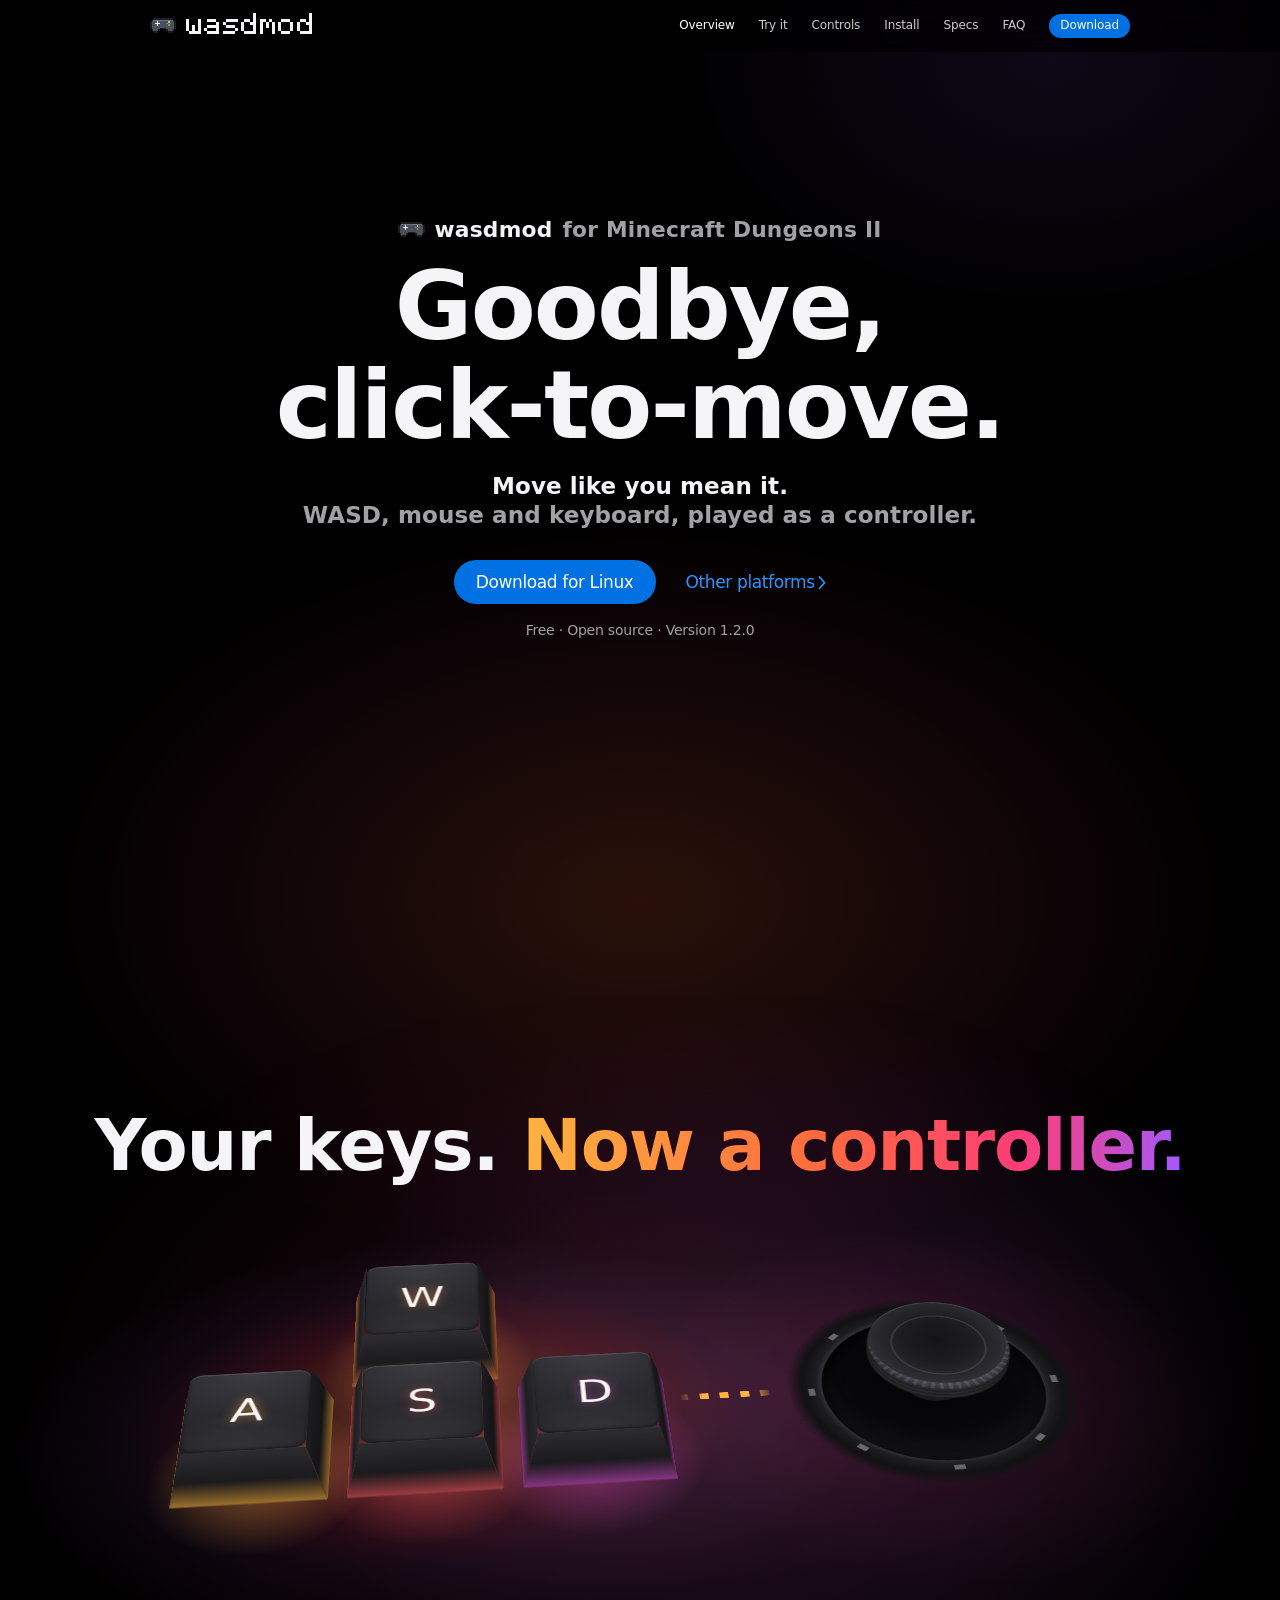
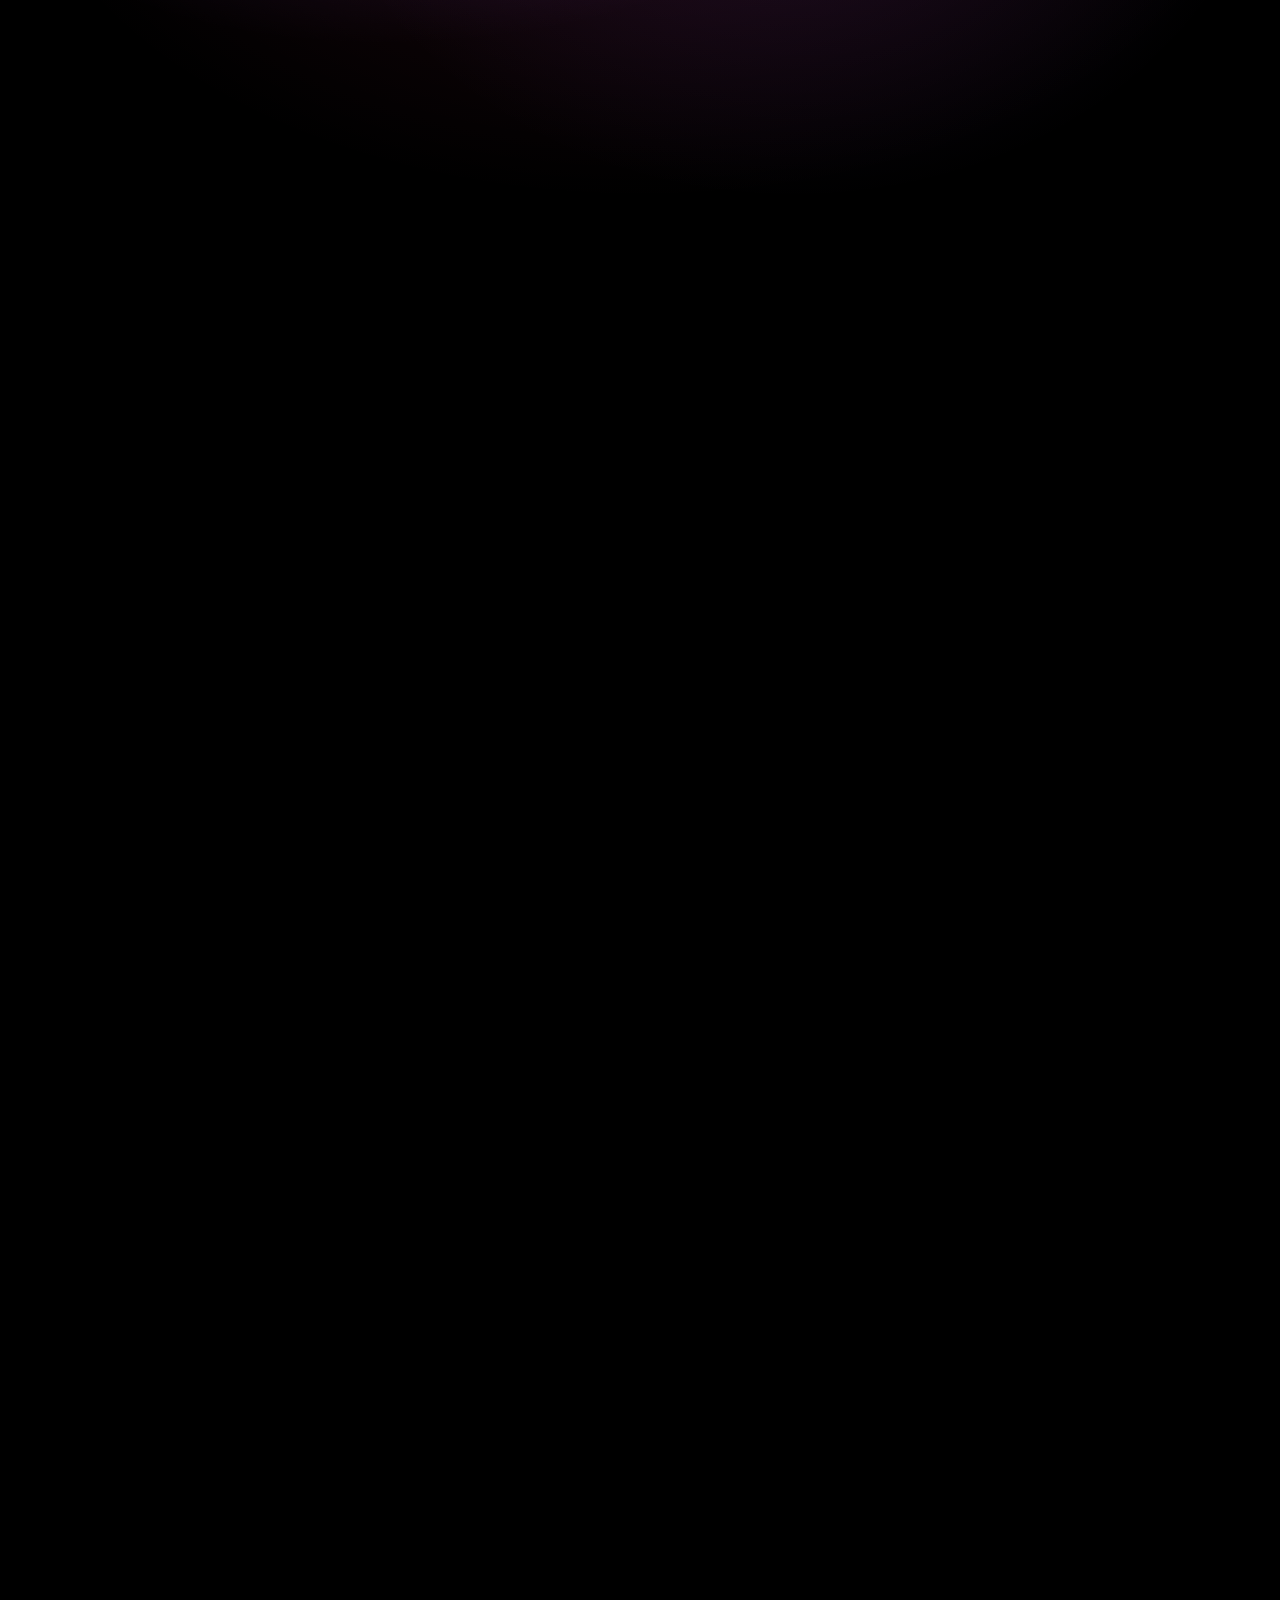
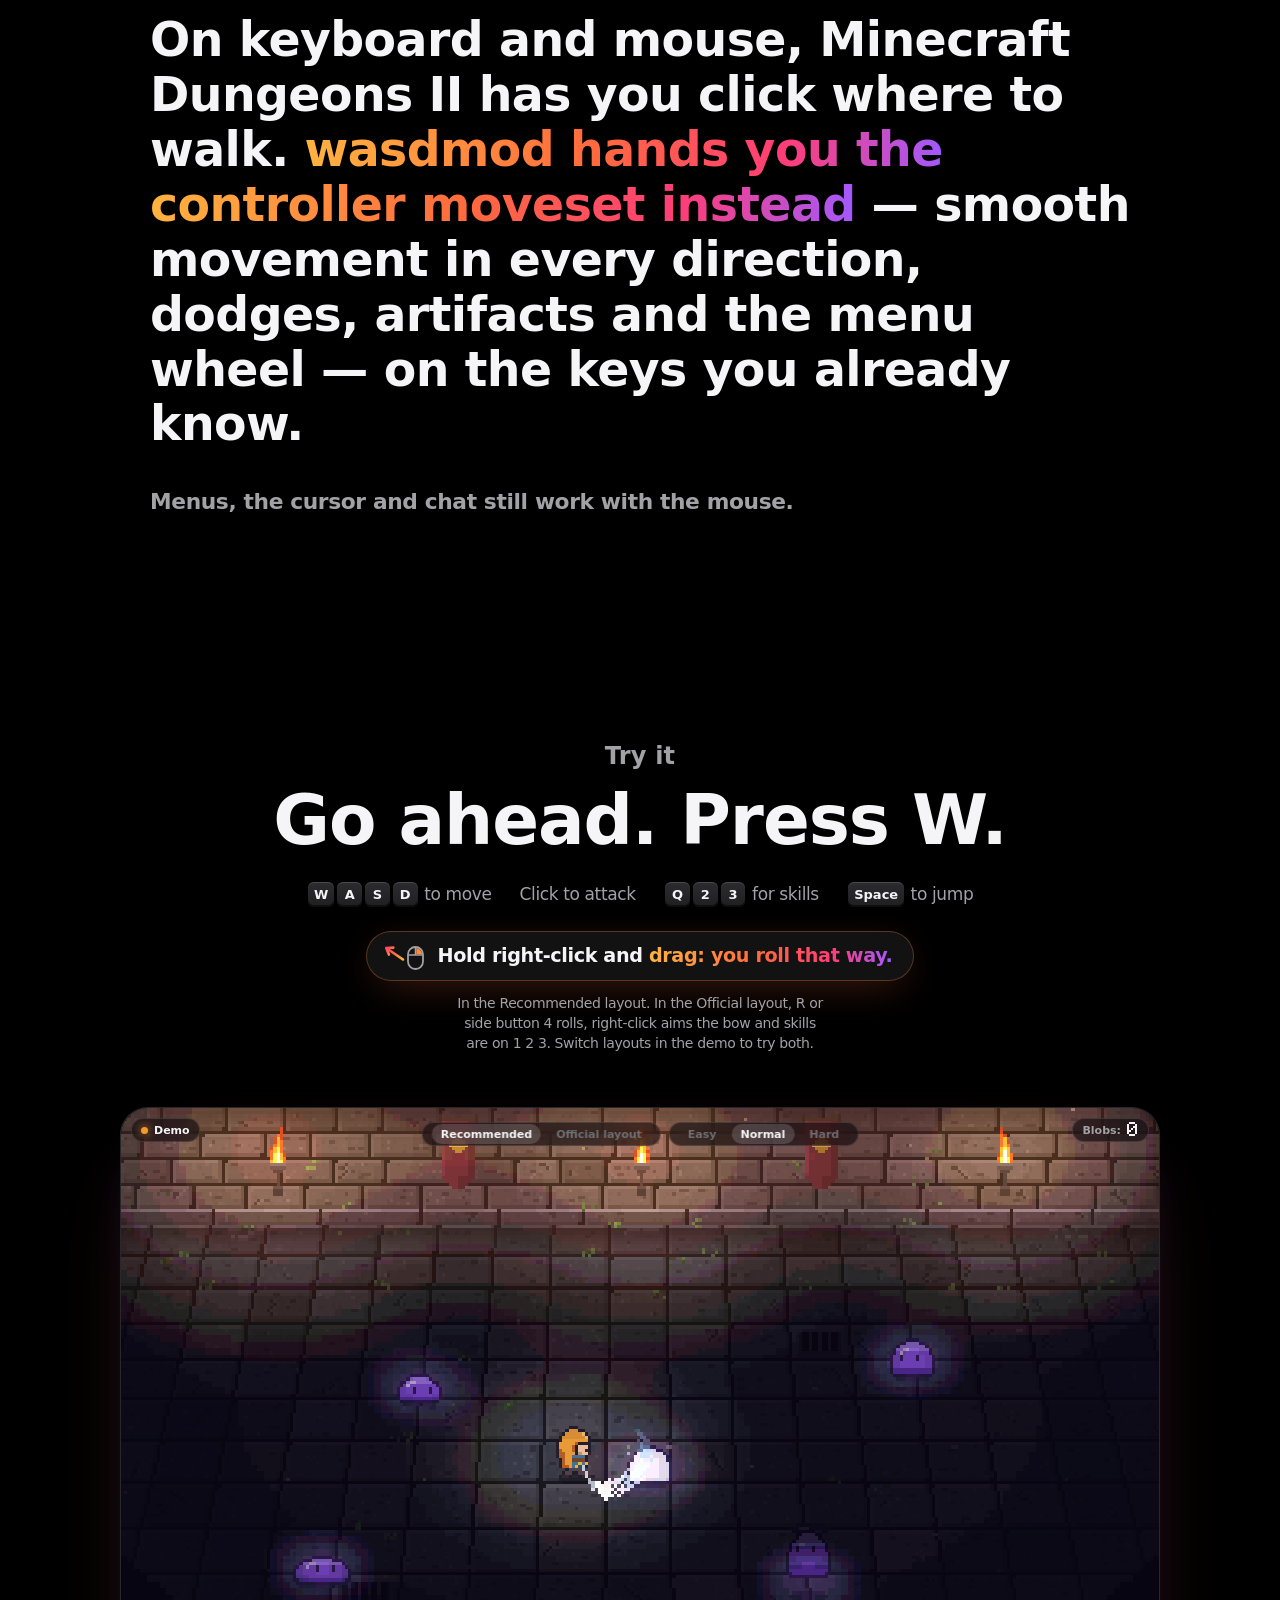
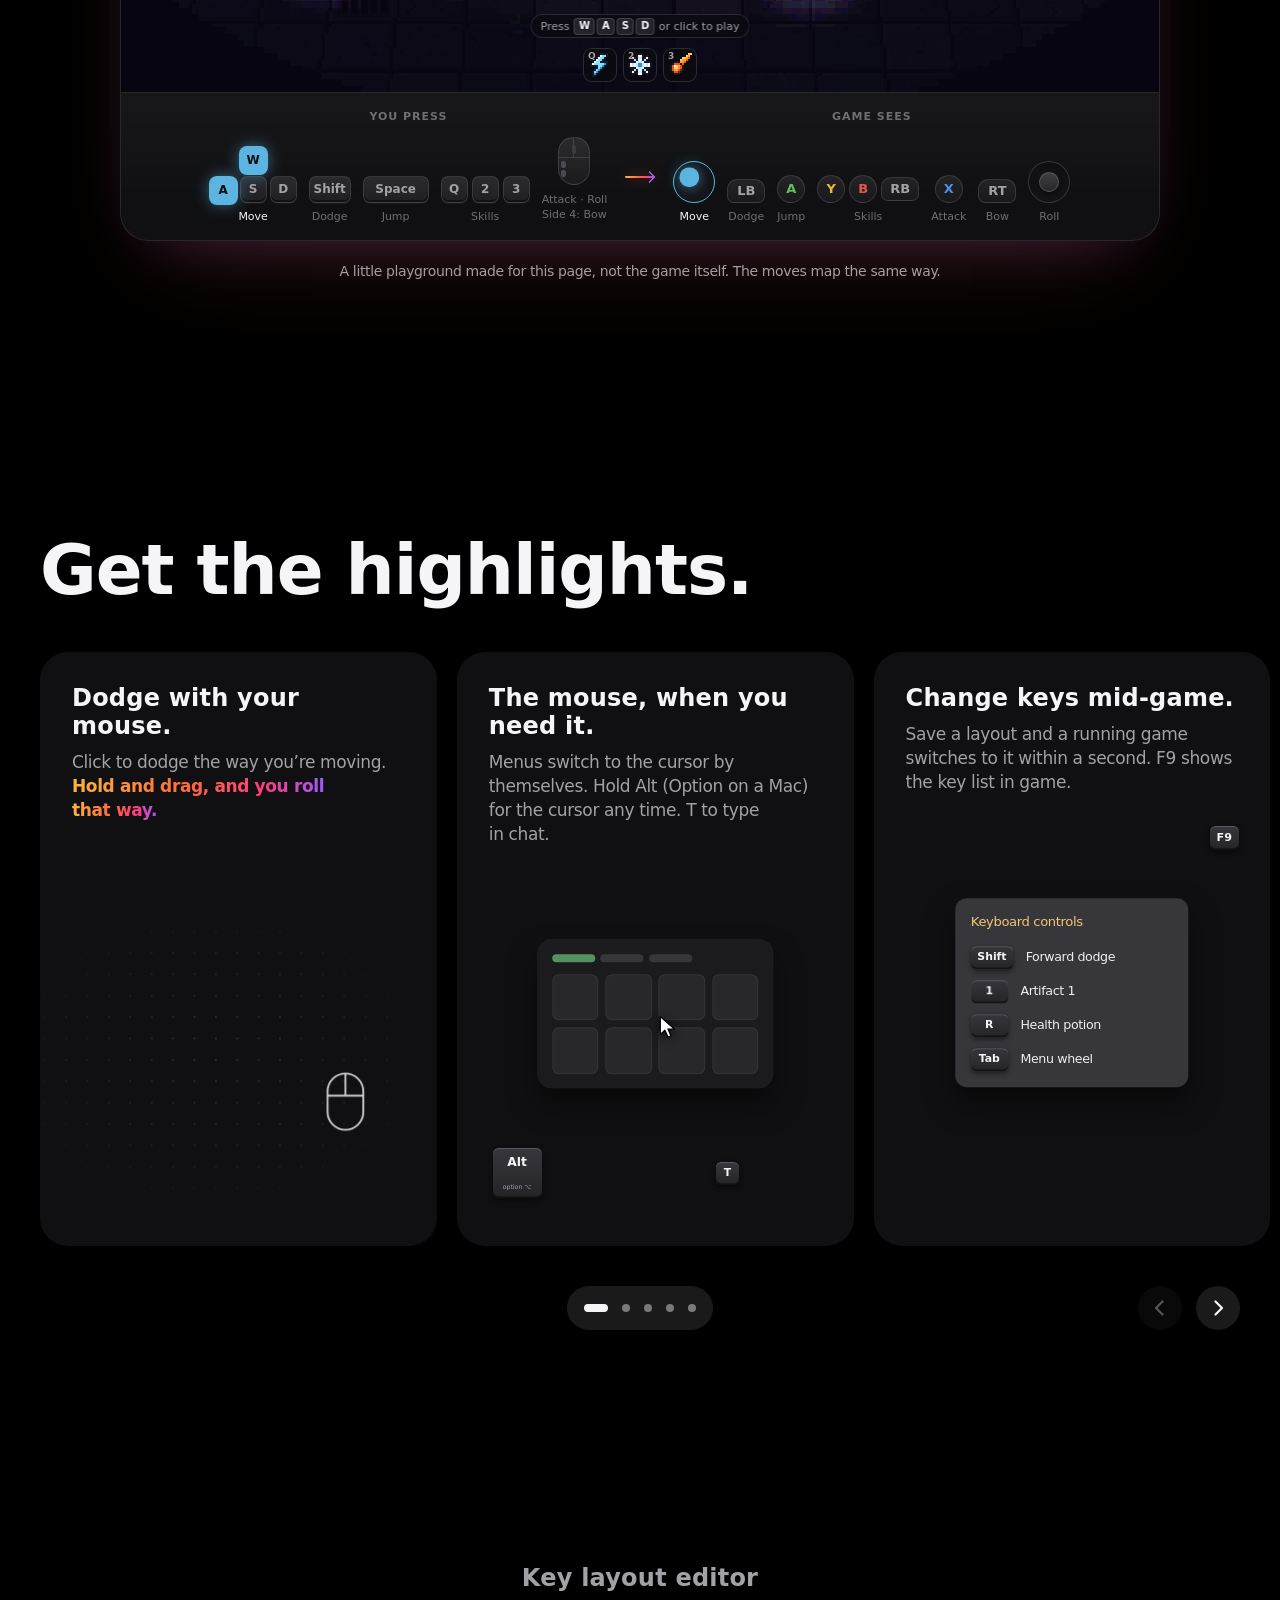
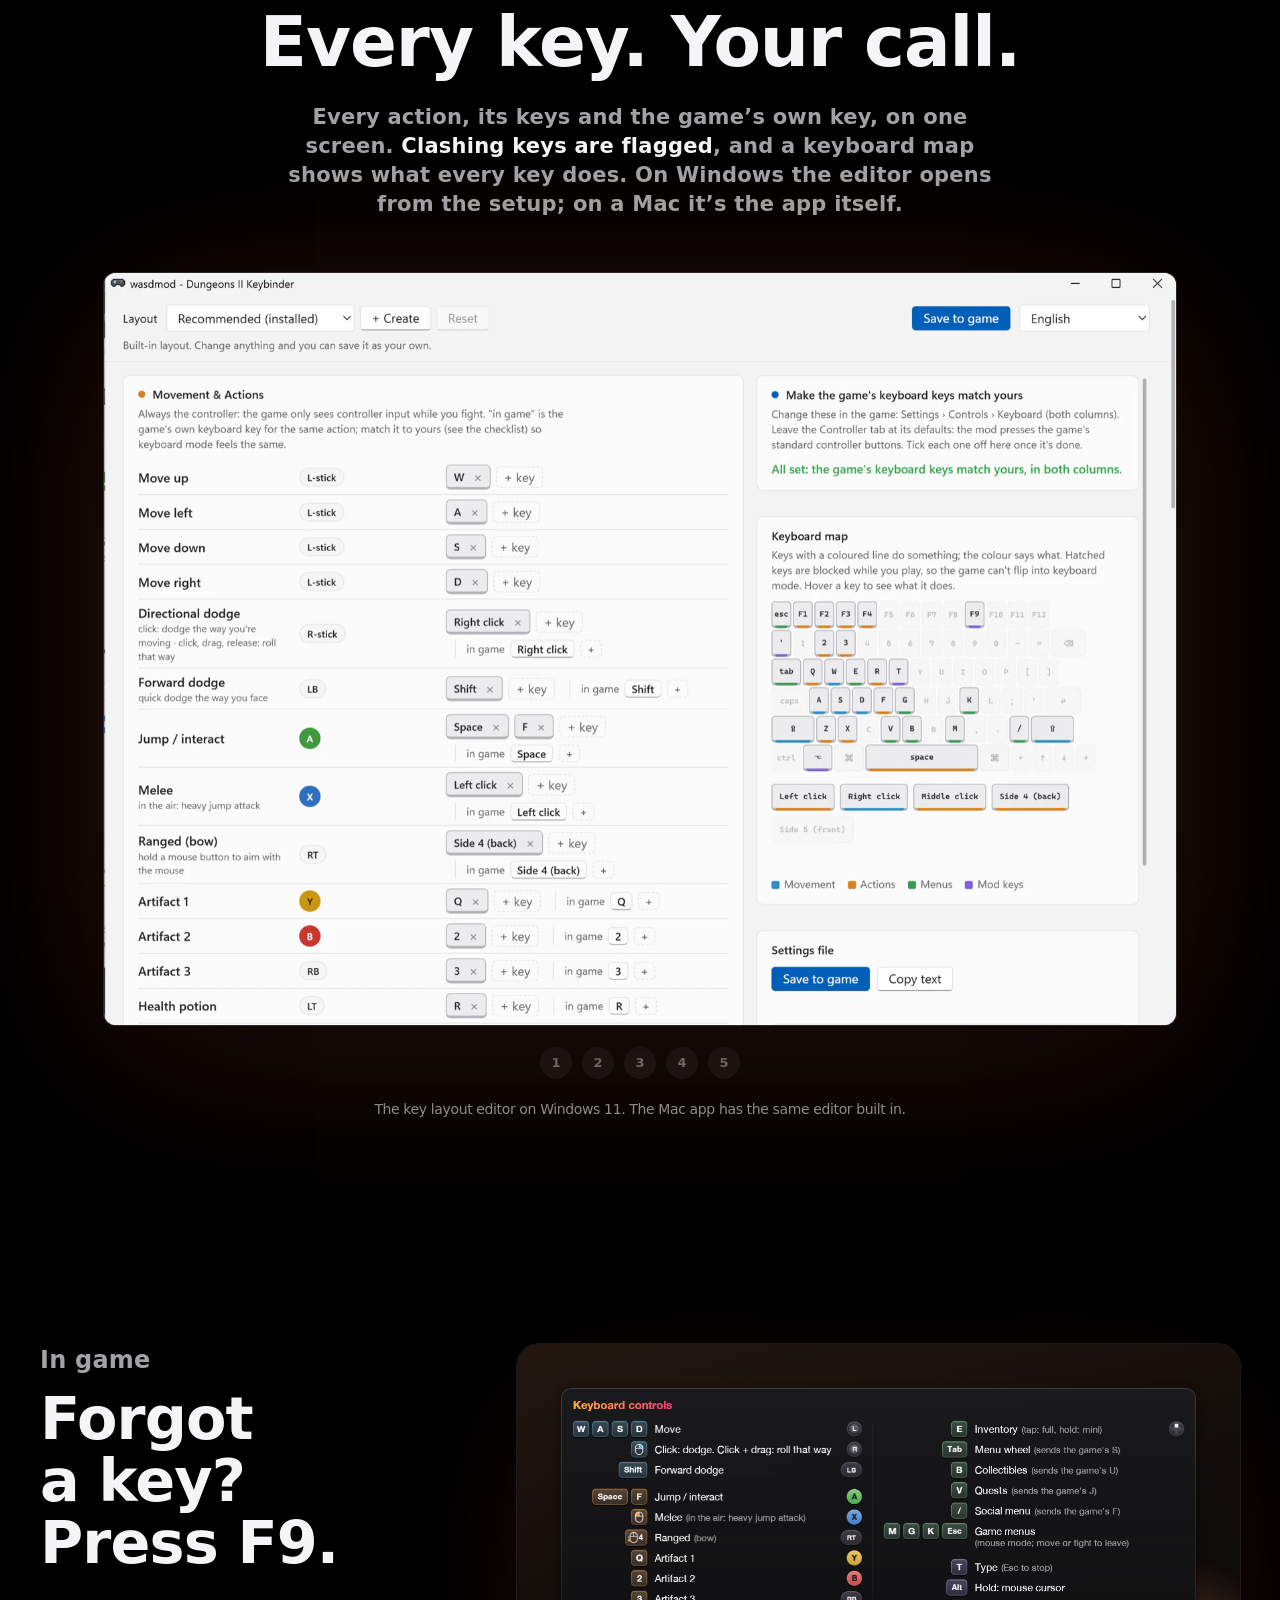
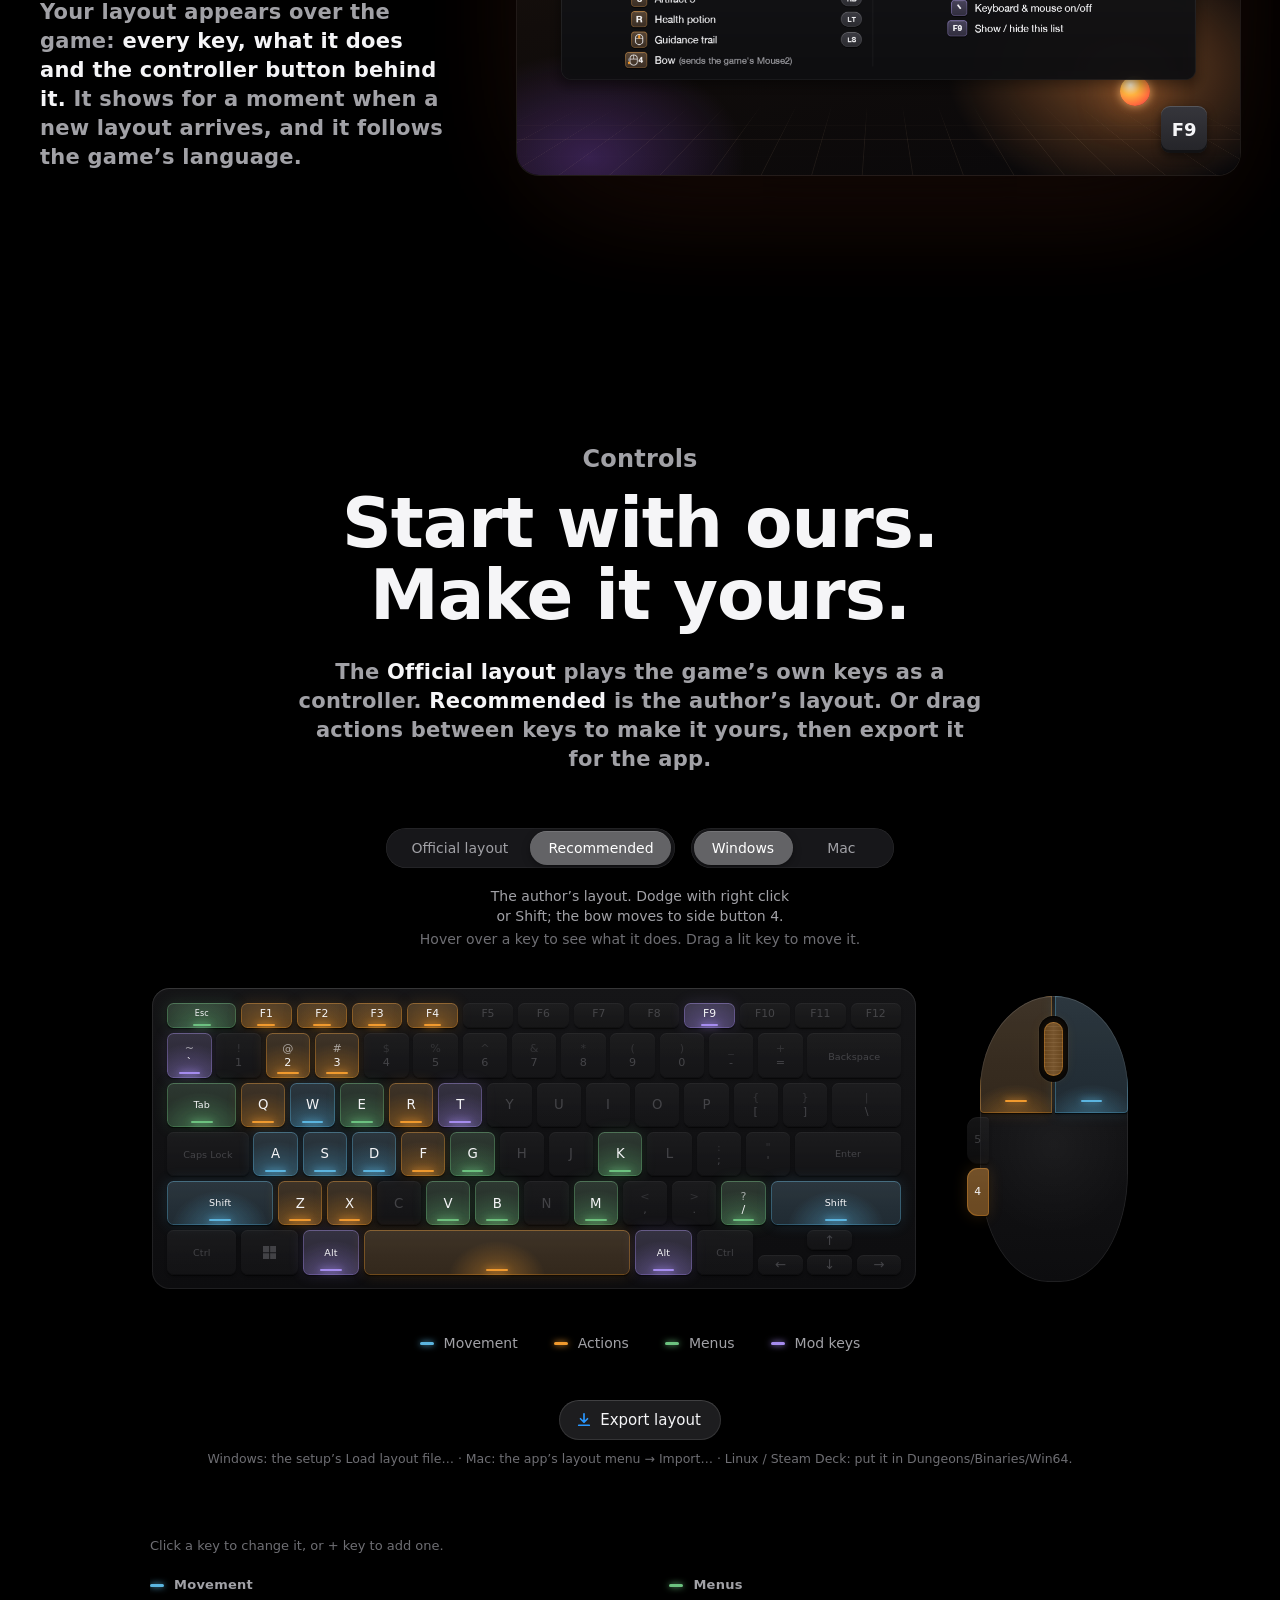
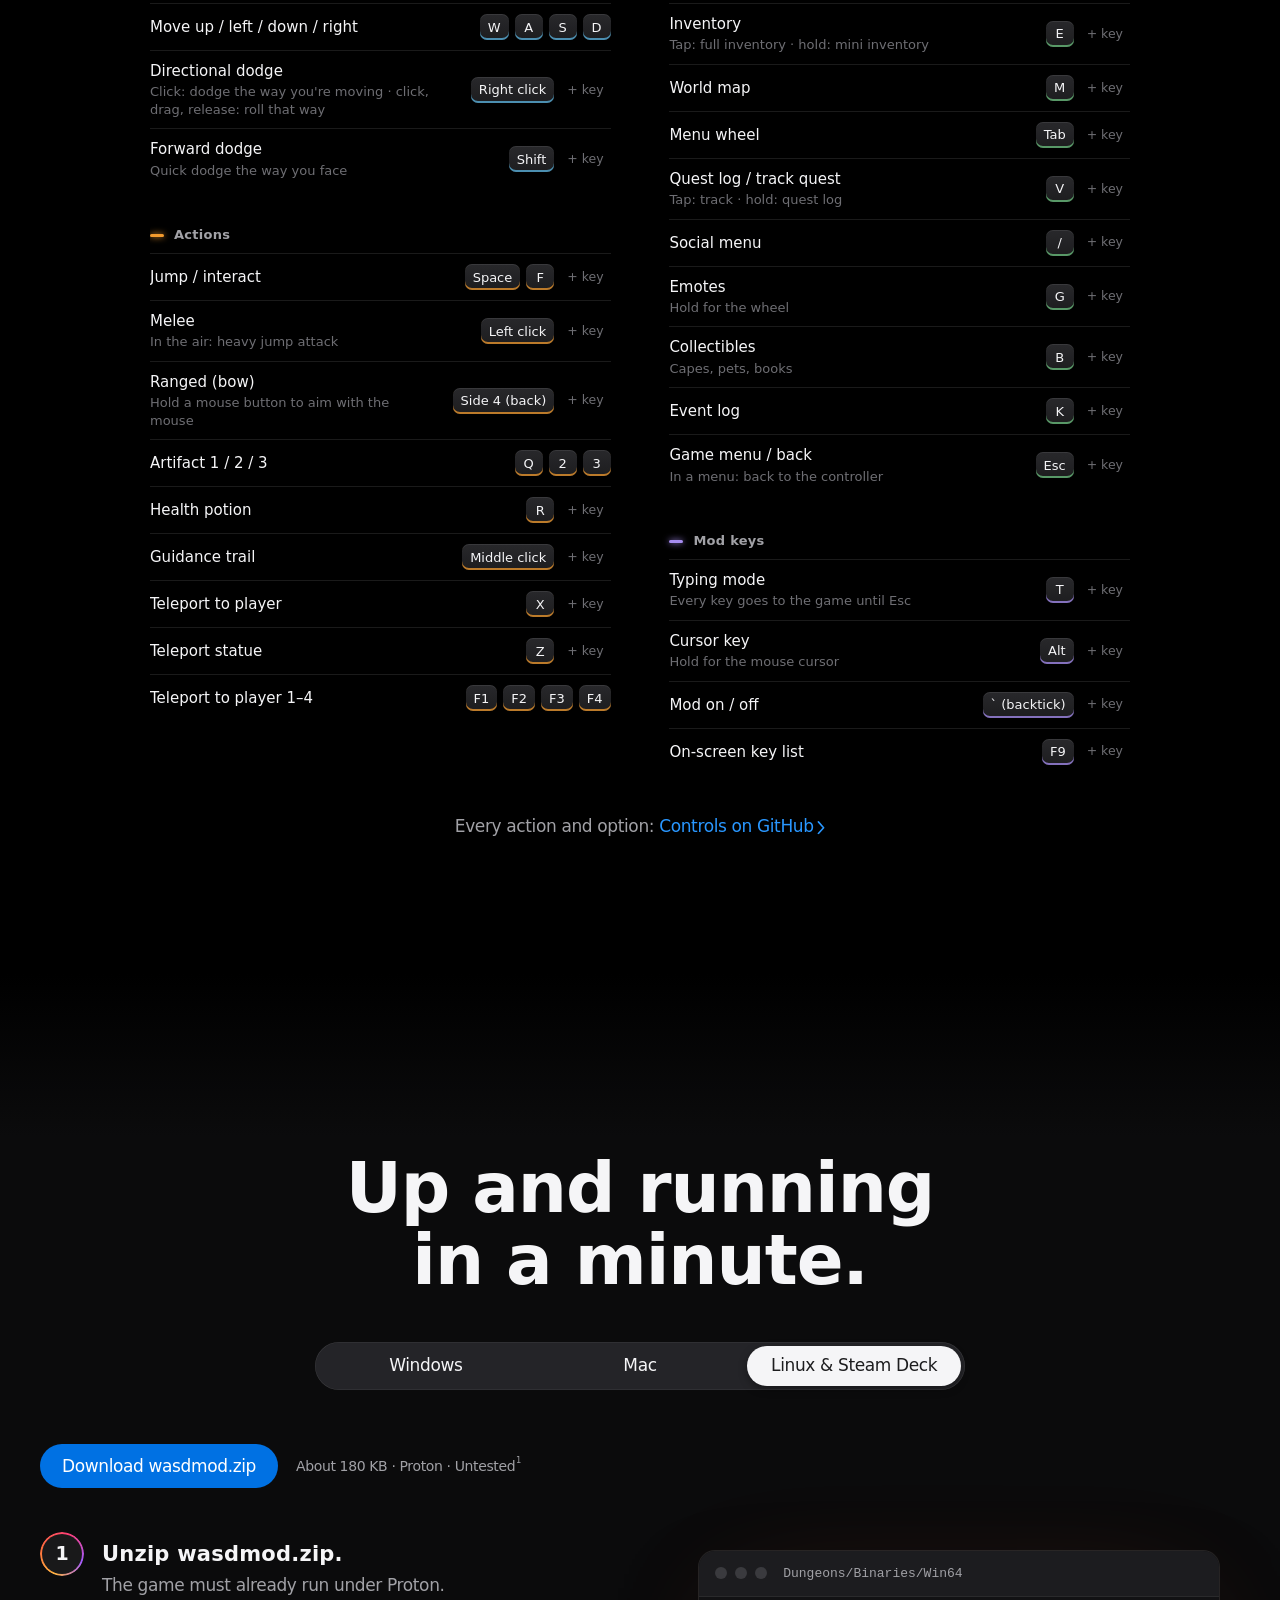
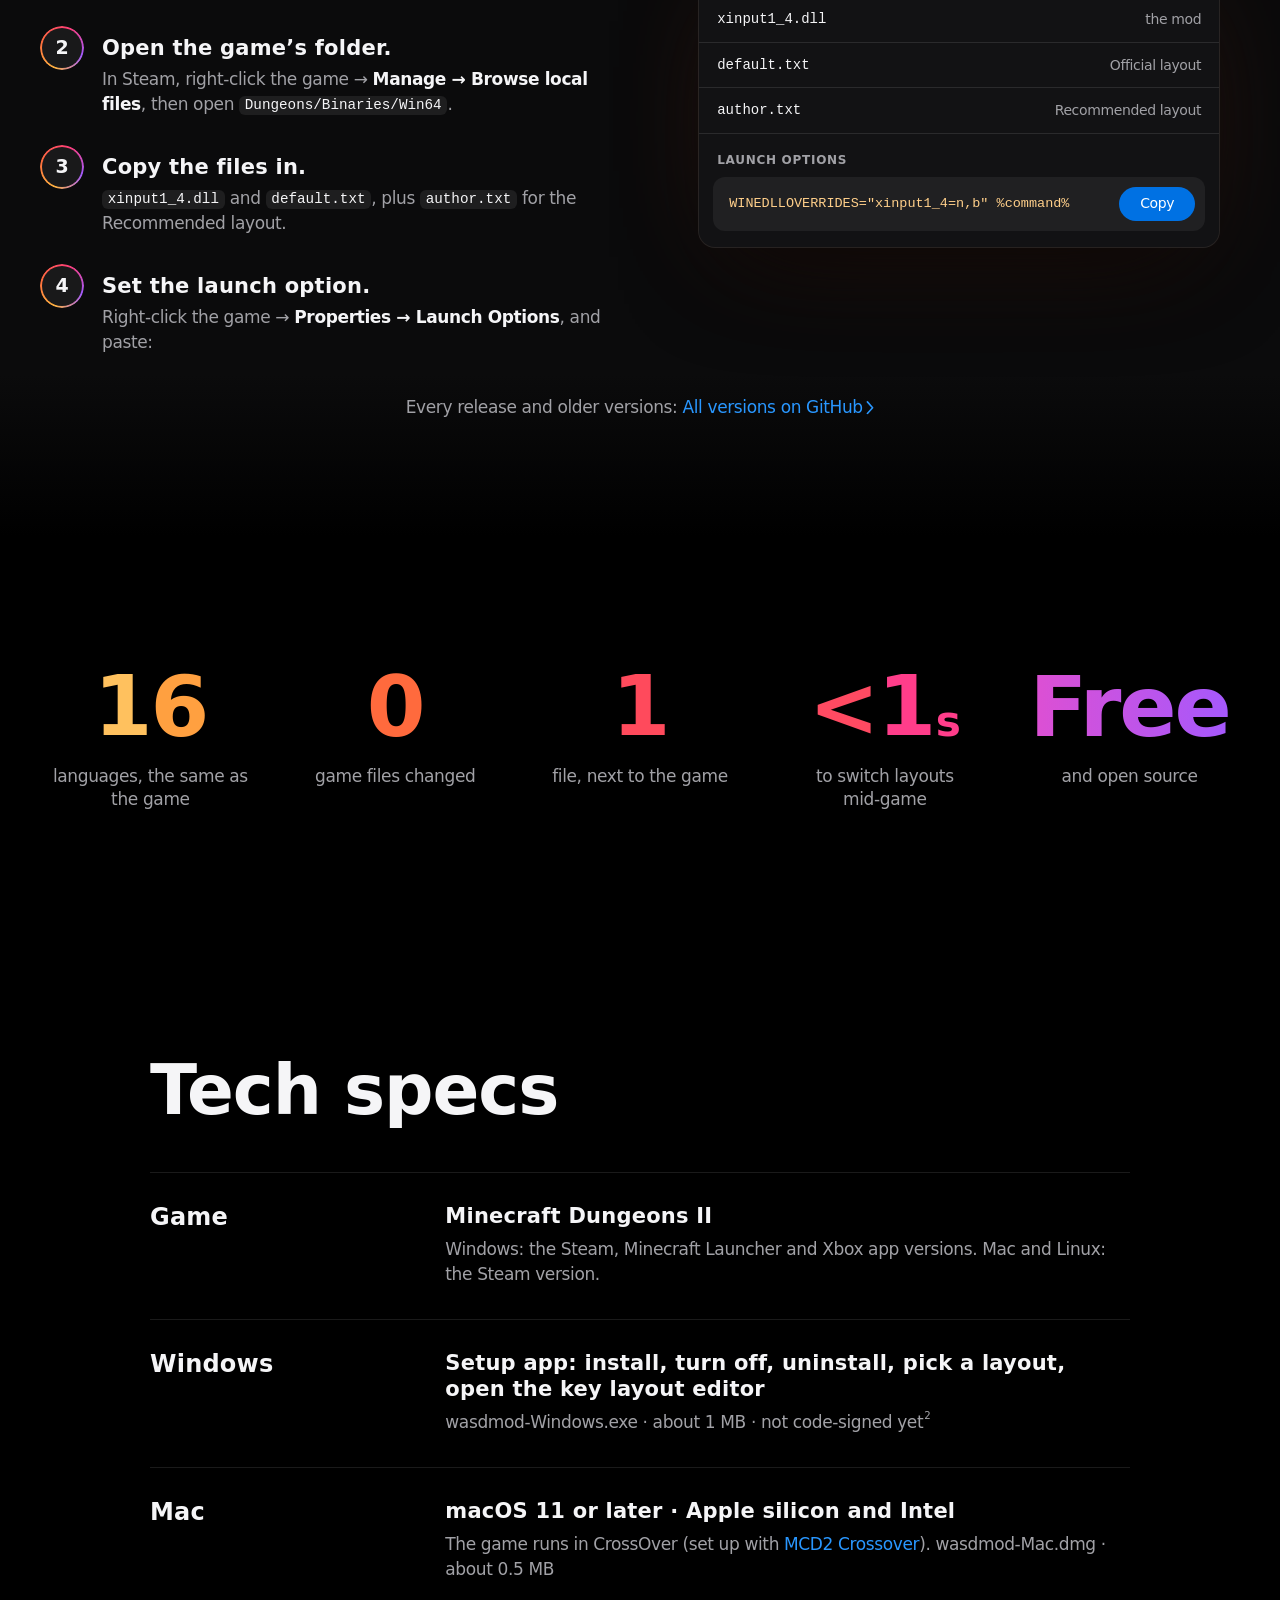
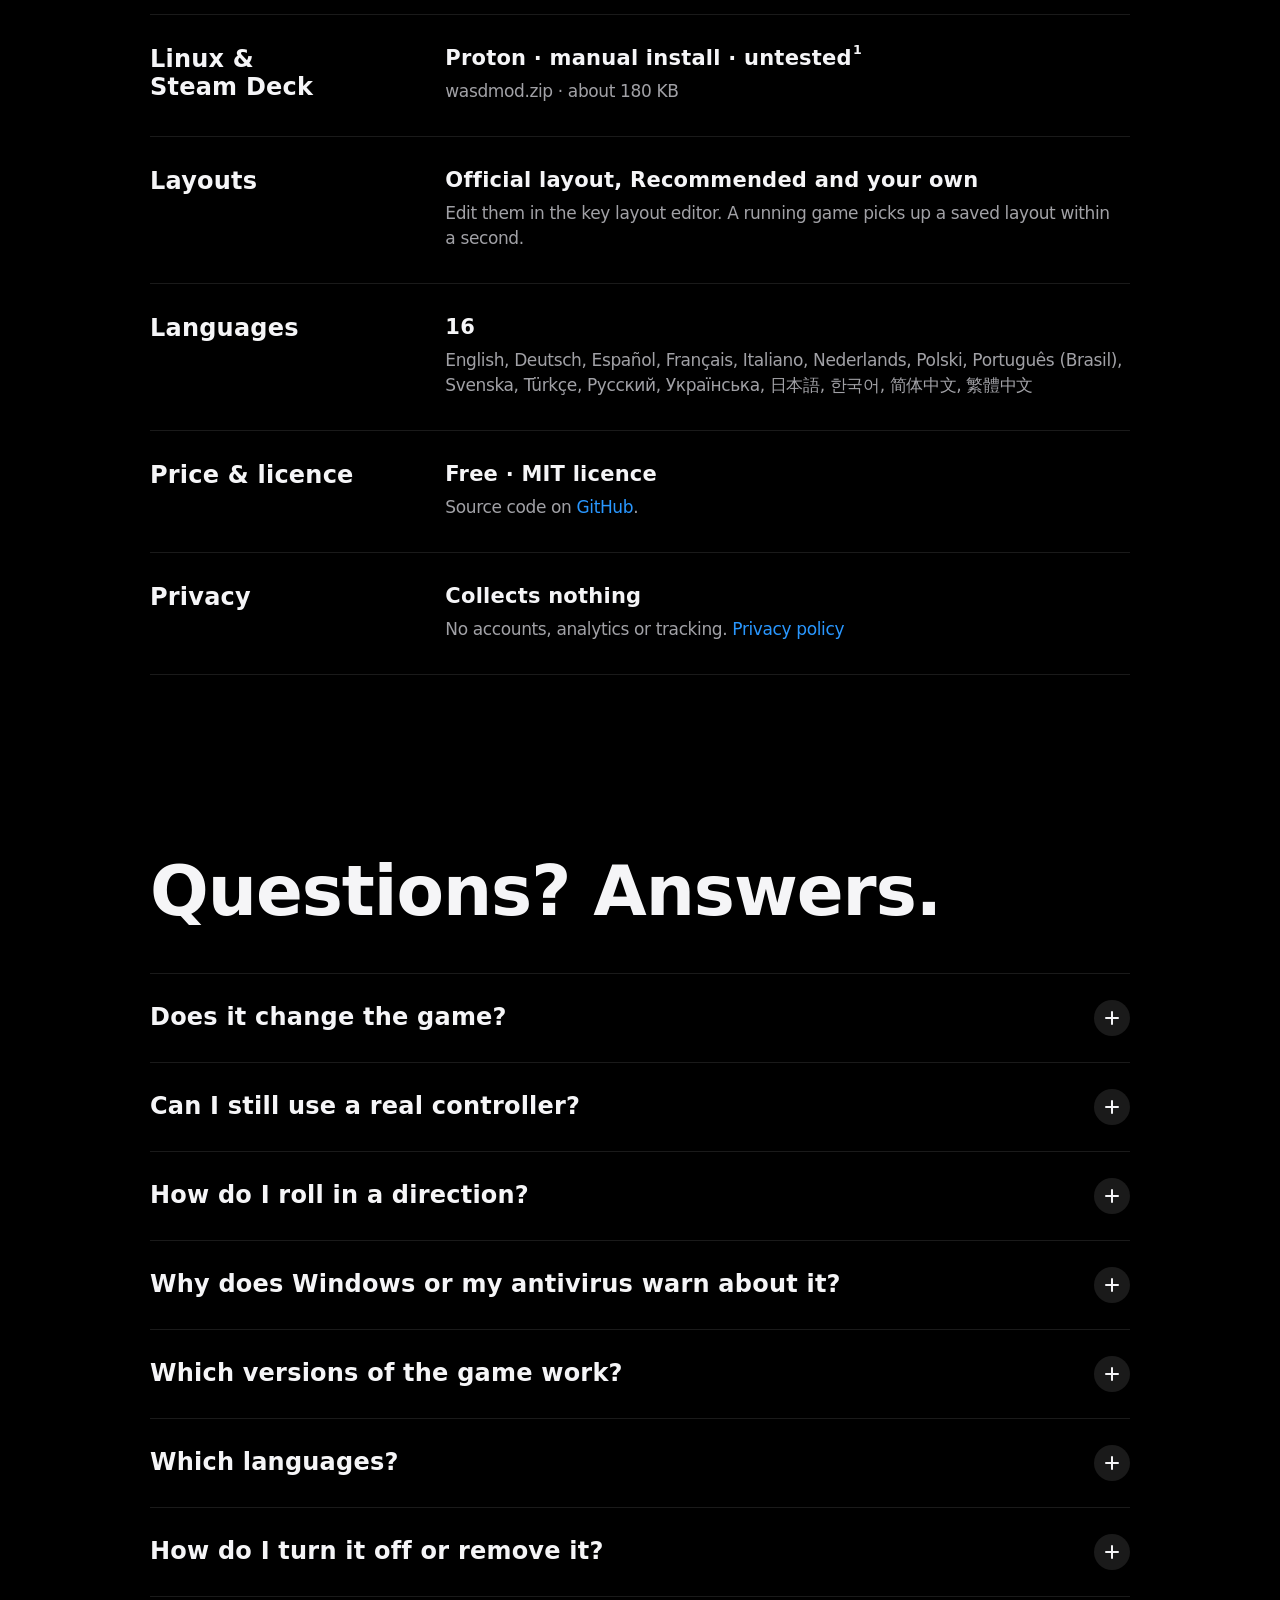
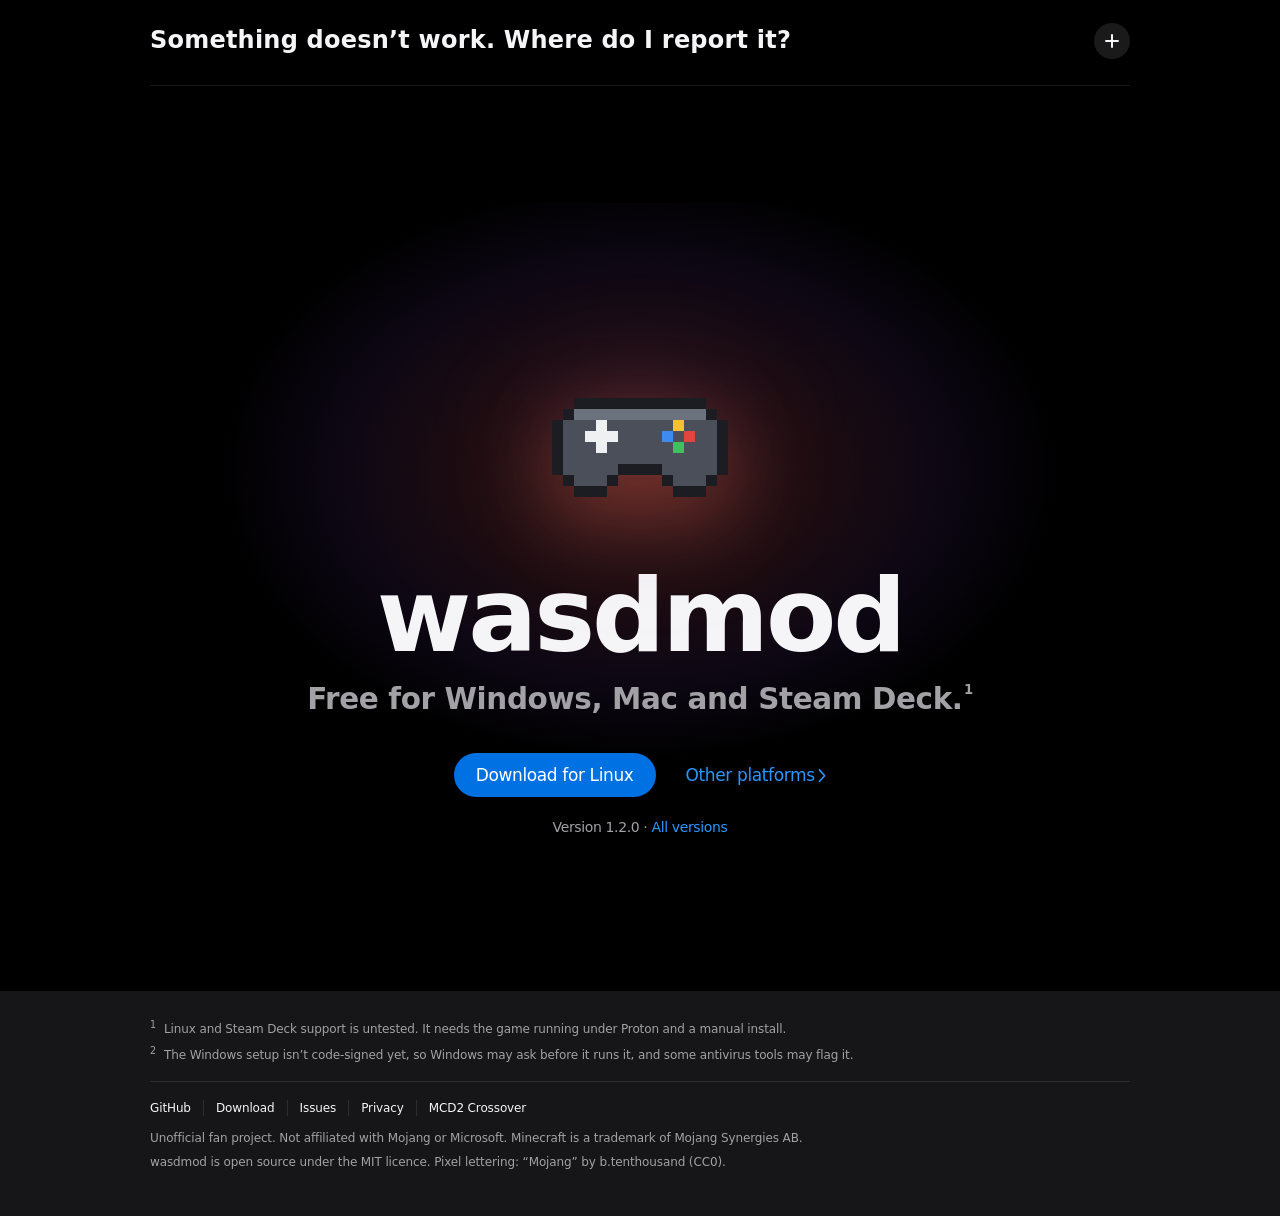
==== index.html @ 36e53a6d "Product page redesign: scroll scenes, playable demo, interactive key map New hero and pinned keys-an" ====
<!doctype html>
<html lang="en" class="no-js">
<head>
<meta charset="utf-8">
<meta name="viewport" content="width=device-width, initial-scale=1, viewport-fit=cover">
<title>WASD controls for Minecraft Dungeons II – wasdmod</title>
<meta name="description" content="Play Minecraft Dungeons II (Dungeons 2) with WASD, mouse and keyboard instead of click-to-move. wasdmod turns your keys into a virtual controller. Free and open source for Windows, Mac (CrossOver) and Linux / Steam Deck.">
<link rel="canonical" href="https://wanzho.github.io/wasd/">
<meta property="og:type" content="website">
<meta property="og:site_name" content="wasdmod">
<meta property="og:title" content="wasdmod – WASD controls for Minecraft Dungeons II">
<meta property="og:description" content="Move like you mean it. Play with WASD, mouse and keyboard, as a controller, instead of click-to-move. Free and open source for Windows, Mac and Steam Deck.">
<meta property="og:url" content="https://wanzho.github.io/wasd/">
<meta property="og:image" content="https://wanzho.github.io/wasd/og.png">
<meta property="og:image:width" content="1200">
<meta property="og:image:height" content="630">
<meta property="og:image:alt" content="Glowing W, A, S and D keycaps and an analog stick beside the words: Goodbye, click-to-move. Move like you mean it: WASD controls for Minecraft Dungeons II.">
<meta name="twitter:card" content="summary_large_image">
<meta name="twitter:title" content="wasdmod – WASD controls for Minecraft Dungeons II">
<meta name="twitter:description" content="Play with WASD, mouse and keyboard, as a controller, instead of click-to-move. Free and open source.">
<meta name="twitter:image" content="https://wanzho.github.io/wasd/og.png">
<link rel="icon" type="image/png" href="favicon.png">
<link rel="apple-touch-icon" href="icon-192.png">
<meta name="theme-color" content="#000000">
<meta name="color-scheme" content="dark">
<link rel="preload" href="pixel.ttf" as="font" type="font/ttf" crossorigin>
<link rel="stylesheet" href="style.css">
<link rel="stylesheet" href="demo.css">
<link rel="stylesheet" href="keymap.css">
<script>
  (function (d) {
    d.classList.remove('no-js'); d.classList.add('js');
    if (!window.matchMedia || !matchMedia('(prefers-reduced-motion: reduce)').matches) d.classList.add('motion');
    // if site.js can't run, show everything without the scroll scenes
    setTimeout(function () { if (!window.__wasdSite) d.classList.remove('motion'); }, 3000);
  })(document.documentElement);
</script>
<script src="site.js" defer></script>
<script src="demo.js" defer></script>
<script src="keybinder-core.js" defer></script>
<script src="keymap.js" defer></script>
<script type="application/ld+json">
{
  "@context": "https://schema.org",
  "@type": "SoftwareApplication",
  "name": "wasdmod",
  "alternateName": "WASD controls for Minecraft Dungeons II",
  "description": "WASD, mouse and keyboard controls for Minecraft Dungeons II, played as a virtual controller instead of click-to-move.",
  "operatingSystem": "Windows, macOS 11 or later (CrossOver), Linux and Steam Deck (Proton)",
  "applicationCategory": "GameApplication",
  "softwareVersion": "1.2.0",
  "inLanguage": ["en", "de", "es", "fr", "it", "nl", "pl", "pt-BR", "sv", "tr", "ru", "uk", "ja", "ko", "zh-Hans", "zh-Hant"],
  "license": "https://opensource.org/licenses/MIT",
  "url": "https://wanzho.github.io/wasd/",
  "image": "https://wanzho.github.io/wasd/og.png",
  "screenshot": "https://wanzho.github.io/wasd/editor-windows.webp",
  "downloadUrl": "https://github.com/Wanzho/mcd2-wasd/releases/latest",
  "codeRepository": "https://github.com/Wanzho/mcd2-wasd",
  "isAccessibleForFree": true,
  "offers": { "@type": "Offer", "price": "0", "priceCurrency": "USD" }
}
</script>
</head>
<body>

<a class="skip" href="#main">Skip to content</a>

<!-- Local nav -->
<nav class="localnav" id="localnav" aria-label="wasdmod">
  <div class="ln-inner">
    <a class="ln-brand" href="#top" aria-label="wasdmod, back to top">
      <img src="icon-192.png" alt="" width="26" height="26">
      <span>wasdmod</span>
    </a>
    <div class="ln-menu" id="ln-menu">
      <ul class="ln-links">
        <li><a href="#overview">Overview</a></li>
        <li><a href="#try">Try it</a></li>
        <li><a href="#controls">Controls</a></li>
        <li><a href="#install">Install</a></li>
        <li><a href="#specs">Specs</a></li>
        <li><a href="#faq">FAQ</a></li>
      </ul>
    </div>
    <button class="ln-toggle" type="button" aria-expanded="false" aria-controls="ln-menu" aria-label="Show sections">
      <svg viewBox="0 0 18 18" width="18" height="18" aria-hidden="true"><path d="M3.5 6.75 9 12.25l5.5-5.5" fill="none" stroke="currentColor" stroke-width="1.6" stroke-linecap="round" stroke-linejoin="round"/></svg>
    </button>
    <a class="ln-cta" data-dl href="https://github.com/Wanzho/mcd2-wasd/releases/latest/download/wasdmod-Windows.exe">Download</a>
  </div>
</nav>

<main id="main">

  <!-- 1 · Hero: the words first, then keys and stick together -->
  <section class="hero" id="overview" aria-labelledby="hero-title" data-section>
    <div class="hero-intro">
      <div class="hero-atmos" aria-hidden="true"></div>
      <div class="hero-copy">
        <p class="hero-eyebrow"><img src="icon-192.png" alt="" width="28" height="28">wasdmod <span>for Minecraft Dungeons&nbsp;II</span></p>
        <h1 id="hero-title">Goodbye, click&#8209;to&#8209;move.</h1>
        <p class="hero-sub"><span class="hero-sub-lead">Move like you mean&nbsp;it.</span><br>WASD, mouse and keyboard, played as a controller.</p>
        <div class="cta-row">
          <a class="btn btn-primary" data-dl href="https://github.com/Wanzho/mcd2-wasd/releases/latest/download/wasdmod-Windows.exe"><span data-dl-label>Download for Windows</span></a>
          <a class="link-chev" href="#install">Other platforms</a>
        </div>
        <p class="hero-fine">Free · Open source · <span data-version>Version 1.2.0</span></p>
      </div>
    </div>

    <div class="show" id="show">
      <div class="show-pin">
      <h2 class="show-title reveal">Your keys. <span class="grad-text">Now a&nbsp;controller.</span></h2>
      <div class="show-stage" aria-hidden="true">
        <div class="rig">
          <div class="rig-float">
            <div class="board">
              <i class="board-glow"></i>
              <i class="board-trail"></i>
              <div class="key" data-key="w" style="--rim:#ff8a3d">
                <i class="key-glow"></i>
                <div class="key-body">
                  <i class="kf kf-w"></i><i class="kf kf-e"></i><i class="kf kf-s"></i>
                  <i class="kf kf-top"><b>W</b><b class="lit">W</b></i>
                </div>
              </div>
              <div class="key" data-key="a" style="--rim:#ffb340">
                <i class="key-glow"></i>
                <div class="key-body">
                  <i class="kf kf-w"></i><i class="kf kf-e"></i><i class="kf kf-s"></i>
                  <i class="kf kf-top"><b>A</b><b class="lit">A</b></i>
                </div>
              </div>
              <div class="key" data-key="s" style="--rim:#ff5a5f">
                <i class="key-glow"></i>
                <div class="key-body">
                  <i class="kf kf-w"></i><i class="kf kf-e"></i><i class="kf kf-s"></i>
                  <i class="kf kf-top"><b>S</b><b class="lit">S</b></i>
                </div>
              </div>
              <div class="key" data-key="d" style="--rim:#d94fd0">
                <i class="key-glow"></i>
                <div class="key-body">
                  <i class="kf kf-w"></i><i class="kf kf-e"></i><i class="kf kf-s"></i>
                  <i class="kf kf-top"><b>D</b><b class="lit">D</b></i>
                </div>
              </div>
              <div class="stick">
                <i class="st-glow"></i>
                <i class="st-halo"></i>
                <i class="st-plate"></i>
                <i class="st-well"></i>
                <i class="st-arc"></i>
                <i class="st-ticks"></i>
                <i class="st-disc" style="--z:.5em;--f:.12"></i>
                <i class="st-disc" style="--z:.85em;--f:.2"></i>
                <i class="st-disc" style="--z:1.2em;--f:.29"></i>
                <i class="st-disc" style="--z:1.55em;--f:.37"></i>
                <i class="st-disc" style="--z:1.9em;--f:.45"></i>
                <i class="st-disc" style="--z:2.25em;--f:.54"></i>
                <i class="st-disc" style="--z:2.6em;--f:.62"></i>
                <i class="st-disc" style="--z:2.95em;--f:.7"></i>
                <i class="st-rim" style="--z:3.35em;--f:.96"></i>
                <i class="st-rim" style="--z:3.65em;--f:.98"></i>
                <i class="st-rim" style="--z:3.95em;--f:1"></i>
                <i class="st-cap"></i>
              </div>
            </div>
          </div>
        </div>
      </div>
      <p class="show-prompt" aria-hidden="true"><b>Your turn.</b> <span class="sp-keys">Press <kbd data-k="w">W</kbd><kbd data-k="a">A</kbd><kbd data-k="s">S</kbd><kbd data-k="d">D</kbd></span><span class="sp-touch">Tap the keys.</span></p>
      </div>
    </div>
  </section>

  <!-- 2 · Statement -->
  <section class="statement" aria-label="What wasdmod does">
    <div class="container">
      <p class="statement-text" data-words>On keyboard and mouse, Minecraft Dungeons&nbsp;II has you click where to walk. <span class="em">wasdmod hands you the controller moveset instead</span> — smooth movement in every direction, dodges, artifacts and the menu wheel — on the keys you already know.</p>
      <p class="statement-foot reveal">Menus, the cursor and chat still work with the mouse.</p>
    </div>
  </section>

  <!-- 3 · Try it -->
  <section class="try" id="try" aria-labelledby="try-title" data-section>
    <div class="container section-head">
      <p class="eyebrow reveal">Try it</p>
      <h2 class="headline reveal" id="try-title">Go ahead. Press&nbsp;W.</h2>
      <p class="try-keys reveal"><span><kbd>W</kbd><kbd>A</kbd><kbd>S</kbd><kbd>D</kbd> to move</span><span>Click to attack</span><span><kbd>Q</kbd><kbd>2</kbd><kbd>3</kbd> for skills</span><span><kbd class="wide">Space</kbd> to jump</span></p>
      <p class="drag-tip reveal"><svg class="drag-glyph" viewBox="0 0 46 30" width="46" height="30" aria-hidden="true"><defs><linearGradient id="dragGrad" x1="1" y1="1" x2="0" y2="0"><stop offset="0" stop-color="#ffb340"/><stop offset=".55" stop-color="#ff6a3d"/><stop offset="1" stop-color="#ff3d77"/></linearGradient></defs><path d="M23 18.5 6.5 7.2" fill="none" stroke="url(#dragGrad)" stroke-width="2.6" stroke-linecap="round"/><path d="M8.9 13.6 6.2 7 13.3 6.6" fill="none" stroke="url(#dragGrad)" stroke-width="2.6" stroke-linecap="round" stroke-linejoin="round"/><rect x="28" y="6" width="15" height="22" rx="7.5" fill="none" stroke="currentColor" stroke-width="1.8"/><path d="M35.5 6.6V14M28.4 14h14.2" fill="none" stroke="currentColor" stroke-width="1.6"/><path d="M36.3 6.9c3.3.6 5.6 3 5.9 6.3h-5.9Z" fill="#ff8a3d"/></svg><span>Hold right&#8209;click and <span class="drag-em">drag: you roll that&nbsp;way.</span></span></p>
      <p class="drag-fine reveal">In the Recommended layout. In the Official layout, R or side button&nbsp;4 rolls, right&#8209;click aims the bow and skills are on 1&nbsp;2&nbsp;3. Switch layouts in the demo to try&nbsp;both.</p>
    </div>
    <div class="demo-wrap">
      <div class="demo-frame">
        <div id="demo"></div>
        <noscript><p class="noscript-note">The playground needs JavaScript.</p></noscript>
      </div>
      <p class="demo-note">A little playground made for this page, not the game itself. The moves map the same way.</p>
    </div>
  </section>

  <!-- 4 · Highlights -->
  <section class="highlights" id="highlights" aria-labelledby="hl-title">
      <div class="hl-head container-wide">
        <h2 class="headline reveal" id="hl-title">Get the highlights.</h2>
      </div>
      <div class="hl-viewport" tabindex="0" role="region" aria-label="Highlights">
        <ul class="hl-track" id="hl-track">

          <li class="hl-card">
            <div class="hl-art art-dodge" aria-hidden="true">
              <div class="ad-stage">
                <i class="ad-floor"></i>
                <svg class="ad-lines" viewBox="0 0 360 260" width="360" height="260"><defs><linearGradient id="adGrad" x1="1" y1="1" x2="0" y2="0"><stop offset="0" stop-color="#ffb340"/><stop offset=".55" stop-color="#ff6a3d"/><stop offset="1" stop-color="#ff3d77"/></linearGradient></defs><path class="ad-aim" d="M125 190 36.5 128" pathLength="100"/><path class="ad-head" d="M35.4 138.9 28.4 122.3 46.4 123.3"/><rect class="ad-was" x="271" y="168.5" width="42" height="63" rx="21"/></svg>
                <i class="ad-g g3"><i class="ad-orb"></i></i><i class="ad-g g2"><i class="ad-orb"></i></i><i class="ad-g g1"><i class="ad-orb"></i></i><i class="ad-g g0"><i class="ad-orb"></i></i>
                <svg class="ad-mouse" viewBox="0 0 48 72" width="42" height="63">
                  <path class="rb" d="M25 3.2 C 36 4, 44 11, 44.6 24 L 44.6 29 L 25 29 Z"/>
                  <rect x="3" y="3" width="42" height="66" rx="21" fill="none" stroke="currentColor" stroke-width="2.2"/>
                  <path d="M24 3.5 V 29 M 3.4 29 H 44.6" fill="none" stroke="currentColor" stroke-width="2.2"/>
                </svg>
                <span class="ad-label l1">Click: dodge</span>
                <span class="ad-label l2">Hold and drag&nbsp;↖</span>
                <span class="ad-label l3">You roll that way&nbsp;↖</span>
              </div>
            </div>
            <div class="hl-copy">
              <h3>Dodge with your mouse.</h3>
              <p>Click to dodge the way you’re moving. <span class="drag-em">Hold and drag, and you roll that&nbsp;way.</span></p>
            </div>
          </li>

          <li class="hl-card">
            <div class="hl-art art-cursor" aria-hidden="true">
              <div class="ac-menu">
                <div class="ac-tabs"><i></i><i></i><i></i></div>
                <div class="ac-grid"><i></i><i></i><i></i><i></i><i></i><i class="hot"></i><i></i><i></i></div>
              </div>
              <svg class="ac-pointer" viewBox="0 0 24 24" width="26" height="26"><path d="M5 2.5 L 5 19.5 L 9.4 15.4 L 12.4 22 L 15.2 20.8 L 12.3 14.3 L 18.4 14.3 Z" fill="#fff" stroke="#000" stroke-width="1.2" stroke-linejoin="round"/></svg>
              <span class="kcap ac-alt"><b>Alt</b><small>option ⌥</small></span>
              <span class="ac-chat"><span class="kcap sm">T</span><span class="ac-bubble">Typing<i>.</i><i>.</i><i>.</i></span></span>
            </div>
            <div class="hl-copy">
              <h3>The mouse, when you need it.</h3>
              <p>Menus switch to the cursor by themselves. Hold Alt (Option on a Mac) for the cursor any time. T to type in&nbsp;chat.</p>
            </div>
          </li>

          <li class="hl-card">
            <div class="hl-art art-swap" aria-hidden="true">
              <div class="as-list">
                <p class="as-title">Keyboard controls</p>
                <p class="as-row"><span class="kcap sm">Shift</span><span>Forward dodge</span></p>
                <p class="as-row hot"><span class="kcap sm flip"><b class="f1">1</b><b class="f2">Q</b></span><span>Artifact 1</span></p>
                <p class="as-row"><span class="kcap sm">R</span><span>Health potion</span></p>
                <p class="as-row"><span class="kcap sm">Tab</span><span>Menu wheel</span></p>
              </div>
              <span class="as-toast"><svg viewBox="0 0 16 16" width="14" height="14"><path d="M3.5 8.5 6.6 11.4 12.6 4.8" fill="none" stroke="currentColor" stroke-width="2" stroke-linecap="round" stroke-linejoin="round"/></svg>Saved to game · live</span>
              <span class="kcap as-f9">F9</span>
            </div>
            <div class="hl-copy">
              <h3>Change keys mid&#8209;game.</h3>
              <p>Save a layout and a running game switches to it within a second. F9 shows the key list in&nbsp;game.</p>
            </div>
          </li>

          <li class="hl-card">
            <div class="hl-art art-sync" aria-hidden="true">
              <div class="sy-table">
                <p class="sy-head"><span></span><span>Yours</span><span>Game</span></p>
                <p class="sy-row r1"><span>Artifact 1</span><span class="kcap sm">Q</span><span class="kcap sm flip"><b class="f1">1</b><b class="f2">Q</b></span></p>
                <p class="sy-row r2"><span>Health potion</span><span class="kcap sm">R</span><span class="kcap sm flip"><b class="f1">E</b><b class="f2">R</b></span></p>
                <p class="sy-row r3"><span>Inventory</span><span class="kcap sm">E</span><span class="kcap sm flip"><b class="f1">I</b><b class="f2">E</b></span></p>
              </div>
              <p class="sy-status"><span class="bad">3 keys differ</span><span class="good"><svg viewBox="0 0 16 16" width="14" height="14"><path d="M3.5 8.5 6.6 11.4 12.6 4.8" fill="none" stroke="currentColor" stroke-width="2" stroke-linecap="round" stroke-linejoin="round"/></svg>All set: the game’s keys match</span></p>
            </div>
            <div class="hl-copy">
              <h3>In sync with the game.</h3>
              <p>The apps read the game’s own keyboard settings and can set them to your keys, so menus and fights use the same&nbsp;keys.</p>
            </div>
          </li>

          <li class="hl-card">
            <div class="hl-art art-file" aria-hidden="true">
              <div class="af-win">
                <p class="af-bar"><svg viewBox="0 0 20 16" width="16" height="13"><path d="M1.5 3.2c0-.9.7-1.7 1.7-1.7h4.2l1.8 2h7.6c.9 0 1.7.8 1.7 1.7v7.6c0 .9-.8 1.7-1.7 1.7H3.2c-1 0-1.7-.8-1.7-1.7Z" fill="currentColor"/></svg>Dungeons › Binaries › Win64</p>
                <ul class="af-list">
                  <li><i class="ico"></i>Dungeons-Win64-Shipping.exe</li>
                  <li class="mod"><i class="ico"></i>xinput1_4.dll<em>wasdmod</em></li>
                  <li class="cfg"><i class="ico"></i>default.txt<em>your keys</em></li>
                </ul>
              </div>
              <div class="af-toggle"><span class="kcap sm">`</span><span class="af-switch"><i></i></span><span class="af-state"><b class="on">On</b><b class="off">Off</b></span></div>
            </div>
            <div class="hl-copy">
              <h3>Nothing in the game changes.</h3>
              <p>One file sits next to the game. Backtick (`) turns it off and on, the app uninstalls it in a click, and real controllers keep&nbsp;working.</p>
            </div>
          </li>

          <li class="hl-card">
            <div class="hl-art art-lang" aria-hidden="true">
              <div class="al-window">
                <ul class="al-list">
                  <li>English</li><li>Deutsch</li><li>Español</li><li>Français</li><li>Italiano</li><li>Nederlands</li><li>Polski</li><li>Português (Brasil)</li><li>Svenska</li><li>Türkçe</li><li>Русский</li><li>Українська</li><li>日本語</li><li>한국어</li><li>简体中文</li><li>繁體中文</li>
                  <li>English</li><li>Deutsch</li><li>Español</li><li>Français</li><li>Italiano</li><li>Nederlands</li><li>Polski</li><li>Português (Brasil)</li><li>Svenska</li><li>Türkçe</li><li>Русский</li><li>Українська</li><li>日本語</li><li>한국어</li><li>简体中文</li><li>繁體中文</li>
                </ul>
              </div>
              <p class="al-count"><b>16</b> languages</p>
            </div>
            <div class="hl-copy">
              <h3>16 languages.</h3>
              <p>The apps, the editor and the in&#8209;game key list speak the same languages as the&nbsp;game.</p>
            </div>
          </li>

        </ul>
      </div>
      <div class="hl-controls container-wide">
        <div class="hl-dots" role="group" aria-label="Go to a highlight"></div>
        <div class="hl-arrows">
          <button class="hl-arrow" type="button" data-dir="-1" aria-controls="hl-track" aria-label="Previous highlights"><svg viewBox="0 0 36 36" width="36" height="36" aria-hidden="true"><path d="M20.5 11.5 14 18l6.5 6.5" fill="none" stroke="currentColor" stroke-width="2.2" stroke-linecap="round" stroke-linejoin="round"/></svg></button>
          <button class="hl-arrow" type="button" data-dir="1" aria-controls="hl-track" aria-label="Next highlights"><svg viewBox="0 0 36 36" width="36" height="36" aria-hidden="true"><path d="M15.5 11.5 22 18l-6.5 6.5" fill="none" stroke="currentColor" stroke-width="2.2" stroke-linecap="round" stroke-linejoin="round"/></svg></button>
        </div>
      </div>
  </section>

  <!-- 5 · Editor -->
  <section class="editor" id="editor" aria-labelledby="editor-title">
    <div class="editor-inner">
      <div class="editor-head container">
        <p class="eyebrow reveal">Key layout editor</p>
        <h2 class="headline reveal" id="editor-title">Every key. Your&nbsp;call.</h2>
        <p class="lede reveal">Every action, its keys and the game’s own key, on one screen. <strong>Clashing keys are flagged</strong>, and a keyboard map shows what every key does. On Windows the editor opens from the setup; on a Mac it’s the app&nbsp;itself.</p>
      </div>
      <figure class="editor-figure">
        <div class="editor-frame">
          <div class="editor-shot">
            <img src="editor-windows.webp" width="1600" height="1122" loading="lazy" alt="The wasdmod key layout editor in its own window on Windows 11: each action with its keys and the game’s own key, a checklist saying the game’s keys match, and a keyboard map" decoding="async">
            <div class="rings" aria-hidden="true"></div>
          </div>
          <ol class="callouts">
            <li data-box="1.4 3.6 35.2 5.4" data-at="below" style="--lx:1.4%;--ly:10.6%"><span class="cn">1</span>Pick the Official layout, Recommended or one of your&nbsp;own.</li>
            <li data-box="30.9 24.3 27.8 28.6" data-at="right" style="--lx:59.6%;--ly:27%"><span class="cn">2</span>Click a key to change it. Add a second with +&nbsp;key.</li>
            <li data-box="61.4 23.6 34.6 5" data-at="left" style="--lx:59.4%;--ly:22.4%"><span class="cn">3</span>Checks that the game’s own keyboard settings match&nbsp;yours.</li>
            <li data-box="60.9 32.3 35.8 52.4" data-at="left" style="--lx:59.4%;--ly:50%"><span class="cn">4</span>A keyboard map shows what every key does, colour by&nbsp;colour.</li>
            <li data-box="75.1 4.1 10.1 3.8" data-at="below-end" style="--lx:85.2%;--ly:10.4%"><span class="cn">5</span>Save to game. A running game switches within a&nbsp;second.</li>
          </ol>
        </div>
        <div class="callout-dots" role="group" aria-label="Show an editor feature"></div>
        <figcaption>The key layout editor on Windows&nbsp;11. The Mac app has the same editor built&nbsp;in.</figcaption>
      </figure>
    </div>
  </section>

  <!-- 6 · F9 key list -->
  <section class="keylist" aria-labelledby="kl-title">
    <div class="kl-grid container-wide">
      <div class="kl-copy">
        <p class="eyebrow reveal">In game</p>
        <h2 class="headline reveal" id="kl-title">Forgot a key? Press&nbsp;F9.</h2>
        <p class="lede reveal">Your layout appears over the game: <strong>every key, what it does and the controller button behind it.</strong> It shows for a moment when a new layout arrives, and it follows the game’s&nbsp;language.</p>
      </div>
      <figure class="kl-figure">
        <div class="kl-scene">
          <div class="kl-shot">
            <img src="keylist.webp" width="1240" height="603" alt="The on-screen key list in game: each key, the action it does and the controller button it presses, such as Shift for Forward dodge (LB) and Tab for the menu wheel" loading="lazy" decoding="async">
          </div>
          <button class="kl-f9" type="button" aria-pressed="true" aria-label="Key list (F9)"><span class="kcap" aria-hidden="true"><b>F9</b></span></button>
        </div>
      </figure>
    </div>
  </section>

  <!-- 7 · Controls -->
  <section class="controls" id="controls" aria-labelledby="controls-title" data-section>
    <div class="container section-head">
      <p class="eyebrow reveal">Controls</p>
      <h2 class="headline reveal" id="controls-title">Start with ours. Make it&nbsp;yours.</h2>
      <p class="lede reveal">The <strong>Official layout</strong> plays the game’s own keys as a controller. <strong>Recommended</strong> is the author’s layout. Or drag actions between keys to make it yours, then export it for the&nbsp;app.</p>
    </div>
    <div class="keymap-wrap">
      <div id="keymap"></div>
      <noscript><p class="noscript-note">The interactive key map needs JavaScript. Every control is listed on <a href="https://github.com/Wanzho/mcd2-wasd#controls">GitHub</a>.</p></noscript>
    </div>
    <p class="section-fine container">Every action and option: <a class="link-chev" href="https://github.com/Wanzho/mcd2-wasd#controls">Controls on GitHub</a></p>
  </section>

  <!-- 8 · Install -->
  <section class="install" id="install" aria-labelledby="install-title" data-section>
    <div class="container section-head">
      <p class="eyebrow reveal">Install</p>
      <h2 class="headline reveal" id="install-title">Up and running in a&nbsp;minute.</h2>
    </div>

    <div class="seg-wrap reveal">
      <div class="seg" role="tablist" aria-label="Choose your system">
        <span class="seg-thumb" aria-hidden="true"></span>
        <button class="seg-btn" role="tab" type="button" id="tab-win" aria-controls="panel-win" aria-selected="true" data-os="win">Windows</button>
        <button class="seg-btn" role="tab" type="button" id="tab-mac" aria-controls="panel-mac" aria-selected="false" tabindex="-1" data-os="mac">Mac</button>
        <button class="seg-btn" role="tab" type="button" id="tab-linux" aria-controls="panel-linux" aria-selected="false" tabindex="-1" data-os="linux"><span class="long">Linux &amp; Steam Deck</span><span class="short">Linux · Deck</span></button>
      </div>
    </div>

    <div class="panels container-wide">

      <div class="panel" role="tabpanel" id="panel-win" aria-labelledby="tab-win" tabindex="0">
        <div class="panel-copy">
          <div class="panel-dl">
            <a class="btn btn-primary" href="https://github.com/Wanzho/mcd2-wasd/releases/latest/download/wasdmod-Windows.exe">Download wasdmod&#8209;Windows.exe</a>
            <span class="dl-meta">About 1&nbsp;MB · Steam, Minecraft Launcher and Xbox&nbsp;app</span>
          </div>
          <ol class="steps">
            <li><span class="n">1</span><div><h3>Close the game, run the setup.</h3><p>Open <strong>wasdmod&#8209;Windows.exe</strong>.</p></div></li>
            <li><span class="n">2</span><div><h3>If Windows warns you.</h3><p>“Windows protected your PC”: click <strong>More info → Run anyway</strong>. The setup isn’t code&#8209;signed yet.<sup><a href="#fn2" aria-label="Footnote 2">2</a></sup></p></div></li>
            <li><span class="n">3</span><div><h3>Click Install.</h3><p>It finds the game in Steam or XboxGames by itself. If it doesn’t, click <strong>Browse…</strong> and pick <code>Dungeons&#8209;Win64&#8209;Shipping.exe</code>.</p></div></li>
            <li><span class="n">4</span><div><h3>Pick a layout. Play.</h3><p>Choose the <strong>Official layout</strong> or <strong>Recommended</strong> under Key layout, then start the game.</p></div></li>
          </ol>
        </div>
        <figure class="panel-shot shot-win">
          <img src="setup-windows.webp" width="889" height="1000" alt="The wasdmod setup on Windows 11: installed and up to date, the game folder, Turn off and Uninstall, the key layout choice and Record logs" loading="lazy" decoding="async">
        </figure>
      </div>

      <div class="panel" role="tabpanel" id="panel-mac" aria-labelledby="tab-mac" tabindex="0" hidden>
        <div class="panel-copy">
          <div class="panel-dl">
            <a class="btn btn-primary" href="https://github.com/Wanzho/mcd2-wasd/releases/latest/download/wasdmod-Mac.dmg">Download wasdmod&#8209;Mac.dmg</a>
            <span class="dl-meta">About 0.5&nbsp;MB · macOS&nbsp;11 or later · Apple silicon and Intel</span>
          </div>
          <ol class="steps">
            <li><span class="n">1</span><div><h3>Get the game running in CrossOver.</h3><p><a href="https://wanzho.github.io/mcd2-crossover/">MCD2 Crossover</a> sets that up, including Steam start&#8209;up and Microsoft sign&#8209;in.</p></div></li>
            <li><span class="n">2</span><div><h3>Drag wasdmod into Applications.</h3><p>Open <strong>wasdmod&#8209;Mac.dmg</strong> and drag the app across.</p></div></li>
            <li><span class="n">3</span><div><h3>Open it.</h3><p>If macOS blocks it: <strong>System Settings → Privacy &amp; Security → Open Anyway</strong>.</p></div></li>
            <li><span class="n">4</span><div><h3>Quit the game. Click Install.</h3><p>Then start the game. Install also sets up CrossOver for wasdmod, for Dungeons&nbsp;II only.</p></div></li>
          </ol>
        </div>
        <figure class="panel-shot shot-mac">
          <img src="mac-app.webp" width="1200" height="891" alt="The wasdmod app on a Mac: install at the top, the key layout editor below" loading="lazy" decoding="async">
        </figure>
      </div>

      <div class="panel" role="tabpanel" id="panel-linux" aria-labelledby="tab-linux" tabindex="0" hidden>
        <div class="panel-copy">
          <div class="panel-dl">
            <a class="btn btn-primary" href="https://github.com/Wanzho/mcd2-wasd/releases/latest/download/wasdmod.zip">Download wasdmod.zip</a>
            <span class="dl-meta">About 180&nbsp;KB · Proton · Untested<sup><a href="#fn1" aria-label="Footnote 1">1</a></sup></span>
          </div>
          <ol class="steps">
            <li><span class="n">1</span><div><h3>Unzip wasdmod.zip.</h3><p>The game must already run under Proton.</p></div></li>
            <li><span class="n">2</span><div><h3>Open the game’s folder.</h3><p>In Steam, right&#8209;click the game → <strong>Manage → Browse local files</strong>, then open <code>Dungeons/Binaries/Win64</code>.</p></div></li>
            <li><span class="n">3</span><div><h3>Copy the files in.</h3><p><code>xinput1_4.dll</code> and <code>default.txt</code>, plus <code>author.txt</code> for the Recommended layout.</p></div></li>
            <li><span class="n">4</span><div><h3>Set the launch option.</h3><p>Right&#8209;click the game → <strong>Properties → Launch Options</strong>, and paste:</p></div></li>
          </ol>
        </div>
        <div class="panel-shot shot-linux">
          <div class="term">
            <p class="term-bar"><i></i><i></i><i></i><span>Dungeons/Binaries/Win64</span></p>
            <ul class="term-files">
              <li><span class="f">xinput1_4.dll</span><span class="d">the mod</span></li>
              <li><span class="f">default.txt</span><span class="d">Official layout</span></li>
              <li><span class="f">author.txt</span><span class="d">Recommended layout</span></li>
            </ul>
            <p class="term-label" id="launch-label">Launch Options</p>
            <div class="codebox">
              <code id="launch-opt">WINEDLLOVERRIDES="xinput1_4=n,b" %command%</code>
              <button class="copy-btn" type="button" data-copy="#launch-opt" aria-describedby="launch-label"><span class="c-idle">Copy</span><span class="c-done" aria-hidden="true">Copied</span></button>
            </div>
          </div>
        </div>
      </div>

    </div>
    <p class="section-fine container">Every release and older versions: <a class="link-chev" href="https://github.com/Wanzho/mcd2-wasd/releases">All versions on GitHub</a></p>
  </section>

  <!-- 9 · Numbers -->
  <section class="numbers" aria-label="wasdmod in numbers">
    <ul class="num-grid container-wide">
      <li class="num"><b class="num-big" data-roll="16">16</b><span>languages, the same as the game</span></li>
      <li class="num"><b class="num-big" data-roll="0">0</b><span>game files changed</span></li>
      <li class="num"><b class="num-big" data-roll="1">1</b><span>file, next to the game</span></li>
      <li class="num"><b class="num-big" data-roll="&lt;1" data-sr="Under 1 second">&lt;1<small>s</small></b><span>to switch layouts mid&#8209;game</span></li>
      <li class="num"><b class="num-big num-free">Free</b><span>and open source</span></li>
    </ul>
  </section>

  <!-- 10 · Specs -->
  <section class="specs" id="specs" aria-labelledby="specs-title" data-section>
    <div class="container">
      <h2 class="headline reveal" id="specs-title">Tech specs</h2>
      <dl class="spec-table">
        <div class="spec-row reveal">
          <dt>Game</dt>
          <dd><p>Minecraft Dungeons&nbsp;II</p><p class="sub">Windows: the Steam, Minecraft Launcher and Xbox app versions. Mac and Linux: the Steam&nbsp;version.</p></dd>
        </div>
        <div class="spec-row reveal">
          <dt>Windows</dt>
          <dd><p>Setup app: install, turn off, uninstall, pick a layout, open the key layout&nbsp;editor</p><p class="sub">wasdmod&#8209;Windows.exe · about 1&nbsp;MB · not code&#8209;signed yet<sup><a href="#fn2" aria-label="Footnote 2">2</a></sup></p></dd>
        </div>
        <div class="spec-row reveal">
          <dt>Mac</dt>
          <dd><p>macOS&nbsp;11 or later · Apple silicon and Intel</p><p class="sub">The game runs in CrossOver (set up with <a href="https://wanzho.github.io/mcd2-crossover/">MCD2 Crossover</a>). wasdmod&#8209;Mac.dmg · about 0.5&nbsp;MB</p></dd>
        </div>
        <div class="spec-row reveal">
          <dt>Linux &amp; Steam&nbsp;Deck</dt>
          <dd><p>Proton · manual install · untested<sup><a href="#fn1" aria-label="Footnote 1">1</a></sup></p><p class="sub">wasdmod.zip · about 180&nbsp;KB</p></dd>
        </div>
        <div class="spec-row reveal">
          <dt>Layouts</dt>
          <dd><p>Official layout, Recommended and your own</p><p class="sub">Edit them in the key layout editor. A running game picks up a saved layout within a&nbsp;second.</p></dd>
        </div>
        <div class="spec-row reveal">
          <dt>Languages</dt>
          <dd><p>16</p><p class="sub">English, Deutsch, Español, Français, Italiano, Nederlands, Polski, Português (Brasil), Svenska, Türkçe, Русский, Українська, 日本語, 한국어, 简体中文, 繁體中文</p></dd>
        </div>
        <div class="spec-row reveal">
          <dt>Price &amp; licence</dt>
          <dd><p>Free · MIT licence</p><p class="sub">Source code on <a href="https://github.com/Wanzho/mcd2-wasd">GitHub</a>.</p></dd>
        </div>
        <div class="spec-row reveal">
          <dt>Privacy</dt>
          <dd><p>Collects nothing</p><p class="sub">No accounts, analytics or tracking. <a href="privacy.html">Privacy policy</a></p></dd>
        </div>
      </dl>
    </div>
  </section>

  <!-- 11 · FAQ -->
  <section class="faq" id="faq" aria-labelledby="faq-title" data-section>
    <div class="container">
      <h2 class="headline reveal" id="faq-title">Questions? Answers.</h2>
      <div class="faq-list">
        <details class="faq-item">
          <summary><span>Does it change the game?</span><i class="pm" aria-hidden="true"></i></summary>
          <div class="faq-a"><p>No. The game’s files stay as they are; wasdmod only adds its own file next to them. It reads your keyboard and mouse and presents them as an Xbox controller. Steam’s “Verify integrity of game files” doesn’t touch it.</p></div>
        </details>
        <details class="faq-item">
          <summary><span>Can I still use a real controller?</span><i class="pm" aria-hidden="true"></i></summary>
          <div class="faq-a"><p>Yes. Real controllers keep working alongside it.</p></div>
        </details>
        <details class="faq-item">
          <summary><span>How do I roll in a direction?</span><i class="pm" aria-hidden="true"></i></summary>
          <div class="faq-a"><p>Click the dodge button to dodge the way you’re moving. <span class="drag-em">Hold it and drag the mouse, and you roll the way you&nbsp;drag.</span> The dodge button is right&#8209;click in the Recommended layout, and R or side button&nbsp;4 in the Official layout.</p></div>
        </details>
        <details class="faq-item">
          <summary><span>Why does Windows or my antivirus warn about it?</span><i class="pm" aria-hidden="true"></i></summary>
          <div class="faq-a"><p>The exe isn’t code&#8209;signed yet, and a program that reads the keyboard and presses controller buttons looks like other input tools. It’s open source, so you can read the code or build it yourself.</p></div>
        </details>
        <details class="faq-item">
          <summary><span>Which versions of the game work?</span><i class="pm" aria-hidden="true"></i></summary>
          <div class="faq-a"><p>Steam, and the Minecraft Launcher and Xbox app versions on Windows. On a Mac and Linux, the Steam version (set up with MCD2 Crossover on a Mac, or Proton on Linux); Linux is untested.</p></div>
        </details>
        <details class="faq-item">
          <summary><span>Which languages?</span><i class="pm" aria-hidden="true"></i></summary>
          <div class="faq-a"><p>The same 16 as the game: English, Deutsch, Español, Français, Italiano, Nederlands, Polski, Português (Brasil), Svenska, Türkçe, Русский, Українська, 日本語, 한국어, 简体中文 and 繁體中文. The in&#8209;game key list follows the game’s language.</p></div>
        </details>
        <details class="faq-item">
          <summary><span>How do I turn it off or remove it?</span><i class="pm" aria-hidden="true"></i></summary>
          <div class="faq-a"><p>In a running game, press backtick (`) to turn it off and on. In the app, <strong>Turn Off</strong> keeps your layouts and starts the game without wasdmod until you turn it back on; <strong>Uninstall</strong> removes it for good.</p></div>
        </details>
        <details class="faq-item">
          <summary><span>Something doesn’t work. Where do I report it?</span><i class="pm" aria-hidden="true"></i></summary>
          <div class="faq-a"><p>Click <strong>Record Logs</strong> in the app, play until it happens, then <strong>Stop &amp; Save Logs</strong> and attach the file to <a href="https://github.com/Wanzho/mcd2-wasd/issues/new">an issue on GitHub</a>. Nothing you type is recorded.</p></div>
        </details>
      </div>
    </div>
  </section>

  <!-- 12 · Final call to action -->
  <section class="final" aria-labelledby="final-title">
    <div class="final-inner container">
      <div class="final-icon reveal"><img src="icon-512.png" alt="" width="168" height="168" loading="lazy"></div>
      <h2 class="final-title reveal" id="final-title">wasdmod</h2>
      <p class="final-sub reveal">Free for Windows, Mac and Steam&nbsp;Deck.<sup><a href="#fn1" aria-label="Footnote 1">1</a></sup></p>
      <div class="cta-row reveal">
        <a class="btn btn-primary" data-dl href="https://github.com/Wanzho/mcd2-wasd/releases/latest/download/wasdmod-Windows.exe"><span data-dl-label>Download for Windows</span></a>
        <a class="link-chev" href="#install">Other platforms</a>
      </div>
      <p class="final-fine reveal"><span data-version>Version 1.2.0</span> · <a href="https://github.com/Wanzho/mcd2-wasd/releases">All versions</a></p>
    </div>
  </section>

</main>

<footer class="footer">
  <div class="container">
    <ol class="footnotes">
      <li id="fn1">Linux and Steam Deck support is untested. It needs the game running under Proton and a manual install.</li>
      <li id="fn2">The Windows setup isn’t code&#8209;signed yet, so Windows may ask before it runs it, and some antivirus tools may flag it.</li>
    </ol>
    <nav class="footer-links" aria-label="Links">
      <a href="https://github.com/Wanzho/mcd2-wasd">GitHub</a>
      <a href="https://github.com/Wanzho/mcd2-wasd/releases/latest">Download</a>
      <a href="https://github.com/Wanzho/mcd2-wasd/issues">Issues</a>
      <a href="privacy.html">Privacy</a>
      <a href="https://wanzho.github.io/mcd2-crossover/">MCD2 Crossover</a>
    </nav>
    <p class="legal">Unofficial fan project. Not affiliated with Mojang or Microsoft. Minecraft is a trademark of Mojang Synergies&nbsp;AB.</p>
    <p class="legal">wasdmod is open source under the MIT licence. Pixel lettering: “Mojang” by b.tenthousand&nbsp;(CC0).</p>
  </div>
</footer>

</body>
</html>
---- style.css ----
/* wasdmod — shared styles for index.html and privacy.html */

/* "Mojang" by b.tenthousand (CC0). Small brand accents only. */
@font-face { font-family: "Pixel"; src: url("pixel.ttf") format("truetype"); font-display: swap; }

:root {
  color-scheme: dark;
  --bg: #000;
  --surface: #101012;
  --surface-2: #161618;
  --surface-3: #1d1d1f;
  --hairline: rgba(255, 255, 255, .1);
  --text: #f5f5f7;
  --text-2: #a1a1a6;
  --text-3: #6e6e73;
  --link: #2997ff;
  --blue: #0071e3;
  --warm-1: #ffb340;
  --warm-2: #ff6a3d;
  --warm-3: #ff3d77;
  --violet: #a259ff;
  --grad: linear-gradient(90deg, #ffb340, #ff6a3d 45%, #ff3d77 75%, #a259ff);
  /* key categories, same as the app's editor */
  --move: #5bb5e0;
  --action: #f19a2e;
  --menu: #6cc27f;
  --mod: #a68cf0;
  /* controller face buttons */
  --pad-a: #5cbf5c;
  --pad-b: #e0584f;
  --pad-x: #4f8fe0;
  --pad-y: #e8b83a;
  --font: -apple-system, BlinkMacSystemFont, "SF Pro Display", "SF Pro Text", "Segoe UI Variable Display", "Segoe UI", system-ui, Roboto, "Helvetica Neue", Arial, sans-serif;
  --mono: ui-monospace, "SF Mono", "Cascadia Mono", Consolas, Menlo, monospace;
  --pixel: "Pixel", ui-monospace, monospace;
  --radius-l: 28px;
  --radius-m: 18px;
  --radius-s: 12px;
}

/* ------------------------------------------------------------------ */
/* Page-level tokens (not shared with the demo / key map)              */
/* ------------------------------------------------------------------ */
:root {
  --nav-h: 52px;
  --gutter: 22px;
  --ease: cubic-bezier(.22, .8, .24, 1);
  --ease-io: cubic-bezier(.65, 0, .35, 1);
  --w-text: 980px;
  --w-wide: 1200px;
}
@media (max-width: 734px) { :root { --nav-h: 48px; --gutter: 20px; } }

/* ------------------------------------------------------------------ */
/* Base                                                                */
/* ------------------------------------------------------------------ */
*, *::before, *::after { box-sizing: border-box; }
html {
  background: var(--bg);
  color: var(--text);
  -webkit-text-size-adjust: 100%;
  text-size-adjust: 100%;
  scroll-padding-top: calc(var(--nav-h) + 12px);
}
@media (prefers-reduced-motion: no-preference) { html { scroll-behavior: smooth; } }
body {
  margin: 0;
  min-height: 100vh;
  background: var(--bg);
  color: var(--text);
  font: 400 17px/1.47 var(--font);
  letter-spacing: -.022em;
  -webkit-font-smoothing: antialiased;
  -moz-osx-font-smoothing: grayscale;
  font-synthesis-weight: none;
  text-rendering: optimizeLegibility;
}
main { display: block; overflow-x: clip; }
img, svg, video, canvas { max-width: 100%; }
img { height: auto; }
h1, h2, h3, h4, p, ol, ul, dl, dd, figure { margin: 0; }
ul, ol { padding: 0; list-style: none; }
a { color: var(--link); text-decoration: none; }
a:hover { text-decoration: underline; }
strong, b { font-weight: 600; }
button { font: inherit; color: inherit; letter-spacing: inherit; }
sup { font-size: .6em; line-height: 0; vertical-align: .9em; margin-left: .1em; }
sup a { color: inherit; }
.final-sub sup, .hero-sub sup { font-size: .45em; vertical-align: 1.1em; }
code { font-family: var(--mono); font-size: .88em; letter-spacing: 0; padding: .1em .4em; border-radius: 6px; background: rgba(255, 255, 255, .08); color: var(--text); white-space: nowrap; }
kbd {
  display: inline-grid;
  place-items: center;
  min-width: 1.9em;
  height: 1.9em;
  padding: 0 .45em;
  margin: 0 .12em;
  border-radius: .45em;
  font: 600 .74em/1 var(--font);
  letter-spacing: 0;
  color: var(--text);
  background: linear-gradient(#2c2c30, #1f1f22);
  box-shadow: inset 0 1px 0 rgba(255, 255, 255, .14), inset 0 -2px 0 rgba(0, 0, 0, .55), 0 1px 0 rgba(0, 0, 0, .6);
  vertical-align: .08em;
  transition: transform .12s var(--ease), background-color .12s, color .12s, box-shadow .12s;
}
kbd.wide { min-width: 4.2em; }
::selection { background: rgba(255, 106, 61, .45); color: #fff; }
:focus-visible { outline: 3px solid rgba(41, 151, 255, .9); outline-offset: 3px; border-radius: 6px; }
[hidden] { display: none !important; }
.sr { position: absolute !important; width: 1px; height: 1px; margin: -1px; padding: 0; overflow: hidden; clip: rect(0 0 0 0); clip-path: inset(50%); white-space: nowrap; border: 0; }

.skip {
  position: fixed;
  top: 10px;
  left: 50%;
  z-index: 1000;
  padding: 10px 18px;
  border-radius: 980px;
  background: var(--blue);
  color: #fff;
  font-size: 14px;
  transform: translate(-50%, -160%);
  transition: transform .25s var(--ease);
}
.skip:focus { transform: translate(-50%, 0); text-decoration: none; }

.container { width: min(var(--w-text), 100% - 2 * var(--gutter)); margin-inline: auto; }
.container-wide { width: min(var(--w-wide), 100% - 2 * var(--gutter)); margin-inline: auto; }

/* ------------------------------------------------------------------ */
/* Type                                                                */
/* ------------------------------------------------------------------ */
.eyebrow {
  font-size: 24px;
  line-height: 1.17;
  font-weight: 600;
  letter-spacing: .009em;
  color: var(--text-2);
  margin-bottom: 14px;
}
.headline {
  font-size: clamp(40px, 5.4vw, 80px);
  line-height: 1.05;
  font-weight: 600;
  letter-spacing: -.015em;
  text-wrap: balance;
}
.lede {
  font-size: 21px;
  line-height: 1.381;
  font-weight: 600;
  letter-spacing: .011em;
  color: var(--text-2);
  max-width: 34em;
  text-wrap: pretty;
}
.lede strong { color: var(--text); }
.section-head { text-align: center; }
.section-head .lede { margin: 26px auto 0; }
.grad-text {
  background: var(--grad);
  -webkit-background-clip: text;
  background-clip: text;
  color: transparent;
  -webkit-box-decoration-break: clone;
  box-decoration-break: clone;
}
.section-fine { margin-top: 40px; text-align: center; font-size: 17px; color: var(--text-2); }

@media (max-width: 1068px) {
  .eyebrow { font-size: 21px; }
  .lede { font-size: 19px; line-height: 1.42; }
}
@media (max-width: 734px) {
  .eyebrow { font-size: 19px; margin-bottom: 10px; }
  .lede { font-size: 17px; line-height: 1.47; letter-spacing: -.01em; }
  .section-head .lede { margin-top: 18px; }
}

/* ------------------------------------------------------------------ */
/* Buttons and links                                                   */
/* ------------------------------------------------------------------ */
.btn {
  display: inline-flex;
  align-items: center;
  justify-content: center;
  gap: 8px;
  min-height: 44px;
  padding: 11px 22px;
  border-radius: 980px;
  border: 0;
  font-size: 17px;
  line-height: 1.18;
  font-weight: 400;
  letter-spacing: -.022em;
  white-space: nowrap;
  cursor: pointer;
  transition: background-color .2s, transform .2s var(--ease), box-shadow .3s;
}
.btn:hover { text-decoration: none; }
.btn:active { transform: scale(.97); }
.btn-primary { background: var(--blue); color: #fff; }
.btn-primary:hover { background: #0077ed; }
.btn-primary:focus-visible { outline: 3px solid rgba(41, 151, 255, .7); outline-offset: 3px; border-radius: 980px; }

.link-chev {
  display: inline-flex;
  align-items: center;
  gap: .18em;
  color: var(--link);
  font-size: 17px;
  white-space: nowrap;
}
.link-chev::after {
  content: "";
  width: .5em;
  height: .82em;
  background: currentColor;
  -webkit-mask: url("data:image/svg+xml,%3Csvg xmlns='http://www.w3.org/2000/svg' viewBox='0 0 8 14'%3E%3Cpath d='M1.4 1.2 6.6 7l-5.2 5.8' fill='none' stroke='%23000' stroke-width='1.6' stroke-linecap='round' stroke-linejoin='round'/%3E%3C/svg%3E") center / contain no-repeat;
  mask: url("data:image/svg+xml,%3Csvg xmlns='http://www.w3.org/2000/svg' viewBox='0 0 8 14'%3E%3Cpath d='M1.4 1.2 6.6 7l-5.2 5.8' fill='none' stroke='%23000' stroke-width='1.6' stroke-linecap='round' stroke-linejoin='round'/%3E%3C/svg%3E") center / contain no-repeat;
  transform: translateY(.04em);
}
.cta-row { display: flex; flex-wrap: wrap; align-items: center; justify-content: center; gap: 14px 30px; }

/* ------------------------------------------------------------------ */
/* Local nav                                                           */
/* ------------------------------------------------------------------ */
.localnav {
  position: fixed;
  inset: 0 0 auto 0;
  z-index: 100;
  height: var(--nav-h);
  color: var(--text);
}
.localnav::before {
  content: "";
  position: absolute;
  inset: 0;
  z-index: -1;
  background: rgba(0, 0, 0, .72);
  -webkit-backdrop-filter: saturate(180%) blur(20px);
  backdrop-filter: saturate(180%) blur(20px);
  box-shadow: inset 0 -1px 0 transparent;
  transition: background-color .5s, box-shadow .5s;
}
.localnav.is-scrolled::before { background: rgba(22, 22, 23, .8); box-shadow: inset 0 -1px 0 var(--hairline); }
.ln-inner {
  position: relative;
  display: flex;
  align-items: center;
  gap: 24px;
  height: 100%;
  width: min(var(--w-text), 100% - 2 * var(--gutter));
  margin-inline: auto;
}
.ln-brand {
  display: inline-flex;
  align-items: center;
  gap: 10px;
  margin-right: auto;
  color: var(--text);
  font: 400 24px/1 var(--pixel);
  letter-spacing: .02em;
  white-space: nowrap;
}
.ln-brand span { transform: translateY(-1px); }
.ln-brand:hover { text-decoration: none; }
.ln-brand img { width: 26px; height: 26px; image-rendering: pixelated; }
.ln-links { display: flex; align-items: center; gap: 24px; }
.ln-links a {
  display: block;
  padding: 4px 0;
  font-size: 12px;
  line-height: 1.33;
  letter-spacing: -.01em;
  color: rgba(255, 255, 255, .8);
  transition: color .2s;
}
.ln-links a:hover { color: #fff; text-decoration: none; }
.ln-links a[aria-current="true"] { color: #fff; }
.ln-cta {
  display: inline-flex;
  align-items: center;
  min-height: 24px;
  padding: 4px 11px;
  border-radius: 980px;
  background: var(--blue);
  color: #fff;
  font-size: 12px;
  line-height: 1.33;
  letter-spacing: -.01em;
  white-space: nowrap;
  transition: background-color .2s;
}
.ln-cta:hover { background: #0077ed; text-decoration: none; }
.ln-toggle {
  display: none;
  width: 32px;
  height: 32px;
  margin-right: -8px;
  padding: 0;
  border: 0;
  border-radius: 50%;
  background: none;
  color: rgba(255, 255, 255, .8);
  cursor: pointer;
}
.ln-toggle svg { display: block; margin: auto; transition: transform .35s var(--ease); }
.ln-toggle[aria-expanded="true"] svg { transform: rotate(180deg); }

@media (max-width: 734px) {
  .ln-inner { gap: 14px; }
  .ln-brand { font-size: 24px; }
  .ln-toggle { display: block; order: 2; }
  .ln-cta { order: 3; }
  .ln-menu {
    position: absolute;
    top: 100%;
    left: calc(-1 * var(--gutter));
    right: calc(-1 * var(--gutter));
    padding: 4px var(--gutter) 22px;
    background: rgba(22, 22, 23, .92);
    -webkit-backdrop-filter: saturate(180%) blur(20px);
    backdrop-filter: saturate(180%) blur(20px);
    box-shadow: 0 1px 0 var(--hairline);
    visibility: hidden;
    opacity: 0;
    transform: translateY(-8px);
    transition: opacity .3s var(--ease), transform .3s var(--ease), visibility 0s .3s;
  }
  .localnav.is-open .ln-menu { visibility: visible; opacity: 1; transform: none; transition: opacity .3s var(--ease), transform .3s var(--ease); }
  .localnav.is-open::before { background: rgba(22, 22, 23, .92); }
  .ln-links { flex-direction: column; align-items: stretch; gap: 0; }
  .ln-links li + li { border-top: 1px solid var(--hairline); }
  .ln-links a { padding: 13px 0; font-size: 17px; color: var(--text); }
}

/* ------------------------------------------------------------------ */
/* Hero: the words first, then keys and stick together                 */
/* ------------------------------------------------------------------ */
.hero { position: relative; background: #000; }

/* first screen: only the words, centred */
.hero-intro {
  position: relative;
  display: flex;
  align-items: center;
  justify-content: center;
  min-height: 100vh;
  min-height: 100svh;
  padding: calc(var(--nav-h) + 40px) 0 clamp(72px, 15vh, 170px);
  isolation: isolate;
}
.hero-atmos {
  /* runs 60vh past the first screen and fades out well before its own edges, so there's no seam */
  position: absolute;
  z-index: -1;
  top: 0;
  left: 0;
  right: 0;
  bottom: -60vh;
  pointer-events: none;
  background:
    radial-gradient(64% 36% at 50% 62.5%, rgba(255, 106, 61, .16), rgba(255, 61, 119, .05) 52%, transparent 74%),
    radial-gradient(42% 26% at 82% 4%, rgba(162, 89, 255, .09), transparent 72%);
}
.hero-copy { position: relative; width: min(1120px, 100% - 2 * var(--gutter)); text-align: center; }
.hero-eyebrow {
  display: inline-flex;
  flex-wrap: wrap;
  justify-content: center;
  align-items: center;
  gap: 4px 10px;
  margin-bottom: clamp(10px, 1.6vh, 18px);
  font-size: clamp(19px, 1.7vw, 24px);
  line-height: 1.2;
  font-weight: 600;
  letter-spacing: .009em;
  color: var(--text);
}
.hero-eyebrow img { width: 1.2em; height: 1.2em; image-rendering: pixelated; }
.hero-eyebrow span { color: var(--text-2); font-weight: 600; }
.hero h1 {
  font-size: clamp(44px, min(7.4vw, 11.8vh), 104px);
  line-height: 1.04;
  font-weight: 600;
  letter-spacing: -.02em;
  text-wrap: balance;
}
.hero-sub {
  max-width: 31em;
  margin: clamp(12px, 2vh, 22px) auto 0;
  font-size: clamp(19px, min(1.8vw, 3vh), 27px);
  line-height: 1.24;
  font-weight: 600;
  letter-spacing: .004em;
  color: var(--text-2);
  text-wrap: balance;
}
.hero-sub-lead { color: var(--text); }
.hero .cta-row { margin-top: clamp(20px, 3.4vh, 34px); }
.hero-fine { margin-top: 16px; font-size: 14px; line-height: 1.43; letter-spacing: -.016em; color: var(--text-2); }

/* the show: keys and stick appear together, play once, then it's your turn */
.show { position: relative; isolation: isolate; text-align: center; }
.show-pin { position: relative; padding: clamp(24px, 5vh, 64px) 0 clamp(100px, 14vh, 170px); }
.show-pin::before {
  /* the glow fades to nothing at the block's edges, so it never shows a seam */
  content: "";
  position: absolute;
  z-index: -1;
  inset: 0;
  pointer-events: none;
  background:
    radial-gradient(closest-side at 62% 55%, rgba(162, 89, 255, .13), transparent),
    radial-gradient(closest-side at 50% 55%, rgba(255, 106, 61, .17), rgba(255, 61, 119, .06) 50%, transparent);
}
/* pinned: the block holds still for a few scrolls while the demo plays (it's on a timer, not on the scroll) */
@media (min-height: 520px) {
  .motion .show { height: 240vh; }
  .motion .show-pin {
    position: sticky;
    top: 0;
    display: flex;
    flex-direction: column;
    justify-content: center;
    height: 100vh;
    height: 100svh;
    padding: var(--nav-h) 0 clamp(12px, 3vh, 40px);
  }
}
.show-title {
  width: min(1100px, 100% - 2 * var(--gutter));
  margin: 0 auto;
  font-size: clamp(40px, min(5.6vw, 9vh), 80px);
  line-height: 1.05;
  font-weight: 600;
  letter-spacing: -.018em;
  text-wrap: balance;
}
.show-stage {
  /* every size in the product is in em, so it all scales with this */
  position: relative;
  display: grid;
  place-items: center;
  font-size: clamp(6px, min(1vw, 1.55vh), 19px);
  font-size: clamp(6px, min(1vw, 1.55svh), 19px);
  height: 29em;
  margin: clamp(8px, 2vh, 28px) auto 0;
  pointer-events: none;
}
.rig { width: 69.4em; height: 23.8em; perspective: 150em; perspective-origin: 50% 30%; transform: translateY(1.2em); }
.rig-float { width: 100%; height: 100%; transform-style: preserve-3d; animation: rig-float 7s ease-in-out infinite; }
@keyframes rig-float { 0%, 100% { transform: translateY(0); } 50% { transform: translateY(-.7em); } }
.board {
  position: relative;
  width: 69.4em;
  height: 23.8em;
  transform-style: preserve-3d;
  transform: rotateX(52deg) rotateZ(-5deg);
}
.board-glow {
  position: absolute;
  left: -14em; top: -12em;
  width: 66em; height: 48em;
  border-radius: 50%;
  background: radial-gradient(closest-side, rgba(255, 140, 70, .34), rgba(255, 70, 110, .14) 46%, rgba(162, 89, 255, .05) 70%, transparent);
  animation: breathe 5s ease-in-out infinite;
}
@keyframes breathe { 0%, 100% { opacity: .8; } 50% { opacity: 1; } }
.board-trail {
  position: absolute;
  left: 37.8em;
  top: 11.55em;
  width: 7.4em;
  height: .7em;
  overflow: hidden;
  border-radius: 1em;
  transform-origin: 0 50%;
  transform: translateZ(.3em) scaleX(var(--tr, 1));
  transition: transform .7s var(--ease) .55s;
  -webkit-mask: linear-gradient(90deg, transparent, #000 25%, #000 75%, transparent);
  mask: linear-gradient(90deg, transparent, #000 25%, #000 75%, transparent);
}
.board-trail::before {
  content: "";
  position: absolute;
  inset: 0 0 0 -1.6em;
  background: repeating-linear-gradient(90deg, #ffb340 0 .7em, transparent .7em 1.6em);
  animation: trail .7s linear infinite;
}
@keyframes trail { to { transform: translateX(1.6em); } }
@keyframes trail-v { to { transform: translateY(1.6em); } }

/* keycaps: 11.2em square, 4em tall, 1.2em sculpt, floating 2.6em over the light */
.key { position: absolute; width: 11.2em; height: 11.2em; transform-style: preserve-3d; pointer-events: auto; cursor: pointer; -webkit-tap-highlight-color: transparent; touch-action: manipulation; }
.key[data-key="w"] { left: 12.6em; top: 0; }
.key[data-key="a"] { left: 0; top: 12.6em; }
.key[data-key="s"] { left: 12.6em; top: 12.6em; }
.key[data-key="d"] { left: 25.2em; top: 12.6em; }
.key i, .key b { display: block; }
.key-glow {
  position: absolute;
  inset: -3.6em;
  border-radius: 50%;
  background: radial-gradient(closest-side, var(--rim), transparent);
  opacity: .42;
  transform: translateZ(.1em) scale(.9);
  transition: opacity .3s var(--ease), transform .4s var(--ease);
}
.key.is-down .key-glow { opacity: 1; transform: translateZ(.1em) scale(1.12); transition-duration: .12s, .2s; }
.key-body {
  position: absolute;
  inset: 0;
  transform-style: preserve-3d;
  transform: translateZ(2.6em);
  transition: transform .2s cubic-bezier(.3, .7, .3, 1.25);
}
.key.is-down .key-body { transform: translateZ(.5em); transition: transform .08s ease-out; }
.kf { position: absolute; -webkit-backface-visibility: hidden; backface-visibility: hidden; }
.kf-s {
  left: 0; bottom: 0;
  width: 11.2em; height: 4.18em;
  transform-origin: 50% 100%;
  transform: rotateX(-73.3deg);
  clip-path: polygon(1.2em 0, calc(100% - 1.2em) 0, 100% 100%, 0 100%);
  background:
    linear-gradient(to bottom, transparent 55%, var(--rim) 130%),
    linear-gradient(to bottom, #2c2c31, #19191c 60%, #121214);
}
.kf-w {
  left: 0; top: 0;
  width: 4.18em; height: 11.2em;
  transform-origin: 0 50%;
  transform: rotateY(-73.3deg);
  clip-path: polygon(0 0, 100% 1.2em, 100% calc(100% - 1.2em), 0 100%);
  background:
    linear-gradient(to left, transparent 55%, var(--rim) 140%),
    linear-gradient(to left, #2a2a2f, #151517);
}
.kf-e {
  right: 0; top: 0;
  width: 4.18em; height: 11.2em;
  transform-origin: 100% 50%;
  transform: rotateY(73.3deg);
  clip-path: polygon(0 1.2em, 100% 0, 100% 100%, 0 calc(100% - 1.2em));
  background:
    linear-gradient(to right, transparent 55%, var(--rim) 140%),
    linear-gradient(to right, #1d1d21, #0d0d0f);
}
.kf-top {
  left: 1.2em; top: 1.2em;
  width: 8.8em; height: 8.8em;
  border-radius: .9em;
  transform: translateZ(4em);
  background:
    radial-gradient(120% 90% at 50% 105%, rgba(255, 255, 255, .07), transparent 60%),
    radial-gradient(140% 120% at 50% 0%, #3c3c42 0%, #2b2b30 46%, #222226 100%);
  box-shadow: inset 0 .14em 0 rgba(255, 255, 255, .13), inset 0 -.18em .3em rgba(0, 0, 0, .4);
}
.kf-top b {
  position: absolute;
  inset: 0;
  display: grid;
  place-items: center;
  font: 500 3.5em/1 var(--font);
  letter-spacing: 0;
  color: #fbf6f2;
  text-shadow: 0 0 .25em color-mix(in srgb, var(--rim) 55%, transparent);
}
.kf-top b.lit {
  color: #fff;
  text-shadow: 0 0 .12em var(--rim), 0 0 .4em var(--rim), 0 0 1em var(--rim);
  opacity: 0;
  transition: opacity .35s var(--ease);
}
.key.is-down b.lit { opacity: 1; transition-duration: .1s; }

/* analog stick: --px / --py push it (-1 to 1); the knob travels most of the way to the rim and tilts */
.stick {
  position: absolute;
  left: 46.4em;
  top: .4em;
  width: 23em;
  height: 23em;
  transform-style: preserve-3d;
  --px: 0;
  --py: 0;
  --mag: 0;
  --ang: 0deg;
  --travel: 7.4em;
  --tilt: 24deg;
}
.stick > i { position: absolute; left: 50%; top: 50%; display: block; border-radius: 50%; }
.st-glow {
  width: 44em; height: 44em; margin: -22em;
  background: radial-gradient(closest-side, rgba(162, 89, 255, .3), rgba(255, 61, 119, .1) 46%, transparent);
  opacity: calc(.55 + .45 * var(--mag));
}
.st-halo {
  width: 34em; height: 34em; margin: -17em;
  background: conic-gradient(from -64deg, transparent 0deg, rgba(255, 138, 61, .5) 40deg, rgba(255, 214, 140, .75) 64deg, rgba(255, 90, 95, .5) 88deg, transparent 128deg);
  -webkit-mask: radial-gradient(closest-side, transparent 52%, #000 66%, rgba(0, 0, 0, .5) 82%, transparent 100%);
  mask: radial-gradient(closest-side, transparent 52%, #000 66%, rgba(0, 0, 0, .5) 82%, transparent 100%);
  transform: translateZ(.05em) rotate(var(--ang));
  opacity: var(--mag);
}
.st-plate {
  width: 23em; height: 23em; margin: -11.5em;
  background: radial-gradient(closest-side, transparent 73%, #34343a 75.5%, #1e1e22 80%, #111113 90%, rgba(17, 17, 19, 0) 100%);
}
.st-well {
  width: 17.6em; height: 17.6em; margin: -8.8em;
  background: radial-gradient(circle at 50% 38%, #020203 0%, #08080a 55%, #18181b 86%, #26262b 100%);
  box-shadow: inset 0 .5em 1.4em rgba(0, 0, 0, .95);
}
.st-arc {
  width: 17.6em; height: 17.6em; margin: -8.8em;
  background: conic-gradient(from -46deg, transparent 0deg, #ff8a3d 34deg, #ffd27a 46deg, #ff5a5f 58deg, transparent 92deg);
  -webkit-mask: radial-gradient(closest-side, transparent 82%, #000 87%, #000 97%, transparent 100%);
  mask: radial-gradient(closest-side, transparent 82%, #000 87%, #000 97%, transparent 100%);
  transform: translateZ(.15em) rotate(var(--ang));
  opacity: var(--mag);
  filter: drop-shadow(0 0 .6em #ff6a3d);
}
.st-ticks {
  width: 20.4em; height: 20.4em; margin: -10.2em;
  background: repeating-conic-gradient(from -2.5deg, rgba(255, 255, 255, .34) 0 5deg, transparent 5deg 45deg);
  -webkit-mask: radial-gradient(closest-side, transparent 92%, #000 93%, #000 97%, transparent 98%);
  mask: radial-gradient(closest-side, transparent 92%, #000 93%, #000 97%, transparent 98%);
  transform: translateZ(.1em);
}
.st-disc {
  width: 4.8em; height: 4.8em; margin: -2.4em;
  background: radial-gradient(circle at 45% 38%, #2e2e33, #18181b 78%);
  transform: translate3d(calc(var(--px) * var(--travel) * var(--f)), calc(var(--py) * var(--travel) * var(--f)), var(--z));
}
.st-rim {
  width: 11em; height: 11em; margin: -5.5em;
  background: radial-gradient(closest-side, #1a1a1d 88%, #2a2a2f 96%, #1a1a1d);
  transform: translate3d(calc(var(--px) * var(--travel) * var(--f)), calc(var(--py) * var(--travel) * var(--f)), var(--z)) rotateX(calc(var(--py) * var(--tilt) * -1)) rotateY(calc(var(--px) * var(--tilt)));
}
.st-cap {
  width: 11em; height: 11em; margin: -5.5em;
  transform: translate3d(calc(var(--px) * var(--travel)), calc(var(--py) * var(--travel)), 4.2em) rotateX(calc(var(--py) * var(--tilt) * -1)) rotateY(calc(var(--px) * var(--tilt)));
  background:
    radial-gradient(closest-side, transparent 64%, rgba(255, 255, 255, .14) 66%, transparent 68.5%),
    radial-gradient(circle at 50% 44%, #151518 0%, #1d1d21 34%, #2a2a2f 58%, #2f2f35 64.5%, transparent 65%),
    repeating-conic-gradient(rgba(255, 255, 255, .1) 0 3deg, transparent 3deg 7.5deg),
    radial-gradient(closest-side, #2c2c32 0%, #34343b 70%, #44444c 90%, #2b2b30 100%);
  -webkit-mask: radial-gradient(closest-side, #000 98.5%, transparent);
  mask: radial-gradient(closest-side, #000 98.5%, transparent);
  box-shadow: inset 0 .16em 0 rgba(255, 255, 255, .12);
}

/* "Your turn." */
.show-prompt {
  display: flex;
  flex-wrap: wrap;
  justify-content: center;
  align-items: center;
  gap: 6px 12px;
  width: min(980px, 100% - 2 * var(--gutter));
  margin: clamp(4px, 1.5vh, 16px) auto 0;
  font-size: clamp(19px, 1.7vw, 24px);
  line-height: 1.3;
  font-weight: 600;
  letter-spacing: .004em;
  color: var(--text-2);
}
.show-prompt b { color: var(--text); font-weight: 600; }
.sp-keys { display: inline-flex; align-items: center; gap: .3em; white-space: nowrap; }
.sp-keys kbd { font-size: .62em; min-width: 2.3em; height: 2.3em; margin: 0; }
.sp-keys kbd:first-of-type { margin-left: .25em; }
.sp-keys kbd.on { background: linear-gradient(#ffb340, #ff6a3d); color: #1a0d05; transform: translateY(1px); box-shadow: 0 0 18px rgba(255, 106, 61, .6); }
.sp-touch { display: none; }
.no-js .show-prompt { display: none; }
@media (hover: none) and (pointer: coarse) {
  .sp-keys { display: none; }
  .sp-touch { display: inline; }
}

/* motion: the reveal and the one-time demo (site.js adds .is-in, then .is-prompt) */
.motion .show-stage { opacity: 0; transform: translateY(70px) scale(.94); transition: opacity .7s var(--ease), transform 1s var(--ease); }
.motion .show.is-in .show-stage { opacity: 1; transform: none; }
.motion .show.is-in .key { animation: key-in 1s cubic-bezier(.25, 1.35, .4, 1) both; }
.motion .show.is-in .key[data-key="w"] { animation-delay: .1s; }
.motion .show.is-in .key[data-key="a"] { animation-delay: .16s; }
.motion .show.is-in .key[data-key="s"] { animation-delay: .22s; }
.motion .show.is-in .key[data-key="d"] { animation-delay: .28s; }
@keyframes key-in { from { transform: translateZ(-7em); } to { transform: none; } }
.motion .show.is-in .stick { animation: stick-in 1.1s cubic-bezier(.2, .9, .25, 1.12) .18s both; }
@keyframes stick-in { from { transform: translateZ(-10em) scale(.5); } to { transform: none; } }
.motion .show:not(.is-in) .board-trail { --tr: 0; }
.motion .show-prompt { opacity: 0; transform: translateY(14px); transition: opacity .6s var(--ease), transform .8s var(--ease); }
.motion .show.is-prompt .show-prompt { opacity: 1; transform: none; }
/* until the visitor tries it, the key letters glow in a slow wave */
.show.is-prompt:not(.is-touched) .key b.lit { animation: invite 3.2s ease-in-out infinite; }
.show.is-prompt:not(.is-touched) .key[data-key="a"] b.lit { animation-delay: .2s; }
.show.is-prompt:not(.is-touched) .key[data-key="s"] b.lit { animation-delay: .4s; }
.show.is-prompt:not(.is-touched) .key[data-key="d"] b.lit { animation-delay: .6s; }
@keyframes invite { 0%, 100% { opacity: 0; } 25% { opacity: .55; } 50% { opacity: 0; } }

/* intro words rise once on load (transform only, so the first paint is never blank) */
.motion .hero-copy > * { animation: rise 1.1s var(--ease) both; }
.motion .hero-copy > :nth-child(2) { animation-delay: .08s; }
.motion .hero-copy > :nth-child(3) { animation-delay: .16s; }
.motion .hero-copy > :nth-child(4) { animation-delay: .24s; }
.motion .hero-copy > :nth-child(5) { animation-delay: .3s; }
@keyframes rise { from { transform: translateY(26px); } to { transform: none; } }

/* phones and portrait tablets: the stick sits under the keys */
@media (max-width: 734px), (max-aspect-ratio: 4/5) {
  .show-stage { font-size: clamp(5px, min(2.25vw, 1.1vh), 13px); font-size: clamp(5px, min(2.25vw, 1.05svh), 13px); height: 47em; }
  .rig { width: 36.4em; height: 54.8em; transform: translateY(-.5em); }
  .board { width: 36.4em; height: 54.8em; }
  .stick { left: 6.7em; top: 31.8em; }
  .board-glow { left: -16em; top: -8em; width: 68em; height: 46em; }
  .board-trail {
    left: 17.85em; top: 24.6em; width: .7em; height: 6.6em;
    transform-origin: 50% 0;
    transform: translateZ(.3em) scaleY(var(--tr, 1));
    -webkit-mask: linear-gradient(transparent, #000 25%, #000 75%, transparent);
    mask: linear-gradient(transparent, #000 25%, #000 75%, transparent);
  }
  .board-trail::before { inset: -1.6em 0 0 0; background: repeating-linear-gradient(180deg, #ffb340 0 .7em, transparent .7em 1.6em); animation-name: trail-v; }
}
@media (max-width: 734px) {
  .hero-eyebrow { font-size: 17px; gap: 4px 8px; }
  .hero h1 { font-size: clamp(40px, 12vw, 56px); }
  .hero-sub { font-size: 19px; max-width: 20em; }
  .hero .cta-row { flex-direction: column; gap: 16px; }
}

/* ------------------------------------------------------------------ */
/* Reveals                                                             */
/* ------------------------------------------------------------------ */
.motion .reveal {
  opacity: 0;
  transform: translateY(34px);
  transition: opacity 1s var(--ease), transform 1.2s var(--ease);
  transition-delay: var(--rd, 0s);
}
.motion .reveal.in { opacity: 1; transform: none; }

/* ------------------------------------------------------------------ */
/* Statement (word-by-word highlight)                                  */
/* ------------------------------------------------------------------ */
.statement { position: relative; padding: clamp(110px, 17vh, 200px) 0 clamp(90px, 13vh, 150px); }
.statement-text {
  max-width: 22em;
  font-size: clamp(28px, 3.7vw, 54px);
  line-height: 1.16;
  font-weight: 600;
  letter-spacing: -.012em;
  color: var(--text);
  text-wrap: pretty;
}
.statement-text .em {
  background: var(--grad);
  -webkit-background-clip: text;
  background-clip: text;
  color: transparent;
  -webkit-box-decoration-break: clone;
  box-decoration-break: clone;
}
.statement-text .w { color: #424245; transition: color .5s ease calc(var(--wi, 0) * 42ms); }
.statement-text.is-lit .w { color: var(--text); }
.statement-text.is-lit .em .w { color: transparent; }
.statement-foot { margin-top: clamp(28px, 4vh, 44px); font-size: clamp(19px, 1.7vw, 24px); line-height: 1.3; font-weight: 600; color: var(--text-2); }

/* ------------------------------------------------------------------ */
/* Try it                                                              */
/* ------------------------------------------------------------------ */
.try { position: relative; padding: clamp(80px, 12vh, 140px) 0 clamp(110px, 15vh, 170px); }
.try-keys {
  display: flex;
  flex-wrap: wrap;
  justify-content: center;
  gap: 10px 28px;
  margin-top: 26px;
  font-size: 17px;
  color: var(--text-2);
}
.try-keys > span { white-space: nowrap; }
.try-keys kbd { font-size: 13px; }
.demo-wrap { width: min(1040px, 100% - 2 * var(--gutter)); margin: clamp(40px, 6vh, 64px) auto 0; }
.drag-tip {
  display: flex;
  align-items: center;
  gap: 12px;
  width: fit-content;
  max-width: 100%;
  margin: 24px auto 0;
  padding: 10px 22px 10px 14px;
  border-radius: 980px;
  background: rgba(255, 255, 255, .07);
  box-shadow: inset 0 0 0 1px rgba(255, 138, 61, .3), 0 10px 40px -12px rgba(255, 106, 61, .35);
  font-size: clamp(17px, 1.5vw, 21px);
  line-height: 1.3;
  font-weight: 600;
  text-align: left;
  color: var(--text);
}
.drag-glyph { flex: none; width: 46px; height: 30px; color: var(--text-2); }
.drag-fine { max-width: 36em; margin: 12px auto 0; font-size: 14px; line-height: 1.43; color: var(--text-2); text-wrap: balance; }
.drag-em {
  font-weight: 600;
  background: var(--grad);
  -webkit-background-clip: text;
  background-clip: text;
  color: transparent;
  -webkit-box-decoration-break: clone;
  box-decoration-break: clone;
}
.demo-frame { transform-origin: 50% 20%; }
.motion .demo-frame { opacity: .2; transform: translateY(56px) scale(.9); transition: opacity .9s var(--ease), transform 1.2s var(--ease); }
.motion .demo-frame.is-in { opacity: 1; transform: none; }
.demo-note { margin-top: 20px; text-align: center; font-size: 14px; color: var(--text-2); }
.noscript-note { padding: 48px 24px; border-radius: var(--radius-l); background: var(--surface); text-align: center; font-size: 17px; color: var(--text-2); }

/* ------------------------------------------------------------------ */
/* Highlights: a carousel (swipe or scroll sideways, arrows, dots)     */
/* ------------------------------------------------------------------ */
.highlights {
  --hl-pad: max(var(--gutter), (100% - var(--w-wide)) / 2);
  position: relative;
  padding: clamp(90px, 13vh, 160px) 0 clamp(90px, 12vh, 140px);
}
.hl-head { margin-bottom: clamp(30px, 4.6vh, 52px); }
.hl-viewport {
  overflow-x: auto;
  overflow-y: hidden;
  scroll-snap-type: x mandatory;
  scroll-padding-inline: var(--hl-pad);
  overscroll-behavior-x: contain;
  scrollbar-width: none;
  -webkit-overflow-scrolling: touch;
}
.hl-viewport::-webkit-scrollbar { display: none; }
.hl-viewport:focus-visible { outline: 3px solid rgba(41, 151, 255, .9); outline-offset: -3px; border-radius: var(--radius-l); }
.hl-track {
  position: relative;
  display: flex;
  gap: 20px;
  width: max-content;
  padding: 4px var(--hl-pad) 8px;
}
.hl-card {
  position: relative;
  flex: none;
  display: flex;
  flex-direction: column;
  width: clamp(290px, 31vw, 440px);
  height: clamp(500px, 66vh, 620px);
  border-radius: var(--radius-l);
  background: var(--surface);
  overflow: hidden;
  scroll-snap-align: start;
  isolation: isolate;
}
.hl-copy { position: relative; z-index: 2; padding: 32px 32px 0; }
.hl-copy h3 { font-size: 24px; line-height: 1.17; font-weight: 600; letter-spacing: .009em; }
.hl-copy p { margin-top: 10px; font-size: 17px; line-height: 1.42; color: var(--text-2); }
.hl-card .hl-art { order: 2; }
.hl-art { position: relative; flex: 1; min-height: 0; font-size: clamp(8.6px, .76vw, 11px); overflow: hidden; }
.hl-controls {
  display: grid;
  grid-template-columns: 1fr auto 1fr;
  align-items: center;
  gap: 12px;
  margin-top: clamp(22px, 3.6vh, 36px);
}
.hl-dots {
  grid-column: 2;
  display: flex;
  align-items: center;
  min-height: 44px;
  padding: 0 10px;
  border-radius: 980px;
  background: rgba(255, 255, 255, .1);
}
.hl-dot { position: relative; width: 22px; height: 44px; padding: 0; border: 0; background: none; cursor: pointer; }
.hl-dot::before {
  content: "";
  position: absolute;
  left: 50%;
  top: 50%;
  width: 8px;
  height: 8px;
  margin: -4px 0 0 -4px;
  border-radius: 4px;
  background: rgba(255, 255, 255, .42);
  transition: width .35s var(--ease), margin .35s var(--ease), background-color .3s;
}
.hl-dot:hover::before { background: rgba(255, 255, 255, .75); }
.hl-dot[aria-current="true"]::before { width: 24px; margin-left: -12px; background: var(--text); }
.hl-dot[aria-current="true"] { width: 38px; }
.hl-dot:focus-visible { outline-offset: -6px; border-radius: 12px; }
.hl-arrows { grid-column: 3; justify-self: end; display: flex; gap: 14px; }
.hl-arrow {
  display: grid;
  place-items: center;
  width: 44px;
  height: 44px;
  padding: 0;
  border: 0;
  border-radius: 50%;
  background: rgba(255, 255, 255, .1);
  color: var(--text);
  cursor: pointer;
  transition: background-color .2s, opacity .2s, transform .2s var(--ease);
}
.hl-arrow:hover:not(:disabled) { background: rgba(255, 255, 255, .18); }
.hl-arrow:active:not(:disabled) { transform: scale(.94); }
.hl-arrow:disabled { opacity: .35; cursor: default; }
.hl-arrow:focus-visible { border-radius: 50%; }
.no-js .hl-controls { display: none; }
.js .hl-card .hl-art * { animation-play-state: paused !important; }
.js .hl-card.is-inview .hl-art * { animation-play-state: running !important; }

/* small keycap used in the illustrations */
.kcap {
  position: relative;
  display: inline-grid;
  place-items: center;
  min-width: 2.15em;
  height: 2.15em;
  padding: 0 .6em;
  border-radius: .5em;
  font: 600 1.3em/1 var(--font);
  letter-spacing: 0;
  color: var(--text);
  white-space: nowrap;
  background: linear-gradient(#36363c, #242428);
  box-shadow: inset 0 1px 0 rgba(255, 255, 255, .16), inset 0 -.16em 0 rgba(0, 0, 0, .5), 0 .2em .5em rgba(0, 0, 0, .5);
}
.kcap.sm { font-size: 1.12em; }
.kcap small { display: block; font-size: .56em; font-weight: 500; color: var(--text-2); margin-top: .25em; }
.kcap.flip { padding: 0; min-width: 2.15em; perspective: 12em; background: none; box-shadow: none; }
.kcap.flip b {
  position: absolute;
  inset: 0;
  display: grid;
  place-items: center;
  border-radius: inherit;
  font-weight: 600;
  background: linear-gradient(#36363c, #242428);
  box-shadow: inset 0 1px 0 rgba(255, 255, 255, .16), inset 0 -.16em 0 rgba(0, 0, 0, .5);
  -webkit-backface-visibility: hidden;
  backface-visibility: hidden;
}
.kcap.flip .f2 { transform: rotateX(180deg); background: linear-gradient(#ffb340, #ff6a3d); color: #1e0f05; }

/* 1 · dodge with the mouse: click to dodge, hold and drag to roll that way (8 s loop) */
.art-dodge .ad-stage { position: absolute; left: 50%; top: 50%; width: 36em; height: 26em; margin: -13em 0 0 -18em; }
.art-dodge .ad-floor {
  position: absolute;
  inset: -3em;
  background: radial-gradient(rgba(255, 255, 255, .13) 1px, transparent 1.4px) 0 0 / 2.2em 2.2em;
  -webkit-mask: radial-gradient(58% 58% at 45% 58%, #000, transparent);
  mask: radial-gradient(58% 58% at 45% 58%, #000, transparent);
}
.art-dodge .ad-lines { position: absolute; inset: 0; width: 100%; height: 100%; overflow: visible; }
.art-dodge .ad-aim { fill: none; stroke: url(#adGrad); stroke-width: 3.4; stroke-linecap: round; stroke-dasharray: 100; stroke-dashoffset: 100; opacity: 0; animation: ad-aim 8s infinite both; }
.art-dodge .ad-head { fill: none; stroke: #ff3d77; stroke-width: 3.4; stroke-linecap: round; stroke-linejoin: round; opacity: 0; animation: ad-head 8s infinite both; }
.art-dodge .ad-was { fill: none; stroke: rgba(255, 255, 255, .38); stroke-width: 1.6; stroke-dasharray: 4 5; opacity: 0; animation: ad-was 8s infinite both; }
.art-dodge .ad-g { position: absolute; inset: 0; }
.art-dodge .g1 { opacity: .42; }
.art-dodge .g2 { opacity: .24; }
.art-dodge .g3 { opacity: .12; }
.art-dodge .ad-orb {
  position: absolute;
  left: 0;
  top: 0;
  width: 3.2em;
  height: 3.2em;
  margin: -1.6em;
  border-radius: 50%;
  background: radial-gradient(circle at 35% 30%, #fff3d6, #ffb340 35%, #ff6a3d 70%, #c2305a);
  box-shadow: 0 0 2.4em rgba(255, 140, 60, .7), 0 0 .6em rgba(255, 190, 120, .8);
  animation: ad-orb 8s infinite both;
}
.art-dodge .g1 .ad-orb, .art-dodge .g2 .ad-orb, .art-dodge .g3 .ad-orb { box-shadow: none; filter: blur(1px); }
.art-dodge .g1 .ad-orb { animation-delay: .04s; }
.art-dodge .g2 .ad-orb { animation-delay: .08s; }
.art-dodge .g3 .ad-orb { animation-delay: .12s; }
.art-dodge .ad-mouse {
  position: absolute;
  left: 29em;
  top: 20em;
  width: 4.2em;
  height: 6.3em;
  margin: -3.15em 0 0 -2.1em;
  color: rgba(255, 255, 255, .78);
  overflow: visible;
  animation: ad-mouse 8s infinite both;
}
.art-dodge .ad-mouse .rb { fill: #ff6a3d; opacity: 0; animation: ad-rb 8s infinite both; }
.art-dodge .ad-label {
  position: absolute;
  padding: .45em .9em;
  border-radius: 2em;
  font-size: 1.25em;
  font-weight: 600;
  white-space: nowrap;
  color: #1e0f05;
  background: linear-gradient(90deg, #ffb340, #ff6a3d);
  opacity: 0;
}
.art-dodge .l1 { left: 64.4%; top: 53%; animation: ad-l1 8s infinite both; }
.art-dodge .l2 { left: 52%; top: 39.5%; animation: ad-l2 8s infinite both; }
.art-dodge .l3 { left: 3%; top: 27%; background: linear-gradient(90deg, #ff6a3d, #ff3d77); color: #fff; animation: ad-l3 8s infinite both; }
@keyframes ad-orb {
  0% { transform: translate(21.5em, 19em); opacity: 0; animation-timing-function: linear; }
  3% { transform: translate(21.5em, 19em); opacity: 1; animation-timing-function: linear; }
  10% { transform: translate(18.5em, 19em); opacity: 1; animation-timing-function: cubic-bezier(.15, .9, .3, 1); }
  16% { transform: translate(12.5em, 19em); opacity: 1; }
  64% { transform: translate(12.5em, 19em); opacity: 1; animation-timing-function: cubic-bezier(.2, .8, .25, 1); }
  74% { transform: translate(4.31em, 13.26em); opacity: 1; }
  90% { transform: translate(4.31em, 13.26em); opacity: 1; }
  95% { transform: translate(4.31em, 13.26em); opacity: 0; }
  100% { transform: translate(21.5em, 19em); opacity: 0; }
}
@keyframes ad-mouse {
  0%, 36% { transform: none; opacity: 1; animation-timing-function: cubic-bezier(.45, 0, .25, 1); }
  56%, 90% { transform: translate(-5.4em, -3.79em); opacity: 1; }
  94% { transform: translate(-5.4em, -3.79em); opacity: 0; }
  96% { transform: none; opacity: 0; }
  100% { transform: none; opacity: 1; }
}
@keyframes ad-rb { 0%, 9.9% { opacity: 0; } 10%, 14% { opacity: 1; } 15%, 33.9% { opacity: 0; } 34%, 63.9% { opacity: 1; } 64%, 100% { opacity: 0; } }
@keyframes ad-aim {
  0%, 35.9% { stroke-dashoffset: 100; opacity: 0; }
  36% { stroke-dashoffset: 100; opacity: 1; animation-timing-function: cubic-bezier(.45, 0, .25, 1); }
  56%, 90% { stroke-dashoffset: 0; opacity: 1; }
  95% { stroke-dashoffset: 0; opacity: 0; }
  96%, 100% { stroke-dashoffset: 100; opacity: 0; }
}
@keyframes ad-head { 0%, 54% { opacity: 0; } 57%, 90% { opacity: 1; } 95%, 100% { opacity: 0; } }
@keyframes ad-was { 0%, 35% { opacity: 0; } 40%, 64% { opacity: 1; } 70%, 100% { opacity: 0; } }
@keyframes ad-l1 { 0%, 9% { opacity: 0; transform: translateY(.4em); } 11%, 28% { opacity: 1; transform: none; } 31%, 100% { opacity: 0; transform: none; } }
@keyframes ad-l2 { 0%, 36% { opacity: 0; transform: translateY(.4em); } 39%, 63% { opacity: 1; transform: none; } 66%, 100% { opacity: 0; transform: none; } }
@keyframes ad-l3 { 0%, 65% { opacity: 0; transform: translateY(.4em); } 68%, 90% { opacity: 1; transform: none; } 94%, 100% { opacity: 0; transform: none; } }

/* 2 · the mouse, when you need it */
.art-cursor .ac-menu {
  position: absolute;
  left: 50%;
  top: 42%;
  width: 24em;
  padding: 1.4em;
  border-radius: 1.4em;
  background: #1b1b1e;
  box-shadow: 0 0 0 1px rgba(255, 255, 255, .08), 0 1.6em 3em rgba(0, 0, 0, .5);
  transform: translate(-50%, -50%);
}
.art-cursor .ac-tabs { display: flex; gap: .6em; margin-bottom: 1.2em; }
.art-cursor .ac-tabs i { display: block; height: .9em; width: 4.4em; border-radius: 1em; background: rgba(255, 255, 255, .12); }
.art-cursor .ac-tabs i:first-child { background: rgba(108, 194, 127, .7); }
.art-cursor .ac-grid { display: grid; grid-template-columns: repeat(4, 1fr); gap: .7em; }
.art-cursor .ac-grid i { display: block; aspect-ratio: 1; border-radius: .7em; background: rgba(255, 255, 255, .06); box-shadow: inset 0 0 0 1px rgba(255, 255, 255, .06); }
.art-cursor .ac-grid i.hot { animation: ac-hot 6s infinite; }
@keyframes ac-hot {
  0%, 31% { background: rgba(255, 255, 255, .06); box-shadow: inset 0 0 0 1px rgba(255, 255, 255, .06); }
  34%, 62% { background: rgba(108, 194, 127, .28); box-shadow: inset 0 0 0 2px #6cc27f; }
  70%, 100% { background: rgba(255, 255, 255, .06); box-shadow: inset 0 0 0 1px rgba(255, 255, 255, .06); }
}
.art-cursor .ac-pointer {
  position: absolute;
  left: 50%;
  top: 42%;
  width: 2.6em;
  height: 2.6em;
  filter: drop-shadow(0 .3em .5em rgba(0, 0, 0, .6));
  animation: ac-pointer 6s infinite;
}
@keyframes ac-pointer {
  0%, 8% { opacity: 0; transform: translate(9em, 8em); }
  12% { opacity: 1; transform: translate(9em, 8em); animation-timing-function: cubic-bezier(.4, 0, .2, 1); }
  30% { opacity: 1; transform: translate(4.2em, 2.6em) scale(1); }
  33% { transform: translate(4.2em, 2.6em) scale(.85); }
  36%, 58% { opacity: 1; transform: translate(4.2em, 2.6em) scale(1); }
  64%, 100% { opacity: 0; transform: translate(4.2em, 2.6em); }
}
.art-cursor .ac-alt {
  position: absolute;
  left: 9%;
  bottom: 12%;
  min-width: 4.4em;
  height: 4.4em;
  font-size: 1.15em;
  flex-direction: column;
  animation: ac-alt 6s infinite;
}
.art-cursor .ac-alt b { display: block; font-size: 1.1em; }
@keyframes ac-alt {
  0%, 6% { transform: none; color: var(--text); background: linear-gradient(#36363c, #242428); }
  9%, 58% { transform: translateY(.18em); color: #fff; background: linear-gradient(#a68cf0, #7f63d8); }
  62%, 100% { transform: none; color: var(--text); background: linear-gradient(#36363c, #242428); }
}
.art-cursor .ac-chat { position: absolute; right: 9%; bottom: 14%; display: flex; align-items: center; gap: .7em; }
.art-cursor .ac-chat .kcap { animation: ac-t 6s infinite; }
@keyframes ac-t {
  0%, 66% { transform: none; background: linear-gradient(#36363c, #242428); }
  68%, 74% { transform: translateY(.18em); background: linear-gradient(#a68cf0, #7f63d8); }
  77%, 100% { transform: none; background: linear-gradient(#36363c, #242428); }
}
.art-cursor .ac-bubble {
  padding: .6em 1em;
  border-radius: 1.2em 1.2em 1.2em .3em;
  font-size: 1.25em;
  font-weight: 500;
  color: var(--text);
  background: #2a2a2e;
  opacity: 0;
  animation: ac-bubble 6s infinite;
}
.art-cursor .ac-bubble i { font-style: normal; animation: ac-dot 1s infinite; }
.art-cursor .ac-bubble i:nth-child(2) { animation-delay: .15s; }
.art-cursor .ac-bubble i:nth-child(3) { animation-delay: .3s; }
@keyframes ac-bubble { 0%, 70% { opacity: 0; transform: translateX(-.5em); } 74%, 94% { opacity: 1; transform: none; } 98%, 100% { opacity: 0; } }
@keyframes ac-dot { 0%, 100% { opacity: .25; } 40% { opacity: 1; } }

/* 3 · change keys mid-game */
.art-swap .as-list {
  position: absolute;
  left: 50%;
  top: 44%;
  width: 24em;
  padding: 1.5em 1.6em 1.1em;
  border-radius: 1.2em;
  background: rgba(58, 58, 63, .92);
  box-shadow: 0 1.6em 3em rgba(0, 0, 0, .5);
  transform: translate(-50%, -50%);
  animation: as-list 7s var(--ease) infinite;
}
@keyframes as-list {
  0%, 3% { opacity: 0; transform: translate(-50%, -46%) scale(.96); }
  10%, 88% { opacity: 1; transform: translate(-50%, -50%); }
  95%, 100% { opacity: 0; transform: translate(-50%, -50%) scale(.98); }
}
.art-swap .as-title { margin-bottom: .7em; font-size: 1.35em; font-weight: 500; color: #f0c674; }
.art-swap .as-row { display: flex; align-items: center; gap: 1em; padding: .42em .5em; margin: 0 -.5em; border-radius: .6em; font-size: 1.3em; color: #eee; }
.art-swap .as-row .kcap { font-size: .86em; min-width: 3.4em; }
.art-swap .as-row.hot { animation: as-hot 7s infinite; }
@keyframes as-hot { 0%, 26% { background: transparent; } 30%, 70% { background: rgba(255, 179, 64, .16); } 76%, 100% { background: transparent; } }
.art-swap .flip .f1 { animation: flip-a 7s var(--ease) infinite; }
.art-swap .flip .f2 { animation: flip-b 7s var(--ease) infinite; }
@keyframes flip-a { 0%, 34% { transform: rotateX(0); } 42%, 90% { transform: rotateX(-180deg); } 96%, 100% { transform: rotateX(0); } }
@keyframes flip-b { 0%, 34% { transform: rotateX(180deg); } 42%, 90% { transform: rotateX(0); } 96%, 100% { transform: rotateX(180deg); } }
.art-swap .as-toast {
  position: absolute;
  left: 50%;
  bottom: 9%;
  display: inline-flex;
  align-items: center;
  gap: .5em;
  padding: .7em 1.2em;
  border-radius: 2em;
  font-size: 1.25em;
  font-weight: 600;
  white-space: nowrap;
  color: #0c2a14;
  background: #6cc27f;
  box-shadow: 0 .8em 2em rgba(108, 194, 127, .3);
  transform: translateX(-50%);
  opacity: 0;
  animation: as-toast 7s var(--ease) infinite;
}
.art-swap .as-toast svg { width: 1.1em; height: 1.1em; }
@keyframes as-toast {
  0%, 44% { opacity: 0; transform: translate(-50%, 1em); }
  49%, 80% { opacity: 1; transform: translate(-50%, 0); }
  86%, 100% { opacity: 0; transform: translate(-50%, 0); }
}
.art-swap .as-f9 { position: absolute; right: 8%; top: 7%; font-size: 1.15em; animation: as-f9 7s infinite; }
@keyframes as-f9 {
  0%, 1% { transform: none; background: linear-gradient(#36363c, #242428); }
  3%, 7% { transform: translateY(.18em); background: linear-gradient(#a68cf0, #7f63d8); }
  10%, 100% { transform: none; background: linear-gradient(#36363c, #242428); }
}

/* 4 · in sync with the game */
.art-sync .sy-table {
  position: absolute;
  left: 50%;
  top: 40%;
  width: 26em;
  padding: 1em 1.4em;
  border-radius: 1.2em;
  background: #1b1b1e;
  box-shadow: 0 0 0 1px rgba(255, 255, 255, .08), 0 1.6em 3em rgba(0, 0, 0, .5);
  transform: translate(-50%, -50%);
}
.art-sync .sy-head, .art-sync .sy-row { display: grid; grid-template-columns: 1fr 4.6em 4.6em; align-items: center; justify-items: center; gap: .6em; }
.art-sync .sy-head { padding: .2em 0 .7em; font-size: 1.1em; font-weight: 600; color: var(--text-3); text-transform: uppercase; letter-spacing: .06em; }
.art-sync .sy-row { padding: .65em 0; border-top: 1px solid rgba(255, 255, 255, .07); font-size: 1.3em; }
.art-sync .sy-row > span:first-child { justify-self: start; color: var(--text); }
.art-sync .sy-row .kcap { font-size: .9em; }
.art-sync .sy-row.r1 .f1 { animation: sync-a 7s var(--ease) infinite; animation-delay: 0s; }
.art-sync .sy-row.r1 .f2 { animation: sync-b 7s var(--ease) infinite; animation-delay: 0s; }
.art-sync .sy-row.r2 .f1 { animation: sync-a 7s var(--ease) infinite; animation-delay: .5s; }
.art-sync .sy-row.r2 .f2 { animation: sync-b 7s var(--ease) infinite; animation-delay: .5s; }
.art-sync .sy-row.r3 .f1 { animation: sync-a 7s var(--ease) infinite; animation-delay: 1s; }
.art-sync .sy-row.r3 .f2 { animation: sync-b 7s var(--ease) infinite; animation-delay: 1s; }
.art-sync .kcap.flip .f1 { background: linear-gradient(#5a2a2a, #3d1c1c); color: #ffb4ad; box-shadow: inset 0 0 0 1px rgba(224, 88, 79, .5); }
.art-sync .kcap.flip .f2 { background: linear-gradient(#2d5a39, #1d3d26); color: #c8f2d2; box-shadow: inset 0 0 0 1px rgba(108, 194, 127, .55); }
@keyframes sync-a { 0%, 22% { transform: rotateX(0); } 30%, 86% { transform: rotateX(-180deg); } 93%, 100% { transform: rotateX(0); } }
@keyframes sync-b { 0%, 22% { transform: rotateX(180deg); } 30%, 86% { transform: rotateX(0); } 93%, 100% { transform: rotateX(180deg); } }
.art-sync .sy-status { position: absolute; left: 0; right: 0; bottom: 12%; display: grid; justify-items: center; font-size: 1.3em; font-weight: 600; }
.art-sync .sy-status > span { grid-area: 1 / 1; display: inline-flex; align-items: center; gap: .45em; padding: .55em 1.1em; border-radius: 2em; white-space: nowrap; }
.art-sync .sy-status .bad { color: #ffb4ad; background: rgba(224, 88, 79, .16); animation: sy-bad 7s infinite; }
.art-sync .sy-status .good { color: #8fe0a2; background: rgba(108, 194, 127, .16); opacity: 0; animation: sy-good 7s infinite; }
.art-sync .sy-status svg { width: 1.1em; height: 1.1em; }
@keyframes sy-bad { 0%, 40% { opacity: 1; transform: none; } 45%, 92% { opacity: 0; transform: translateY(-.4em); } 97%, 100% { opacity: 1; transform: none; } }
@keyframes sy-good { 0%, 42% { opacity: 0; transform: translateY(.4em); } 48%, 88% { opacity: 1; transform: none; } 93%, 100% { opacity: 0; } }

/* 5 · nothing in the game changes */
.art-file .af-win {
  position: absolute;
  left: 50%;
  top: 40%;
  width: 27em;
  border-radius: 1.2em;
  background: #1b1b1e;
  box-shadow: 0 0 0 1px rgba(255, 255, 255, .08), 0 1.6em 3em rgba(0, 0, 0, .5);
  transform: translate(-50%, -50%);
  overflow: hidden;
}
.art-file .af-bar { display: flex; align-items: center; gap: .6em; padding: .85em 1.2em; font-size: 1.15em; color: var(--text-2); background: rgba(255, 255, 255, .05); }
.art-file .af-bar svg { width: 1.3em; height: 1.1em; color: #e8b83a; }
.art-file .af-list { padding: .5em .7em .8em; }
.art-file .af-list li { position: relative; display: flex; align-items: center; gap: .7em; padding: .6em .6em; border-radius: .6em; font-size: 1.22em; color: var(--text-2); white-space: nowrap; }
.art-file .af-list .ico { width: 1.15em; height: 1.35em; border-radius: .2em; background: rgba(255, 255, 255, .18); flex: none; }
.art-file .af-list em { margin-left: auto; font-style: normal; font-size: .82em; font-weight: 600; padding: .25em .7em; border-radius: 1em; }
.art-file .af-list .mod { color: var(--text); background: rgba(255, 106, 61, .14); animation: af-mod 6s infinite; }
.art-file .af-list .mod .ico { background: linear-gradient(#ffb340, #ff6a3d); }
.art-file .af-list .mod em { color: #1e0f05; background: linear-gradient(90deg, #ffb340, #ff6a3d); }
.art-file .af-list .cfg em { color: var(--text-2); background: rgba(255, 255, 255, .08); }
@keyframes af-mod { 0%, 40% { opacity: 1; } 46%, 84% { opacity: .38; } 90%, 100% { opacity: 1; } }
.art-file .af-toggle { position: absolute; left: 0; right: 0; bottom: 11%; display: flex; justify-content: center; align-items: center; gap: 1em; font-size: 1.3em; }
.art-file .af-toggle .kcap { font-size: 1em; animation: af-key 6s infinite; }
@keyframes af-key {
  0%, 38% { transform: none; background: linear-gradient(#36363c, #242428); }
  40%, 45% { transform: translateY(.18em); background: linear-gradient(#a68cf0, #7f63d8); }
  48%, 84% { transform: none; background: linear-gradient(#36363c, #242428); }
  86%, 91% { transform: translateY(.18em); background: linear-gradient(#a68cf0, #7f63d8); }
  94%, 100% { transform: none; background: linear-gradient(#36363c, #242428); }
}
.art-file .af-switch { position: relative; width: 3.6em; height: 2.1em; border-radius: 2em; background: #34c759; animation: af-sw 6s infinite; }
.art-file .af-switch i { position: absolute; left: .2em; top: .2em; width: 1.7em; height: 1.7em; border-radius: 50%; background: #fff; box-shadow: 0 .1em .3em rgba(0, 0, 0, .4); transform: translateX(1.5em); animation: af-knob 6s var(--ease) infinite; }
@keyframes af-sw { 0%, 42% { background: #34c759; } 45%, 87% { background: #3a3a3e; } 90%, 100% { background: #34c759; } }
@keyframes af-knob { 0%, 42% { transform: translateX(1.5em); } 46%, 87% { transform: none; } 91%, 100% { transform: translateX(1.5em); } }
.art-file .af-state { display: grid; min-width: 2.2em; font-weight: 600; }
.art-file .af-state b { grid-area: 1 / 1; }
.art-file .af-state .on { color: #8fe0a2; animation: af-on 6s infinite; }
.art-file .af-state .off { color: var(--text-3); opacity: 0; animation: af-off 6s infinite; }
@keyframes af-on { 0%, 42% { opacity: 1; } 45%, 87% { opacity: 0; } 90%, 100% { opacity: 1; } }
@keyframes af-off { 0%, 42% { opacity: 0; } 45%, 87% { opacity: 1; } 90%, 100% { opacity: 0; } }

/* 6 · 16 languages */
.art-lang .al-window {
  position: absolute;
  left: 50%;
  top: 45%;
  width: 22em;
  height: 23em;
  transform: translate(-50%, -50%);
  overflow: hidden;
  -webkit-mask: linear-gradient(transparent, #000 30%, #000 70%, transparent);
  mask: linear-gradient(transparent, #000 30%, #000 70%, transparent);
}
.art-lang .al-window::before {
  content: "";
  position: absolute;
  left: 0;
  right: 0;
  top: 50%;
  height: 3.6em;
  margin-top: -1.8em;
  border-radius: 1em;
  background: rgba(255, 255, 255, .08);
}
.art-lang .al-list { position: relative; animation: al-scroll 32s linear infinite; }
.art-lang .al-list li { display: grid; place-items: center; height: 1.895em; font-size: 1.9em; font-weight: 600; letter-spacing: -.01em; color: var(--text); }
@keyframes al-scroll { from { transform: translateY(0); } to { transform: translateY(-50%); } }
.art-lang .al-count { position: absolute; left: 0; right: 0; bottom: 6%; text-align: center; font-size: 1.4em; font-weight: 600; color: var(--text-2); }
.art-lang .al-count b { font-weight: 600; background: var(--grad); -webkit-background-clip: text; background-clip: text; color: transparent; }

@media (max-width: 734px) {
  .drag-tip { border-radius: 22px; padding: 12px 18px 12px 14px; }
  .hl-controls { gap: 8px; }
  .hl-arrows { gap: 8px; }
  .hl-arrow { width: 38px; height: 38px; }
  .hl-card { width: min(84vw, 360px); height: 500px; }
  .hl-copy { padding: 28px 26px 0; }
  .hl-copy h3 { font-size: 21px; }
  .hl-art { font-size: 8.6px; }
  .hl-track { gap: 14px; }
}

/* ------------------------------------------------------------------ */
/* Editor showcase (pinned zoom + callouts)                            */
/* ------------------------------------------------------------------ */
.editor { position: relative; padding: clamp(100px, 14vh, 160px) 0 clamp(80px, 10vh, 120px); }
.editor-head { text-align: center; }
.editor-head .lede { margin: 24px auto 0; }
.editor-figure { --shot-w: min(1120px, 100vw - 2 * var(--gutter), (100vh - var(--nav-h) - 96px) * 1.426); width: var(--shot-w); margin: clamp(40px, 6vh, 64px) auto 0; }
.editor-frame { position: relative; transform-origin: 50% 0; }
.editor-shot {
  position: relative;
  border-radius: 12px;
  overflow: hidden;
  background: #f3f3f3;
  box-shadow: 0 0 0 1px rgba(255, 255, 255, .14), 0 50px 120px -30px rgba(0, 0, 0, .9), 0 30px 160px -40px rgba(255, 106, 61, .38);
}
.editor-shot img { display: block; width: 100%; transform-origin: 0 0; }
.editor-figure figcaption { margin-top: 20px; text-align: center; font-size: 14px; line-height: 1.43; color: var(--text-2); }
.rings { position: absolute; inset: 0; pointer-events: none; }
.ring { position: absolute; inset: 0; opacity: 0; transition: opacity .5s var(--ease); }
.ring.on { opacity: 1; }
.ring i { position: absolute; display: block; background: rgba(0, 0, 0, .58); }
.ring b { position: absolute; display: block; border-radius: 6px; box-shadow: 0 0 0 2px #ff8a3d, 0 0 26px 4px rgba(255, 106, 61, .5); }
.callouts { counter-reset: none; }
.callouts li { display: flex; align-items: flex-start; gap: 10px; }
.cn {
  flex: none;
  display: grid;
  place-items: center;
  width: 22px;
  height: 22px;
  margin-top: -1px;
  border-radius: 50%;
  font-size: 12px;
  font-weight: 700;
  letter-spacing: 0;
  color: #1e0f05;
  background: linear-gradient(135deg, #ffb340, #ff6a3d);
}
/* static list (reduced motion / no JS) */
html:not(.motion) .callouts { display: grid; gap: 14px; margin-top: 28px; }
html:not(.motion) .callouts li { font-size: 17px; color: var(--text-2); }

/* motion: the screenshot zooms in once it's in view, then the callouts take turns (site.js) */
.motion .editor-frame { opacity: .3; transform: translateY(60px) scale(.84); transition: opacity 1s var(--ease), transform 1.3s var(--ease); }
.motion .editor-figure.is-in .editor-frame { opacity: 1; transform: none; }
.motion .callouts { position: absolute; inset: 0; pointer-events: none; }
.motion .callouts li {
  position: absolute;
  left: var(--lx);
  top: var(--ly);
  width: max-content;
  max-width: 250px;
  padding: 11px 16px 12px 12px;
  border-radius: 14px;
  font-size: 15px;
  line-height: 1.34;
  font-weight: 600;
  letter-spacing: -.01em;
  color: var(--text);
  background: rgba(30, 30, 32, .9);
  -webkit-backdrop-filter: blur(18px) saturate(1.6);
  backdrop-filter: blur(18px) saturate(1.6);
  box-shadow: 0 0 0 1px rgba(255, 255, 255, .12), 0 20px 40px rgba(0, 0, 0, .45);
  opacity: 0;
  transform: translateY(10px) scale(.97);
  transition: opacity .45s var(--ease), transform .6s var(--ease);
}
.motion .callouts li[data-at="left"], .motion .callouts li[data-at="below-end"] { translate: -100% 0; }
.motion .callouts li.on { opacity: 1; transform: none; }
.callout-dots { display: flex; justify-content: center; gap: 10px; margin-top: 22px; }
.callout-dot {
  display: grid;
  place-items: center;
  width: 32px;
  height: 32px;
  padding: 0;
  border: 0;
  border-radius: 50%;
  font-size: 13px;
  font-weight: 700;
  letter-spacing: 0;
  color: var(--text-2);
  background: rgba(255, 255, 255, .08);
  cursor: pointer;
  transition: background-color .25s, color .25s, transform .2s var(--ease);
}
.callout-dot:hover { background: rgba(255, 255, 255, .16); color: var(--text); }
.callout-dot[aria-pressed="true"] { color: #1e0f05; background: linear-gradient(135deg, #ffb340, #ff6a3d); }
.callout-dot:active { transform: scale(.94); }
.callout-dot:focus-visible { border-radius: 50%; }
html:not(.motion) .callout-dots { display: none; }

@media (max-width: 734px) {
  .editor-figure { --shot-w: calc(100vw - 2 * var(--gutter)); }
  .motion .editor-shot img { transition: transform .9s var(--ease); }
  .motion .rings { display: none; }
  .motion .callouts { position: relative; inset: auto; display: grid; margin-top: 18px; min-height: 72px; }
  .motion .callouts li {
    position: relative;
    left: auto;
    top: auto;
    grid-area: 1 / 1;
    width: auto;
    max-width: none;
    padding: 0;
    font-size: 17px;
    line-height: 1.4;
    background: none;
    -webkit-backdrop-filter: none;
    backdrop-filter: none;
    box-shadow: none;
    translate: none !important;
  }
  .motion .callouts .cn { width: 24px; height: 24px; margin-top: 0; }
}

/* ------------------------------------------------------------------ */
/* Key list (F9)                                                       */
/* ------------------------------------------------------------------ */
.keylist { position: relative; padding: clamp(110px, 15vh, 180px) 0; }
.kl-grid { display: grid; grid-template-columns: minmax(0, 4fr) minmax(0, 7fr); gap: clamp(40px, 5vw, 80px); align-items: center; }
.kl-copy .headline { font-size: clamp(40px, 4.6vw, 64px); }
.kl-copy .lede { margin-top: 24px; }
/* an abstract "game screen" for the overlay to sit on (no game art) */
.kl-scene {
  position: relative;
  padding: 6% 6% 13% 6%;
  border-radius: 22px;
  overflow: hidden;
  isolation: isolate;
  background:
    radial-gradient(34% 40% at 84% 76%, rgba(255, 150, 70, .42), transparent 72%),
    radial-gradient(30% 34% at 10% 96%, rgba(162, 89, 255, .28), transparent 72%),
    linear-gradient(165deg, #23170f 0%, #120d0b 46%, #09080a 100%);
  box-shadow: 0 0 0 1px rgba(255, 255, 255, .09), 0 50px 120px -40px rgba(0, 0, 0, .95), 0 40px 140px -50px rgba(255, 106, 61, .3);
}
.kl-scene::before {
  content: "";
  position: absolute;
  z-index: -1;
  left: -30%;
  right: -30%;
  bottom: -6%;
  height: 74%;
  background:
    repeating-linear-gradient(90deg, rgba(255, 210, 160, .07) 0 1px, transparent 1px 56px),
    repeating-linear-gradient(0deg, rgba(255, 210, 160, .07) 0 1px, transparent 1px 56px);
  transform: perspective(480px) rotateX(62deg);
  transform-origin: 50% 100%;
  -webkit-mask: linear-gradient(transparent, #000 45%);
  mask: linear-gradient(transparent, #000 45%);
}
.kl-scene::after {
  content: "";
  position: absolute;
  z-index: -1;
  right: 12.5%;
  bottom: 16%;
  width: 30px;
  height: 30px;
  border-radius: 50%;
  background: radial-gradient(circle at 35% 30%, #fff3d6, #ffb340 35%, #ff6a3d 70%, #c2305a);
  box-shadow: 0 0 40px rgba(255, 140, 60, .75), 0 0 10px rgba(255, 190, 120, .8);
}
.kl-shot {
  position: relative;
  margin: -2.4%; /* the picture's own transparent edge, which holds its shadow */
  transform-origin: 0 0;
  transition: opacity .4s var(--ease), transform .5s var(--ease);
}
.kl-shot img { display: block; width: 100%; }
.motion .kl-scene:not(.is-shown) .kl-shot { opacity: 0; transform: scale(.96); }
.kl-f9 {
  position: absolute;
  z-index: 2;
  right: 4.5%;
  bottom: 5%;
  padding: 0;
  border: 0;
  background: none;
  font-size: 18px;
  cursor: pointer;
  border-radius: 12px;
}
.kl-f9 .kcap { min-width: 2.6em; height: 2.6em; font-size: 1em; transition: transform .1s, background .2s, box-shadow .2s; }
.kl-f9:hover .kcap { box-shadow: inset 0 1px 0 rgba(255, 255, 255, .2), inset 0 -.16em 0 rgba(0, 0, 0, .5), 0 0 0 1px rgba(255, 255, 255, .25), 0 .4em 1em rgba(0, 0, 0, .5); }
.kl-f9.is-press .kcap, .kl-f9:active .kcap { transform: translateY(3px); background: linear-gradient(#a68cf0, #7f63d8); }
.kl-f9[aria-pressed="false"] .kcap { box-shadow: inset 0 1px 0 rgba(255, 255, 255, .16), inset 0 -.16em 0 rgba(0, 0, 0, .5), 0 0 0 2px rgba(166, 140, 240, .7), 0 0 24px rgba(166, 140, 240, .45); }

@media (max-width: 1068px) {
  .kl-grid { grid-template-columns: minmax(0, 1fr); }
  .kl-copy { text-align: center; }
  .kl-copy .lede { margin-inline: auto; }
  .kl-figure { width: min(640px, 100%); margin: 0 auto; }
}
@media (max-width: 734px) {
  .kl-scene { padding: 5% 9% 17% 5%; border-radius: 18px; }
  .kl-scene::after { width: 22px; height: 22px; right: 22%; bottom: 7%; }
  .kl-f9 { font-size: 15px; right: 4%; bottom: 3.5%; }
}

/* ------------------------------------------------------------------ */
/* Controls (key map)                                                  */
/* ------------------------------------------------------------------ */
.controls { position: relative; padding: clamp(110px, 15vh, 180px) 0; }
.keymap-wrap { width: min(980px, 100% - 2 * var(--gutter)); margin: clamp(40px, 6vh, 64px) auto 0; }

/* ------------------------------------------------------------------ */
/* Install                                                             */
/* ------------------------------------------------------------------ */
.install { position: relative; padding: clamp(110px, 15vh, 180px) 0 clamp(100px, 13vh, 150px); background: linear-gradient(#000, #0b0b0c 14%, #0b0b0c 86%, #000); }
.seg-wrap { display: flex; justify-content: center; margin-top: clamp(32px, 5vh, 48px); padding-inline: var(--gutter); }
.seg {
  position: relative;
  display: grid;
  grid-template-columns: repeat(3, minmax(0, 1fr));
  padding: 4px;
  border-radius: 980px;
  background: rgba(118, 118, 128, .24);
  box-shadow: inset 0 0 0 .5px var(--hairline);
}
.seg-thumb {
  position: absolute;
  top: 4px;
  bottom: 4px;
  left: 4px;
  width: calc((100% - 8px) / 3);
  border-radius: 980px;
  background: #f5f5f7;
  box-shadow: 0 3px 8px rgba(0, 0, 0, .35);
  transform: translateX(calc(var(--seg-i, 0) * 100%));
  transition: transform .5s var(--ease), width .5s var(--ease);
}
/* site.js measures the selected button, so the tabs may size to their labels */
.seg.is-measured .seg-thumb { left: 0; width: var(--seg-w); transform: translateX(var(--seg-x)); }
.seg-btn {
  position: relative;
  z-index: 1;
  min-height: 40px;
  padding: 8px 24px;
  border: 0;
  border-radius: 980px;
  background: none;
  font-size: 17px;
  line-height: 1.2;
  white-space: nowrap;
  color: var(--text);
  cursor: pointer;
  transition: color .35s var(--ease);
}
.seg-btn[aria-selected="true"] { color: #1d1d1f; }
.seg-btn:focus-visible { outline-offset: 1px; border-radius: 980px; }
.seg-btn .short { display: none; }
.no-js .seg-wrap { display: none; }
.no-js .panel[hidden] { display: grid !important; margin-top: 96px; }
.panels { margin-top: clamp(44px, 6vh, 72px); }
.panel { display: grid; grid-template-columns: minmax(0, 1fr) minmax(0, 1fr); gap: clamp(36px, 6vw, 96px); align-items: center; }
.panel:focus-visible { outline-offset: 12px; border-radius: 20px; }
.panel-dl { display: flex; flex-wrap: wrap; align-items: center; gap: 14px 18px; }
.dl-meta { font-size: 14px; line-height: 1.43; color: var(--text-2); }
.steps { display: grid; gap: 28px; margin-top: 44px; }
.steps li { display: grid; grid-template-columns: 44px minmax(0, 1fr); gap: 18px; align-items: start; }
.steps .n {
  position: relative;
  display: grid;
  place-items: center;
  width: 44px;
  height: 44px;
  border-radius: 50%;
  font-size: 19px;
  font-weight: 600;
  letter-spacing: 0;
  color: var(--text);
  background: rgba(255, 255, 255, .06);
}
.steps .n::before {
  content: "";
  position: absolute;
  inset: 0;
  border-radius: 50%;
  padding: 2px;
  background: conic-gradient(from 200deg, #ffb340, #ff6a3d, #ff3d77, #a259ff, #ffb340);
  -webkit-mask: linear-gradient(#000 0 0) content-box exclude, linear-gradient(#000 0 0);
  mask: linear-gradient(#000 0 0) content-box exclude, linear-gradient(#000 0 0);
  -webkit-mask-composite: xor;
}
.steps h3 { padding-top: 9px; font-size: 21px; line-height: 1.24; font-weight: 600; letter-spacing: .011em; }
.steps p { margin-top: 6px; font-size: 17px; line-height: 1.47; color: var(--text-2); }
.steps p strong { color: var(--text); font-weight: 600; }
.steps code { font-size: .84em; white-space: normal; overflow-wrap: anywhere; }
.motion .panel .steps li { opacity: 0; transform: translateY(18px); transition: opacity .6s var(--ease), transform .7s var(--ease); transition-delay: calc(var(--si, 0) * 90ms + 120ms); }
.motion .panel .steps .n { transform: scale(.4) rotate(-90deg); transition: transform .8s cubic-bezier(.2, 1.4, .3, 1); transition-delay: calc(var(--si, 0) * 90ms + 200ms); }
.motion .panel.is-in .steps li { opacity: 1; transform: none; }
.motion .panel.is-in .steps .n { transform: none; }
.panel-shot { display: flex; justify-content: center; }
.panel-shot img { display: block; border-radius: 12px; box-shadow: 0 0 0 1px rgba(255, 255, 255, .12), 0 40px 100px -30px rgba(0, 0, 0, .9), 0 20px 120px -40px rgba(41, 151, 255, .3); }
.shot-win img { width: min(440px, 100%); }
.shot-mac img { width: 100%; border-radius: 12px; }
.motion .panel .panel-shot { opacity: 0; transform: translateY(26px) scale(.98); transition: opacity .8s var(--ease) .1s, transform 1s var(--ease) .1s; }
.motion .panel.is-in .panel-shot { opacity: 1; transform: none; }

.term {
  width: 100%;
  max-width: 520px;
  border-radius: 16px;
  overflow: hidden;
  background: #121214;
  box-shadow: 0 0 0 1px rgba(255, 255, 255, .1), 0 40px 100px -30px rgba(0, 0, 0, .9), 0 20px 120px -40px rgba(255, 106, 61, .25);
}
.term-bar { display: flex; align-items: center; gap: 8px; padding: 13px 16px; background: #1c1c1f; font-size: 13px; color: var(--text-2); }
.term-bar i { width: 12px; height: 12px; border-radius: 50%; background: #3a3a3e; }
.term-bar span { margin-left: 8px; font-family: var(--mono); letter-spacing: 0; }
.term-files li { display: flex; justify-content: space-between; gap: 16px; padding: 12px 18px; border-top: 1px solid var(--hairline); font-size: 14px; }
.term-files .f { font-family: var(--mono); letter-spacing: 0; color: var(--text); }
.term-files .d { color: var(--text-2); }
.term-label { padding: 18px 18px 8px; border-top: 1px solid var(--hairline); font-size: 12px; font-weight: 600; letter-spacing: .06em; text-transform: uppercase; color: var(--text-2); }
.codebox { display: flex; align-items: center; gap: 12px; margin: 0 14px 16px; padding: 10px 10px 10px 16px; border-radius: 12px; background: rgba(255, 255, 255, .06); }
.codebox code { flex: 1; min-width: 0; padding: 0; background: none; color: #ffcf8a; font-size: 13.5px; line-height: 1.5; white-space: normal; overflow-wrap: anywhere; }
.copy-btn {
  position: relative;
  flex: none;
  display: grid;
  min-width: 76px;
  min-height: 34px;
  padding: 6px 14px;
  border: 0;
  border-radius: 980px;
  background: var(--blue);
  color: #fff;
  font-size: 14px;
  cursor: pointer;
  transition: background-color .2s, transform .15s;
}
.copy-btn:hover { background: #0077ed; }
.copy-btn:active { transform: scale(.96); }
.copy-btn > span { grid-area: 1 / 1; transition: opacity .25s, transform .3s var(--ease); }
.copy-btn .c-done { opacity: 0; transform: translateY(6px); }
.copy-btn.is-done { background: #248a3d; }
.copy-btn.is-done .c-idle { opacity: 0; transform: translateY(-6px); }
.copy-btn.is-done .c-done { opacity: 1; transform: none; }

@media (max-width: 1068px) {
  .panel { grid-template-columns: minmax(0, 1fr); }
  .panel-copy { max-width: 640px; margin: 0 auto; width: 100%; }
  .panel-shot { order: 2; }
}
@media (max-width: 734px) {
  .seg-btn { padding: 8px 14px; font-size: 15px; }
  .seg.is-measured { grid-template-columns: repeat(3, auto); }
  .seg-btn .long { display: none; }
  .seg-btn .short { display: inline; }
  .steps { gap: 24px; margin-top: 36px; }
  .steps li { grid-template-columns: 36px minmax(0, 1fr); gap: 14px; }
  .steps .n { width: 36px; height: 36px; font-size: 17px; }
  .steps h3 { padding-top: 6px; font-size: 19px; }
  .panel-dl .btn { width: 100%; }
}

/* ------------------------------------------------------------------ */
/* Numbers                                                             */
/* ------------------------------------------------------------------ */
.numbers { position: relative; padding: clamp(100px, 14vh, 170px) 0; }
.num-grid { display: grid; grid-template-columns: repeat(5, minmax(0, 1fr)); gap: 48px 24px; text-align: center; }
.num-big {
  display: block;
  font-size: clamp(56px, 6.6vw, 96px);
  line-height: 1.05;
  font-weight: 600;
  letter-spacing: -.025em;
  font-variant-numeric: tabular-nums;
  color: var(--c1);
}
.num-big.num-free { background: linear-gradient(90deg, var(--c1), var(--c2)); -webkit-background-clip: text; background-clip: text; -webkit-text-fill-color: transparent; }
.num-big small { font-size: .5em; font-weight: 600; letter-spacing: 0; margin-left: .04em; }
.num:nth-child(1) { --c1: #ffc15e; --c2: #ffa040; }
.num:nth-child(2) { --c1: #ff9442; --c2: #ff6a3d; }
.num:nth-child(3) { --c1: #ff6a3d; --c2: #ff4a5c; }
.num:nth-child(4) { --c1: #ff4a62; --c2: #ff3d8a; }
.num:nth-child(5) { --c1: #e14fd0; --c2: #a259ff; }
.num > span { display: block; max-width: 12em; margin: 14px auto 0; font-size: 17px; line-height: 1.35; color: var(--text-2); }
/* odometer digits (built by site.js) */
.odo { display: inline-flex; height: 1.05em; overflow: hidden; vertical-align: top; }
.odo-col { display: block; transform: translateY(0); }
.odo-col > span { display: block; height: 1.05em; }
.odo > :last-child, .num-big small { color: var(--c2); }
.num.is-rolled .odo-col { transform: translateY(calc(var(--to) * -1.05em)); transition: transform 1.9s cubic-bezier(.16, .84, .24, 1); transition-delay: calc(var(--ci, 0) * 120ms + var(--ni, 0) * 110ms); }
.num-free { animation: none; }
.num.is-rolled .num-free { animation: shimmer 2.6s var(--ease) .7s 1 both; }
@keyframes shimmer { from { filter: brightness(1); } 40% { filter: brightness(1.5); } to { filter: brightness(1); } }

@media (max-width: 1068px) {
  .num-grid { grid-template-columns: repeat(3, minmax(0, 1fr)); }
}
@media (max-width: 734px) {
  .num-grid { grid-template-columns: repeat(2, minmax(0, 1fr)); gap: 40px 16px; }
  .num:last-child { grid-column: 1 / -1; }
  .num > span { font-size: 15px; }
}

/* ------------------------------------------------------------------ */
/* Tech specs                                                          */
/* ------------------------------------------------------------------ */
.specs { position: relative; padding: clamp(100px, 13vh, 160px) 0 clamp(70px, 9vh, 110px); }
.spec-table { margin-top: clamp(36px, 5vh, 56px); border-bottom: 1px solid var(--hairline); }
.spec-row { display: grid; grid-template-columns: minmax(0, 1fr) minmax(0, 2.6fr); gap: 12px 32px; padding: 30px 0 32px; border-top: 1px solid var(--hairline); }
.spec-row dt { font-size: 24px; line-height: 1.17; font-weight: 600; letter-spacing: .009em; }
.spec-row dd { margin: 0; }
.spec-row dd > p:first-child { font-size: 21px; line-height: 1.24; font-weight: 600; letter-spacing: .011em; }
.spec-row dd .sub { margin-top: 8px; font-size: 17px; line-height: 1.47; color: var(--text-2); }
@media (max-width: 734px) {
  .spec-row { grid-template-columns: minmax(0, 1fr); padding: 24px 0 26px; }
  .spec-row dt { font-size: 21px; color: var(--text-2); }
  .spec-row dd > p:first-child { font-size: 19px; }
}

/* ------------------------------------------------------------------ */
/* FAQ                                                                 */
/* ------------------------------------------------------------------ */
.faq { position: relative; padding: clamp(80px, 11vh, 140px) 0 clamp(100px, 13vh, 160px); }
.faq-list { margin-top: clamp(36px, 5vh, 56px); border-bottom: 1px solid var(--hairline); }
.faq-item { border-top: 1px solid var(--hairline); }
.faq-item summary {
  display: flex;
  align-items: center;
  justify-content: space-between;
  gap: 24px;
  padding: 26px 0;
  list-style: none;
  cursor: pointer;
  font-size: 24px;
  line-height: 1.17;
  font-weight: 600;
  letter-spacing: .009em;
  border-radius: 8px;
  transition: color .2s;
}
.faq-item summary::-webkit-details-marker { display: none; }
.faq-item summary:hover { color: #fff; }
.faq-item summary:hover .pm { background: rgba(255, 255, 255, .16); }
.pm { position: relative; flex: none; width: 36px; height: 36px; border-radius: 50%; background: rgba(255, 255, 255, .1); transition: background-color .2s, transform .4s var(--ease); }
.pm::before, .pm::after { content: ""; position: absolute; left: 50%; top: 50%; width: 14px; height: 2px; margin: -1px 0 0 -7px; border-radius: 2px; background: currentColor; transition: transform .4s var(--ease); }
.pm::after { transform: rotate(90deg); }
.faq-item[open] .pm { transform: rotate(180deg); }
.faq-item[open] .pm::after { transform: rotate(0deg); }
.faq-a { overflow: hidden; }
.faq-a p { max-width: 44em; padding: 0 56px 30px 0; font-size: 19px; line-height: 1.47; color: var(--text-2); }
.faq-a p strong { color: var(--text); }
@media (max-width: 734px) {
  .faq-item summary { font-size: 19px; padding: 22px 0; }
  .pm { width: 30px; height: 30px; }
  .faq-a p { padding-right: 0; font-size: 17px; }
}

/* ------------------------------------------------------------------ */
/* Final call to action                                                */
/* ------------------------------------------------------------------ */
.final { position: relative; padding: clamp(120px, 18vh, 220px) 0 clamp(120px, 17vh, 200px); text-align: center; overflow: hidden; isolation: isolate; }
.final::before {
  content: "";
  position: absolute;
  z-index: -1;
  left: 50%;
  top: 34%;
  width: min(1100px, 150vw);
  height: 760px;
  margin: -380px 0 0 calc(min(1100px, 150vw) / -2);
  border-radius: 50%;
  background: radial-gradient(closest-side, rgba(255, 106, 61, .2), rgba(162, 89, 255, .08) 55%, transparent 76%);
}
.final-icon { display: inline-block; }
.final-icon img { display: block; width: clamp(120px, 14vw, 176px); height: auto; image-rendering: pixelated; filter: drop-shadow(0 26px 40px rgba(255, 106, 61, .32)) drop-shadow(0 0 60px rgba(162, 89, 255, .2)); }
.motion .final-icon img { animation: float 6s ease-in-out infinite; }
@keyframes float { 0%, 100% { transform: translateY(0) rotate(-2deg); } 50% { transform: translateY(-14px) rotate(2deg); } }
.final-title { margin-top: 18px; font-size: clamp(56px, 8vw, 112px); line-height: 1; font-weight: 600; letter-spacing: -.03em; }
.final-sub { margin-top: 14px; font-size: clamp(21px, 2.3vw, 32px); line-height: 1.2; font-weight: 600; color: var(--text-2); }
.final .cta-row { margin-top: clamp(28px, 4vh, 40px); }
.final-fine { margin-top: 20px; font-size: 14px; color: var(--text-2); }

/* ------------------------------------------------------------------ */
/* Footer                                                              */
/* ------------------------------------------------------------------ */
.footer { padding: 30px 0 46px; background: var(--surface-2); color: var(--text-2); font-size: 12px; line-height: 1.34; letter-spacing: -.01em; }
.footnotes { display: grid; gap: 10px; padding-bottom: 18px; border-bottom: 1px solid var(--hairline); list-style: none; counter-reset: fn; }
.footnotes li { position: relative; padding-left: 14px; counter-increment: fn; }
.footnotes li::before { content: counter(fn); position: absolute; left: 0; top: -.2em; font-size: .8em; }
.footnotes li:target { color: var(--text); }
.footer-links { display: flex; flex-wrap: wrap; gap: 8px 0; margin: 18px 0 14px; }
.footer-links a { color: var(--text); padding-right: 12px; margin-right: 12px; border-right: 1px solid var(--hairline); }
.footer-links a:last-child { border-right: 0; }
.legal { margin-top: 8px; color: var(--text-2); }

/* ------------------------------------------------------------------ */
/* Reduced motion / no JS: final states, nothing pinned                */
/* ------------------------------------------------------------------ */
@media (prefers-reduced-motion: reduce) {
  *, *::before, *::after { animation-duration: .001ms !important; animation-iteration-count: 1 !important; transition-duration: .001ms !important; scroll-behavior: auto !important; }
  .hl-card .hl-art * { animation: none !important; }
}
html:not(.motion) .art-dodge .ad-orb { transform: translate(4.31em, 13.26em); opacity: 1; }
html:not(.motion) .art-dodge .ad-g:not(.g0) { display: none; }
html:not(.motion) .art-dodge .ad-aim { stroke-dashoffset: 0; opacity: 1; }
html:not(.motion) .art-dodge .ad-head, html:not(.motion) .art-dodge .ad-was, html:not(.motion) .art-dodge .l2, html:not(.motion) .art-dodge .l3 { opacity: 1; transform: none; }
html:not(.motion) .art-dodge .ad-mouse { transform: translate(-5.4em, -3.79em); }
html:not(.motion) .art-dodge .ad-mouse .rb { opacity: 1; }
html:not(.motion) .art-cursor .ac-pointer { transform: translate(4.2em, 2.6em); }
html:not(.motion) .art-cursor .ac-bubble, html:not(.motion) .art-swap .as-toast, html:not(.motion) .art-sync .good { opacity: 1; }
html:not(.motion) .art-sync .bad { opacity: 0; }
html:not(.motion) .kcap.flip .f1 { transform: rotateX(-180deg); }
html:not(.motion) .kcap.flip .f2 { transform: none; }
html:not(.motion) .statement-text .w { color: inherit; transition: none; }
---- demo.css ----
/* wasdmod "Try it" demo (demo.js builds the markup). Everything is scoped under
   #demo and .wd- classes so nothing leaks into the page. */
#demo {
  position: relative;
  width: 100%;
  max-width: 1040px;
  margin: 0 auto;
  color: var(--text, #f5f5f7);
  font-family: var(--font, -apple-system, BlinkMacSystemFont, "SF Pro Text", "Segoe UI", Roboto, Helvetica, Arial, sans-serif);
  letter-spacing: 0;
  -webkit-user-select: none;
  user-select: none;
  -webkit-tap-highlight-color: transparent;
}
#demo *, #demo *::before, #demo *::after { box-sizing: border-box; }

#demo .wd-frame {
  position: relative;
  overflow: hidden;
  isolation: isolate;
  border-radius: var(--radius-l, 28px);
  border: 1px solid var(--hairline, rgba(255, 255, 255, .1));
  background: var(--surface, #101012);
  box-shadow: 0 40px 100px -40px rgba(255, 106, 61, .22), 0 24px 60px -30px rgba(162, 89, 255, .25);
}

/* Game */
#demo .wd-stage { position: relative; background: #07060b; }
#demo .wd-canvas {
  display: block;
  width: 100%;
  height: auto;
  aspect-ratio: 16 / 9;
  image-rendering: -moz-crisp-edges;
  image-rendering: crisp-edges;
  image-rendering: pixelated;
  cursor: crosshair;
  touch-action: pan-y;
  outline: none;
}
#demo.wd-playing .wd-canvas { touch-action: none; }

#demo .wd-pill {
  position: absolute;
  top: 14px;
  display: inline-flex;
  align-items: center;
  gap: 8px;
  height: 28px;
  padding: 0 12px;
  border-radius: 14px;
  font-size: 12px;
  font-weight: 600;
  line-height: 1;
  white-space: nowrap;
  color: var(--text, #f5f5f7);
  background: rgba(12, 11, 16, .62);
  border: 1px solid rgba(255, 255, 255, .12);
  -webkit-backdrop-filter: blur(12px) saturate(1.4);
  backdrop-filter: blur(12px) saturate(1.4);
  pointer-events: none;
}
#demo .wd-badge { left: 14px; }
#demo .wd-score { right: 14px; font-variant-numeric: tabular-nums; }
#demo .wd-score b { font: 400 16px/1 var(--pixel, ui-monospace, Menlo, monospace); color: var(--text, #f5f5f7); }
#demo .wd-score span { color: var(--text-2, #a1a1a6); }
#demo .wd-dot {
  width: 7px;
  height: 7px;
  border-radius: 50%;
  background: var(--action, #f19a2e);
  box-shadow: 0 0 10px var(--action, #f19a2e);
  animation: wd-pulse 1.8s ease-in-out infinite;
}
#demo.wd-playing .wd-dot { background: var(--pad-a, #5cbf5c); box-shadow: 0 0 10px var(--pad-a, #5cbf5c); }
@keyframes wd-pulse { 50% { opacity: .35; } }

#demo .wd-cta {
  position: absolute;
  left: 50%;
  bottom: 62px;
  top: auto;
  transform: translateX(-50%);
  gap: 6px;
  color: var(--text-2, #a1a1a6);
  font-weight: 500;
  transition: opacity .35s ease, transform .35s ease;
}
#demo .wd-cta kbd {
  display: inline-grid;
  place-items: center;
  min-width: 17px;
  height: 17px;
  margin: 0 1px;
  padding: 0 4px;
  border-radius: 4px;
  font: 600 10px/1 var(--font, -apple-system, BlinkMacSystemFont, sans-serif);
  color: var(--text, #f5f5f7);
  background: rgba(255, 255, 255, .1);
  border: 1px solid rgba(255, 255, 255, .14);
  box-shadow: none;
  vertical-align: middle;
  transition: none;
}
#demo .wd-cta .wd-touch { display: none; }
#demo.wd-coarse .wd-cta .wd-touch { display: inline; }
#demo.wd-coarse .wd-cta .wd-desk { display: none; }
#demo.wd-playing .wd-cta { opacity: 0; transform: translate(-50%, 8px); }

/* Skill bar: 1 2 3 with a radial cooldown sweep (demo.js sets --cd from 1 to 0) */
#demo .wd-skills { position: absolute; left: 50%; bottom: 14px; display: flex; gap: 6px; transform: translateX(-50%); pointer-events: none; }
#demo .wd-sk {
  --cd: 0;
  position: relative;
  display: grid;
  place-items: center;
  width: 38px;
  height: 38px;
  overflow: hidden;
  border-radius: 10px;
  background: rgba(12, 11, 16, .66);
  border: 1px solid rgba(255, 255, 255, .14);
  -webkit-backdrop-filter: blur(10px);
  backdrop-filter: blur(10px);
  transition: border-color .12s, box-shadow .12s;
}
#demo .wd-sk canvas { width: 24px; height: 24px; image-rendering: pixelated; }
#demo .wd-sk::after { content: ""; position: absolute; inset: 0; background: conic-gradient(transparent calc((1 - var(--cd)) * 1turn), rgba(4, 3, 8, .74) 0); }
#demo .wd-sk b { position: absolute; left: 4px; top: 3px; z-index: 1; font: 700 9px/1 var(--font, sans-serif); color: var(--text-2, #a1a1a6); }
#demo .wd-sk.on { border-color: var(--c); box-shadow: 0 0 16px -2px var(--c), inset 0 0 0 1px var(--c); }
#demo.wd-coarse .wd-sk { pointer-events: auto; }
#demo .wd-bowsk { display: none; }                  /* touch only: hold to draw, aims itself */
#demo.wd-coarse .wd-bowsk { display: grid; }
/* Drawing the bow: WASD can't move the hero (the mod hands the game the cursor), so they dim */
#demo .wd-move { transition: opacity .15s; }
#demo.wd-aiming .wd-move { opacity: .3; }
#demo.wd-cursor .wd-canvas { cursor: none; }

/* Option pills at the top: key layout (Recommended / Official layout) and how many blobs */
#demo .wd-opts {
  position: absolute;
  top: 14px;
  left: 50%;
  display: flex;
  flex-wrap: wrap;
  justify-content: center;
  gap: 8px;
  width: max-content;
  max-width: calc(100% - 16px);
  transform: translateX(-50%);
}
#demo .wd-opts .wd-pill { position: static; }
#demo.wd-optrow .wd-opts { top: 50px; }
#demo .wd-seg { gap: 2px; padding: 0 3px; pointer-events: auto; }
#demo .wd-seg button {
  height: 22px;
  padding: 0 10px;
  border: 0;
  border-radius: 11px;
  background: none;
  cursor: pointer;
  font: 600 12px/1 var(--font, sans-serif);
  letter-spacing: 0;
  color: var(--text-3, #6e6e73);
  transition: background .15s, color .15s;
}
#demo .wd-seg button:hover { color: var(--text, #f5f5f7); }
#demo .wd-seg button[aria-pressed="true"] { background: rgba(255, 255, 255, .16); color: var(--text, #f5f5f7); }
#demo .wd-seg button:focus-visible { outline: 2px solid var(--link, #2997ff); outline-offset: 1px; }

/* HUD: what you press -> what the game sees */
#demo .wd-hud {
  display: flex;
  align-items: stretch;
  justify-content: center;
  gap: 26px;
  padding: 20px 24px 22px;
  border-top: 1px solid var(--hairline, rgba(255, 255, 255, .1));
  background: linear-gradient(180deg, rgba(255, 255, 255, .03), rgba(255, 255, 255, 0) 70%);
}
/* both groups share one height: titles line up on top, captions along the bottom */
#demo .wd-group { display: flex; flex-direction: column; align-items: center; gap: 12px; min-width: 0; }
#demo .wd-group .wd-row { flex: 1; }
#demo .wd-title {
  font-size: 11px;
  font-weight: 600;
  letter-spacing: .09em;
  text-transform: uppercase;
  color: var(--text-3, #6e6e73);
}
#demo .wd-row { display: flex; flex-wrap: wrap; justify-content: center; align-items: flex-end; gap: 16px; }
#demo .wd-item { display: flex; flex-direction: column; align-items: center; gap: 8px; min-width: 0; }
#demo .wd-cap { font-size: 11px; line-height: 1; color: var(--text-3, #6e6e73); white-space: nowrap; transition: color .12s; }
#demo .wd-item.on .wd-cap { color: var(--text, #f5f5f7); }

#demo .wd-k {
  --c: var(--move, #5bb5e0);
  display: grid;
  place-items: center;
  width: 30px;
  height: 30px;
  border-radius: 8px;
  font-size: 12px;
  font-weight: 600;
  line-height: 1;
  color: var(--text-2, #a1a1a6);
  background: linear-gradient(180deg, #2b2b2f, #1f1f22);
  border: 1px solid rgba(255, 255, 255, .1);
  box-shadow: inset 0 -2px 0 rgba(0, 0, 0, .45), 0 1px 0 rgba(255, 255, 255, .04);
  transition: background .08s, color .08s, box-shadow .08s, transform .08s;
}
#demo .wd-k.wd-act { --c: var(--action, #f19a2e); }
#demo .wd-k.on,
#demo .wd-pb.on {
  color: #0b0b0d;
  background: var(--c);
  border-color: transparent;
  box-shadow: 0 0 0 1px var(--c), 0 0 18px -3px var(--c);
  transform: translateY(1px);
}
#demo .wd-wasd { display: grid; grid-template-columns: repeat(3, 30px); gap: 4px; }
#demo .wd-wasd .wd-w { grid-column: 2; }
#demo .wd-wasd .wd-k:not(.wd-w) { grid-row: 2; }
#demo .wd-shift { width: 50px; }
#demo .wd-space { width: 84px; }
#demo .wd-three { display: flex; align-items: center; gap: 4px; }

#demo .wd-mouse {
  position: relative;
  display: grid;
  grid-template-columns: 1fr 1fr;
  grid-template-rows: 24px 1fr;
  width: 38px;
  height: 56px;
  overflow: hidden;
  border-radius: 19px 19px 20px 20px;
  background: linear-gradient(180deg, #2b2b2f, #1b1b1e);
  border: 1px solid rgba(255, 255, 255, .13);
}
#demo .wd-mouse i { --c: var(--action, #f19a2e); border-bottom: 1px solid rgba(255, 255, 255, .12); transition: background .08s; }
#demo .wd-mouse i:first-child { border-right: 1px solid rgba(255, 255, 255, .12); }
#demo .wd-mouse i.on { background: var(--c); }
#demo .wd-mouse .wd-side { position: absolute; left: 2px; width: 5px; height: 9px; border: 0; border-radius: 2px; background: #4a4a52; }
#demo .wd-mouse .wd-s5 { top: 27px; }               /* side buttons: forward (5) above back (4) */
#demo .wd-mouse .wd-s4 { top: 38px; }
#demo .wd-mitem .wd-cap { line-height: 1.3; text-align: center; }
#demo .wd-mouse::after {
  content: "";
  position: absolute;
  left: 50%;
  top: 7px;
  width: 4px;
  height: 9px;
  margin-left: -2px;
  border-radius: 2px;
  background: #3a3a40;
}

#demo .wd-arrow {
  position: relative;
  flex: none;
  align-self: center;
  width: 46px;
  height: 2px;
  margin-top: 22px;
  border-radius: 2px;
  background: var(--grad, linear-gradient(90deg, #ffb340, #ff6a3d 45%, #ff3d77 75%, #a259ff));
  opacity: .45;
  transition: opacity .15s, box-shadow .15s;
}
#demo .wd-arrow::after {
  content: "";
  position: absolute;
  right: 0;
  top: 50%;
  width: 9px;
  height: 9px;
  border-top: 2px solid #a259ff;
  border-right: 2px solid #a259ff;
  border-radius: 1px;
  transform: translate(-1px, -50%) rotate(45deg);
}
#demo .wd-arrow.on { opacity: 1; box-shadow: 0 0 14px rgba(255, 106, 61, .55); }

#demo .wd-stick {
  --c: var(--move, #5bb5e0);
  position: relative;
  width: 48px;
  height: 48px;
  border-radius: 50%;
  background: radial-gradient(circle, #141416 0 52%, #222226 100%);
  border: 1px solid rgba(255, 255, 255, .13);
  box-shadow: inset 0 2px 8px rgba(0, 0, 0, .6);
  transition: border-color .12s;
}
#demo .wd-stick.wd-rs { --c: var(--action, #f19a2e); }
#demo .wd-stick.on { border-color: var(--c); }
#demo .wd-knob {
  position: absolute;
  left: 50%;
  top: 50%;
  width: 22px;
  height: 22px;
  margin: -11px 0 0 -11px;
  border-radius: 50%;
  background: linear-gradient(180deg, #3d3d43, #27272b);
  border: 1px solid rgba(255, 255, 255, .16);
  box-shadow: 0 2px 5px rgba(0, 0, 0, .55);
  transition: background .1s, box-shadow .1s;
}
#demo .wd-rs .wd-knob { transition: background .1s, box-shadow .1s, transform .09s ease-out; }
#demo .wd-stick.on .wd-knob { background: var(--c); border-color: transparent; box-shadow: 0 0 16px -2px var(--c); }
/* right stick following a roll drag: a lighter tint until the release flick */
#demo .wd-stick.drag { border-color: rgba(241, 154, 46, .5); }
#demo .wd-stick.drag .wd-knob { background: #f8cf96; box-shadow: 0 0 10px -3px var(--c); }

#demo .wd-pb {
  --c: var(--pad-a, #5cbf5c);
  display: grid;
  place-items: center;
  width: 32px;
  height: 32px;
  border-radius: 50%;
  font-size: 14px;
  font-weight: 700;
  line-height: 1;
  color: var(--c);
  background: linear-gradient(180deg, #232326, #19191b);
  border: 1px solid rgba(255, 255, 255, .12);
  transition: background .08s, color .08s, box-shadow .08s, transform .08s;
}
#demo .wd-pb.wd-x { --c: var(--pad-x, #4f8fe0); }
#demo .wd-pb.wd-y { --c: var(--pad-y, #e8b83a); }
#demo .wd-pb.wd-b { --c: var(--pad-b, #e0584f); }
#demo .wd-pb.wd-lb { --c: var(--action, #f19a2e); width: 44px; height: 26px; border-radius: 10px 10px 7px 7px; font-size: 11px; color: var(--text-2, #a1a1a6); }
#demo .wd-pb.wd-lb.on { color: #0b0b0d; }

/* Sizes follow the demo's own width. demo.js measures the HUD with wd-fit (rows on one line) and picks
   full size, wd-narrow (compact keys), wd-stack ("You press" above "Game sees") or wd-two (two lines each);
   wd-small (< 500px) shrinks the overlays, wd-tiny (< 330px) tightens the captions. */
#demo.wd-fit .wd-hud { justify-content: flex-start; overflow: hidden; }
#demo.wd-fit .wd-row { flex-wrap: nowrap; }
#demo.wd-fit .wd-group { min-width: max-content; }
#demo.wd-narrow .wd-hud { gap: 18px; padding: 16px 14px 18px; }
#demo.wd-narrow .wd-row { gap: 12px; }
#demo.wd-narrow .wd-k { width: 27px; height: 27px; border-radius: 7px; }
#demo.wd-narrow .wd-wasd { grid-template-columns: repeat(3, 27px); gap: 3px; }
#demo.wd-narrow .wd-shift { width: 42px; }
#demo.wd-narrow .wd-space { width: 66px; }
#demo.wd-narrow .wd-mouse { width: 32px; height: 48px; grid-template-rows: 20px 1fr; }
#demo.wd-narrow .wd-mouse .wd-s5 { top: 23px; height: 7px; }
#demo.wd-narrow .wd-mouse .wd-s4 { top: 32px; height: 7px; }
#demo.wd-narrow .wd-stick { width: 42px; height: 42px; }
#demo.wd-narrow .wd-knob { width: 20px; height: 20px; margin: -10px 0 0 -10px; }
#demo.wd-narrow .wd-pb { width: 28px; height: 28px; font-size: 13px; }
#demo.wd-narrow .wd-pb.wd-lb { width: 38px; height: 24px; }
#demo.wd-narrow .wd-arrow { width: 30px; }
#demo.wd-narrow .wd-pill { top: 10px; height: 24px; padding: 0 9px; gap: 6px; font-size: 11px; }
#demo.wd-narrow .wd-badge { left: 10px; }
#demo.wd-narrow .wd-score { right: 10px; }
#demo.wd-narrow .wd-cta { top: auto; bottom: 54px; }
#demo.wd-narrow .wd-skills { bottom: 10px; }
#demo.wd-narrow .wd-sk { width: 34px; height: 34px; border-radius: 9px; }
#demo.wd-narrow .wd-seg button { height: 20px; padding: 0 9px; font-size: 11px; }
#demo.wd-narrow.wd-optrow .wd-opts { top: 42px; }
#demo.wd-stack .wd-hud { flex-direction: column; align-items: center; gap: 14px; padding: 16px 10px 18px; }
#demo.wd-stack .wd-group .wd-row { flex: none; }
#demo.wd-stack .wd-arrow { width: 26px; margin: 8px 0; transform: rotate(90deg); }
#demo .wd-br { display: none; }
#demo.wd-two .wd-br { display: block; flex-basis: 100%; height: 0; }   /* two mirrored lines per group */
#demo.wd-two .wd-row { row-gap: 7px; }
#demo.wd-small .wd-frame { border-radius: 20px; }
#demo.wd-small.wd-stack .wd-row { column-gap: 10px; }
#demo.wd-small .wd-pill { top: 8px; height: 22px; padding: 0 8px; gap: 5px; font-size: 10px; border-radius: 11px; }
#demo.wd-small .wd-badge { left: 8px; }
#demo.wd-small .wd-score { right: 8px; }
#demo.wd-small .wd-dot { width: 6px; height: 6px; }
#demo.wd-small .wd-cta { top: auto; bottom: 44px; }
#demo.wd-small .wd-cta kbd { min-width: 15px; height: 15px; font-size: 9px; }
#demo.wd-small .wd-skills { bottom: 7px; gap: 5px; }
#demo.wd-small .wd-sk { width: 30px; height: 30px; border-radius: 8px; }
#demo.wd-small .wd-sk canvas { width: 18px; height: 18px; }
#demo.wd-small .wd-sk b { left: 3px; top: 2px; font-size: 8px; }
#demo.wd-small.wd-optrow .wd-opts { top: 34px; gap: 6px; }
#demo.wd-small .wd-seg { padding: 0 2px; }
#demo.wd-small .wd-seg button { height: 17px; padding: 0 7px; font-size: 10px; }
#demo.wd-small .wd-long { display: none; }
#demo.wd-tiny .wd-row { gap: 9px; }
#demo.wd-tiny.wd-optrow .wd-opts { gap: 4px; }
#demo.wd-tiny .wd-seg button { padding: 0 5px; font-size: 9px; }
#demo.wd-tiny .wd-cap { font-size: 10px; }
@media (prefers-reduced-motion: reduce) {
  #demo *, #demo *::before, #demo *::after { animation: none !important; transition: none !important; }
}
---- keymap.css ----
/* wasdmod key map (markup built by keymap.js). Everything is scoped to #keymap. */
@property --km-c { syntax: "<color>"; inherits: true; initial-value: #6e6e73; }

#keymap { display: block; width: 100%; max-width: 980px; margin-inline: auto; }
#keymap .km {
  container: km / inline-size;
  position: relative;
  overflow-x: clip; /* nothing here (a tooltip, the dragged keycap) can widen the page */
  overflow-clip-margin: 8px;
  color: var(--text, #f5f5f7);
  font-family: var(--font, -apple-system, BlinkMacSystemFont, "SF Pro Text", "Helvetica Neue", "Segoe UI", Roboto, Arial, sans-serif);
  font-size: 15px;
  line-height: 1.4;
  letter-spacing: normal;
  text-align: left;
  -webkit-font-smoothing: antialiased;
  --km-ease: cubic-bezier(.22, .8, .24, 1);
  --km-st: 0ms; /* stagger per key unit of distance from WASD; set while the keys change */
}
#keymap .km.is-static *, #keymap .km.is-static *::before, #keymap .km.is-static *::after { transition: none !important; }
#keymap .km.is-switching { --km-st: 10ms; }
#keymap .km.is-revealing { --km-st: 32ms; }
#keymap [data-cat="move"] { --km-c: var(--move, #5bb5e0); }
#keymap [data-cat="action"] { --km-c: var(--action, #f19a2e); }
#keymap [data-cat="menu"] { --km-c: var(--menu, #6cc27f); }
#keymap [data-cat="mod"] { --km-c: var(--mod, #a68cf0); }

/* ---- Segmented controls ---- */
#keymap .km-bar { display: flex; flex-wrap: wrap; justify-content: center; align-items: center; gap: 12px 16px; }
#keymap .km-lay { display: inline-flex; flex-wrap: wrap; justify-content: center; align-items: center; gap: 4px; max-width: 100%; }
#keymap .km-seg {
  position: relative;
  display: grid;
  grid-auto-flow: column;
  grid-auto-columns: 1fr;
  padding: 3px;
  border-radius: 999px;
  background: rgba(118, 118, 128, .2);
  box-shadow: inset 0 0 0 .5px var(--hairline, rgba(255, 255, 255, .1));
}
#keymap .km-seg [hidden] { display: none; }
#keymap .km-pill { /* placed under the chosen segment by keymap.js (--px, --pw) */
  position: absolute;
  top: 3px;
  bottom: 3px;
  left: 0;
  width: var(--pw, 0);
  border-radius: 999px;
  background: #636366;
  box-shadow: inset 0 .5px 0 rgba(255, 255, 255, .22), 0 3px 8px rgba(0, 0, 0, .3), 0 1px 1px rgba(0, 0, 0, .2);
  transform: translateX(var(--px, 3px));
  transition: transform .45s var(--km-ease), width .45s var(--km-ease);
}
@container km (max-width: 520px) { /* three segments fit a phone: each as wide as its words */
  #keymap .km-seg { grid-auto-columns: auto; }
  #keymap .km-seg button { padding-inline: 14px; }
}
@container km (max-width: 340px) { #keymap .km-seg button { padding-inline: 10px; font-size: 13px; } }
#keymap .km-reset {
  all: unset;
  padding: 8px 10px;
  border-radius: 999px;
  font-size: 14px;
  font-weight: 500;
  color: var(--link, #2997ff);
  cursor: pointer;
  -webkit-tap-highlight-color: transparent;
}
#keymap .km-reset[hidden] { display: none; }
@media (hover: hover) { #keymap .km-reset:hover { text-decoration: underline; } }
#keymap .km-reset:focus-visible { outline: 2px solid var(--blue, #0071e3); outline-offset: 1px; }
#keymap .km-seg button {
  all: unset;
  box-sizing: border-box;
  position: relative;
  padding: 8px 18px;
  border-radius: 999px;
  font-size: 14px;
  font-weight: 500;
  line-height: 18px;
  text-align: center;
  white-space: nowrap;
  color: var(--text-2, #a1a1a6);
  cursor: pointer;
  -webkit-tap-highlight-color: transparent;
  transition: color .3s;
}
#keymap .km-seg button:hover { color: var(--text, #f5f5f7); }
#keymap .km-seg button[aria-checked="true"] { color: #fff; }
#keymap .km-seg button:focus-visible { outline: 2px solid var(--blue, #0071e3); outline-offset: 1px; }
/* pressing the chosen segment squeezes the pill, as on iOS */
#keymap .km-seg:has(button[aria-checked="true"]:active) .km-pill { transform: translateX(var(--px, 3px)) scale(.95); transition-duration: .2s; }
#keymap .km-about {
  max-width: 470px; /* every caption wraps to two balanced lines */
  margin: 18px auto 0;
  padding: 0;
  font-size: 14px;
  font-weight: 400;
  line-height: 1.45;
  letter-spacing: normal;
  text-align: center;
  text-wrap: balance;
  color: var(--text-2, #a1a1a6);
}
#keymap .km-about-s { display: grid; } /* all three captions share one cell, so switching never shifts the page */
#keymap .km-about-s > * { grid-area: 1 / 1; align-self: center; visibility: hidden; }
#keymap .km-about-s > .is-on { visibility: visible; }
@keyframes km-in { from { opacity: 0; transform: translateY(3px); } }
#keymap .km-about-s > .is-in { animation: km-in .45s var(--km-ease); }
#keymap .km-hint { display: block; margin-top: 2px; color: var(--text-3, #6e6e73); }

/* ---- Stage: keyboard, mouse, legend. --u = one key unit, scaled to the column ---- */
#keymap .km-stage {
  --u: 40px;
  --mu: 30px;
  --g: calc(var(--u) * .1);
  display: grid;
  grid-template-columns: 1fr 1fr;
  grid-template-areas: "kb kb" "mouse legend";
  justify-content: center;
  align-items: center;
  gap: 32px clamp(28px, 8cqw, 56px);
  margin-top: clamp(28px, 4cqw, 40px);
}
@supports (width: 1cqw) {
  #keymap .km-stage { --u: max(17px, min(54px, 100cqw / 15.6)); --mu: clamp(22px, calc(var(--u) * 1.15), 34px); }
}
@container km (min-width: 760px) {
  #keymap .km-stage {
    --u: min(54px, 100cqw / 19.9);
    --mu: var(--u);
    grid-template-columns: auto auto;
    grid-template-areas: "kb mouse" "legend legend";
    column-gap: var(--u);
    row-gap: calc(var(--u) * .75);
  }
}
@container km (max-width: 280px) { #keymap .km-kbwrap { overflow-x: auto; } }
@supports not (width: 1cqw) { #keymap .km-kbwrap { overflow-x: auto; } }
#keymap .km-kbwrap { grid-area: kb; max-width: 100%; justify-self: center; }
#keymap .km-deck {
  width: max-content;
  padding: calc(var(--u) * .3);
  border-radius: calc(var(--u) * .36);
  background: linear-gradient(#151517, #0d0d0f);
  box-shadow: inset 0 0 0 1px rgba(255, 255, 255, .075), inset 0 1px 0 rgba(255, 255, 255, .07);
}
#keymap .km-kb {
  position: relative;
  width: calc(15 * var(--u) - var(--g));
  height: calc(var(--rows, 5.62) * var(--u) - var(--g));
  transition: opacity .35s, filter .35s;
}
#keymap .km-deck.is-swap .km-kb { opacity: 0; filter: blur(3px); transition-duration: .15s; }

/* ---- Key caps (and mouse buttons) ---- */
#keymap .km-key {
  all: unset;
  box-sizing: border-box;
  position: absolute;
  z-index: 0;
  left: calc(var(--x) * var(--u));
  top: calc(var(--y) * var(--u));
  width: calc(var(--w) * var(--u) - var(--g));
  height: calc(var(--h) * var(--u) - var(--g));
  display: flex;
  align-items: center;
  justify-content: center;
  border-radius: calc(var(--u) * .13);
  background: linear-gradient(180deg, #262628, var(--surface-3, #1d1d1f) 55%, #19191b);
  box-shadow: inset 0 1px 0 rgba(255, 255, 255, .08), inset 0 -1px 0 rgba(0, 0, 0, .35), 0 1px 0 #000, 0 2px 3px rgba(0, 0, 0, .45);
  color: var(--text-3, #6e6e73);
  font-size: clamp(9px, calc(var(--u) * .27), 14px);
  font-weight: 500;
  line-height: 1;
  white-space: nowrap;
  cursor: default;
  user-select: none;
  -webkit-user-select: none;
  -webkit-tap-highlight-color: transparent;
  opacity: .55;
  --km-dl: calc(var(--d, 0) * var(--km-st));
  transition: opacity .5s var(--km-ease) var(--km-dl), color .5s var(--km-dl), --km-c .5s var(--km-dl), filter .2s, transform .15s;
}
#keymap .km-key * { pointer-events: none; }
#keymap .km-key.is-on { opacity: 1; color: var(--text, #f5f5f7); }
#keymap .km-key::before { /* tinted cap */
  content: "";
  position: absolute;
  inset: 0;
  z-index: -1;
  border-radius: inherit;
  background: rgba(255, 255, 255, .05);
  background:
    radial-gradient(calc(var(--u) * .9) calc(var(--u) * .7) at 50% 108%, color-mix(in srgb, var(--km-c) 42%, transparent), transparent),
    color-mix(in srgb, var(--km-c) 12%, transparent);
  box-shadow: inset 0 0 0 1px color-mix(in srgb, var(--km-c) 34%, transparent), 0 0 calc(var(--u) * .3) color-mix(in srgb, var(--km-c) 16%, transparent);
  opacity: 0;
  transition: opacity .5s var(--km-ease) var(--km-dl);
}
#keymap .km-key::after { /* glowing underline */
  content: "";
  position: absolute;
  left: 50%;
  bottom: calc(var(--u) * .08);
  width: calc(var(--u) * .44);
  height: max(2px, calc(var(--u) * .045));
  margin-left: calc(var(--u) * -.22);
  border-radius: 9px;
  background: var(--km-c);
  box-shadow: 0 0 calc(var(--u) * .16) var(--km-c);
  opacity: 0;
  transform: scaleX(.2);
  transition: opacity .4s var(--km-dl), transform .55s cubic-bezier(.3, 1.5, .5, 1) var(--km-dl);
}
#keymap .km-key.is-on::before, #keymap .km-key.is-on::after { opacity: 1; }
#keymap .km-key.is-on::after { transform: none; }
#keymap .km-key.is-tip { z-index: 1; filter: brightness(1.3); transition-duration: .15s; }
#keymap .km-key:not(.is-on).is-tip { opacity: .9; color: var(--text-2, #a1a1a6); }
@media (hover: hover) { /* touch screens keep :hover after a tap; there the open tooltip (is-tip) lights the key */
  #keymap .km-key:hover { z-index: 1; filter: brightness(1.3); transition-duration: .15s; }
  #keymap .km-key:not(.is-on):hover { opacity: .9; color: var(--text-2, #a1a1a6); }
}
#keymap .km-key:active { transform: translateY(1px) scale(.98); }
#keymap .km-key:focus-visible { z-index: 2; outline: 2px solid var(--blue, #0071e3); outline-offset: 2px; }
/* unlit until the map scrolls into view */
#keymap .km.is-pre .km-key { opacity: .25; color: var(--text-3, #6e6e73); }
#keymap .km.is-pre .km-key::before, #keymap .km.is-pre .km-key::after { opacity: 0; }
#keymap .km.is-pre .km-key::after { transform: scaleX(.2); }
@keyframes km-flash { 35% { filter: brightness(1.9); } }
#keymap .km.is-revealing .km-key.is-on::before { animation: km-flash .9s var(--km-ease) var(--km-dl) both; }
/* legend / list highlight */
#keymap .km.km-hl .km-key { transition-duration: .25s; }
#keymap .km.km-hl .km-key:not(.is-hl) { opacity: .16; }
#keymap .km.km-hl .km-key.is-hl { z-index: 1; filter: brightness(1.25); }
/* a key pressed on your own keyboard */
#keymap .km-key.is-down {
  z-index: 2;
  opacity: 1;
  color: var(--text, #f5f5f7);
  filter: brightness(1.5);
  transform: translateY(calc(var(--u) * .05)) scale(.95);
  transition-duration: .06s;
}
#keymap .km-key.is-down::before {
  opacity: 1;
  box-shadow: inset 0 0 0 1.5px color-mix(in srgb, var(--km-c) 85%, #fff), 0 0 calc(var(--u) * .55) color-mix(in srgb, var(--km-c) 55%, transparent);
  transition-duration: .06s;
}
#keymap .km-key:not(.is-on).is-down { --km-c: #c7c7cc; }

/* moving keys: lit keys can be picked up; the targets light, the rest step back */
#keymap .km-key.is-on:not(.is-fixed) { cursor: grab; }
#keymap .km.is-dragging, #keymap .km.is-dragging .km-key { cursor: grabbing; }
#keymap .km[data-dragcat="move"] { --km-dc: var(--move, #5bb5e0); }
#keymap .km[data-dragcat="action"] { --km-dc: var(--action, #f19a2e); }
#keymap .km[data-dragcat="menu"] { --km-dc: var(--menu, #6cc27f); }
#keymap .km[data-dragcat="mod"] { --km-dc: var(--mod, #a68cf0); }
#keymap .km.is-dragging .km-key { transition-duration: .2s; transition-delay: 0s; }
#keymap .km.is-dragging .km-key.is-nodrop { opacity: .2; }
#keymap .km.is-dragging .km-key:not(.is-nodrop):not(.is-lifted) { outline: 1px solid rgba(255, 255, 255, .14); outline-offset: -1px; }
#keymap .km.is-dragging .km-key.is-lifted { opacity: .3; filter: saturate(.3); outline: 1px dashed rgba(255, 255, 255, .35); outline-offset: -1px; }
#keymap .km.is-dragging .km-key.is-drop {
  z-index: 3;
  opacity: 1;
  filter: brightness(1.35);
  transform: scale(1.07);
  outline: 2px solid var(--km-dc, #fff);
  outline-offset: 2px;
}
#keymap .km.is-dragging .km-mb-l.is-drop, #keymap .km.is-dragging .km-mb-r.is-drop { transform: none; outline-offset: -3px; }
@keyframes km-land { 0% { transform: scale(1.14); filter: brightness(1.8); } 100% { transform: none; filter: none; } }
#keymap .km-key.is-landed { animation: km-land .5s var(--km-ease); }
#keymap .km-mb-l.is-landed, #keymap .km-mb-r.is-landed { animation-name: km-flash; }
/* the keycap that follows the pointer */
#keymap .km-ghost {
  position: absolute;
  left: 0;
  top: 0;
  z-index: 60;
  display: grid;
  justify-items: center;
  gap: 2px;
  min-width: 64px;
  max-width: 220px;
  padding: 9px 14px 10px;
  border-radius: 14px;
  background:
    linear-gradient(color-mix(in srgb, var(--km-c) 22%, transparent), color-mix(in srgb, var(--km-c) 10%, transparent)),
    linear-gradient(180deg, #2c2c2f, #1f1f22);
  box-shadow: inset 0 0 0 1px color-mix(in srgb, var(--km-c) 55%, transparent), inset 0 1px 0 rgba(255, 255, 255, .12),
    0 0 24px color-mix(in srgb, var(--km-c) 30%, transparent), 0 18px 40px rgba(0, 0, 0, .55);
  color: var(--text, #f5f5f7);
  text-align: center;
  pointer-events: none;
}
#keymap .km-ghost:not(.is-on) { display: none; }
#keymap .km-ghost.is-on { animation: km-pop .18s var(--km-ease); }
@keyframes km-pop { from { opacity: 0; scale: .8; } }
#keymap .km-ghost b { font-size: 17px; font-weight: 600; line-height: 1.15; }
#keymap .km-ghost span { font-size: 12.5px; font-weight: 500; line-height: 1.3; color: color-mix(in srgb, var(--km-c) 60%, #fff); }
#keymap .km-ghost i { font-size: 12px; font-style: normal; line-height: 1.3; color: var(--text-2, #a1a1a6); }
#keymap .km-ghost i:empty { display: none; }

/* legends */
#keymap .km-two { display: flex; flex-direction: column; align-items: center; gap: .22em; font-size: .84em; }
#keymap .km-alt { opacity: .6; }
#keymap .km-word { font-size: max(8px, .72em); letter-spacing: .01em; }
#keymap .km-mm { display: flex; flex-direction: column; align-items: center; gap: .32em; }
#keymap .km-mm .km-word { font-size: max(8px, .62em); }
#keymap .km-f { padding-bottom: calc(var(--u) * .06); font-size: clamp(8px, calc(var(--u) * .22), 12px); }
#keymap .km-f::after { /* the short function row: a slimmer bar, clear of the legend */
  bottom: max(1px, calc(var(--u) * .045));
  width: calc(var(--u) * .36);
  height: max(1.5px, calc(var(--u) * .04));
  margin-left: calc(var(--u) * -.18);
}
#keymap .km-logo { display: block; width: 1em; height: 1em; fill: currentColor; }
#keymap .km-short { display: none; }
@container km (max-width: 560px) {
  #keymap .km-full, #keymap .km-alt { display: none; }
  #keymap .km-short { display: inline; }
}

/* ---- Mouse (top view, front up; side buttons on the left) ---- */
#keymap .km-mouse {
  --u: var(--mu);
  grid-area: mouse;
  position: relative;
  justify-self: end;
  width: calc(var(--mu) * 3.3);
  height: calc(var(--mu) * 5.8);
}
#keymap .km-mouse-body {
  position: absolute;
  inset: 0 0 0 calc(var(--mu) * .3);
  border-radius: 50% 50% 46% 46% / 33% 33% 38% 38%;
  overflow: hidden;
  background: radial-gradient(80% 45% at 50% 52%, rgba(255, 255, 255, .045), transparent 70%), linear-gradient(#18181a, #0d0d0f);
}
#keymap .km-mouse-body::before { /* rim, drawn over the buttons */
  content: "";
  position: absolute;
  inset: 0;
  z-index: 2;
  border-radius: inherit;
  box-shadow: inset 0 0 0 1px rgba(255, 255, 255, .08), inset 0 1px 0 rgba(255, 255, 255, .07);
  pointer-events: none;
}
#keymap .km-mouse-body::after { /* wheel slot */
  content: "";
  position: absolute;
  z-index: 1;
  left: calc(50% - var(--mu) * .3);
  top: calc(var(--mu) * .4);
  width: calc(var(--mu) * .6);
  height: calc(var(--mu) * 1.34);
  border-radius: 99px;
  background: #050506;
  box-shadow: inset 0 1px 2px #000, 0 0 0 1px rgba(255, 255, 255, .04);
}
#keymap .km-mb { border-radius: 0; }
#keymap .km-mb-l, #keymap .km-mb-r { top: 0; width: calc(50% - var(--mu) * .03); height: 41%; }
#keymap .km-mb-l { left: 0; border-bottom-left-radius: calc(var(--mu) * .08); }
#keymap .km-mb-r { left: auto; right: 0; border-bottom-right-radius: calc(var(--mu) * .08); }
#keymap .km-mb-l::after, #keymap .km-mb-r::after { bottom: calc(var(--mu) * .22); }
#keymap .km-mb-l:focus-visible, #keymap .km-mb-r:focus-visible { outline-offset: -4px; }
#keymap .km-mb-m {
  z-index: 3;
  left: calc(var(--mu) * 1.6);
  top: calc(var(--mu) * .52);
  width: calc(var(--mu) * .4);
  height: calc(var(--mu) * 1.1);
  border-radius: 99px;
  background: repeating-linear-gradient(180deg, rgba(255, 255, 255, .09) 0 1px, transparent 1px 4px), linear-gradient(90deg, #121214, #2c2c2f 50%, #121214);
}
#keymap .km-mb-s {
  z-index: 3;
  left: calc(var(--mu) * .04);
  width: calc(var(--mu) * .44);
  height: calc(var(--mu) * .96);
  border-radius: calc(var(--mu) * .22) calc(var(--mu) * .08) calc(var(--mu) * .08) calc(var(--mu) * .22);
  font-size: clamp(9px, calc(var(--mu) * .22), 12px);
}
#keymap .km-mb-5 { top: calc(var(--mu) * 2.45); }
#keymap .km-mb-4 { top: calc(var(--mu) * 3.5); }
#keymap .km-mb-m::after, #keymap .km-mb-s::after { display: none; }
#keymap .km-mb-m.is-on::before, #keymap .km-mb-s.is-on::before { background: color-mix(in srgb, var(--km-c) 38%, transparent); }

/* ---- Legend ---- */
#keymap .km-legend { grid-area: legend; justify-self: start; display: flex; flex-direction: column; align-items: flex-start; gap: 2px; }
@container km (min-width: 760px) {
  #keymap .km-mouse { justify-self: center; }
  #keymap .km-legend { justify-self: center; flex-direction: row; flex-wrap: wrap; justify-content: center; align-items: center; gap: 4px 8px; }
}
#keymap .km-leg {
  all: unset;
  box-sizing: border-box;
  display: inline-flex;
  align-items: center;
  gap: 10px;
  padding: 7px 14px;
  border-radius: 999px;
  font-size: 14px;
  font-weight: 500;
  line-height: 20px;
  color: var(--text-2, #a1a1a6);
  cursor: pointer;
  -webkit-tap-highlight-color: transparent;
  transition: color .2s, background-color .2s;
}
#keymap .km-leg[aria-pressed="true"] { color: var(--text, #f5f5f7); background: rgba(255, 255, 255, .07); }
@media (hover: hover) { #keymap .km-leg:hover { color: var(--text, #f5f5f7); background: rgba(255, 255, 255, .07); } }
#keymap .km-leg:focus-visible { outline: 2px solid var(--blue, #0071e3); outline-offset: 2px; }
#keymap .km-sw { flex: none; width: 14px; height: 3px; border-radius: 3px; background: var(--km-c); box-shadow: 0 0 6px var(--km-c); }

/* ---- Export ---- */
#keymap .km-export { display: grid; justify-items: center; gap: 10px; margin-top: clamp(28px, 4cqw, 40px); text-align: center; }
#keymap .km-exp {
  all: unset;
  box-sizing: border-box;
  display: inline-flex;
  align-items: center;
  gap: 8px;
  padding: 10px 20px 10px 17px;
  border-radius: 999px;
  font-size: 15px;
  font-weight: 500;
  line-height: 20px;
  color: var(--text, #f5f5f7);
  background: var(--surface-3, #1d1d1f);
  box-shadow: inset 0 0 0 1px var(--hairline, rgba(255, 255, 255, .1)), inset 0 1px 0 rgba(255, 255, 255, .06);
  cursor: pointer;
  -webkit-tap-highlight-color: transparent;
  transition: background-color .2s, transform .15s;
}
#keymap .km-exp svg { width: 16px; height: 16px; fill: none; stroke: var(--link, #2997ff); stroke-width: 1.7; stroke-linecap: round; stroke-linejoin: round; }
@media (hover: hover) { #keymap .km-exp:hover { background: #2a2a2d; } }
#keymap .km-exp:active { transform: scale(.97); }
#keymap .km-exp:focus-visible { outline: 2px solid var(--blue, #0071e3); outline-offset: 2px; }
#keymap .km-exp.is-done { background: color-mix(in srgb, var(--menu, #6cc27f) 22%, var(--surface-3, #1d1d1f)); }
#keymap .km-exp-note { margin: 0; padding: 0; font-size: 12.5px; line-height: 1.5; letter-spacing: normal; color: var(--text-3, #6e6e73); }
#keymap .km-exp-note span { white-space: nowrap; } /* one line on a desktop; on a phone it breaks between the three */

/* ---- The list of every control: each row's keys, editable ---- */
#keymap .km-list { margin-top: clamp(40px, 7cqw, 72px); }
#keymap .km-more { display: none; }
#keymap .km-list-hint { margin: 0 0 20px; padding: 0; font-size: 13px; line-height: 1.4; letter-spacing: normal; color: var(--text-3, #6e6e73); }
#keymap .km-cols { display: grid; grid-template-columns: 1fr 1fr; gap: 0 clamp(32px, 6cqw, 64px); }
#keymap .km-group + .km-group { margin-top: 36px; }
#keymap .km-gh {
  all: unset;
  display: flex;
  align-items: center;
  gap: 10px;
  margin-bottom: 8px;
  font-size: 13px;
  font-weight: 600;
  line-height: 20px;
  letter-spacing: .02em;
  color: var(--text-2, #a1a1a6);
}
#keymap .km-group dl, #keymap .km-row dt, #keymap .km-row dd { all: unset; }
#keymap .km-group dl { display: block; }
#keymap .km-row {
  display: grid;
  grid-template-columns: minmax(0, 1fr) auto;
  align-items: center;
  column-gap: 16px;
  padding: 10px 0;
  border-top: 1px solid var(--hairline, rgba(255, 255, 255, .1));
  transition: background-color .25s;
}
#keymap .km-row dt { display: block; font-size: 15px; line-height: 1.35; color: var(--text, #f5f5f7); }
#keymap .km-note { display: block; margin-top: 2px; font-size: 13px; line-height: 1.35; color: var(--text-3, #6e6e73); }
#keymap .km-row .km-keys { display: flex; flex-wrap: wrap; justify-content: flex-end; align-items: center; gap: 6px; max-width: 62cqw; }
#keymap .km-row .km-rowmsg { grid-column: 1 / -1; display: block; margin-top: 7px; font-size: 12.5px; line-height: 1.4; color: var(--text-2, #a1a1a6); }
#keymap .km-row .km-rowmsg.is-warn { color: var(--warm-1, #ffb340); }
#keymap .km-row.is-capturing { /* the row listening for a key; a mouse button pressed on it is the answer */
  --km-cb: color-mix(in srgb, var(--blue, #0071e3) 12%, transparent);
  border-top-color: transparent;
  background: var(--km-cb);
  box-shadow: -12px 0 0 var(--km-cb), 12px 0 0 var(--km-cb);
}
#keymap .km-row.is-capturing + .km-row { border-top-color: transparent; }
#keymap .km-cw { position: relative; display: inline-flex; }
#keymap .km-chip, #keymap .km-add {
  all: unset;
  box-sizing: border-box;
  display: inline-flex;
  align-items: center;
  justify-content: center;
  min-width: 28px;
  height: 26px;
  padding: 0 8px;
  border-radius: 7px;
  font-size: 13px;
  font-weight: 500;
  line-height: 1;
  white-space: nowrap;
  cursor: pointer;
  -webkit-tap-highlight-color: transparent;
}
#keymap .km-chip {
  color: var(--text, #f5f5f7);
  background: linear-gradient(#28282b, var(--surface-3, #1d1d1f));
  box-shadow: inset 0 1px 0 rgba(255, 255, 255, .08), inset 0 -2px 0 color-mix(in srgb, var(--km-c) 75%, transparent), 0 1px 0 #000;
  transition: box-shadow .2s, background-color .2s, color .2s;
}
@media (hover: hover) { #keymap .km-chip:hover { background: linear-gradient(#333336, #262629); } }
#keymap .km-chip:focus-visible, #keymap .km-add:focus-visible { outline: 2px solid var(--blue, #0071e3); outline-offset: 2px; }
#keymap .km-row.is-key .km-chip { box-shadow: inset 0 1px 0 rgba(255, 255, 255, .08), inset 0 -2px 0 var(--km-c), 0 0 12px color-mix(in srgb, var(--km-c) 35%, transparent); }
@keyframes km-new { from { background-color: color-mix(in srgb, var(--km-c) 45%, transparent); } }
#keymap .km-row.is-new .km-chip { animation: km-new 1.4s var(--km-ease); }
#keymap .km-add { padding: 0 7px; color: var(--text-3, #6e6e73); font-size: 12.5px; transition: color .2s, background-color .2s; }
@media (hover: hover) { #keymap .km-add:hover { color: var(--text, #f5f5f7); background: rgba(255, 255, 255, .07); } }
#keymap .km-add.is-empty { color: var(--text-2, #a1a1a6); box-shadow: inset 0 0 0 1px rgba(255, 255, 255, .2); }
@keyframes km-listen { 50% { box-shadow: 0 0 0 4px color-mix(in srgb, var(--blue, #0071e3) 25%, transparent), inset 0 0 0 1px var(--link, #2997ff); } }
#keymap .km-chip.is-listening, #keymap .km-add.is-listening {
  min-width: 96px;
  color: var(--link, #2997ff);
  background: color-mix(in srgb, var(--blue, #0071e3) 16%, var(--surface-3, #1d1d1f));
  box-shadow: 0 0 0 0 transparent, inset 0 0 0 1px var(--link, #2997ff);
  animation: km-listen 1.6s ease-in-out infinite;
}
#keymap .km-x { /* remove a key: shown on hover (Delete on a focused key does the same) */
  all: unset;
  position: absolute;
  top: -7px;
  right: -7px;
  display: grid;
  place-items: center;
  width: 17px;
  height: 17px;
  border-radius: 50%;
  font-size: 12px;
  line-height: 1;
  color: var(--text, #f5f5f7);
  background: #48484a;
  box-shadow: 0 0 0 2px var(--bg, #000), 0 2px 4px rgba(0, 0, 0, .4);
  cursor: pointer;
  opacity: 0;
  visibility: hidden;
  transform: scale(.6);
  transition: opacity .15s, transform .2s var(--km-ease), visibility 0s .2s;
}
@media (hover: hover) { #keymap .km-cw:hover .km-x { opacity: 1; visibility: visible; transform: none; transition: opacity .15s, transform .2s var(--km-ease); } }
#keymap .km-row.is-capturing .km-x { opacity: 1; visibility: visible; transform: none; transition: opacity .15s, transform .2s var(--km-ease); }
#keymap .km-chip.is-listening + .km-x { display: none; }
#keymap .km-sr { position: absolute; width: 1px; height: 1px; overflow: hidden; clip-path: inset(50%); white-space: nowrap; }

@container km (max-width: 620px) {
  #keymap .km-cols { grid-template-columns: 1fr; }
  #keymap .km-col + .km-col { margin-top: 36px; }
  #keymap .km-more {
    all: unset;
    box-sizing: border-box;
    display: flex;
    width: 100%;
    align-items: center;
    justify-content: space-between;
    padding: 16px 2px;
    border-top: 1px solid var(--hairline, rgba(255, 255, 255, .1));
    border-bottom: 1px solid var(--hairline, rgba(255, 255, 255, .1));
    font-size: 17px;
    font-weight: 600;
    color: var(--text, #f5f5f7);
    cursor: pointer;
    -webkit-tap-highlight-color: transparent;
  }
  #keymap .km-more:focus-visible { outline: 2px solid var(--blue, #0071e3); outline-offset: 2px; }
  #keymap .km-chev { width: 8px; height: 8px; margin: -4px 6px 0 0; border: solid var(--text-2, #a1a1a6); border-width: 0 1.5px 1.5px 0; transform: rotate(45deg); transition: transform .35s var(--km-ease); }
  #keymap .km-list.is-open .km-chev { transform: translateY(4px) rotate(-135deg); }
  #keymap .km-list-body { display: grid; grid-template-rows: 0fr; visibility: hidden; transition: grid-template-rows .45s var(--km-ease), visibility 0s .45s; }
  #keymap .km-list.is-open .km-list-body { grid-template-rows: 1fr; visibility: visible; transition: grid-template-rows .45s var(--km-ease); }
  #keymap .km-list-body > .km-list-in { min-height: 0; overflow: hidden; }
  #keymap .km-list.is-open .km-list-in { padding-top: 18px; }
  #keymap .km-row .km-keys { max-width: 58cqw; }
}

/* ---- Tooltip ---- */
#keymap .km-tip {
  position: absolute;
  left: 0;
  top: 0;
  z-index: 40;
  box-sizing: border-box;
  width: max-content;
  max-width: min(300px, calc(100vw - 16px));
  padding: 9px 13px 10px;
  border-radius: 12px;
  background: rgba(42, 42, 46, .95);
  -webkit-backdrop-filter: blur(20px) saturate(1.8);
  backdrop-filter: blur(20px) saturate(1.8);
  box-shadow: inset 0 0 0 .5px rgba(255, 255, 255, .16), 0 12px 32px rgba(0, 0, 0, .5), 0 2px 8px rgba(0, 0, 0, .3);
  color: var(--text, #f5f5f7);
  font-size: 14px;
  line-height: 1.35;
  pointer-events: none;
  opacity: 0;
  visibility: hidden;
  transform: translateY(4px) scale(.96);
  transform-origin: var(--ax, 50%) 100%;
  transition: opacity .15s, transform .2s var(--km-ease), visibility 0s .2s;
}
#keymap .km-tip.is-below { transform: translateY(-4px) scale(.96); transform-origin: var(--ax, 50%) 0; }
#keymap .km-tip.is-on { opacity: 1; visibility: visible; transform: none; transition: opacity .15s, transform .2s var(--km-ease); }
#keymap .km-tip.is-on.is-glide { transition: opacity .15s, transform .2s var(--km-ease), left .2s var(--km-ease), top .2s var(--km-ease); }
#keymap .km-tip::after { /* arrow */
  content: "";
  position: absolute;
  top: 100%;
  left: calc(var(--ax, 50%) - 8px);
  width: 16px;
  height: 7px;
  background: inherit;
  clip-path: polygon(0 0, 100% 0, 50% 100%);
}
#keymap .km-tip.is-below::after { top: auto; bottom: 100%; clip-path: polygon(50% 0, 100% 100%, 0 100%); }
#keymap .km-tip-k { font-weight: 600; color: color-mix(in srgb, var(--km-c) 70%, #fff); }
#keymap .km-tip-d { margin-top: 3px; font-size: 12.5px; color: var(--text-2, #a1a1a6); }
#keymap .km-tip-d:empty { display: none; }
#keymap .km-tip.is-muted .km-tip-k { color: #fff; }
#keymap .km-tip.is-muted .km-tip-a { color: var(--text-2, #a1a1a6); }

@media (forced-colors: active) { /* high-contrast modes drop the tints: outline the keys that do something */
  #keymap .km-key { border: 1px solid GrayText; }
  #keymap .km-key.is-on { border: 2px solid Highlight; }
  #keymap .km-pill { background: Highlight; }
}
@media (prefers-reduced-motion: reduce) {
  #keymap .km *, #keymap .km *::before, #keymap .km *::after { transition-duration: 0s !important; transition-delay: 0s !important; animation: none !important; }
}
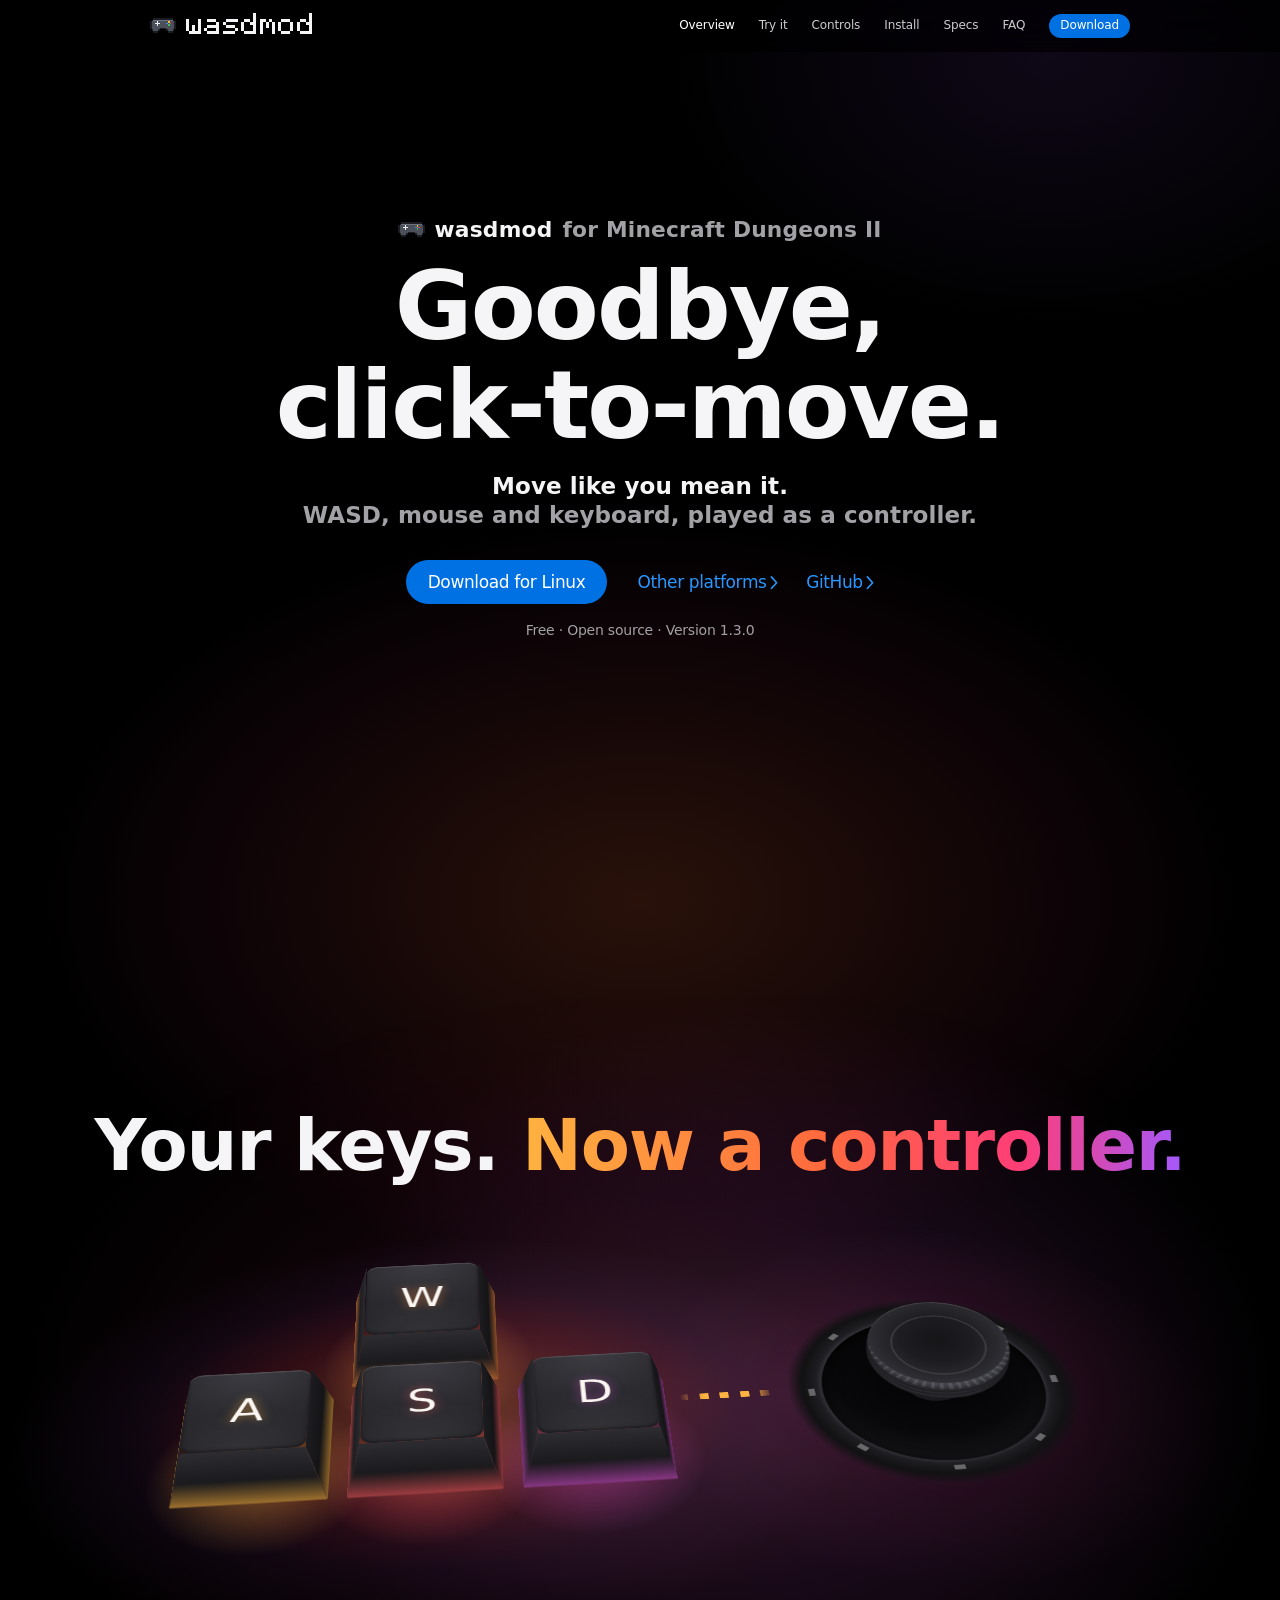
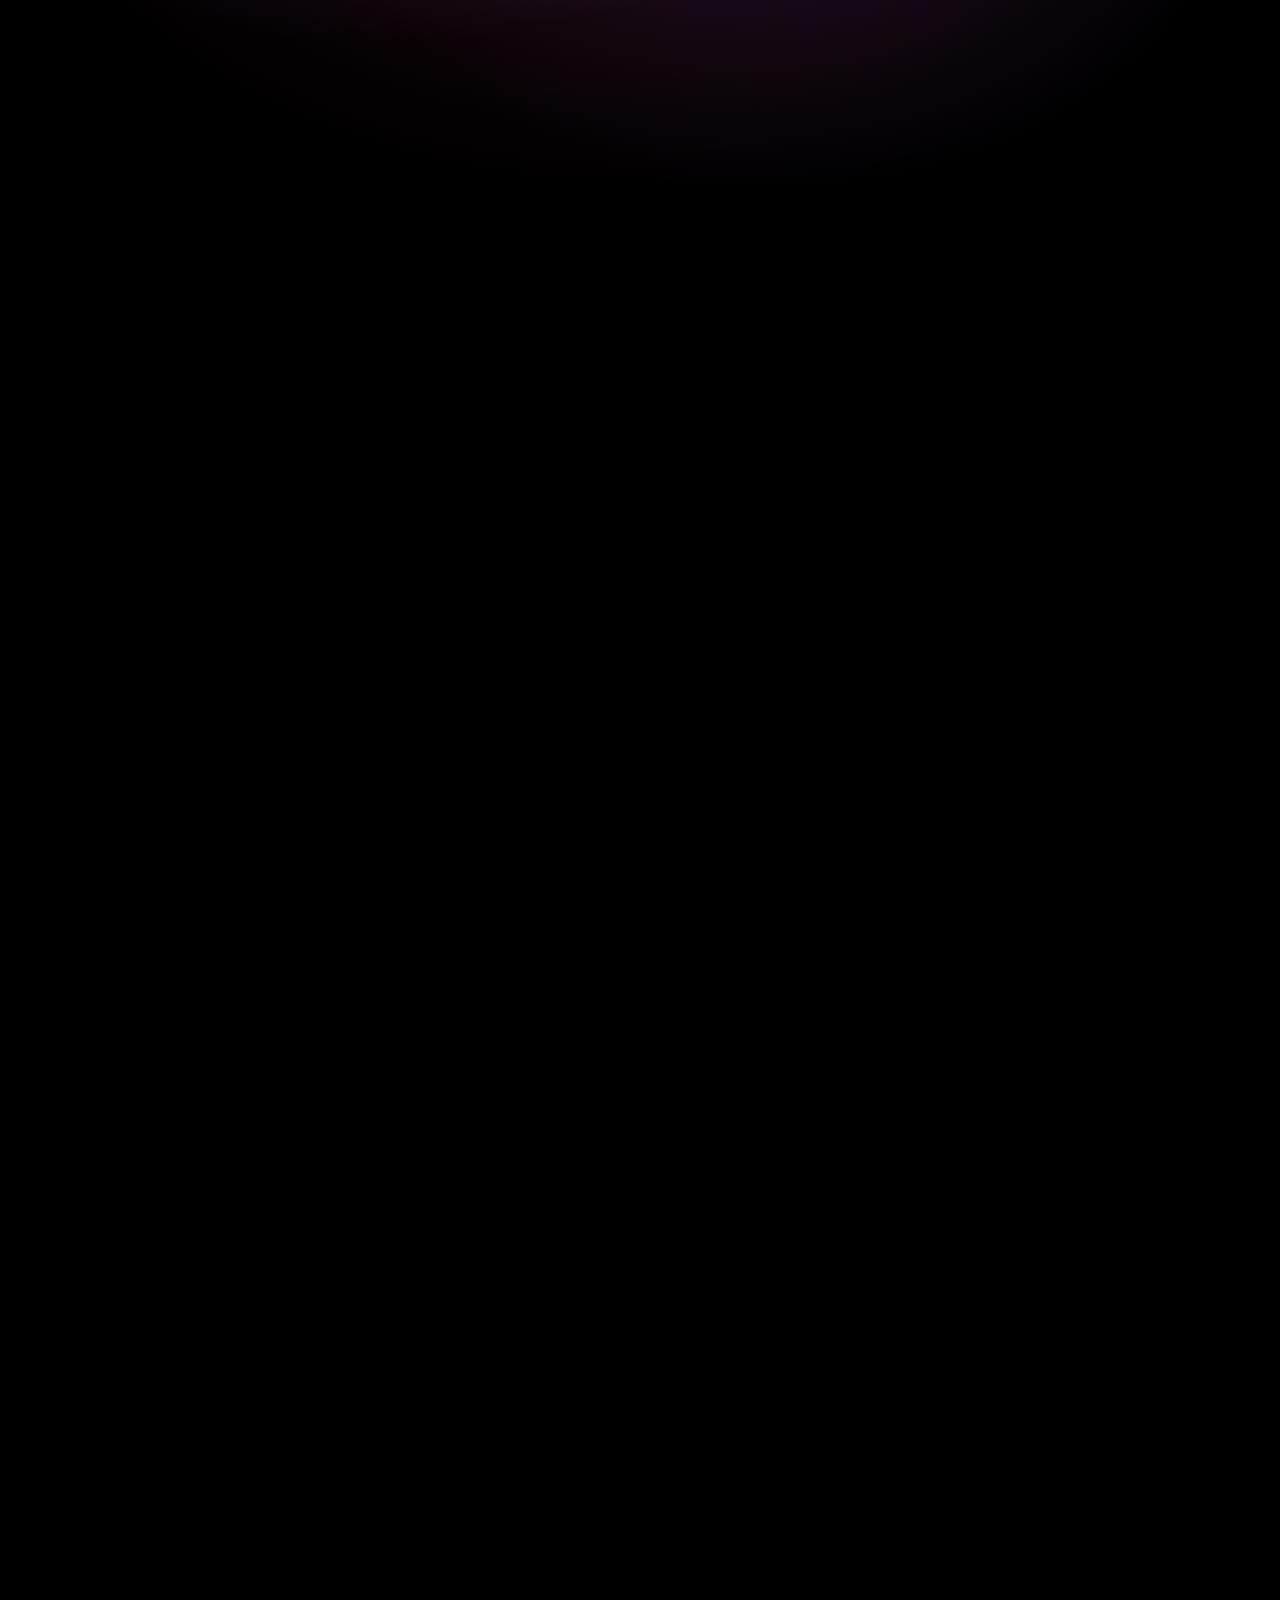
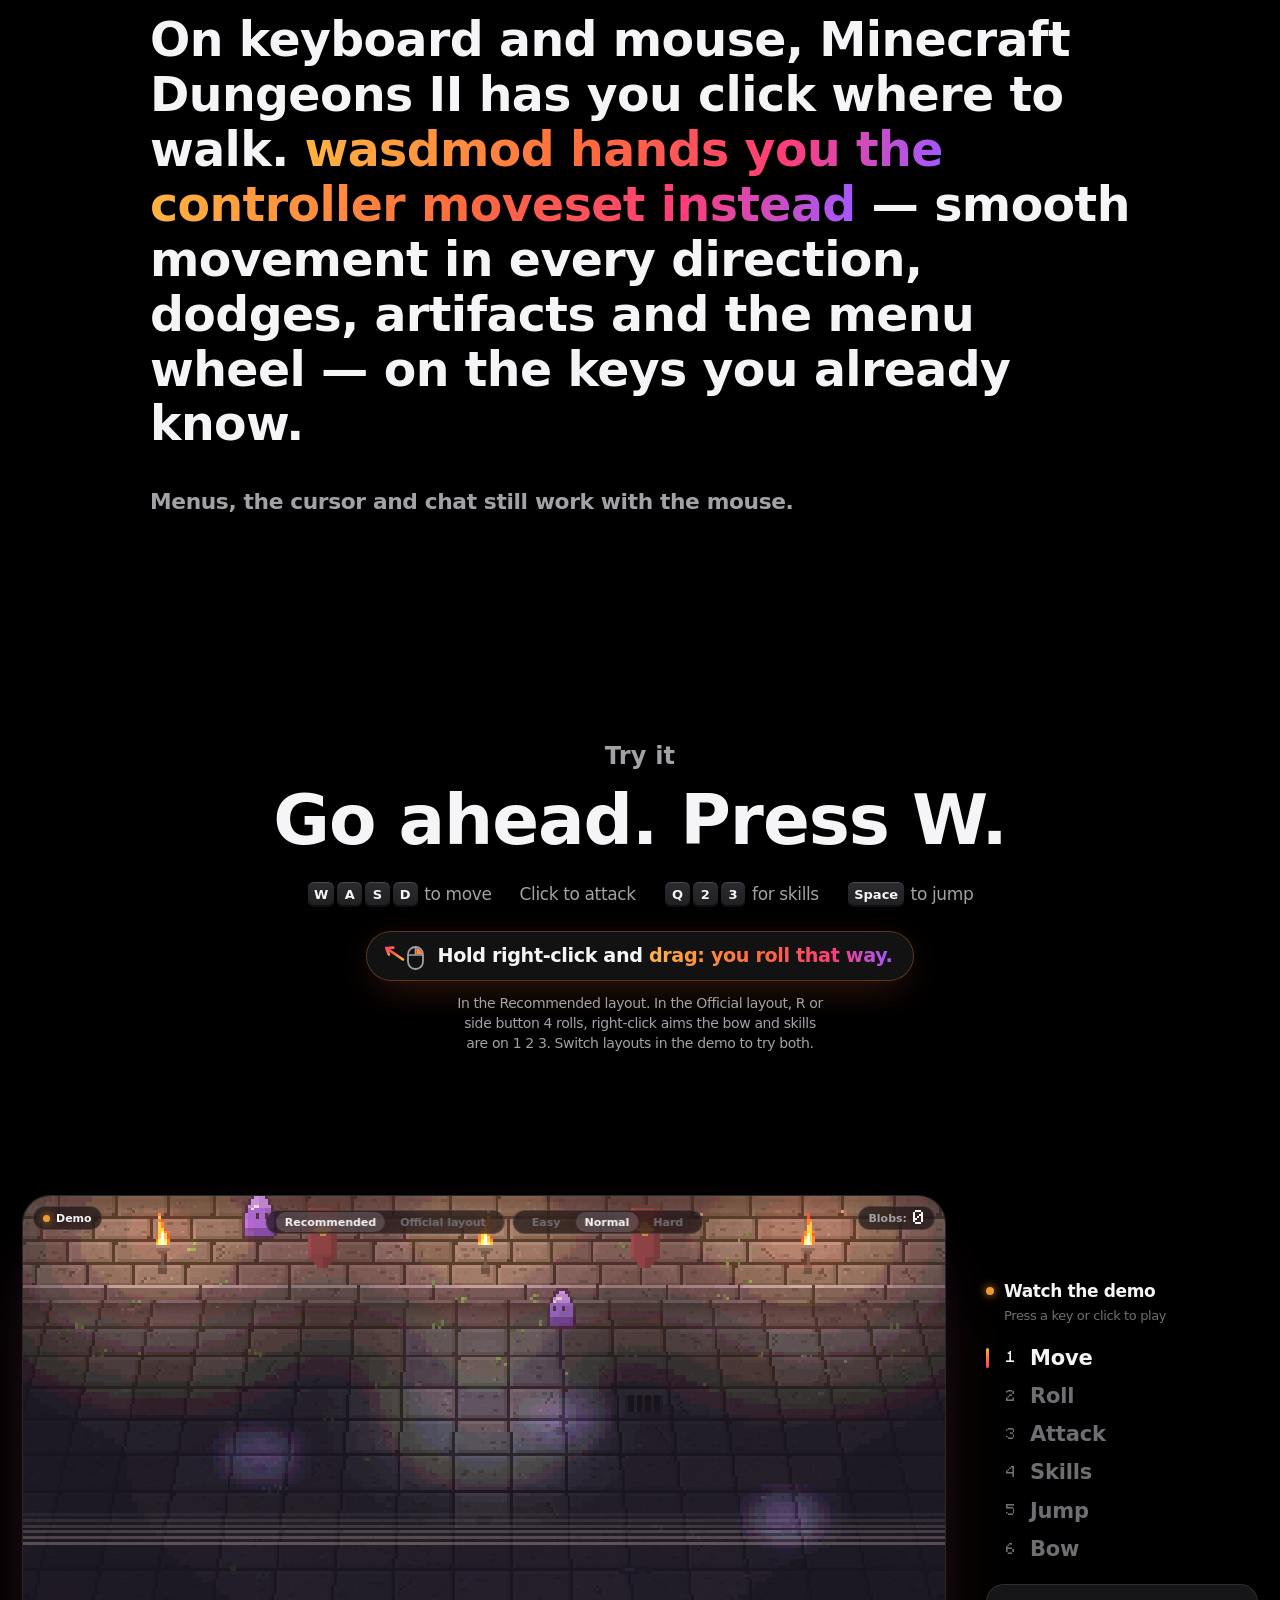
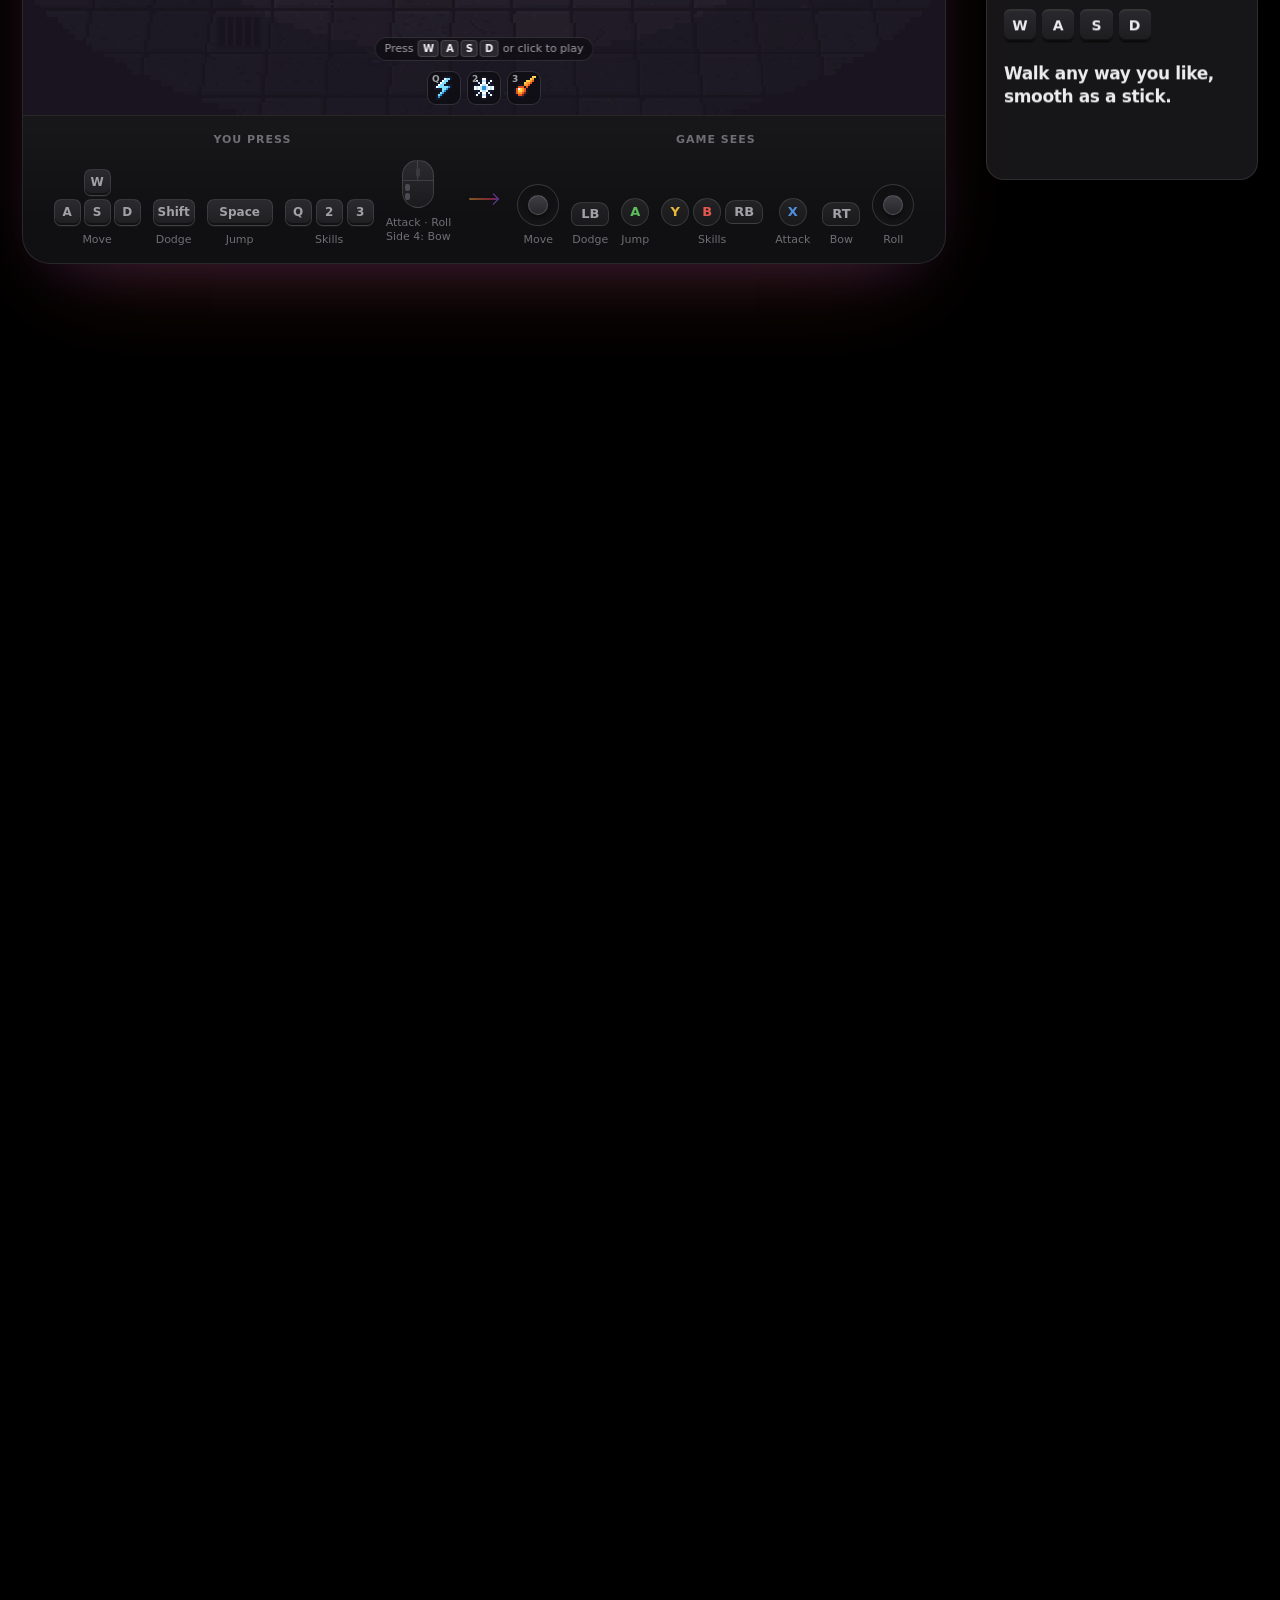
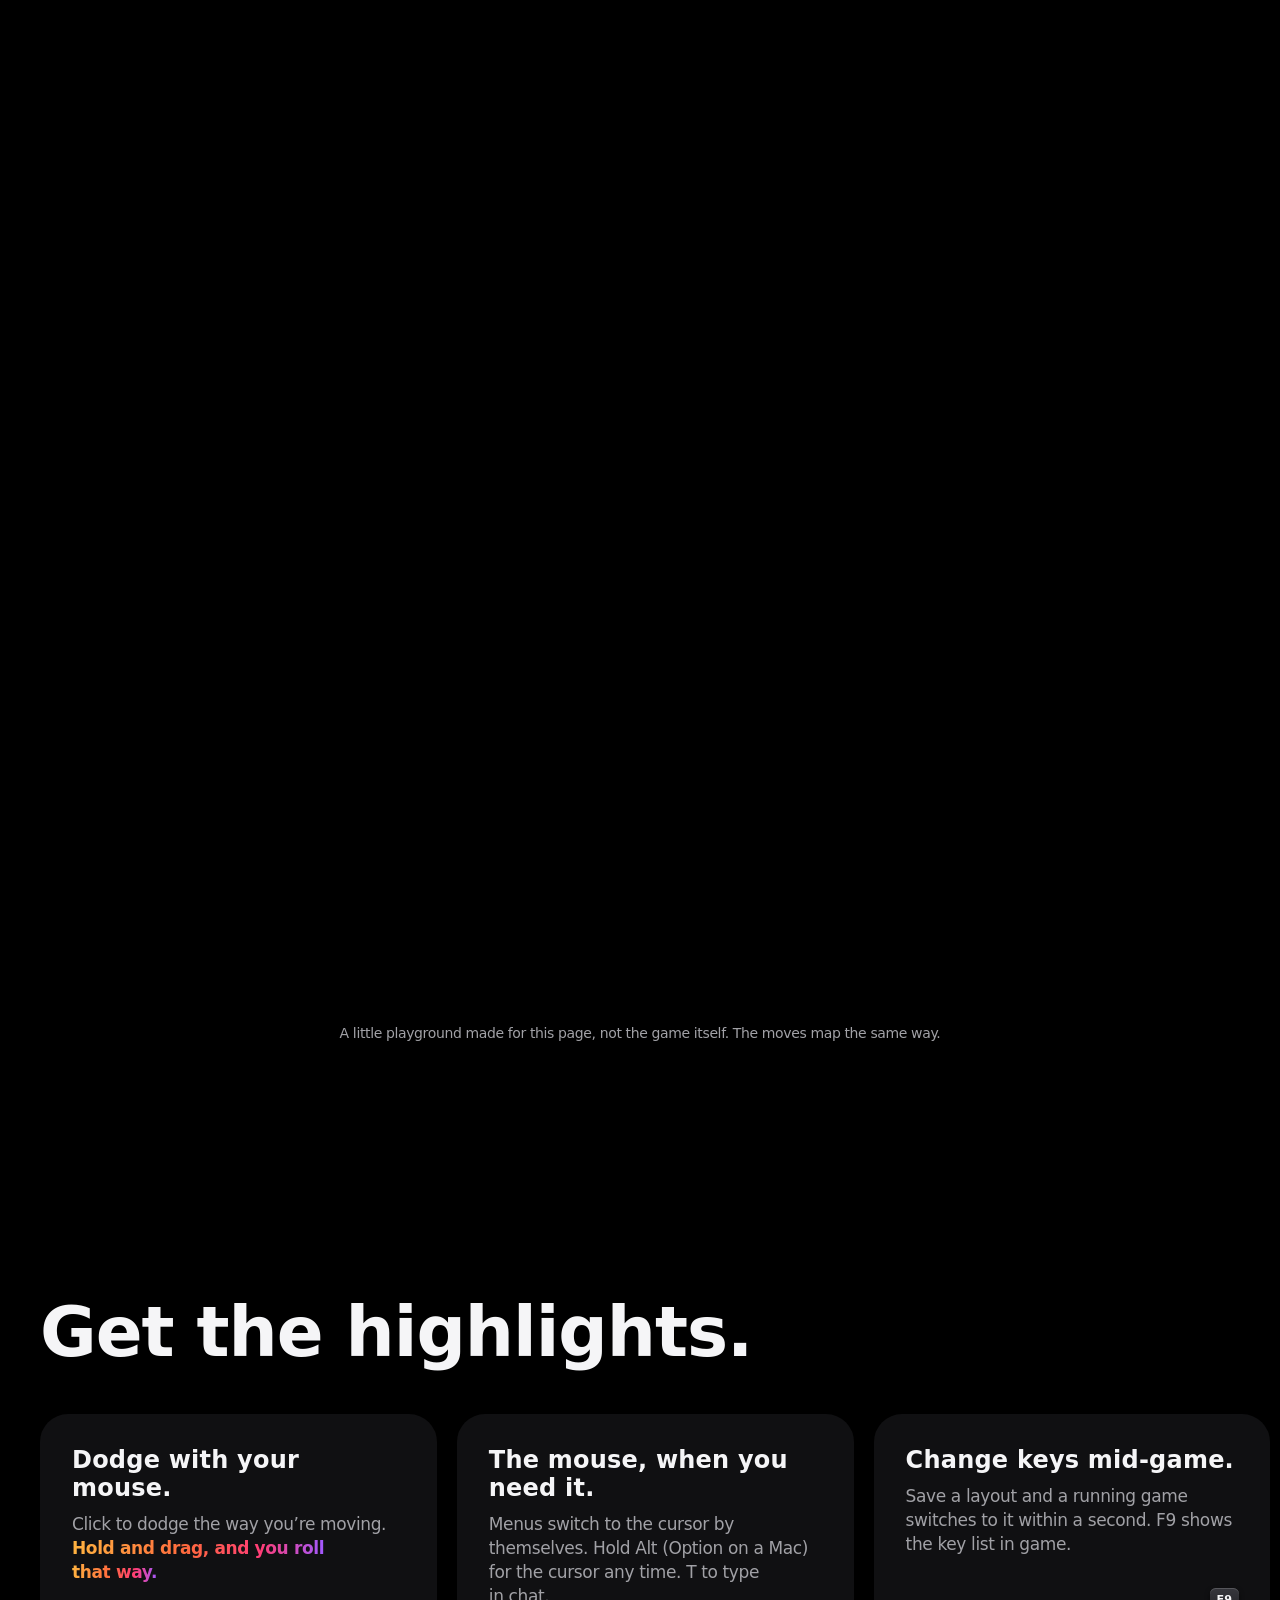
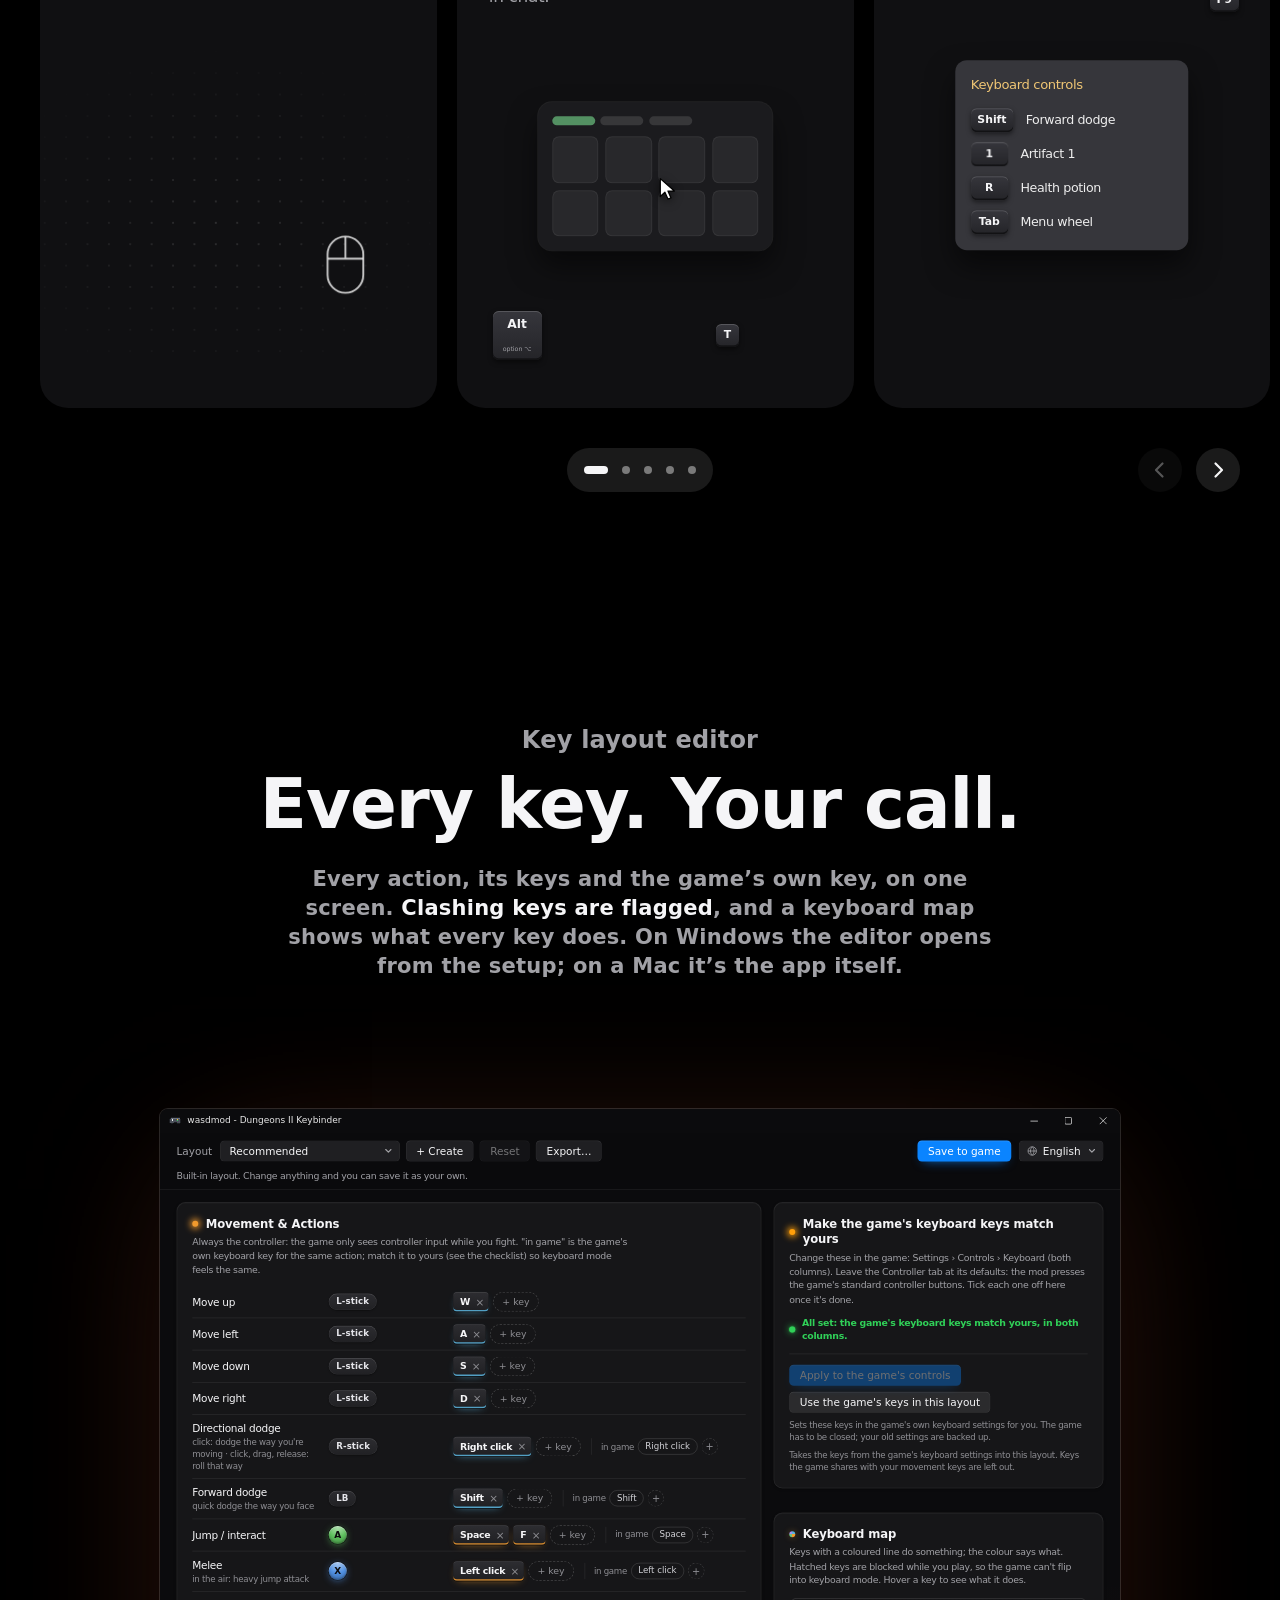
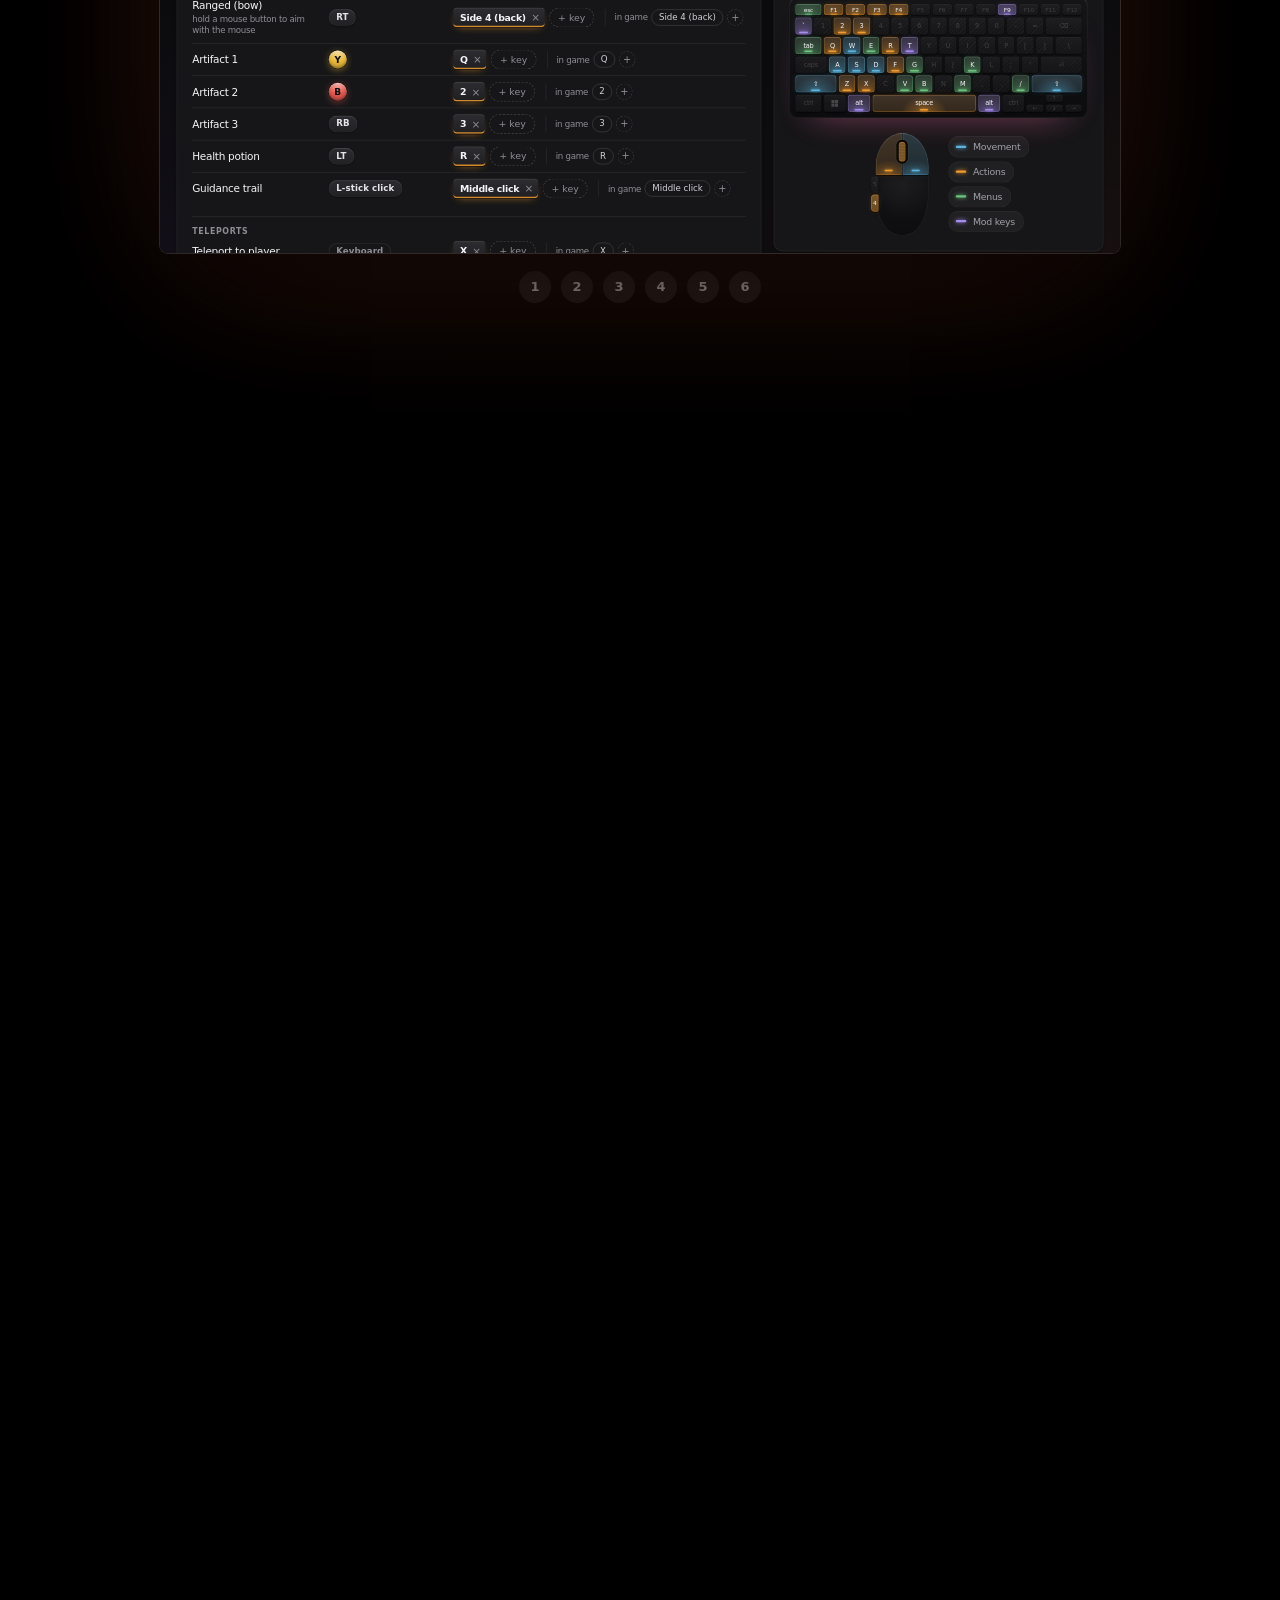
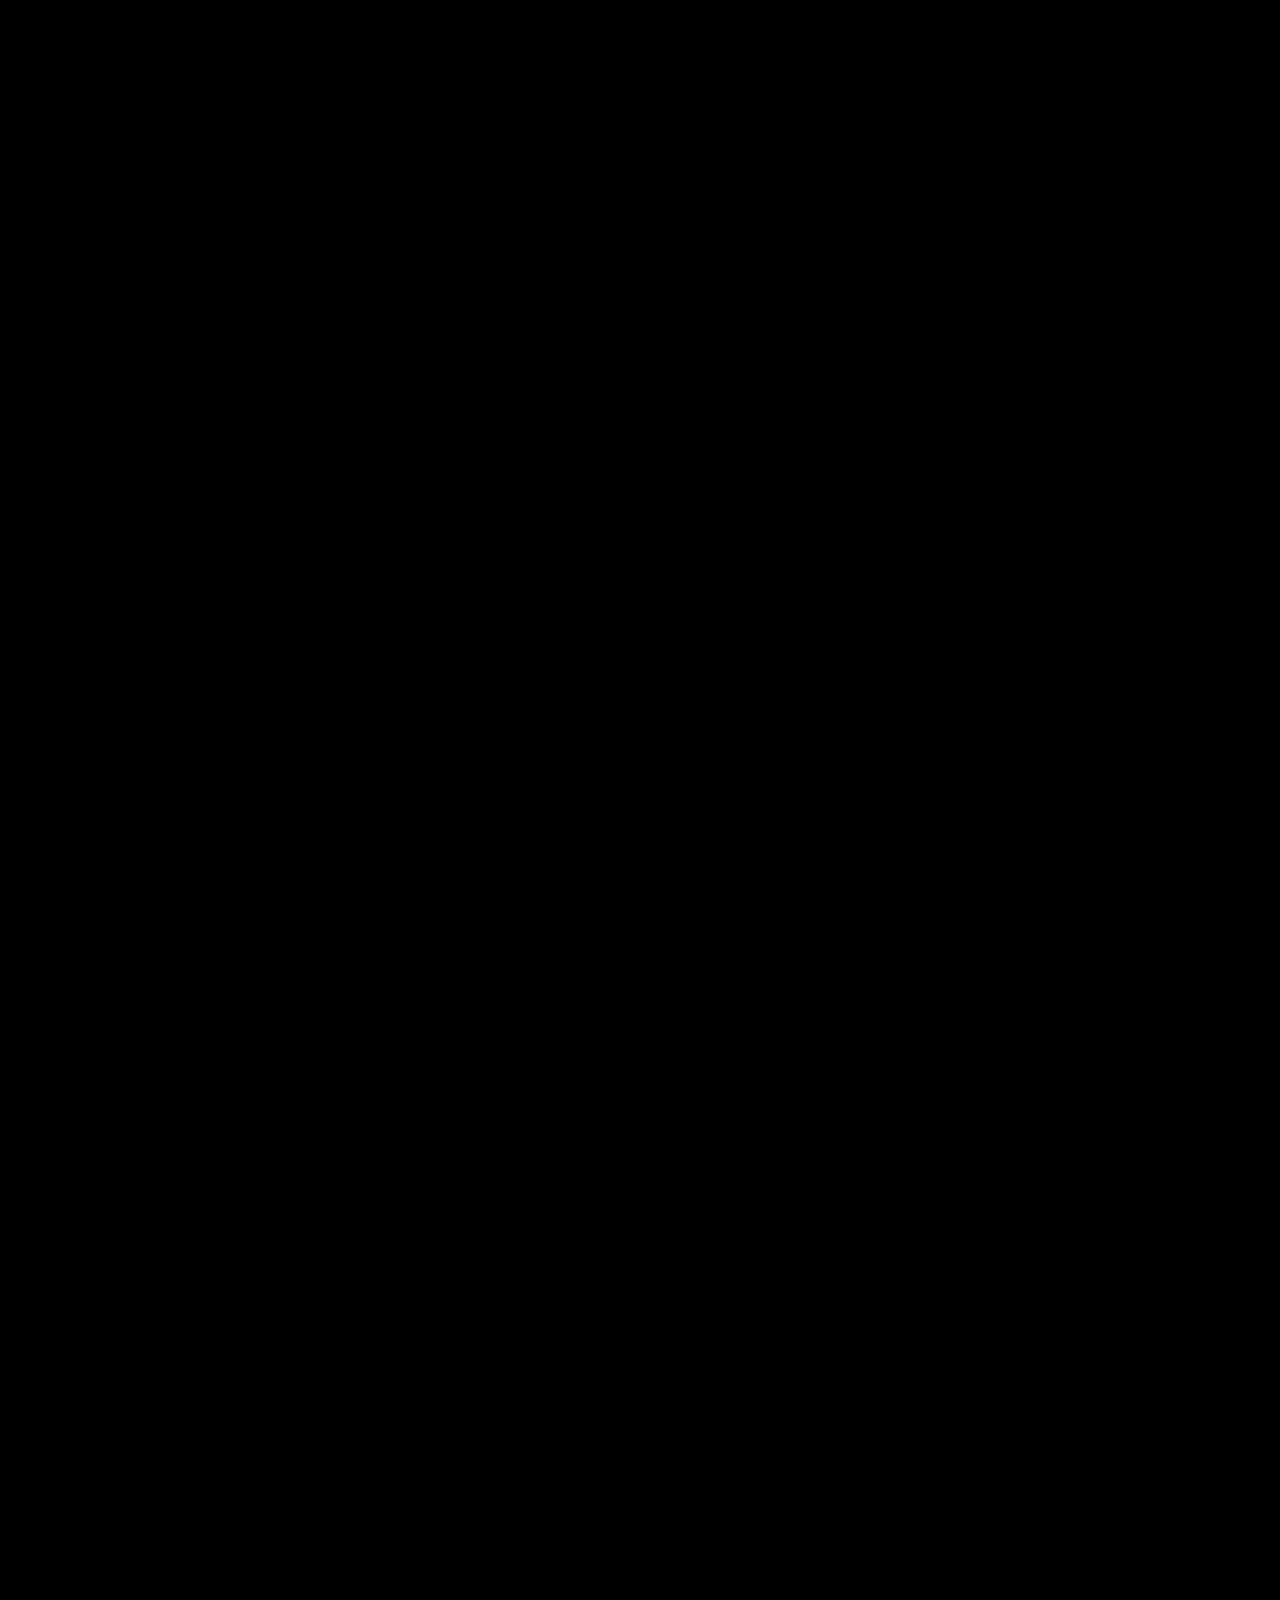
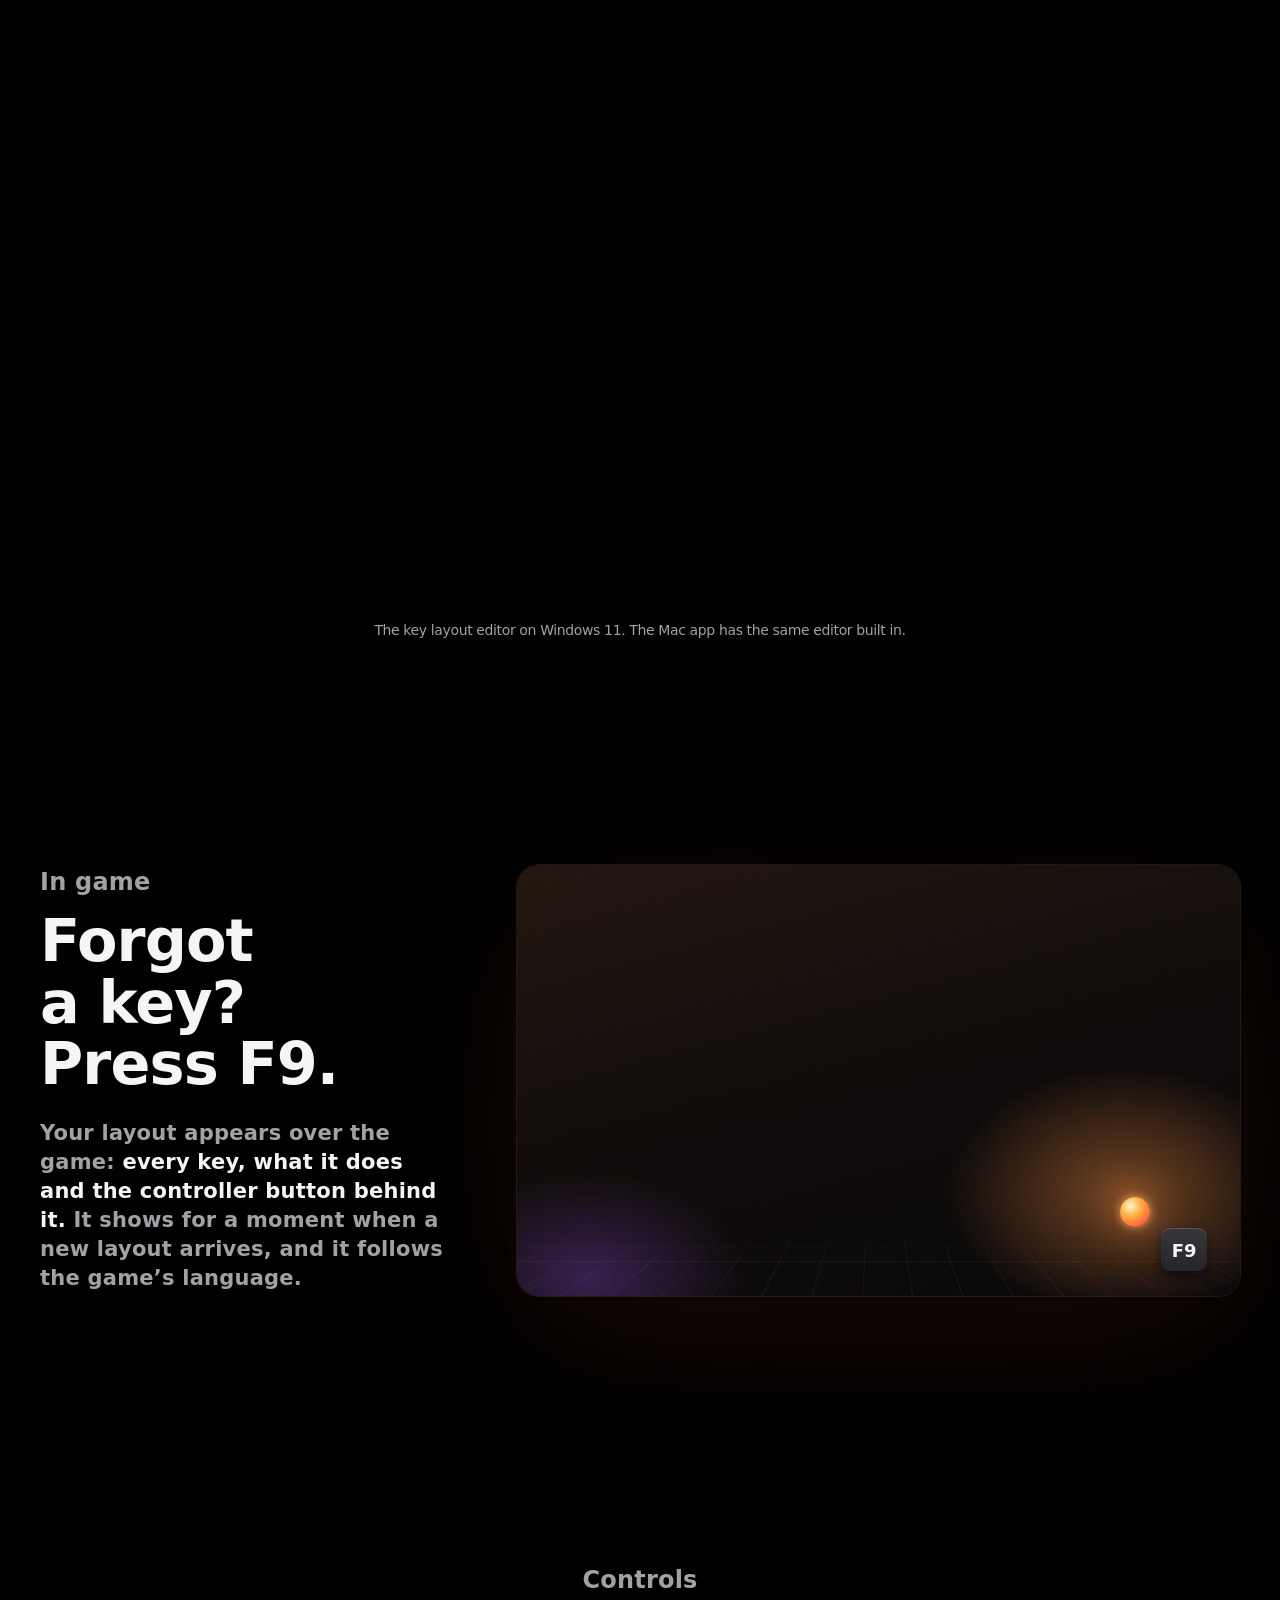
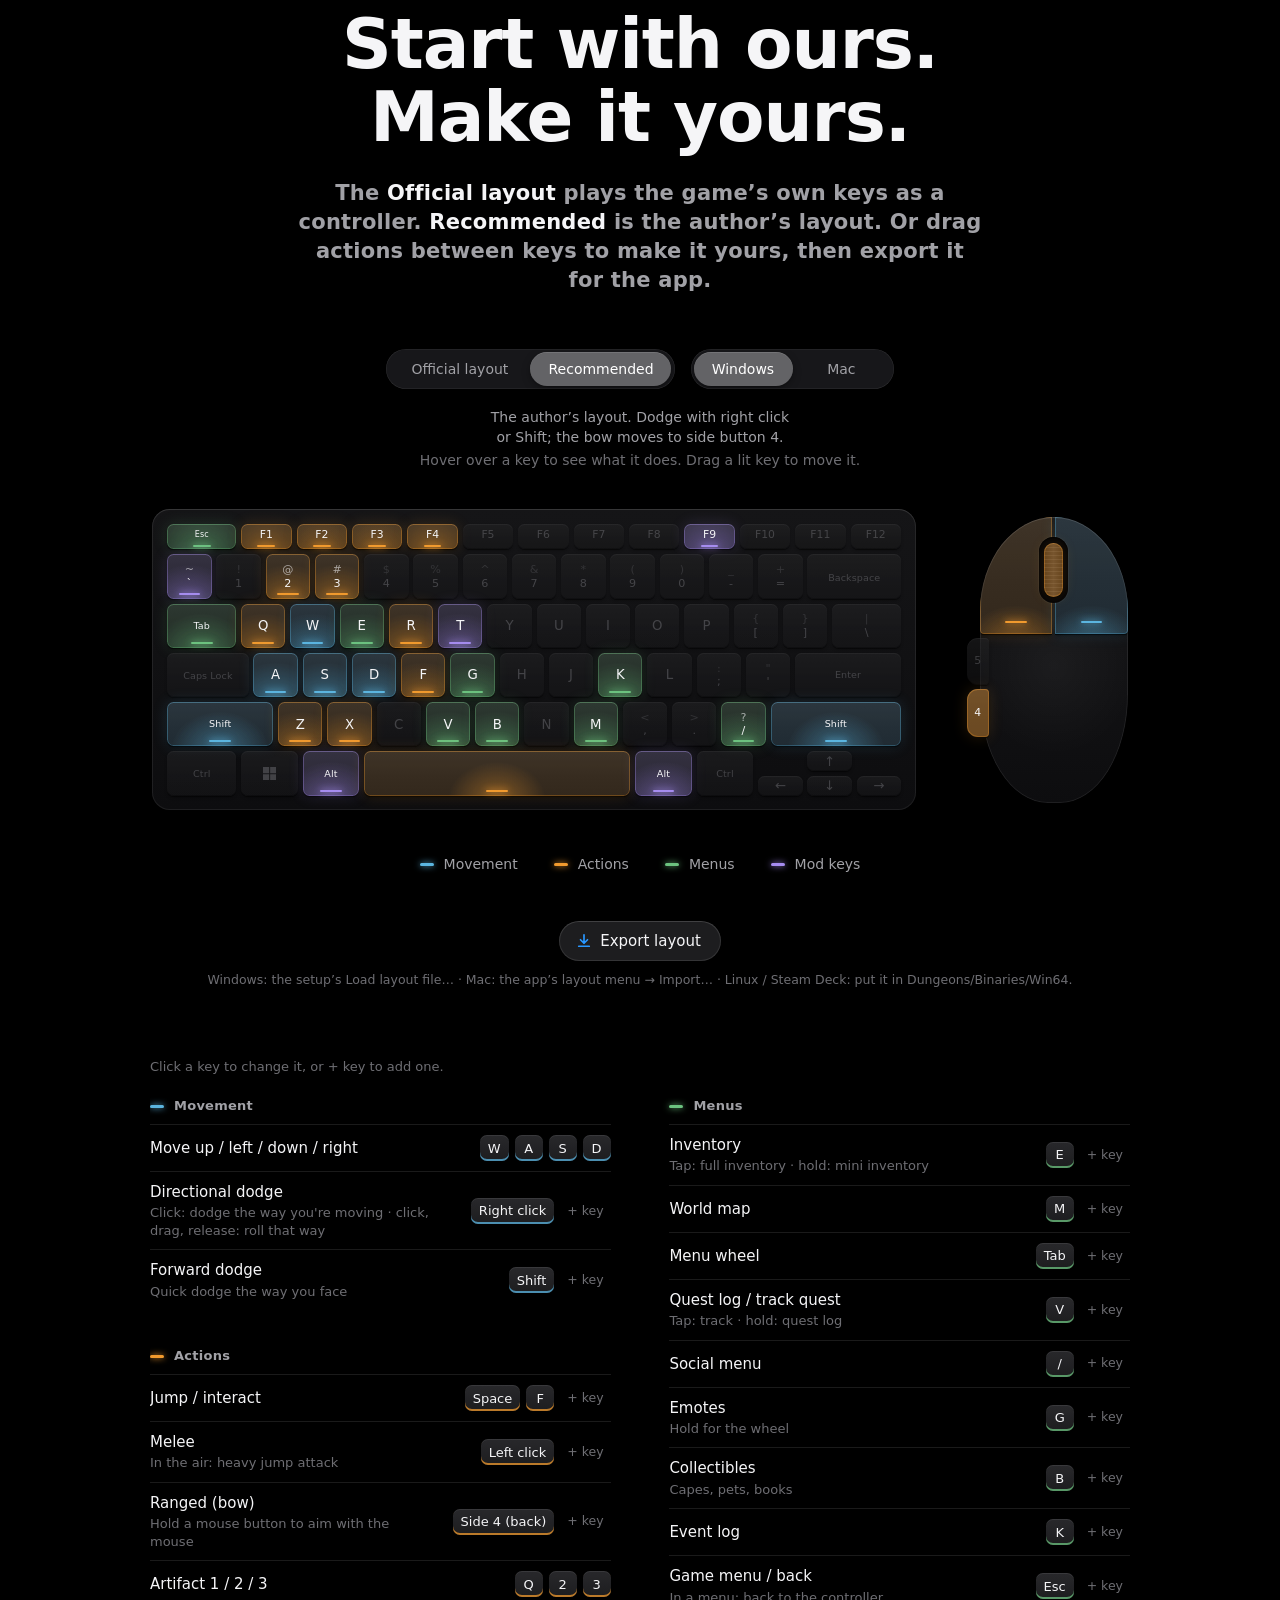
==== commit 857f6a2d: "Scroll tours for the demo and the editor, GitHub link up top, version 1.3.0 Try it pins with an arri" ====
--- a/index.html
+++ b/index.html
@@ -24,9 +24,9 @@
 <meta name="theme-color" content="#000000">
 <meta name="color-scheme" content="dark">
 <link rel="preload" href="pixel.ttf" as="font" type="font/ttf" crossorigin>
-<link rel="stylesheet" href="style.css">
-<link rel="stylesheet" href="demo.css">
-<link rel="stylesheet" href="keymap.css">
+<link rel="stylesheet" href="style.css?v=20261007">
+<link rel="stylesheet" href="demo.css?v=20261007">
+<link rel="stylesheet" href="keymap.css?v=20261007">
 <script>
   (function (d) {
     d.classList.remove('no-js'); d.classList.add('js');
@@ -35,10 +35,10 @@
     setTimeout(function () { if (!window.__wasdSite) d.classList.remove('motion'); }, 3000);
   })(document.documentElement);
 </script>
-<script src="site.js" defer></script>
-<script src="demo.js" defer></script>
-<script src="keybinder-core.js" defer></script>
-<script src="keymap.js" defer></script>
+<script src="site.js?v=20261007" defer></script>
+<script src="demo.js?v=20261007" defer></script>
+<script src="keybinder-core.js?v=20261007" defer></script>
+<script src="keymap.js?v=20261007" defer></script>
 <script type="application/ld+json">
 {
   "@context": "https://schema.org",
@@ -48,12 +48,12 @@
   "description": "WASD, mouse and keyboard controls for Minecraft Dungeons II, played as a virtual controller instead of click-to-move.",
   "operatingSystem": "Windows, macOS 11 or later (CrossOver), Linux and Steam Deck (Proton)",
   "applicationCategory": "GameApplication",
-  "softwareVersion": "1.2.0",
+  "softwareVersion": "1.3.0",
   "inLanguage": ["en", "de", "es", "fr", "it", "nl", "pl", "pt-BR", "sv", "tr", "ru", "uk", "ja", "ko", "zh-Hans", "zh-Hant"],
   "license": "https://opensource.org/licenses/MIT",
   "url": "https://wanzho.github.io/wasd/",
   "image": "https://wanzho.github.io/wasd/og.png",
-  "screenshot": "https://wanzho.github.io/wasd/editor-windows.webp",
+  "screenshot": "https://wanzho.github.io/wasd/editor.webp",
   "downloadUrl": "https://github.com/Wanzho/mcd2-wasd/releases/latest",
   "codeRepository": "https://github.com/Wanzho/mcd2-wasd",
   "isAccessibleForFree": true,
@@ -101,9 +101,9 @@
         <p class="hero-sub"><span class="hero-sub-lead">Move like you mean&nbsp;it.</span><br>WASD, mouse and keyboard, played as a controller.</p>
         <div class="cta-row">
           <a class="btn btn-primary" data-dl href="https://github.com/Wanzho/mcd2-wasd/releases/latest/download/wasdmod-Windows.exe"><span data-dl-label>Download for Windows</span></a>
-          <a class="link-chev" href="#install">Other platforms</a>
-        </div>
-        <p class="hero-fine">Free · Open source · <span data-version>Version 1.2.0</span></p>
+          <span class="cta-links"><a class="link-chev" href="#install">Other platforms</a><a class="link-chev" href="https://github.com/Wanzho/mcd2-wasd">GitHub</a></span>
+        </div>
+        <p class="hero-fine">Free · Open source · <span data-version>Version 1.3.0</span></p>
       </div>
     </div>
 
@@ -181,7 +181,7 @@
     </div>
   </section>
 
-  <!-- 3 · Try it -->
+  <!-- 3 · Try it: where the stage fits the screen it holds still while the scroll walks through the moves (demo.js) -->
   <section class="try" id="try" aria-labelledby="try-title" data-section>
     <div class="container section-head">
       <p class="eyebrow reveal">Try it</p>
@@ -190,13 +190,23 @@
       <p class="drag-tip reveal"><svg class="drag-glyph" viewBox="0 0 46 30" width="46" height="30" aria-hidden="true"><defs><linearGradient id="dragGrad" x1="1" y1="1" x2="0" y2="0"><stop offset="0" stop-color="#ffb340"/><stop offset=".55" stop-color="#ff6a3d"/><stop offset="1" stop-color="#ff3d77"/></linearGradient></defs><path d="M23 18.5 6.5 7.2" fill="none" stroke="url(#dragGrad)" stroke-width="2.6" stroke-linecap="round"/><path d="M8.9 13.6 6.2 7 13.3 6.6" fill="none" stroke="url(#dragGrad)" stroke-width="2.6" stroke-linecap="round" stroke-linejoin="round"/><rect x="28" y="6" width="15" height="22" rx="7.5" fill="none" stroke="currentColor" stroke-width="1.8"/><path d="M35.5 6.6V14M28.4 14h14.2" fill="none" stroke="currentColor" stroke-width="1.6"/><path d="M36.3 6.9c3.3.6 5.6 3 5.9 6.3h-5.9Z" fill="#ff8a3d"/></svg><span>Hold right&#8209;click and <span class="drag-em">drag: you roll that&nbsp;way.</span></span></p>
       <p class="drag-fine reveal">In the Recommended layout. In the Official layout, R or side button&nbsp;4 rolls, right&#8209;click aims the bow and skills are on 1&nbsp;2&nbsp;3. Switch layouts in the demo to try&nbsp;both.</p>
     </div>
-    <div class="demo-wrap">
-      <div class="demo-frame">
-        <div id="demo"></div>
-        <noscript><p class="noscript-note">The playground needs JavaScript.</p></noscript>
-      </div>
-      <p class="demo-note">A little playground made for this page, not the game itself. The moves map the same way.</p>
-    </div>
+    <div class="try-pin">
+      <div class="try-stage">
+        <div class="demo-wrap">
+          <div class="demo-frame">
+            <div id="demo"></div>
+            <noscript><p class="noscript-note">The playground needs JavaScript.</p></noscript>
+          </div>
+          <aside class="try-rail" id="try-rail" aria-label="Moves to try" hidden>
+            <div class="tr-done">
+              <p aria-live="polite"></p>
+              <a class="btn btn-primary" data-dl href="https://github.com/Wanzho/mcd2-wasd/releases/latest/download/wasdmod-Windows.exe"><span data-dl-label>Download for Windows</span></a>
+            </div>
+          </aside>
+        </div>
+      </div>
+    </div>
+    <p class="demo-note container">A little playground made for this page, not the game itself. The moves map the same way.</p>
   </section>
 
   <!-- 4 · Highlights -->
@@ -324,32 +334,43 @@
       </div>
   </section>
 
-  <!-- 5 · Editor -->
+  <!-- 5 · Editor: a live copy of the key layout editor (editor-snap.html), toured step by step as you scroll (editor-tour.js) -->
   <section class="editor" id="editor" aria-labelledby="editor-title">
-    <div class="editor-inner">
-      <div class="editor-head container">
-        <p class="eyebrow reveal">Key layout editor</p>
-        <h2 class="headline reveal" id="editor-title">Every key. Your&nbsp;call.</h2>
-        <p class="lede reveal">Every action, its keys and the game’s own key, on one screen. <strong>Clashing keys are flagged</strong>, and a keyboard map shows what every key does. On Windows the editor opens from the setup; on a Mac it’s the app&nbsp;itself.</p>
-      </div>
-      <figure class="editor-figure">
-        <div class="editor-frame">
-          <div class="editor-shot">
-            <img src="editor-windows.webp" width="1600" height="1122" loading="lazy" alt="The wasdmod key layout editor in its own window on Windows 11: each action with its keys and the game’s own key, a checklist saying the game’s keys match, and a keyboard map" decoding="async">
-            <div class="rings" aria-hidden="true"></div>
-          </div>
-          <ol class="callouts">
-            <li data-box="1.4 3.6 35.2 5.4" data-at="below" style="--lx:1.4%;--ly:10.6%"><span class="cn">1</span>Pick the Official layout, Recommended or one of your&nbsp;own.</li>
-            <li data-box="30.9 24.3 27.8 28.6" data-at="right" style="--lx:59.6%;--ly:27%"><span class="cn">2</span>Click a key to change it. Add a second with +&nbsp;key.</li>
-            <li data-box="61.4 23.6 34.6 5" data-at="left" style="--lx:59.4%;--ly:22.4%"><span class="cn">3</span>Checks that the game’s own keyboard settings match&nbsp;yours.</li>
-            <li data-box="60.9 32.3 35.8 52.4" data-at="left" style="--lx:59.4%;--ly:50%"><span class="cn">4</span>A keyboard map shows what every key does, colour by&nbsp;colour.</li>
-            <li data-box="75.1 4.1 10.1 3.8" data-at="below-end" style="--lx:85.2%;--ly:10.4%"><span class="cn">5</span>Save to game. A running game switches within a&nbsp;second.</li>
-          </ol>
-        </div>
-        <div class="callout-dots" role="group" aria-label="Show an editor feature"></div>
-        <figcaption>The key layout editor on Windows&nbsp;11. The Mac app has the same editor built&nbsp;in.</figcaption>
-      </figure>
-    </div>
+    <div class="editor-head container">
+      <p class="eyebrow reveal">Key layout editor</p>
+      <h2 class="headline reveal" id="editor-title">Every key. Your&nbsp;call.</h2>
+      <p class="lede reveal">Every action, its keys and the game’s own key, on one screen. <strong>Clashing keys are flagged</strong>, and a keyboard map shows what every key does. On Windows the editor opens from the setup; on a Mac it’s the app&nbsp;itself.</p>
+    </div>
+    <figure class="ed-fig">
+      <div class="ed-track">
+        <div class="ed-pin">
+          <div class="ed-stage">
+            <div class="ed-window" role="img" aria-label="The wasdmod key layout editor in its own window on Windows 11: each action with its keys and the game’s own key, a checklist saying the game’s keys match, and a keyboard map">
+              <div class="ed-bar" aria-hidden="true">
+                <img src="icon-192.png" alt="" width="16" height="16">
+                <span class="ed-title">wasdmod - Dungeons II Keybinder</span>
+                <span class="ed-ctl"><svg viewBox="0 0 10 10" width="10" height="10"><path d="M0 5.5h10" fill="none" stroke="currentColor"/></svg><svg viewBox="0 0 10 10" width="10" height="10"><rect x=".5" y=".5" width="9" height="9" rx="1.5" fill="none" stroke="currentColor"/></svg><svg viewBox="0 0 10 10" width="10" height="10"><path d="M.5.5l9 9m0-9-9 9" fill="none" stroke="currentColor"/></svg></span>
+              </div>
+              <div class="ed-view">
+                <noscript><img src="editor.webp" width="1200" height="900" alt="" loading="lazy" decoding="async"></noscript>
+              </div>
+            </div>
+            <div class="ed-cap" aria-hidden="true"><span class="ed-cap-n">1</span><p class="ed-cap-t"></p></div>
+          </div>
+          <div class="ed-dots" role="group" aria-label="Show a step of the tour"></div>
+        </div>
+      </div>
+      <ol class="ed-steps">
+        <li><b>Pick a layout.</b> The Official layout, Recommended or one of your&nbsp;own.</li>
+        <li><b>Change a key.</b> Click + key, then press the key you want. × takes one&nbsp;off.</li>
+        <li><b>Clashes are flagged.</b> A key that does two jobs turns red, and a notice at the top says&nbsp;which.</li>
+        <li><b>The game’s own keys.</b> A checklist shows what to change in the game’s keyboard settings. Apply to the game’s controls does it for&nbsp;you.</li>
+        <li data-try="Press a key to see what it does."><b>Keyboard map.</b> Every key in the colour of what it does: movement, actions, menus and the mod’s own&nbsp;keys.</li>
+        <li><b>Save to game.</b> A running game switches to the new layout within a&nbsp;second.</li>
+      </ol>
+      <figcaption>The key layout editor on Windows&nbsp;11. The Mac app has the same editor built&nbsp;in.</figcaption>
+    </figure>
+    <script src="editor-tour.js?v=20261007" defer></script>
   </section>
 
   <!-- 6 · F9 key list -->
@@ -417,7 +438,7 @@
           </ol>
         </div>
         <figure class="panel-shot shot-win">
-          <img src="setup-windows.webp" width="889" height="1000" alt="The wasdmod setup on Windows 11: installed and up to date, the game folder, Turn off and Uninstall, the key layout choice and Record logs" loading="lazy" decoding="async">
+          <img src="setup-windows.webp" width="931" height="1000" alt="The wasdmod setup on Windows 11: installed and up to date, the game folder, Turn off and Uninstall, the key layout choice and Record logs" loading="lazy" decoding="async">
         </figure>
       </div>
 
@@ -576,7 +597,7 @@
         <a class="btn btn-primary" data-dl href="https://github.com/Wanzho/mcd2-wasd/releases/latest/download/wasdmod-Windows.exe"><span data-dl-label>Download for Windows</span></a>
         <a class="link-chev" href="#install">Other platforms</a>
       </div>
-      <p class="final-fine reveal"><span data-version>Version 1.2.0</span> · <a href="https://github.com/Wanzho/mcd2-wasd/releases">All versions</a></p>
+      <p class="final-fine reveal"><span data-version>Version 1.3.0</span> · <a href="https://github.com/Wanzho/mcd2-wasd/releases">All versions</a></p>
     </div>
   </section>
 
--- a/style.css
+++ b/style.css
@@ -222,6 +222,7 @@
   transform: translateY(.04em);
 }
 .cta-row { display: flex; flex-wrap: wrap; align-items: center; justify-content: center; gap: 14px 30px; }
+.cta-links { display: flex; flex-wrap: wrap; justify-content: center; gap: 10px 28px; }
 
 /* ------------------------------------------------------------------ */
 /* Local nav                                                           */
@@ -1302,36 +1303,115 @@
 }
 
 /* ------------------------------------------------------------------ */
-/* Editor showcase (pinned zoom + callouts)                            */
+/* Editor tour: a live copy of the editor (editor-snap.html), pinned   */
+/* while six steps play, each on its own timer (editor-tour.js)        */
 /* ------------------------------------------------------------------ */
 .editor { position: relative; padding: clamp(100px, 14vh, 160px) 0 clamp(80px, 10vh, 120px); }
 .editor-head { text-align: center; }
 .editor-head .lede { margin: 24px auto 0; }
-.editor-figure { --shot-w: min(1120px, 100vw - 2 * var(--gutter), (100vh - var(--nav-h) - 96px) * 1.426); width: var(--shot-w); margin: clamp(40px, 6vh, 64px) auto 0; }
-.editor-frame { position: relative; transform-origin: 50% 0; }
-.editor-shot {
+.ed-fig { --ed-w: min(1120px, 100vw - 2 * var(--gutter)); --ed-step: 55vh; margin: clamp(40px, 6vh, 64px) 0 0; }
+.ed-pin { position: relative; }
+.ed-stage { position: relative; width: var(--ed-w); margin: 0 auto; }
+.ed-window {
+  container-type: inline-size;
   position: relative;
-  border-radius: 12px;
   overflow: hidden;
-  background: #f3f3f3;
-  box-shadow: 0 0 0 1px rgba(255, 255, 255, .14), 0 50px 120px -30px rgba(0, 0, 0, .9), 0 30px 160px -40px rgba(255, 106, 61, .38);
-}
-.editor-shot img { display: block; width: 100%; transform-origin: 0 0; }
-.editor-figure figcaption { margin-top: 20px; text-align: center; font-size: 14px; line-height: 1.43; color: var(--text-2); }
-.rings { position: absolute; inset: 0; pointer-events: none; }
-.ring { position: absolute; inset: 0; opacity: 0; transition: opacity .5s var(--ease); }
-.ring.on { opacity: 1; }
-.ring i { position: absolute; display: block; background: rgba(0, 0, 0, .58); }
-.ring b { position: absolute; display: block; border-radius: 6px; box-shadow: 0 0 0 2px #ff8a3d, 0 0 26px 4px rgba(255, 106, 61, .5); }
-.callouts { counter-reset: none; }
-.callouts li { display: flex; align-items: flex-start; gap: 10px; }
-.cn {
+  border-radius: 8px;
+  background: #0b0b0d;
+  box-shadow: 0 0 0 1px rgba(255, 255, 255, .14), 0 50px 120px -30px rgba(0, 0, 0, .9), 0 30px 160px -40px rgba(255, 106, 61, .34);
+}
+/* Windows 11's dark title bar; the editor's window takes the page's own colour */
+.ed-bar {
+  display: flex;
+  align-items: center;
+  gap: clamp(5px, .7cqw, 9px);
+  height: clamp(20px, 2.5cqw, 32px);
+  padding-left: clamp(7px, .9cqw, 12px);
+  font: 400 clamp(9px, .94cqw, 12px)/1 "Segoe UI Variable Text", "Segoe UI", var(--font);
+  letter-spacing: 0;
+  color: rgba(255, 255, 255, .9);
+  background: #0b0b0d;
+  -webkit-user-select: none;
+  user-select: none;
+}
+.ed-bar img { width: clamp(10px, 1.25cqw, 16px); height: auto; image-rendering: pixelated; }
+.ed-title { flex: 1; min-width: 0; overflow: hidden; white-space: nowrap; text-overflow: ellipsis; }
+.ed-ctl { display: flex; align-self: stretch; align-items: center; }
+.ed-ctl svg { box-sizing: content-box; width: clamp(7px, .78cqw, 10px); height: auto; padding: 0 clamp(9px, 1.4cqw, 18px); }
+.ed-view { position: relative; aspect-ratio: 4 / 3; overflow: hidden; background: #0b0b0d; }
+.ed-view > img, .ed-view noscript img { display: block; width: 100%; height: 100%; object-fit: cover; }
+/* the copy is laid out at the editor's own 1280 x 960 and scaled to the window (editor-tour.js sets --ed-k) */
+.ed-host {
+  position: absolute;
+  left: 0;
+  top: 0;
+  width: 1280px;
+  height: 960px;
+  transform-origin: 0 0;
+  transform: scale(var(--ed-k, .5));
+  pointer-events: none;
+  opacity: 0;
+  transition: opacity .7s var(--ease);
+}
+.ed-fig.is-live .ed-host { opacity: 1; }
+/* the pointer that clicks through the steps (its tip is the point) */
+.ed-ptr {
+  position: absolute;
+  z-index: 3;
+  left: 0;
+  top: 0;
+  width: 22px;
+  height: 22px;
+  margin: -2px 0 0 -4px;
+  pointer-events: none;
+  opacity: 0;
+  transform: translate(var(--px, 0px), var(--py, 0px));
+  transition-property: opacity, transform;
+  transition-duration: .3s, .55s;
+  transition-timing-function: ease, cubic-bezier(.45, 0, .2, 1);
+  filter: drop-shadow(0 2px 3px rgba(0, 0, 0, .55));
+}
+.ed-ptr.on { opacity: 1; }
+.ed-ptr svg { display: block; width: 100%; height: 100%; transform-origin: 20% 10%; transition: transform .12s; }
+.ed-ptr.down svg { transform: scale(.84); }
+.ed-ptr::after { content: ""; position: absolute; left: -7px; top: -9px; width: 22px; height: 22px; border: 2px solid rgba(255, 255, 255, .85); border-radius: 50%; opacity: 0; }
+.ed-ptr.click::after { animation: ed-ripple .5s ease-out; }
+@keyframes ed-ripple { from { opacity: .9; transform: scale(.3); } to { opacity: 0; transform: scale(1.5); } }
+/* the caption: beside the lit part on wide screens, under the window on narrow ones */
+.ed-cap {
+  position: absolute;
+  z-index: 5;
+  left: 0;
+  top: 0;
+  display: flex;
+  align-items: flex-start;
+  gap: 12px;
+  width: 290px;
+  padding: 15px 18px 16px 14px;
+  border-radius: 16px;
+  font-size: 15px;
+  line-height: 1.4;
+  font-weight: 600;
+  letter-spacing: -.01em;
+  color: var(--text-2);
+  background: rgba(28, 28, 30, .88);
+  -webkit-backdrop-filter: blur(20px) saturate(1.6);
+  backdrop-filter: blur(20px) saturate(1.6);
+  box-shadow: 0 0 0 1px rgba(255, 255, 255, .12), 0 24px 60px rgba(0, 0, 0, .6);
+  pointer-events: none;
+  opacity: 0;
+  transform: translate(var(--cx, 0px), var(--cy, 0px)) translate(var(--co, 0px), var(--cv, 0px));
+  transition: opacity .35s var(--ease), transform .6s var(--ease);
+}
+.ed-cap.on { opacity: 1; transform: translate(var(--cx, 0px), var(--cy, 0px)); }
+.ed-cap-t { min-width: 0; }
+.ed-cap b { display: block; margin-bottom: 3px; font-size: 17px; line-height: 1.3; color: var(--text); }
+.ed-cap-n, .ed-steps li::before {
   flex: none;
   display: grid;
   place-items: center;
-  width: 22px;
-  height: 22px;
-  margin-top: -1px;
+  width: 24px;
+  height: 24px;
   border-radius: 50%;
   font-size: 12px;
   font-weight: 700;
@@ -1339,39 +1419,10 @@
   color: #1e0f05;
   background: linear-gradient(135deg, #ffb340, #ff6a3d);
 }
-/* static list (reduced motion / no JS) */
-html:not(.motion) .callouts { display: grid; gap: 14px; margin-top: 28px; }
-html:not(.motion) .callouts li { font-size: 17px; color: var(--text-2); }
-
-/* motion: the screenshot zooms in once it's in view, then the callouts take turns (site.js) */
-.motion .editor-frame { opacity: .3; transform: translateY(60px) scale(.84); transition: opacity 1s var(--ease), transform 1.3s var(--ease); }
-.motion .editor-figure.is-in .editor-frame { opacity: 1; transform: none; }
-.motion .callouts { position: absolute; inset: 0; pointer-events: none; }
-.motion .callouts li {
-  position: absolute;
-  left: var(--lx);
-  top: var(--ly);
-  width: max-content;
-  max-width: 250px;
-  padding: 11px 16px 12px 12px;
-  border-radius: 14px;
-  font-size: 15px;
-  line-height: 1.34;
-  font-weight: 600;
-  letter-spacing: -.01em;
-  color: var(--text);
-  background: rgba(30, 30, 32, .9);
-  -webkit-backdrop-filter: blur(18px) saturate(1.6);
-  backdrop-filter: blur(18px) saturate(1.6);
-  box-shadow: 0 0 0 1px rgba(255, 255, 255, .12), 0 20px 40px rgba(0, 0, 0, .45);
-  opacity: 0;
-  transform: translateY(10px) scale(.97);
-  transition: opacity .45s var(--ease), transform .6s var(--ease);
-}
-.motion .callouts li[data-at="left"], .motion .callouts li[data-at="below-end"] { translate: -100% 0; }
-.motion .callouts li.on { opacity: 1; transform: none; }
-.callout-dots { display: flex; justify-content: center; gap: 10px; margin-top: 22px; }
-.callout-dot {
+.ed-try { display: block; margin-top: 6px; color: var(--text); }
+.ed-try kbd { font-size: 11px; }
+.ed-dots { display: flex; justify-content: center; gap: 10px; margin-top: 18px; }
+.ed-dot {
   display: grid;
   place-items: center;
   width: 32px;
@@ -1387,35 +1438,61 @@
   cursor: pointer;
   transition: background-color .25s, color .25s, transform .2s var(--ease);
 }
-.callout-dot:hover { background: rgba(255, 255, 255, .16); color: var(--text); }
-.callout-dot[aria-pressed="true"] { color: #1e0f05; background: linear-gradient(135deg, #ffb340, #ff6a3d); }
-.callout-dot:active { transform: scale(.94); }
-.callout-dot:focus-visible { border-radius: 50%; }
-html:not(.motion) .callout-dots { display: none; }
-
-@media (max-width: 734px) {
-  .editor-figure { --shot-w: calc(100vw - 2 * var(--gutter)); }
-  .motion .editor-shot img { transition: transform .9s var(--ease); }
-  .motion .rings { display: none; }
-  .motion .callouts { position: relative; inset: auto; display: grid; margin-top: 18px; min-height: 72px; }
-  .motion .callouts li {
+.ed-dot:hover { background: rgba(255, 255, 255, .16); color: var(--text); }
+.ed-dot[aria-current="step"] { color: #1e0f05; background: linear-gradient(135deg, #ffb340, #ff6a3d); }
+.ed-dot:active { transform: scale(.94); }
+.ed-dot:focus-visible { border-radius: 50%; }
+/* the steps as a list (reduced motion, no JavaScript); screen readers get it in the tour too */
+.ed-steps { display: grid; gap: 14px; width: min(var(--w-text), 100% - 2 * var(--gutter)); margin: 30px auto 0; counter-reset: ed-step; }
+.ed-steps li { position: relative; padding-left: 36px; font-size: 17px; line-height: 1.45; color: var(--text-2); counter-increment: ed-step; }
+.ed-steps li::before { content: counter(ed-step); position: absolute; left: 0; top: 0; }
+.ed-steps b { color: var(--text); }
+.ed-fig figcaption { margin-top: 20px; text-align: center; font-size: 14px; line-height: 1.43; color: var(--text-2); }
+.ed-fig:not(.is-tour) :is(.ed-cap, .ed-dots) { display: none; }
+/* the tour: the window holds still for seven short screens while the steps play */
+.ed-fig.is-tour { --ed-w: min(1120px, 100vw - 2 * var(--gutter), (100vh - var(--nav-h) - 128px) * 4 / 3); }
+@supports (height: 100svh) { .ed-fig.is-tour { --ed-w: min(1120px, 100vw - 2 * var(--gutter), (100svh - var(--nav-h) - 128px) * 4 / 3); } }
+.ed-fig.is-tour .ed-track { height: calc(100vh + 7 * var(--ed-step)); }
+.ed-fig.is-tour .ed-pin {
+  position: sticky;
+  top: 0;
+  display: flex;
+  flex-direction: column;
+  justify-content: center;
+  height: 100vh;
+  height: 100svh;
+  padding: var(--nav-h) 0 10px;
+}
+.ed-fig.is-tour .ed-steps { position: absolute; width: 1px; height: 1px; margin: -1px; padding: 0; overflow: hidden; clip-path: inset(50%); white-space: nowrap; }
+.ed-fig.is-tour .ed-stage { opacity: .3; transform: translateY(60px) scale(.88); transition: opacity 1s var(--ease), transform 1.3s var(--ease); }
+.ed-fig.is-tour.is-in .ed-stage { opacity: 1; transform: none; }
+@media (max-width: 999px) {
+  .ed-fig.is-tour { --ed-w: min(100vw - 2 * var(--gutter), (100vh - var(--nav-h) - 236px) * 4 / 3); }
+  @supports (height: 100svh) { .ed-fig.is-tour { --ed-w: min(100vw - 2 * var(--gutter), (100svh - var(--nav-h) - 236px) * 4 / 3); } }
+  .ed-cap {
     position: relative;
-    left: auto;
-    top: auto;
-    grid-area: 1 / 1;
+    z-index: auto;
     width: auto;
-    max-width: none;
-    padding: 0;
-    font-size: 17px;
-    line-height: 1.4;
+    min-height: 6.4em;
+    margin: 16px 0 0;
+    padding: 0 2px;
+    border-radius: 0;
+    font-size: 16px;
     background: none;
     -webkit-backdrop-filter: none;
     backdrop-filter: none;
     box-shadow: none;
-    translate: none !important;
+    transform: translateY(8px);
   }
-  .motion .callouts .cn { width: 24px; height: 24px; margin-top: 0; }
-}
+  .ed-cap.on { transform: none; }
+  .ed-dots { margin-top: 10px; }
+}
+@media (max-width: 734px) {
+  .ed-fig { --gutter: 16px; --ed-step: 42vh; }
+  .ed-ptr { width: 18px; height: 18px; }
+  .ed-steps li { font-size: 16px; }
+}
+@media (hover: none) and (pointer: coarse) { .ed-try { display: none; } }
 
 /* ------------------------------------------------------------------ */
 /* Key list (F9)                                                       */
--- a/demo.css
+++ b/demo.css
@@ -1,5 +1,6 @@
 /* wasdmod "Try it" demo (demo.js builds the markup). Everything is scoped under
-   #demo and .wd- classes so nothing leaks into the page. */
+   #demo and .wd- classes so nothing leaks into the page, apart from the Try it
+   stage and its move list at the end (.try, .try-rail, .tr-). */
 #demo {
   position: relative;
   width: 100%;
@@ -225,7 +226,7 @@
 #demo .wd-space { width: 84px; }
 #demo .wd-three { display: flex; align-items: center; gap: 4px; }
 
-#demo .wd-mouse {
+:is(#demo, .try-rail) .wd-mouse {
   position: relative;
   display: grid;
   grid-template-columns: 1fr 1fr;
@@ -237,14 +238,14 @@
   background: linear-gradient(180deg, #2b2b2f, #1b1b1e);
   border: 1px solid rgba(255, 255, 255, .13);
 }
-#demo .wd-mouse i { --c: var(--action, #f19a2e); border-bottom: 1px solid rgba(255, 255, 255, .12); transition: background .08s; }
-#demo .wd-mouse i:first-child { border-right: 1px solid rgba(255, 255, 255, .12); }
-#demo .wd-mouse i.on { background: var(--c); }
-#demo .wd-mouse .wd-side { position: absolute; left: 2px; width: 5px; height: 9px; border: 0; border-radius: 2px; background: #4a4a52; }
-#demo .wd-mouse .wd-s5 { top: 27px; }               /* side buttons: forward (5) above back (4) */
-#demo .wd-mouse .wd-s4 { top: 38px; }
+:is(#demo, .try-rail) .wd-mouse i { --c: var(--action, #f19a2e); border-bottom: 1px solid rgba(255, 255, 255, .12); transition: background .08s; }
+:is(#demo, .try-rail) .wd-mouse i:first-child { border-right: 1px solid rgba(255, 255, 255, .12); }
+:is(#demo, .try-rail) .wd-mouse i.on { background: var(--c); }
+:is(#demo, .try-rail) .wd-mouse .wd-side { position: absolute; left: 2px; width: 5px; height: 9px; border: 0; border-radius: 2px; background: #4a4a52; }
+:is(#demo, .try-rail) .wd-mouse .wd-s5 { top: 27px; }               /* side buttons: forward (5) above back (4) */
+:is(#demo, .try-rail) .wd-mouse .wd-s4 { top: 38px; }
 #demo .wd-mitem .wd-cap { line-height: 1.3; text-align: center; }
-#demo .wd-mouse::after {
+:is(#demo, .try-rail) .wd-mouse::after {
   content: "";
   position: absolute;
   left: 50%;
@@ -392,3 +393,94 @@
 @media (prefers-reduced-motion: reduce) {
   #demo *, #demo *::before, #demo *::after { animation: none !important; transition: none !important; }
 }
+
+/* Try it stage. demo.js sets #try.tp-on (move list built) and .tp-pin (the stage fits the screen),
+   #demo.wd-off (screen not on yet) and .wd-lean (no "Game sees", when that lets the stage fit). */
+html.motion .try .demo-frame { opacity: 1; transform: none; transition: none; }   /* demo.js plays its own arrival */
+#demo .wd-frame { transition: transform .9s cubic-bezier(.22, .8, .24, 1); }
+#demo.wd-off .wd-frame { transform: scale(.94); }
+#demo :is(.wd-badge, .wd-score, .wd-opts, .wd-skills, .wd-hud) { transition: opacity .45s ease .3s; }
+#demo.wd-off :is(.wd-badge, .wd-score, .wd-opts, .wd-skills, .wd-cta) { opacity: 0; }
+#demo.wd-off .wd-hud { opacity: .35; }
+#demo.wd-yours .wd-frame { animation: wd-yours .9s ease-out; }
+@keyframes wd-yours { from { outline: 2px solid rgba(255, 150, 70, .9); outline-offset: 0; } to { outline: 2px solid rgba(255, 150, 70, 0); outline-offset: 14px; } }
+#demo.wd-lean .wd-arrow, #demo.wd-lean .wd-arrow + .wd-group { display: none; }
+
+.try.tp-on .demo-wrap { display: grid; grid-template-columns: minmax(0, var(--gw, 1040px)) 272px; justify-content: center; align-items: center; gap: 18px 40px; width: min(1320px, 100% - 2 * var(--gutter)); }
+.motion .try.tp-pin .try-pin { height: 350vh; height: 350svh; }
+.motion .try.tp-pin .try-stage { position: sticky; top: 0; display: flex; flex-direction: column; justify-content: center; height: 100vh; height: 100svh; padding-top: var(--nav-h); }
+.motion .try.tp-pin .demo-wrap { margin: 0 auto; }
+
+/* the move list: a status line, the six moves, a card for the highlighted one */
+.try-rail { min-width: 0; text-align: left; }
+.tr-status { display: flex; flex-wrap: wrap; align-items: center; gap: 2px 10px; font-size: 13px; color: var(--text-3); }
+.tr-dot { width: 8px; height: 8px; border-radius: 50%; background: var(--action); box-shadow: 0 0 10px var(--action); }
+.motion .tr-dot { animation: wd-pulse 1.8s ease-in-out infinite; }
+.tr-say { display: inline-block; font-size: 17px; font-weight: 600; color: var(--text); white-space: nowrap; }
+.tr-sub { flex-basis: 100%; padding-left: 18px; }
+.is-play .tr-dot { background: var(--pad-a); box-shadow: 0 0 10px var(--pad-a); }
+.is-play .tr-say { background: var(--grad); -webkit-background-clip: text; background-clip: text; color: transparent; }
+.tr-list { display: grid; margin-top: 14px; }
+.tr-item { position: relative; display: grid; grid-template-columns: 28px 1fr; align-items: center; width: 100%; padding: 6px 0 6px 16px; border: 0; border-radius: 10px; background: none; font: 600 21px/1.25 var(--font); letter-spacing: -.01em; text-align: left; color: var(--text-3); cursor: pointer; -webkit-tap-highlight-color: transparent; transition: color .35s, background-color .2s, transform .12s; }
+.tr-item:focus-visible { outline-offset: 0; border-radius: 10px; }
+.tr-item:active { transform: scale(.97); }
+@media (hover: hover) { .tr-item:hover { color: var(--text-2); } .is-static .tr-item:hover { background: rgba(255, 255, 255, .04); } }
+.tr-item::before { content: ""; position: absolute; left: 0; top: 9px; bottom: 9px; width: 3px; border-radius: 3px; background: linear-gradient(#ffb340, #ff6a3d 55%, #ff3d77); transform: scaleY(0); transition: transform .45s cubic-bezier(.22, .8, .24, 1); }
+.tr-item.on, .tr-item.on:hover { color: var(--text); }
+.tr-item.on::before { transform: none; }
+.tr-mark { position: relative; display: grid; place-items: center; width: 18px; height: 18px; border-radius: 50%; font: 13px/1 var(--pixel); }
+.done .tr-mark { color: transparent; background: var(--menu); animation: tr-pop .45s cubic-bezier(.3, 1.6, .5, 1); }
+.done .tr-mark::after { content: ""; position: absolute; left: 6.5px; top: 3.5px; width: 4px; height: 8px; border: solid #06200d; border-width: 0 2px 2px 0; transform: rotate(45deg); }
+@keyframes tr-pop { from { transform: scale(.3); } }
+.tr-more { display: none; }
+.tr-card, .tr-done { min-height: 196px; margin-top: 16px; padding: 16px 18px; border-radius: var(--radius-m); background: var(--surface-2); box-shadow: inset 0 0 0 1px var(--hairline); }
+.tr-body { display: grid; align-content: start; gap: 12px; }
+.tr-keys { display: flex; flex-wrap: wrap; align-items: center; gap: 6px; min-height: 50px; }
+.tr-keys kbd { min-width: 2.3em; height: 2.3em; margin: 0; font-size: 14px; }
+.tr-keys kbd.on { background: linear-gradient(#ffb340, #ff6a3d); color: #1a0d05; transform: translateY(1px); box-shadow: 0 0 18px rgba(255, 106, 61, .6); }
+.tr-or { font-size: 13px; color: var(--text-3); }
+.tr-desc { font-size: 17px; line-height: 1.35; font-weight: 600; color: var(--text); text-wrap: pretty; }
+.tr-try { visibility: hidden; margin-top: 12px; font-size: 14px; font-weight: 600; color: var(--action); }
+.tr-try::before { content: "Try it \2192"; }
+.is-play .tr-try { visibility: visible; }
+.tr-card.is-done .tr-try { color: var(--menu); }
+.tr-card.is-done .tr-try::before { content: "Done \2713"; }
+.tr-mouse .tr-hl { background: rgba(241, 154, 46, .38); }
+.tr-mouse i.on { box-shadow: 0 0 12px var(--action); }
+.tr-drag { display: grid; color: var(--text-3); transform: rotate(var(--a, -2.5rad)); transition: transform .1s, color .12s; }
+.tr-drag.on { color: #ff8a3d; }
+.tr-burst { position: absolute; left: 50%; top: 50%; }
+.tr-burst i { position: absolute; left: -2px; top: -2px; width: 4px; height: 4px; animation: tr-bit .7s cubic-bezier(.15, .7, .3, 1) forwards; }
+@keyframes tr-bit { to { transform: translate(var(--x), var(--y)); opacity: 0; } }
+/* all six done: the card gives way to a friendly line and the Download button */
+.tr-done, .is-done .tr-card { display: none; }
+.is-done .tr-done { display: flex; flex-direction: column; justify-content: center; align-items: flex-start; gap: 14px; animation: tr-in .7s cubic-bezier(.22, .8, .24, 1) both; }
+@keyframes tr-in { from { opacity: 0; transform: translateY(12px); } }
+.tr-done p { font-size: 17px; line-height: 1.3; font-weight: 600; text-wrap: balance; }
+.tr-done .btn { animation: tr-glow 2.2s ease-out .4s infinite; }
+@keyframes tr-glow { from { box-shadow: 0 0 0 0 rgba(41, 151, 255, .65); } 70%, to { box-shadow: 0 0 0 16px rgba(41, 151, 255, 0); } }
+/* reduced motion: a plain list of every move with its keys */
+.is-static .tr-card { display: none; }
+.is-static .tr-item { align-items: start; padding: 10px 0; border-radius: 0; font-size: 17px; color: var(--text); border-top: 1px solid var(--hairline); }
+.is-static .tr-item::before { display: none; }
+.is-static .tr-item.on { background: linear-gradient(90deg, rgba(255, 106, 61, .16), transparent 75%); }
+.is-static .tr-more { display: flex; flex-wrap: wrap; grid-column: 2; align-items: center; gap: 6px 12px; margin-top: 8px; }
+.is-static .tr-keys { min-height: 0; }
+.is-static .tr-desc { font-size: 14px; font-weight: 400; color: var(--text-2); }
+/* narrow screens: the list goes under the game, the six moves in one row */
+@media (max-width: 899px) {
+  .try.tp-on .demo-wrap { grid-template-columns: minmax(0, var(--gw, 1040px)); }
+  .tr-status { flex-wrap: nowrap; }
+  .tr-say { font-size: 15px; }
+  .tr-sub { margin-left: auto; padding: 0; text-align: right; }
+  .try-rail:not(.is-static) .tr-list { grid-auto-flow: column; grid-auto-columns: minmax(0, 1fr); margin-top: 10px; padding: 3px; border-radius: 14px; background: rgba(255, 255, 255, .06); }
+  .try-rail:not(.is-static) .tr-item { display: flex; flex-direction: column; align-items: center; gap: 4px; padding: 7px 0 6px; border-radius: 11px; font-size: 12px; }
+  .try-rail:not(.is-static) .tr-item::before { display: none; }
+  .try-rail:not(.is-static) .tr-item.on { background: rgba(255, 255, 255, .14); }
+  .tr-card, .tr-done { min-height: 132px; margin-top: 10px; padding: 12px 14px; }
+  .tr-body { grid-template-columns: auto 1fr; align-items: center; gap: 14px; }
+  .tr-keys { min-height: 44px; }
+  .tr-desc { font-size: 15px; }
+  .tr-try { margin-top: 10px; }
+}
+@media (max-width: 899px) and (hover: hover) { .try-rail:not(.is-static) .tr-item:not(.on):hover { background: rgba(255, 255, 255, .07); } }
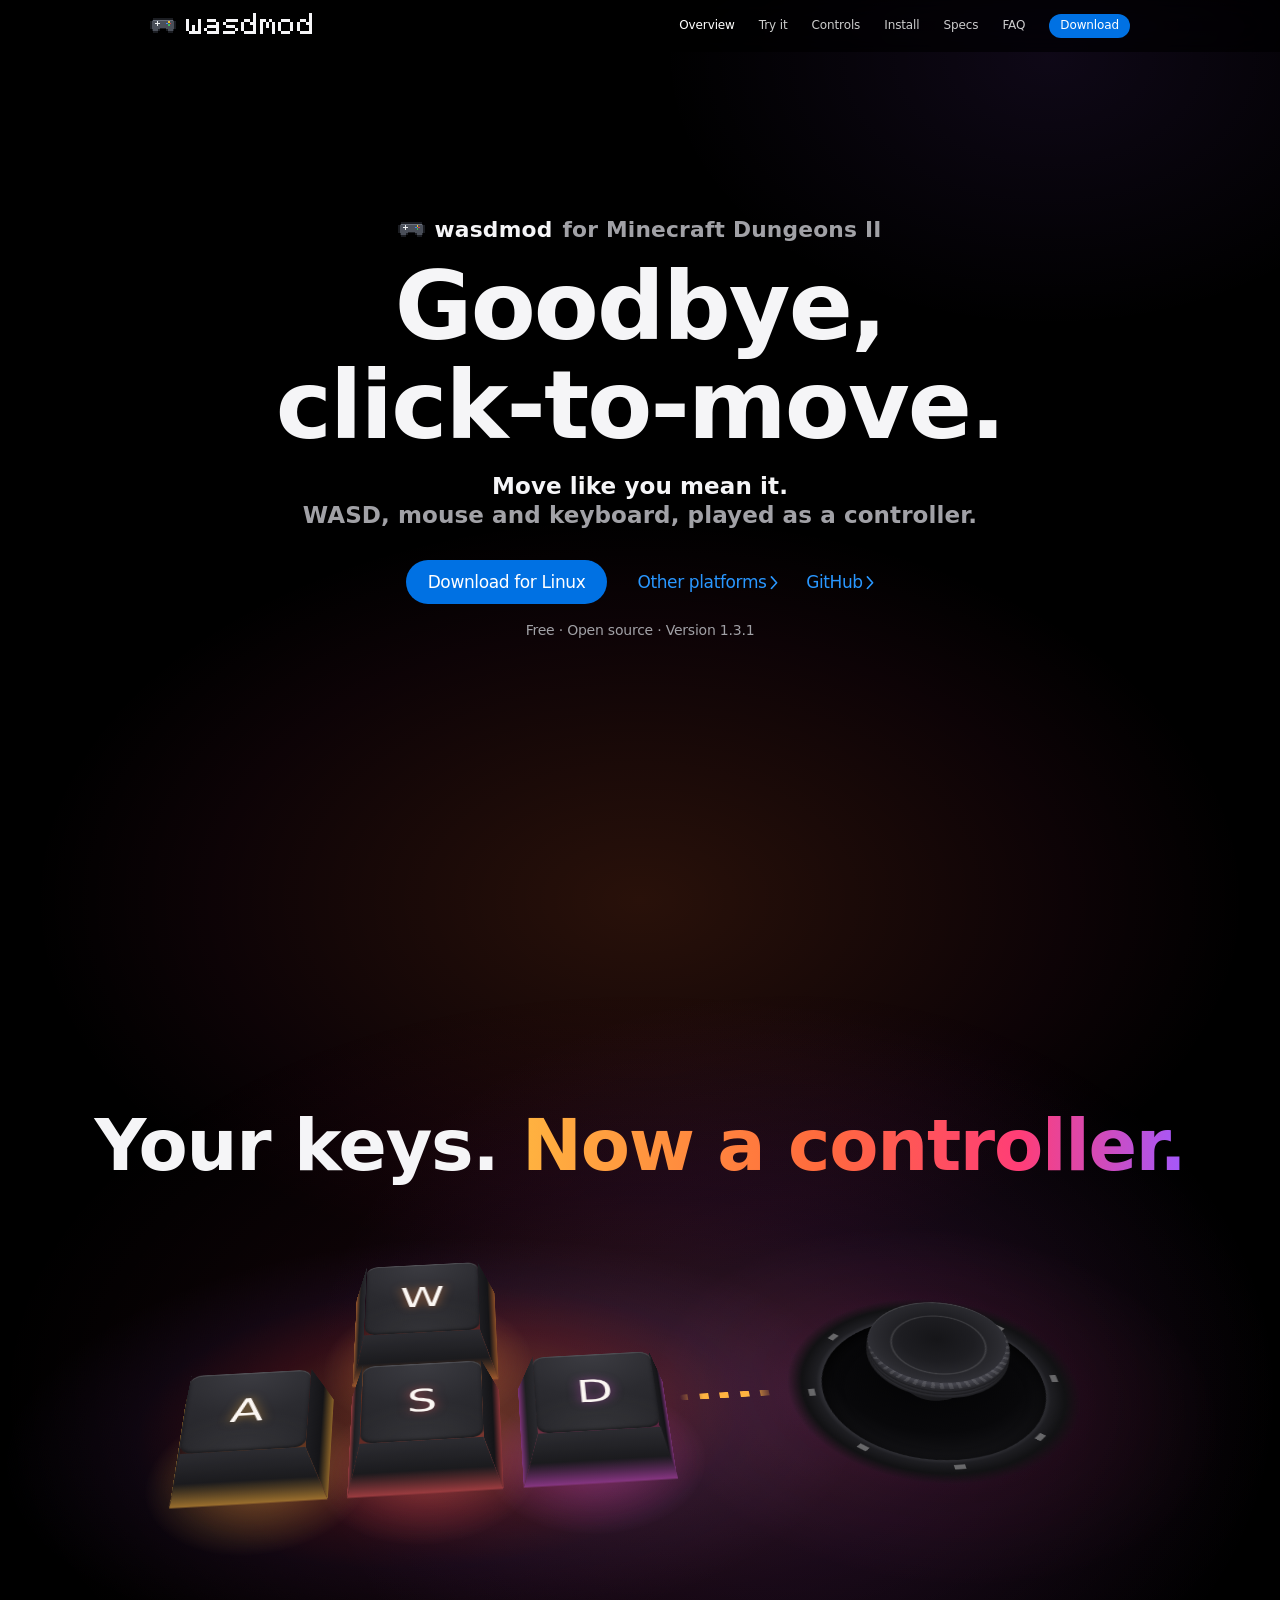
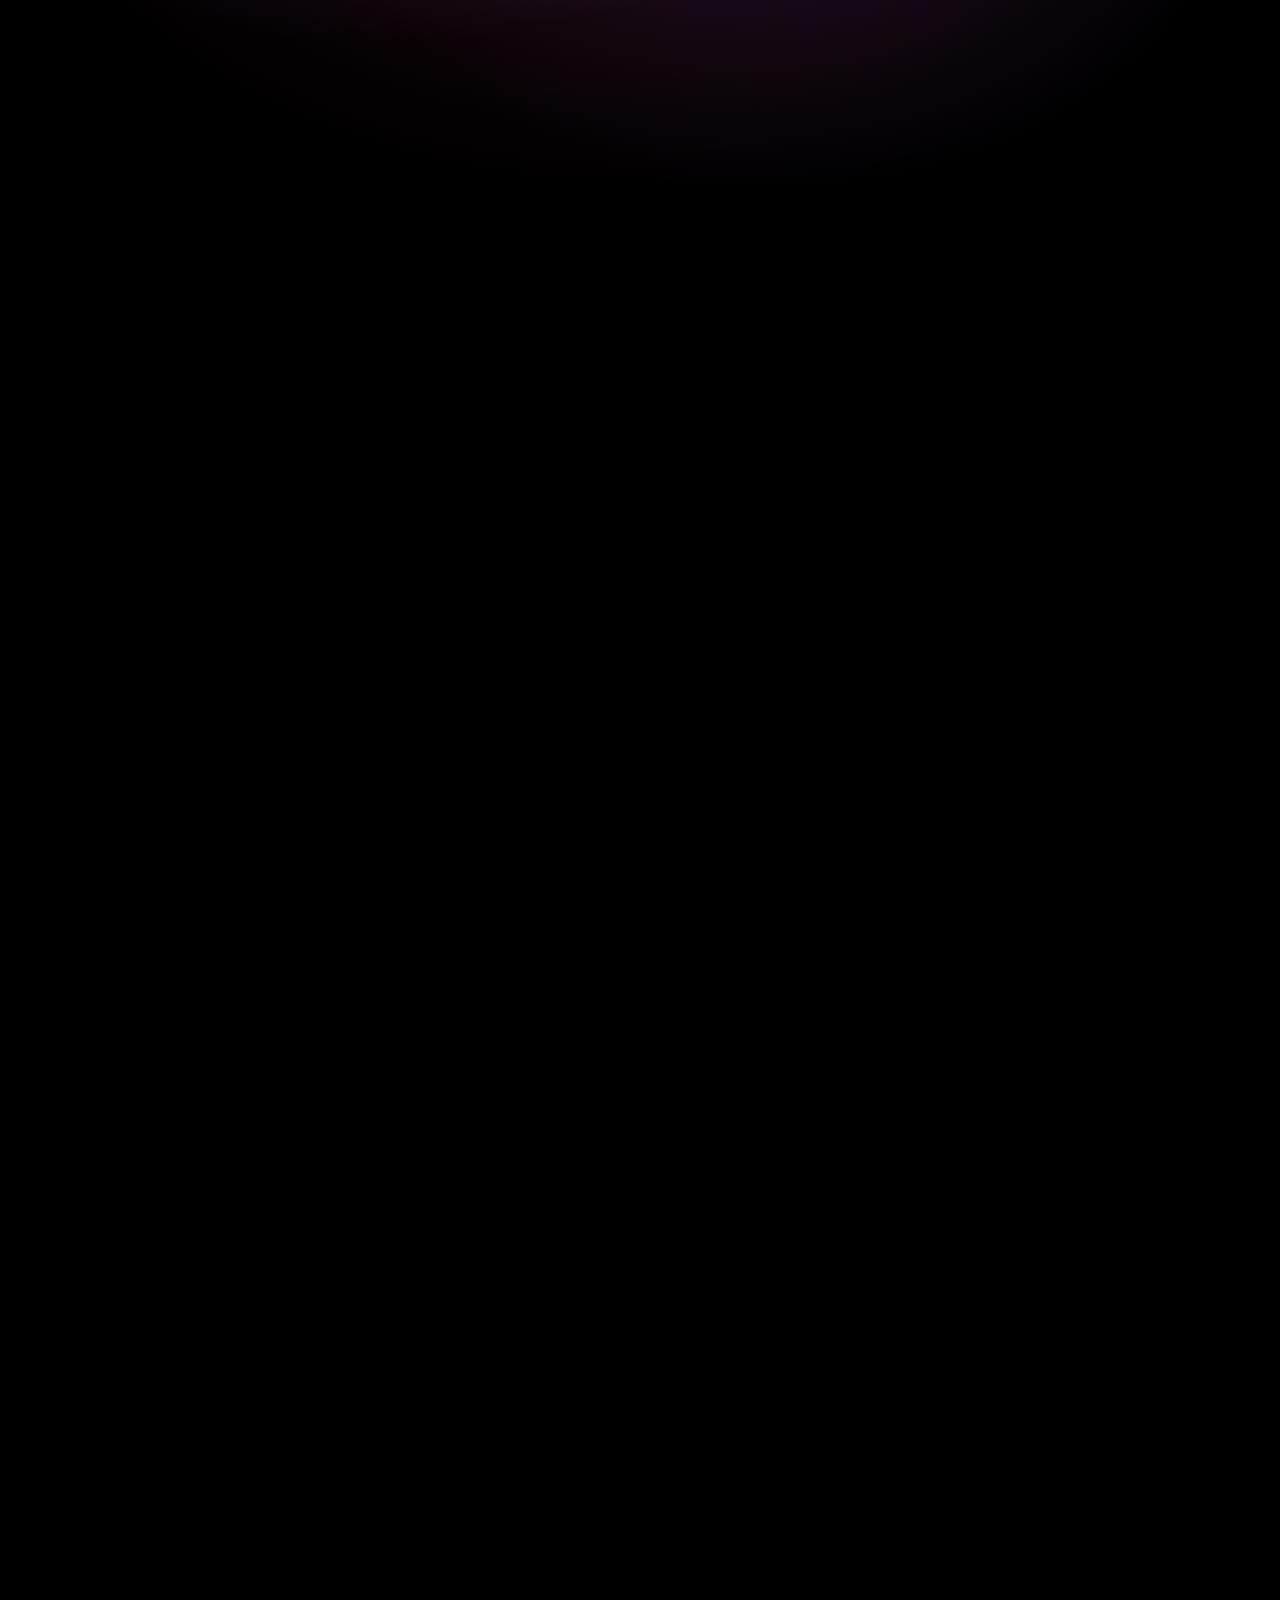
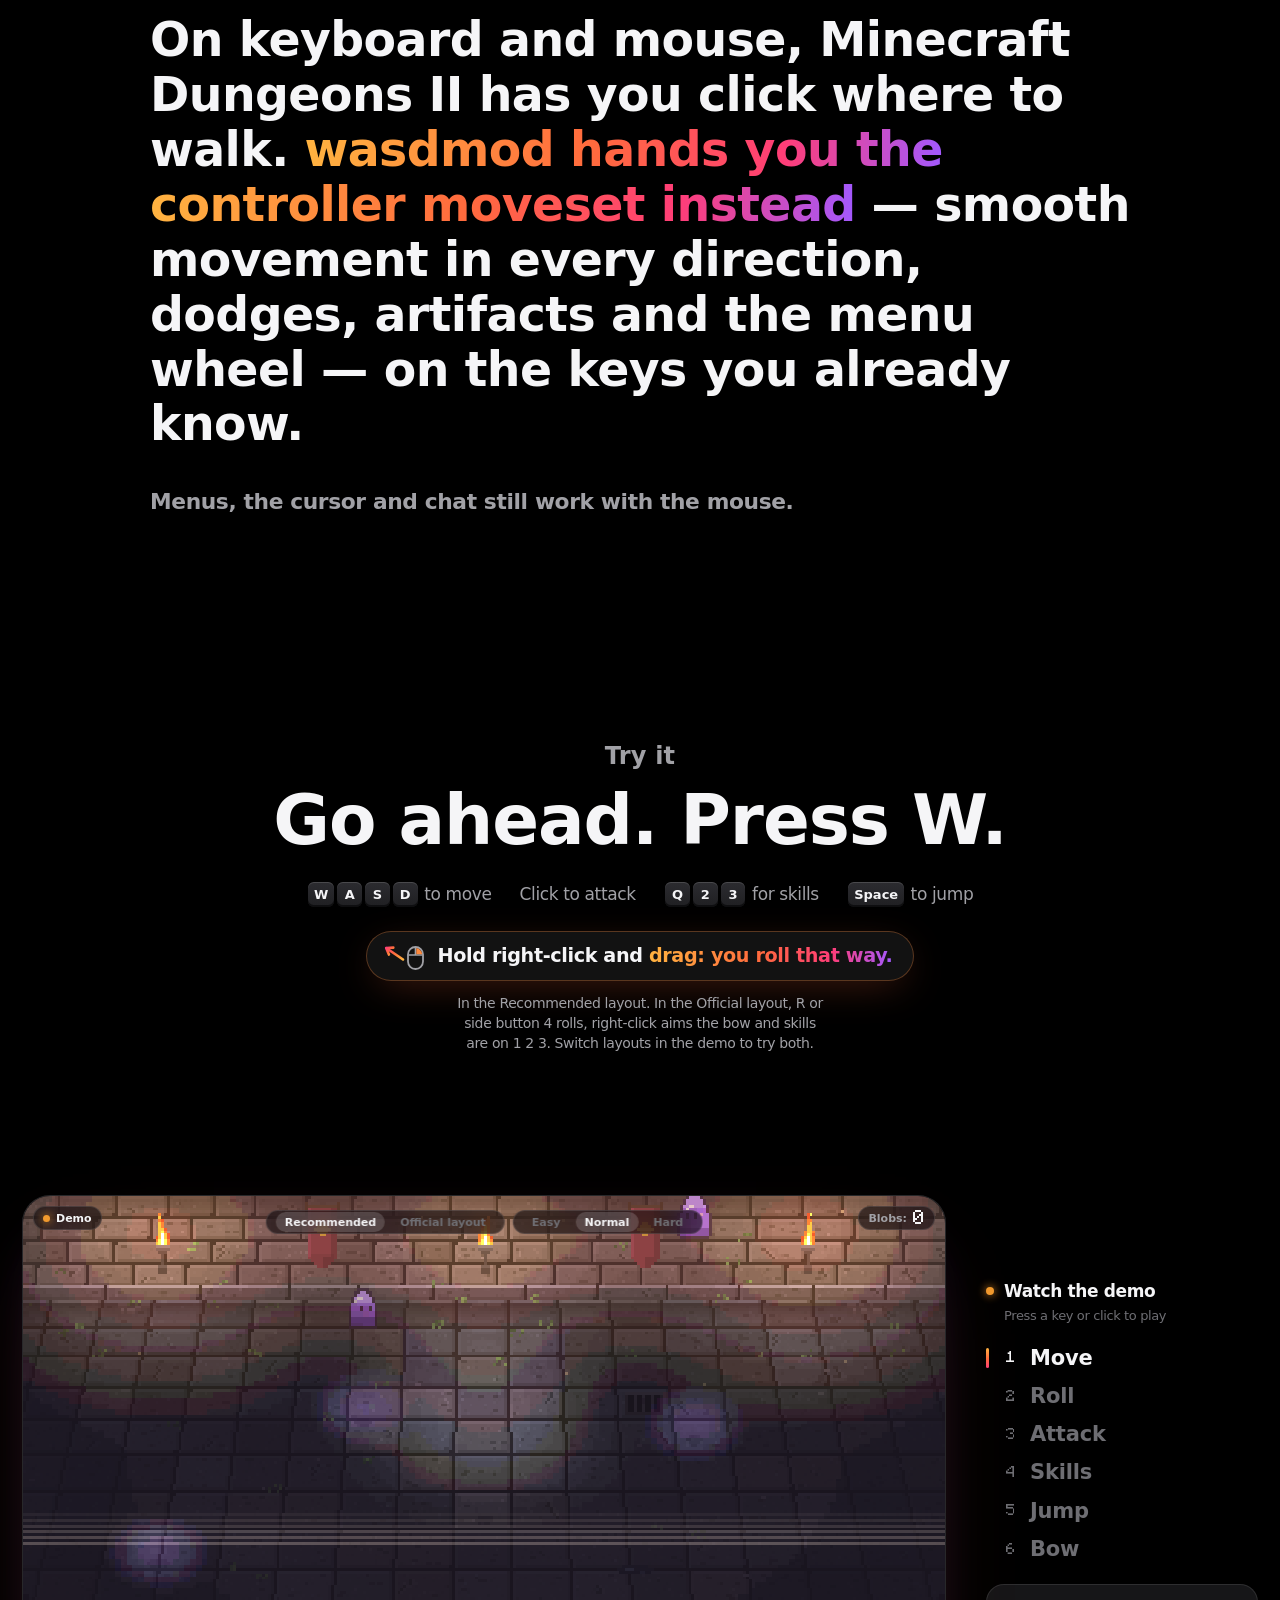
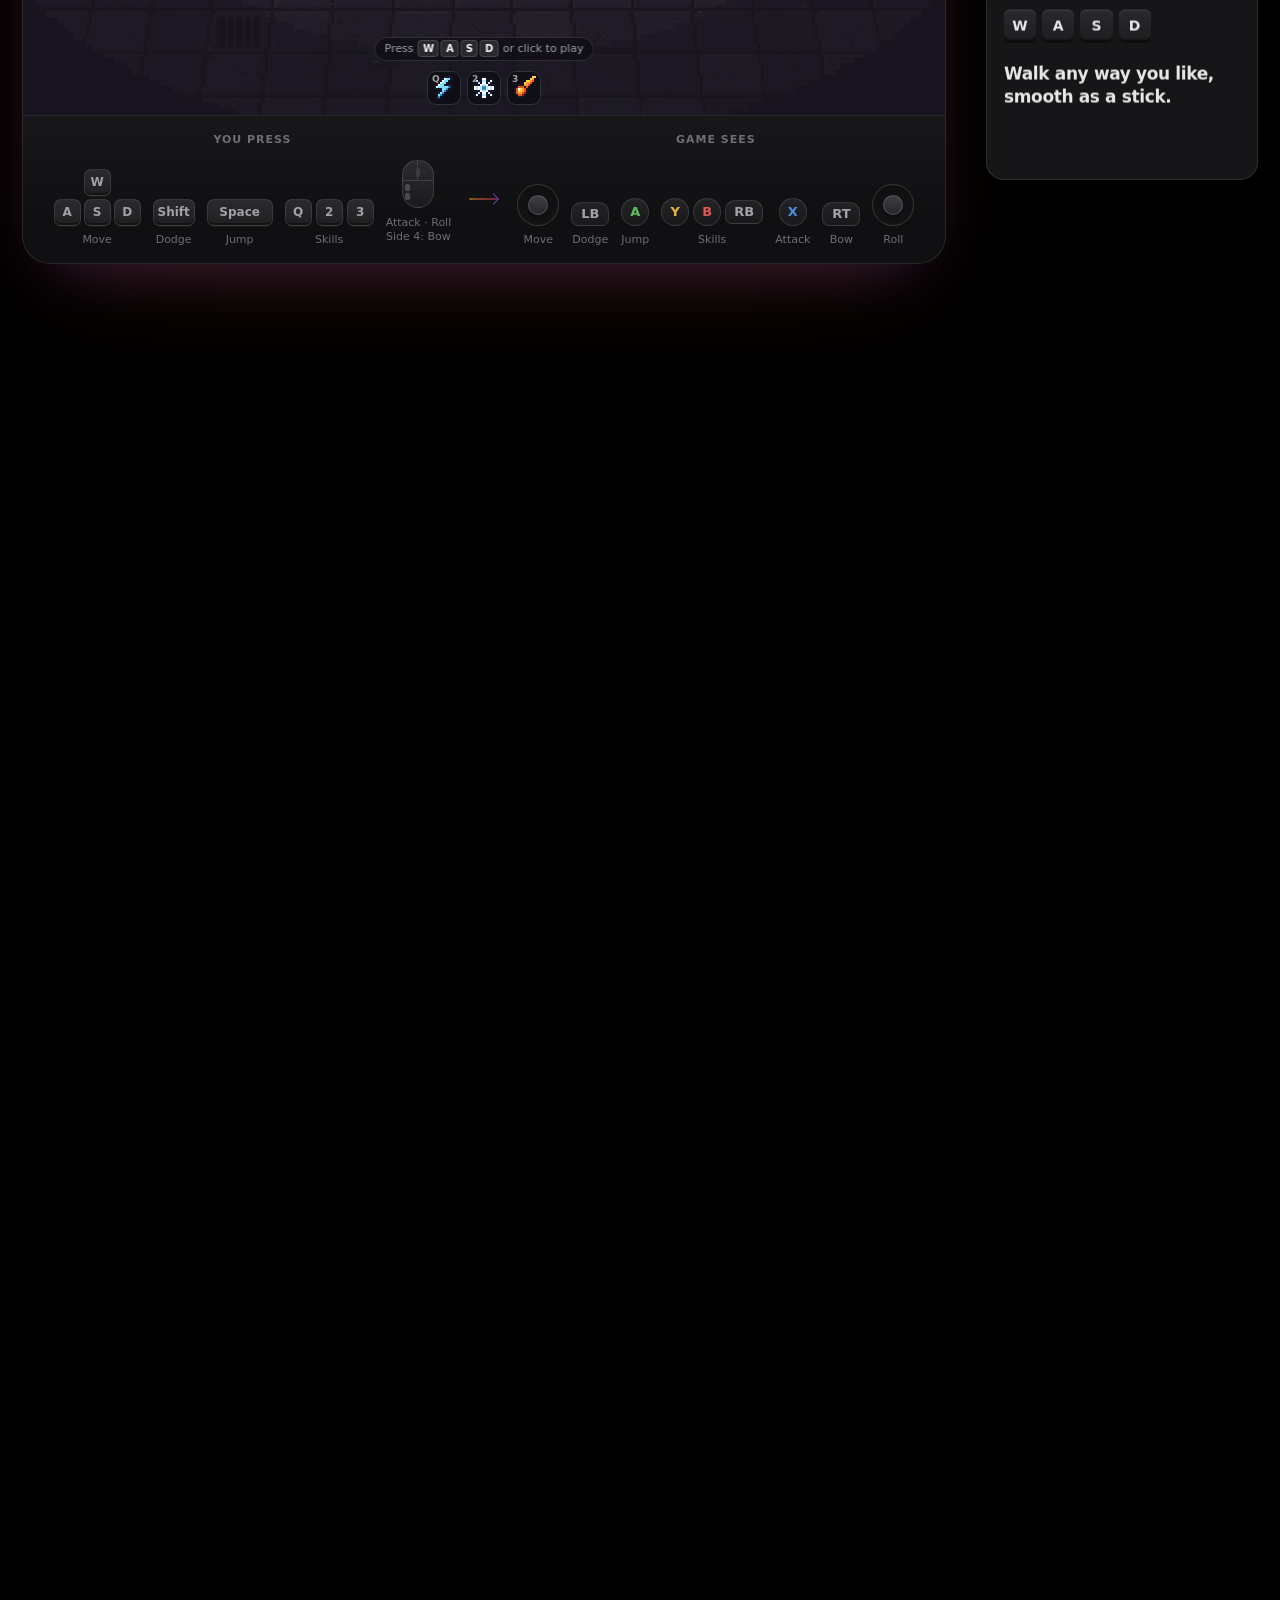
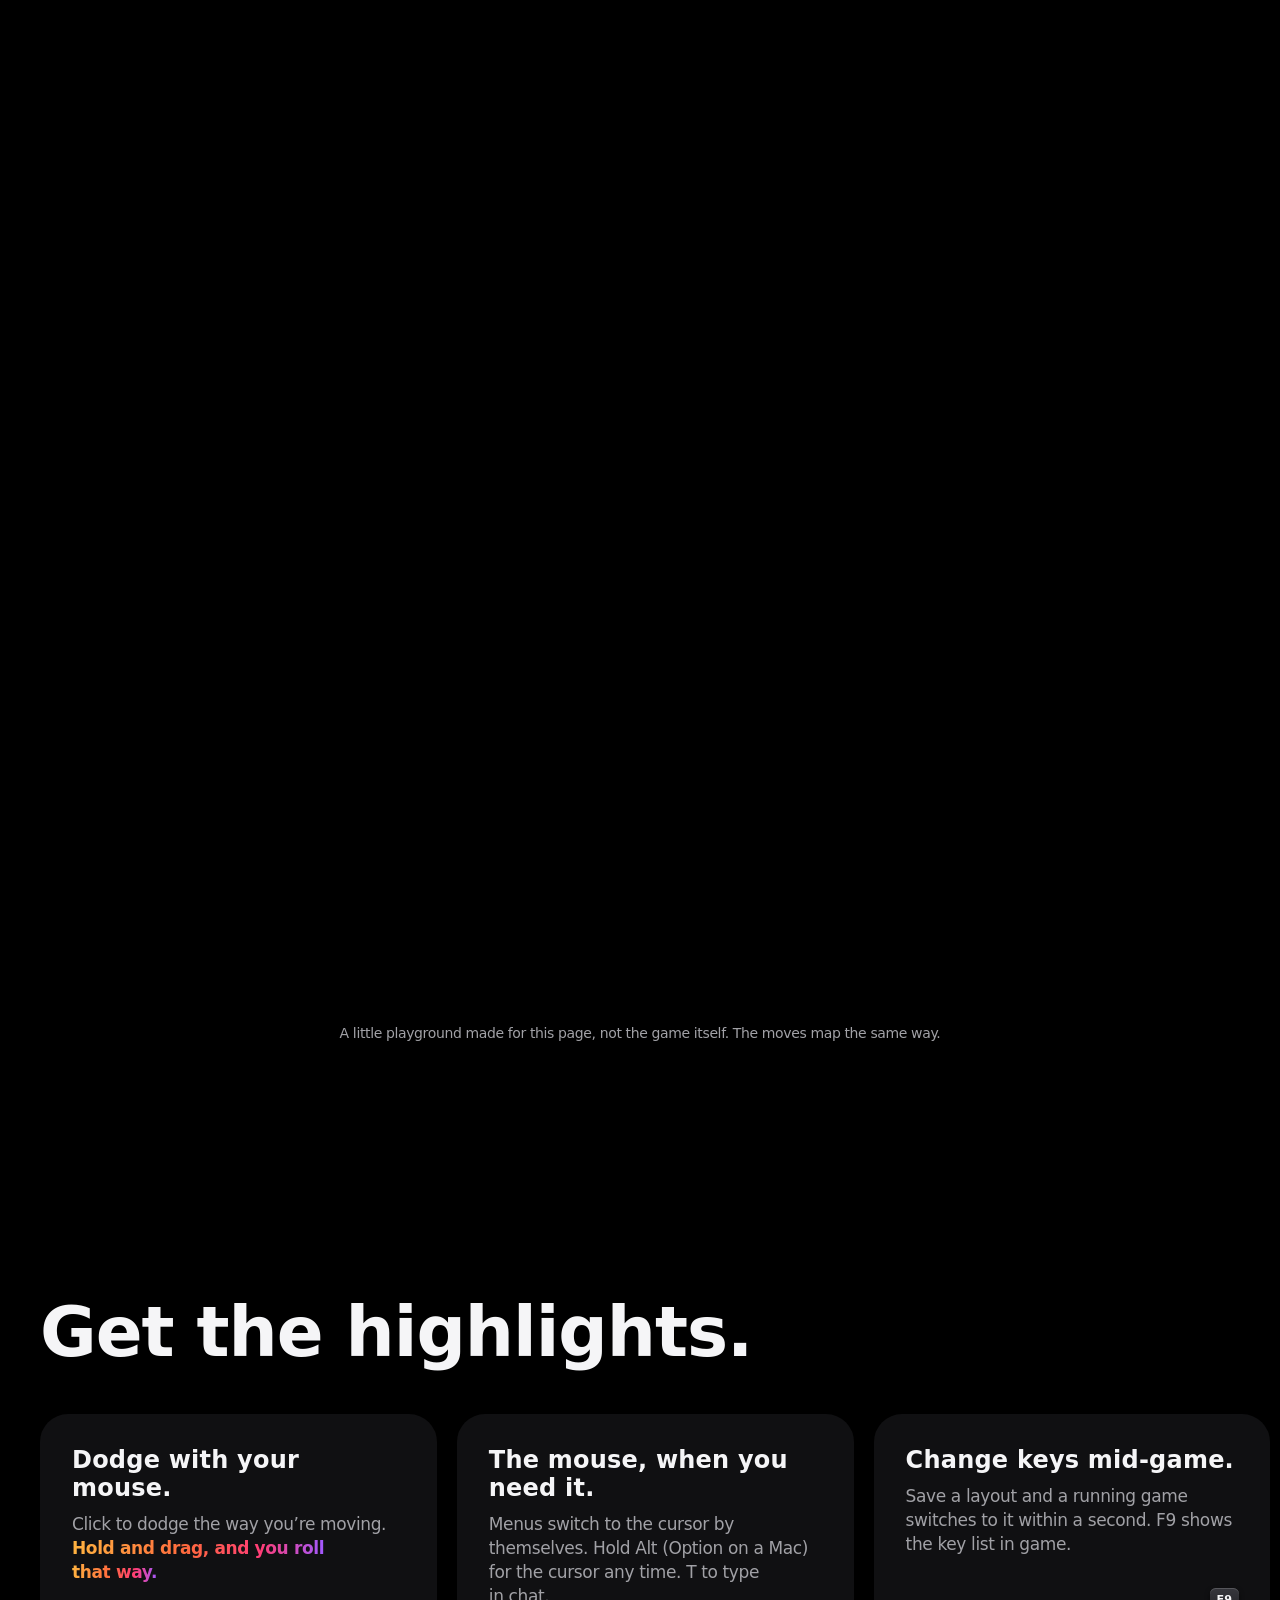
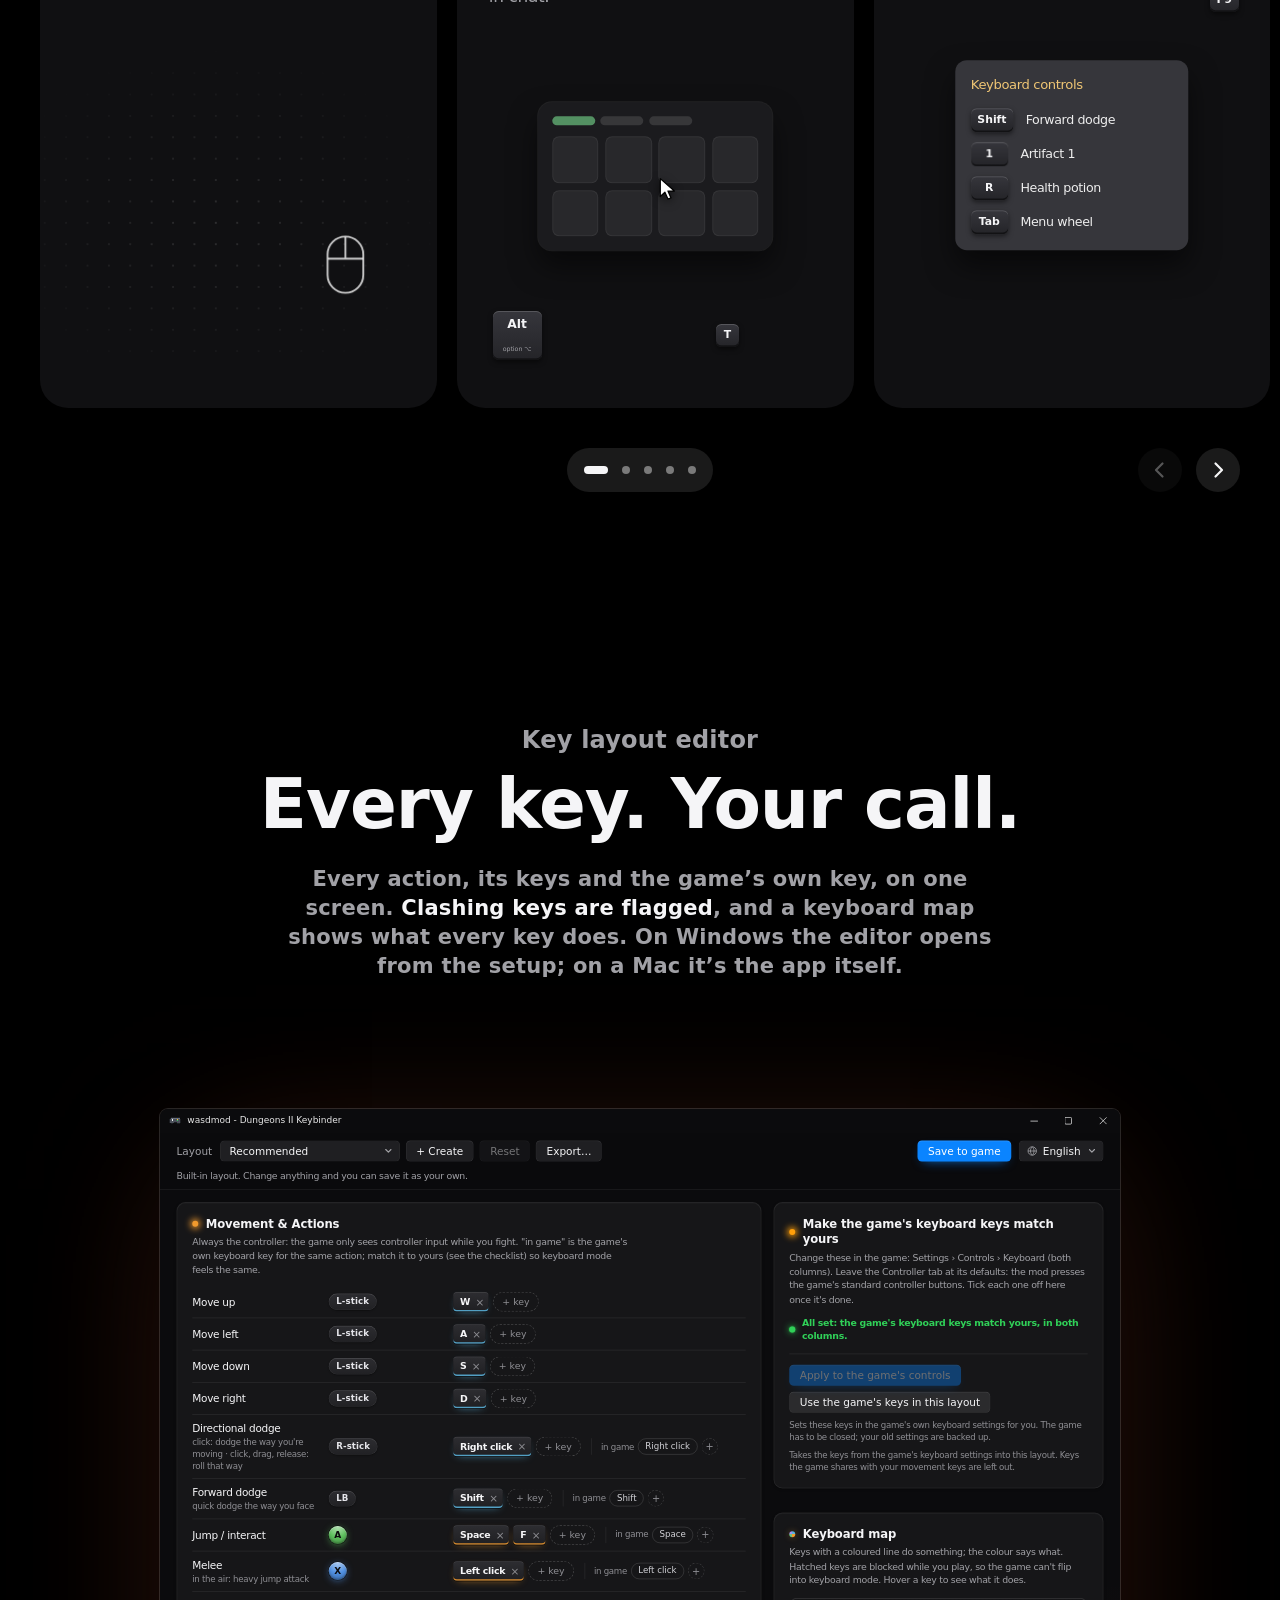
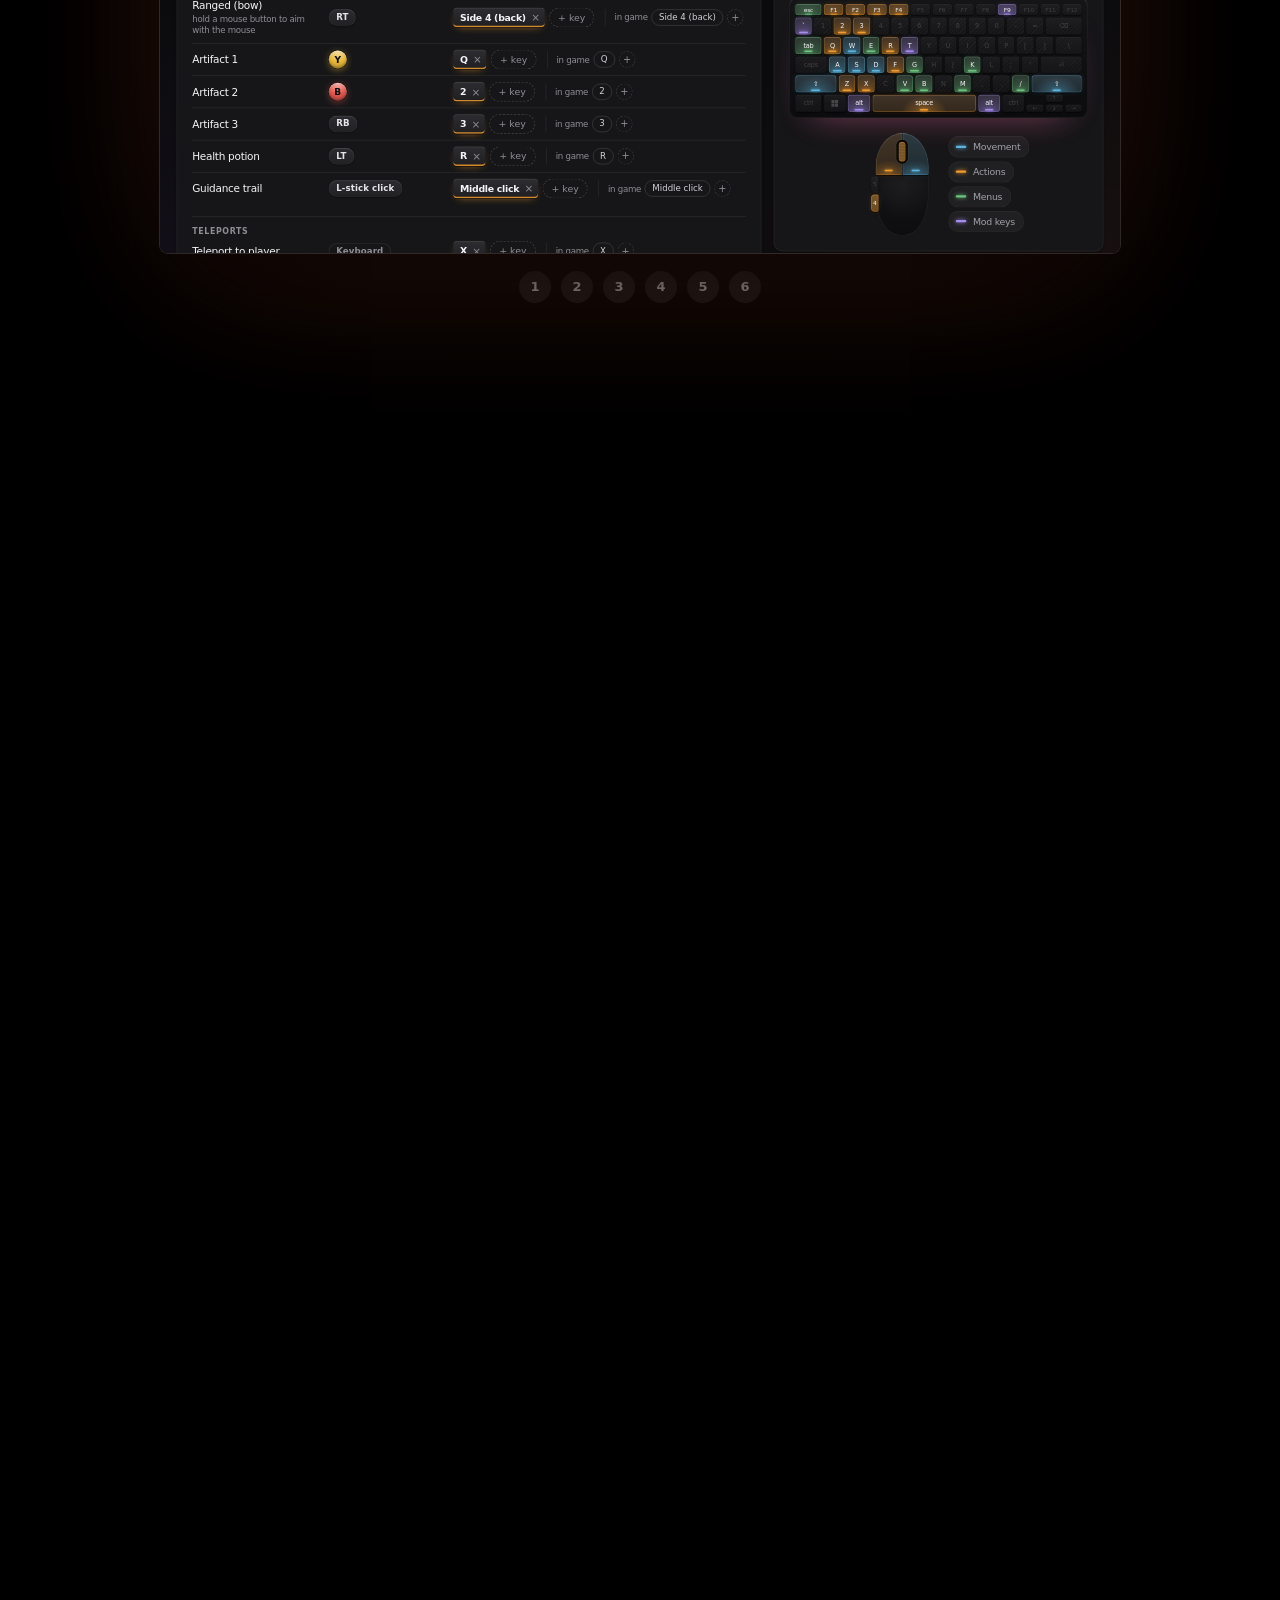
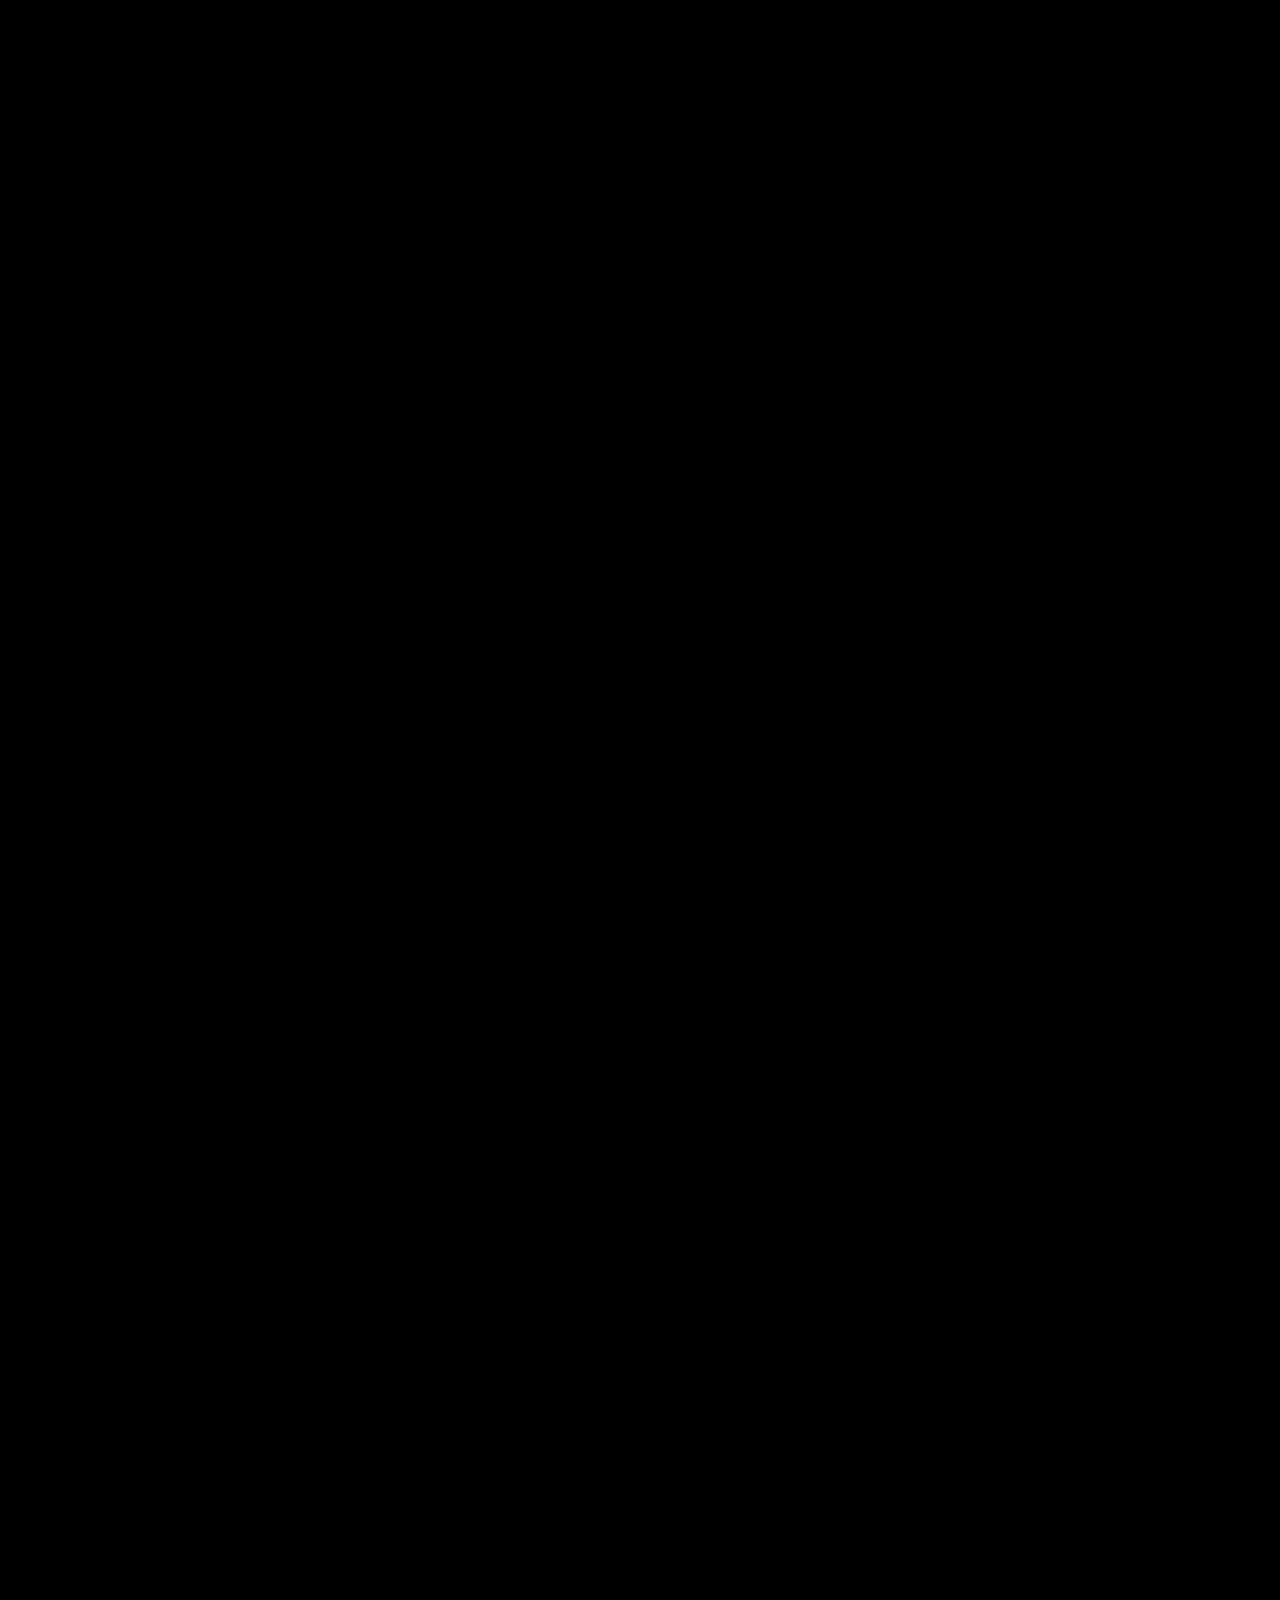
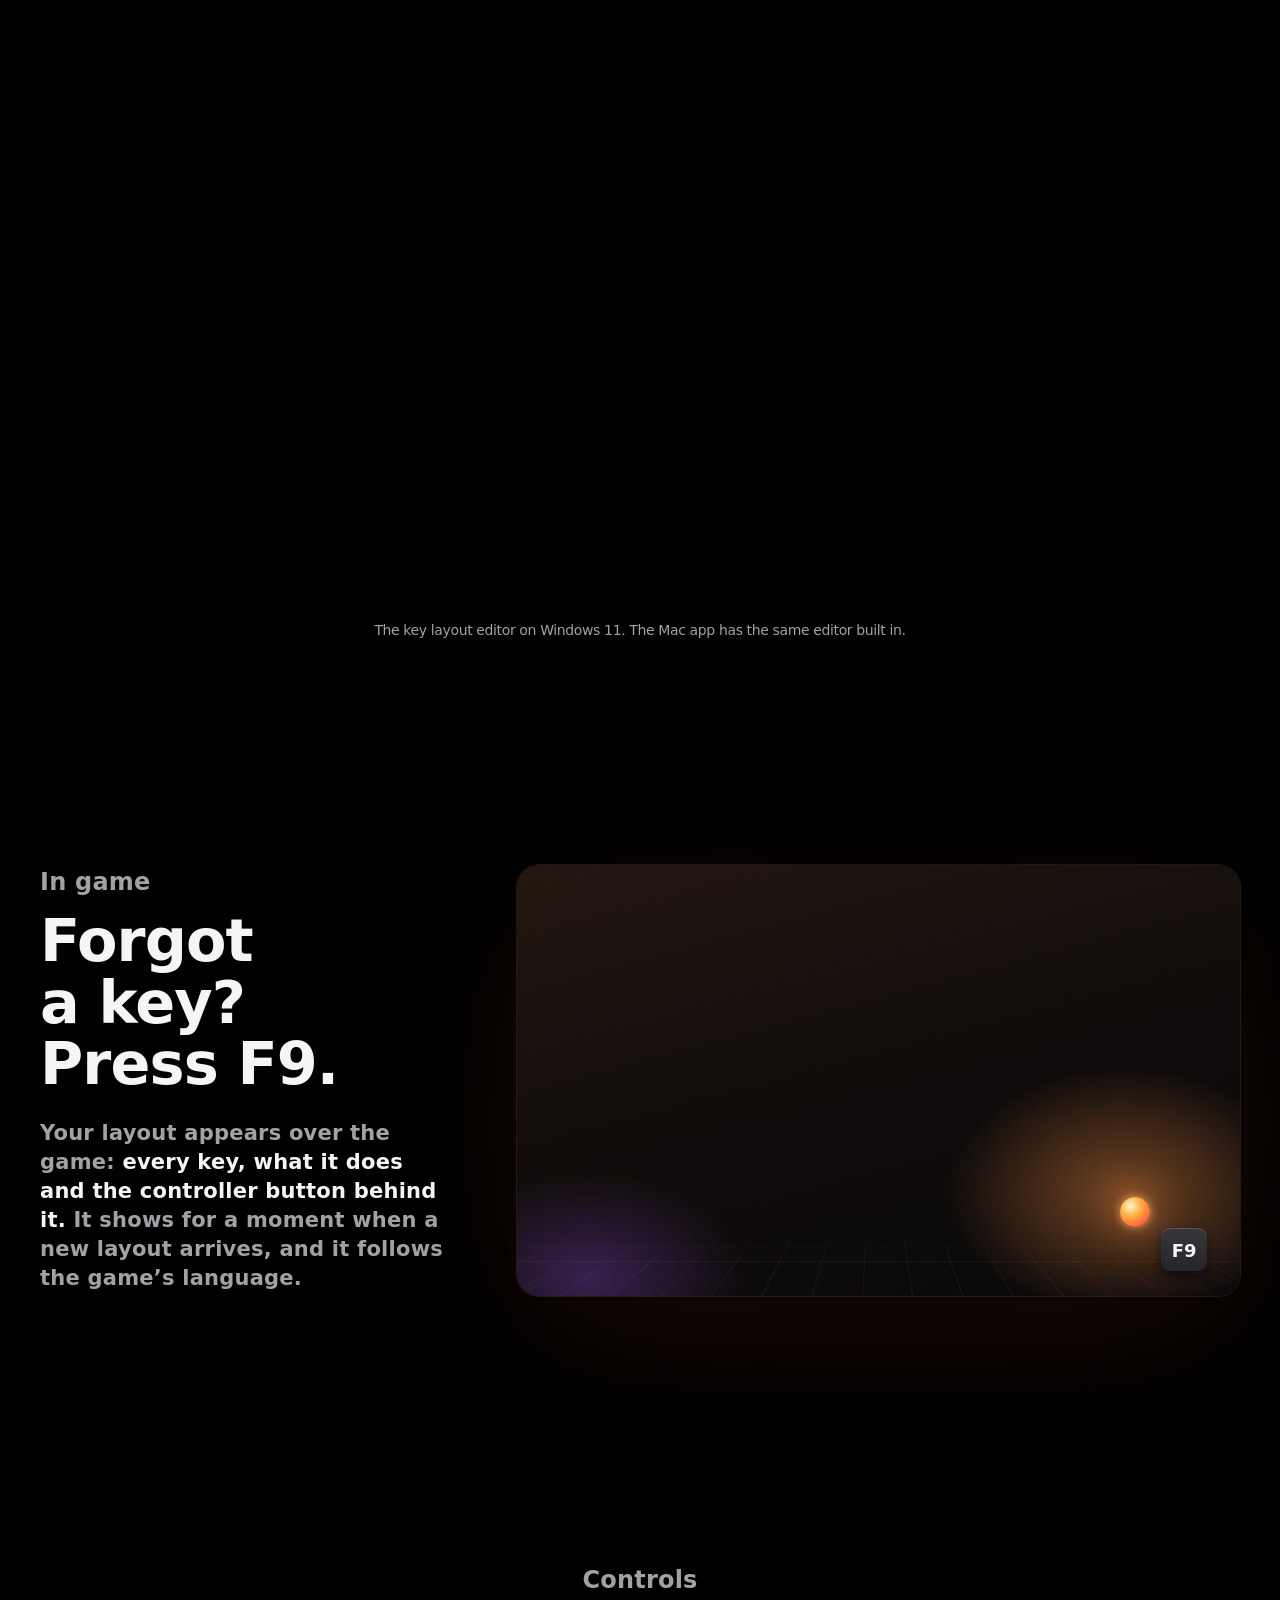
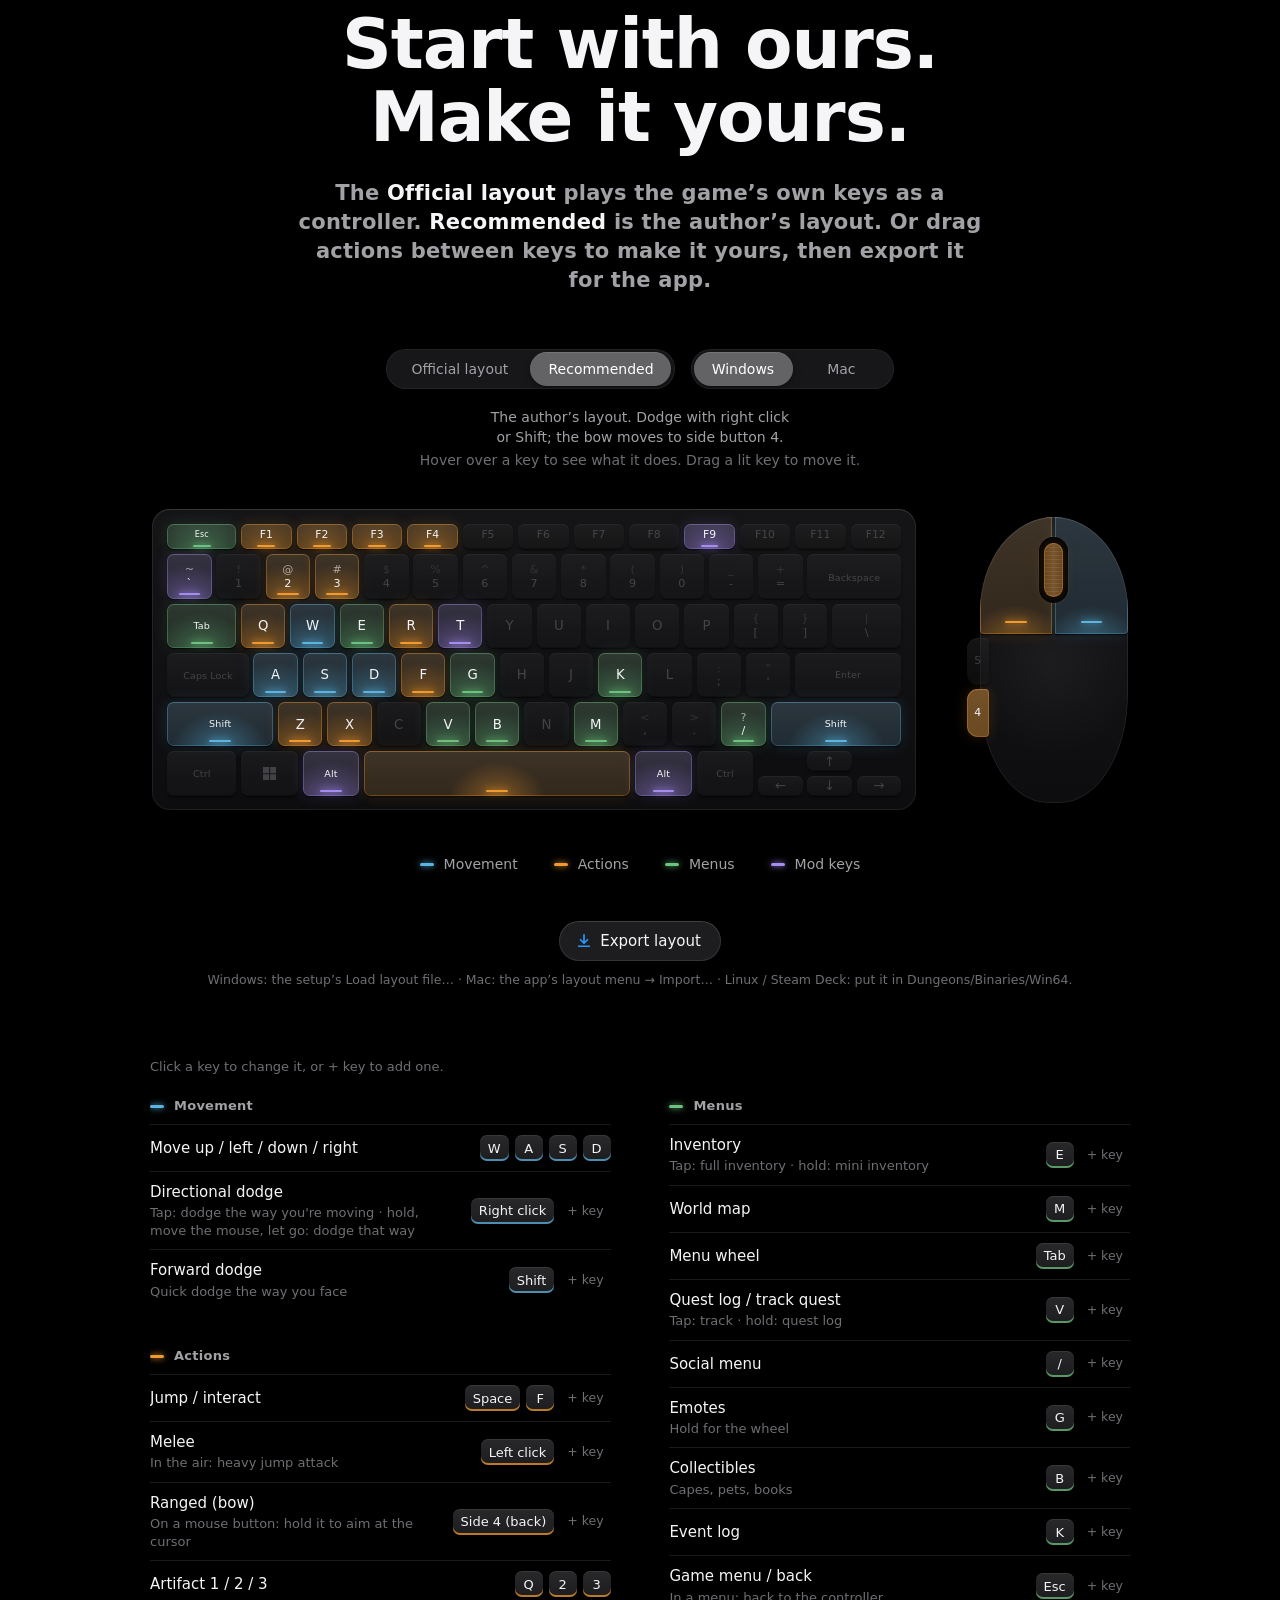
==== commit 511ddfd0: "Key map: the editor's logic from wasdmod 1.3.1 Co-Authored-By: Claude Opus 5.5 <noreply@anthropic.co" ====
--- a/index.html
+++ b/index.html
@@ -37,7 +37,7 @@
 </script>
 <script src="site.js?v=20261007" defer></script>
 <script src="demo.js?v=20261007" defer></script>
-<script src="keybinder-core.js?v=20261007" defer></script>
+<script src="keybinder-core.js?v=20261007b" defer></script>
 <script src="keymap.js?v=20261007" defer></script>
 <script type="application/ld+json">
 {
@@ -48,7 +48,7 @@
   "description": "WASD, mouse and keyboard controls for Minecraft Dungeons II, played as a virtual controller instead of click-to-move.",
   "operatingSystem": "Windows, macOS 11 or later (CrossOver), Linux and Steam Deck (Proton)",
   "applicationCategory": "GameApplication",
-  "softwareVersion": "1.3.0",
+  "softwareVersion": "1.3.1",
   "inLanguage": ["en", "de", "es", "fr", "it", "nl", "pl", "pt-BR", "sv", "tr", "ru", "uk", "ja", "ko", "zh-Hans", "zh-Hant"],
   "license": "https://opensource.org/licenses/MIT",
   "url": "https://wanzho.github.io/wasd/",
@@ -103,7 +103,7 @@
           <a class="btn btn-primary" data-dl href="https://github.com/Wanzho/mcd2-wasd/releases/latest/download/wasdmod-Windows.exe"><span data-dl-label>Download for Windows</span></a>
           <span class="cta-links"><a class="link-chev" href="#install">Other platforms</a><a class="link-chev" href="https://github.com/Wanzho/mcd2-wasd">GitHub</a></span>
         </div>
-        <p class="hero-fine">Free · Open source · <span data-version>Version 1.3.0</span></p>
+        <p class="hero-fine">Free · Open source · <span data-version>Version 1.3.1</span></p>
       </div>
     </div>
 
@@ -597,7 +597,7 @@
         <a class="btn btn-primary" data-dl href="https://github.com/Wanzho/mcd2-wasd/releases/latest/download/wasdmod-Windows.exe"><span data-dl-label>Download for Windows</span></a>
         <a class="link-chev" href="#install">Other platforms</a>
       </div>
-      <p class="final-fine reveal"><span data-version>Version 1.3.0</span> · <a href="https://github.com/Wanzho/mcd2-wasd/releases">All versions</a></p>
+      <p class="final-fine reveal"><span data-version>Version 1.3.1</span> · <a href="https://github.com/Wanzho/mcd2-wasd/releases">All versions</a></p>
     </div>
   </section>
 
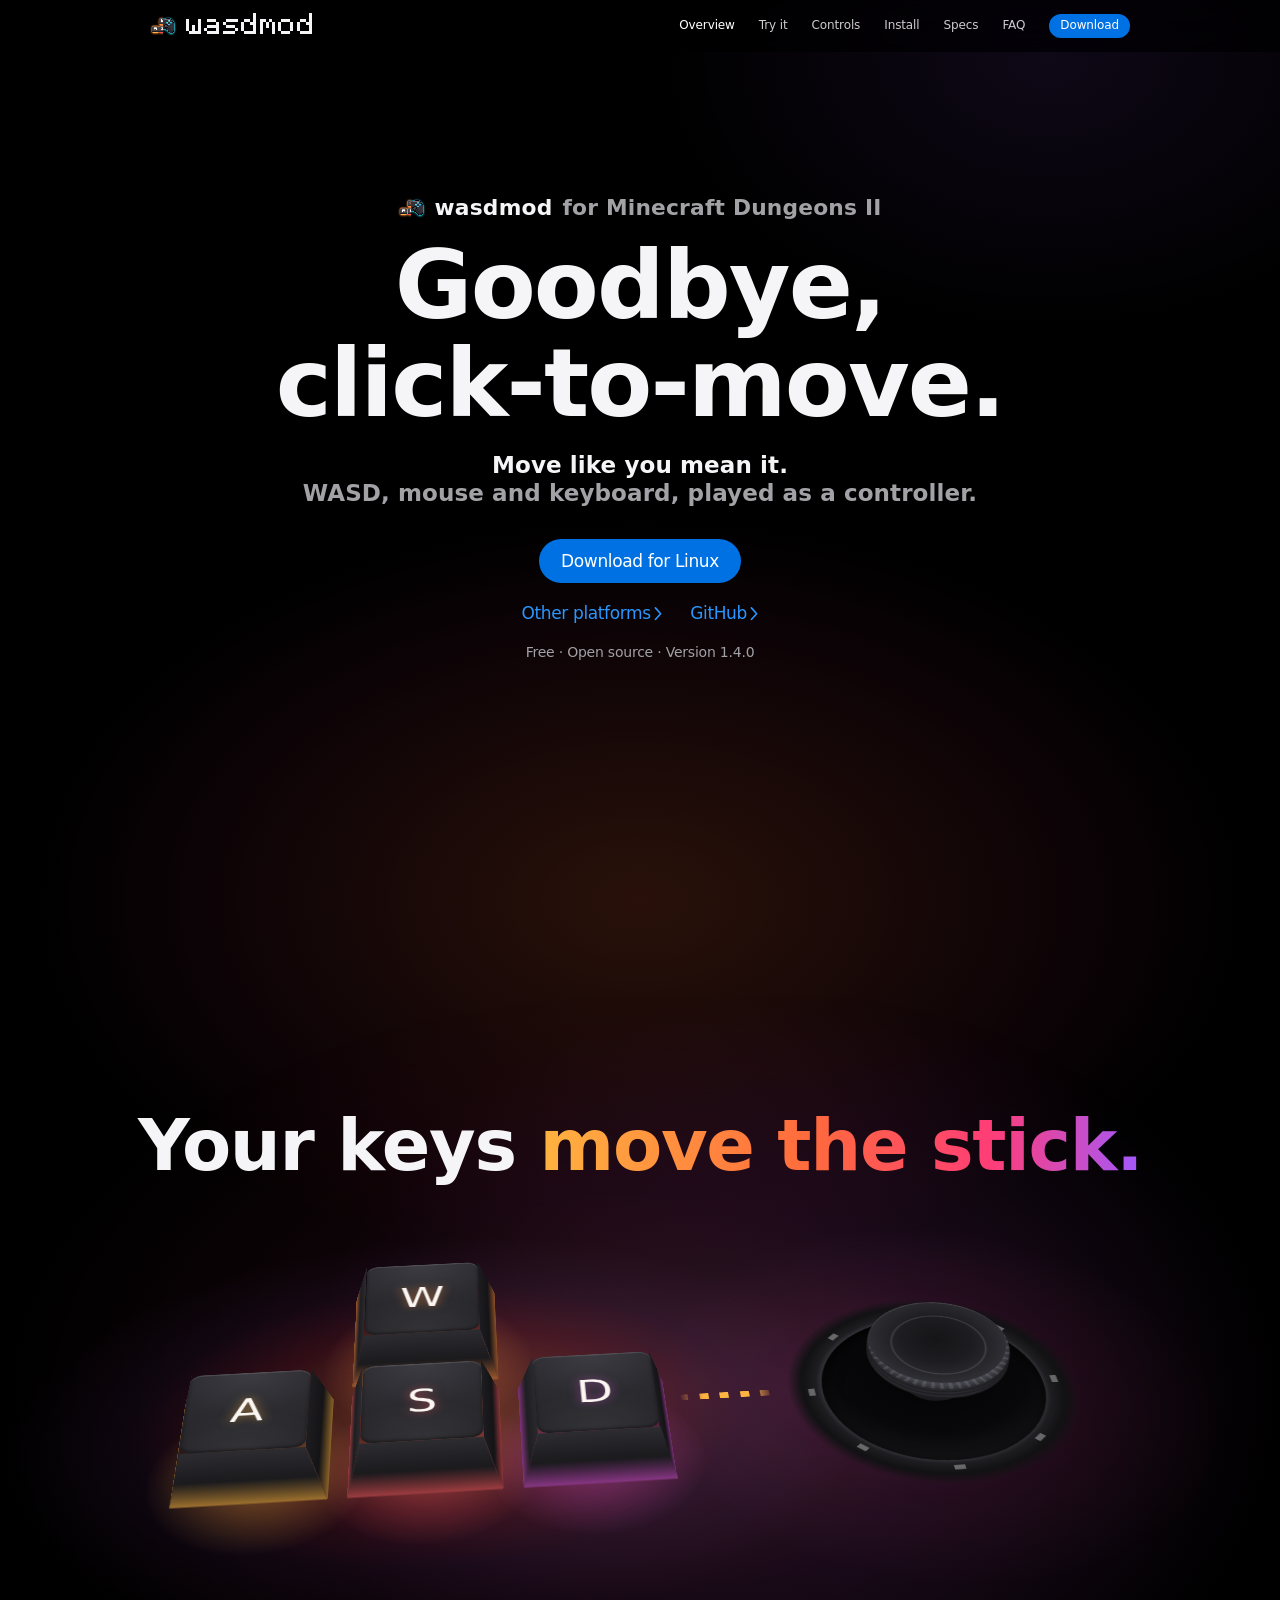
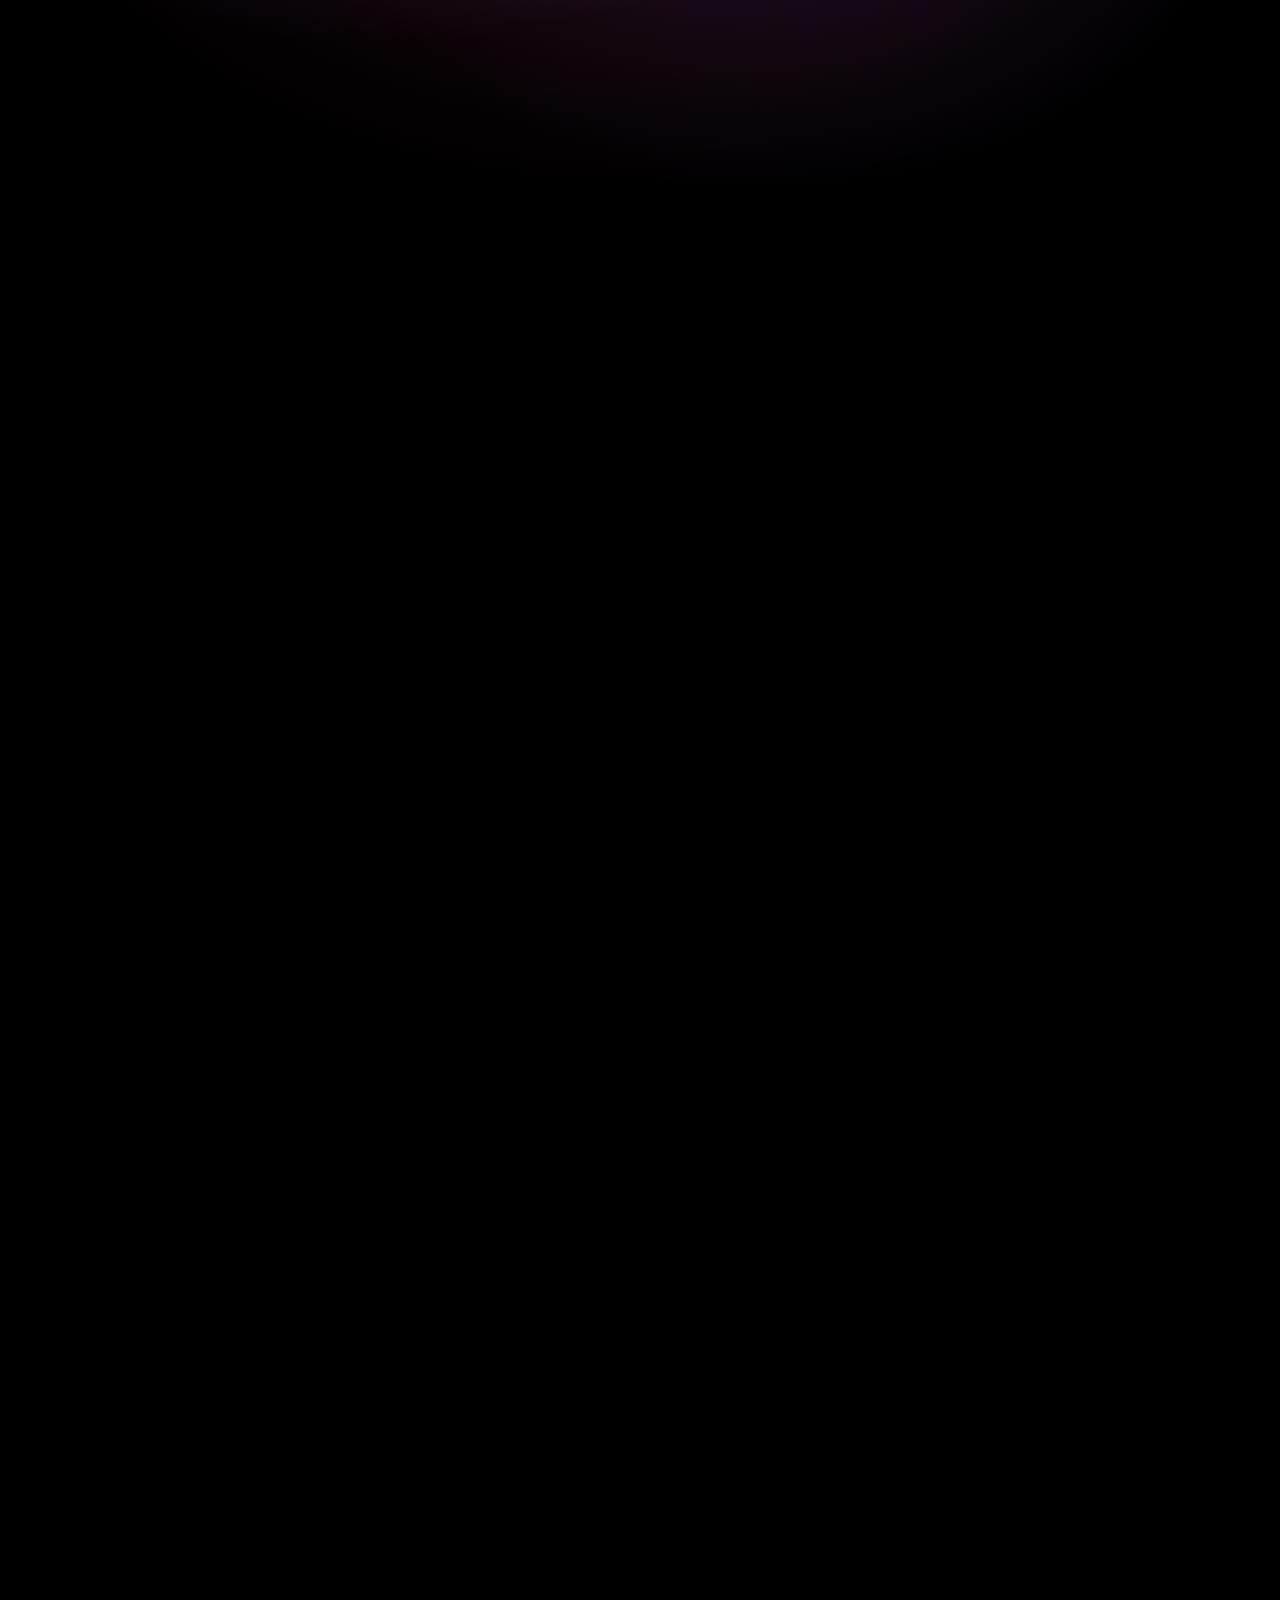
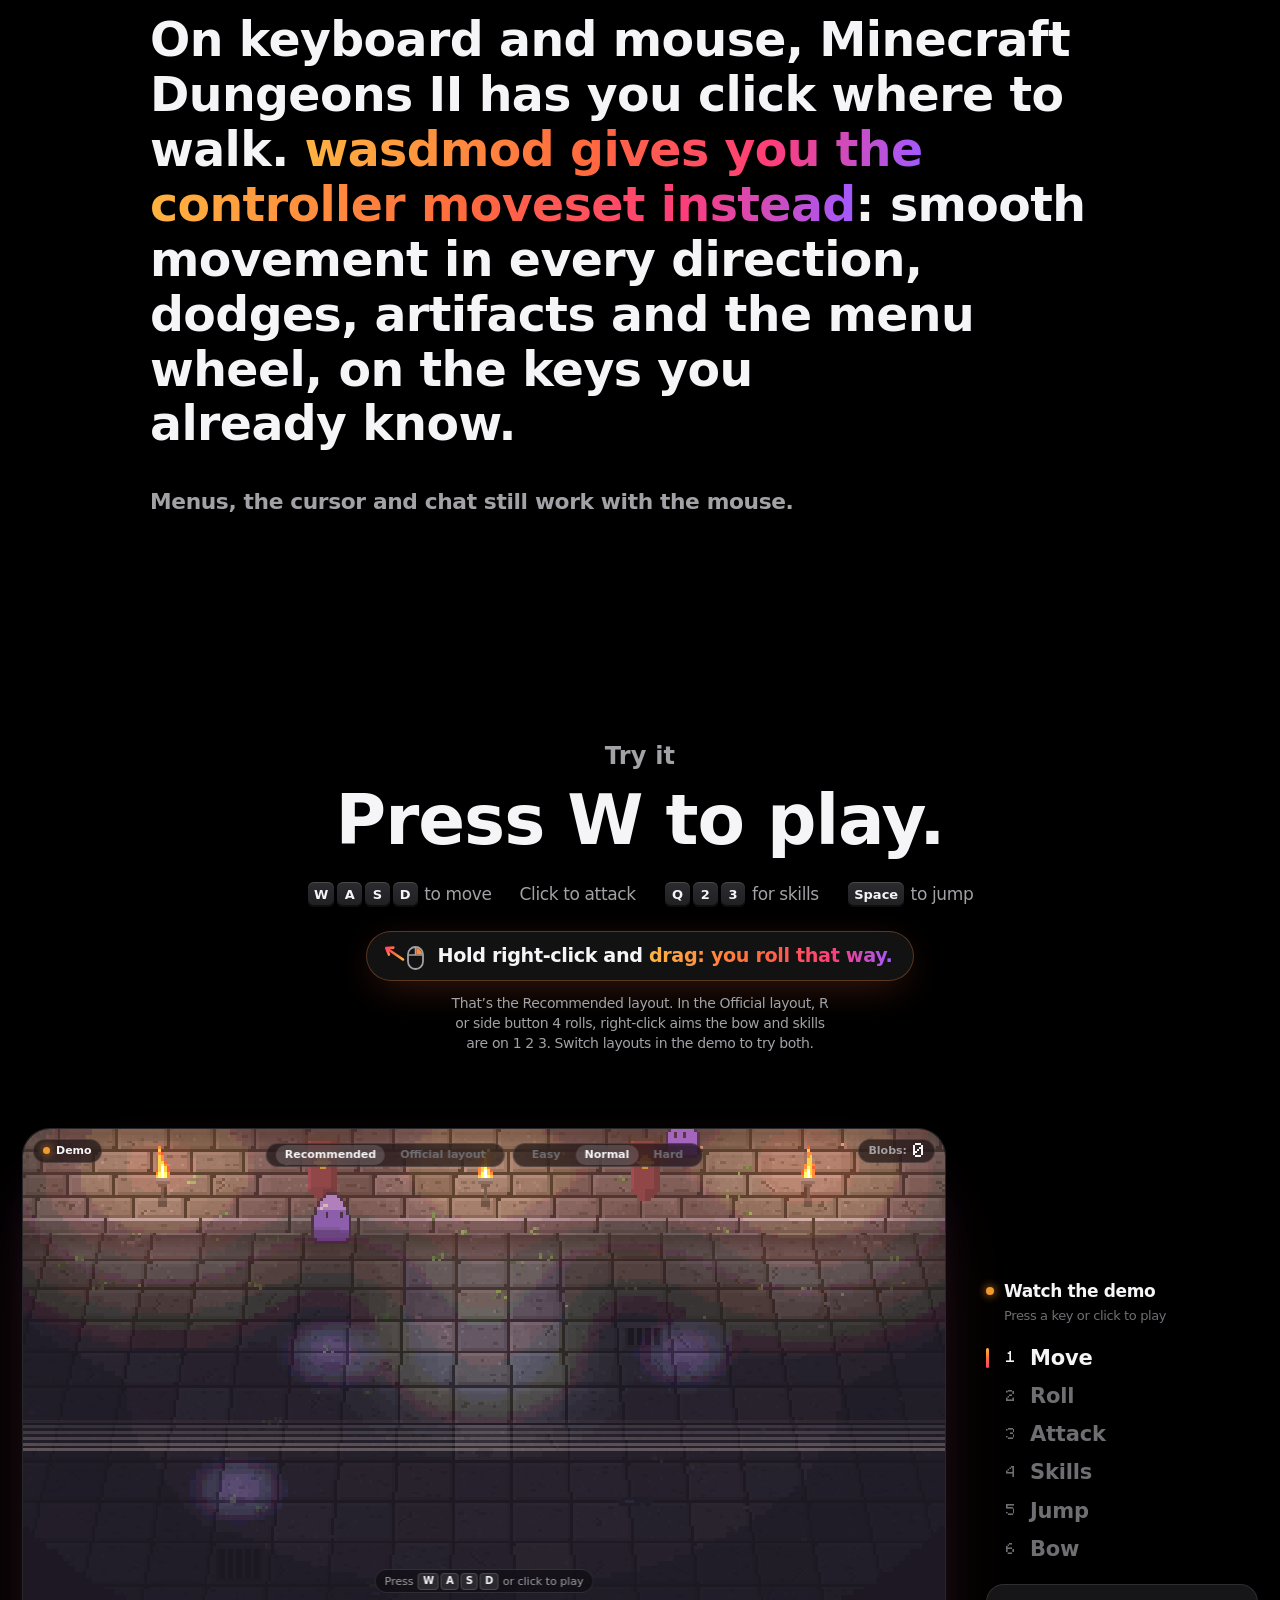
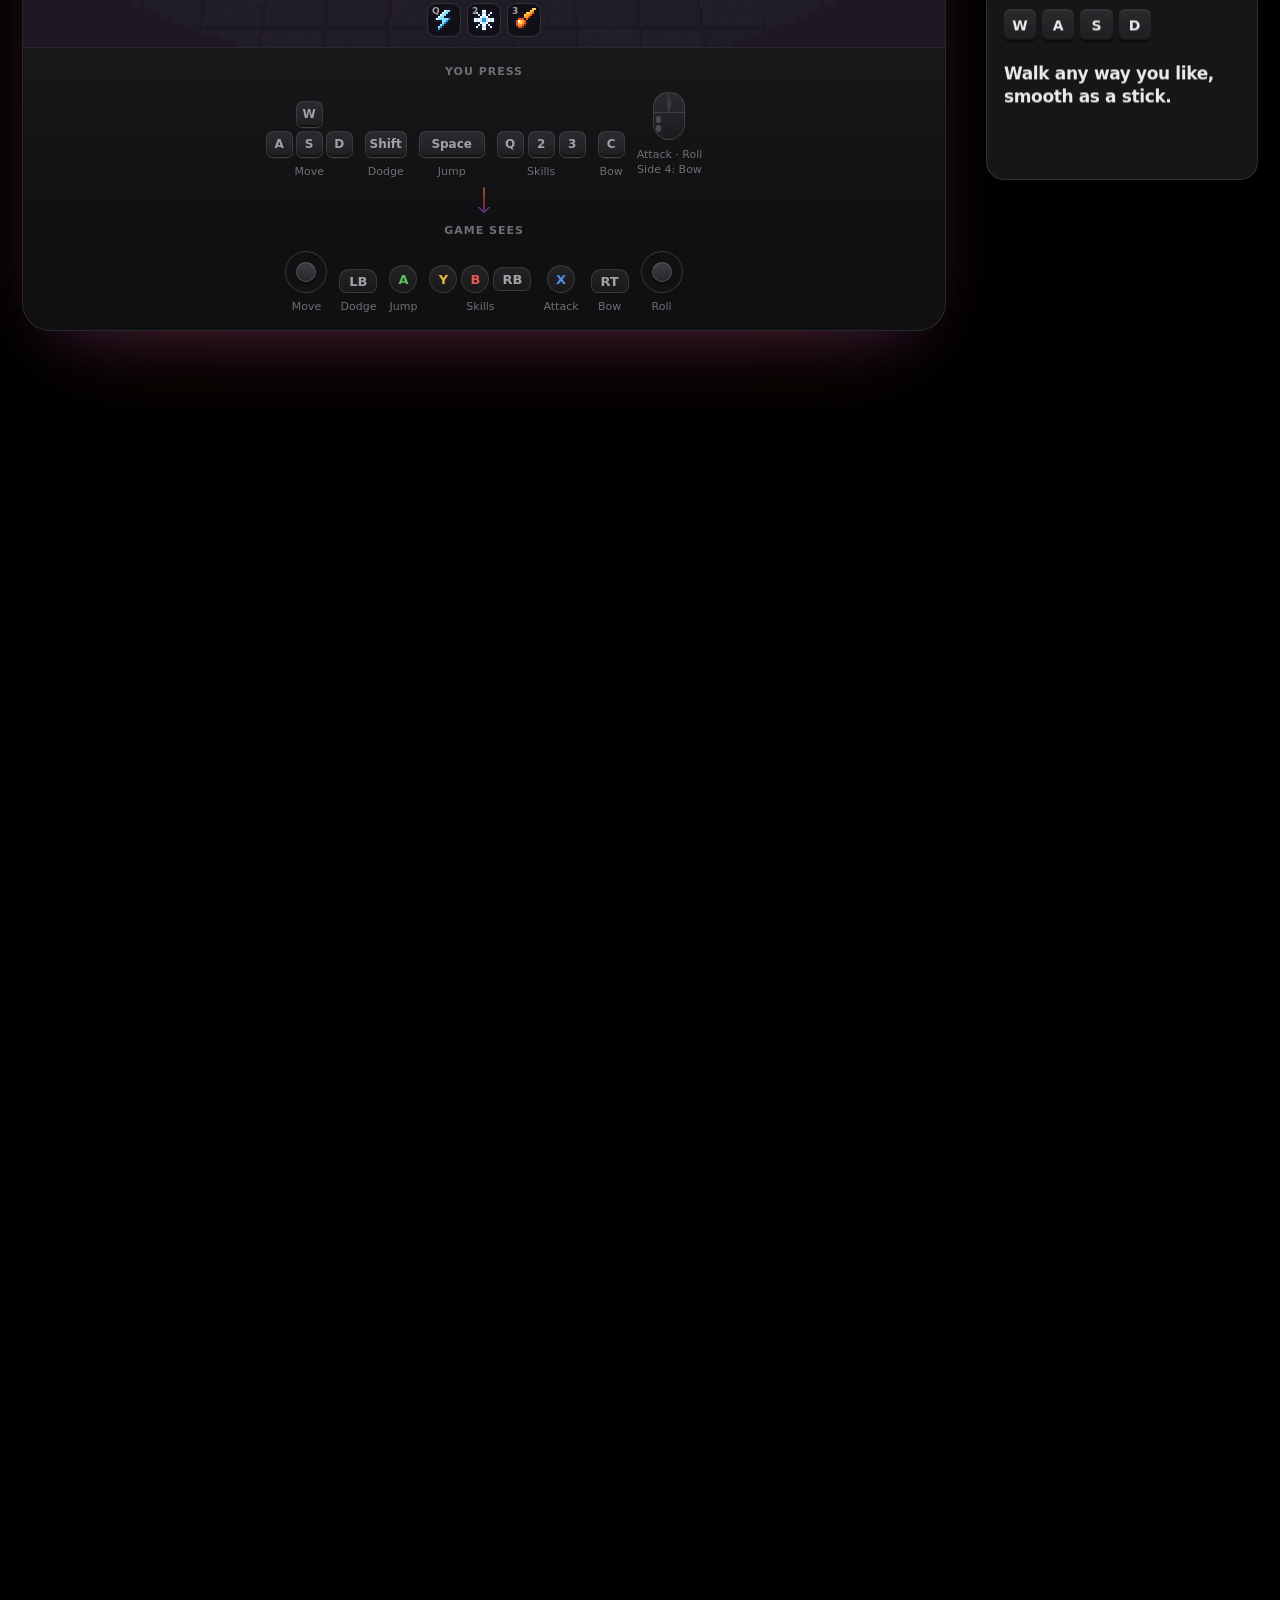
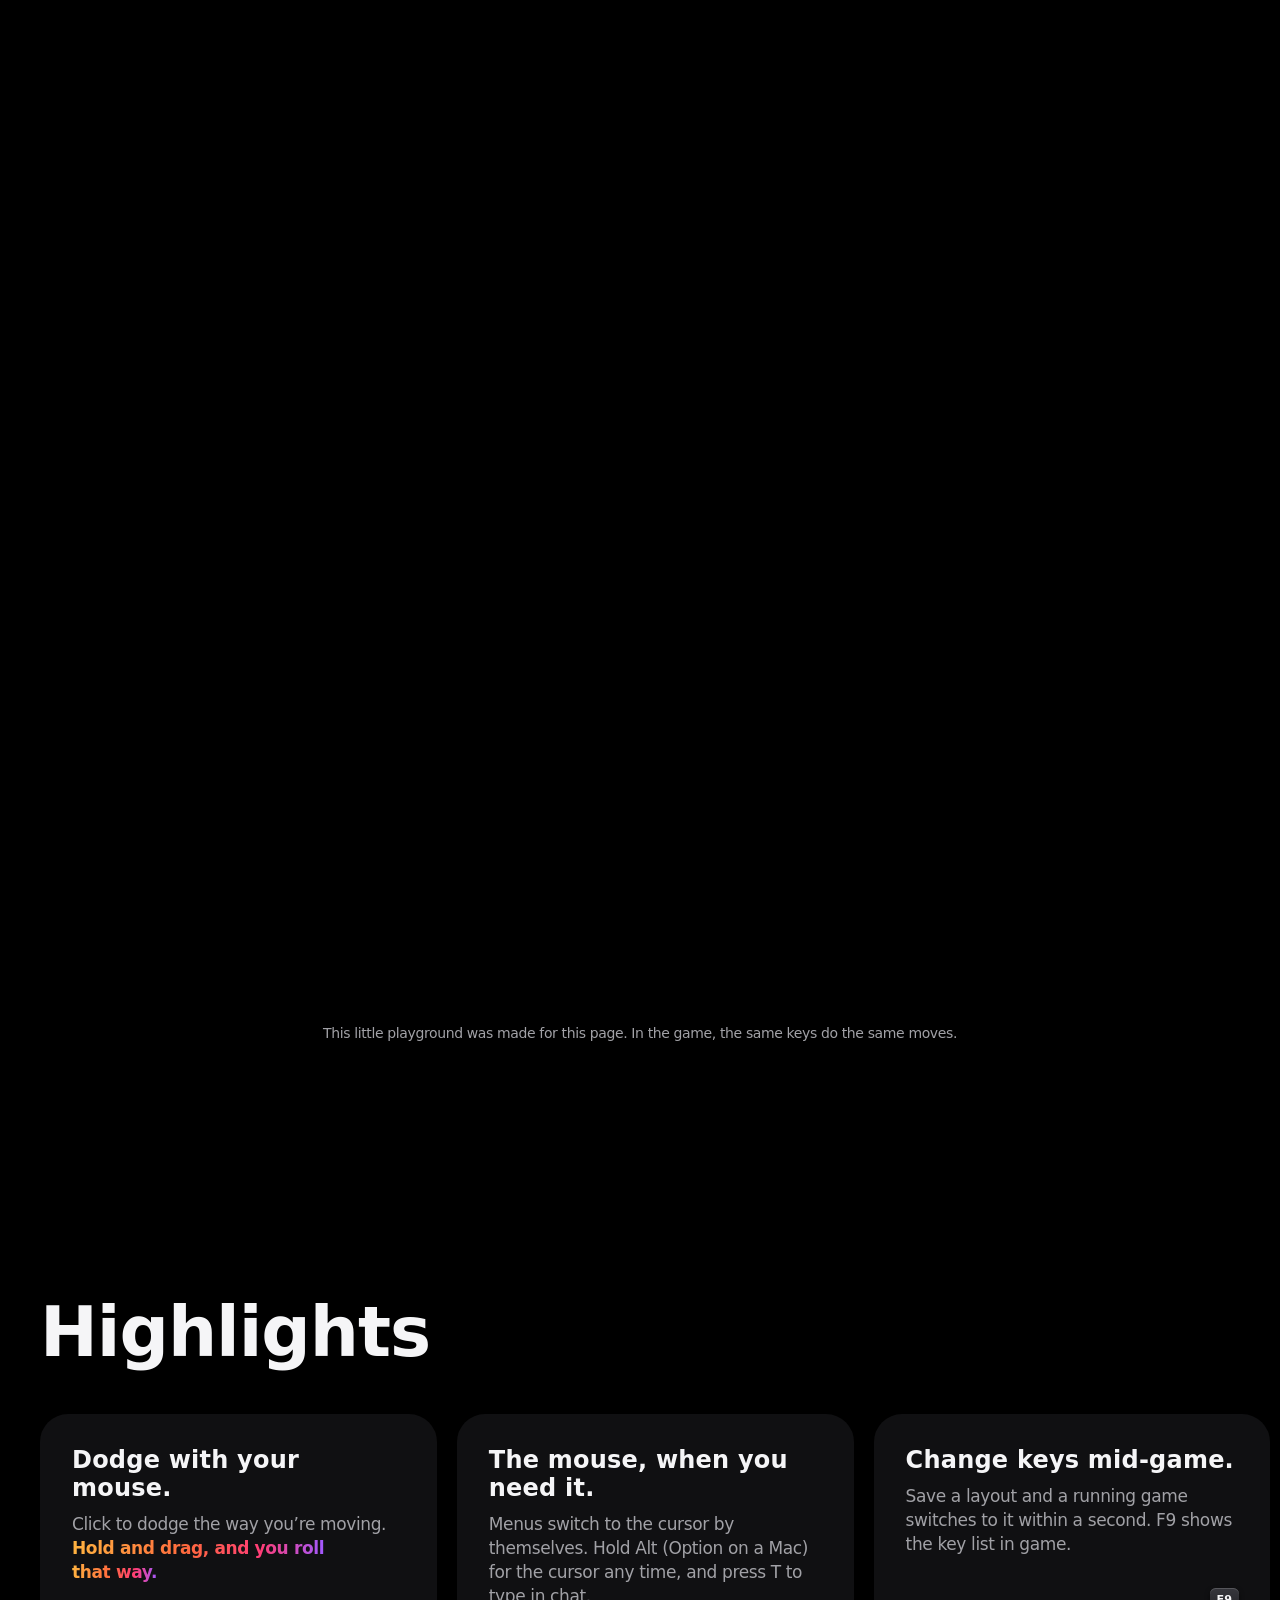
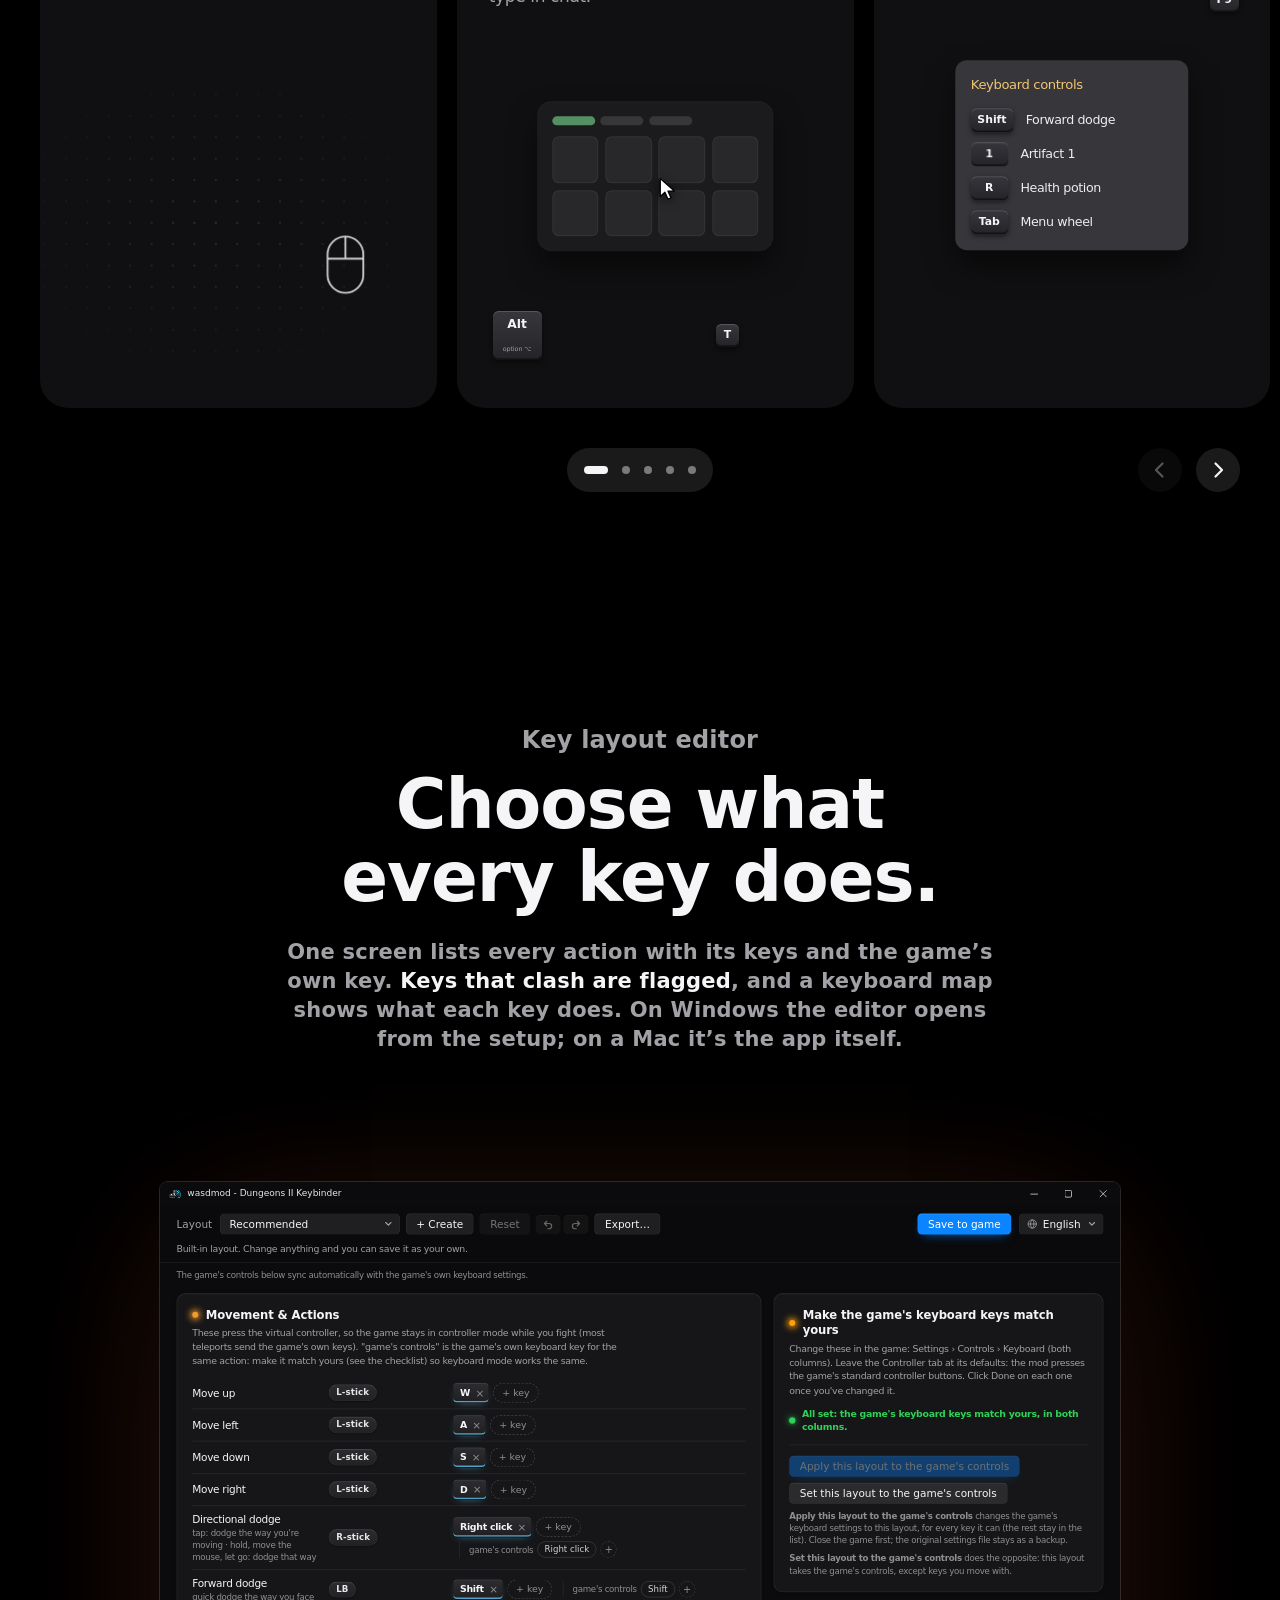
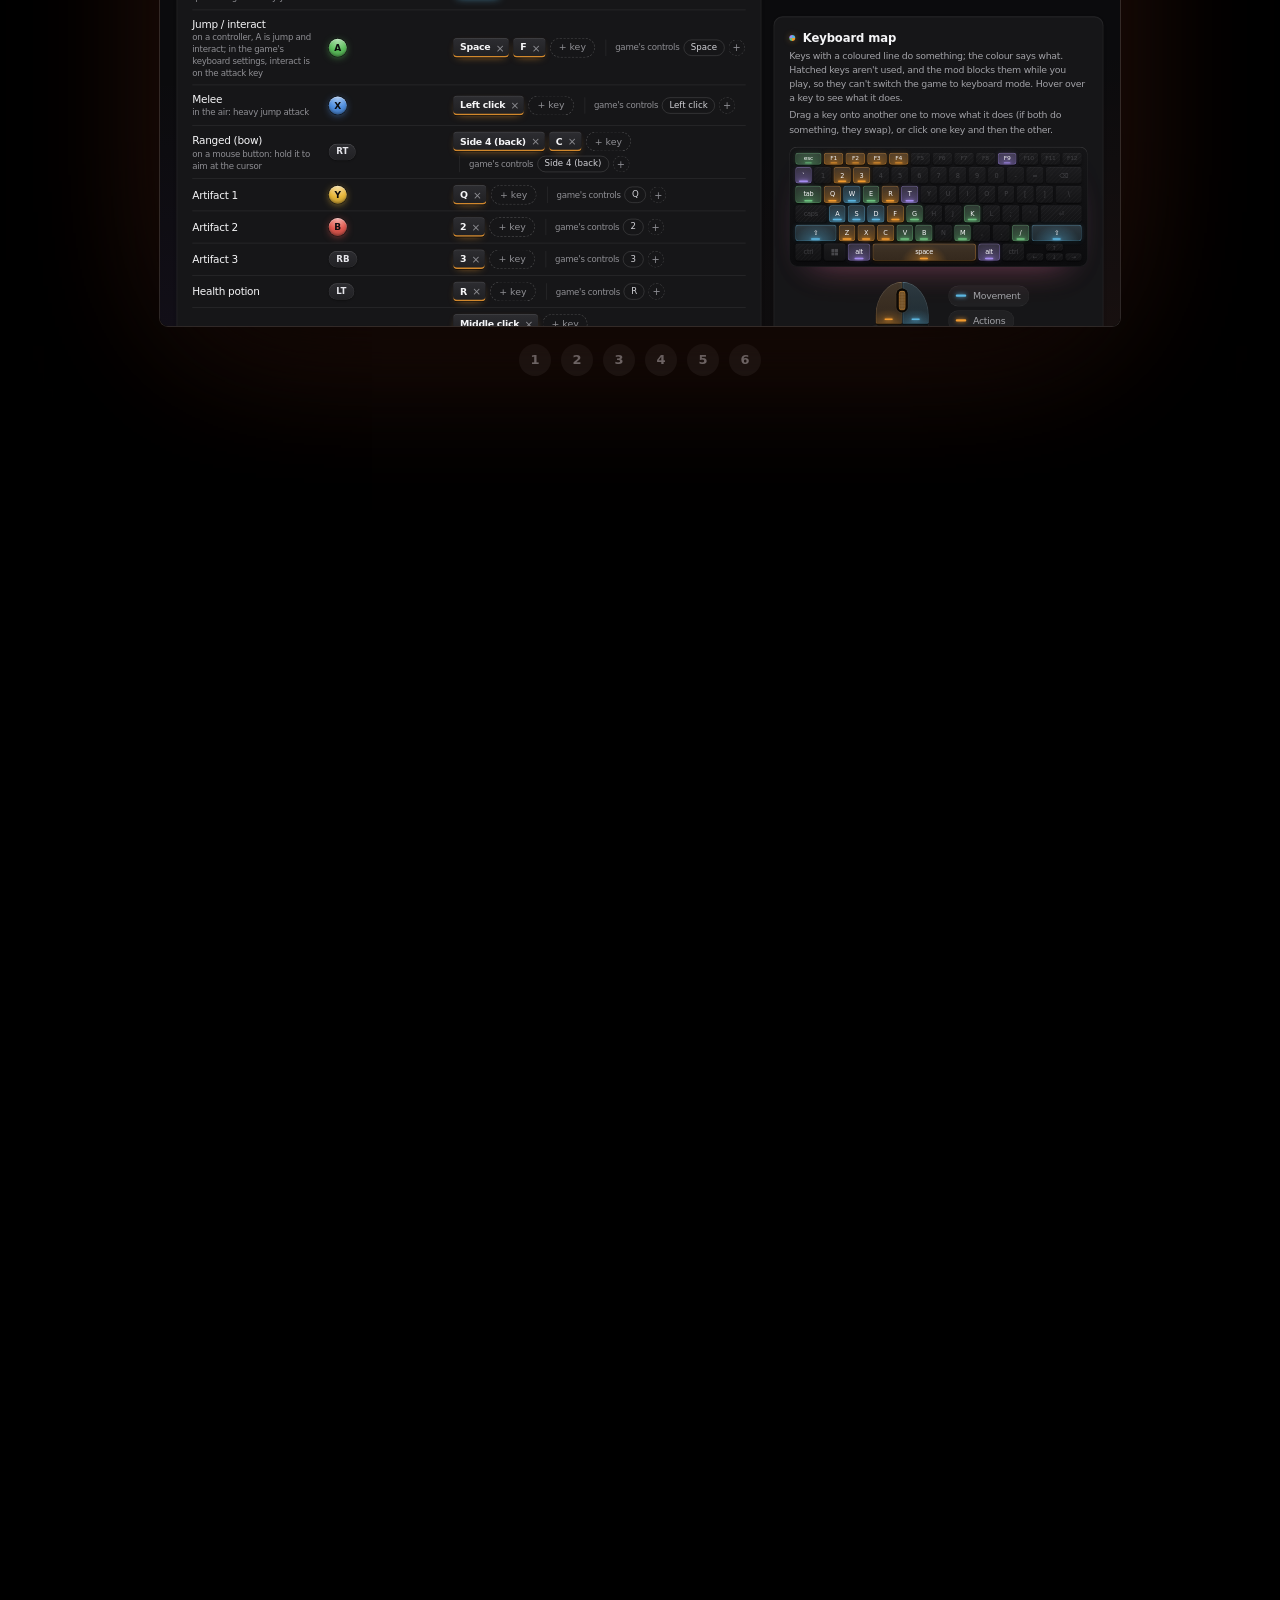
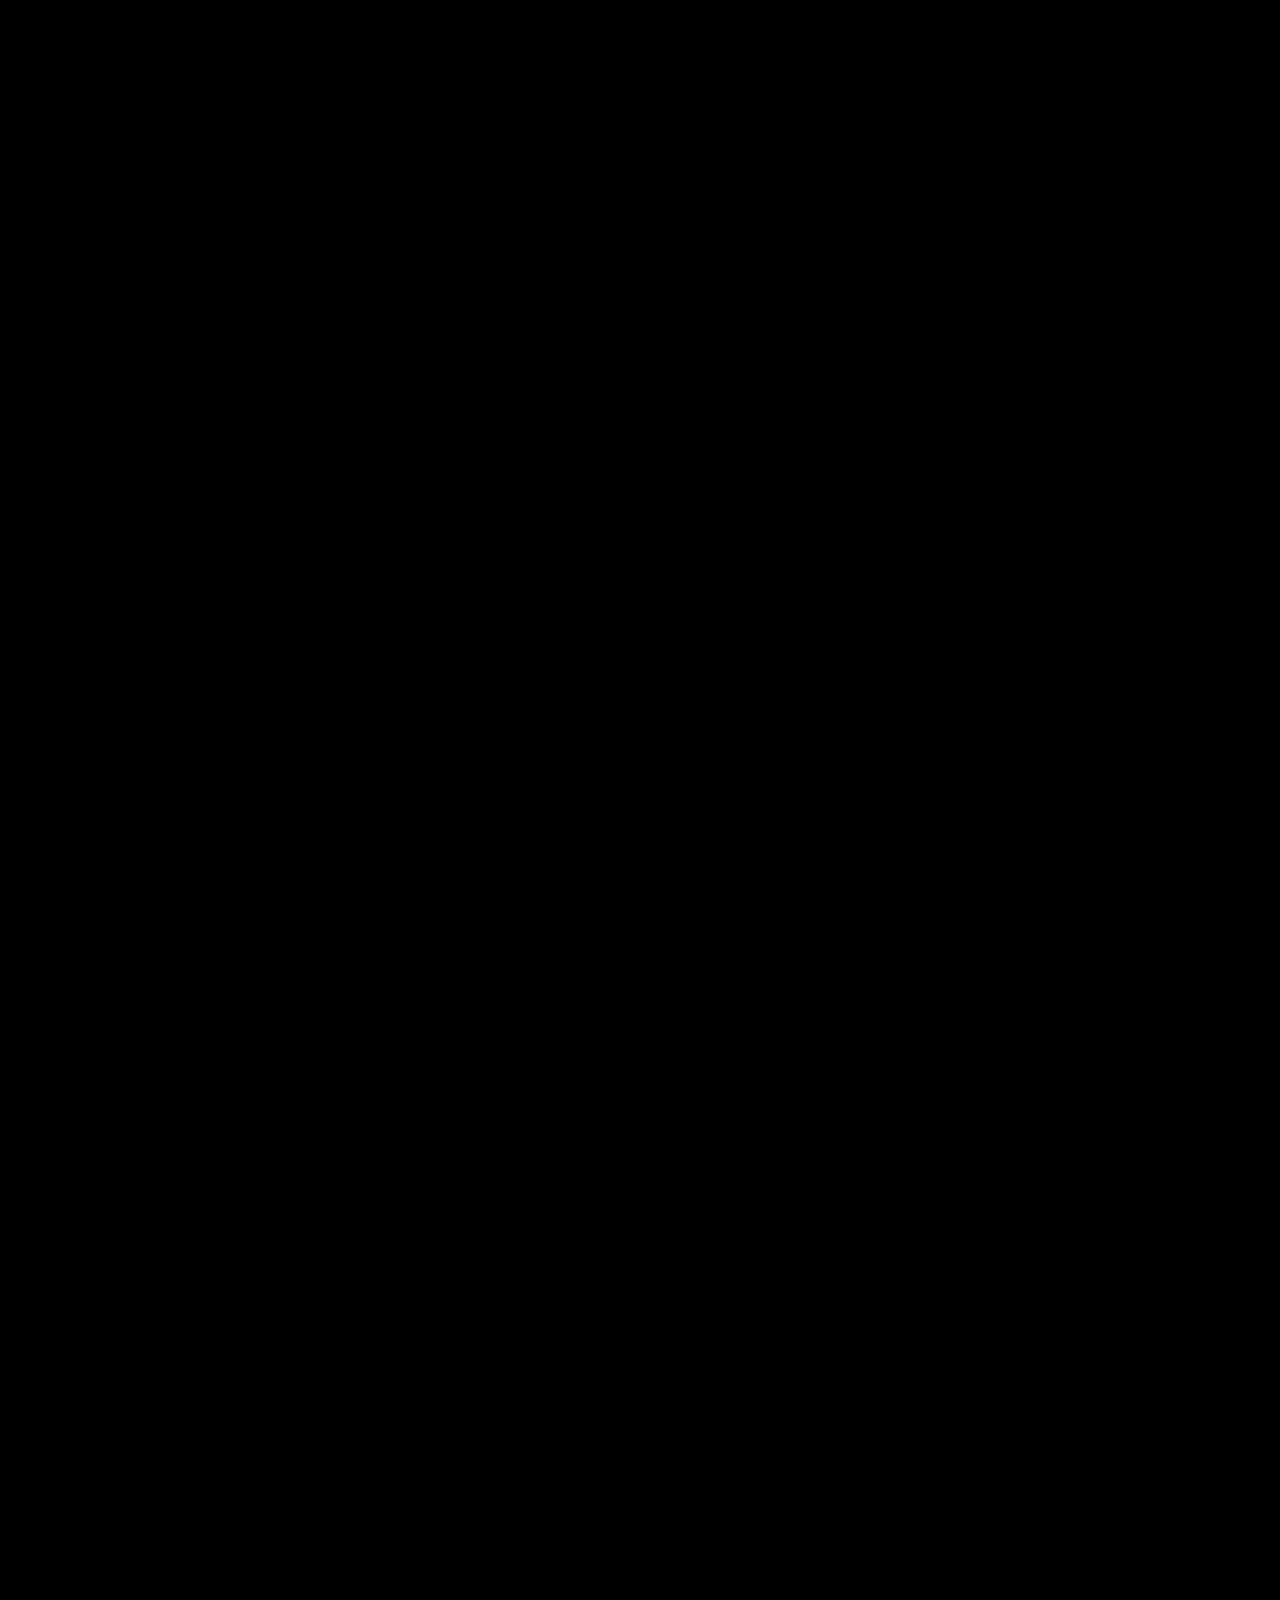
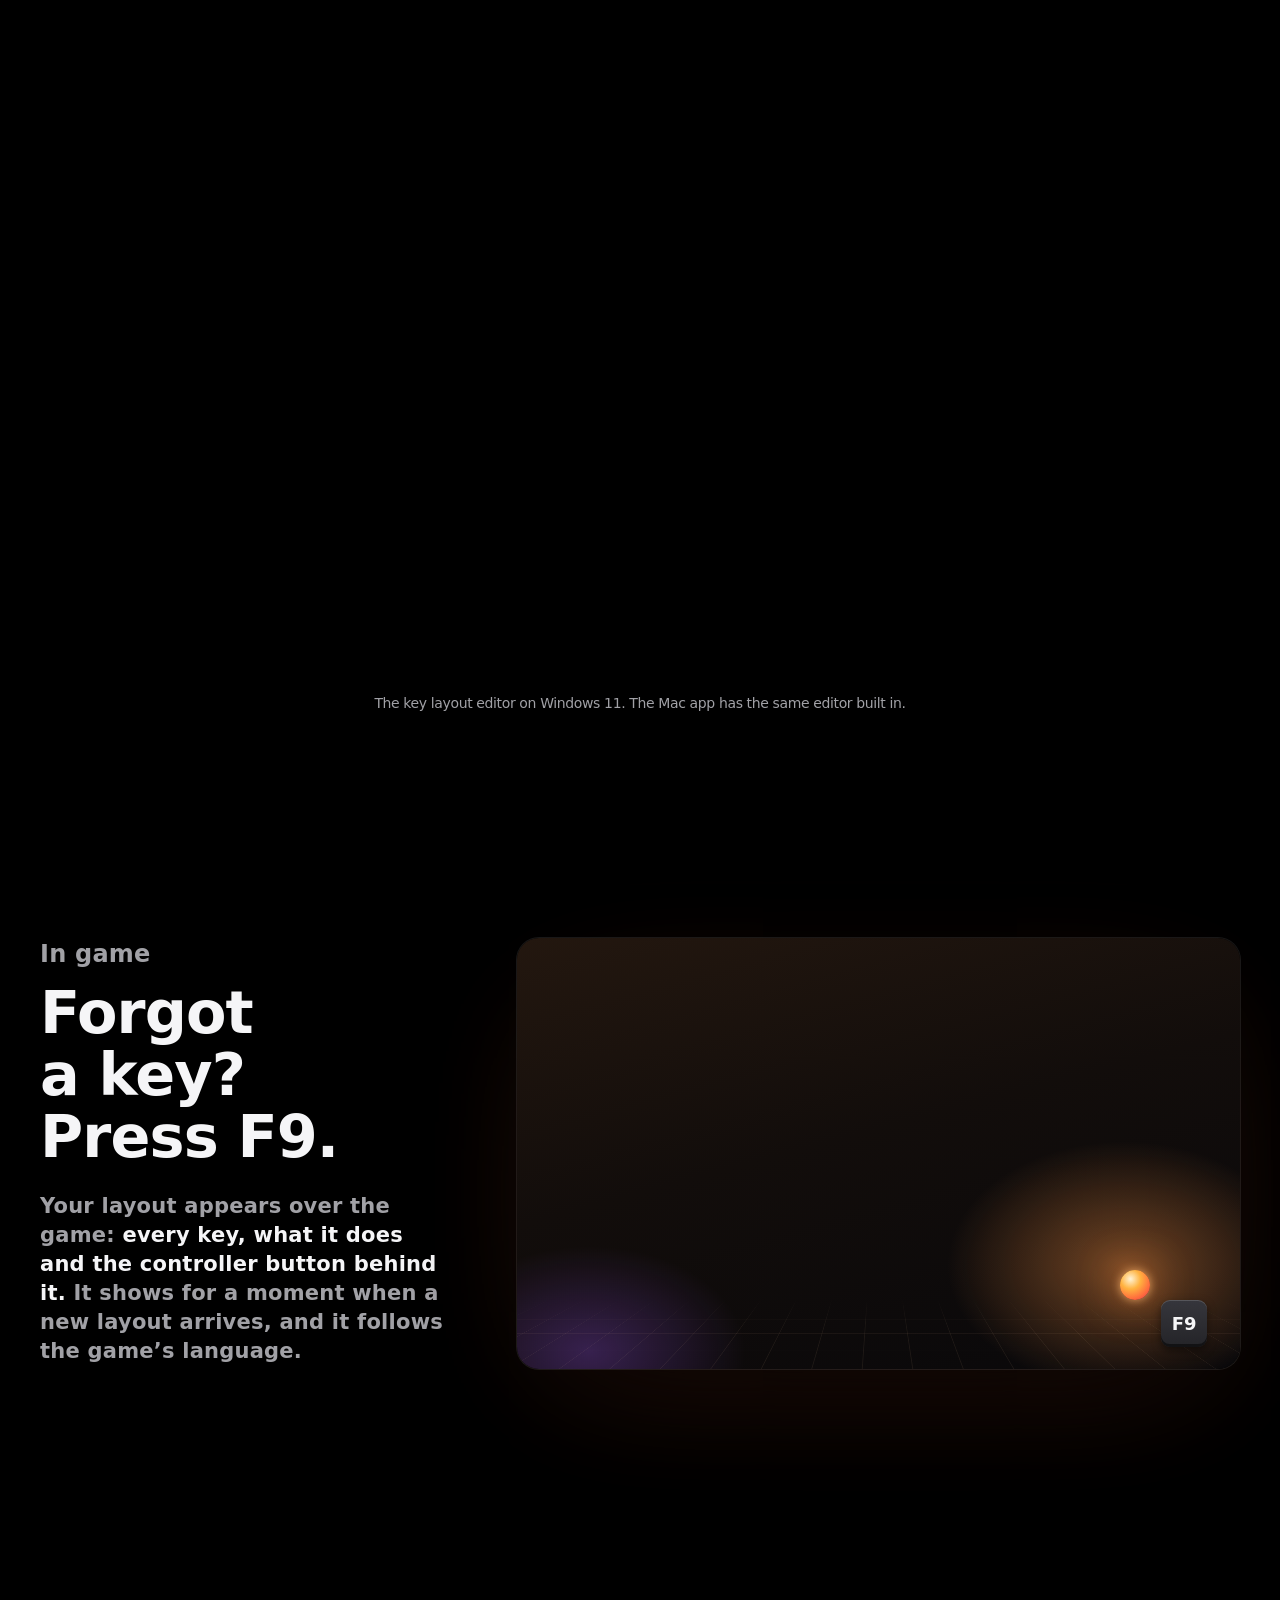
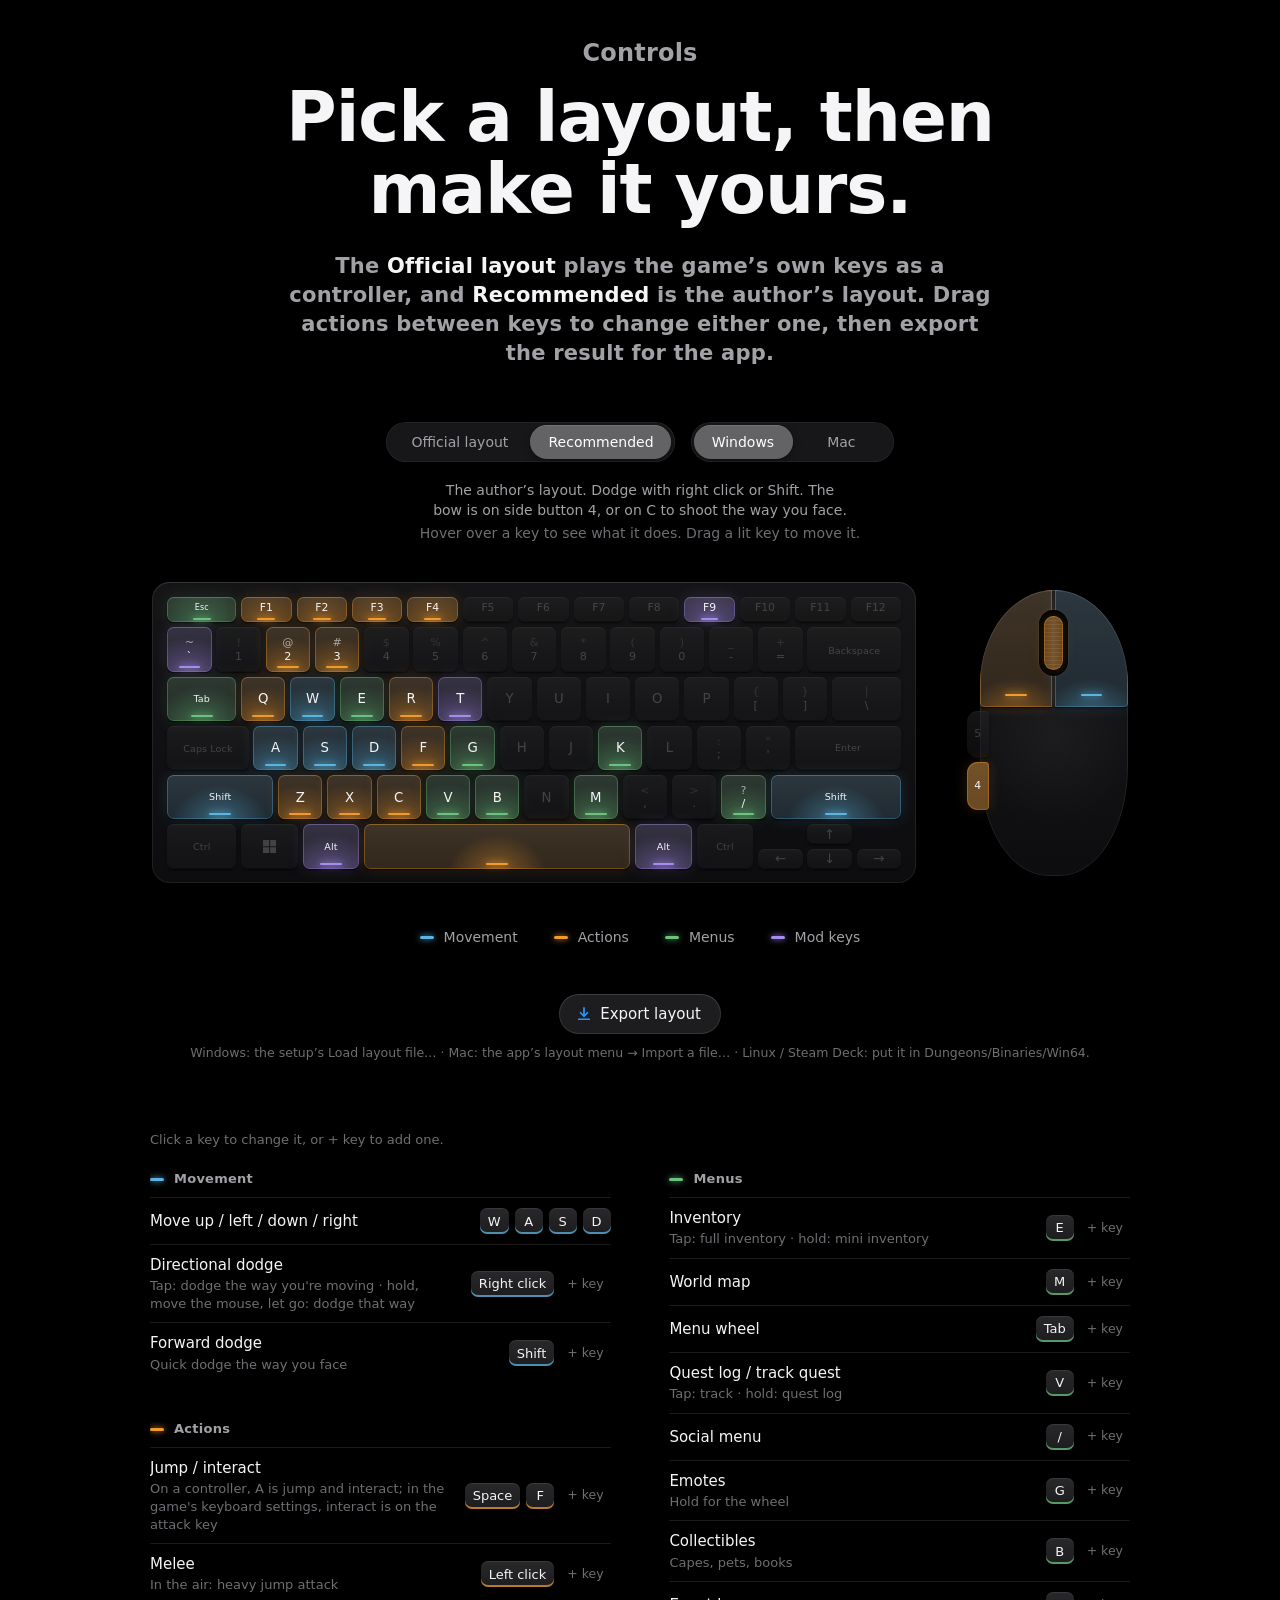
==== commit f66873b5: "wasdmod 1.4.0: new icon, versioned downloads, editor tour and snapshot Co-Authored-By: Claude Opus 5" ====
--- a/index.html
+++ b/index.html
@@ -3,30 +3,30 @@
 <head>
 <meta charset="utf-8">
 <meta name="viewport" content="width=device-width, initial-scale=1, viewport-fit=cover">
-<title>WASD controls for Minecraft Dungeons II – wasdmod</title>
+<title>WASD controls for Minecraft Dungeons II (Dungeons 2) · wasdmod</title>
 <meta name="description" content="Play Minecraft Dungeons II (Dungeons 2) with WASD, mouse and keyboard instead of click-to-move. wasdmod turns your keys into a virtual controller. Free and open source for Windows, Mac (CrossOver) and Linux / Steam Deck.">
 <link rel="canonical" href="https://wanzho.github.io/wasd/">
 <meta property="og:type" content="website">
 <meta property="og:site_name" content="wasdmod">
-<meta property="og:title" content="wasdmod – WASD controls for Minecraft Dungeons II">
-<meta property="og:description" content="Move like you mean it. Play with WASD, mouse and keyboard, as a controller, instead of click-to-move. Free and open source for Windows, Mac and Steam Deck.">
+<meta property="og:title" content="wasdmod: WASD controls for Minecraft Dungeons II">
+<meta property="og:description" content="Play Minecraft Dungeons II with WASD, mouse and keyboard as a controller instead of click-to-move. Free and open source for Windows, Mac and Steam Deck.">
 <meta property="og:url" content="https://wanzho.github.io/wasd/">
 <meta property="og:image" content="https://wanzho.github.io/wasd/og.png">
 <meta property="og:image:width" content="1200">
 <meta property="og:image:height" content="630">
 <meta property="og:image:alt" content="Glowing W, A, S and D keycaps and an analog stick beside the words: Goodbye, click-to-move. Move like you mean it: WASD controls for Minecraft Dungeons II.">
 <meta name="twitter:card" content="summary_large_image">
-<meta name="twitter:title" content="wasdmod – WASD controls for Minecraft Dungeons II">
-<meta name="twitter:description" content="Play with WASD, mouse and keyboard, as a controller, instead of click-to-move. Free and open source.">
+<meta name="twitter:title" content="wasdmod: WASD controls for Minecraft Dungeons II">
+<meta name="twitter:description" content="Play Minecraft Dungeons II with WASD, mouse and keyboard as a controller instead of click-to-move. Free and open source.">
 <meta name="twitter:image" content="https://wanzho.github.io/wasd/og.png">
-<link rel="icon" type="image/png" href="favicon.png">
-<link rel="apple-touch-icon" href="icon-192.png">
+<link rel="icon" type="image/png" href="favicon.png?v=20261009w">
+<link rel="apple-touch-icon" href="icon-192.png?v=20261009w">
 <meta name="theme-color" content="#000000">
 <meta name="color-scheme" content="dark">
 <link rel="preload" href="pixel.ttf" as="font" type="font/ttf" crossorigin>
-<link rel="stylesheet" href="style.css?v=20261007">
-<link rel="stylesheet" href="demo.css?v=20261007">
-<link rel="stylesheet" href="keymap.css?v=20261007">
+<link rel="stylesheet" href="style.css?v=20261009">
+<link rel="stylesheet" href="demo.css?v=20261008">
+<link rel="stylesheet" href="keymap.css?v=20261008">
 <script>
   (function (d) {
     d.classList.remove('no-js'); d.classList.add('js');
@@ -35,10 +35,10 @@
     setTimeout(function () { if (!window.__wasdSite) d.classList.remove('motion'); }, 3000);
   })(document.documentElement);
 </script>
-<script src="site.js?v=20261007" defer></script>
-<script src="demo.js?v=20261007" defer></script>
-<script src="keybinder-core.js?v=20261007b" defer></script>
-<script src="keymap.js?v=20261007" defer></script>
+<script src="site.js?v=20261009" defer></script>
+<script src="demo.js?v=20261008b" defer></script>
+<script src="keybinder-core.js?v=20261008" defer></script>
+<script src="keymap.js?v=20261008b" defer></script>
 <script type="application/ld+json">
 {
   "@context": "https://schema.org",
@@ -48,7 +48,7 @@
   "description": "WASD, mouse and keyboard controls for Minecraft Dungeons II, played as a virtual controller instead of click-to-move.",
   "operatingSystem": "Windows, macOS 11 or later (CrossOver), Linux and Steam Deck (Proton)",
   "applicationCategory": "GameApplication",
-  "softwareVersion": "1.3.1",
+  "softwareVersion": "1.4.0",
   "inLanguage": ["en", "de", "es", "fr", "it", "nl", "pl", "pt-BR", "sv", "tr", "ru", "uk", "ja", "ko", "zh-Hans", "zh-Hant"],
   "license": "https://opensource.org/licenses/MIT",
   "url": "https://wanzho.github.io/wasd/",
@@ -69,7 +69,7 @@
 <nav class="localnav" id="localnav" aria-label="wasdmod">
   <div class="ln-inner">
     <a class="ln-brand" href="#top" aria-label="wasdmod, back to top">
-      <img src="icon-192.png" alt="" width="26" height="26">
+      <img src="icon-192.png?v=20261009w" alt="" width="26" height="26">
       <span>wasdmod</span>
     </a>
     <div class="ln-menu" id="ln-menu">
@@ -85,7 +85,7 @@
     <button class="ln-toggle" type="button" aria-expanded="false" aria-controls="ln-menu" aria-label="Show sections">
       <svg viewBox="0 0 18 18" width="18" height="18" aria-hidden="true"><path d="M3.5 6.75 9 12.25l5.5-5.5" fill="none" stroke="currentColor" stroke-width="1.6" stroke-linecap="round" stroke-linejoin="round"/></svg>
     </button>
-    <a class="ln-cta" data-dl href="https://github.com/Wanzho/mcd2-wasd/releases/latest/download/wasdmod-Windows.exe">Download</a>
+    <a class="ln-cta" data-dl href="https://github.com/Wanzho/mcd2-wasd/releases/download/v1.4.0/wasdmod-1.4.0.exe">Download</a>
   </div>
 </nav>
 
@@ -96,20 +96,20 @@
     <div class="hero-intro">
       <div class="hero-atmos" aria-hidden="true"></div>
       <div class="hero-copy">
-        <p class="hero-eyebrow"><img src="icon-192.png" alt="" width="28" height="28">wasdmod <span>for Minecraft Dungeons&nbsp;II</span></p>
+        <p class="hero-eyebrow"><img src="icon-192.png?v=20261009w" alt="" width="28" height="28">wasdmod <span>for Minecraft Dungeons&nbsp;II</span></p>
         <h1 id="hero-title">Goodbye, click&#8209;to&#8209;move.</h1>
         <p class="hero-sub"><span class="hero-sub-lead">Move like you mean&nbsp;it.</span><br>WASD, mouse and keyboard, played as a controller.</p>
         <div class="cta-row">
-          <a class="btn btn-primary" data-dl href="https://github.com/Wanzho/mcd2-wasd/releases/latest/download/wasdmod-Windows.exe"><span data-dl-label>Download for Windows</span></a>
+          <a class="btn btn-primary" data-dl href="https://github.com/Wanzho/mcd2-wasd/releases/download/v1.4.0/wasdmod-1.4.0.exe"><span data-dl-label>Download for Windows</span></a>
           <span class="cta-links"><a class="link-chev" href="#install">Other platforms</a><a class="link-chev" href="https://github.com/Wanzho/mcd2-wasd">GitHub</a></span>
         </div>
-        <p class="hero-fine">Free · Open source · <span data-version>Version 1.3.1</span></p>
+        <p class="hero-fine">Free · Open source · <span data-version>Version 1.4.0</span></p>
       </div>
     </div>
 
     <div class="show" id="show">
       <div class="show-pin">
-      <h2 class="show-title reveal">Your keys. <span class="grad-text">Now a&nbsp;controller.</span></h2>
+      <h2 class="show-title reveal">Your keys <span class="grad-text">move the&nbsp;stick.</span></h2>
       <div class="show-stage" aria-hidden="true">
         <div class="rig">
           <div class="rig-float">
@@ -176,7 +176,7 @@
   <!-- 2 · Statement -->
   <section class="statement" aria-label="What wasdmod does">
     <div class="container">
-      <p class="statement-text" data-words>On keyboard and mouse, Minecraft Dungeons&nbsp;II has you click where to walk. <span class="em">wasdmod hands you the controller moveset instead</span> — smooth movement in every direction, dodges, artifacts and the menu wheel — on the keys you already know.</p>
+      <p class="statement-text" data-words>On keyboard and mouse, Minecraft Dungeons&nbsp;II has you click where to walk. <span class="em">wasdmod gives you the controller moveset instead</span>: smooth movement in every direction, dodges, artifacts and the menu wheel, on the keys you already&nbsp;know.</p>
       <p class="statement-foot reveal">Menus, the cursor and chat still work with the mouse.</p>
     </div>
   </section>
@@ -185,10 +185,10 @@
   <section class="try" id="try" aria-labelledby="try-title" data-section>
     <div class="container section-head">
       <p class="eyebrow reveal">Try it</p>
-      <h2 class="headline reveal" id="try-title">Go ahead. Press&nbsp;W.</h2>
+      <h2 class="headline reveal" id="try-title">Press W to&nbsp;play.</h2>
       <p class="try-keys reveal"><span><kbd>W</kbd><kbd>A</kbd><kbd>S</kbd><kbd>D</kbd> to move</span><span>Click to attack</span><span><kbd>Q</kbd><kbd>2</kbd><kbd>3</kbd> for skills</span><span><kbd class="wide">Space</kbd> to jump</span></p>
       <p class="drag-tip reveal"><svg class="drag-glyph" viewBox="0 0 46 30" width="46" height="30" aria-hidden="true"><defs><linearGradient id="dragGrad" x1="1" y1="1" x2="0" y2="0"><stop offset="0" stop-color="#ffb340"/><stop offset=".55" stop-color="#ff6a3d"/><stop offset="1" stop-color="#ff3d77"/></linearGradient></defs><path d="M23 18.5 6.5 7.2" fill="none" stroke="url(#dragGrad)" stroke-width="2.6" stroke-linecap="round"/><path d="M8.9 13.6 6.2 7 13.3 6.6" fill="none" stroke="url(#dragGrad)" stroke-width="2.6" stroke-linecap="round" stroke-linejoin="round"/><rect x="28" y="6" width="15" height="22" rx="7.5" fill="none" stroke="currentColor" stroke-width="1.8"/><path d="M35.5 6.6V14M28.4 14h14.2" fill="none" stroke="currentColor" stroke-width="1.6"/><path d="M36.3 6.9c3.3.6 5.6 3 5.9 6.3h-5.9Z" fill="#ff8a3d"/></svg><span>Hold right&#8209;click and <span class="drag-em">drag: you roll that&nbsp;way.</span></span></p>
-      <p class="drag-fine reveal">In the Recommended layout. In the Official layout, R or side button&nbsp;4 rolls, right&#8209;click aims the bow and skills are on 1&nbsp;2&nbsp;3. Switch layouts in the demo to try&nbsp;both.</p>
+      <p class="drag-fine reveal">That’s the Recommended layout. In the Official layout, R or side button&nbsp;4 rolls, right&#8209;click aims the bow and skills are on 1&nbsp;2&nbsp;3. Switch layouts in the demo to try&nbsp;both.</p>
     </div>
     <div class="try-pin">
       <div class="try-stage">
@@ -200,19 +200,19 @@
           <aside class="try-rail" id="try-rail" aria-label="Moves to try" hidden>
             <div class="tr-done">
               <p aria-live="polite"></p>
-              <a class="btn btn-primary" data-dl href="https://github.com/Wanzho/mcd2-wasd/releases/latest/download/wasdmod-Windows.exe"><span data-dl-label>Download for Windows</span></a>
+              <a class="btn btn-primary" data-dl href="https://github.com/Wanzho/mcd2-wasd/releases/download/v1.4.0/wasdmod-1.4.0.exe"><span data-dl-label>Download for Windows</span></a>
             </div>
           </aside>
         </div>
       </div>
     </div>
-    <p class="demo-note container">A little playground made for this page, not the game itself. The moves map the same way.</p>
+    <p class="demo-note container">This little playground was made for this page. In the game, the same keys do the same&nbsp;moves.</p>
   </section>
 
   <!-- 4 · Highlights -->
   <section class="highlights" id="highlights" aria-labelledby="hl-title">
       <div class="hl-head container-wide">
-        <h2 class="headline reveal" id="hl-title">Get the highlights.</h2>
+        <h2 class="headline reveal" id="hl-title">Highlights</h2>
       </div>
       <div class="hl-viewport" tabindex="0" role="region" aria-label="Highlights">
         <ul class="hl-track" id="hl-track">
@@ -251,7 +251,7 @@
             </div>
             <div class="hl-copy">
               <h3>The mouse, when you need it.</h3>
-              <p>Menus switch to the cursor by themselves. Hold Alt (Option on a Mac) for the cursor any time. T to type in&nbsp;chat.</p>
+              <p>Menus switch to the cursor by themselves. Hold Alt (Option on a Mac) for the cursor any time, and press T to type in&nbsp;chat.</p>
             </div>
           </li>
 
@@ -285,7 +285,7 @@
             </div>
             <div class="hl-copy">
               <h3>In sync with the game.</h3>
-              <p>The apps read the game’s own keyboard settings and can set them to your keys, so menus and fights use the same&nbsp;keys.</p>
+              <p>The apps read the game’s own keyboard settings, so the editor always shows the keys the game has. Change them in the game, or let the editor set them for you, and menus and fights use the same&nbsp;keys.</p>
             </div>
           </li>
 
@@ -302,8 +302,8 @@
               <div class="af-toggle"><span class="kcap sm">`</span><span class="af-switch"><i></i></span><span class="af-state"><b class="on">On</b><b class="off">Off</b></span></div>
             </div>
             <div class="hl-copy">
-              <h3>Nothing in the game changes.</h3>
-              <p>One file sits next to the game. Backtick (`) turns it off and on, the app uninstalls it in a click, and real controllers keep&nbsp;working.</p>
+              <h3>Easy to switch off.</h3>
+              <p>wasdmod is one file next to the game. Backtick (`) turns it off and on, the app uninstalls it in a click, and real controllers keep&nbsp;working.</p>
             </div>
           </li>
 
@@ -319,7 +319,7 @@
             </div>
             <div class="hl-copy">
               <h3>16 languages.</h3>
-              <p>The apps, the editor and the in&#8209;game key list speak the same languages as the&nbsp;game.</p>
+              <p>The apps, the editor and the in&#8209;game key list come in the same languages as the&nbsp;game.</p>
             </div>
           </li>
 
@@ -338,8 +338,8 @@
   <section class="editor" id="editor" aria-labelledby="editor-title">
     <div class="editor-head container">
       <p class="eyebrow reveal">Key layout editor</p>
-      <h2 class="headline reveal" id="editor-title">Every key. Your&nbsp;call.</h2>
-      <p class="lede reveal">Every action, its keys and the game’s own key, on one screen. <strong>Clashing keys are flagged</strong>, and a keyboard map shows what every key does. On Windows the editor opens from the setup; on a Mac it’s the app&nbsp;itself.</p>
+      <h2 class="headline reveal" id="editor-title">Choose what every key&nbsp;does.</h2>
+      <p class="lede reveal">One screen lists every action with its keys and the game’s own key. <strong>Keys that clash are flagged</strong>, and a keyboard map shows what each key does. On Windows the editor opens from the setup; on a Mac it’s the app&nbsp;itself.</p>
     </div>
     <figure class="ed-fig">
       <div class="ed-track">
@@ -347,7 +347,7 @@
           <div class="ed-stage">
             <div class="ed-window" role="img" aria-label="The wasdmod key layout editor in its own window on Windows 11: each action with its keys and the game’s own key, a checklist saying the game’s keys match, and a keyboard map">
               <div class="ed-bar" aria-hidden="true">
-                <img src="icon-192.png" alt="" width="16" height="16">
+                <img src="icon-192.png?v=20261009w" alt="" width="16" height="16">
                 <span class="ed-title">wasdmod - Dungeons II Keybinder</span>
                 <span class="ed-ctl"><svg viewBox="0 0 10 10" width="10" height="10"><path d="M0 5.5h10" fill="none" stroke="currentColor"/></svg><svg viewBox="0 0 10 10" width="10" height="10"><rect x=".5" y=".5" width="9" height="9" rx="1.5" fill="none" stroke="currentColor"/></svg><svg viewBox="0 0 10 10" width="10" height="10"><path d="M.5.5l9 9m0-9-9 9" fill="none" stroke="currentColor"/></svg></span>
               </div>
@@ -364,13 +364,13 @@
         <li><b>Pick a layout.</b> The Official layout, Recommended or one of your&nbsp;own.</li>
         <li><b>Change a key.</b> Click + key, then press the key you want. × takes one&nbsp;off.</li>
         <li><b>Clashes are flagged.</b> A key that does two jobs turns red, and a notice at the top says&nbsp;which.</li>
-        <li><b>The game’s own keys.</b> A checklist shows what to change in the game’s keyboard settings. Apply to the game’s controls does it for&nbsp;you.</li>
+        <li><b>The game’s own keys.</b> The “game’s controls” follow the game’s own keyboard settings. Change a key in the game and the editor shows it a second later. Until the game’s keys match yours, a checklist shows what to change, and the editor can set them for you once the game is&nbsp;closed.</li>
         <li data-try="Press a key to see what it does."><b>Keyboard map.</b> Every key in the colour of what it does: movement, actions, menus and the mod’s own&nbsp;keys.</li>
         <li><b>Save to game.</b> A running game switches to the new layout within a&nbsp;second.</li>
       </ol>
       <figcaption>The key layout editor on Windows&nbsp;11. The Mac app has the same editor built&nbsp;in.</figcaption>
     </figure>
-    <script src="editor-tour.js?v=20261007" defer></script>
+    <script src="editor-tour.js?v=20261009c" defer></script>
   </section>
 
   <!-- 6 · F9 key list -->
@@ -396,8 +396,8 @@
   <section class="controls" id="controls" aria-labelledby="controls-title" data-section>
     <div class="container section-head">
       <p class="eyebrow reveal">Controls</p>
-      <h2 class="headline reveal" id="controls-title">Start with ours. Make it&nbsp;yours.</h2>
-      <p class="lede reveal">The <strong>Official layout</strong> plays the game’s own keys as a controller. <strong>Recommended</strong> is the author’s layout. Or drag actions between keys to make it yours, then export it for the&nbsp;app.</p>
+      <h2 class="headline reveal" id="controls-title">Pick a layout, then make it&nbsp;yours.</h2>
+      <p class="lede reveal">The <strong>Official layout</strong> plays the game’s own keys as a controller, and <strong>Recommended</strong> is the author’s layout. Drag actions between keys to change either one, then export the result for the&nbsp;app.</p>
     </div>
     <div class="keymap-wrap">
       <div id="keymap"></div>
@@ -410,7 +410,7 @@
   <section class="install" id="install" aria-labelledby="install-title" data-section>
     <div class="container section-head">
       <p class="eyebrow reveal">Install</p>
-      <h2 class="headline reveal" id="install-title">Up and running in a&nbsp;minute.</h2>
+      <h2 class="headline reveal" id="install-title">Install it in four&nbsp;steps.</h2>
     </div>
 
     <div class="seg-wrap reveal">
@@ -427,14 +427,14 @@
       <div class="panel" role="tabpanel" id="panel-win" aria-labelledby="tab-win" tabindex="0">
         <div class="panel-copy">
           <div class="panel-dl">
-            <a class="btn btn-primary" href="https://github.com/Wanzho/mcd2-wasd/releases/latest/download/wasdmod-Windows.exe">Download wasdmod&#8209;Windows.exe</a>
-            <span class="dl-meta">About 1&nbsp;MB · Steam, Minecraft Launcher and Xbox&nbsp;app</span>
+            <a class="btn btn-primary" data-dl="win" href="https://github.com/Wanzho/mcd2-wasd/releases/download/v1.4.0/wasdmod-1.4.0.exe">Download <span data-dl-name="win">wasdmod&#8209;1.4.0.exe</span></a>
+            <span class="dl-meta">About 1.5&nbsp;MB · Steam, Minecraft Launcher and Xbox&nbsp;app</span>
           </div>
           <ol class="steps">
-            <li><span class="n">1</span><div><h3>Close the game, run the setup.</h3><p>Open <strong>wasdmod&#8209;Windows.exe</strong>.</p></div></li>
+            <li><span class="n">1</span><div><h3>Close the game, run the setup.</h3><p>Open <strong><span data-dl-name="win">wasdmod&#8209;1.4.0.exe</span></strong>.</p></div></li>
             <li><span class="n">2</span><div><h3>If Windows warns you.</h3><p>“Windows protected your PC”: click <strong>More info → Run anyway</strong>. The setup isn’t code&#8209;signed yet.<sup><a href="#fn2" aria-label="Footnote 2">2</a></sup></p></div></li>
             <li><span class="n">3</span><div><h3>Click Install.</h3><p>It finds the game in Steam or XboxGames by itself. If it doesn’t, click <strong>Browse…</strong> and pick <code>Dungeons&#8209;Win64&#8209;Shipping.exe</code>.</p></div></li>
-            <li><span class="n">4</span><div><h3>Pick a layout. Play.</h3><p>Choose the <strong>Official layout</strong> or <strong>Recommended</strong> under Key layout, then start the game.</p></div></li>
+            <li><span class="n">4</span><div><h3>Pick a layout and play.</h3><p>Choose the <strong>Official layout</strong> or <strong>Recommended</strong> under Key layout, then start the game.</p></div></li>
           </ol>
         </div>
         <figure class="panel-shot shot-win">
@@ -445,29 +445,29 @@
       <div class="panel" role="tabpanel" id="panel-mac" aria-labelledby="tab-mac" tabindex="0" hidden>
         <div class="panel-copy">
           <div class="panel-dl">
-            <a class="btn btn-primary" href="https://github.com/Wanzho/mcd2-wasd/releases/latest/download/wasdmod-Mac.dmg">Download wasdmod&#8209;Mac.dmg</a>
-            <span class="dl-meta">About 0.5&nbsp;MB · macOS&nbsp;11 or later · Apple silicon and Intel</span>
+            <a class="btn btn-primary" data-dl="mac" href="https://github.com/Wanzho/mcd2-wasd/releases/download/v1.4.0/wasdmod-1.4.0.dmg">Download <span data-dl-name="mac">wasdmod&#8209;1.4.0.dmg</span></a>
+            <span class="dl-meta">About 1&nbsp;MB · macOS&nbsp;11 or later · Apple silicon and Intel</span>
           </div>
           <ol class="steps">
             <li><span class="n">1</span><div><h3>Get the game running in CrossOver.</h3><p><a href="https://wanzho.github.io/mcd2-crossover/">MCD2 Crossover</a> sets that up, including Steam start&#8209;up and Microsoft sign&#8209;in.</p></div></li>
-            <li><span class="n">2</span><div><h3>Drag wasdmod into Applications.</h3><p>Open <strong>wasdmod&#8209;Mac.dmg</strong> and drag the app across.</p></div></li>
+            <li><span class="n">2</span><div><h3>Drag wasdmod into Applications.</h3><p>Open <strong><span data-dl-name="mac">wasdmod&#8209;1.4.0.dmg</span></strong> and drag the app across.</p></div></li>
             <li><span class="n">3</span><div><h3>Open it.</h3><p>If macOS blocks it: <strong>System Settings → Privacy &amp; Security → Open Anyway</strong>.</p></div></li>
-            <li><span class="n">4</span><div><h3>Quit the game. Click Install.</h3><p>Then start the game. Install also sets up CrossOver for wasdmod, for Dungeons&nbsp;II only.</p></div></li>
+            <li><span class="n">4</span><div><h3>Quit the game, then click Install.</h3><p>Then start the game. Install also sets up CrossOver for wasdmod, for Dungeons&nbsp;II only.</p></div></li>
           </ol>
         </div>
         <figure class="panel-shot shot-mac">
-          <img src="mac-app.webp" width="1200" height="891" alt="The wasdmod app on a Mac: install at the top, the key layout editor below" loading="lazy" decoding="async">
+          <img src="mac-app.webp?v=20261008" width="1200" height="900" alt="The wasdmod app on a Mac: installed, with the Recommended layout; Game Folder, Record Logs, Turn Off, Uninstall and Reinstall in the toolbar, and the key layout editor below with the game’s keys all set and a Mac keyboard map" loading="lazy" decoding="async">
         </figure>
       </div>
 
       <div class="panel" role="tabpanel" id="panel-linux" aria-labelledby="tab-linux" tabindex="0" hidden>
         <div class="panel-copy">
           <div class="panel-dl">
-            <a class="btn btn-primary" href="https://github.com/Wanzho/mcd2-wasd/releases/latest/download/wasdmod.zip">Download wasdmod.zip</a>
-            <span class="dl-meta">About 180&nbsp;KB · Proton · Untested<sup><a href="#fn1" aria-label="Footnote 1">1</a></sup></span>
+            <a class="btn btn-primary" data-dl="linux" href="https://github.com/Wanzho/mcd2-wasd/releases/download/v1.4.0/wasdmod-1.4.0.zip">Download <span data-dl-name="linux">wasdmod&#8209;1.4.0.zip</span></a>
+            <span class="dl-meta">About 330&nbsp;KB · Proton · Untested<sup><a href="#fn1" aria-label="Footnote 1">1</a></sup></span>
           </div>
           <ol class="steps">
-            <li><span class="n">1</span><div><h3>Unzip wasdmod.zip.</h3><p>The game must already run under Proton.</p></div></li>
+            <li><span class="n">1</span><div><h3>Unzip <span data-dl-name="linux">wasdmod&#8209;1.4.0.zip</span>.</h3><p>The game must already run under Proton.</p></div></li>
             <li><span class="n">2</span><div><h3>Open the game’s folder.</h3><p>In Steam, right&#8209;click the game → <strong>Manage → Browse local files</strong>, then open <code>Dungeons/Binaries/Win64</code>.</p></div></li>
             <li><span class="n">3</span><div><h3>Copy the files in.</h3><p><code>xinput1_4.dll</code> and <code>default.txt</code>, plus <code>author.txt</code> for the Recommended layout.</p></div></li>
             <li><span class="n">4</span><div><h3>Set the launch option.</h3><p>Right&#8209;click the game → <strong>Properties → Launch Options</strong>, and paste:</p></div></li>
@@ -491,7 +491,7 @@
       </div>
 
     </div>
-    <p class="section-fine container">Every release and older versions: <a class="link-chev" href="https://github.com/Wanzho/mcd2-wasd/releases">All versions on GitHub</a></p>
+    <p class="section-fine container">Release notes and older versions: <a class="link-chev" href="https://github.com/Wanzho/mcd2-wasd/releases">All versions on GitHub</a></p>
   </section>
 
   <!-- 9 · Numbers -->
@@ -516,19 +516,23 @@
         </div>
         <div class="spec-row reveal">
           <dt>Windows</dt>
-          <dd><p>Setup app: install, turn off, uninstall, pick a layout, open the key layout&nbsp;editor</p><p class="sub">wasdmod&#8209;Windows.exe · about 1&nbsp;MB · not code&#8209;signed yet<sup><a href="#fn2" aria-label="Footnote 2">2</a></sup></p></dd>
+          <dd><p>Setup app: install, turn off, uninstall, pick a layout, open the key layout&nbsp;editor</p><p class="sub"><span data-dl-name="win">wasdmod&#8209;1.4.0.exe</span> · about 1.5&nbsp;MB · not code&#8209;signed yet<sup><a href="#fn2" aria-label="Footnote 2">2</a></sup></p></dd>
         </div>
         <div class="spec-row reveal">
           <dt>Mac</dt>
-          <dd><p>macOS&nbsp;11 or later · Apple silicon and Intel</p><p class="sub">The game runs in CrossOver (set up with <a href="https://wanzho.github.io/mcd2-crossover/">MCD2 Crossover</a>). wasdmod&#8209;Mac.dmg · about 0.5&nbsp;MB</p></dd>
+          <dd><p>macOS&nbsp;11 or later · Apple silicon and Intel</p><p class="sub">The game runs in CrossOver (set up with <a href="https://wanzho.github.io/mcd2-crossover/">MCD2 Crossover</a>). <span data-dl-name="mac">wasdmod&#8209;1.4.0.dmg</span> · about 1&nbsp;MB</p></dd>
         </div>
         <div class="spec-row reveal">
           <dt>Linux &amp; Steam&nbsp;Deck</dt>
-          <dd><p>Proton · manual install · untested<sup><a href="#fn1" aria-label="Footnote 1">1</a></sup></p><p class="sub">wasdmod.zip · about 180&nbsp;KB</p></dd>
+          <dd><p>Proton · manual install · untested<sup><a href="#fn1" aria-label="Footnote 1">1</a></sup></p><p class="sub"><span data-dl-name="linux">wasdmod&#8209;1.4.0.zip</span> · about 330&nbsp;KB</p></dd>
         </div>
         <div class="spec-row reveal">
           <dt>Layouts</dt>
           <dd><p>Official layout, Recommended and your own</p><p class="sub">Edit them in the key layout editor. A running game picks up a saved layout within a&nbsp;second.</p></dd>
+        </div>
+        <div class="spec-row reveal">
+          <dt>Updates</dt>
+          <dd><p>One click in the app</p><p class="sub">Update now replaces the app, then updates the mod in the game. The Nexus Mods downloads don’t go online: update them on&nbsp;Nexus.</p></dd>
         </div>
         <div class="spec-row reveal">
           <dt>Languages</dt>
@@ -549,11 +553,11 @@
   <!-- 11 · FAQ -->
   <section class="faq" id="faq" aria-labelledby="faq-title" data-section>
     <div class="container">
-      <h2 class="headline reveal" id="faq-title">Questions? Answers.</h2>
+      <h2 class="headline reveal" id="faq-title">Common questions</h2>
       <div class="faq-list">
         <details class="faq-item">
           <summary><span>Does it change the game?</span><i class="pm" aria-hidden="true"></i></summary>
-          <div class="faq-a"><p>No. The game’s files stay as they are; wasdmod only adds its own file next to them. It reads your keyboard and mouse and presents them as an Xbox controller. Steam’s “Verify integrity of game files” doesn’t touch it.</p></div>
+          <div class="faq-a"><p>The game’s files stay as they are; wasdmod only adds its own file next to them. It reads your keyboard and mouse and presents them as an Xbox controller. Steam’s “Verify integrity of game files” doesn’t touch it. It does change the game’s own keyboard settings when the key layout editor sets them to match your&nbsp;layout.</p></div>
         </details>
         <details class="faq-item">
           <summary><span>Can I still use a real controller?</span><i class="pm" aria-hidden="true"></i></summary>
@@ -569,7 +573,7 @@
         </details>
         <details class="faq-item">
           <summary><span>Which versions of the game work?</span><i class="pm" aria-hidden="true"></i></summary>
-          <div class="faq-a"><p>Steam, and the Minecraft Launcher and Xbox app versions on Windows. On a Mac and Linux, the Steam version (set up with MCD2 Crossover on a Mac, or Proton on Linux); Linux is untested.</p></div>
+          <div class="faq-a"><p>On Windows, the Steam, Minecraft Launcher and Xbox app versions. On a Mac or Linux, the Steam version, set up with MCD2 Crossover on a Mac or Proton on Linux. Linux is untested.</p></div>
         </details>
         <details class="faq-item">
           <summary><span>Which languages?</span><i class="pm" aria-hidden="true"></i></summary>
@@ -590,14 +594,14 @@
   <!-- 12 · Final call to action -->
   <section class="final" aria-labelledby="final-title">
     <div class="final-inner container">
-      <div class="final-icon reveal"><img src="icon-512.png" alt="" width="168" height="168" loading="lazy"></div>
+      <div class="final-icon reveal"><img src="icon-512.png?v=20261009w" alt="" width="168" height="168" loading="lazy"></div>
       <h2 class="final-title reveal" id="final-title">wasdmod</h2>
       <p class="final-sub reveal">Free for Windows, Mac and Steam&nbsp;Deck.<sup><a href="#fn1" aria-label="Footnote 1">1</a></sup></p>
       <div class="cta-row reveal">
-        <a class="btn btn-primary" data-dl href="https://github.com/Wanzho/mcd2-wasd/releases/latest/download/wasdmod-Windows.exe"><span data-dl-label>Download for Windows</span></a>
+        <a class="btn btn-primary" data-dl href="https://github.com/Wanzho/mcd2-wasd/releases/download/v1.4.0/wasdmod-1.4.0.exe"><span data-dl-label>Download for Windows</span></a>
         <a class="link-chev" href="#install">Other platforms</a>
       </div>
-      <p class="final-fine reveal"><span data-version>Version 1.3.1</span> · <a href="https://github.com/Wanzho/mcd2-wasd/releases">All versions</a></p>
+      <p class="final-fine reveal"><span data-version>Version 1.4.0</span> · <a href="https://github.com/Wanzho/mcd2-wasd/releases">All versions</a></p>
     </div>
   </section>
 
@@ -607,7 +611,7 @@
   <div class="container">
     <ol class="footnotes">
       <li id="fn1">Linux and Steam Deck support is untested. It needs the game running under Proton and a manual install.</li>
-      <li id="fn2">The Windows setup isn’t code&#8209;signed yet, so Windows may ask before it runs it, and some antivirus tools may flag it.</li>
+      <li id="fn2">The Windows setup isn’t code&#8209;signed yet, so Windows may warn you before it runs, and some antivirus tools may flag it.</li>
     </ol>
     <nav class="footer-links" aria-label="Links">
       <a href="https://github.com/Wanzho/mcd2-wasd">GitHub</a>
--- a/style.css
+++ b/style.css
@@ -400,7 +400,7 @@
   text-wrap: balance;
 }
 .hero-sub-lead { color: var(--text); }
-.hero .cta-row { margin-top: clamp(20px, 3.4vh, 34px); }
+.hero .cta-row { margin-top: clamp(20px, 3.4vh, 34px); flex-direction: column; gap: 18px; }
 .hero-fine { margin-top: 16px; font-size: 14px; line-height: 1.43; letter-spacing: -.016em; color: var(--text-2); }
 
 /* the show: keys and stick appear together, play once, then it's your turn */
@@ -920,6 +920,8 @@
 .no-js .hl-controls { display: none; }
 .js .hl-card .hl-art * { animation-play-state: paused !important; }
 .js .hl-card.is-inview .hl-art * { animation-play-state: running !important; }
+/* the page's other endless loops rest while their section is off screen (site.js sets .is-away) */
+.is-away :is(.rig-float, .board-glow, .key b.lit, .wd-dot, .tr-dot, .tr-done .btn, .final-icon img), .is-away .board-trail::before { animation-play-state: paused !important; }
 
 /* small keycap used in the illustrations */
 .kcap {
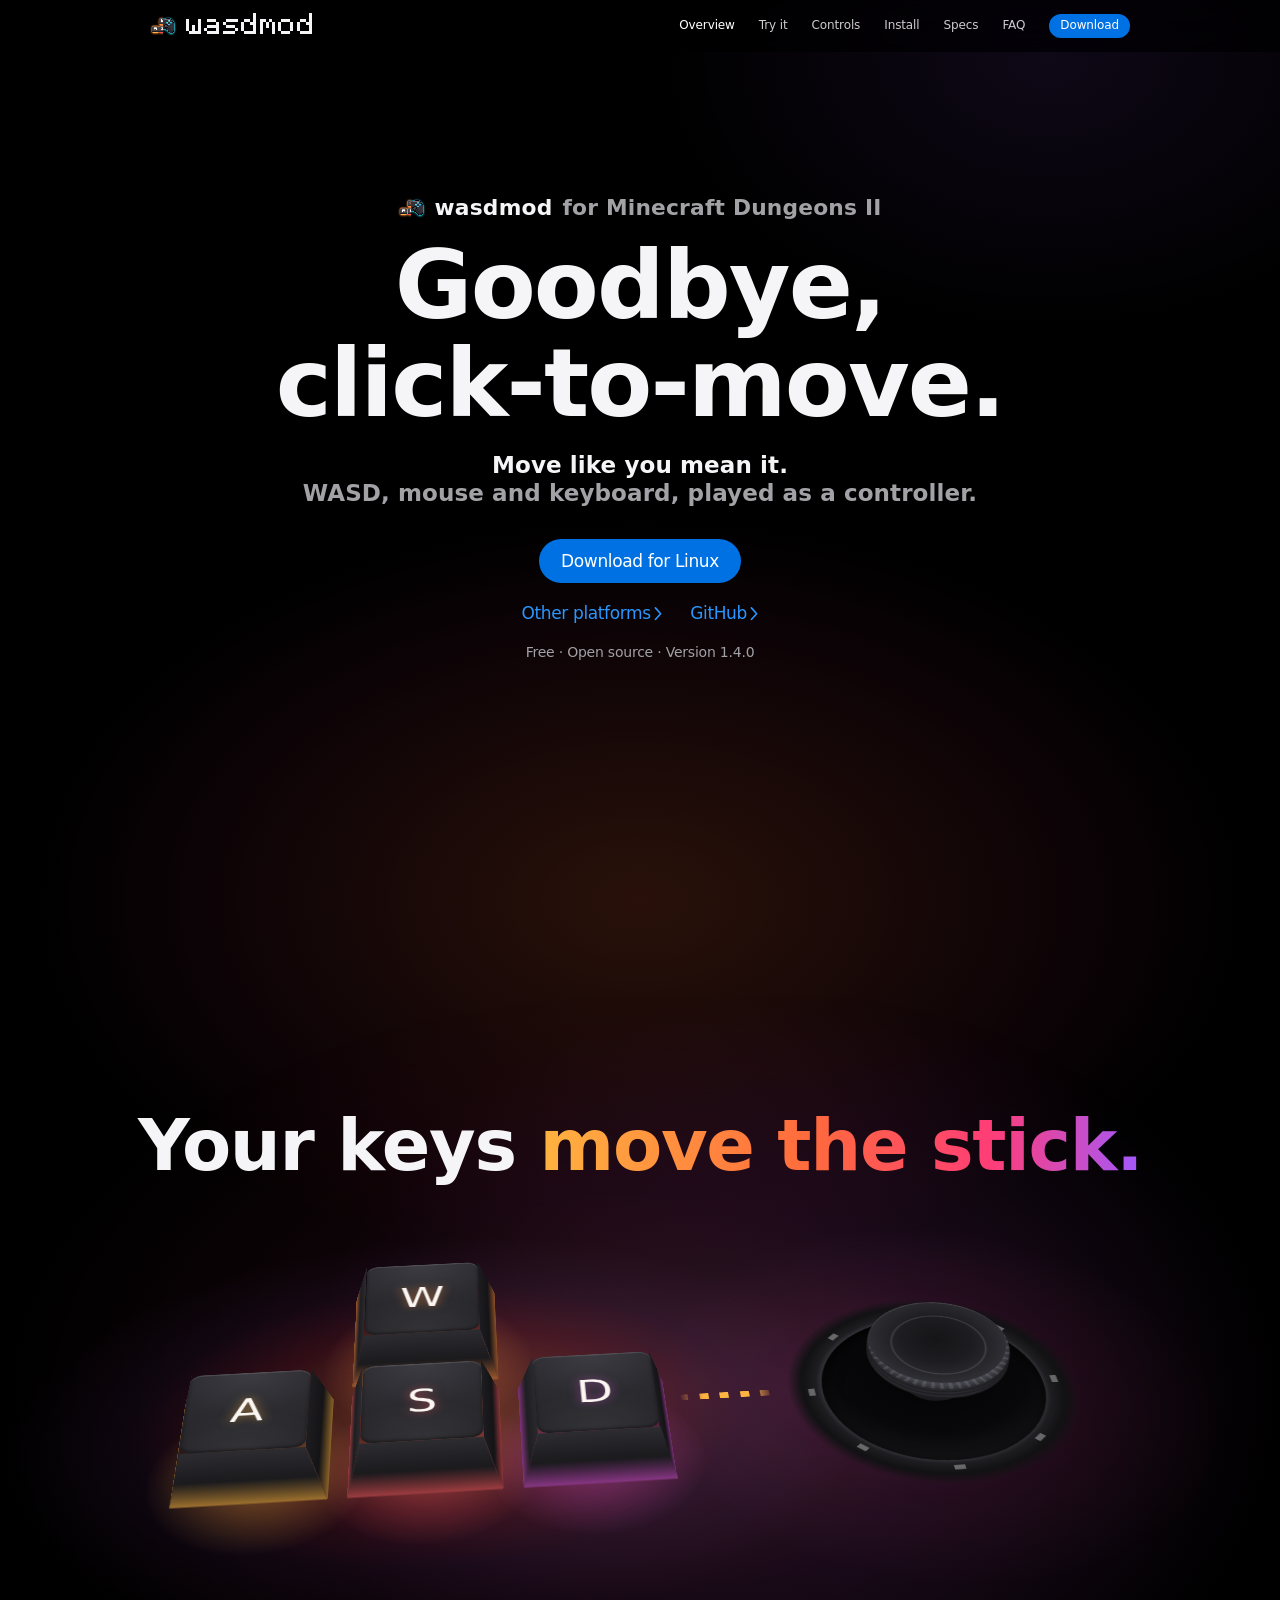
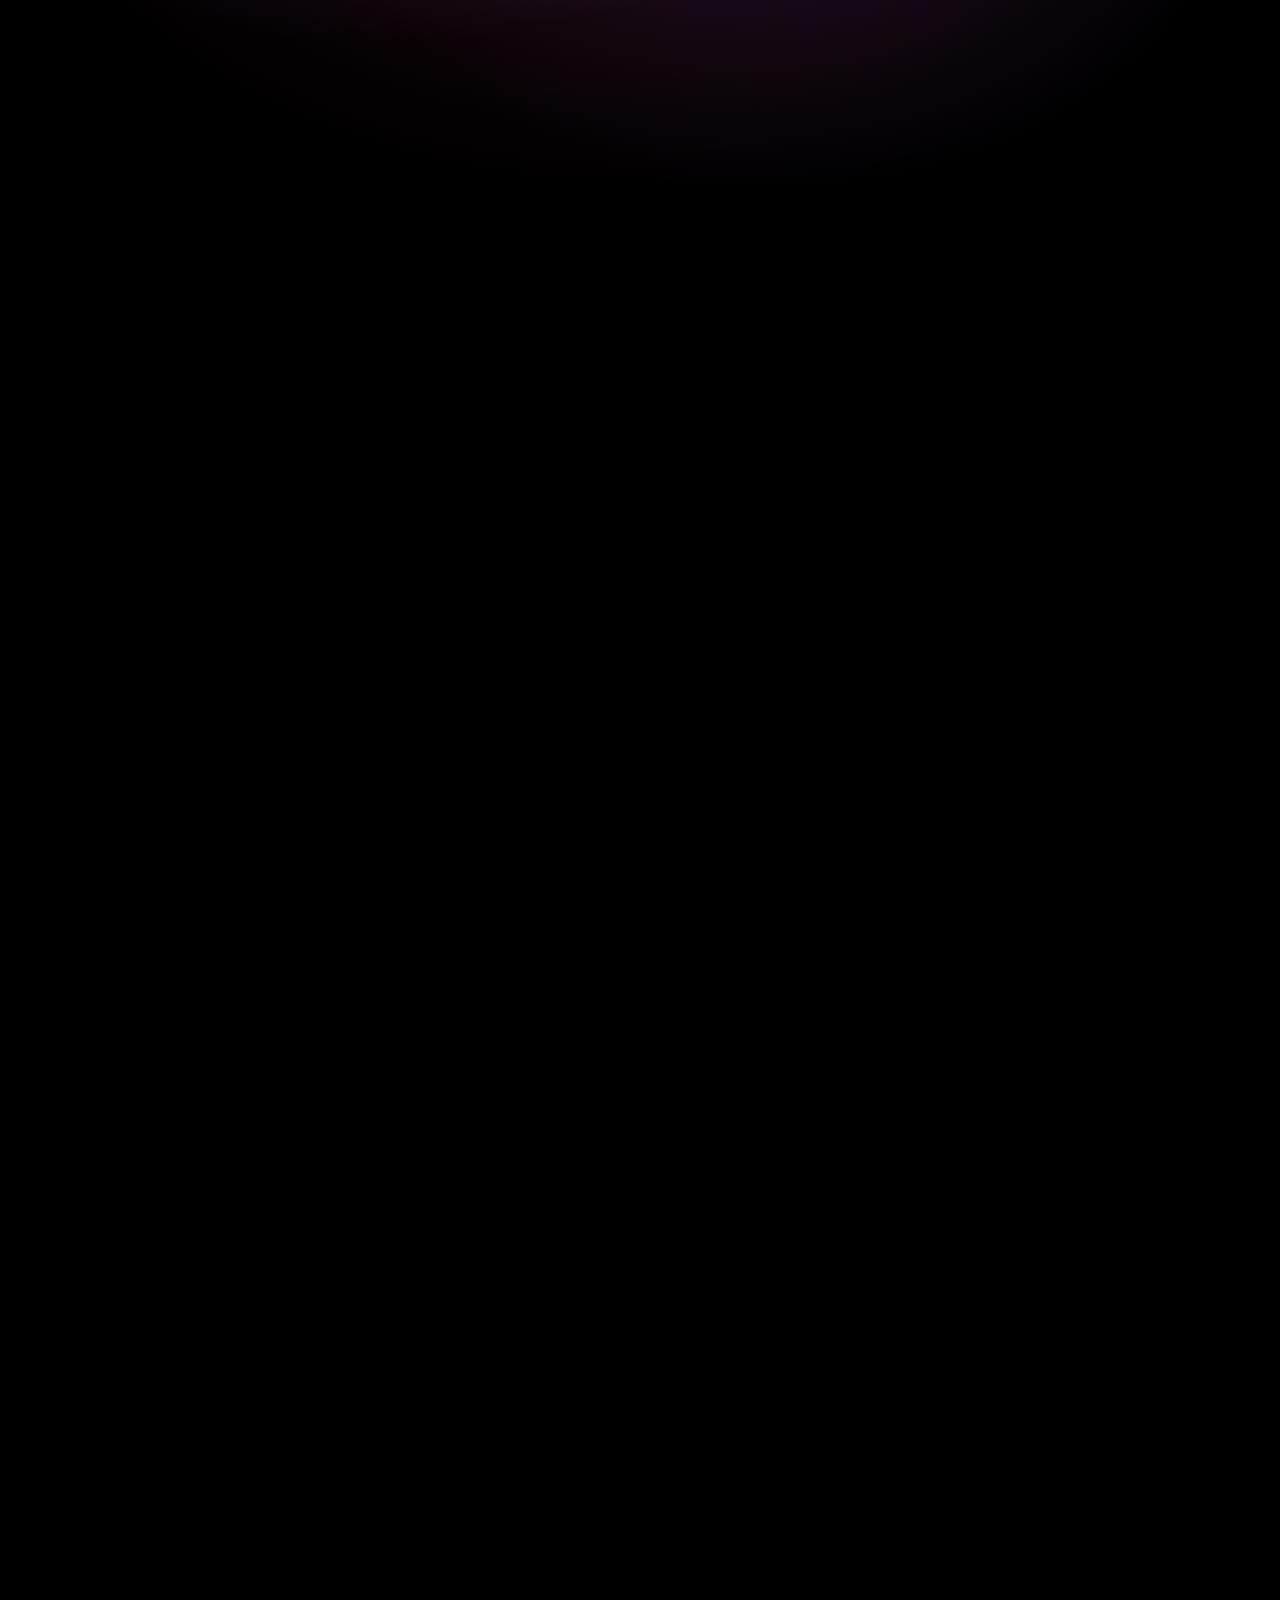
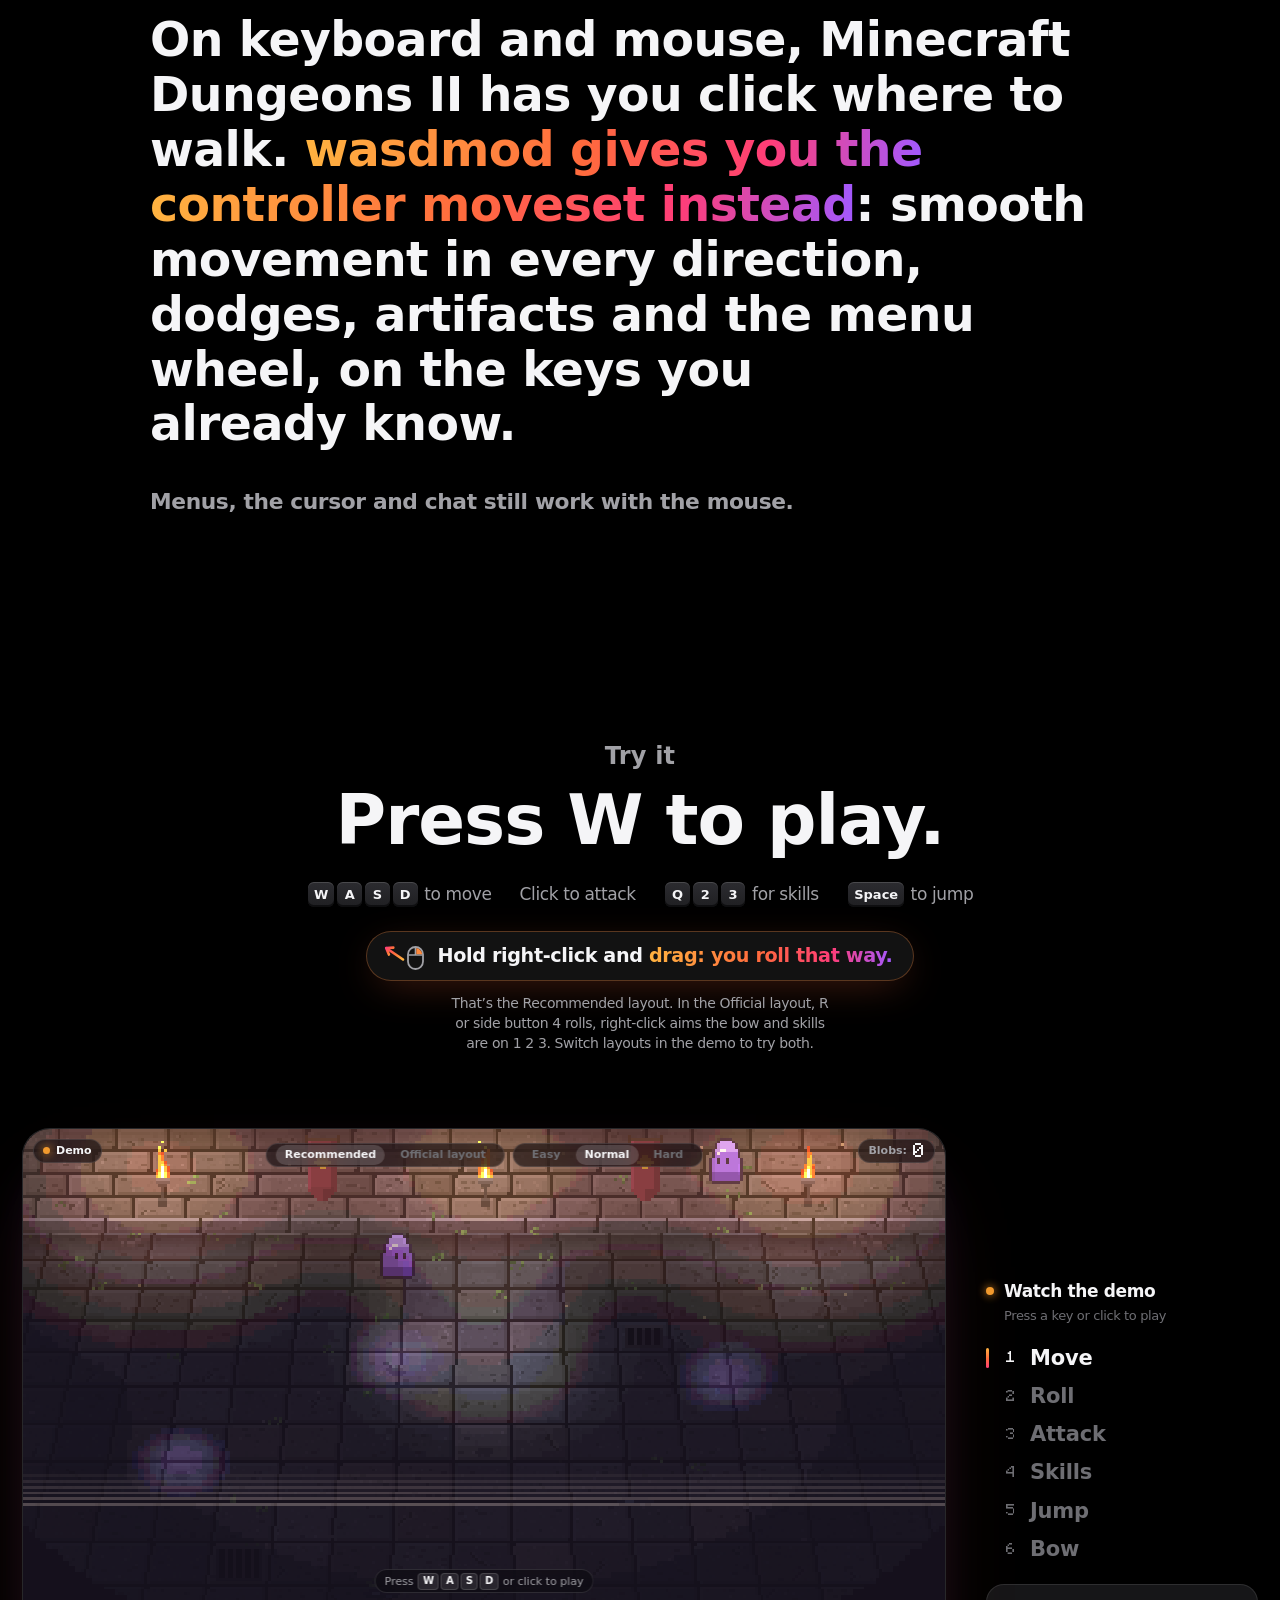
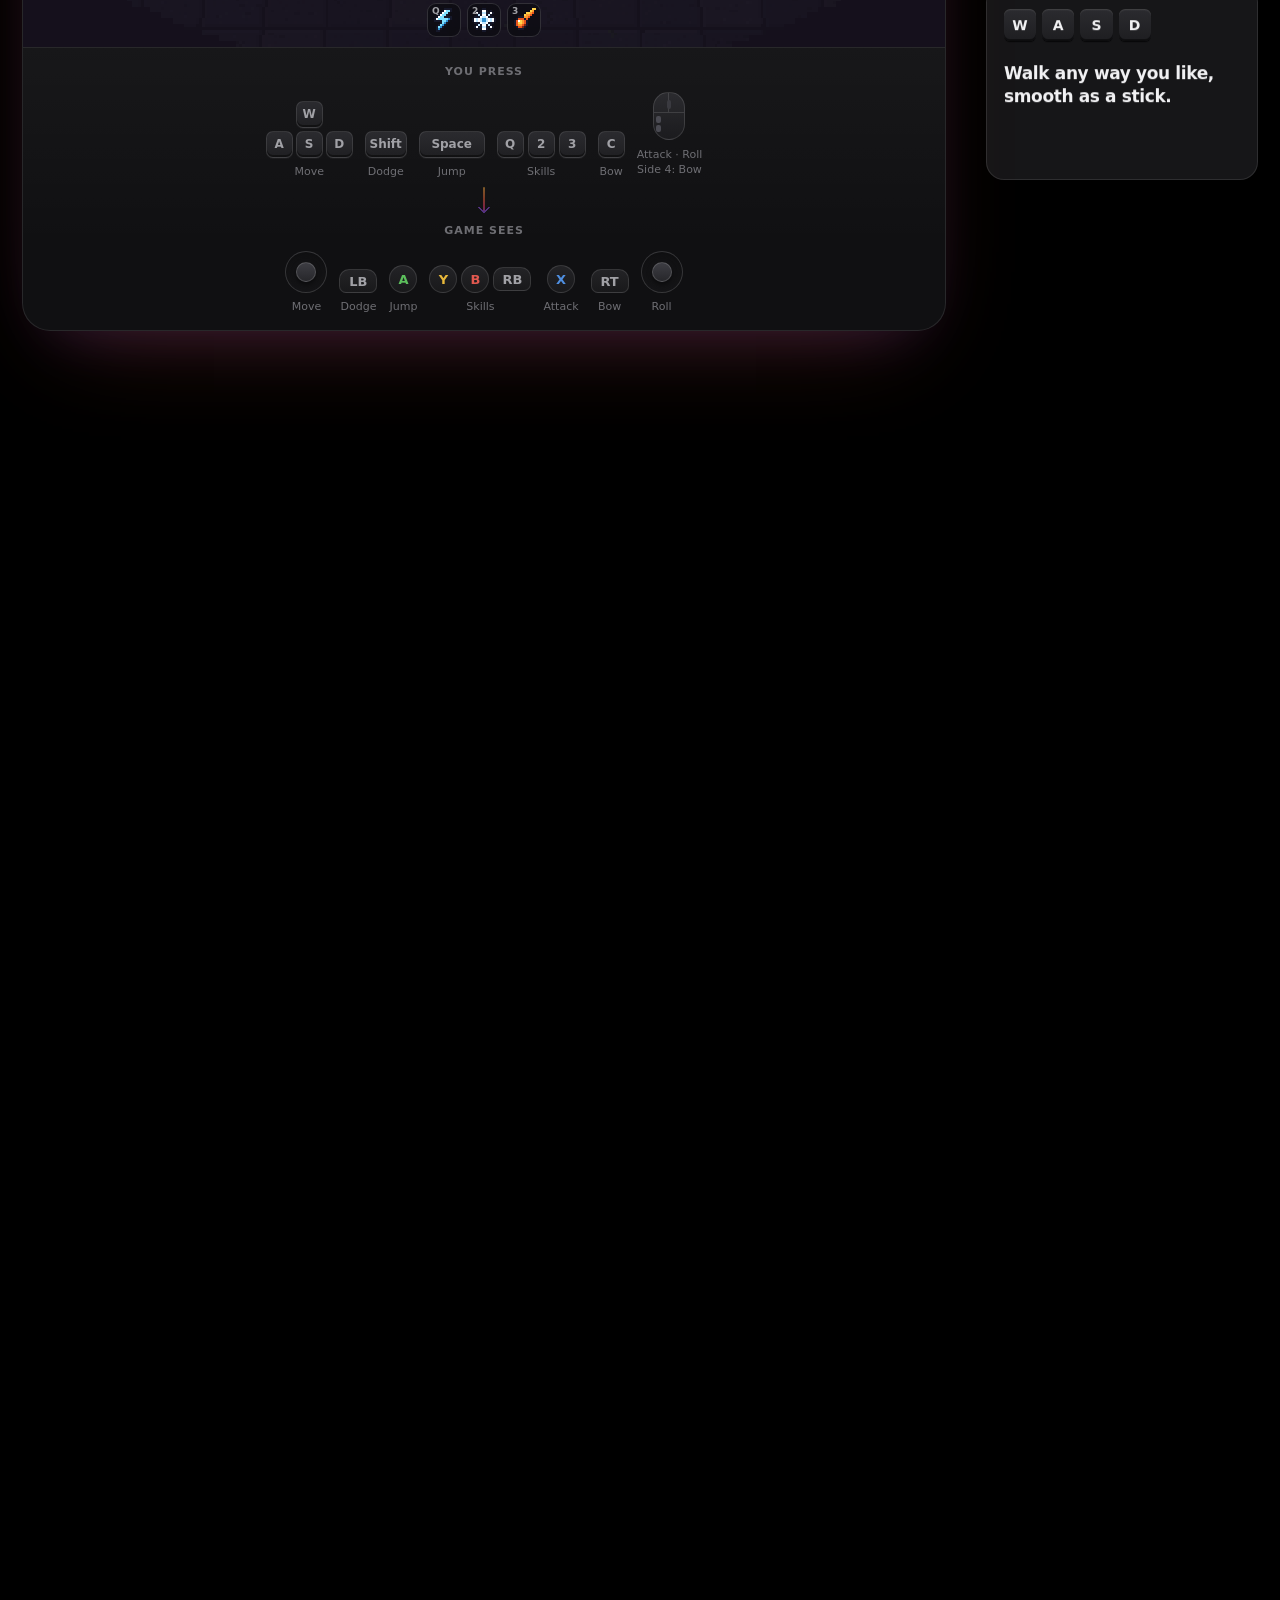
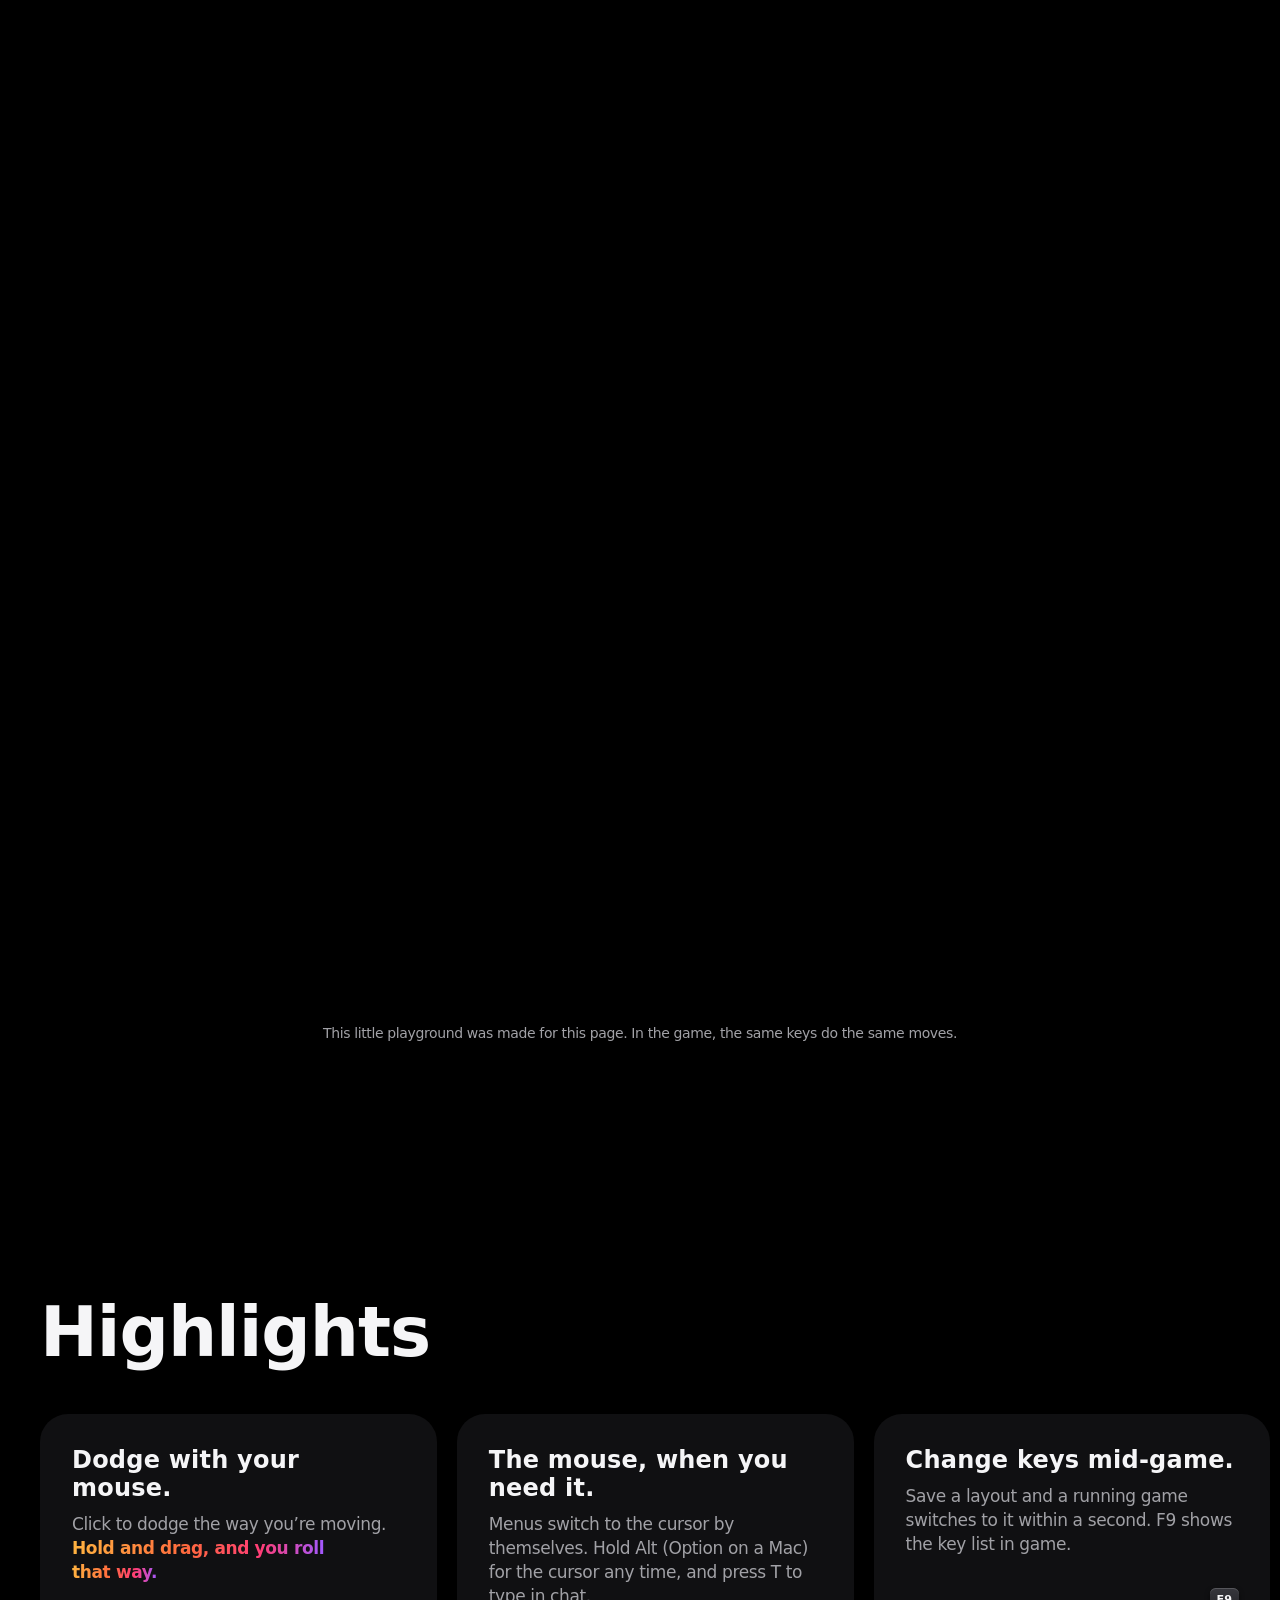
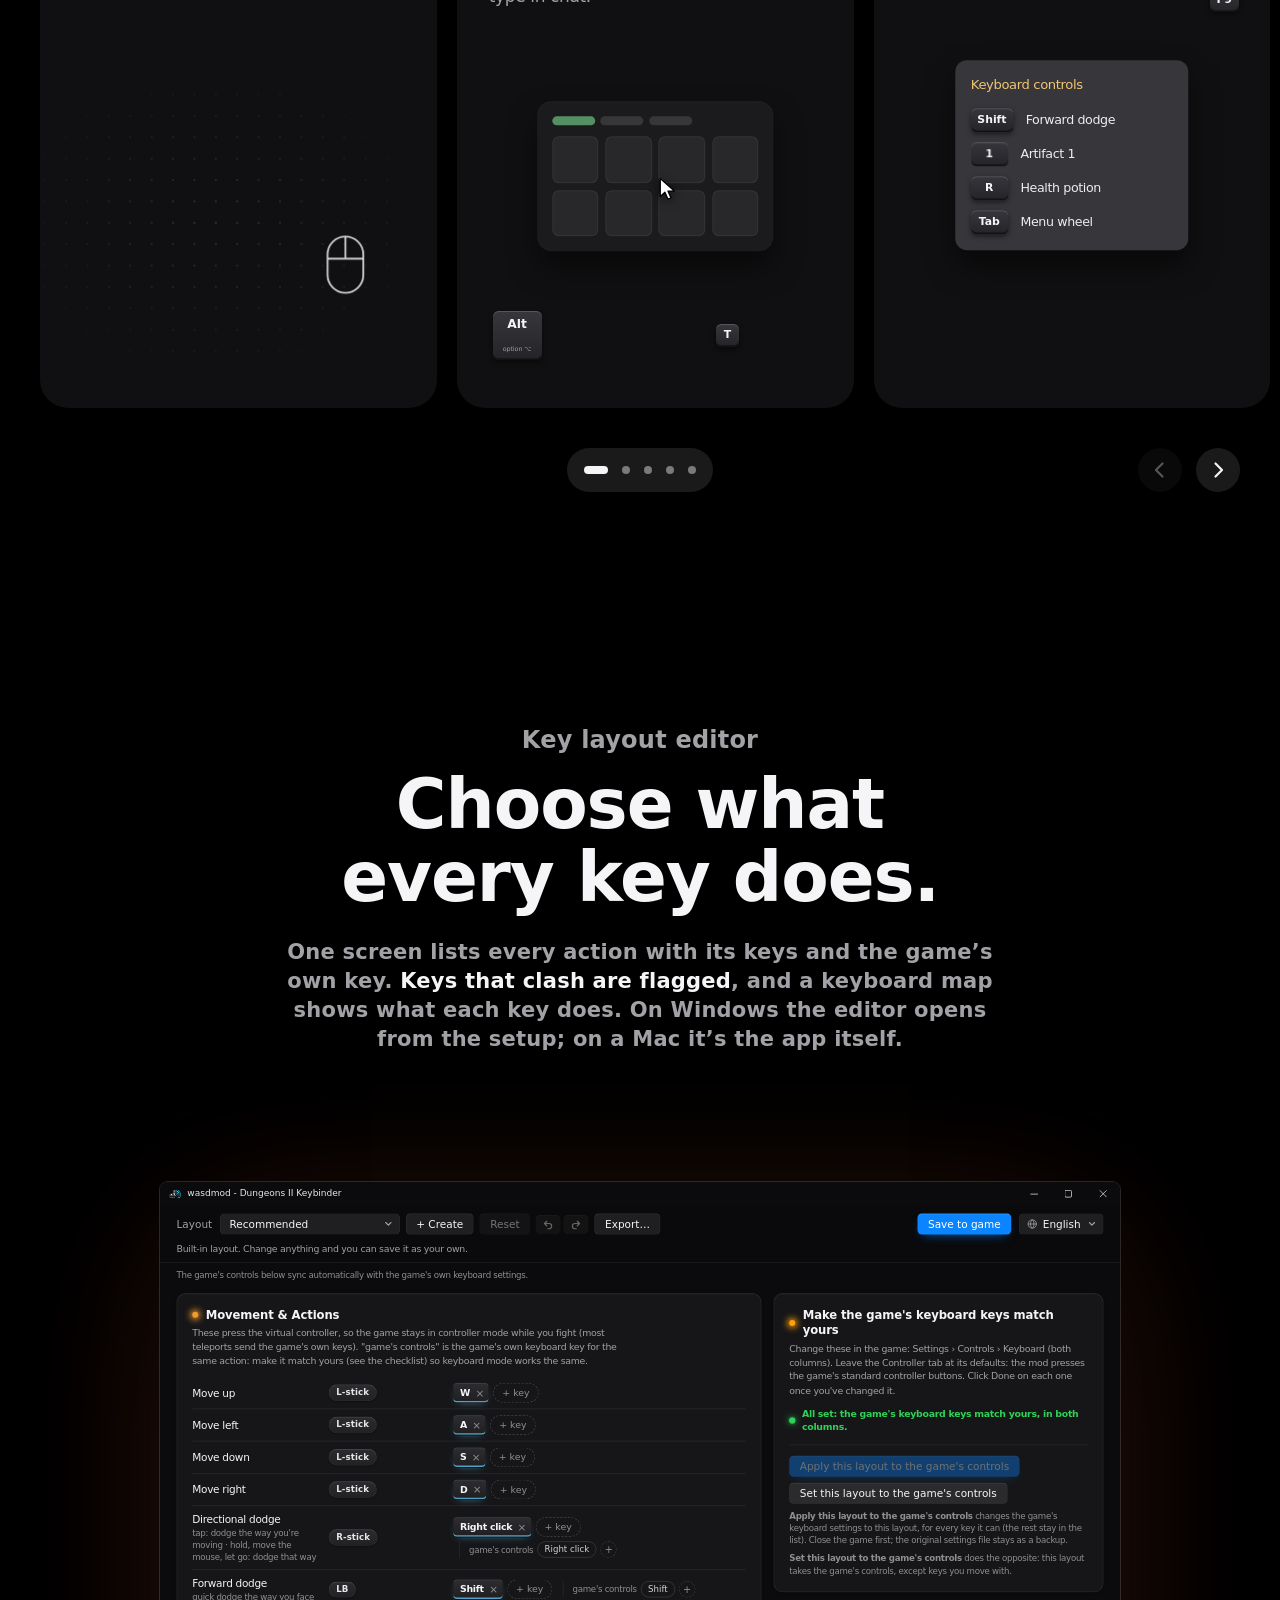
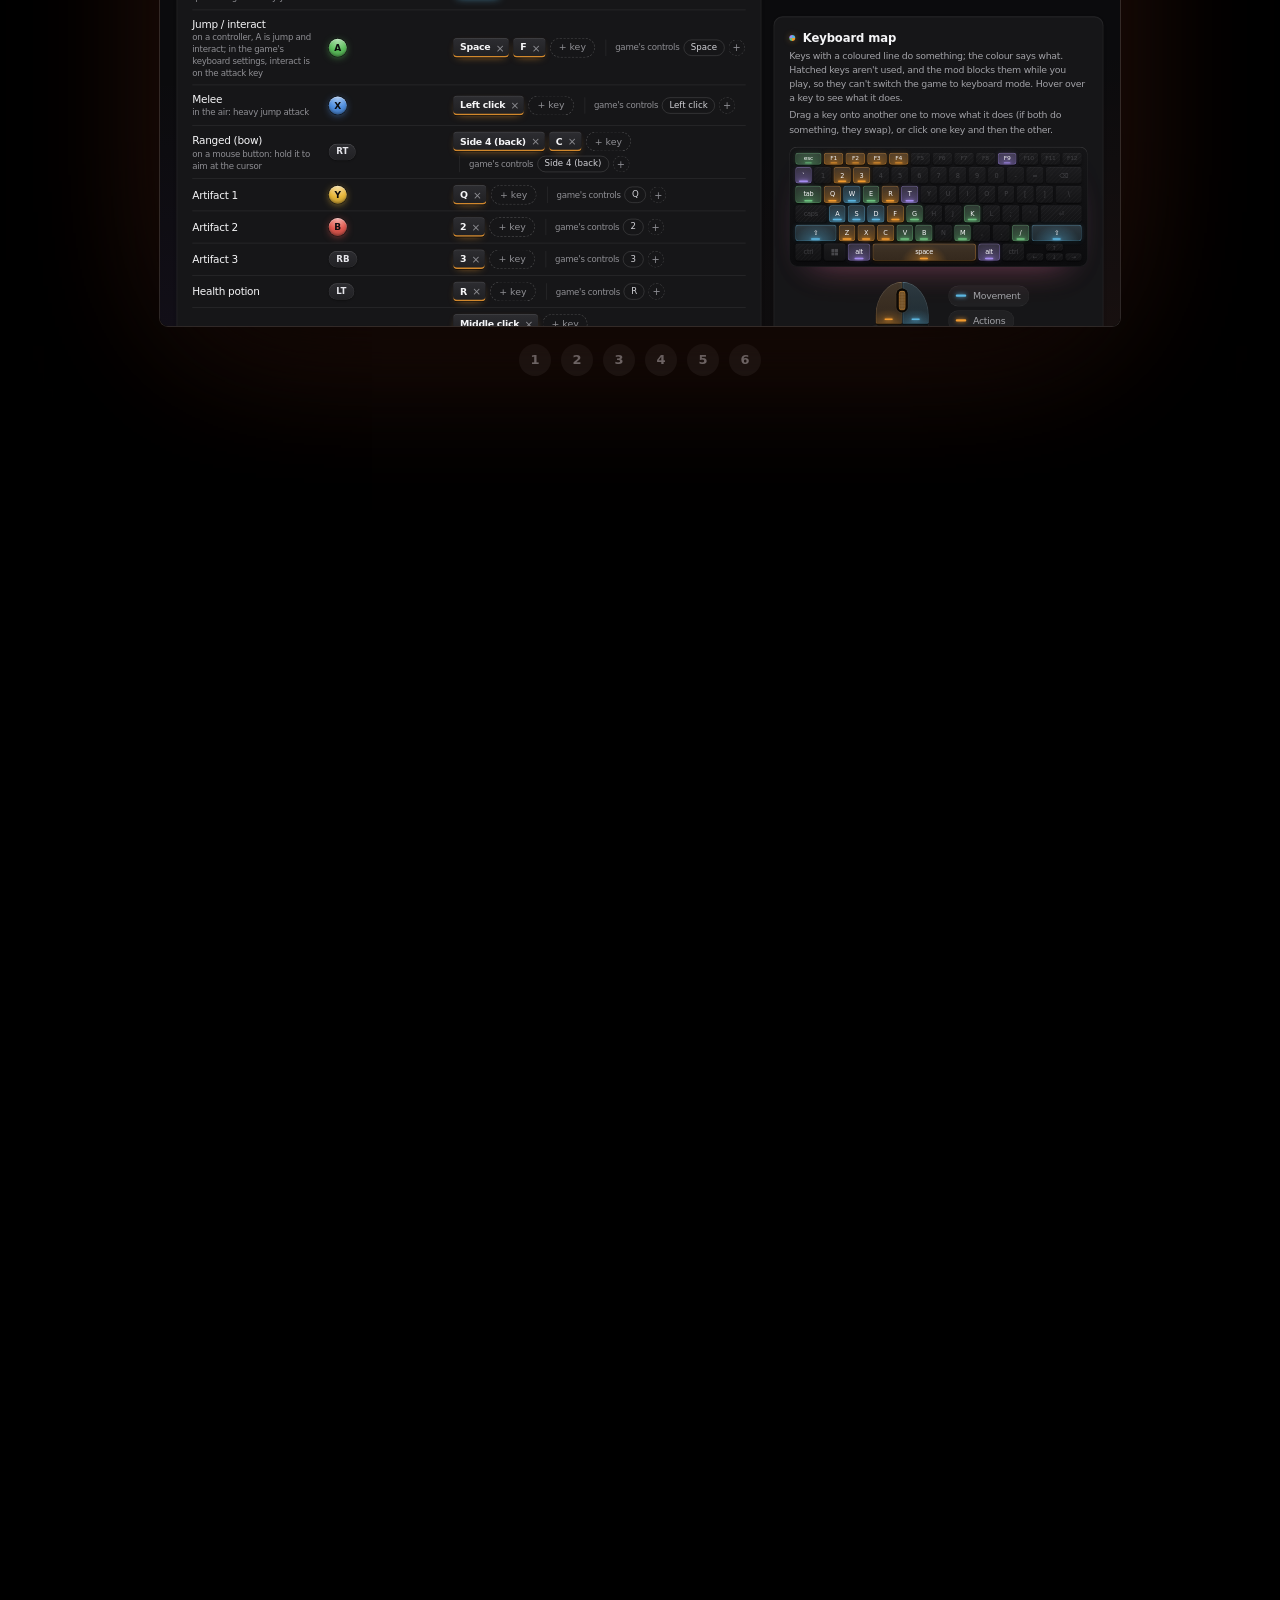
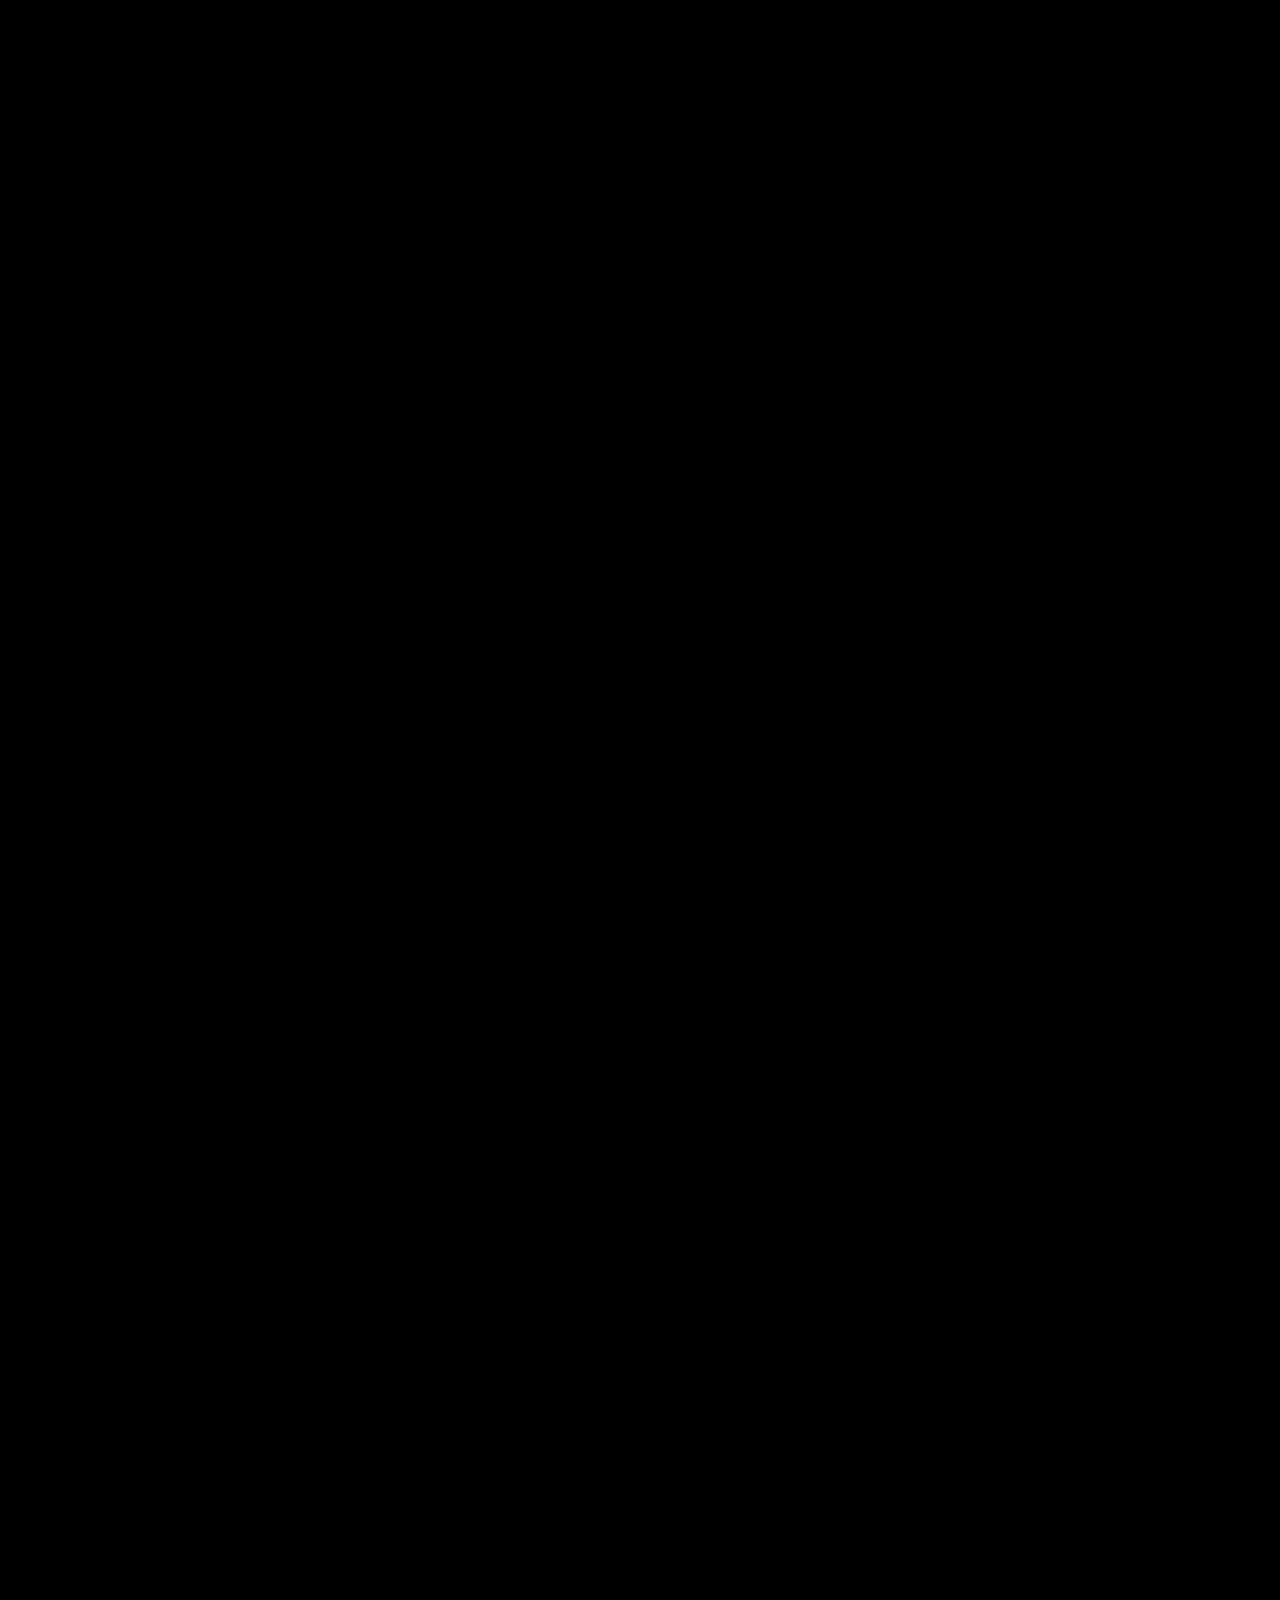
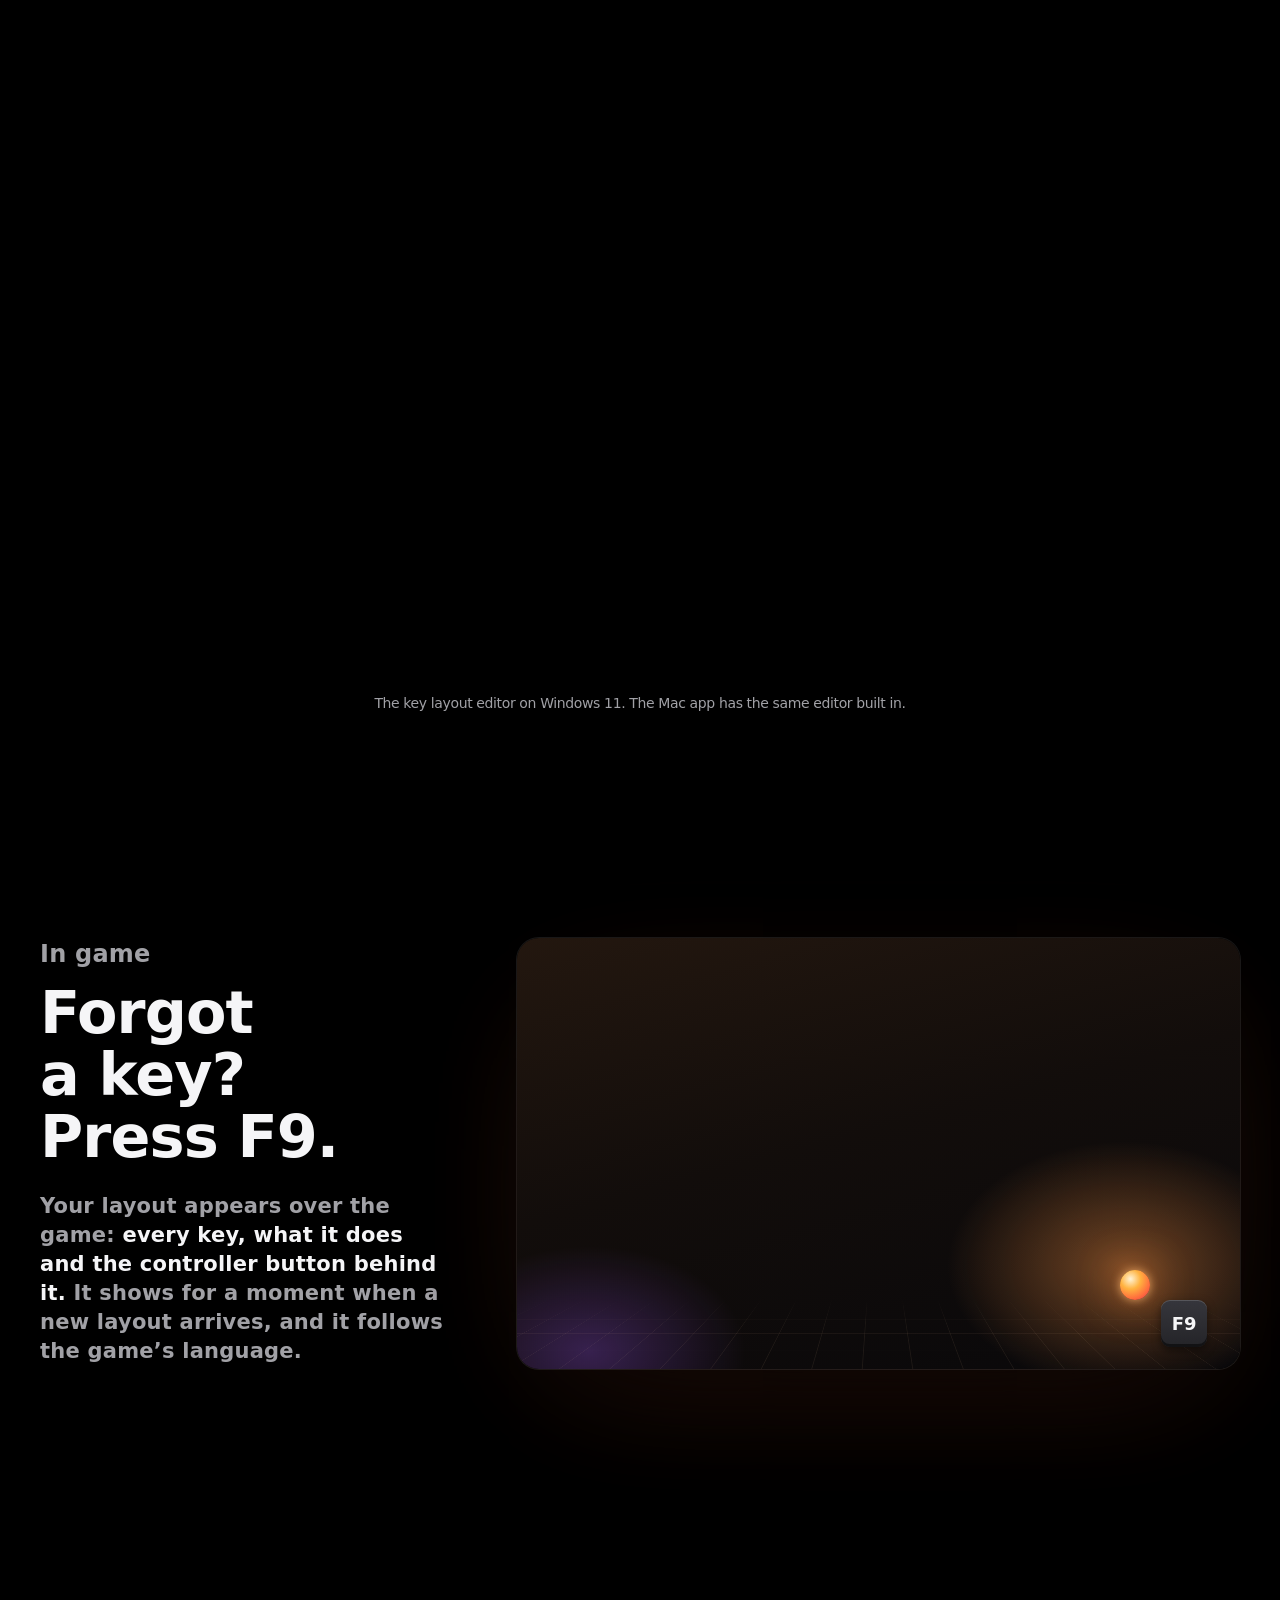
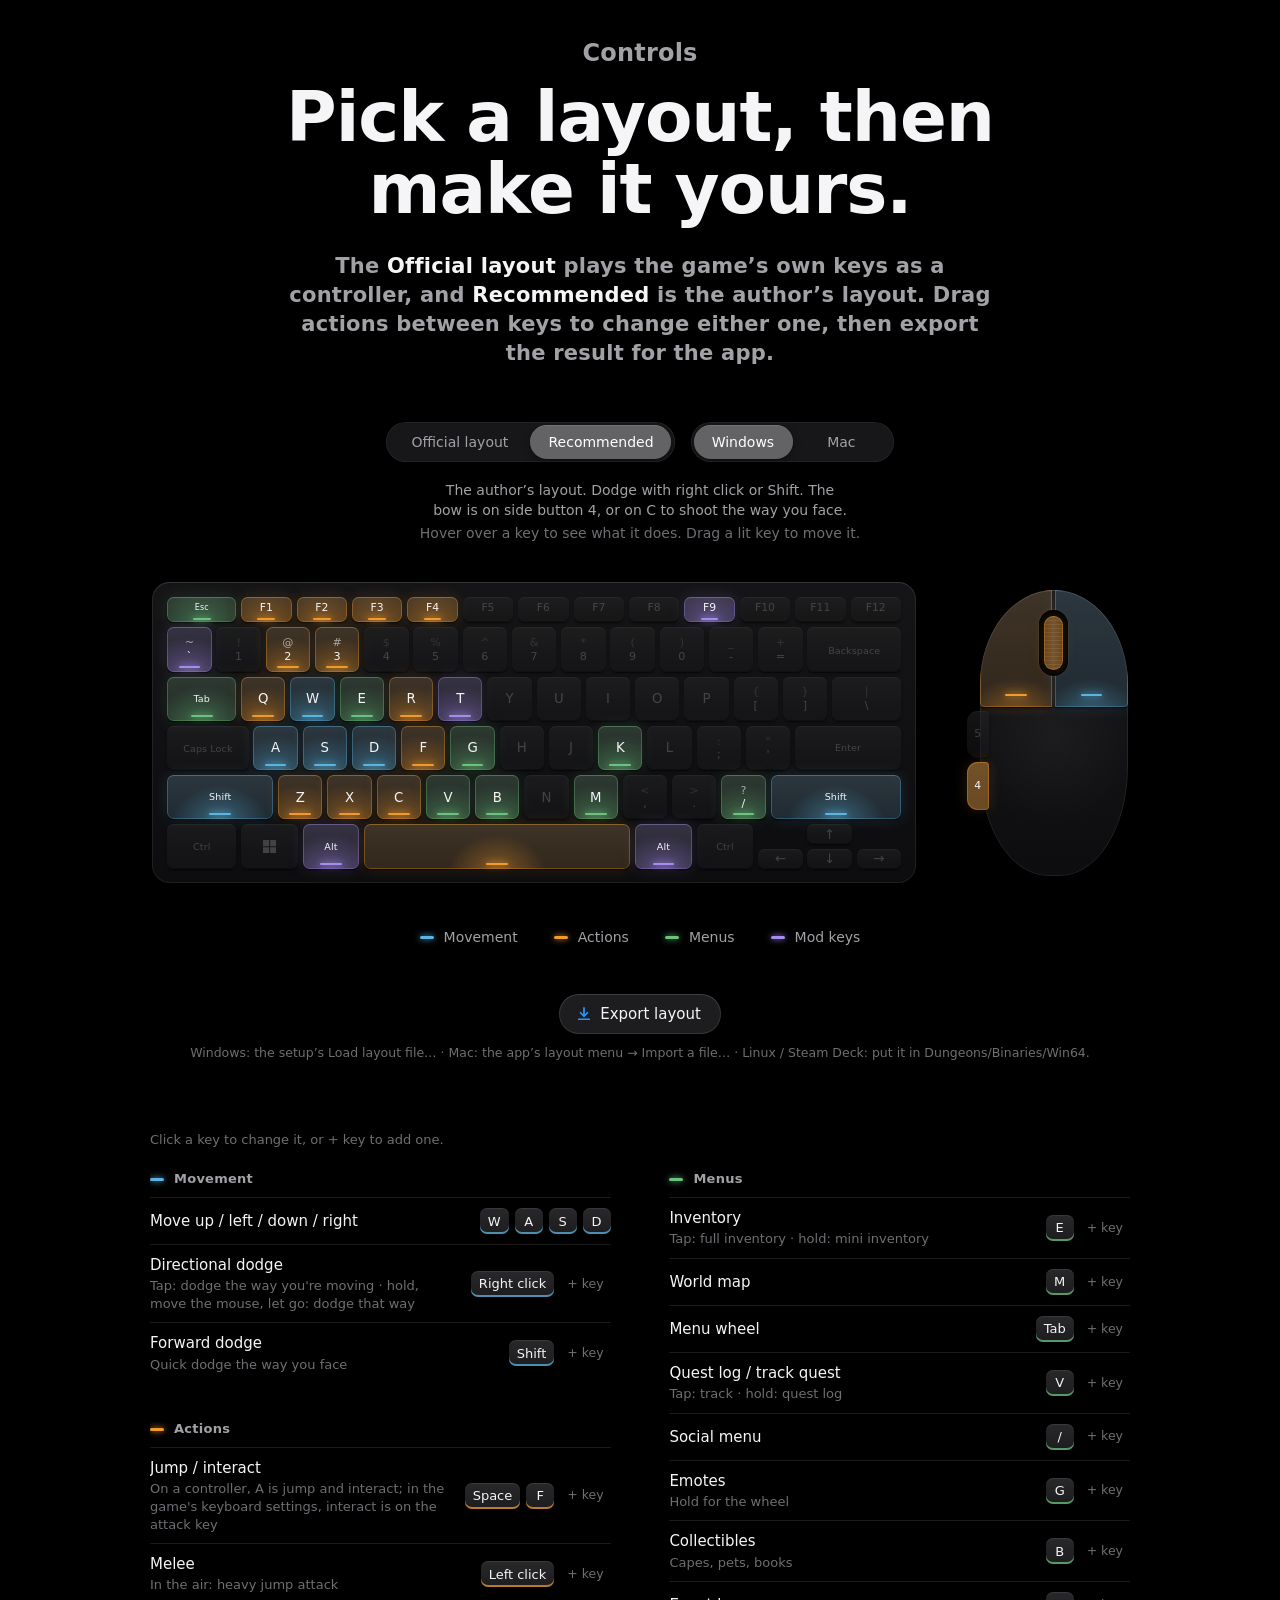
==== commit 4387f5bf: "Name Minecraft Dungeons 2 on the page; sitemap date Co-Authored-By: Claude Opus 5.5 <noreply@anthrop" ====
--- a/index.html
+++ b/index.html
@@ -620,6 +620,7 @@
       <a href="privacy.html">Privacy</a>
       <a href="https://wanzho.github.io/mcd2-crossover/">MCD2 Crossover</a>
     </nav>
+    <p class="legal">wasdmod adds WASD, mouse and keyboard controls to Minecraft Dungeons&nbsp;II (Minecraft Dungeons&nbsp;2) on Windows, Mac, Linux and Steam&nbsp;Deck.</p>
     <p class="legal">Unofficial fan project. Not affiliated with Mojang or Microsoft. Minecraft is a trademark of Mojang Synergies&nbsp;AB.</p>
     <p class="legal">wasdmod is open source under the MIT licence. Pixel lettering: “Mojang” by b.tenthousand&nbsp;(CC0).</p>
   </div>
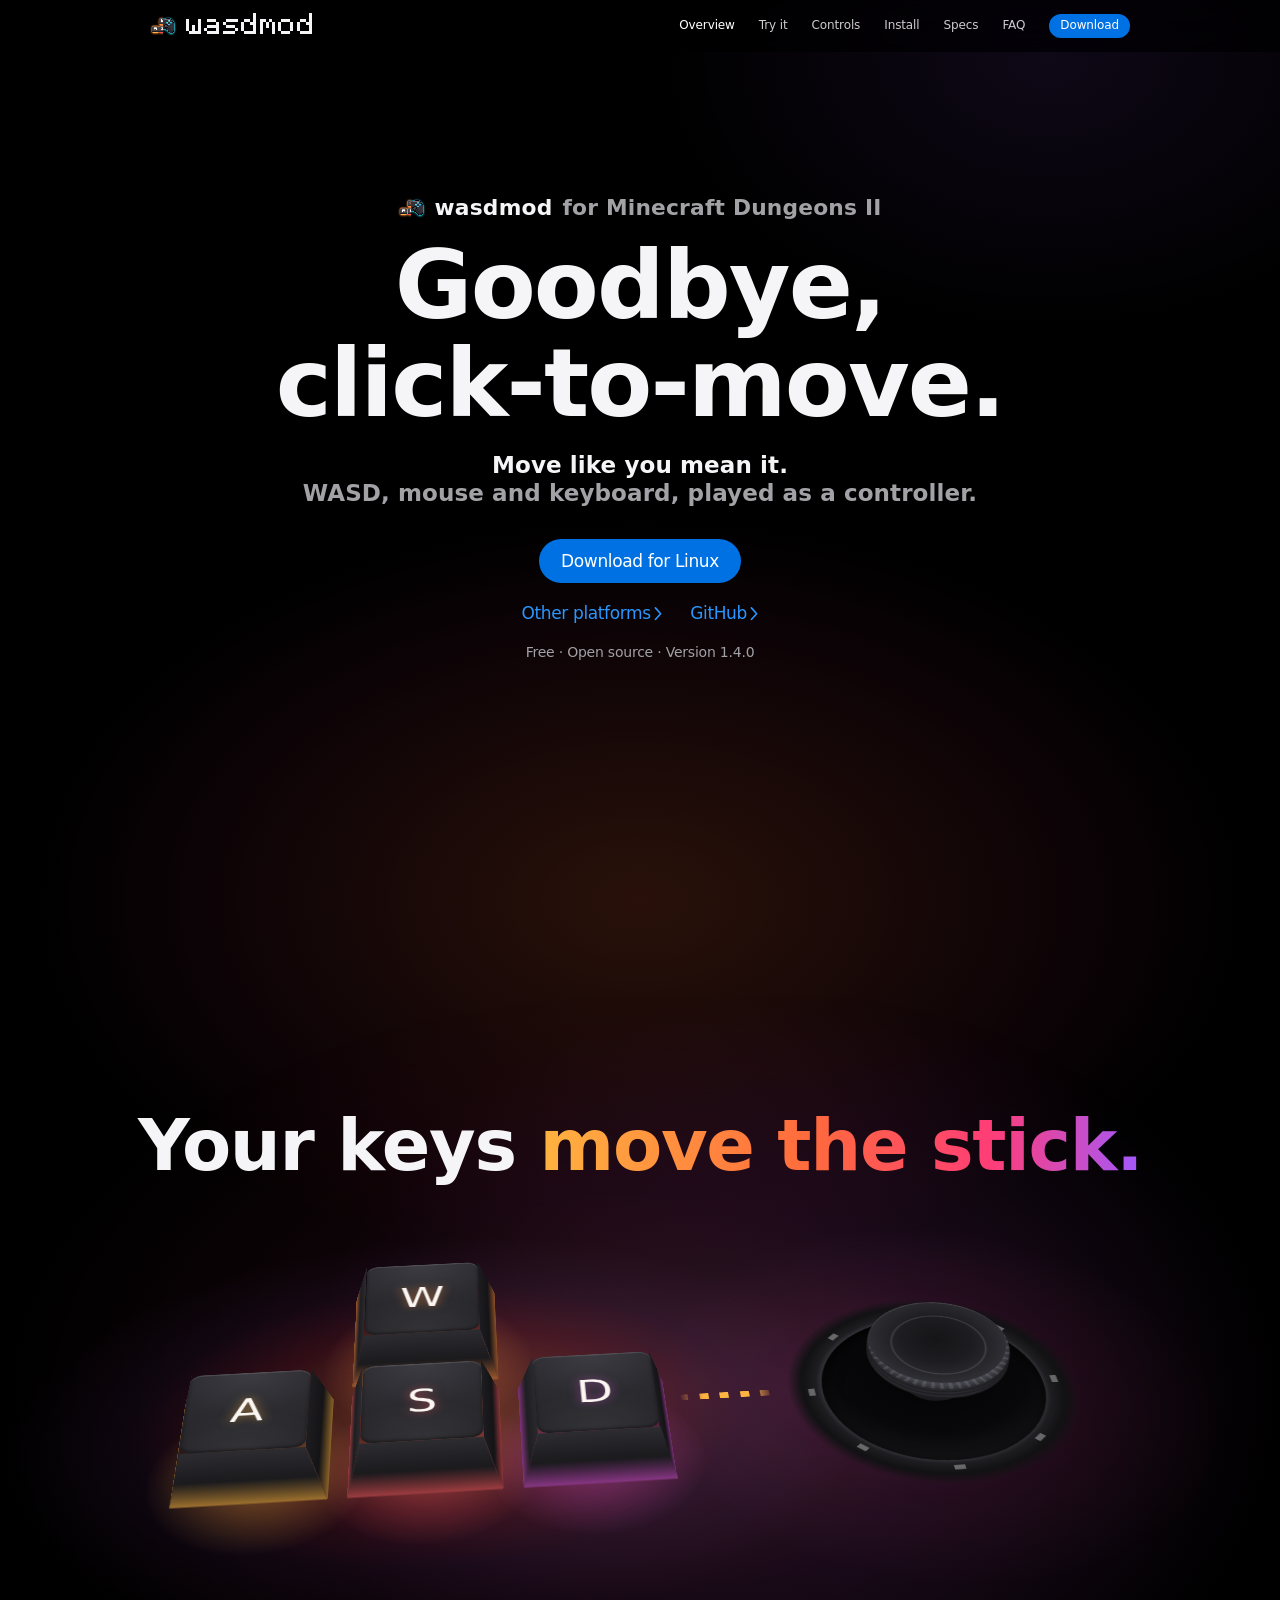
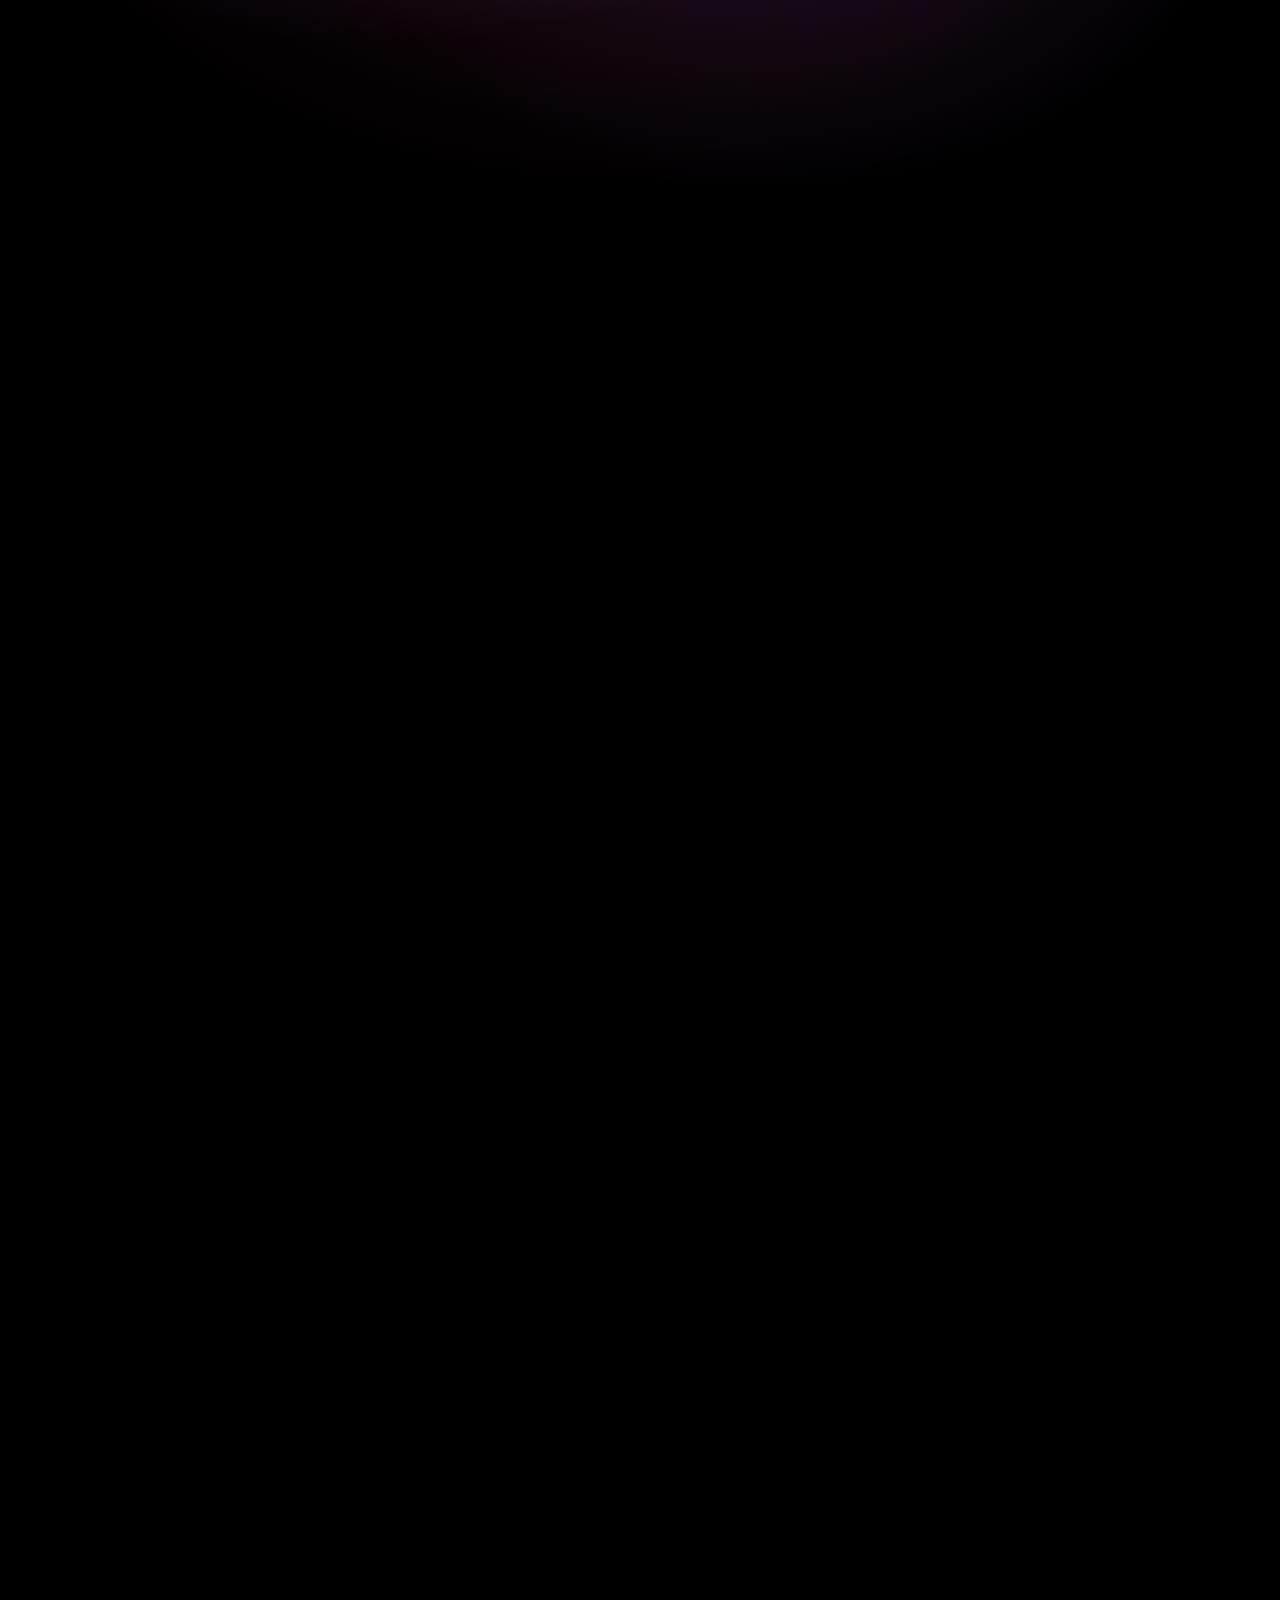
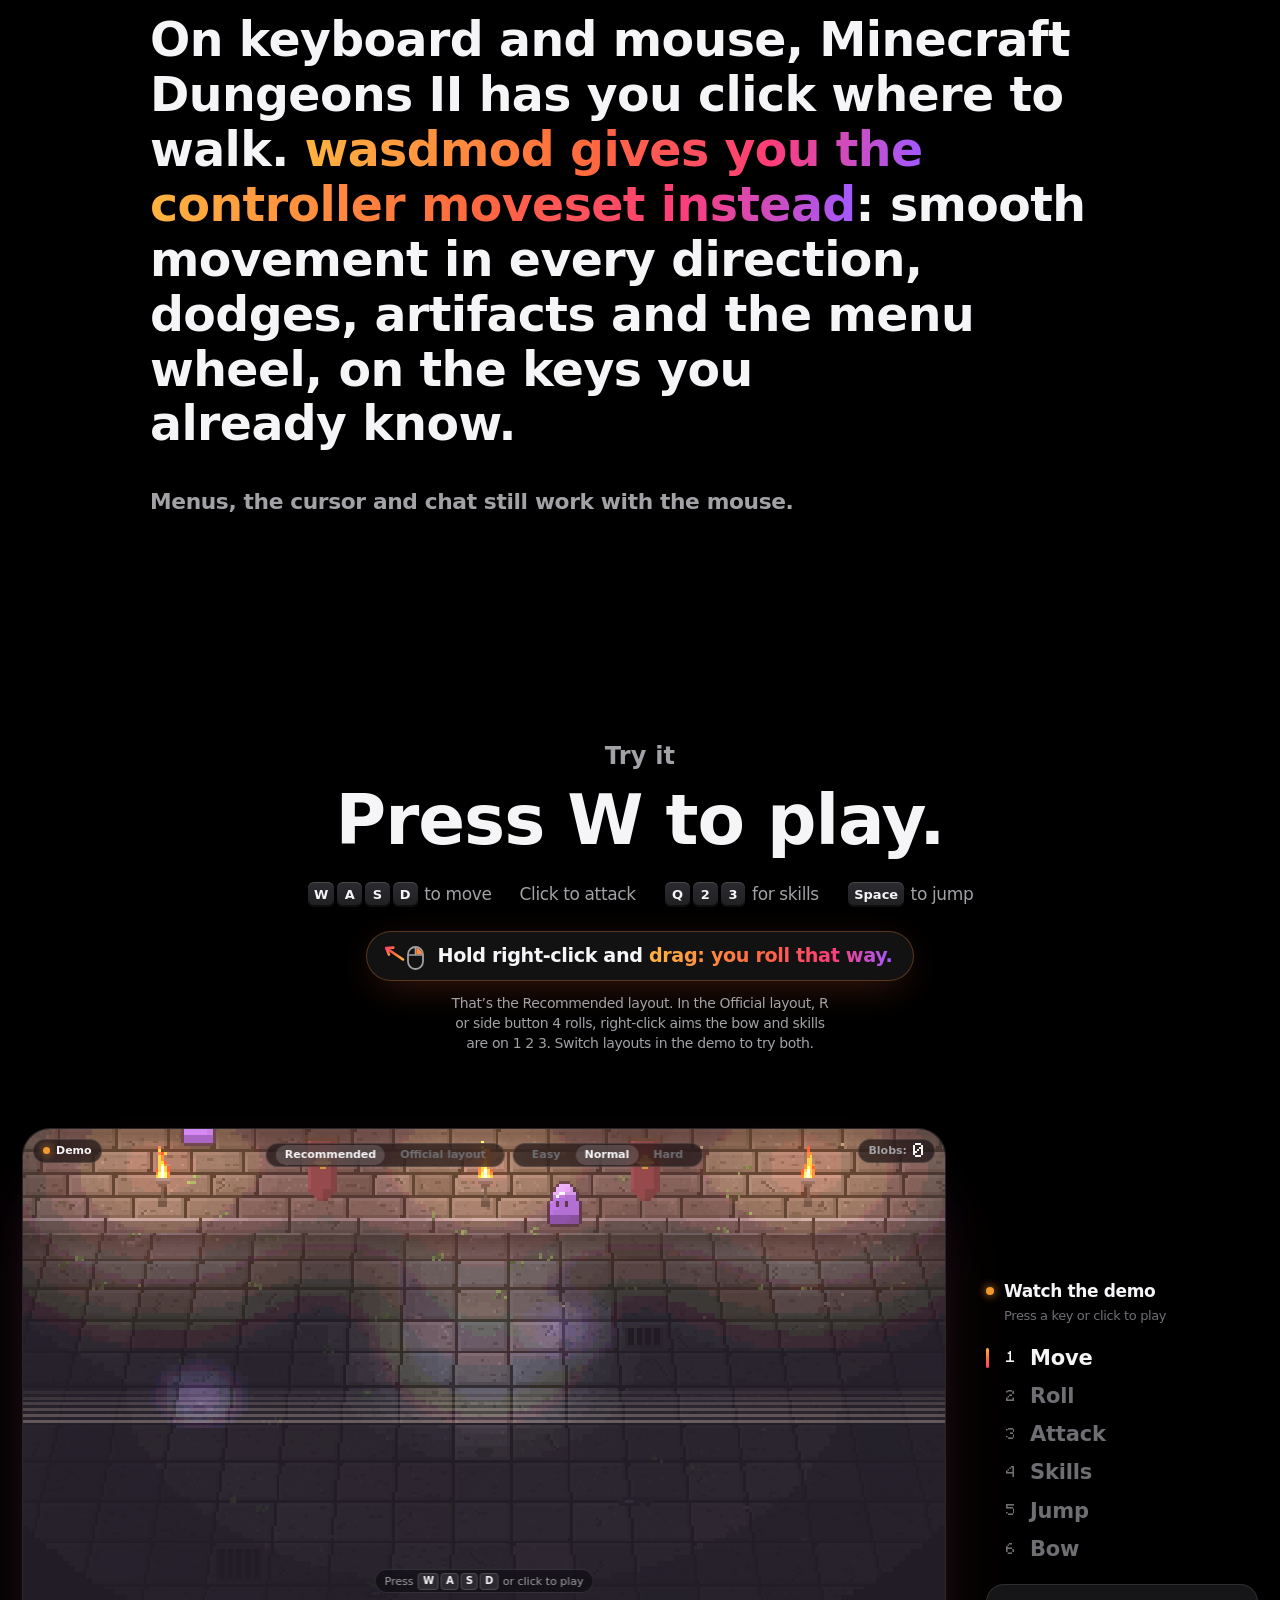
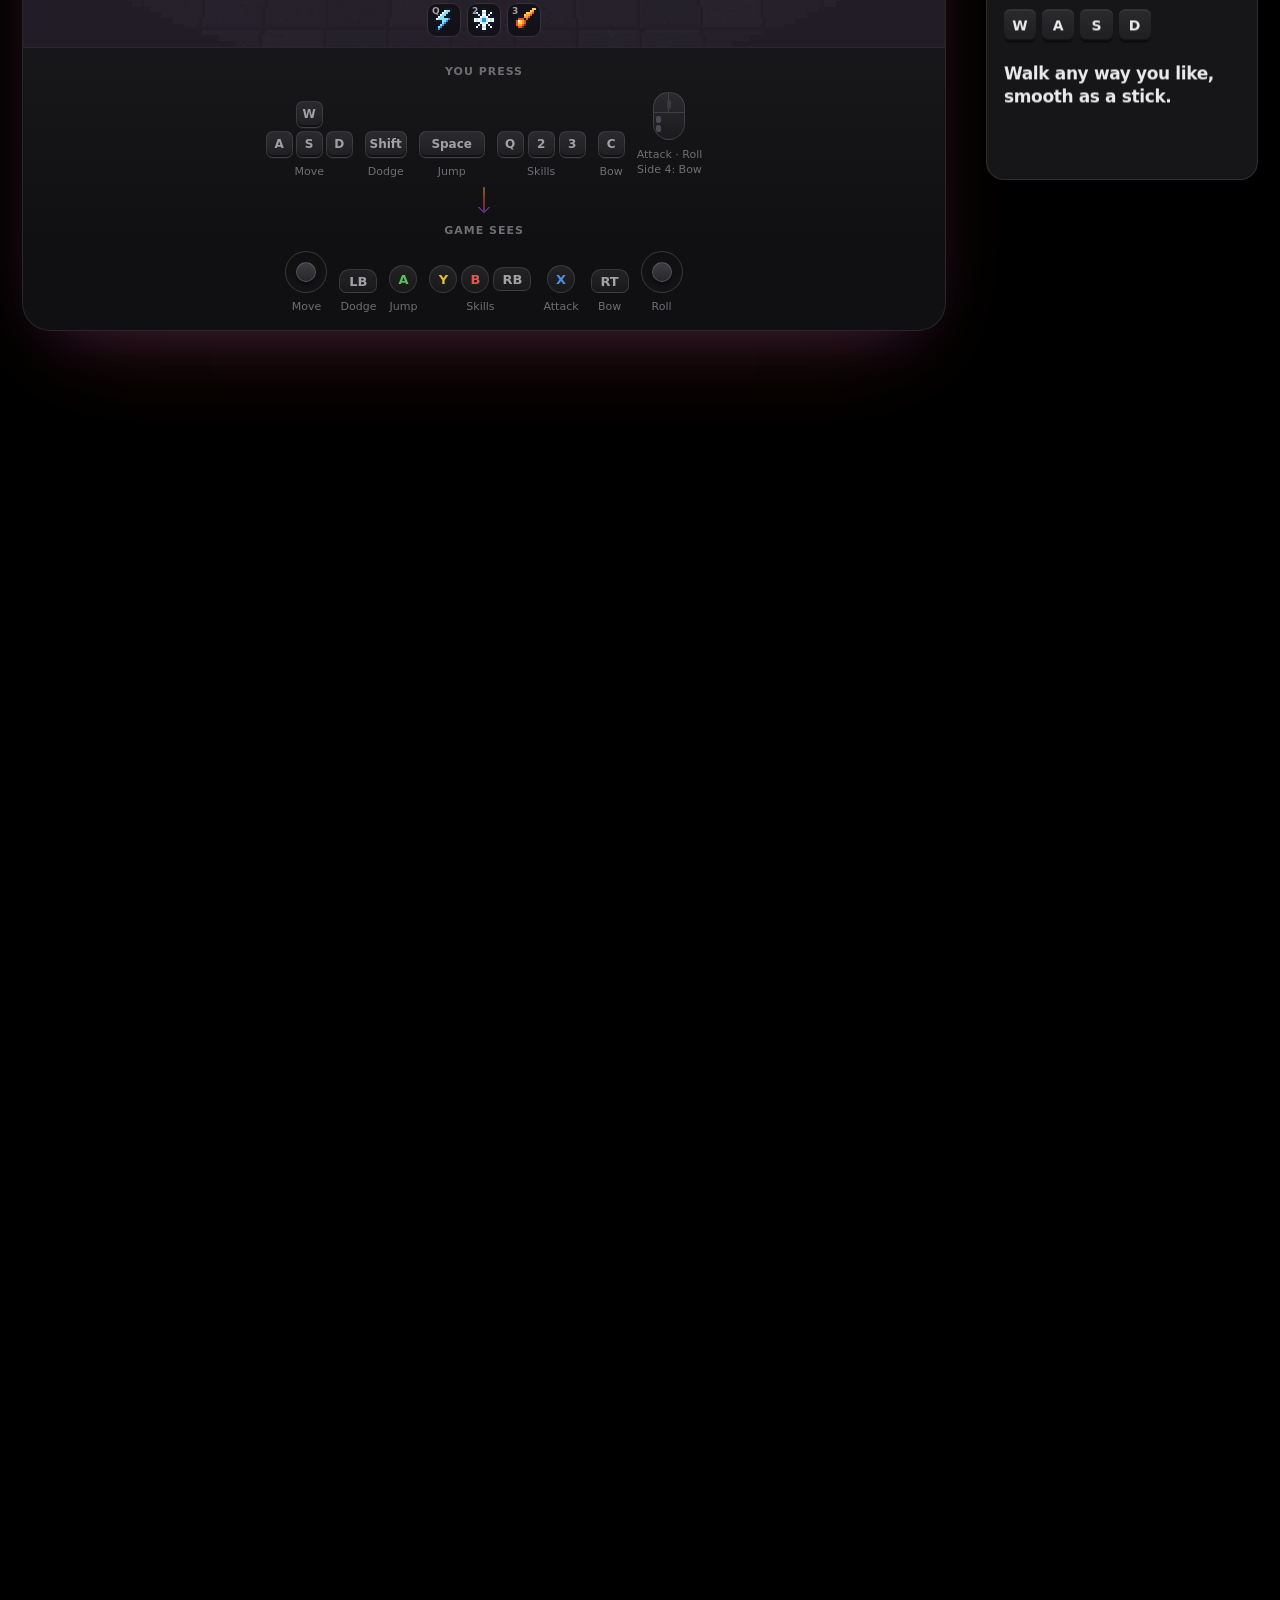
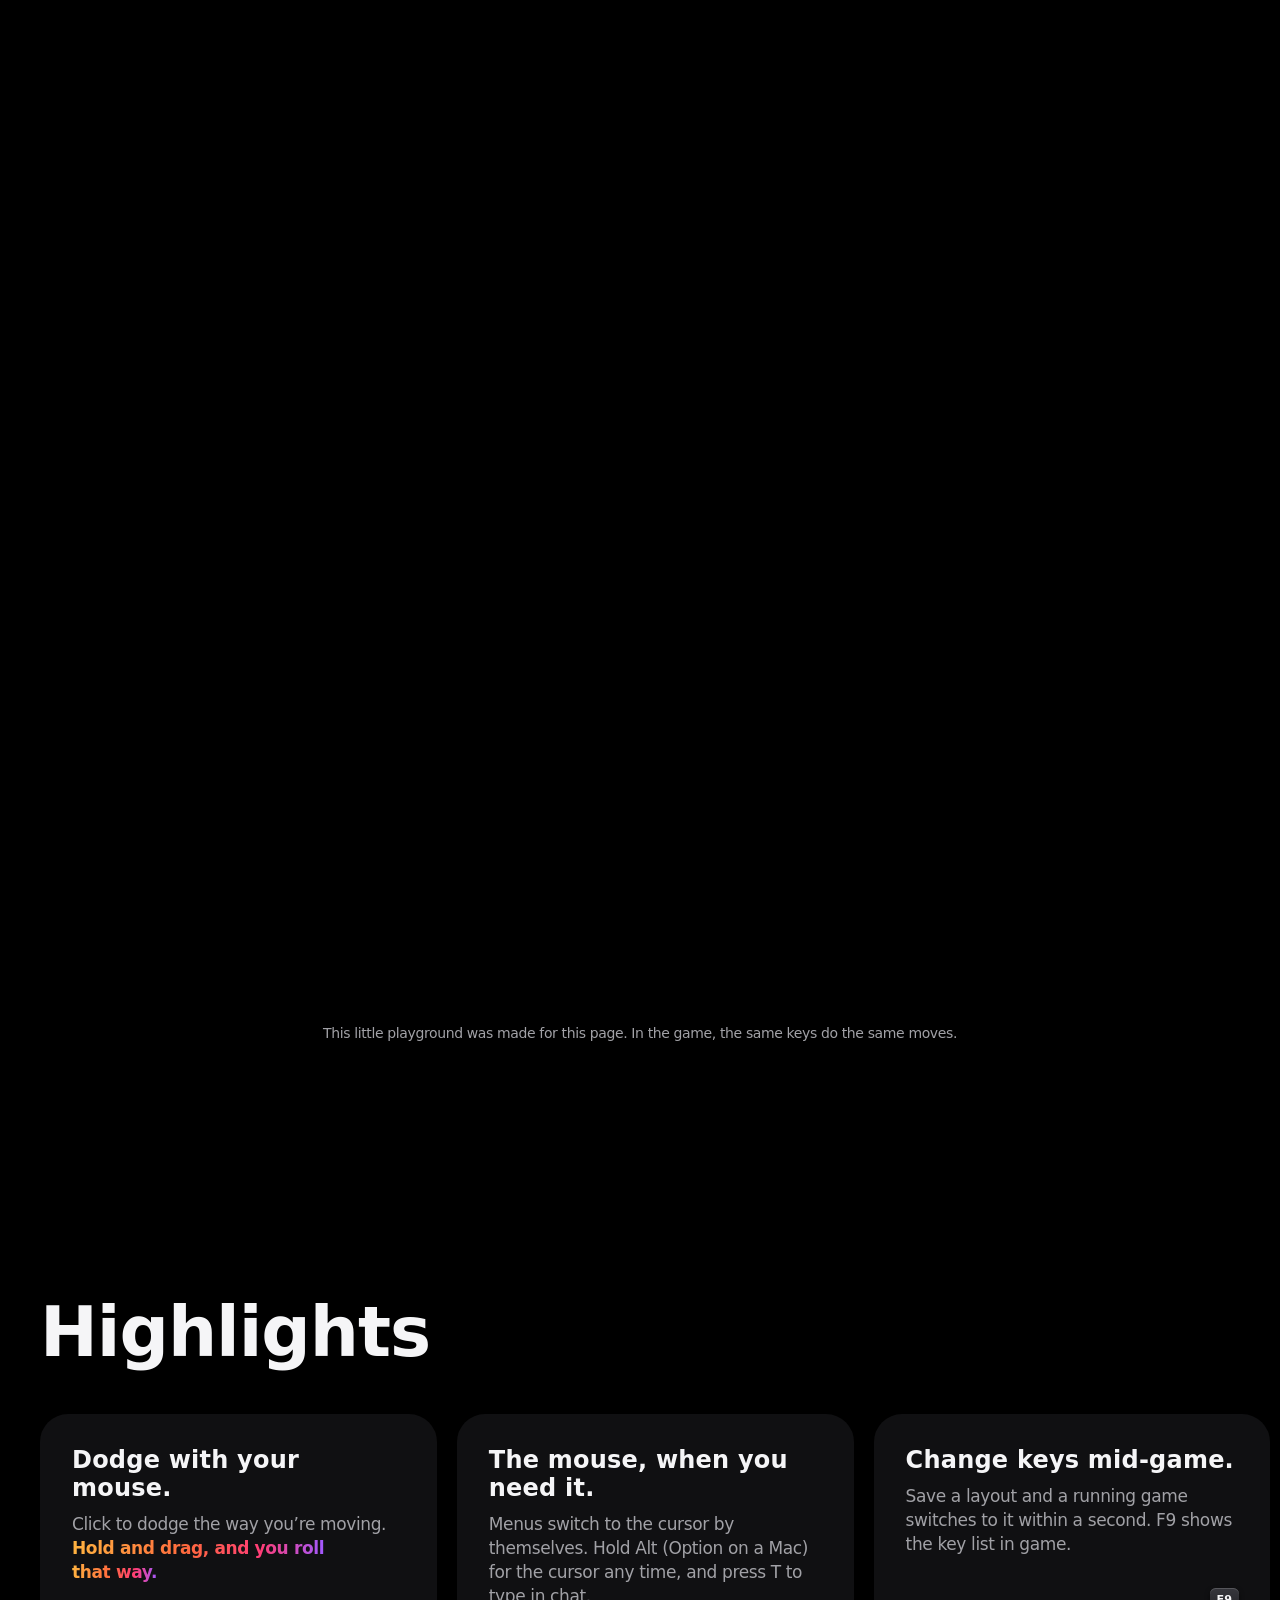
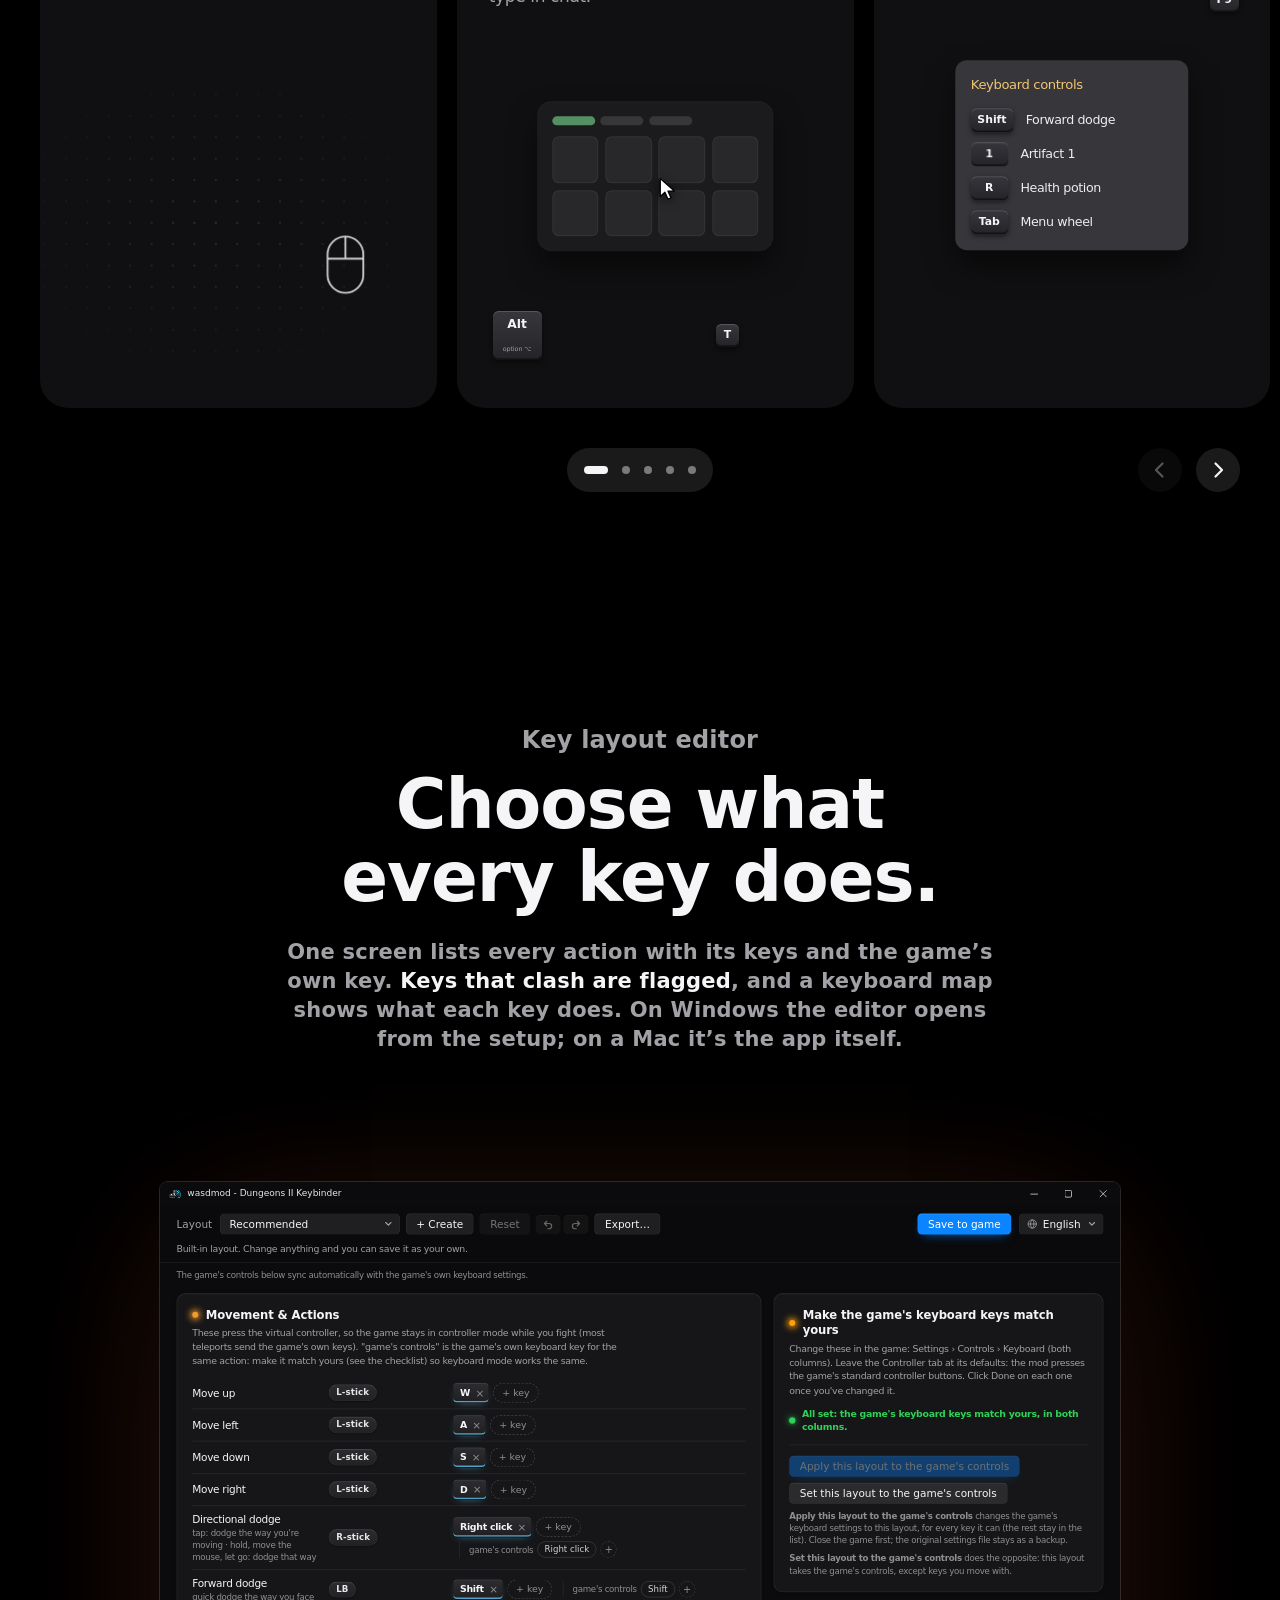
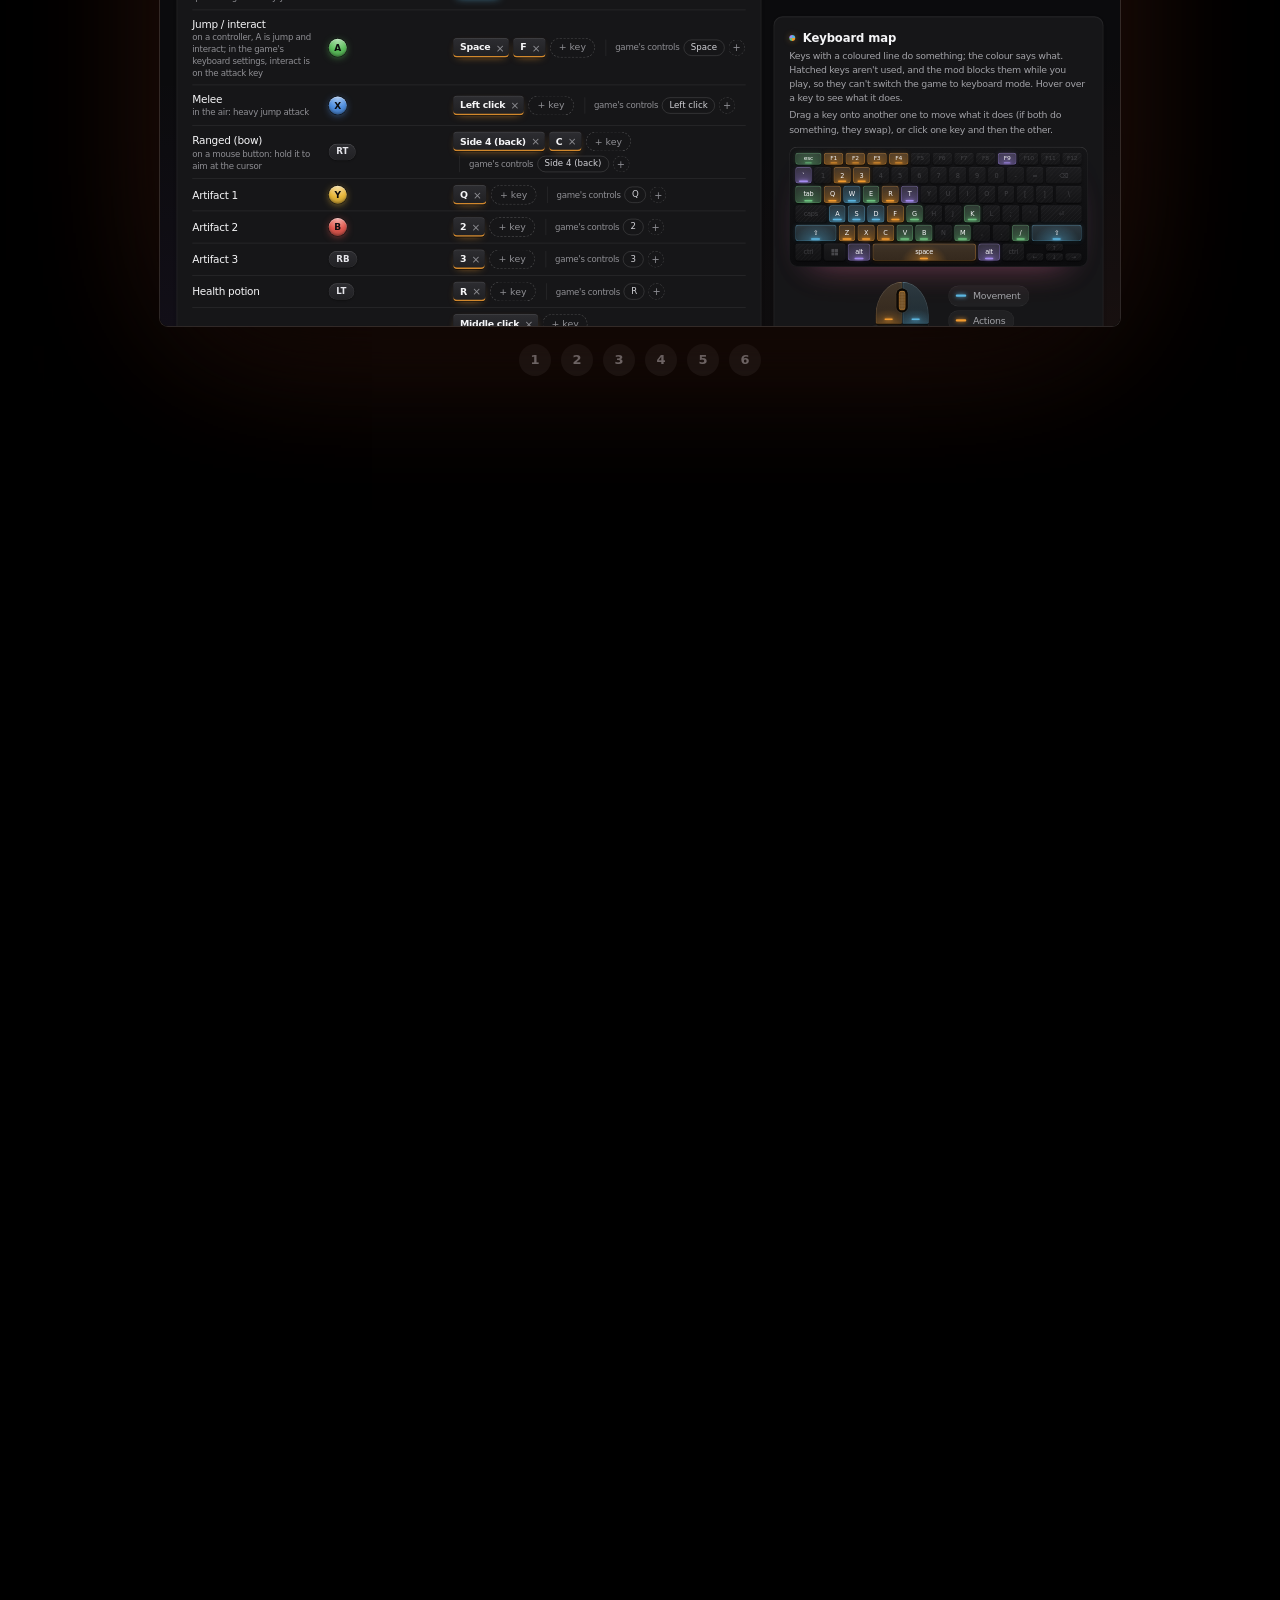
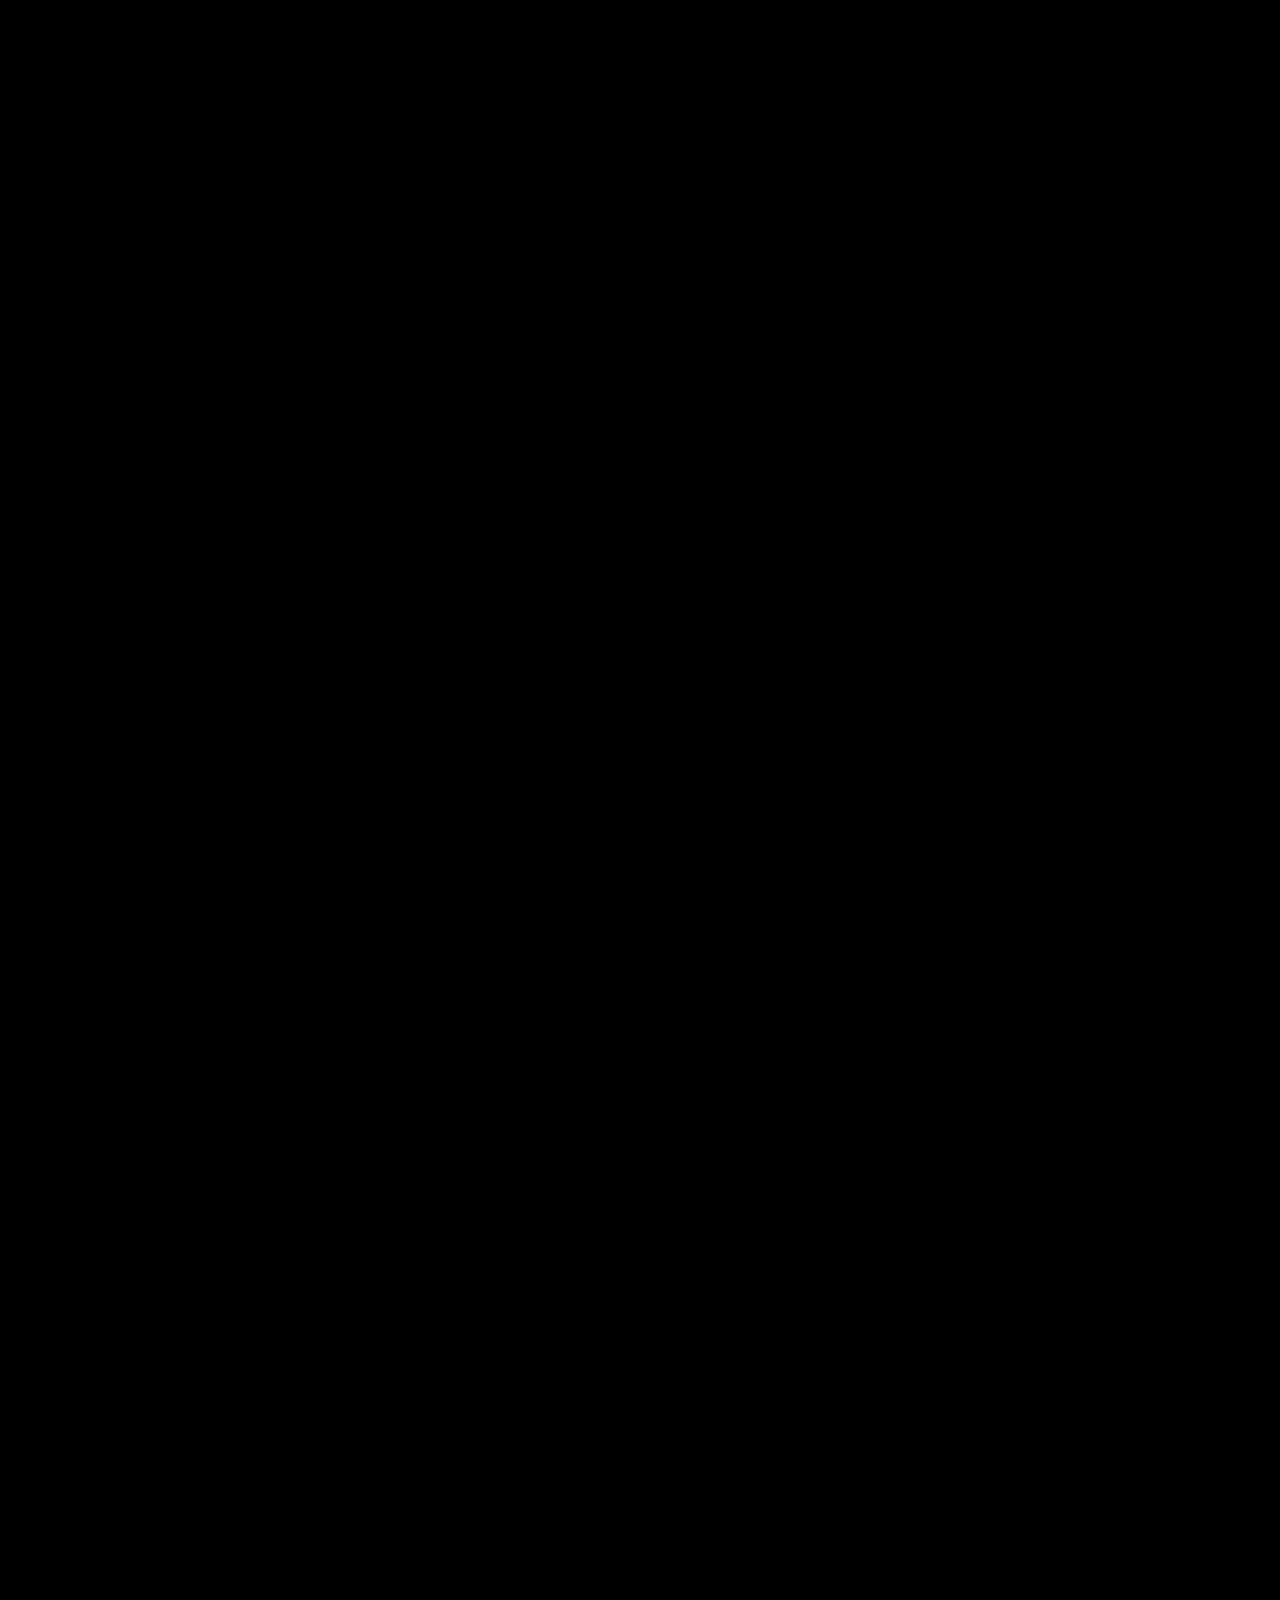
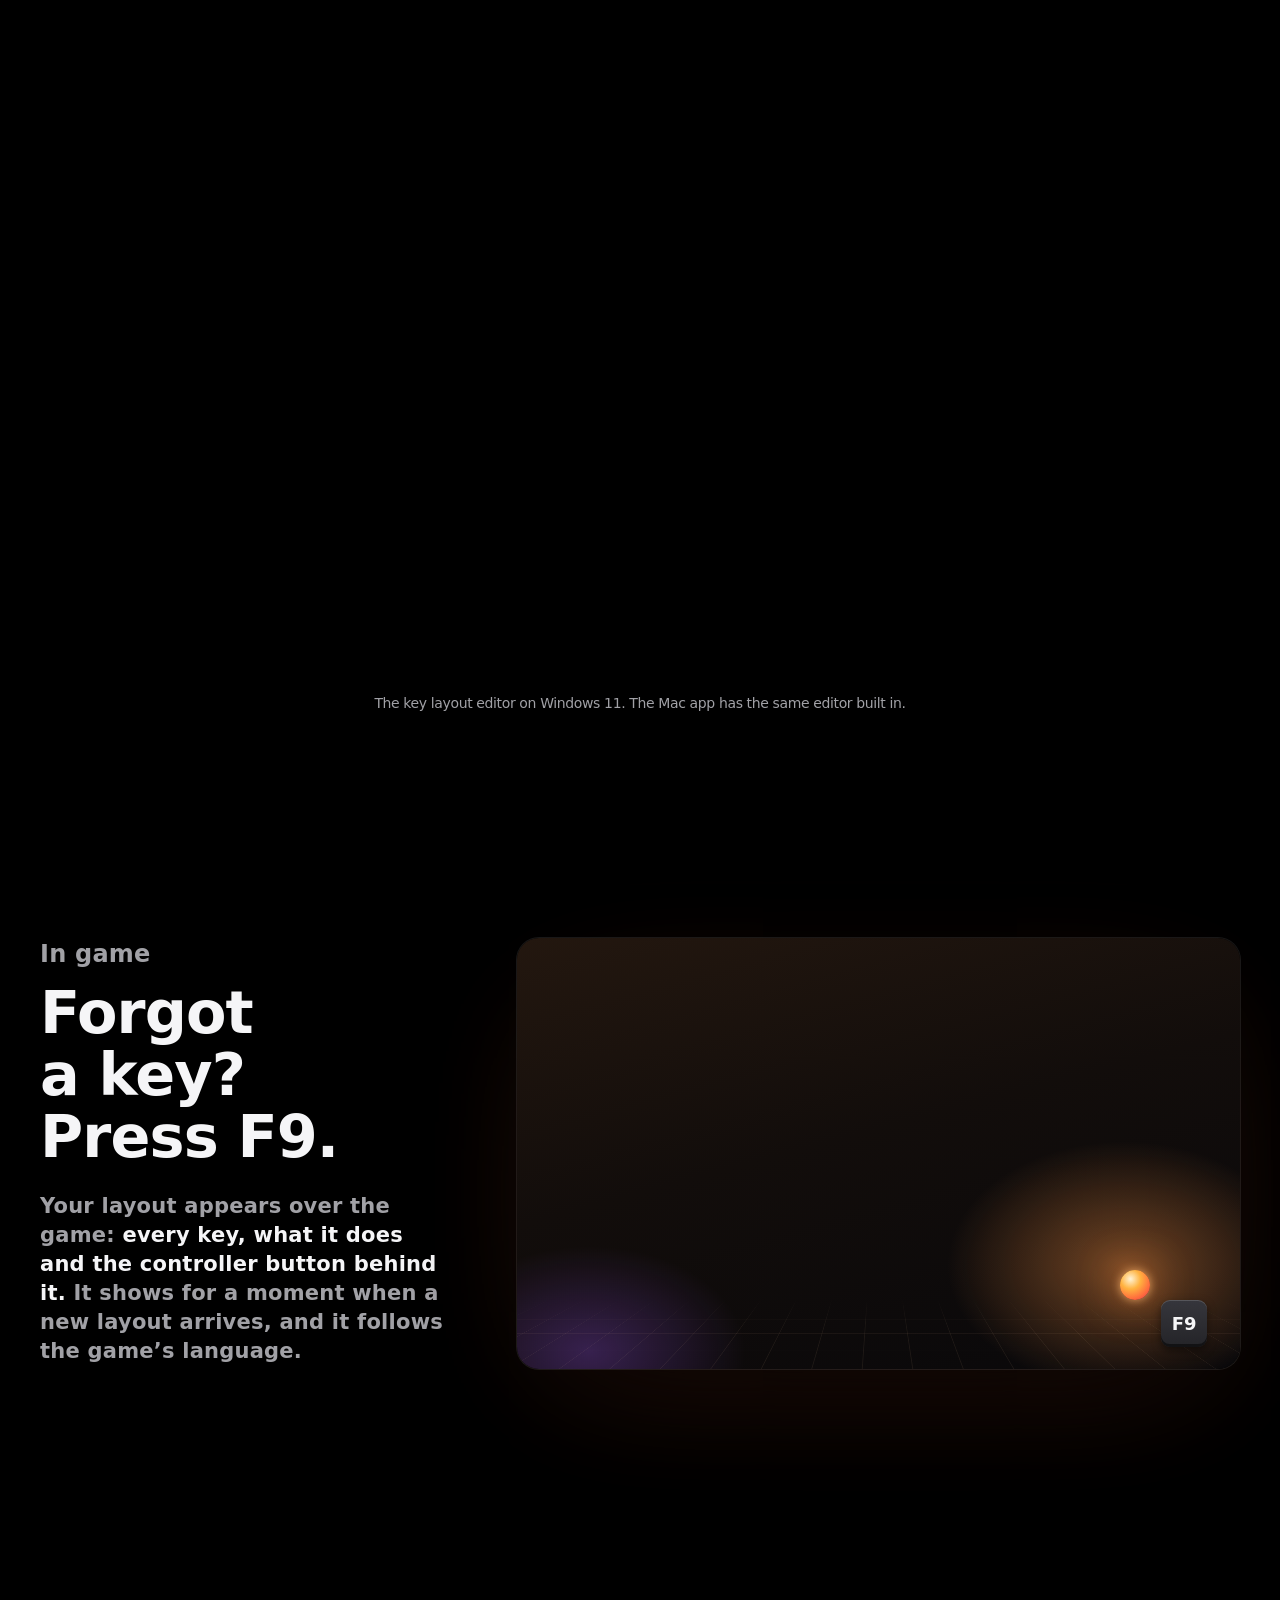
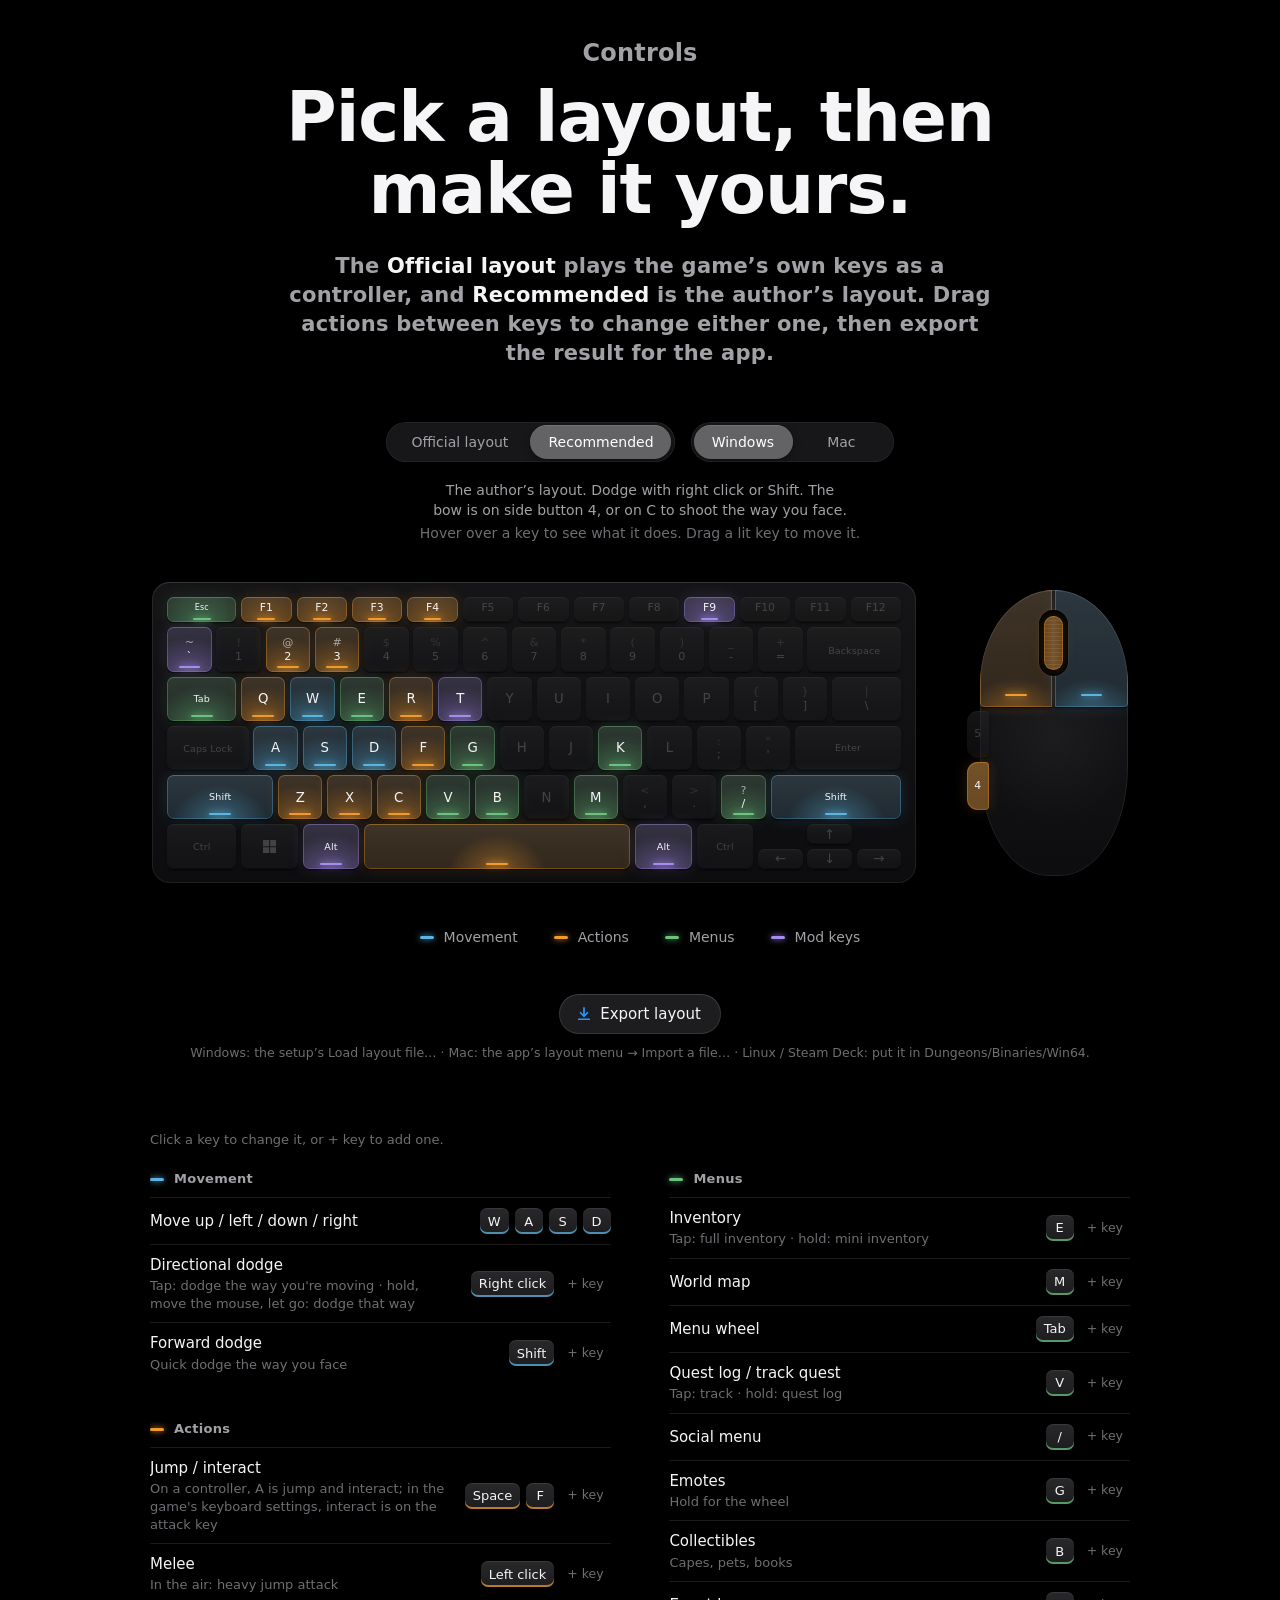
==== commit 19e467fb: "Move the site to wasdmod.com The page, its links, sitemap and robots.txt now use https://wasdmod.com" ====
--- a/index.html
+++ b/index.html
@@ -5,20 +5,20 @@
 <meta name="viewport" content="width=device-width, initial-scale=1, viewport-fit=cover">
 <title>WASD controls for Minecraft Dungeons II (Dungeons 2) · wasdmod</title>
 <meta name="description" content="Play Minecraft Dungeons II (Dungeons 2) with WASD, mouse and keyboard instead of click-to-move. wasdmod turns your keys into a virtual controller. Free and open source for Windows, Mac (CrossOver) and Linux / Steam Deck.">
-<link rel="canonical" href="https://wanzho.github.io/wasd/">
+<link rel="canonical" href="https://wasdmod.com/">
 <meta property="og:type" content="website">
 <meta property="og:site_name" content="wasdmod">
 <meta property="og:title" content="wasdmod: WASD controls for Minecraft Dungeons II">
 <meta property="og:description" content="Play Minecraft Dungeons II with WASD, mouse and keyboard as a controller instead of click-to-move. Free and open source for Windows, Mac and Steam Deck.">
-<meta property="og:url" content="https://wanzho.github.io/wasd/">
-<meta property="og:image" content="https://wanzho.github.io/wasd/og.png">
+<meta property="og:url" content="https://wasdmod.com/">
+<meta property="og:image" content="https://wasdmod.com/og.png">
 <meta property="og:image:width" content="1200">
 <meta property="og:image:height" content="630">
 <meta property="og:image:alt" content="Glowing W, A, S and D keycaps and an analog stick beside the words: Goodbye, click-to-move. Move like you mean it: WASD controls for Minecraft Dungeons II.">
 <meta name="twitter:card" content="summary_large_image">
 <meta name="twitter:title" content="wasdmod: WASD controls for Minecraft Dungeons II">
 <meta name="twitter:description" content="Play Minecraft Dungeons II with WASD, mouse and keyboard as a controller instead of click-to-move. Free and open source.">
-<meta name="twitter:image" content="https://wanzho.github.io/wasd/og.png">
+<meta name="twitter:image" content="https://wasdmod.com/og.png">
 <link rel="icon" type="image/png" href="favicon.png?v=20261009w">
 <link rel="apple-touch-icon" href="icon-192.png?v=20261009w">
 <meta name="theme-color" content="#000000">
@@ -42,6 +42,15 @@
 <script type="application/ld+json">
 {
   "@context": "https://schema.org",
+  "@type": "WebSite",
+  "name": "wasdmod",
+  "alternateName": ["wasdmod for Minecraft Dungeons II", "WASD controls for Minecraft Dungeons 2"],
+  "url": "https://wasdmod.com/"
+}
+</script>
+<script type="application/ld+json">
+{
+  "@context": "https://schema.org",
   "@type": "SoftwareApplication",
   "name": "wasdmod",
   "alternateName": "WASD controls for Minecraft Dungeons II",
@@ -51,9 +60,9 @@
   "softwareVersion": "1.4.0",
   "inLanguage": ["en", "de", "es", "fr", "it", "nl", "pl", "pt-BR", "sv", "tr", "ru", "uk", "ja", "ko", "zh-Hans", "zh-Hant"],
   "license": "https://opensource.org/licenses/MIT",
-  "url": "https://wanzho.github.io/wasd/",
-  "image": "https://wanzho.github.io/wasd/og.png",
-  "screenshot": "https://wanzho.github.io/wasd/editor.webp",
+  "url": "https://wasdmod.com/",
+  "image": "https://wasdmod.com/og.png",
+  "screenshot": "https://wasdmod.com/editor.webp",
   "downloadUrl": "https://github.com/Wanzho/mcd2-wasd/releases/latest",
   "codeRepository": "https://github.com/Wanzho/mcd2-wasd",
   "isAccessibleForFree": true,
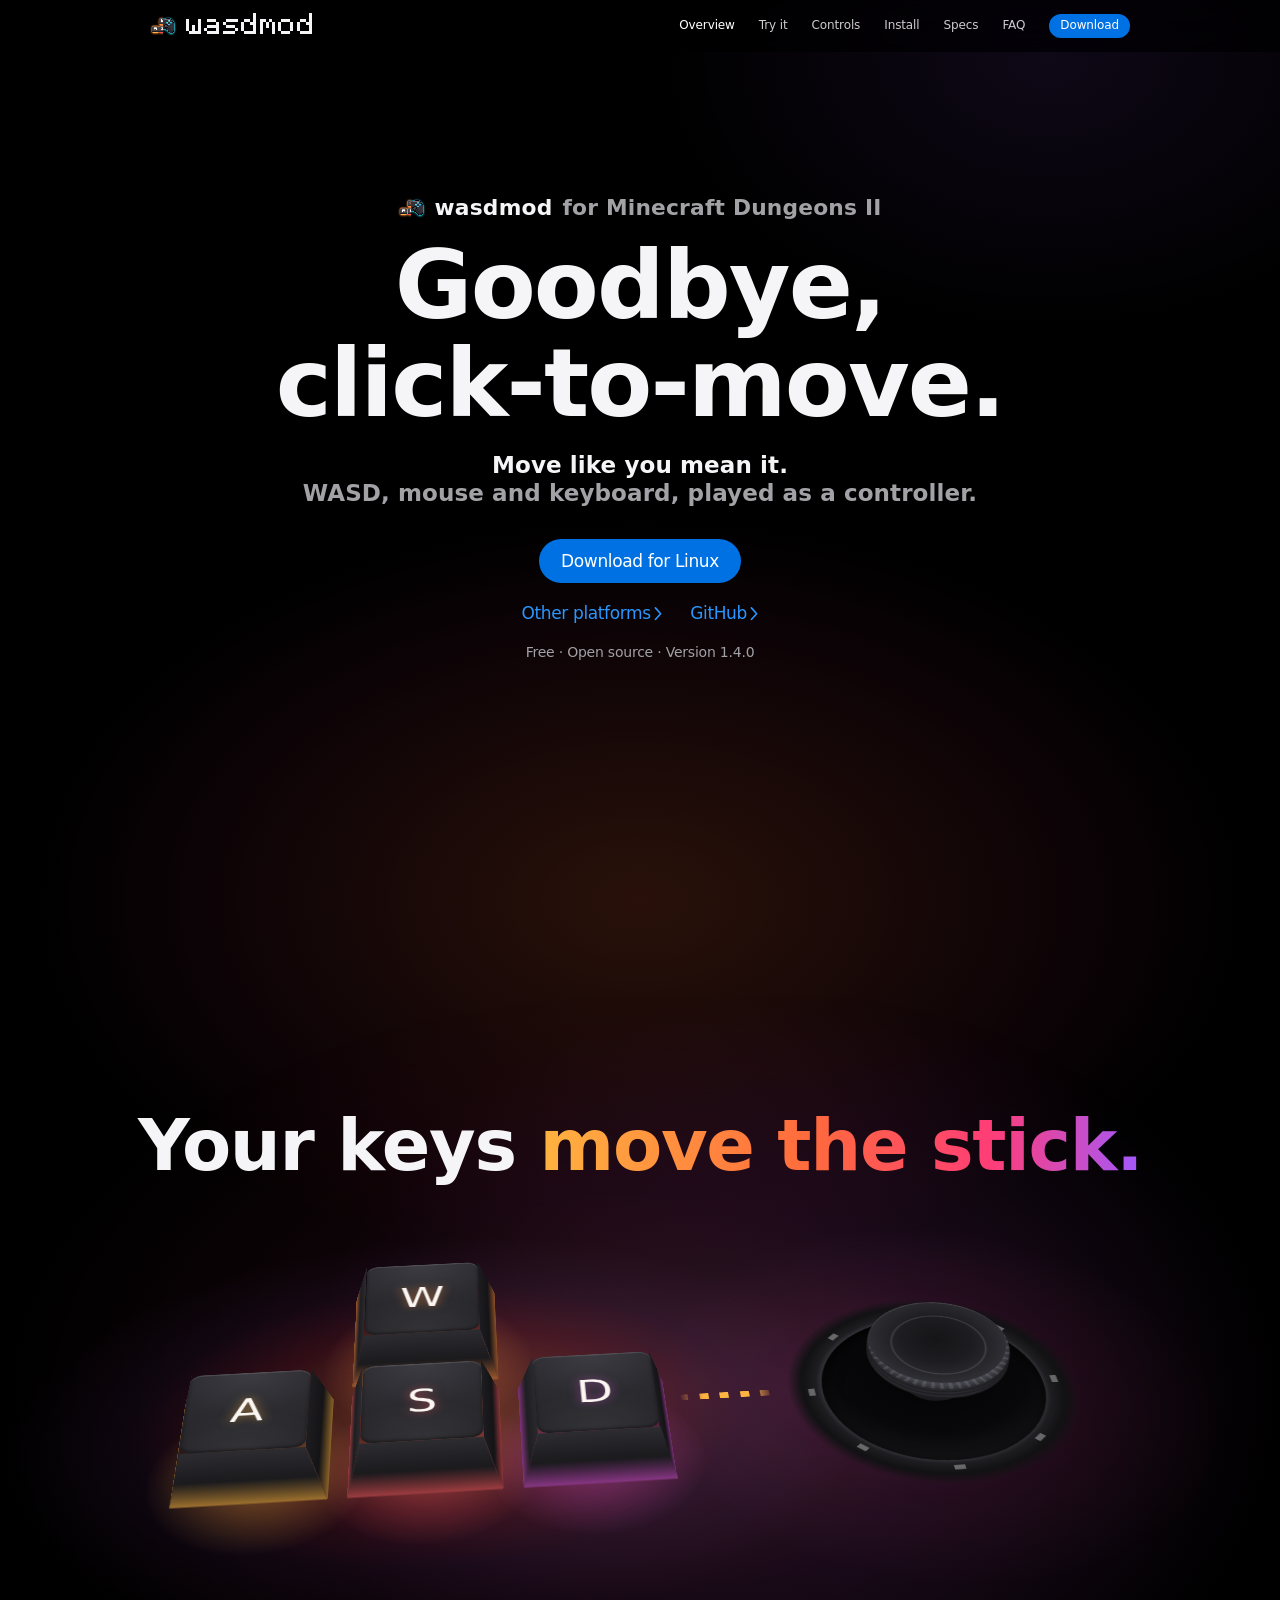
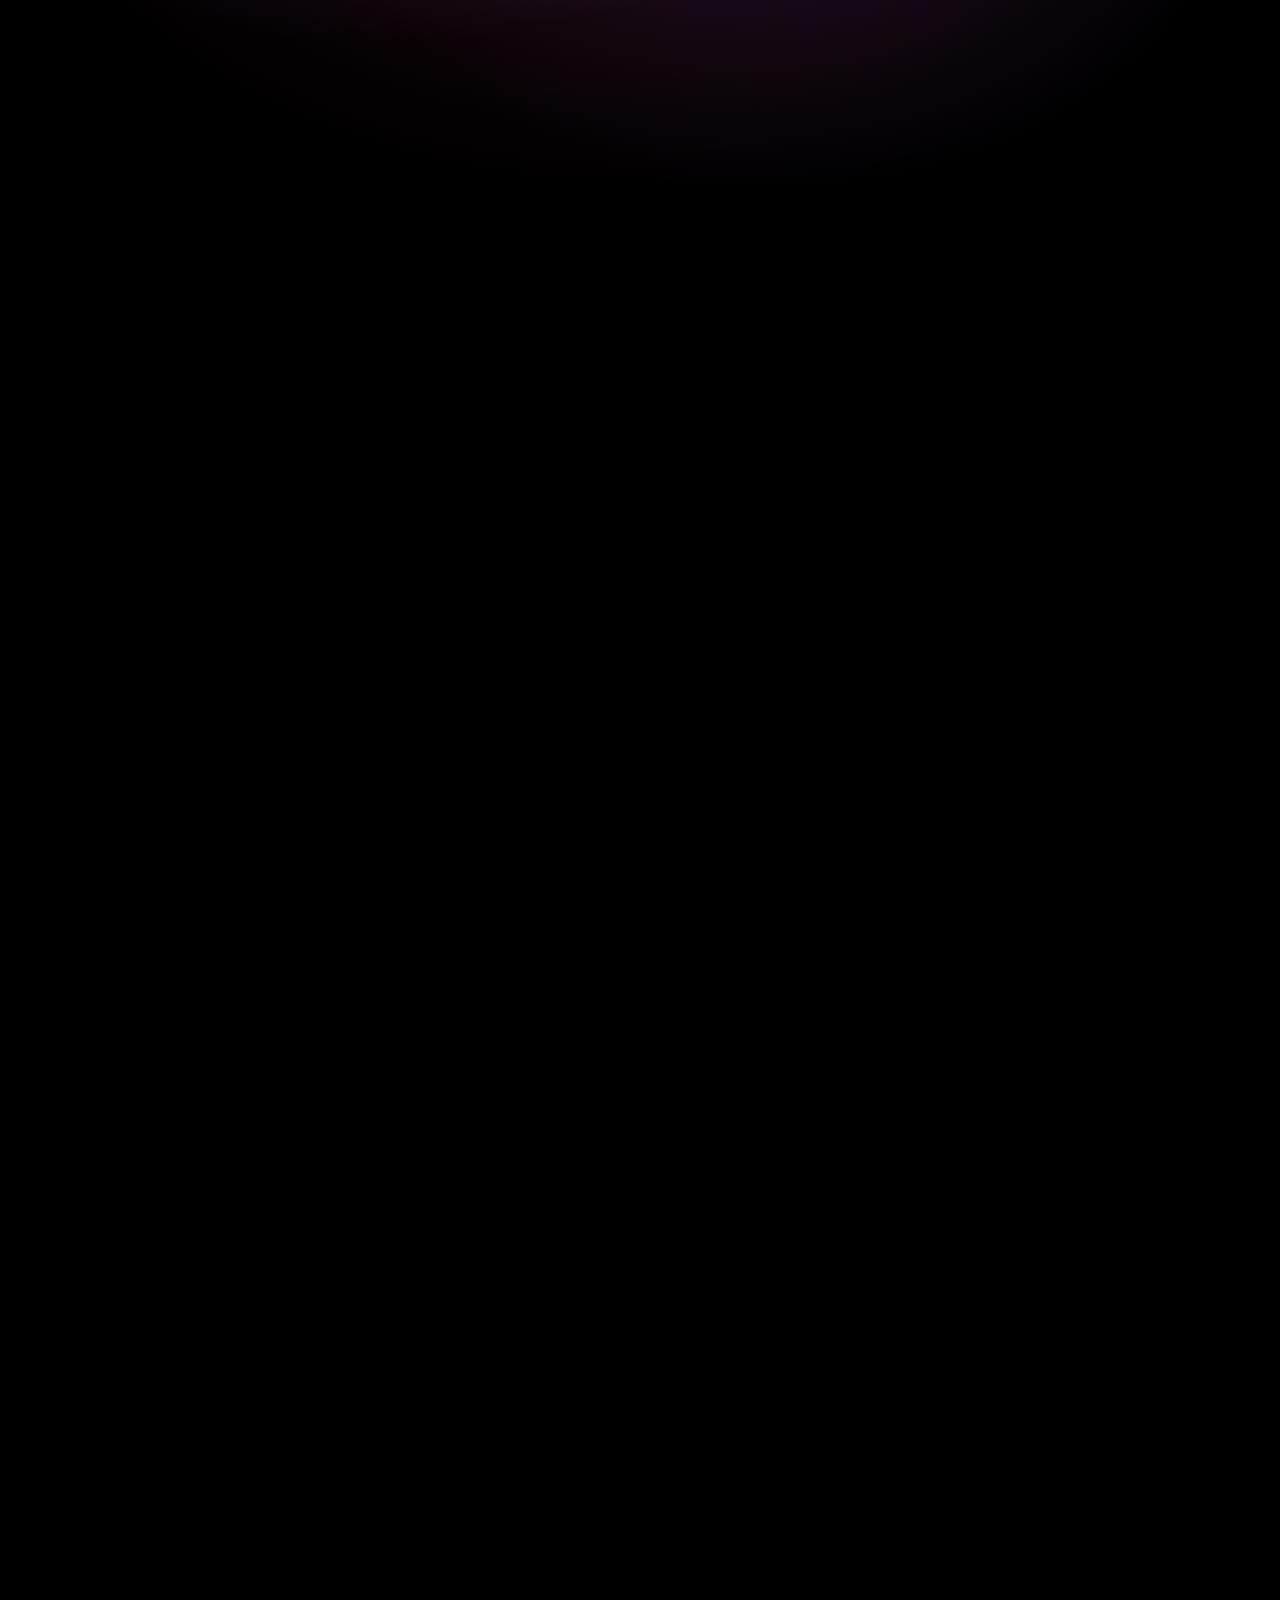
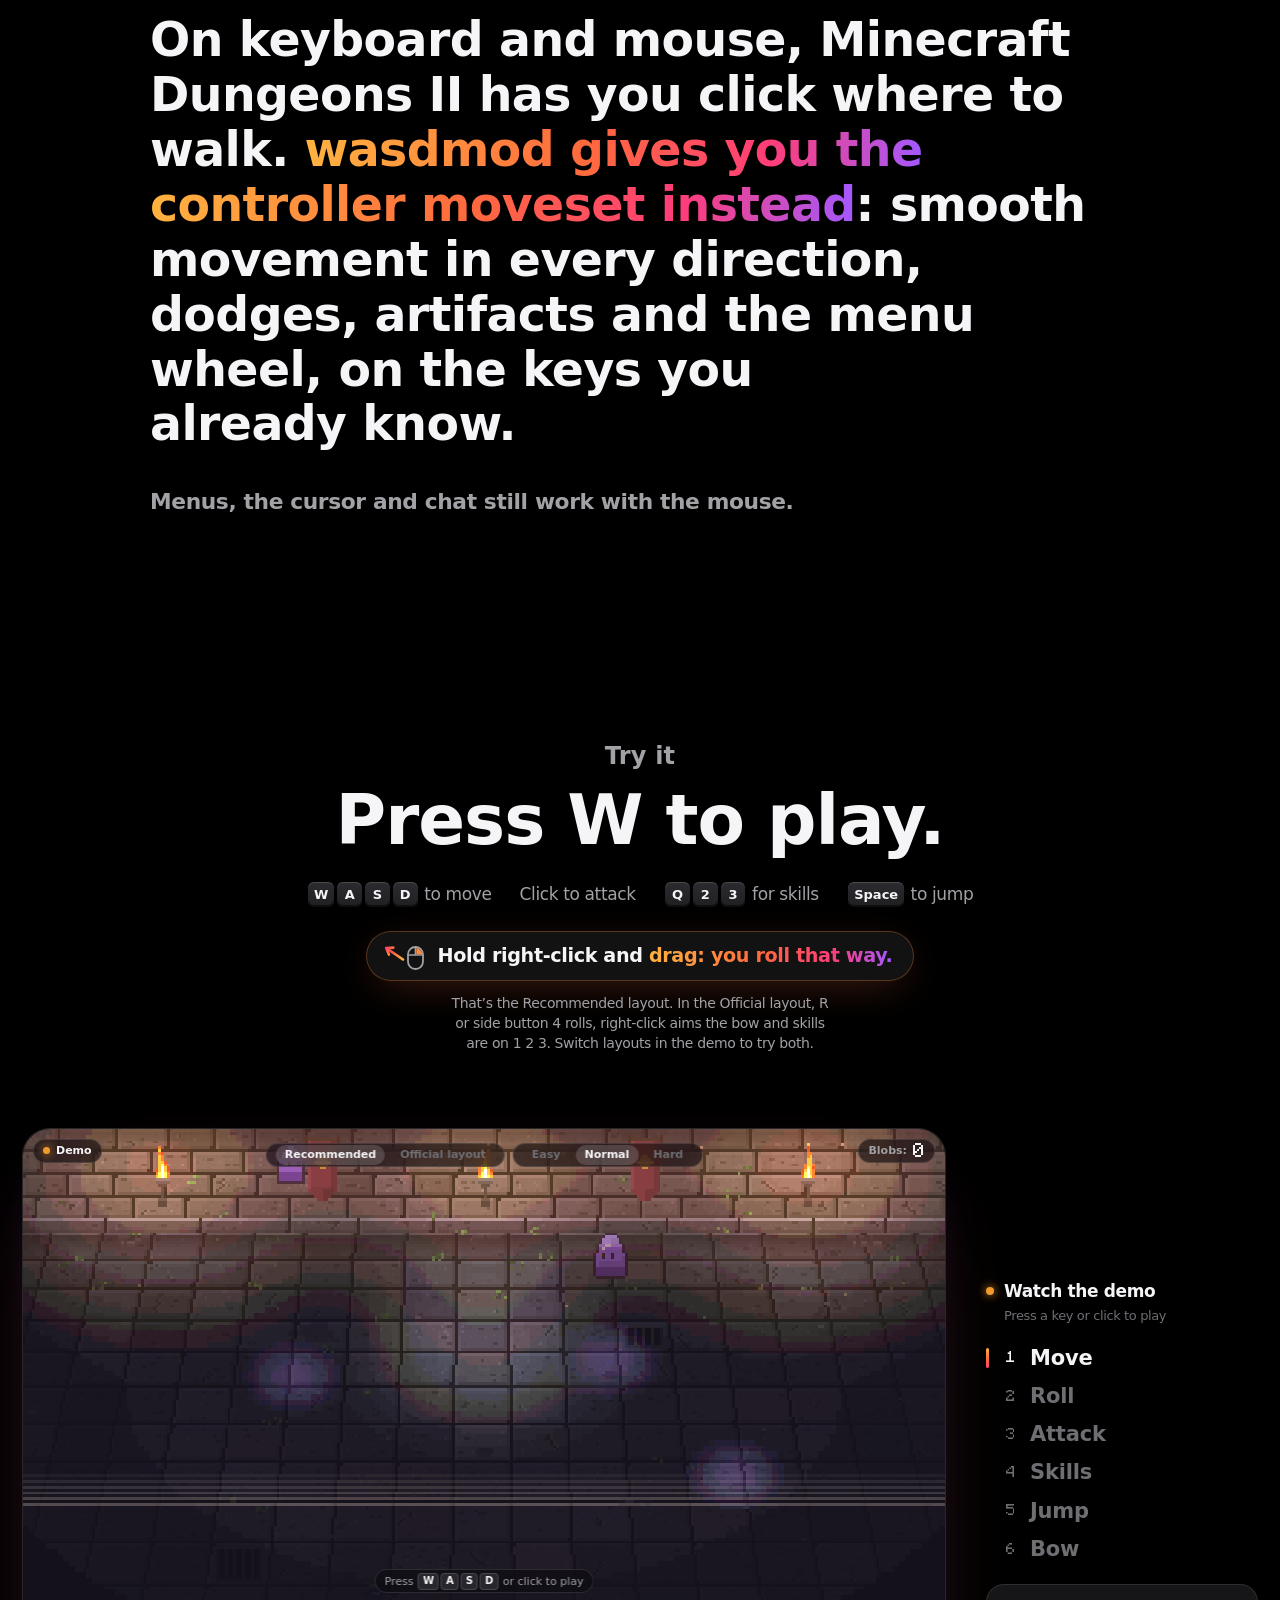
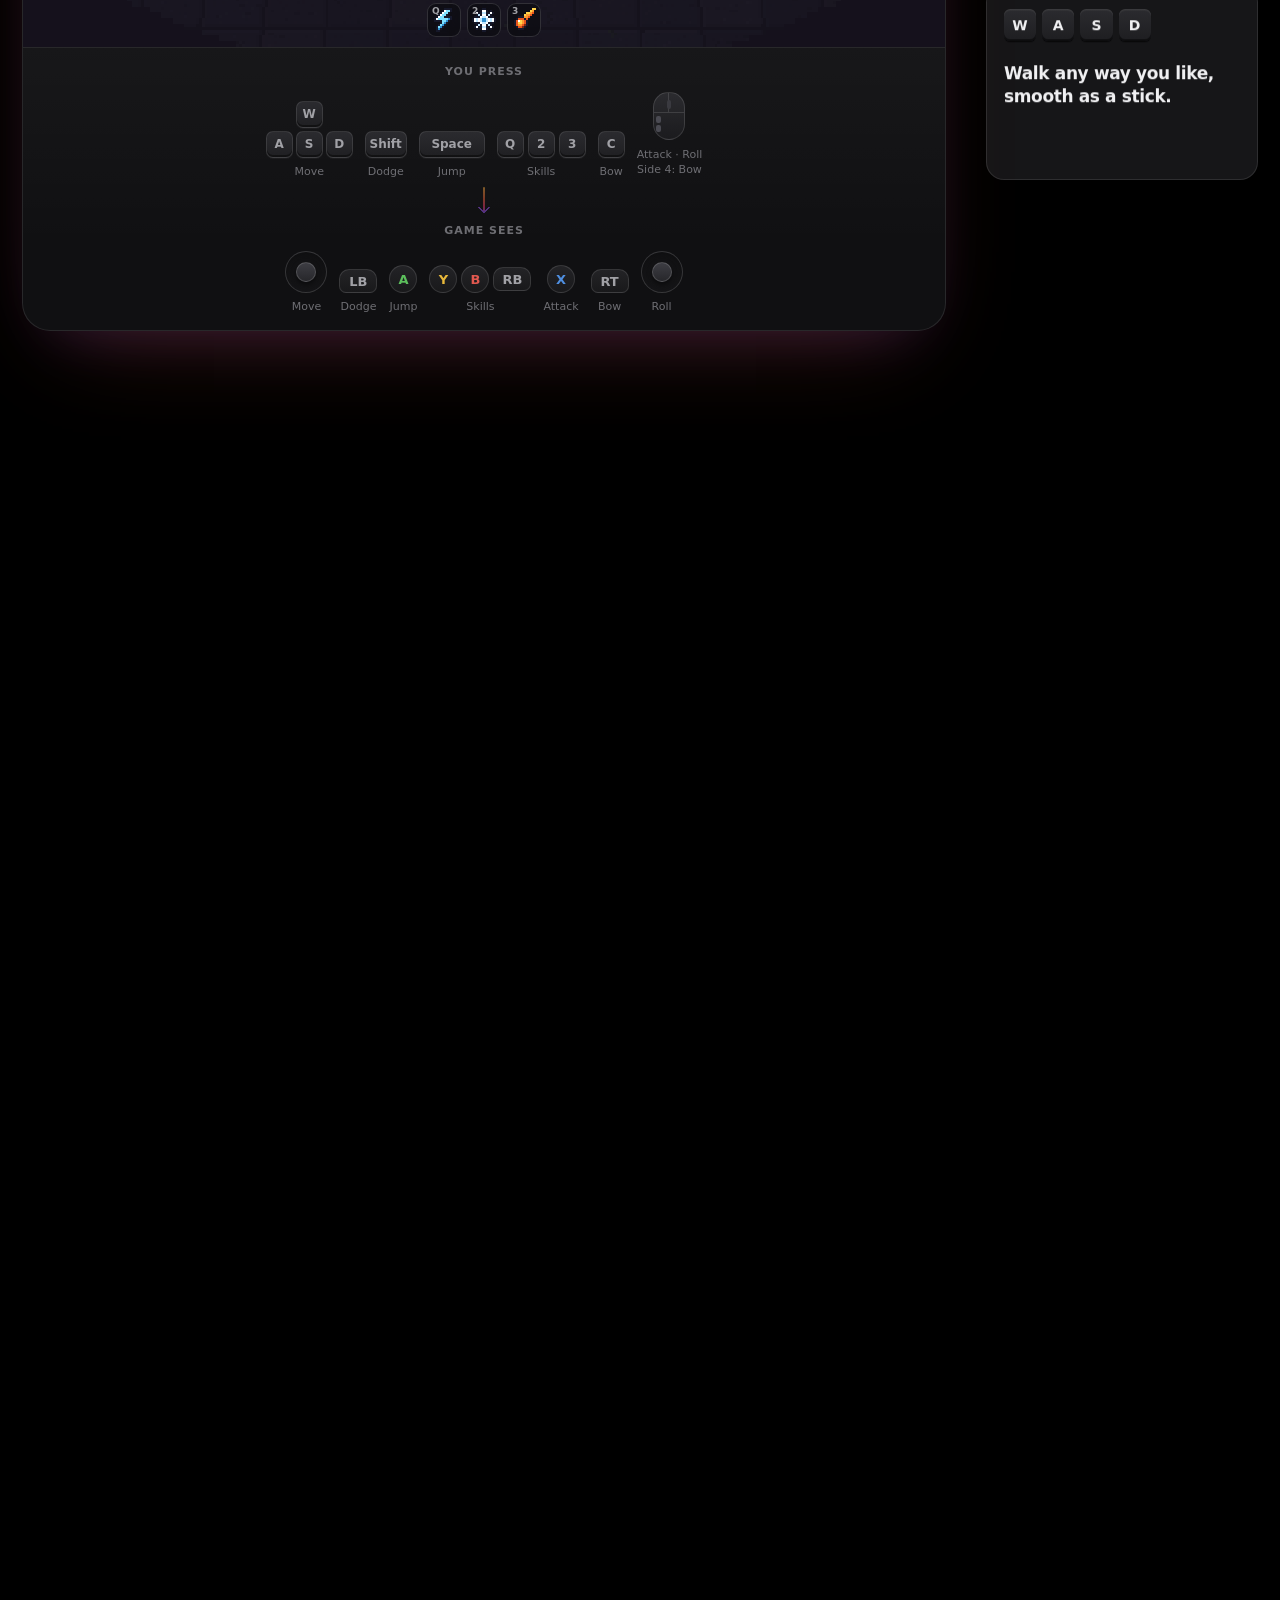
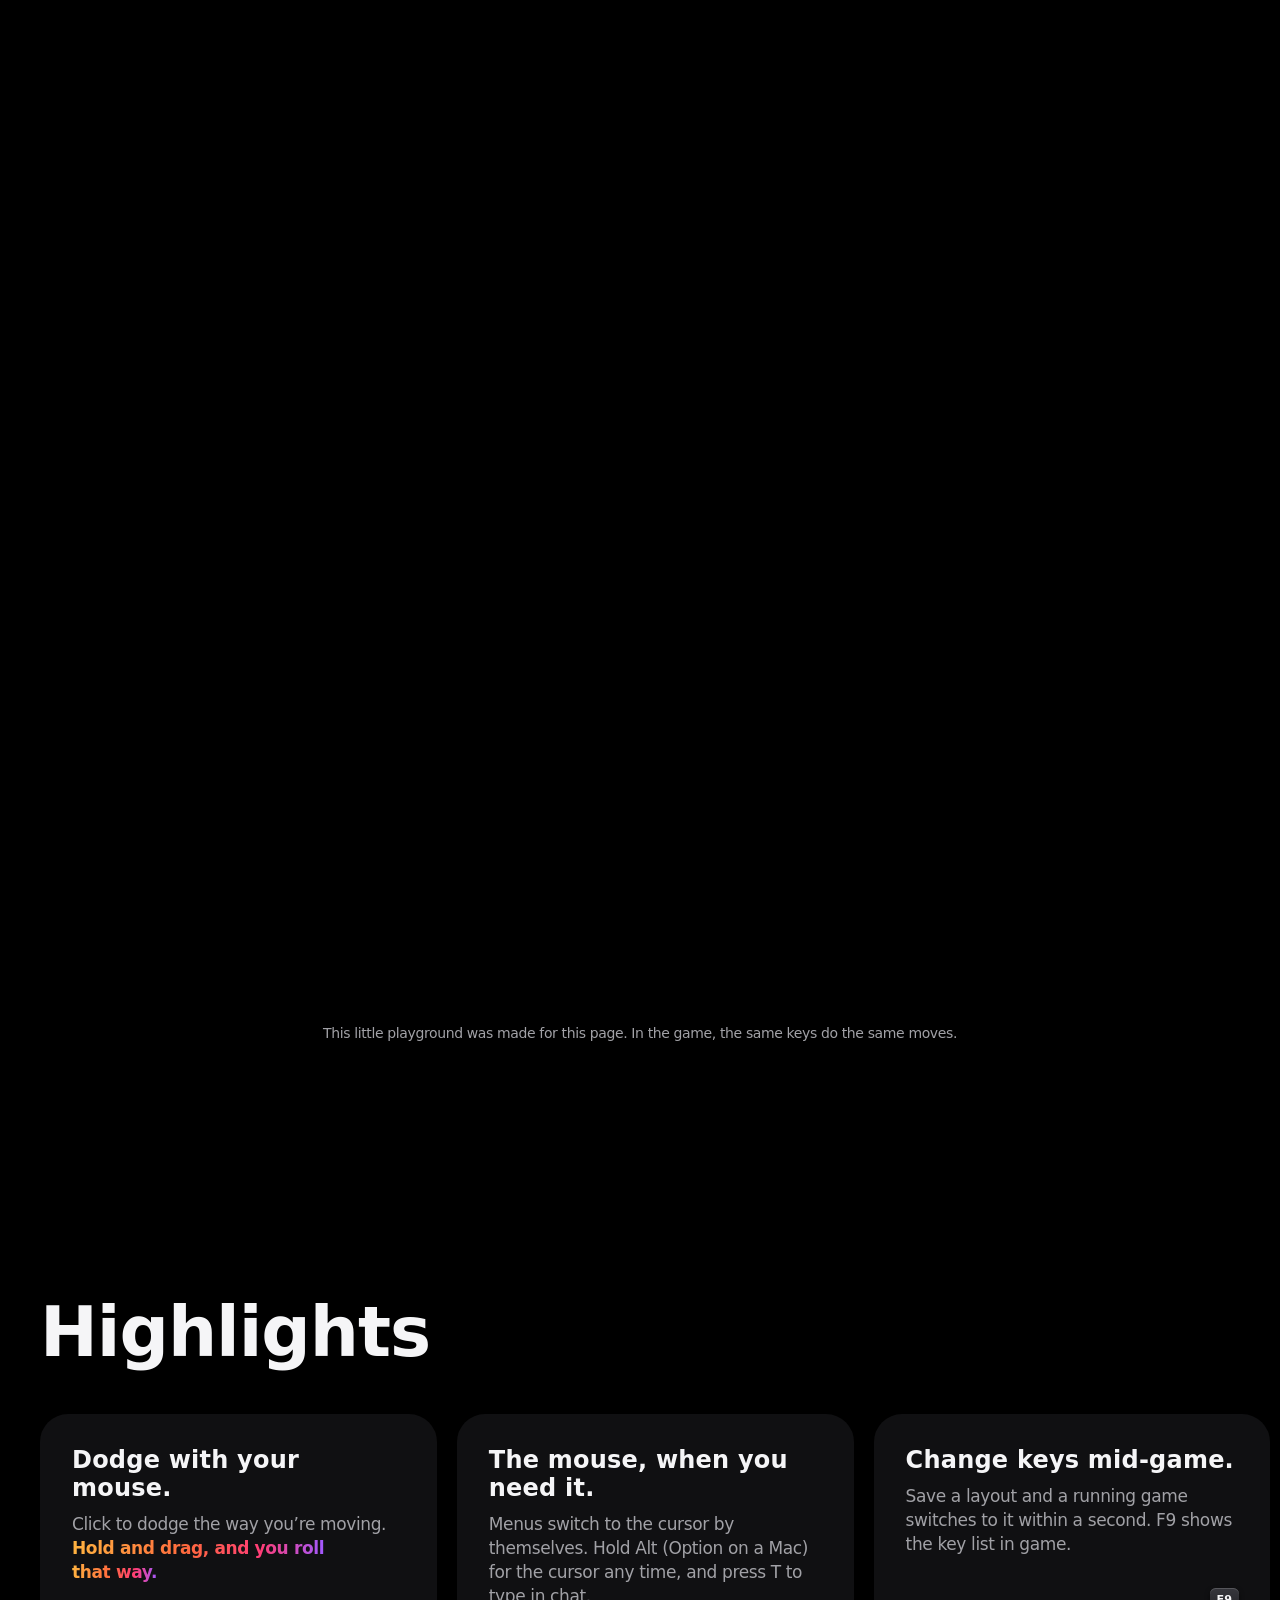
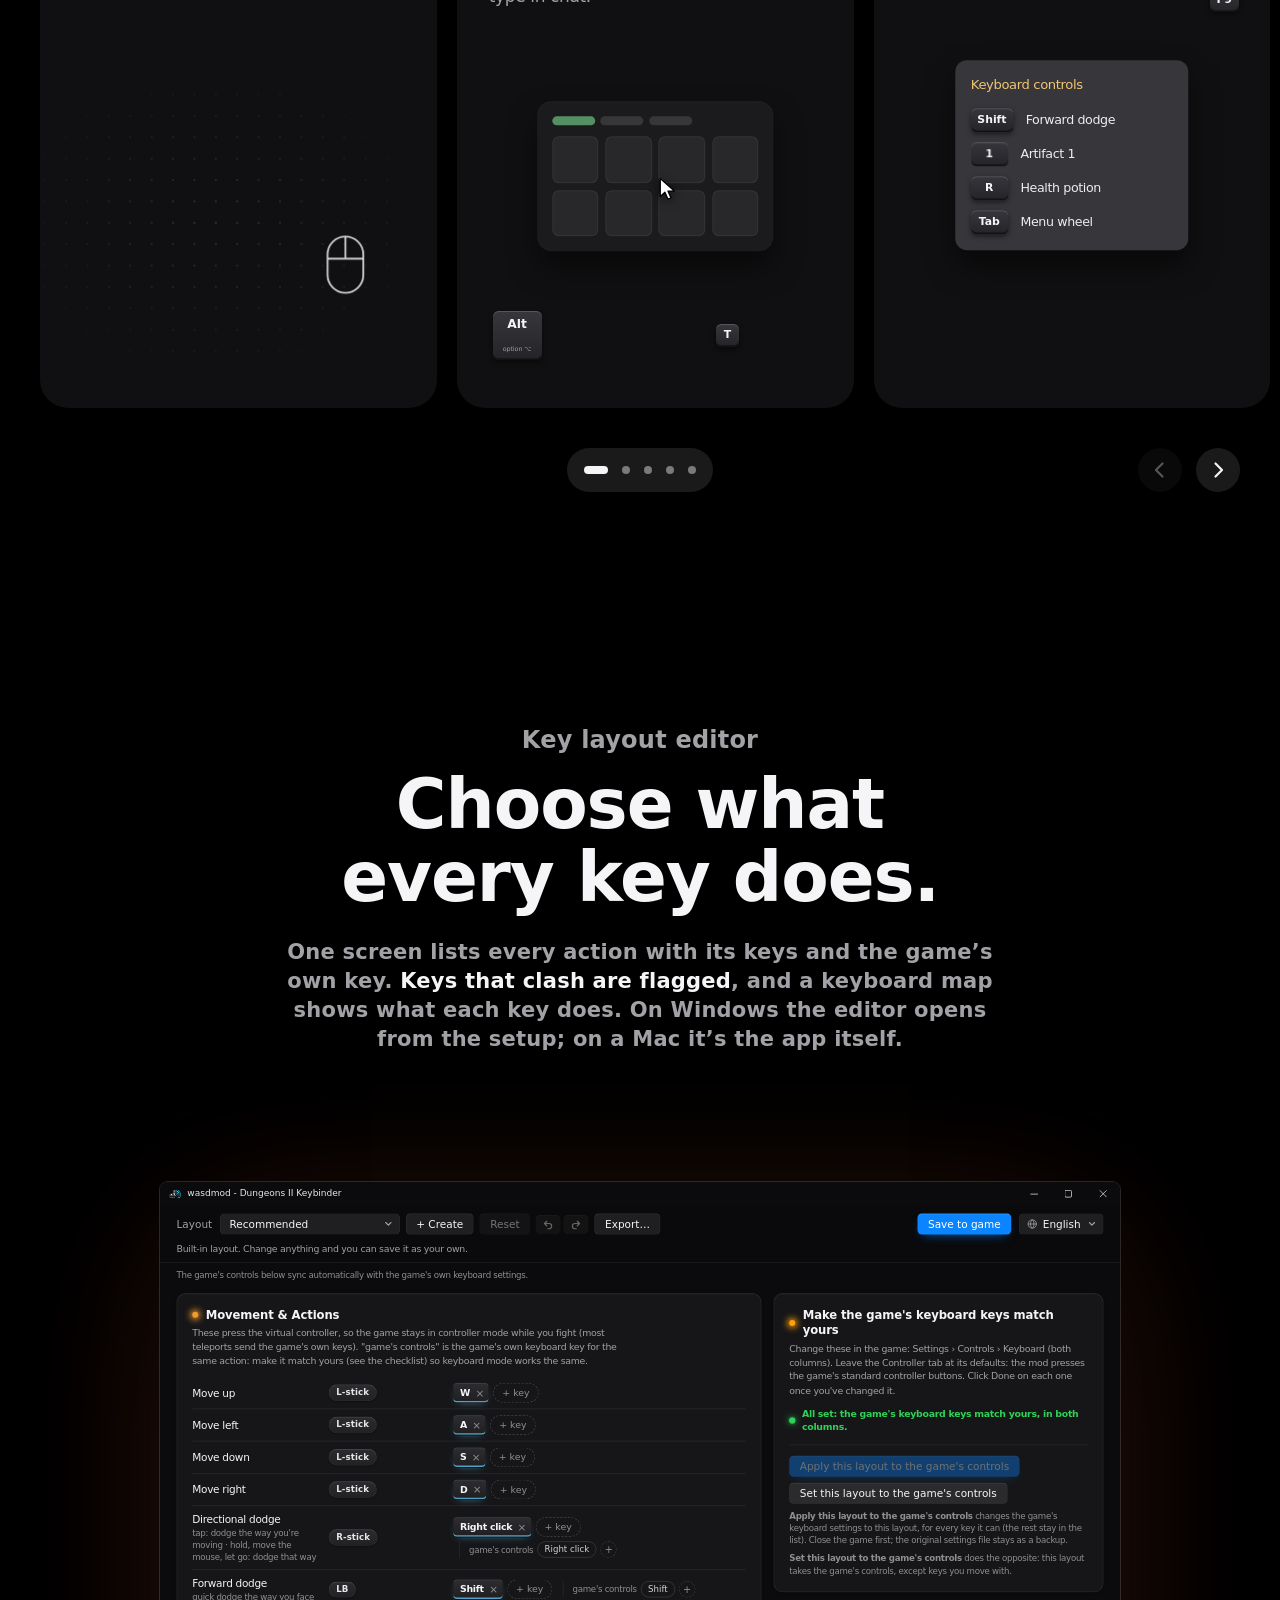
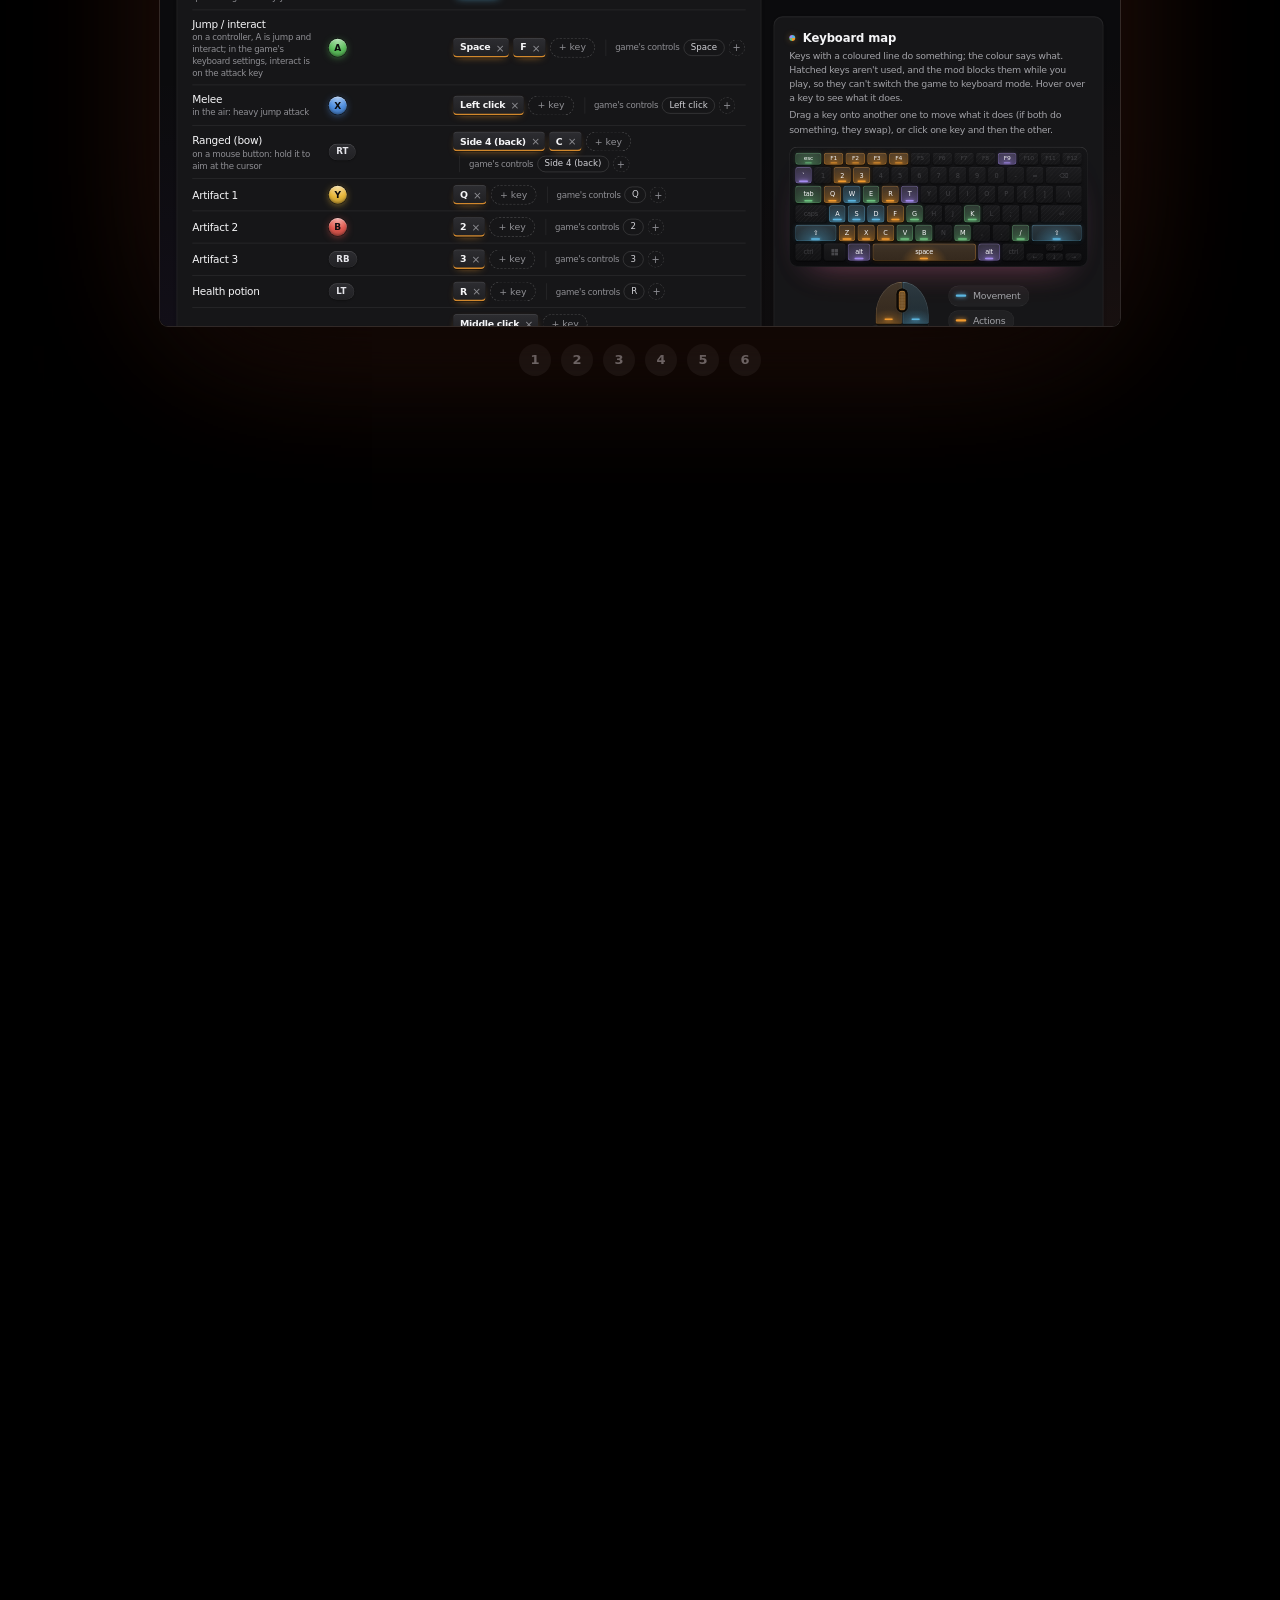
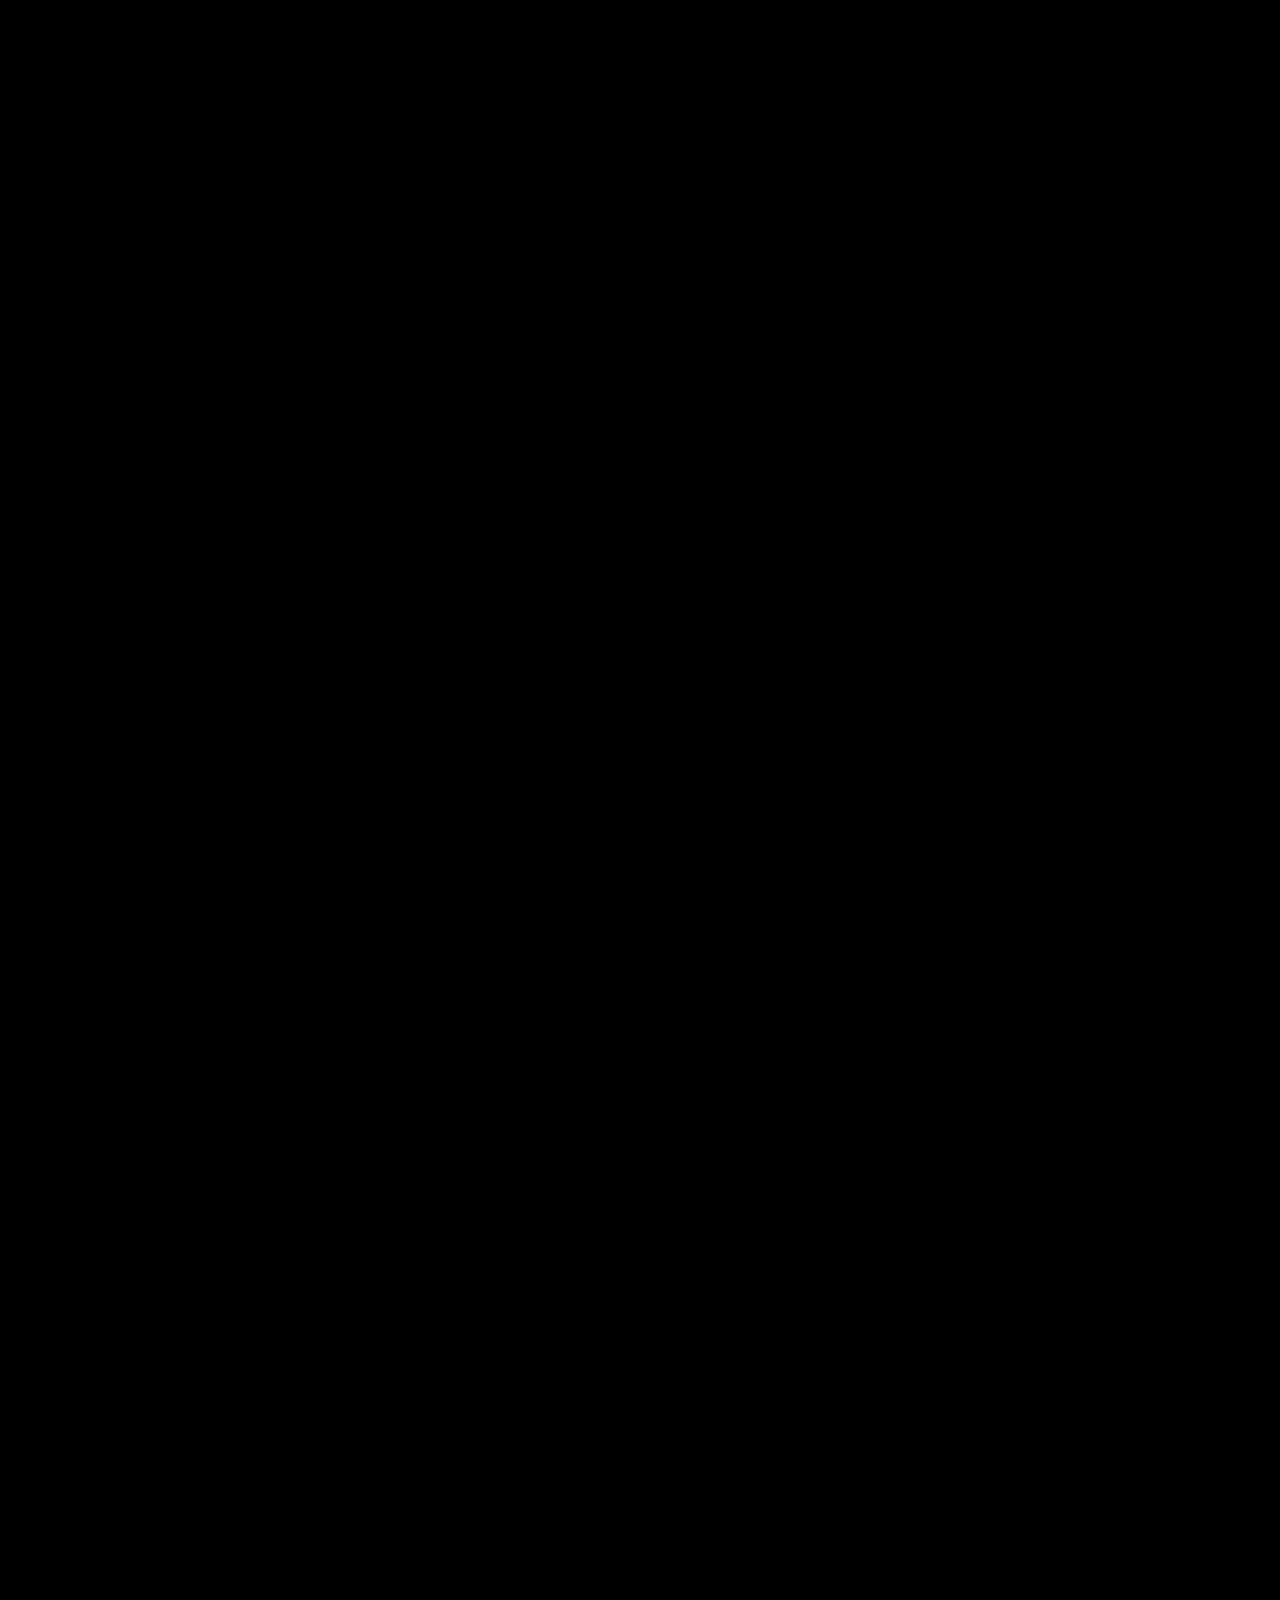
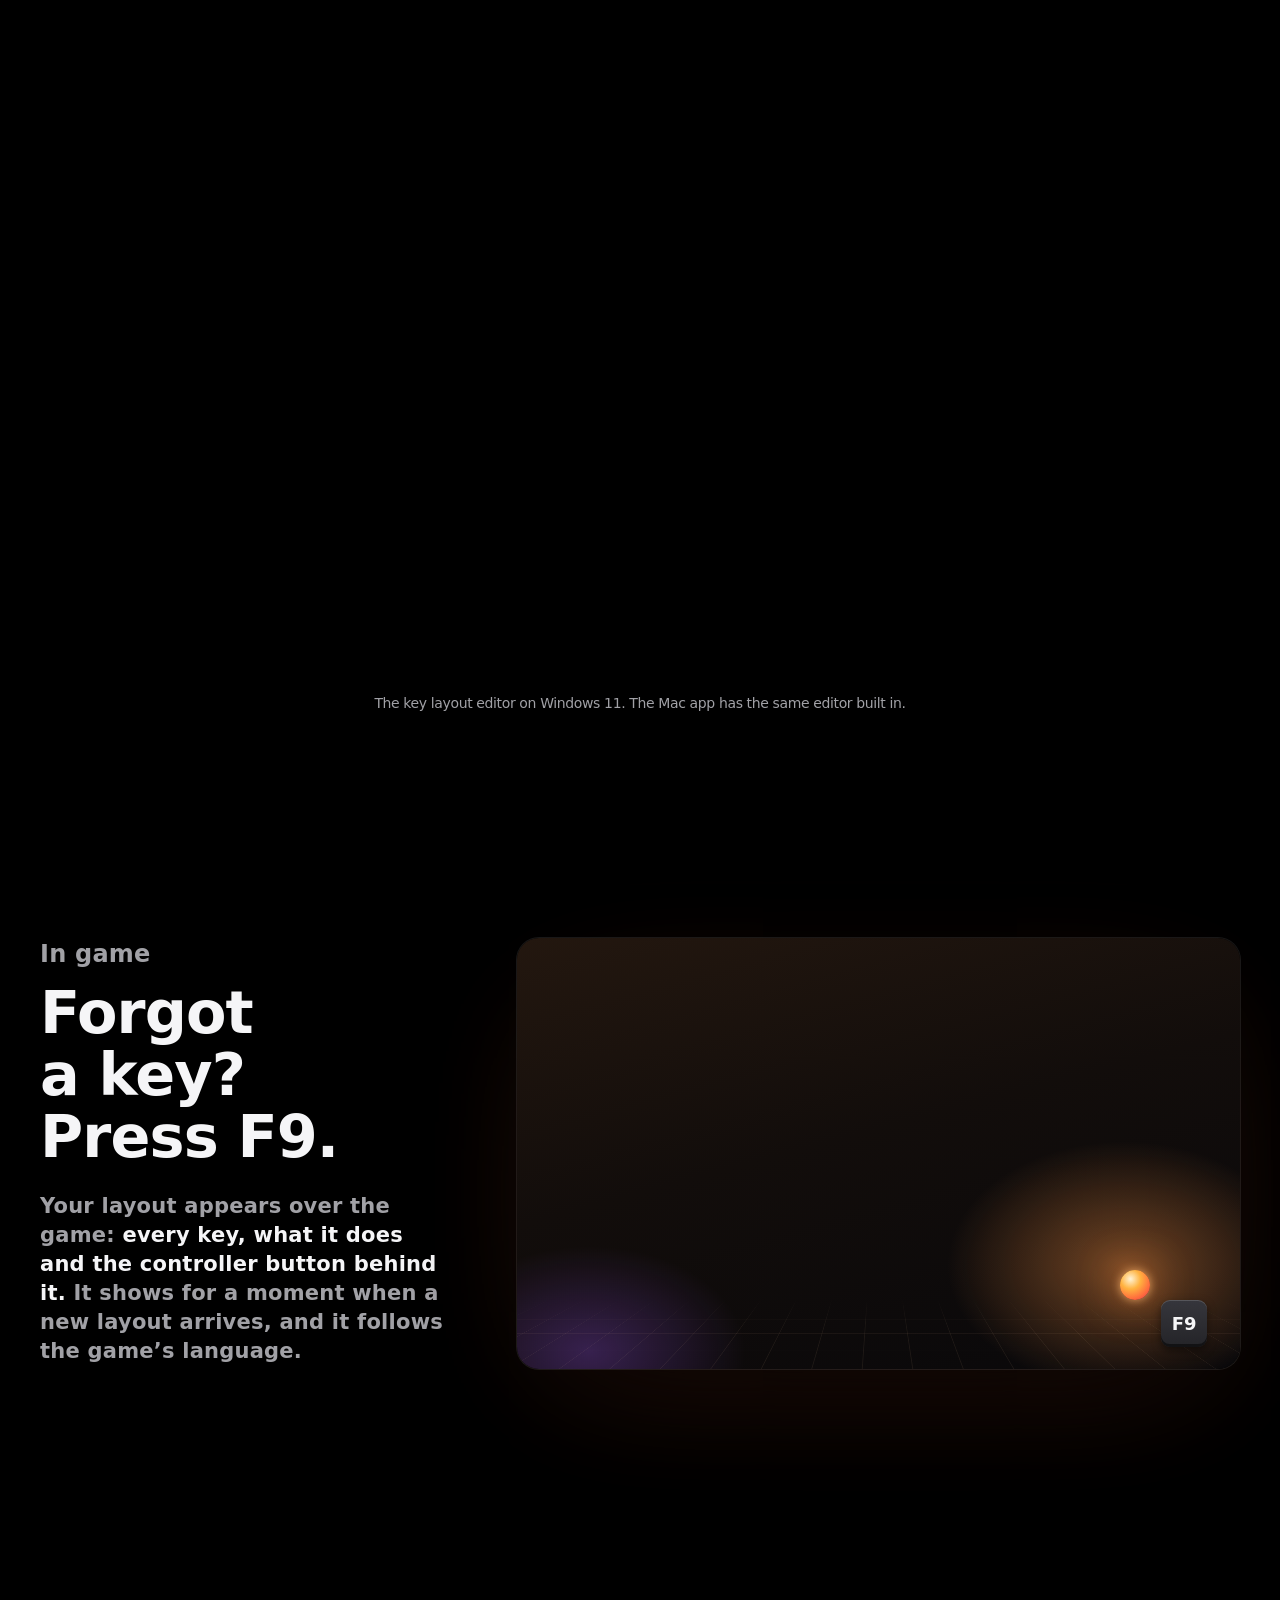
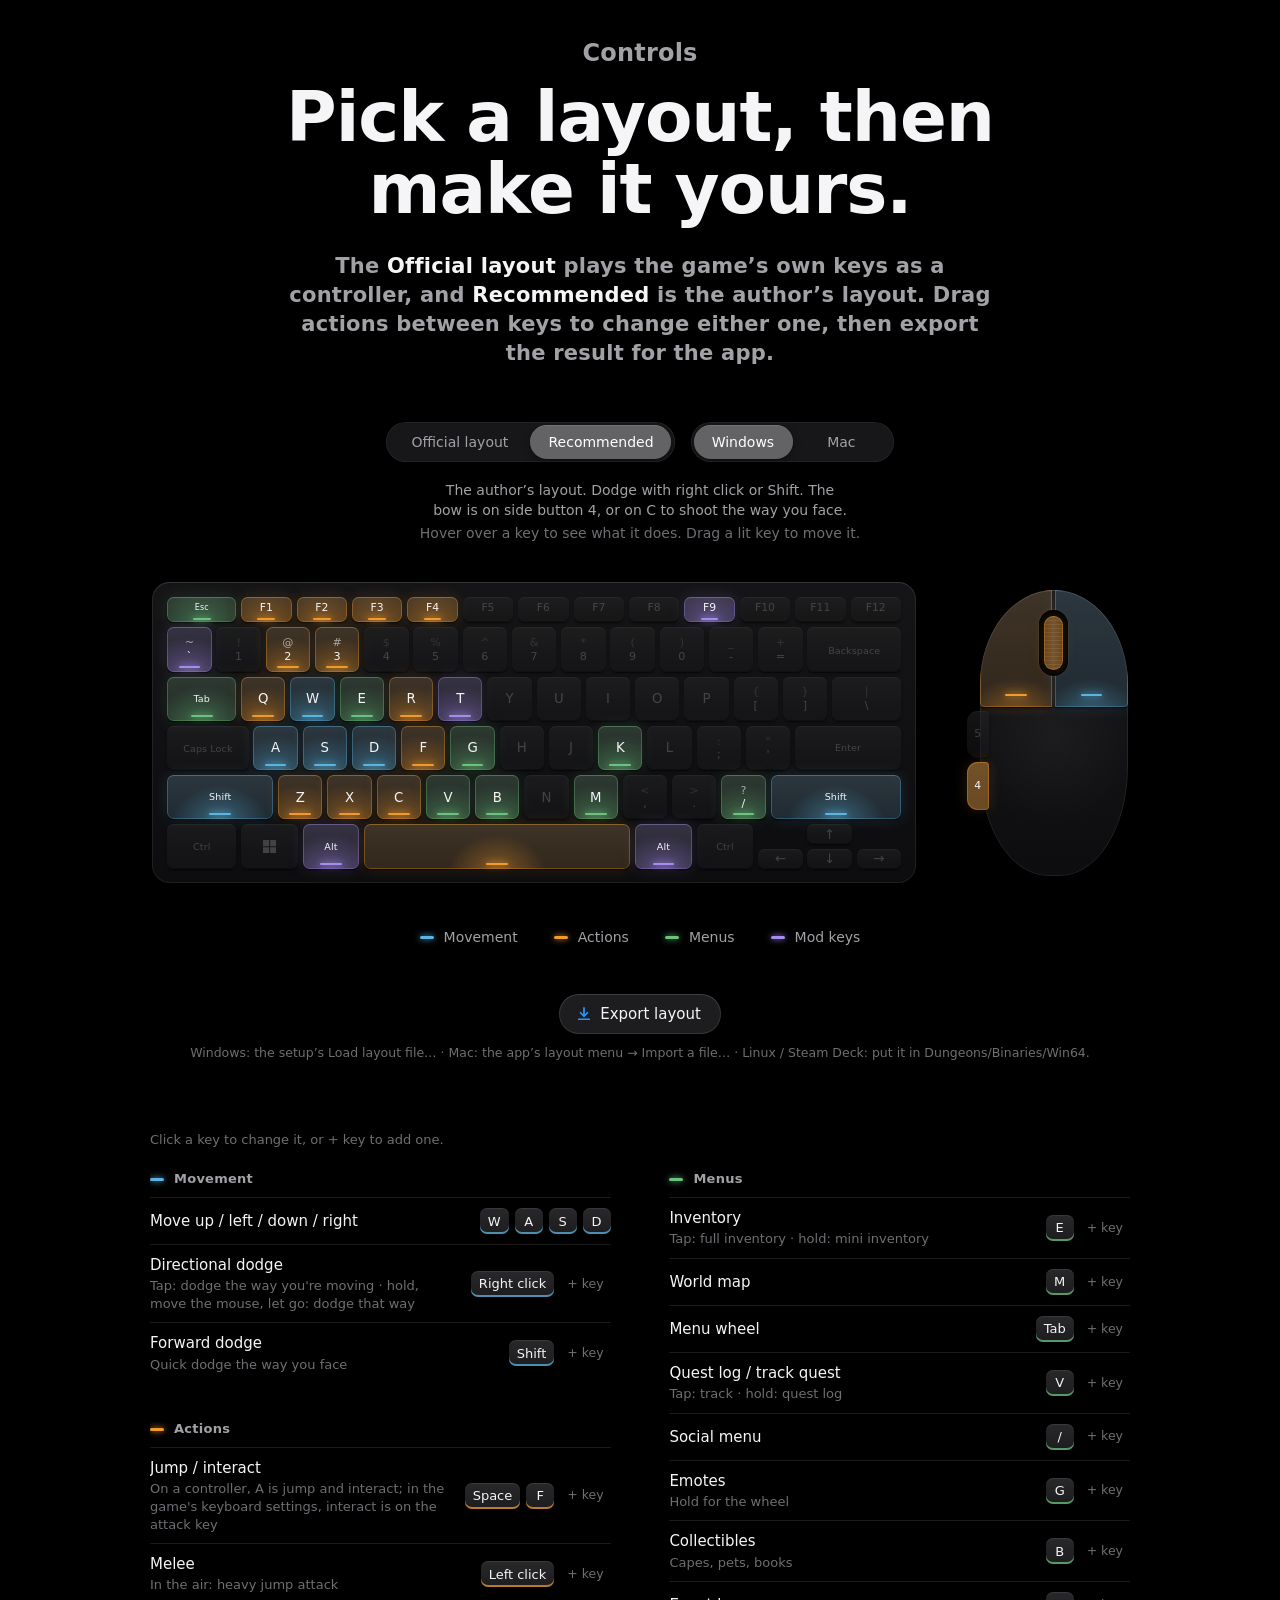
==== commit 2d21195a: "The page's main heading is the site's name: wasdmod for Minecraft Dungeons II The slogan keeps its l" ====
--- a/index.html
+++ b/index.html
@@ -101,12 +101,12 @@
 <main id="main">
 
   <!-- 1 · Hero: the words first, then keys and stick together -->
-  <section class="hero" id="overview" aria-labelledby="hero-title" data-section>
+  <section class="hero" id="overview" aria-labelledby="hero-name" data-section>
     <div class="hero-intro">
       <div class="hero-atmos" aria-hidden="true"></div>
       <div class="hero-copy">
-        <p class="hero-eyebrow"><img src="icon-192.png?v=20261009w" alt="" width="28" height="28">wasdmod <span>for Minecraft Dungeons&nbsp;II</span></p>
-        <h1 id="hero-title">Goodbye, click&#8209;to&#8209;move.</h1>
+        <h1 class="hero-eyebrow" id="hero-name"><img src="icon-192.png?v=20261009w" alt="" width="28" height="28">wasdmod <span>for Minecraft Dungeons&nbsp;II</span></h1>
+        <p class="hero-title" id="hero-title">Goodbye, click&#8209;to&#8209;move.</p>
         <p class="hero-sub"><span class="hero-sub-lead">Move like you mean&nbsp;it.</span><br>WASD, mouse and keyboard, played as a controller.</p>
         <div class="cta-row">
           <a class="btn btn-primary" data-dl href="https://github.com/Wanzho/mcd2-wasd/releases/download/v1.4.0/wasdmod-1.4.0.exe"><span data-dl-label>Download for Windows</span></a>
--- a/style.css
+++ b/style.css
@@ -382,7 +382,7 @@
 }
 .hero-eyebrow img { width: 1.2em; height: 1.2em; image-rendering: pixelated; }
 .hero-eyebrow span { color: var(--text-2); font-weight: 600; }
-.hero h1 {
+.hero .hero-title {
   font-size: clamp(44px, min(7.4vw, 11.8vh), 104px);
   line-height: 1.04;
   font-weight: 600;
@@ -729,7 +729,7 @@
 }
 @media (max-width: 734px) {
   .hero-eyebrow { font-size: 17px; gap: 4px 8px; }
-  .hero h1 { font-size: clamp(40px, 12vw, 56px); }
+  .hero .hero-title { font-size: clamp(40px, 12vw, 56px); }
   .hero-sub { font-size: 19px; max-width: 20em; }
   .hero .cta-row { flex-direction: column; gap: 16px; }
 }
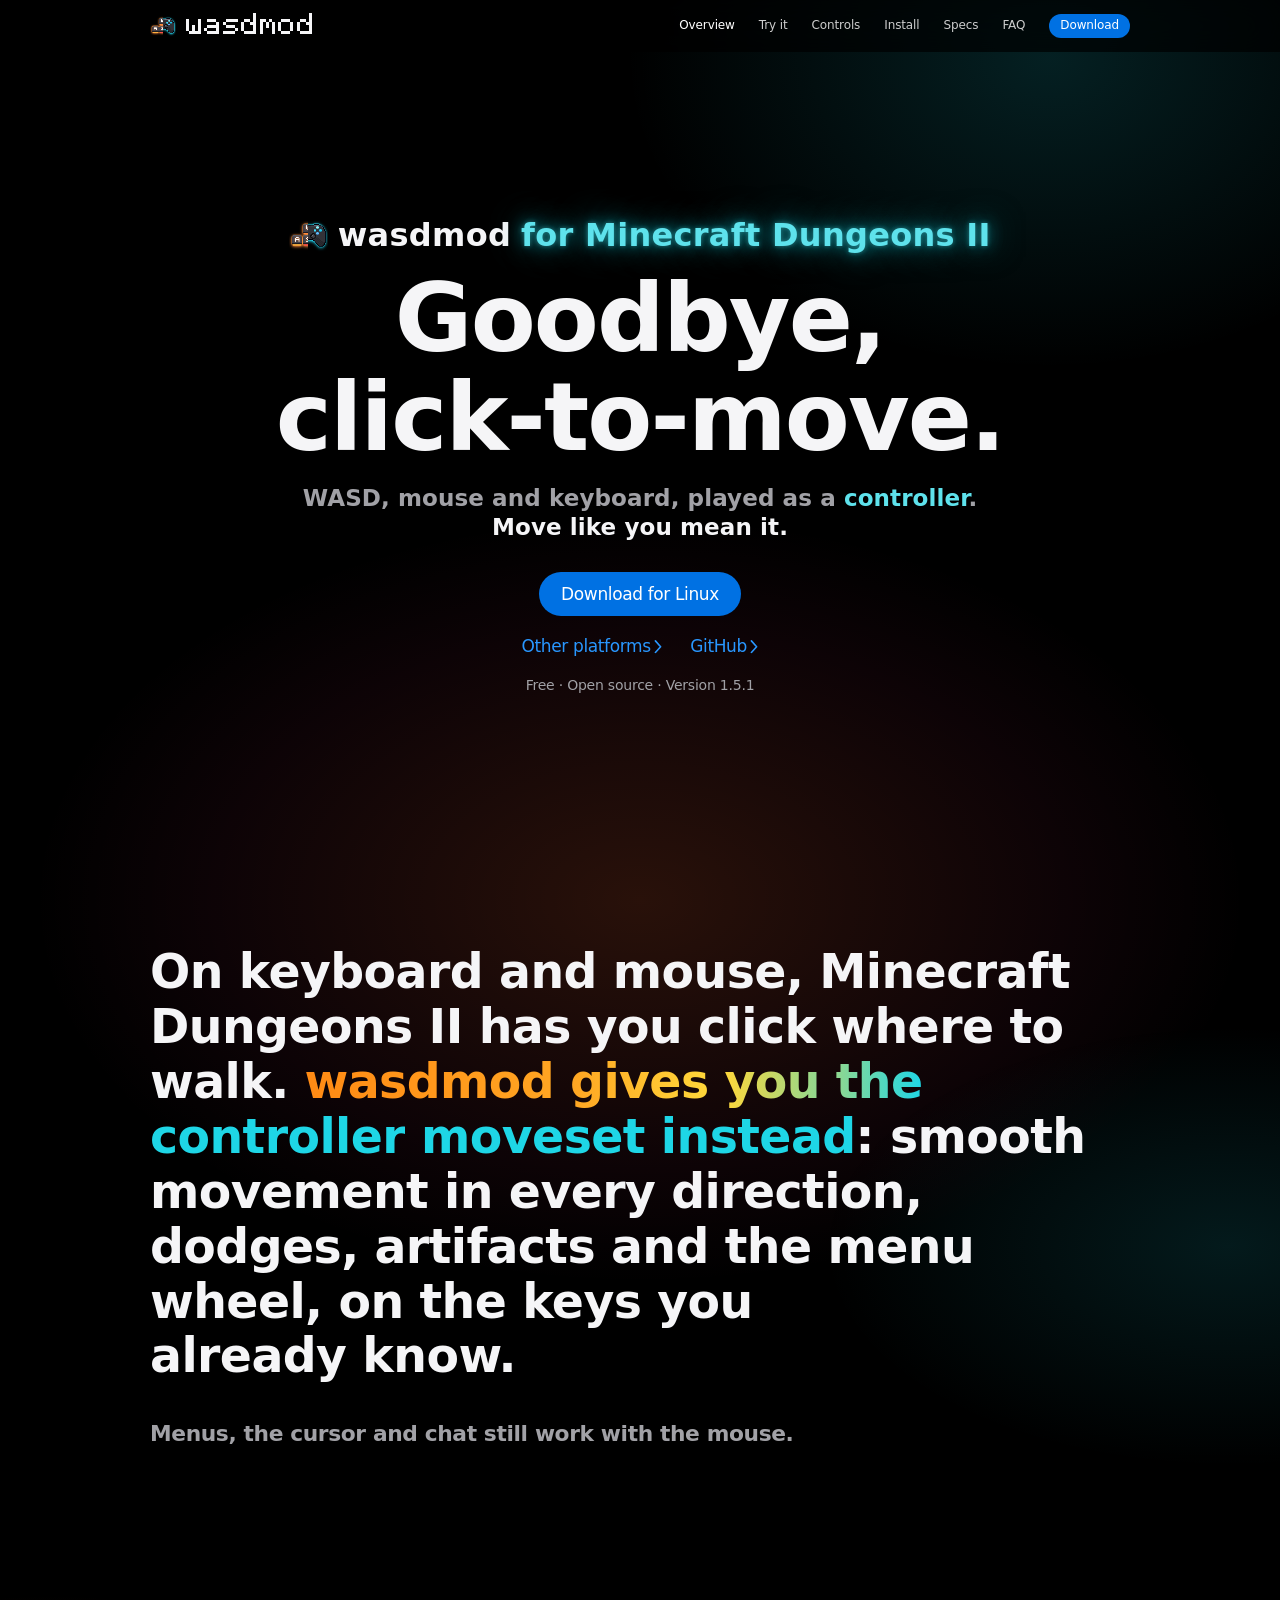
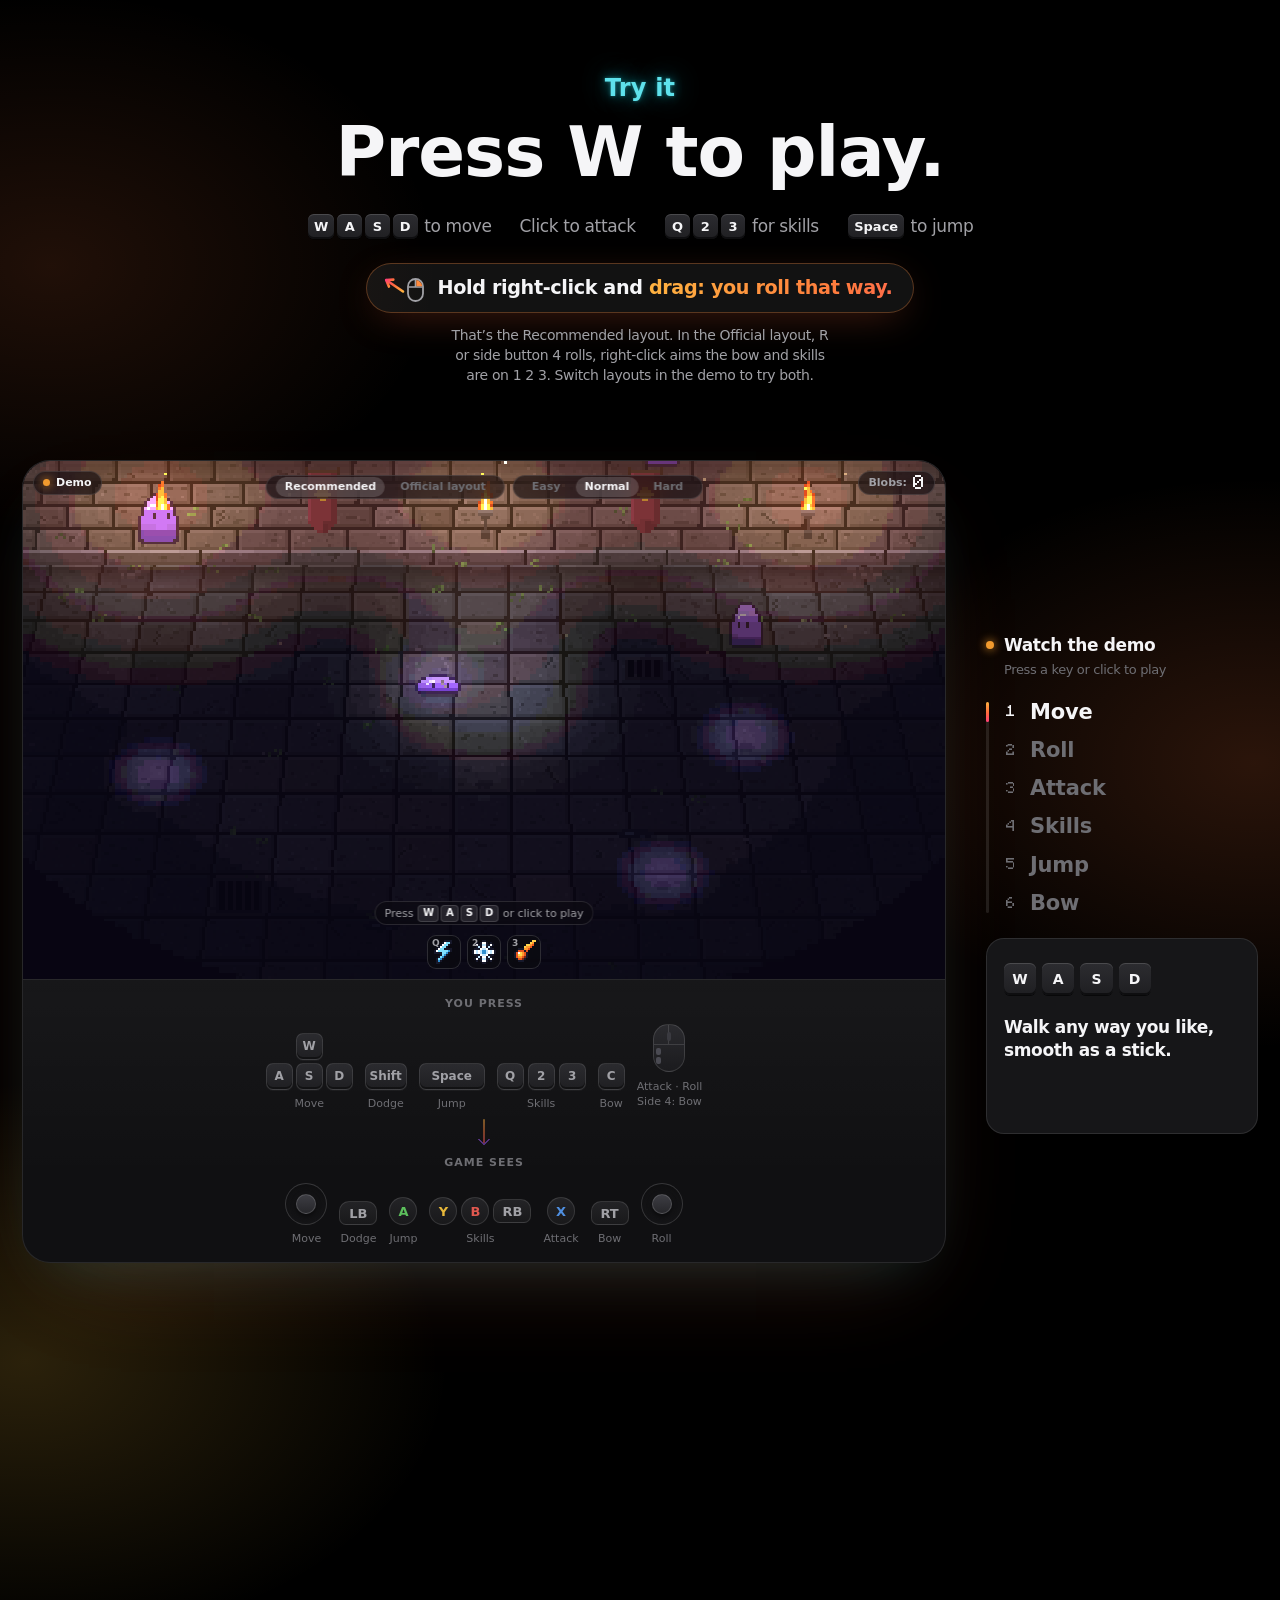
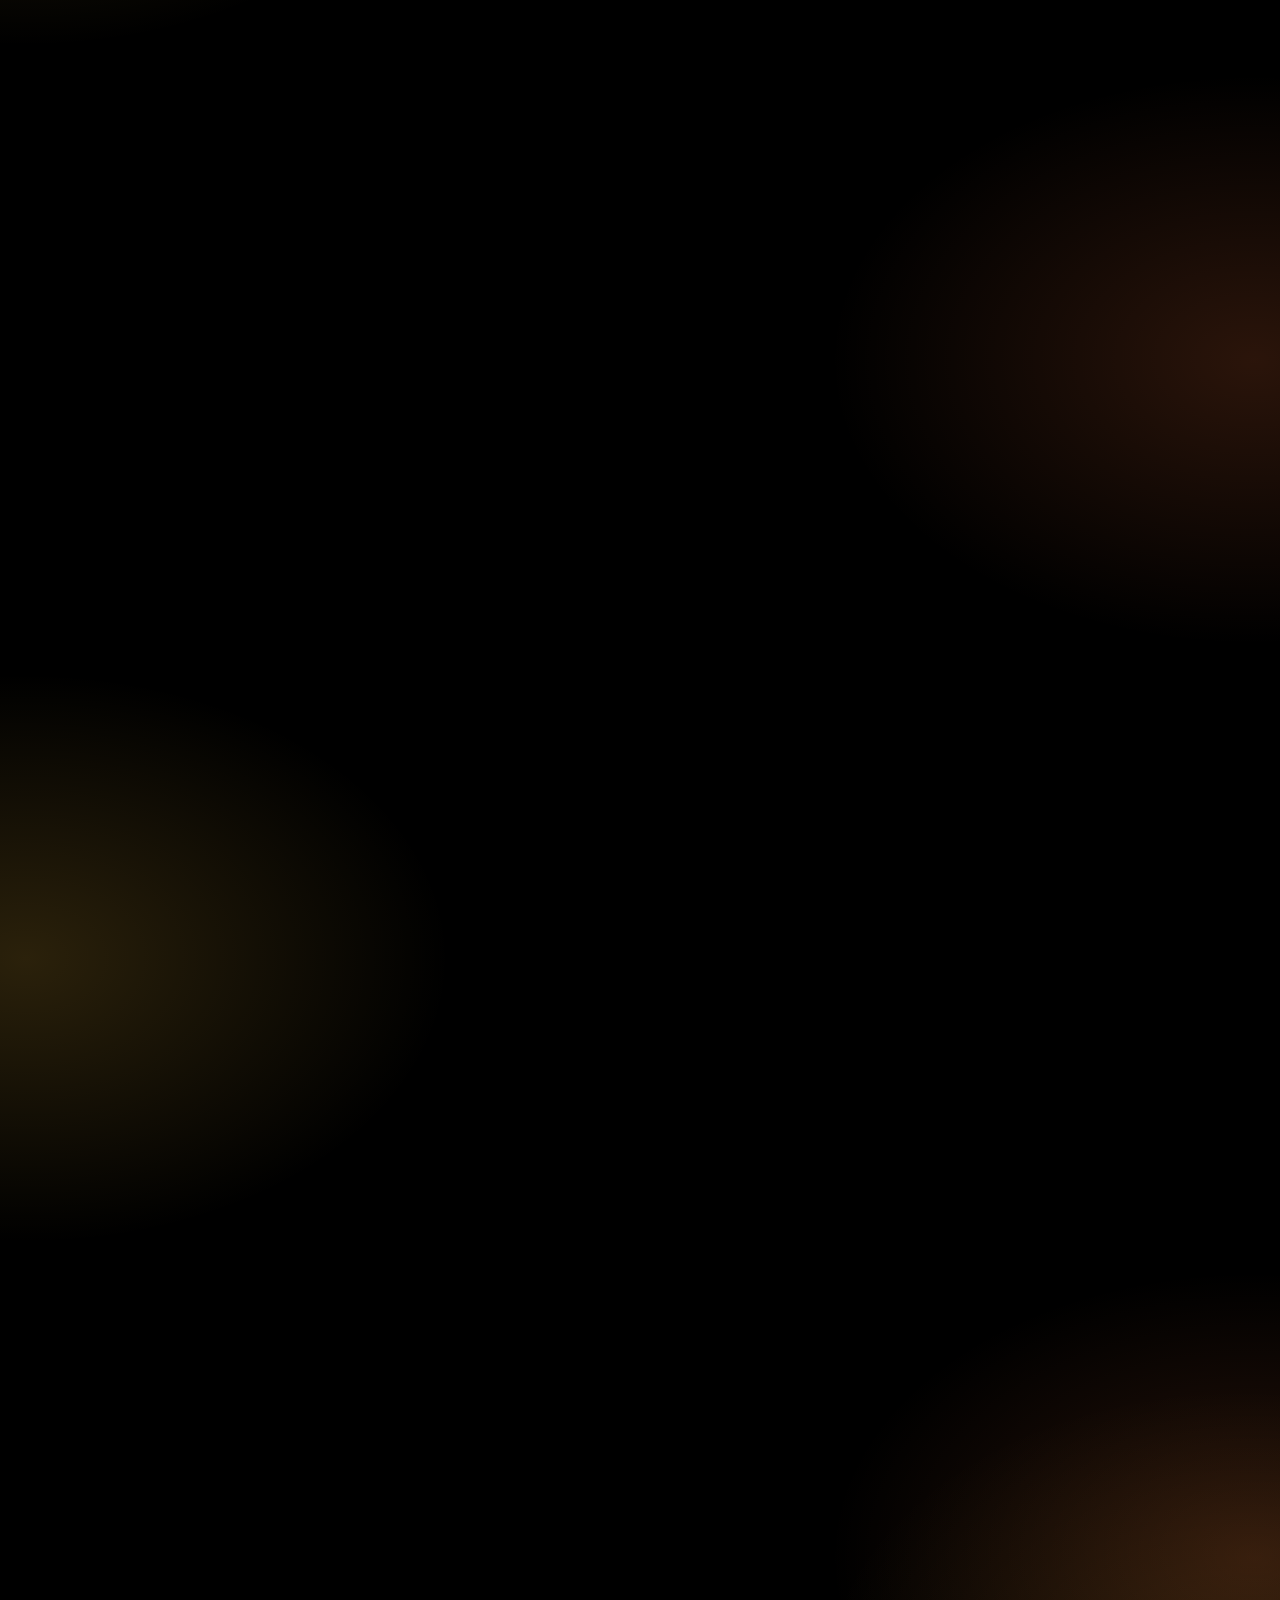
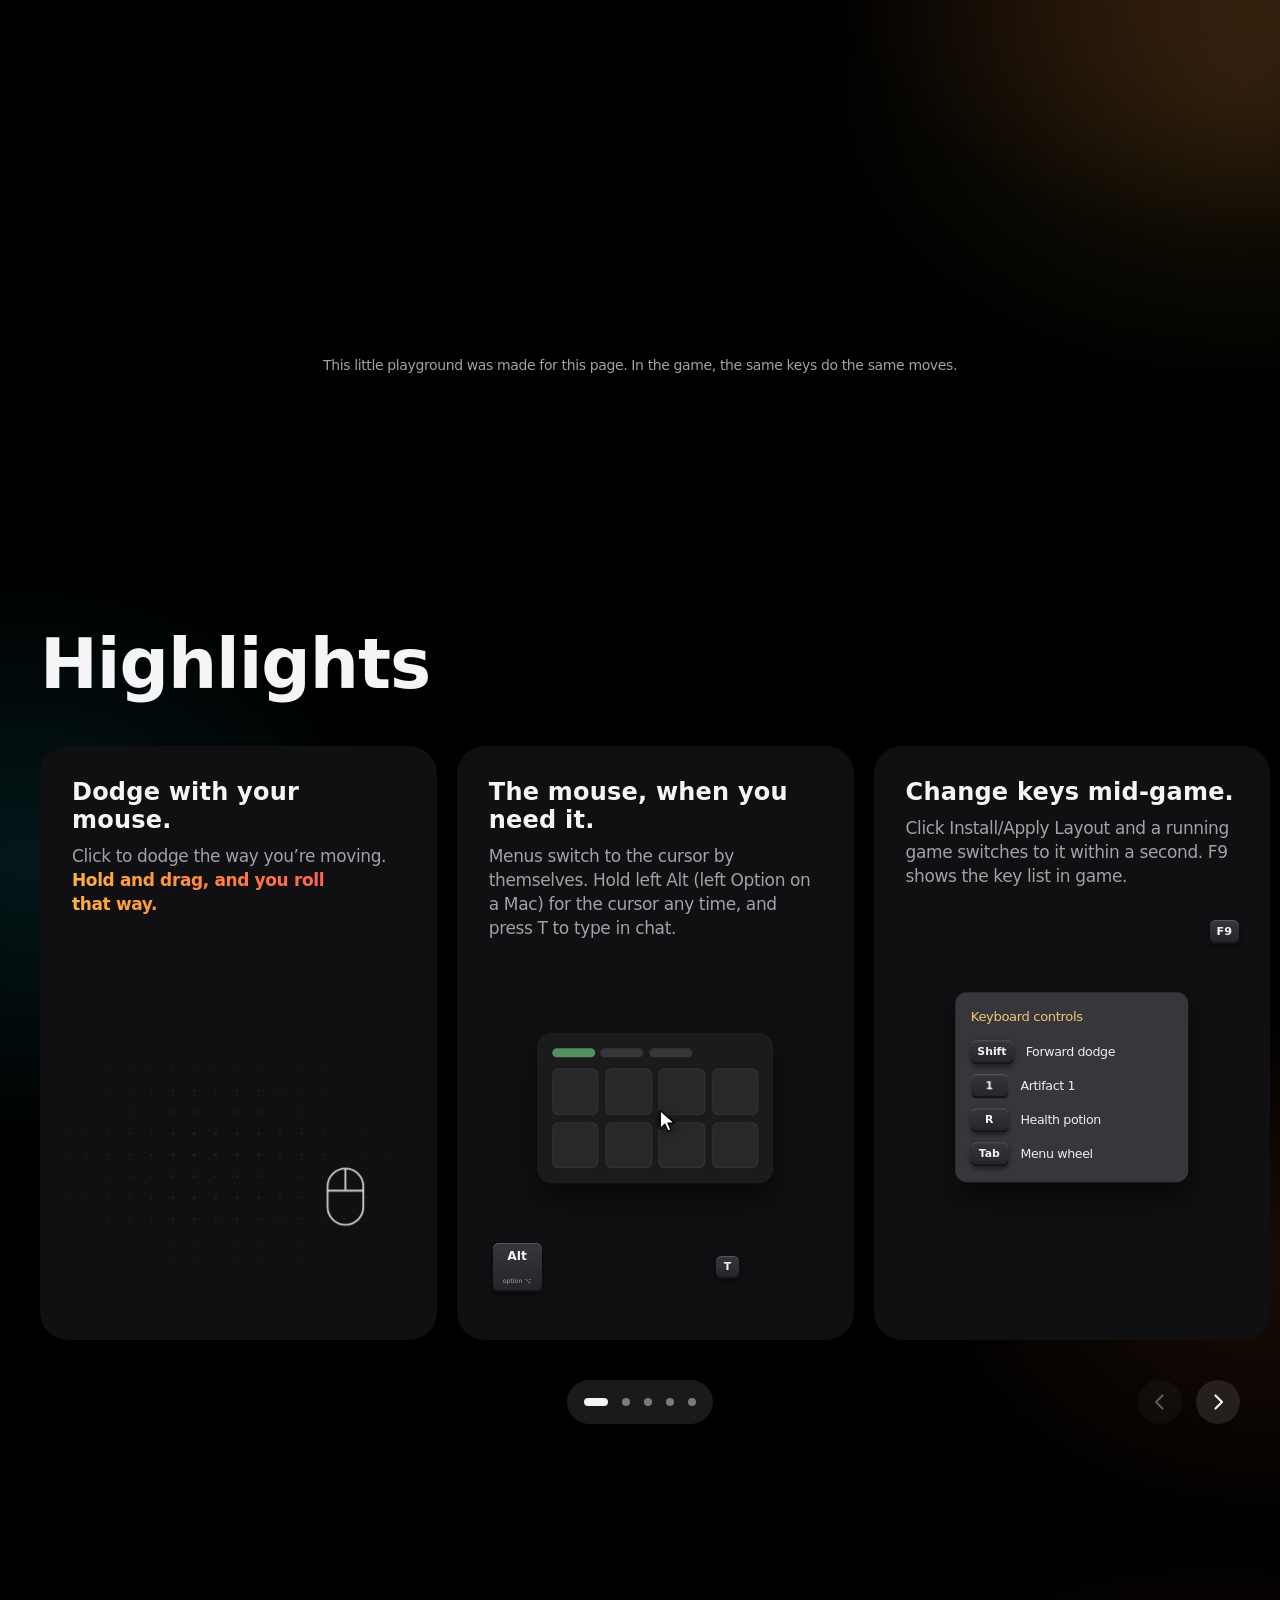
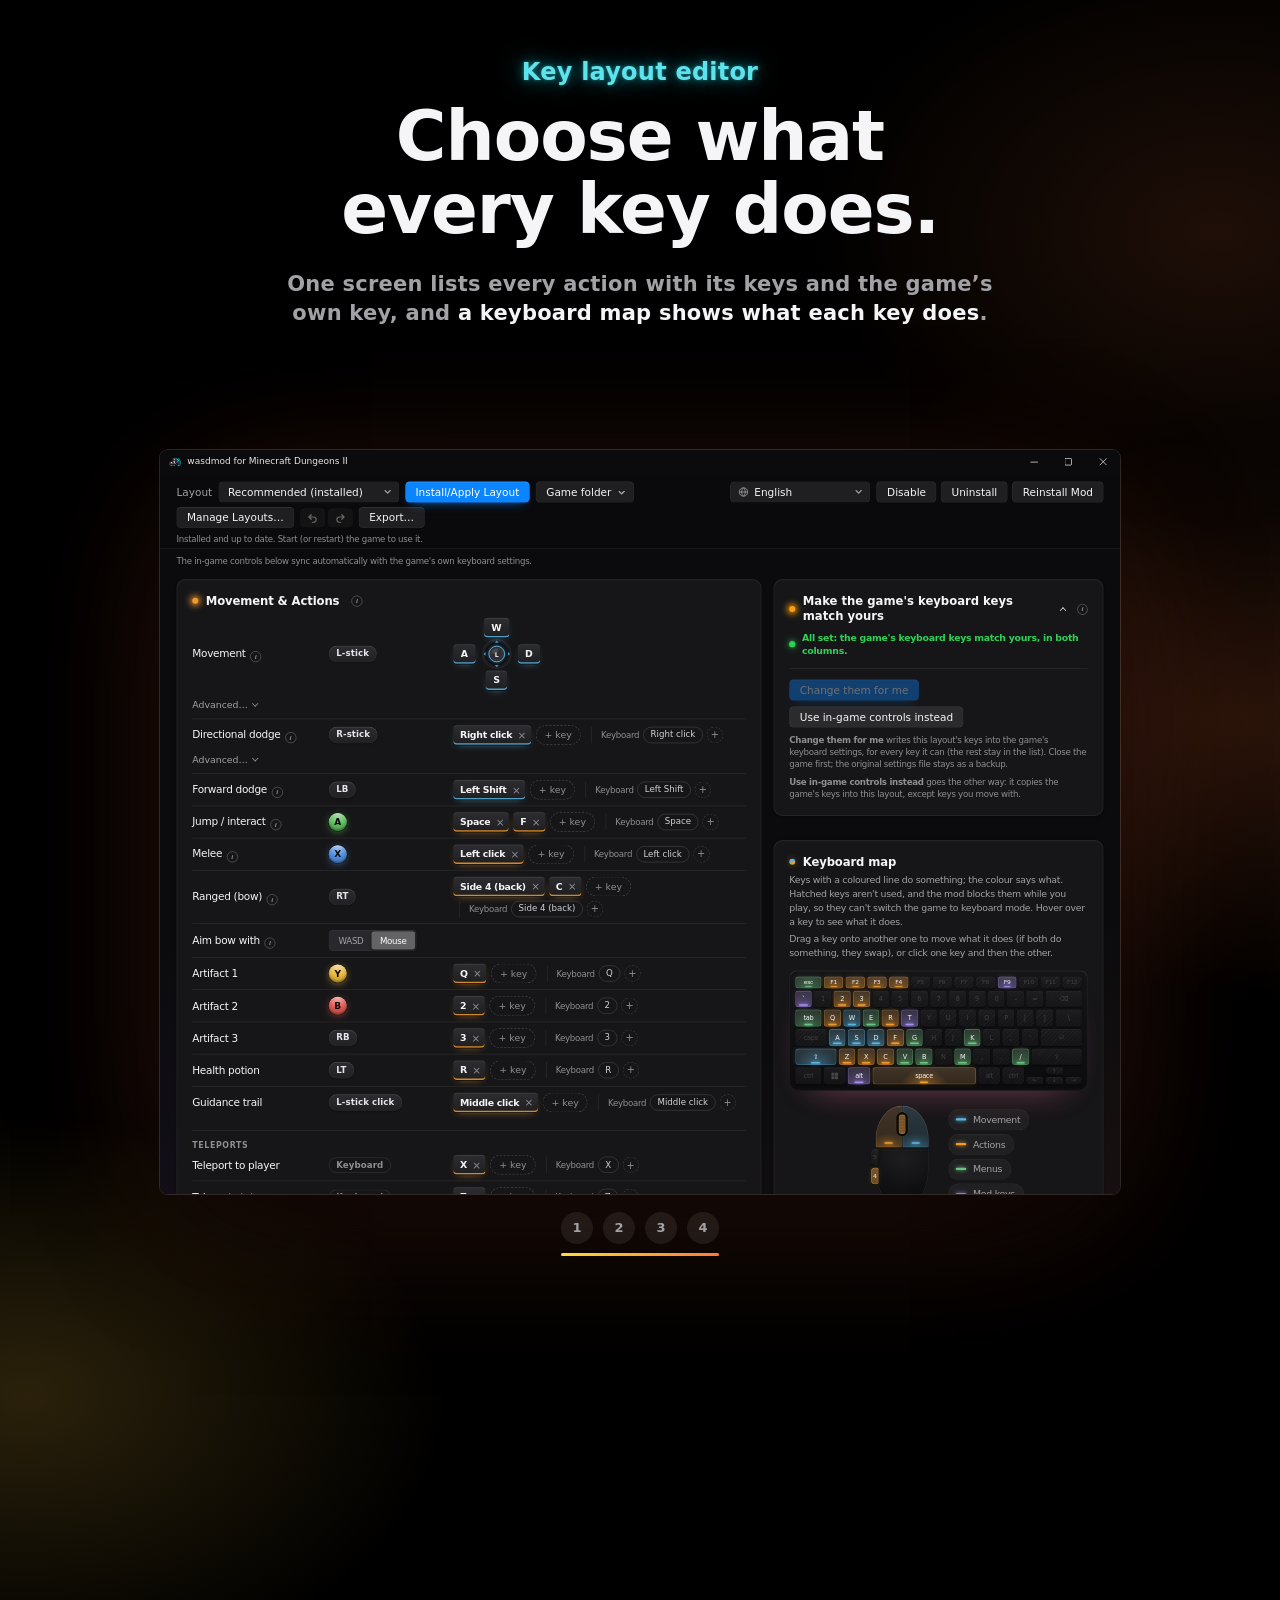
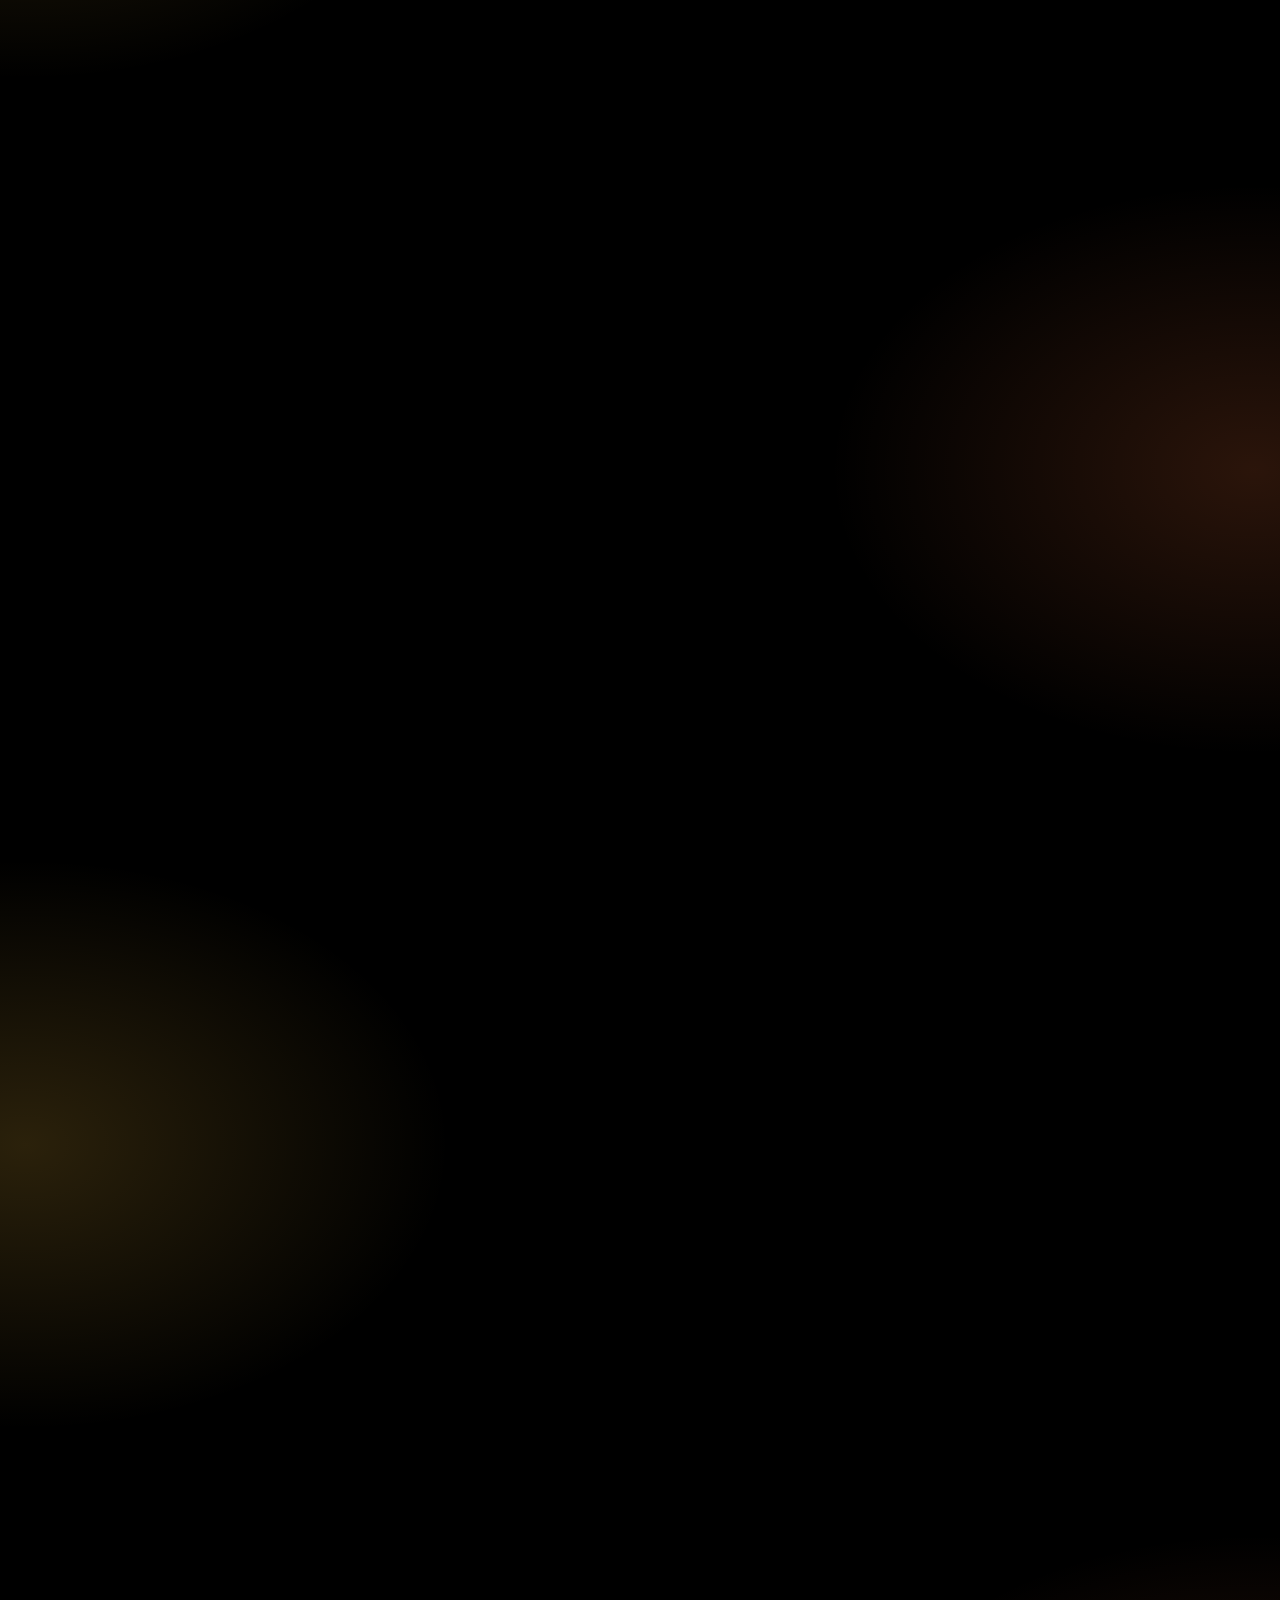
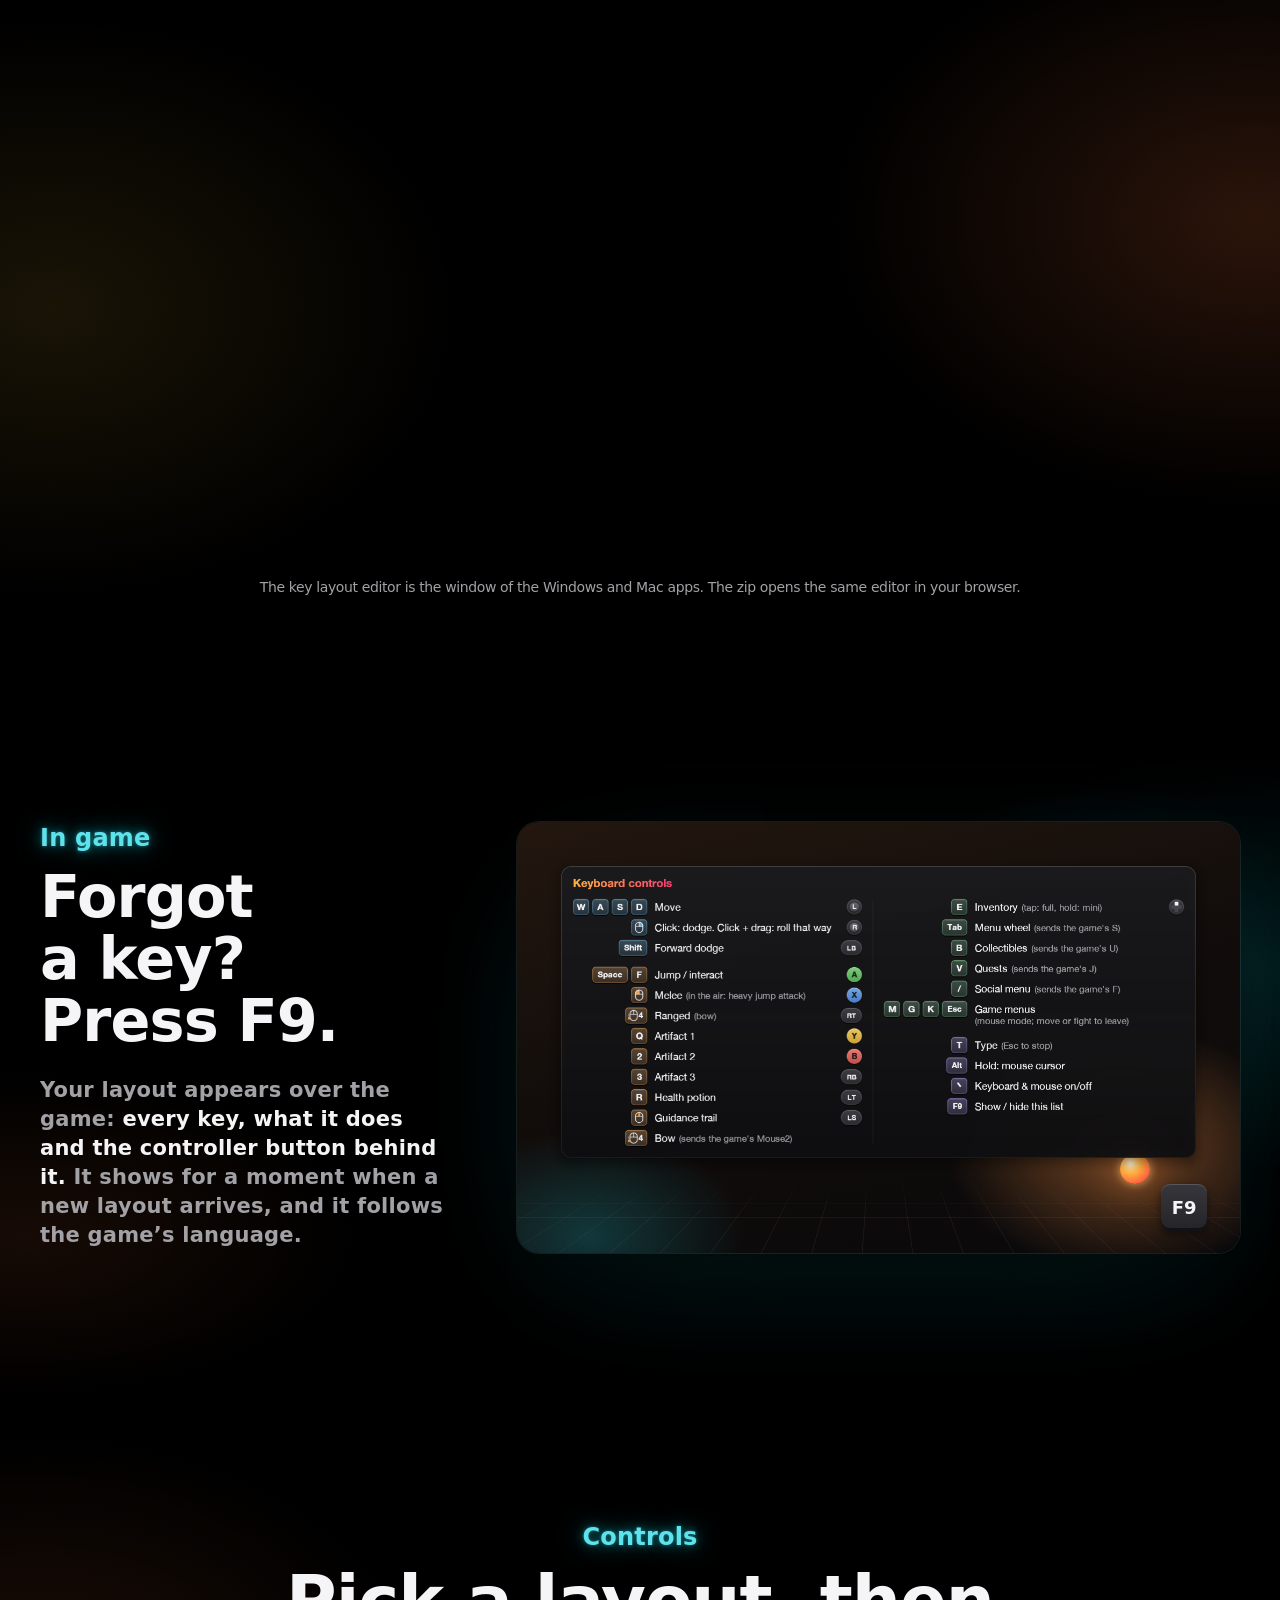
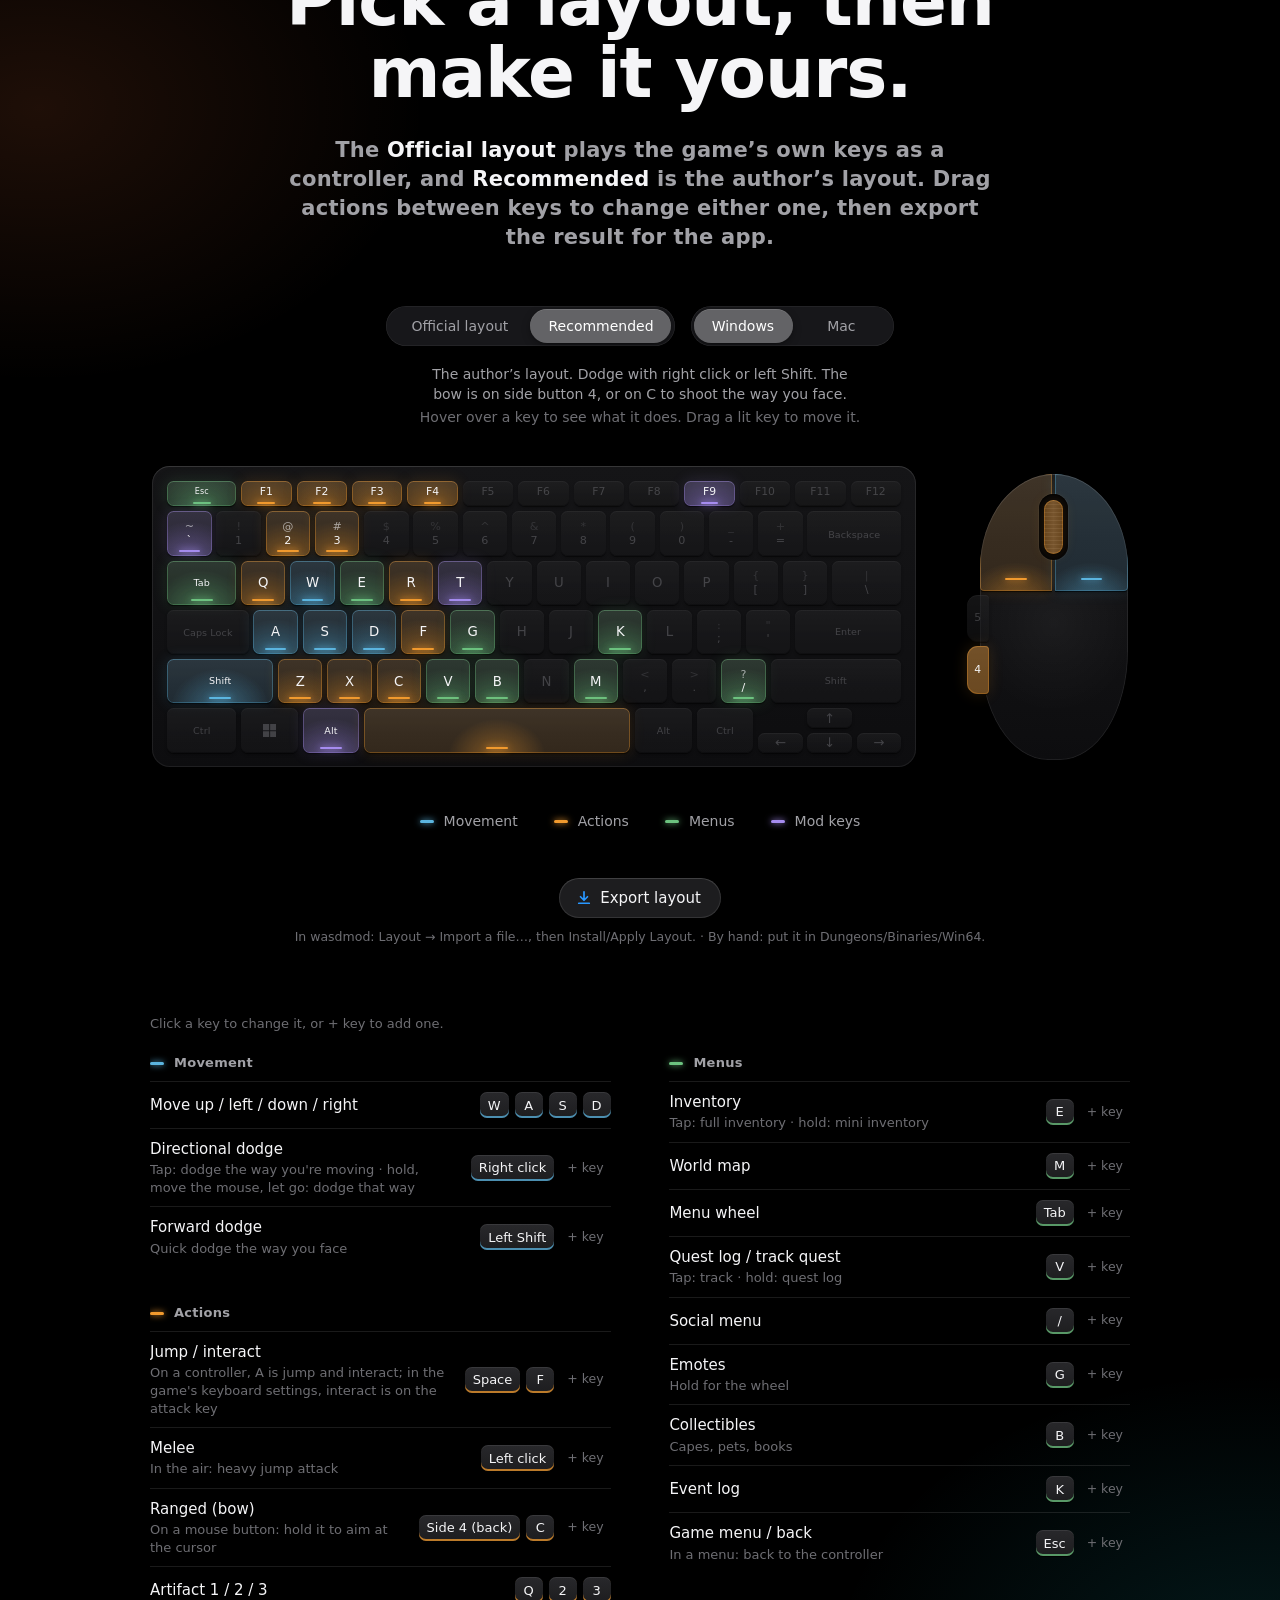
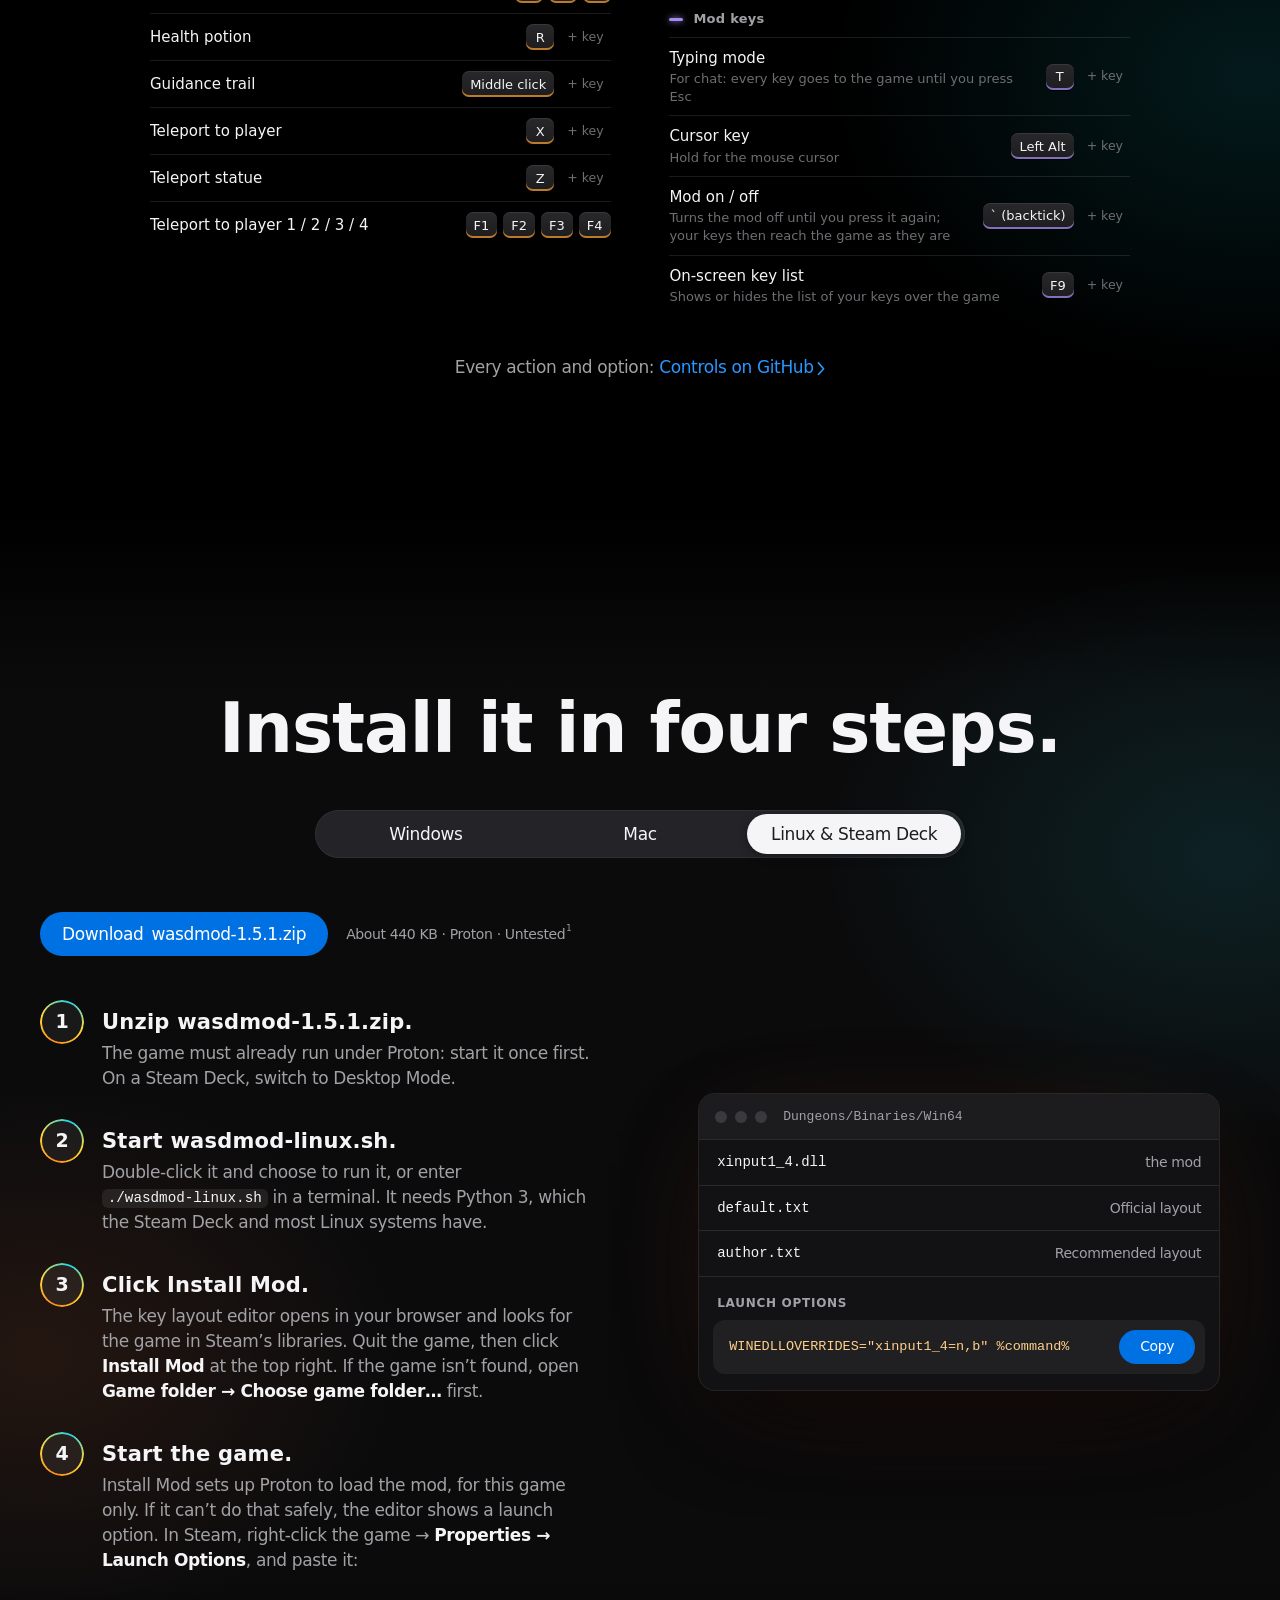
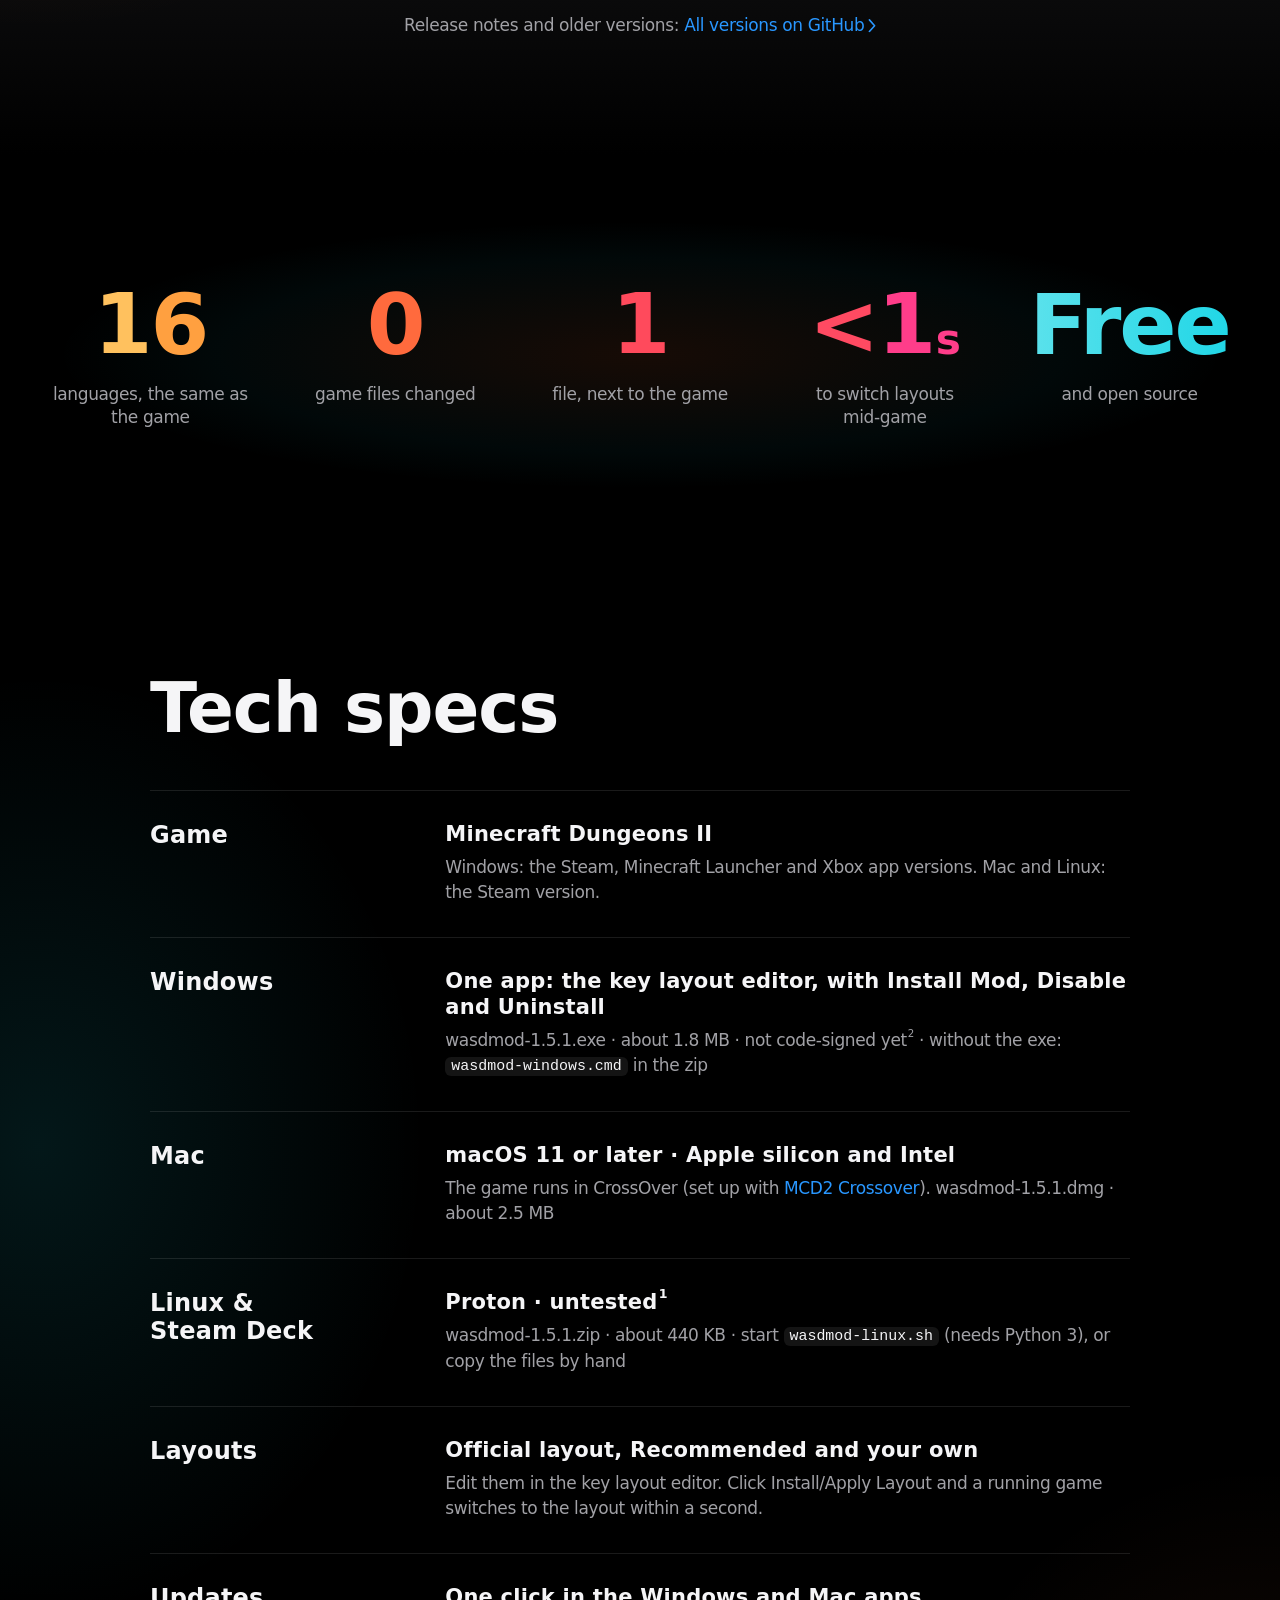
==== commit 8c95a5c0: "wasdmod 1.5.1: new install steps, the editor tour on the new editor, calmer motion and a cyan accent" ====
--- a/index.html
+++ b/index.html
@@ -24,8 +24,8 @@
 <meta name="theme-color" content="#000000">
 <meta name="color-scheme" content="dark">
 <link rel="preload" href="pixel.ttf" as="font" type="font/ttf" crossorigin>
-<link rel="stylesheet" href="style.css?v=20261009">
-<link rel="stylesheet" href="demo.css?v=20261008">
+<link rel="stylesheet" href="style.css?v=20261010z">
+<link rel="stylesheet" href="demo.css?v=20261010s">
 <link rel="stylesheet" href="keymap.css?v=20261008">
 <script>
   (function (d) {
@@ -35,10 +35,10 @@
     setTimeout(function () { if (!window.__wasdSite) d.classList.remove('motion'); }, 3000);
   })(document.documentElement);
 </script>
-<script src="site.js?v=20261009" defer></script>
-<script src="demo.js?v=20261008b" defer></script>
-<script src="keybinder-core.js?v=20261008" defer></script>
-<script src="keymap.js?v=20261008b" defer></script>
+<script src="site.js?v=20261010p" defer></script>
+<script src="demo.js?v=20261010r" defer></script>
+<script src="keybinder-core.js?v=20261009u" defer></script>
+<script src="keymap.js?v=20261010z" defer></script>
 <script type="application/ld+json">
 {
   "@context": "https://schema.org",
@@ -57,7 +57,7 @@
   "description": "WASD, mouse and keyboard controls for Minecraft Dungeons II, played as a virtual controller instead of click-to-move.",
   "operatingSystem": "Windows, macOS 11 or later (CrossOver), Linux and Steam Deck (Proton)",
   "applicationCategory": "GameApplication",
-  "softwareVersion": "1.4.0",
+  "softwareVersion": "1.5.1",
   "inLanguage": ["en", "de", "es", "fr", "it", "nl", "pl", "pt-BR", "sv", "tr", "ru", "uk", "ja", "ko", "zh-Hans", "zh-Hant"],
   "license": "https://opensource.org/licenses/MIT",
   "url": "https://wasdmod.com/",
@@ -94,90 +94,25 @@
     <button class="ln-toggle" type="button" aria-expanded="false" aria-controls="ln-menu" aria-label="Show sections">
       <svg viewBox="0 0 18 18" width="18" height="18" aria-hidden="true"><path d="M3.5 6.75 9 12.25l5.5-5.5" fill="none" stroke="currentColor" stroke-width="1.6" stroke-linecap="round" stroke-linejoin="round"/></svg>
     </button>
-    <a class="ln-cta" data-dl href="https://github.com/Wanzho/mcd2-wasd/releases/download/v1.4.0/wasdmod-1.4.0.exe">Download</a>
+    <a class="ln-cta" data-dl href="https://github.com/Wanzho/mcd2-wasd/releases/download/v1.5.1/wasdmod-1.5.1.exe">Download</a>
   </div>
 </nav>
 
 <main id="main">
 
-  <!-- 1 · Hero: the words first, then keys and stick together -->
+  <!-- 1 · Hero -->
   <section class="hero" id="overview" aria-labelledby="hero-name" data-section>
     <div class="hero-intro">
       <div class="hero-atmos" aria-hidden="true"></div>
       <div class="hero-copy">
         <h1 class="hero-eyebrow" id="hero-name"><img src="icon-192.png?v=20261009w" alt="" width="28" height="28">wasdmod <span>for Minecraft Dungeons&nbsp;II</span></h1>
         <p class="hero-title" id="hero-title">Goodbye, click&#8209;to&#8209;move.</p>
-        <p class="hero-sub"><span class="hero-sub-lead">Move like you mean&nbsp;it.</span><br>WASD, mouse and keyboard, played as a controller.</p>
+        <p class="hero-sub">WASD, mouse and keyboard, played as a <span class="cyan-text">controller</span>.<br><span class="hero-sub-lead">Move like you mean&nbsp;it.</span></p>
         <div class="cta-row">
-          <a class="btn btn-primary" data-dl href="https://github.com/Wanzho/mcd2-wasd/releases/download/v1.4.0/wasdmod-1.4.0.exe"><span data-dl-label>Download for Windows</span></a>
+          <a class="btn btn-primary" data-dl href="https://github.com/Wanzho/mcd2-wasd/releases/download/v1.5.1/wasdmod-1.5.1.exe"><span data-dl-label>Download for Windows</span></a>
           <span class="cta-links"><a class="link-chev" href="#install">Other platforms</a><a class="link-chev" href="https://github.com/Wanzho/mcd2-wasd">GitHub</a></span>
         </div>
-        <p class="hero-fine">Free · Open source · <span data-version>Version 1.4.0</span></p>
-      </div>
-    </div>
-
-    <div class="show" id="show">
-      <div class="show-pin">
-      <h2 class="show-title reveal">Your keys <span class="grad-text">move the&nbsp;stick.</span></h2>
-      <div class="show-stage" aria-hidden="true">
-        <div class="rig">
-          <div class="rig-float">
-            <div class="board">
-              <i class="board-glow"></i>
-              <i class="board-trail"></i>
-              <div class="key" data-key="w" style="--rim:#ff8a3d">
-                <i class="key-glow"></i>
-                <div class="key-body">
-                  <i class="kf kf-w"></i><i class="kf kf-e"></i><i class="kf kf-s"></i>
-                  <i class="kf kf-top"><b>W</b><b class="lit">W</b></i>
-                </div>
-              </div>
-              <div class="key" data-key="a" style="--rim:#ffb340">
-                <i class="key-glow"></i>
-                <div class="key-body">
-                  <i class="kf kf-w"></i><i class="kf kf-e"></i><i class="kf kf-s"></i>
-                  <i class="kf kf-top"><b>A</b><b class="lit">A</b></i>
-                </div>
-              </div>
-              <div class="key" data-key="s" style="--rim:#ff5a5f">
-                <i class="key-glow"></i>
-                <div class="key-body">
-                  <i class="kf kf-w"></i><i class="kf kf-e"></i><i class="kf kf-s"></i>
-                  <i class="kf kf-top"><b>S</b><b class="lit">S</b></i>
-                </div>
-              </div>
-              <div class="key" data-key="d" style="--rim:#d94fd0">
-                <i class="key-glow"></i>
-                <div class="key-body">
-                  <i class="kf kf-w"></i><i class="kf kf-e"></i><i class="kf kf-s"></i>
-                  <i class="kf kf-top"><b>D</b><b class="lit">D</b></i>
-                </div>
-              </div>
-              <div class="stick">
-                <i class="st-glow"></i>
-                <i class="st-halo"></i>
-                <i class="st-plate"></i>
-                <i class="st-well"></i>
-                <i class="st-arc"></i>
-                <i class="st-ticks"></i>
-                <i class="st-disc" style="--z:.5em;--f:.12"></i>
-                <i class="st-disc" style="--z:.85em;--f:.2"></i>
-                <i class="st-disc" style="--z:1.2em;--f:.29"></i>
-                <i class="st-disc" style="--z:1.55em;--f:.37"></i>
-                <i class="st-disc" style="--z:1.9em;--f:.45"></i>
-                <i class="st-disc" style="--z:2.25em;--f:.54"></i>
-                <i class="st-disc" style="--z:2.6em;--f:.62"></i>
-                <i class="st-disc" style="--z:2.95em;--f:.7"></i>
-                <i class="st-rim" style="--z:3.35em;--f:.96"></i>
-                <i class="st-rim" style="--z:3.65em;--f:.98"></i>
-                <i class="st-rim" style="--z:3.95em;--f:1"></i>
-                <i class="st-cap"></i>
-              </div>
-            </div>
-          </div>
-        </div>
-      </div>
-      <p class="show-prompt" aria-hidden="true"><b>Your turn.</b> <span class="sp-keys">Press <kbd data-k="w">W</kbd><kbd data-k="a">A</kbd><kbd data-k="s">S</kbd><kbd data-k="d">D</kbd></span><span class="sp-touch">Tap the keys.</span></p>
+        <p class="hero-fine">Free · Open source · <span data-version>Version 1.5.1</span></p>
       </div>
     </div>
   </section>
@@ -209,7 +144,7 @@
           <aside class="try-rail" id="try-rail" aria-label="Moves to try" hidden>
             <div class="tr-done">
               <p aria-live="polite"></p>
-              <a class="btn btn-primary" data-dl href="https://github.com/Wanzho/mcd2-wasd/releases/download/v1.4.0/wasdmod-1.4.0.exe"><span data-dl-label>Download for Windows</span></a>
+              <a class="btn btn-primary" data-dl href="https://github.com/Wanzho/mcd2-wasd/releases/download/v1.5.1/wasdmod-1.5.1.exe"><span data-dl-label>Download for Windows</span></a>
             </div>
           </aside>
         </div>
@@ -260,7 +195,7 @@
             </div>
             <div class="hl-copy">
               <h3>The mouse, when you need it.</h3>
-              <p>Menus switch to the cursor by themselves. Hold Alt (Option on a Mac) for the cursor any time, and press T to type in&nbsp;chat.</p>
+              <p>Menus switch to the cursor by themselves. Hold left Alt (left Option on a Mac) for the cursor any time, and press T to type in&nbsp;chat.</p>
             </div>
           </li>
 
@@ -273,12 +208,12 @@
                 <p class="as-row"><span class="kcap sm">R</span><span>Health potion</span></p>
                 <p class="as-row"><span class="kcap sm">Tab</span><span>Menu wheel</span></p>
               </div>
-              <span class="as-toast"><svg viewBox="0 0 16 16" width="14" height="14"><path d="M3.5 8.5 6.6 11.4 12.6 4.8" fill="none" stroke="currentColor" stroke-width="2" stroke-linecap="round" stroke-linejoin="round"/></svg>Saved to game · live</span>
+              <span class="as-toast"><svg viewBox="0 0 16 16" width="14" height="14"><path d="M3.5 8.5 6.6 11.4 12.6 4.8" fill="none" stroke="currentColor" stroke-width="2" stroke-linecap="round" stroke-linejoin="round"/></svg>Layout applied · live</span>
               <span class="kcap as-f9">F9</span>
             </div>
             <div class="hl-copy">
               <h3>Change keys mid&#8209;game.</h3>
-              <p>Save a layout and a running game switches to it within a second. F9 shows the key list in&nbsp;game.</p>
+              <p>Click Install/Apply Layout and a running game switches to it within a second. F9 shows the key list in&nbsp;game.</p>
             </div>
           </li>
 
@@ -312,7 +247,7 @@
             </div>
             <div class="hl-copy">
               <h3>Easy to switch off.</h3>
-              <p>wasdmod is one file next to the game. Backtick (`) turns it off and on, the app uninstalls it in a click, and real controllers keep&nbsp;working.</p>
+              <p>wasdmod is one file next to the game. Backtick (`) turns it off and on, the app has Disable and Uninstall, and real controllers keep&nbsp;working.</p>
             </div>
           </li>
 
@@ -348,20 +283,20 @@
     <div class="editor-head container">
       <p class="eyebrow reveal">Key layout editor</p>
       <h2 class="headline reveal" id="editor-title">Choose what every key&nbsp;does.</h2>
-      <p class="lede reveal">One screen lists every action with its keys and the game’s own key. <strong>Keys that clash are flagged</strong>, and a keyboard map shows what each key does. On Windows the editor opens from the setup; on a Mac it’s the app&nbsp;itself.</p>
+      <p class="lede reveal">One screen lists every action with its keys and the game’s own key, and <strong>a keyboard map shows what each key does</strong>.</p>
     </div>
     <figure class="ed-fig">
       <div class="ed-track">
         <div class="ed-pin">
           <div class="ed-stage">
-            <div class="ed-window" role="img" aria-label="The wasdmod key layout editor in its own window on Windows 11: each action with its keys and the game’s own key, a checklist saying the game’s keys match, and a keyboard map">
+            <div class="ed-window" role="img" aria-label="The wasdmod app on Windows 11, with the key layout editor as its window: each action with its keys and the game’s own key, a checklist saying the game’s keys match, and a keyboard map">
               <div class="ed-bar" aria-hidden="true">
                 <img src="icon-192.png?v=20261009w" alt="" width="16" height="16">
-                <span class="ed-title">wasdmod - Dungeons II Keybinder</span>
+                <span class="ed-title">wasdmod for Minecraft Dungeons II</span>
                 <span class="ed-ctl"><svg viewBox="0 0 10 10" width="10" height="10"><path d="M0 5.5h10" fill="none" stroke="currentColor"/></svg><svg viewBox="0 0 10 10" width="10" height="10"><rect x=".5" y=".5" width="9" height="9" rx="1.5" fill="none" stroke="currentColor"/></svg><svg viewBox="0 0 10 10" width="10" height="10"><path d="M.5.5l9 9m0-9-9 9" fill="none" stroke="currentColor"/></svg></span>
               </div>
               <div class="ed-view">
-                <noscript><img src="editor.webp" width="1200" height="900" alt="" loading="lazy" decoding="async"></noscript>
+                <noscript><img src="editor.webp?v=20261010z" width="1200" height="900" alt="" loading="lazy" decoding="async"></noscript>
               </div>
             </div>
             <div class="ed-cap" aria-hidden="true"><span class="ed-cap-n">1</span><p class="ed-cap-t"></p></div>
@@ -372,14 +307,12 @@
       <ol class="ed-steps">
         <li><b>Pick a layout.</b> The Official layout, Recommended or one of your&nbsp;own.</li>
         <li><b>Change a key.</b> Click + key, then press the key you want. × takes one&nbsp;off.</li>
-        <li><b>Clashes are flagged.</b> A key that does two jobs turns red, and a notice at the top says&nbsp;which.</li>
-        <li><b>The game’s own keys.</b> The “game’s controls” follow the game’s own keyboard settings. Change a key in the game and the editor shows it a second later. Until the game’s keys match yours, a checklist shows what to change, and the editor can set them for you once the game is&nbsp;closed.</li>
         <li data-try="Press a key to see what it does."><b>Keyboard map.</b> Every key in the colour of what it does: movement, actions, menus and the mod’s own&nbsp;keys.</li>
-        <li><b>Save to game.</b> A running game switches to the new layout within a&nbsp;second.</li>
+        <li><b>Install/Apply Layout.</b> A running game switches to the new layout within a&nbsp;second.</li>
       </ol>
-      <figcaption>The key layout editor on Windows&nbsp;11. The Mac app has the same editor built&nbsp;in.</figcaption>
+      <figcaption>The key layout editor is the window of the Windows and Mac apps. The zip opens the same editor in your&nbsp;browser.</figcaption>
     </figure>
-    <script src="editor-tour.js?v=20261009c" defer></script>
+    <script src="editor-tour.js?v=20261010z" defer></script>
   </section>
 
   <!-- 6 · F9 key list -->
@@ -436,50 +369,50 @@
       <div class="panel" role="tabpanel" id="panel-win" aria-labelledby="tab-win" tabindex="0">
         <div class="panel-copy">
           <div class="panel-dl">
-            <a class="btn btn-primary" data-dl="win" href="https://github.com/Wanzho/mcd2-wasd/releases/download/v1.4.0/wasdmod-1.4.0.exe">Download <span data-dl-name="win">wasdmod&#8209;1.4.0.exe</span></a>
-            <span class="dl-meta">About 1.5&nbsp;MB · Steam, Minecraft Launcher and Xbox&nbsp;app</span>
+            <a class="btn btn-primary" data-dl="win" href="https://github.com/Wanzho/mcd2-wasd/releases/download/v1.5.1/wasdmod-1.5.1.exe">Download <span data-dl-name="win">wasdmod&#8209;1.5.1.exe</span></a>
+            <span class="dl-meta">About 1.8&nbsp;MB · Steam, Minecraft Launcher and Xbox&nbsp;app</span>
           </div>
           <ol class="steps">
-            <li><span class="n">1</span><div><h3>Close the game, run the setup.</h3><p>Open <strong><span data-dl-name="win">wasdmod&#8209;1.4.0.exe</span></strong>.</p></div></li>
-            <li><span class="n">2</span><div><h3>If Windows warns you.</h3><p>“Windows protected your PC”: click <strong>More info → Run anyway</strong>. The setup isn’t code&#8209;signed yet.<sup><a href="#fn2" aria-label="Footnote 2">2</a></sup></p></div></li>
-            <li><span class="n">3</span><div><h3>Click Install.</h3><p>It finds the game in Steam or XboxGames by itself. If it doesn’t, click <strong>Browse…</strong> and pick <code>Dungeons&#8209;Win64&#8209;Shipping.exe</code>.</p></div></li>
-            <li><span class="n">4</span><div><h3>Pick a layout and play.</h3><p>Choose the <strong>Official layout</strong> or <strong>Recommended</strong> under Key layout, then start the game.</p></div></li>
+            <li><span class="n">1</span><div><h3>Close the game, run wasdmod.</h3><p>Open <strong><span data-dl-name="win">wasdmod&#8209;1.5.1.exe</span></strong>. Its window is the key layout&nbsp;editor.</p></div></li>
+            <li><span class="n">2</span><div><h3>If Windows warns you.</h3><p>“Windows protected your PC”: click <strong>More info → Run anyway</strong>. The app isn’t code&#8209;signed yet.<sup><a href="#fn2" aria-label="Footnote 2">2</a></sup></p></div></li>
+            <li><span class="n">3</span><div><h3>Click Install Mod.</h3><p>It’s at the top right. wasdmod finds the game in Steam or XboxGames by itself. If it doesn’t, open <strong>Game folder → Choose game folder…</strong> and pick <code>Dungeons&#8209;Win64&#8209;Shipping.exe</code> or <code>Dungeons&#8209;WinGDK&#8209;Shipping.exe</code>.</p></div></li>
+            <li><span class="n">4</span><div><h3>Start the game.</h3><p>For another layout, pick the <strong>Official layout</strong> or <strong>Recommended</strong> under Layout and click <strong>Install/Apply&nbsp;Layout</strong>.</p></div></li>
           </ol>
         </div>
         <figure class="panel-shot shot-win">
-          <img src="setup-windows.webp" width="931" height="1000" alt="The wasdmod setup on Windows 11: installed and up to date, the game folder, Turn off and Uninstall, the key layout choice and Record logs" loading="lazy" decoding="async">
+          <img src="app-windows.webp?v=20261010y2" width="1200" height="930" alt="The wasdmod app on Windows 11, with the key layout editor as its window: the Recommended layout installed and up to date; Install/Apply Layout, the Game folder menu, Disable, Uninstall and Reinstall Mod at the top; the list of actions with their keys, the game’s keyboard keys all set, and a keyboard map" loading="lazy" decoding="async">
         </figure>
       </div>
 
       <div class="panel" role="tabpanel" id="panel-mac" aria-labelledby="tab-mac" tabindex="0" hidden>
         <div class="panel-copy">
           <div class="panel-dl">
-            <a class="btn btn-primary" data-dl="mac" href="https://github.com/Wanzho/mcd2-wasd/releases/download/v1.4.0/wasdmod-1.4.0.dmg">Download <span data-dl-name="mac">wasdmod&#8209;1.4.0.dmg</span></a>
-            <span class="dl-meta">About 1&nbsp;MB · macOS&nbsp;11 or later · Apple silicon and Intel</span>
+            <a class="btn btn-primary" data-dl="mac" href="https://github.com/Wanzho/mcd2-wasd/releases/download/v1.5.1/wasdmod-1.5.1.dmg">Download <span data-dl-name="mac">wasdmod&#8209;1.5.1.dmg</span></a>
+            <span class="dl-meta">About 2.5&nbsp;MB · macOS&nbsp;11 or later · Apple silicon and Intel</span>
           </div>
           <ol class="steps">
             <li><span class="n">1</span><div><h3>Get the game running in CrossOver.</h3><p><a href="https://wanzho.github.io/mcd2-crossover/">MCD2 Crossover</a> sets that up, including Steam start&#8209;up and Microsoft sign&#8209;in.</p></div></li>
-            <li><span class="n">2</span><div><h3>Drag wasdmod into Applications.</h3><p>Open <strong><span data-dl-name="mac">wasdmod&#8209;1.4.0.dmg</span></strong> and drag the app across.</p></div></li>
+            <li><span class="n">2</span><div><h3>Drag wasdmod into Applications.</h3><p>Open <strong><span data-dl-name="mac">wasdmod&#8209;1.5.1.dmg</span></strong> and drag the app across.</p></div></li>
             <li><span class="n">3</span><div><h3>Open it.</h3><p>If macOS blocks it: <strong>System Settings → Privacy &amp; Security → Open Anyway</strong>.</p></div></li>
-            <li><span class="n">4</span><div><h3>Quit the game, then click Install.</h3><p>Then start the game. Install also sets up CrossOver for wasdmod, for Dungeons&nbsp;II only.</p></div></li>
+            <li><span class="n">4</span><div><h3>Quit the game, then click Install Mod.</h3><p>It’s at the top right of the window. Then start the game. Install Mod also sets up CrossOver for wasdmod, for Dungeons&nbsp;II only.</p></div></li>
           </ol>
         </div>
         <figure class="panel-shot shot-mac">
-          <img src="mac-app.webp?v=20261008" width="1200" height="900" alt="The wasdmod app on a Mac: installed, with the Recommended layout; Game Folder, Record Logs, Turn Off, Uninstall and Reinstall in the toolbar, and the key layout editor below with the game’s keys all set and a Mac keyboard map" loading="lazy" decoding="async">
+          <img src="mac-app.webp?v=20261008" width="1200" height="900" alt="The wasdmod app on a Mac, with the key layout editor as its window: the Recommended layout installed, the game’s keys all set and a Mac keyboard map" loading="lazy" decoding="async">
         </figure>
       </div>
 
       <div class="panel" role="tabpanel" id="panel-linux" aria-labelledby="tab-linux" tabindex="0" hidden>
         <div class="panel-copy">
           <div class="panel-dl">
-            <a class="btn btn-primary" data-dl="linux" href="https://github.com/Wanzho/mcd2-wasd/releases/download/v1.4.0/wasdmod-1.4.0.zip">Download <span data-dl-name="linux">wasdmod&#8209;1.4.0.zip</span></a>
-            <span class="dl-meta">About 330&nbsp;KB · Proton · Untested<sup><a href="#fn1" aria-label="Footnote 1">1</a></sup></span>
+            <a class="btn btn-primary" data-dl="linux" href="https://github.com/Wanzho/mcd2-wasd/releases/download/v1.5.1/wasdmod-1.5.1.zip">Download <span data-dl-name="linux">wasdmod&#8209;1.5.1.zip</span></a>
+            <span class="dl-meta">About 440&nbsp;KB · Proton · Untested<sup><a href="#fn1" aria-label="Footnote 1">1</a></sup></span>
           </div>
           <ol class="steps">
-            <li><span class="n">1</span><div><h3>Unzip <span data-dl-name="linux">wasdmod&#8209;1.4.0.zip</span>.</h3><p>The game must already run under Proton.</p></div></li>
-            <li><span class="n">2</span><div><h3>Open the game’s folder.</h3><p>In Steam, right&#8209;click the game → <strong>Manage → Browse local files</strong>, then open <code>Dungeons/Binaries/Win64</code>.</p></div></li>
-            <li><span class="n">3</span><div><h3>Copy the files in.</h3><p><code>xinput1_4.dll</code> and <code>default.txt</code>, plus <code>author.txt</code> for the Recommended layout.</p></div></li>
-            <li><span class="n">4</span><div><h3>Set the launch option.</h3><p>Right&#8209;click the game → <strong>Properties → Launch Options</strong>, and paste:</p></div></li>
+            <li><span class="n">1</span><div><h3>Unzip <span data-dl-name="linux">wasdmod&#8209;1.5.1.zip</span>.</h3><p>The game must already run under Proton: start it once first. On a Steam Deck, switch to Desktop&nbsp;Mode.</p></div></li>
+            <li><span class="n">2</span><div><h3>Start wasdmod&#8209;linux.sh.</h3><p>Double&#8209;click it and choose to run it, or enter <code>./wasdmod&#8209;linux.sh</code> in a terminal. It needs Python&nbsp;3, which the Steam Deck and most Linux systems&nbsp;have.</p></div></li>
+            <li><span class="n">3</span><div><h3>Click Install Mod.</h3><p>The key layout editor opens in your browser and looks for the game in Steam’s libraries. Quit the game, then click <strong>Install Mod</strong> at the top right. If the game isn’t found, open <strong>Game folder → Choose game folder…</strong> first.</p></div></li>
+            <li><span class="n">4</span><div><h3>Start the game.</h3><p>Install Mod sets up Proton to load the mod, for this game only. If it can’t do that safely, the editor shows a launch option. In Steam, right&#8209;click the game → <strong>Properties → Launch Options</strong>, and paste&nbsp;it:</p></div></li>
           </ol>
         </div>
         <div class="panel-shot shot-linux">
@@ -525,23 +458,23 @@
         </div>
         <div class="spec-row reveal">
           <dt>Windows</dt>
-          <dd><p>Setup app: install, turn off, uninstall, pick a layout, open the key layout&nbsp;editor</p><p class="sub"><span data-dl-name="win">wasdmod&#8209;1.4.0.exe</span> · about 1.5&nbsp;MB · not code&#8209;signed yet<sup><a href="#fn2" aria-label="Footnote 2">2</a></sup></p></dd>
+          <dd><p>One app: the key layout editor, with Install Mod, Disable and&nbsp;Uninstall</p><p class="sub"><span data-dl-name="win">wasdmod&#8209;1.5.1.exe</span> · about 1.8&nbsp;MB · not code&#8209;signed yet<sup><a href="#fn2" aria-label="Footnote 2">2</a></sup> · without the exe: <code>wasdmod&#8209;windows.cmd</code> in the&nbsp;zip</p></dd>
         </div>
         <div class="spec-row reveal">
           <dt>Mac</dt>
-          <dd><p>macOS&nbsp;11 or later · Apple silicon and Intel</p><p class="sub">The game runs in CrossOver (set up with <a href="https://wanzho.github.io/mcd2-crossover/">MCD2 Crossover</a>). <span data-dl-name="mac">wasdmod&#8209;1.4.0.dmg</span> · about 1&nbsp;MB</p></dd>
+          <dd><p>macOS&nbsp;11 or later · Apple silicon and Intel</p><p class="sub">The game runs in CrossOver (set up with <a href="https://wanzho.github.io/mcd2-crossover/">MCD2 Crossover</a>). <span data-dl-name="mac">wasdmod&#8209;1.5.1.dmg</span> · about 2.5&nbsp;MB</p></dd>
         </div>
         <div class="spec-row reveal">
           <dt>Linux &amp; Steam&nbsp;Deck</dt>
-          <dd><p>Proton · manual install · untested<sup><a href="#fn1" aria-label="Footnote 1">1</a></sup></p><p class="sub"><span data-dl-name="linux">wasdmod&#8209;1.4.0.zip</span> · about 330&nbsp;KB</p></dd>
+          <dd><p>Proton · untested<sup><a href="#fn1" aria-label="Footnote 1">1</a></sup></p><p class="sub"><span data-dl-name="linux">wasdmod&#8209;1.5.1.zip</span> · about 440&nbsp;KB · start <code>wasdmod&#8209;linux.sh</code> (needs Python&nbsp;3), or copy the files by&nbsp;hand</p></dd>
         </div>
         <div class="spec-row reveal">
           <dt>Layouts</dt>
-          <dd><p>Official layout, Recommended and your own</p><p class="sub">Edit them in the key layout editor. A running game picks up a saved layout within a&nbsp;second.</p></dd>
+          <dd><p>Official layout, Recommended and your own</p><p class="sub">Edit them in the key layout editor. Click Install/Apply Layout and a running game switches to the layout within a&nbsp;second.</p></dd>
         </div>
         <div class="spec-row reveal">
           <dt>Updates</dt>
-          <dd><p>One click in the app</p><p class="sub">Update now replaces the app, then updates the mod in the game. The Nexus Mods downloads don’t go online: update them on&nbsp;Nexus.</p></dd>
+          <dd><p>One click in the Windows and Mac apps</p><p class="sub">Update now replaces the app, then updates the mod in the game. The zip’s scripts only tell you about a new version. The Nexus Mods downloads don’t go online: update them on&nbsp;Nexus.</p></dd>
         </div>
         <div class="spec-row reveal">
           <dt>Languages</dt>
@@ -566,7 +499,7 @@
       <div class="faq-list">
         <details class="faq-item">
           <summary><span>Does it change the game?</span><i class="pm" aria-hidden="true"></i></summary>
-          <div class="faq-a"><p>The game’s files stay as they are; wasdmod only adds its own file next to them. It reads your keyboard and mouse and presents them as an Xbox controller. Steam’s “Verify integrity of game files” doesn’t touch it. It does change the game’s own keyboard settings when the key layout editor sets them to match your&nbsp;layout.</p></div>
+          <div class="faq-a"><p>The game’s files stay as they are; wasdmod only adds its own file next to them. It reads your keyboard and mouse and presents them as an Xbox controller. Steam’s “Verify integrity of game files” doesn’t touch it. wasdmod changes the game’s own keyboard settings only when you click <strong>Change them for me</strong> in the key layout editor, which sets them to match your&nbsp;layout.</p></div>
         </details>
         <details class="faq-item">
           <summary><span>Can I still use a real controller?</span><i class="pm" aria-hidden="true"></i></summary>
@@ -578,11 +511,11 @@
         </details>
         <details class="faq-item">
           <summary><span>Why does Windows or my antivirus warn about it?</span><i class="pm" aria-hidden="true"></i></summary>
-          <div class="faq-a"><p>The exe isn’t code&#8209;signed yet, and a program that reads the keyboard and presses controller buttons looks like other input tools. It’s open source, so you can read the code or build it yourself.</p></div>
+          <div class="faq-a"><p>The exe isn’t code&#8209;signed yet, and a program that reads the keyboard and presses controller buttons looks like other input tools. On “Windows protected your PC”, click <strong>More info → Run anyway</strong>. If your antivirus removes a file, restore it and allow it. The zip does what the exe does with a plain script you can read, <code>wasdmod&#8209;windows.cmd</code>. Windows asks once before it runs (“The publisher could not be verified”): click <strong>Run</strong>. wasdmod is open source, so you can also build it&nbsp;yourself.</p></div>
         </details>
         <details class="faq-item">
           <summary><span>Which versions of the game work?</span><i class="pm" aria-hidden="true"></i></summary>
-          <div class="faq-a"><p>On Windows, the Steam, Minecraft Launcher and Xbox app versions. On a Mac or Linux, the Steam version, set up with MCD2 Crossover on a Mac or Proton on Linux. Linux is untested.</p></div>
+          <div class="faq-a"><p>On Windows, the Steam, Minecraft Launcher and Xbox app versions. On a Mac or Linux, the Steam version, set up with MCD2 Crossover on a Mac or Proton on Linux. On Windows, the app, the editor and the in&#8209;game overlays were tested on Windows&nbsp;11 in a virtual machine, and a player has reported playing the Steam version on Windows, installed from the zip. The Minecraft Launcher and Xbox app version hasn’t been tried. Linux and Steam Deck are&nbsp;untested.</p></div>
         </details>
         <details class="faq-item">
           <summary><span>Which languages?</span><i class="pm" aria-hidden="true"></i></summary>
@@ -590,11 +523,11 @@
         </details>
         <details class="faq-item">
           <summary><span>How do I turn it off or remove it?</span><i class="pm" aria-hidden="true"></i></summary>
-          <div class="faq-a"><p>In a running game, press backtick (`) to turn it off and on. In the app, <strong>Turn Off</strong> keeps your layouts and starts the game without wasdmod until you turn it back on; <strong>Uninstall</strong> removes it for good.</p></div>
+          <div class="faq-a"><p>In a running game, press backtick (`) to turn it off and on. In the app, <strong>Disable</strong> keeps your layouts and starts the game without wasdmod until you click <strong>Enable</strong>; <strong>Uninstall</strong> removes it for good. With the zip, start its script again and use the same&nbsp;buttons.</p></div>
         </details>
         <details class="faq-item">
           <summary><span>Something doesn’t work. Where do I report it?</span><i class="pm" aria-hidden="true"></i></summary>
-          <div class="faq-a"><p>Click <strong>Record Logs</strong> in the app, play until it happens, then <strong>Stop &amp; Save Logs</strong> and attach the file to <a href="https://github.com/Wanzho/mcd2-wasd/issues/new">an issue on GitHub</a>. Nothing you type is recorded.</p></div>
+          <div class="faq-a"><p>Click <strong>Record logs</strong> under Troubleshooting, at the end of the window, play until it happens, then <strong>Stop and save logs</strong> and attach the file to <a href="https://github.com/Wanzho/mcd2-wasd/issues/new">an issue on GitHub</a>. Nothing you type is recorded.</p></div>
         </details>
       </div>
     </div>
@@ -607,10 +540,10 @@
       <h2 class="final-title reveal" id="final-title">wasdmod</h2>
       <p class="final-sub reveal">Free for Windows, Mac and Steam&nbsp;Deck.<sup><a href="#fn1" aria-label="Footnote 1">1</a></sup></p>
       <div class="cta-row reveal">
-        <a class="btn btn-primary" data-dl href="https://github.com/Wanzho/mcd2-wasd/releases/download/v1.4.0/wasdmod-1.4.0.exe"><span data-dl-label>Download for Windows</span></a>
+        <a class="btn btn-primary" data-dl href="https://github.com/Wanzho/mcd2-wasd/releases/download/v1.5.1/wasdmod-1.5.1.exe"><span data-dl-label>Download for Windows</span></a>
         <a class="link-chev" href="#install">Other platforms</a>
       </div>
-      <p class="final-fine reveal"><span data-version>Version 1.4.0</span> · <a href="https://github.com/Wanzho/mcd2-wasd/releases">All versions</a></p>
+      <p class="final-fine reveal"><span data-version>Version 1.5.1</span> · <a href="https://github.com/Wanzho/mcd2-wasd/releases">All versions</a></p>
     </div>
   </section>
 
@@ -619,8 +552,8 @@
 <footer class="footer">
   <div class="container">
     <ol class="footnotes">
-      <li id="fn1">Linux and Steam Deck support is untested. It needs the game running under Proton and a manual install.</li>
-      <li id="fn2">The Windows setup isn’t code&#8209;signed yet, so Windows may warn you before it runs, and some antivirus tools may flag it.</li>
+      <li id="fn1">Linux and Steam Deck support is untested. It needs the game running under Proton. Copying the files by hand still works: <a href="https://github.com/Wanzho/mcd2-wasd#linux--steam-deck-untested">the steps are on GitHub</a>.</li>
+      <li id="fn2">The Windows app isn’t code&#8209;signed yet, so Windows may warn you before it runs, and some antivirus tools may flag it.</li>
     </ol>
     <nav class="footer-links" aria-label="Links">
       <a href="https://github.com/Wanzho/mcd2-wasd">GitHub</a>
--- a/style.css
+++ b/style.css
@@ -19,7 +19,16 @@
   --warm-2: #ff6a3d;
   --warm-3: #ff3d77;
   --violet: #a259ff;
-  --grad: linear-gradient(90deg, #ffb340, #ff6a3d 45%, #ff3d77 75%, #a259ff);
+  /* the Dungeons side: the cyan of enchantments and souls. Warm is your keys, cyan is the game */
+  --cyan: #1ed6e6;
+  --cyan-hi: #7ff3f8;
+  --cyan-lo: #0e98bd;
+  --grad: linear-gradient(90deg, #ffb340, #ff7a3d 50%, #ff4d6d);
+  /* the same sweep for text that wraps: it runs at one pace (amber to coral in 20em), so a short last
+     line gets a part of it instead of the whole sweep squeezed into one word */
+  /* keys to controller: amber, through yellow, into the game's cyan (no purple) */
+  --grad-flow: linear-gradient(90deg, #ff8a14, #ff9a1c 14%, #ffd93b 29%, #1ed6e6 43%);
+  --grad-run: linear-gradient(90deg, #ffb340, #ff7a3d 25%, #ff4d6d 50%, #ff7a3d 75%, #ffb340) 0 0 / 40em 100%;
   /* key categories, same as the app's editor */
   --move: #5bb5e0;
   --action: #f19a2e;
@@ -136,7 +145,8 @@
   line-height: 1.17;
   font-weight: 600;
   letter-spacing: .009em;
-  color: var(--text-2);
+  color: #5ee2ec;
+  text-shadow: 0 0 1.1em rgba(30, 214, 230, .5), 0 0 .5em rgba(30, 214, 230, .45), 0 0 .15em rgba(94, 226, 236, .4);
   margin-bottom: 14px;
 }
 .headline {
@@ -338,7 +348,7 @@
 }
 
 /* ------------------------------------------------------------------ */
-/* Hero: the words first, then keys and stick together                 */
+/* Hero                                                                */
 /* ------------------------------------------------------------------ */
 .hero { position: relative; background: #000; }
 
@@ -350,7 +360,7 @@
   justify-content: center;
   min-height: 100vh;
   min-height: 100svh;
-  padding: calc(var(--nav-h) + 40px) 0 clamp(72px, 15vh, 170px);
+  padding: calc(var(--nav-h) + 40px) 0 clamp(48px, 9vh, 100px);
   isolation: isolate;
 }
 .hero-atmos {
@@ -364,7 +374,7 @@
   pointer-events: none;
   background:
     radial-gradient(64% 36% at 50% 62.5%, rgba(255, 106, 61, .16), rgba(255, 61, 119, .05) 52%, transparent 74%),
-    radial-gradient(42% 26% at 82% 4%, rgba(162, 89, 255, .09), transparent 72%);
+    radial-gradient(46% 30% at 82% 4%, rgba(30, 214, 230, .15), transparent 72%);
 }
 .hero-copy { position: relative; width: min(1120px, 100% - 2 * var(--gutter)); text-align: center; }
 .hero-eyebrow {
@@ -374,14 +384,14 @@
   align-items: center;
   gap: 4px 10px;
   margin-bottom: clamp(10px, 1.6vh, 18px);
-  font-size: clamp(19px, 1.7vw, 24px);
+  font-size: clamp(24px, 2.5vw, 36px);
   line-height: 1.2;
   font-weight: 600;
   letter-spacing: .009em;
   color: var(--text);
 }
 .hero-eyebrow img { width: 1.2em; height: 1.2em; image-rendering: pixelated; }
-.hero-eyebrow span { color: var(--text-2); font-weight: 600; }
+.hero-eyebrow span { color: #5ee2ec; font-weight: 600; text-shadow: 0 0 1.1em rgba(30, 214, 230, .55), 0 0 .5em rgba(30, 214, 230, .5), 0 0 .15em rgba(94, 226, 236, .45); }
 .hero .hero-title {
   font-size: clamp(44px, min(7.4vw, 11.8vh), 104px);
   line-height: 1.04;
@@ -403,332 +413,24 @@
 .hero .cta-row { margin-top: clamp(20px, 3.4vh, 34px); flex-direction: column; gap: 18px; }
 .hero-fine { margin-top: 16px; font-size: 14px; line-height: 1.43; letter-spacing: -.016em; color: var(--text-2); }
 
-/* the show: keys and stick appear together, play once, then it's your turn */
-.show { position: relative; isolation: isolate; text-align: center; }
-.show-pin { position: relative; padding: clamp(24px, 5vh, 64px) 0 clamp(100px, 14vh, 170px); }
-.show-pin::before {
-  /* the glow fades to nothing at the block's edges, so it never shows a seam */
-  content: "";
-  position: absolute;
-  z-index: -1;
-  inset: 0;
-  pointer-events: none;
-  background:
-    radial-gradient(closest-side at 62% 55%, rgba(162, 89, 255, .13), transparent),
-    radial-gradient(closest-side at 50% 55%, rgba(255, 106, 61, .17), rgba(255, 61, 119, .06) 50%, transparent);
-}
-/* pinned: the block holds still for a few scrolls while the demo plays (it's on a timer, not on the scroll) */
-@media (min-height: 520px) {
-  .motion .show { height: 240vh; }
-  .motion .show-pin {
-    position: sticky;
-    top: 0;
-    display: flex;
-    flex-direction: column;
-    justify-content: center;
-    height: 100vh;
-    height: 100svh;
-    padding: var(--nav-h) 0 clamp(12px, 3vh, 40px);
-  }
-}
-.show-title {
-  width: min(1100px, 100% - 2 * var(--gutter));
-  margin: 0 auto;
-  font-size: clamp(40px, min(5.6vw, 9vh), 80px);
-  line-height: 1.05;
-  font-weight: 600;
-  letter-spacing: -.018em;
-  text-wrap: balance;
-}
-.show-stage {
-  /* every size in the product is in em, so it all scales with this */
-  position: relative;
-  display: grid;
-  place-items: center;
-  font-size: clamp(6px, min(1vw, 1.55vh), 19px);
-  font-size: clamp(6px, min(1vw, 1.55svh), 19px);
-  height: 29em;
-  margin: clamp(8px, 2vh, 28px) auto 0;
-  pointer-events: none;
-}
-.rig { width: 69.4em; height: 23.8em; perspective: 150em; perspective-origin: 50% 30%; transform: translateY(1.2em); }
-.rig-float { width: 100%; height: 100%; transform-style: preserve-3d; animation: rig-float 7s ease-in-out infinite; }
-@keyframes rig-float { 0%, 100% { transform: translateY(0); } 50% { transform: translateY(-.7em); } }
-.board {
-  position: relative;
-  width: 69.4em;
-  height: 23.8em;
-  transform-style: preserve-3d;
-  transform: rotateX(52deg) rotateZ(-5deg);
-}
-.board-glow {
-  position: absolute;
-  left: -14em; top: -12em;
-  width: 66em; height: 48em;
-  border-radius: 50%;
-  background: radial-gradient(closest-side, rgba(255, 140, 70, .34), rgba(255, 70, 110, .14) 46%, rgba(162, 89, 255, .05) 70%, transparent);
-  animation: breathe 5s ease-in-out infinite;
-}
-@keyframes breathe { 0%, 100% { opacity: .8; } 50% { opacity: 1; } }
-.board-trail {
-  position: absolute;
-  left: 37.8em;
-  top: 11.55em;
-  width: 7.4em;
-  height: .7em;
-  overflow: hidden;
-  border-radius: 1em;
-  transform-origin: 0 50%;
-  transform: translateZ(.3em) scaleX(var(--tr, 1));
-  transition: transform .7s var(--ease) .55s;
-  -webkit-mask: linear-gradient(90deg, transparent, #000 25%, #000 75%, transparent);
-  mask: linear-gradient(90deg, transparent, #000 25%, #000 75%, transparent);
-}
-.board-trail::before {
-  content: "";
-  position: absolute;
-  inset: 0 0 0 -1.6em;
-  background: repeating-linear-gradient(90deg, #ffb340 0 .7em, transparent .7em 1.6em);
-  animation: trail .7s linear infinite;
-}
-@keyframes trail { to { transform: translateX(1.6em); } }
-@keyframes trail-v { to { transform: translateY(1.6em); } }
-
-/* keycaps: 11.2em square, 4em tall, 1.2em sculpt, floating 2.6em over the light */
-.key { position: absolute; width: 11.2em; height: 11.2em; transform-style: preserve-3d; pointer-events: auto; cursor: pointer; -webkit-tap-highlight-color: transparent; touch-action: manipulation; }
-.key[data-key="w"] { left: 12.6em; top: 0; }
-.key[data-key="a"] { left: 0; top: 12.6em; }
-.key[data-key="s"] { left: 12.6em; top: 12.6em; }
-.key[data-key="d"] { left: 25.2em; top: 12.6em; }
-.key i, .key b { display: block; }
-.key-glow {
-  position: absolute;
-  inset: -3.6em;
-  border-radius: 50%;
-  background: radial-gradient(closest-side, var(--rim), transparent);
-  opacity: .42;
-  transform: translateZ(.1em) scale(.9);
-  transition: opacity .3s var(--ease), transform .4s var(--ease);
-}
-.key.is-down .key-glow { opacity: 1; transform: translateZ(.1em) scale(1.12); transition-duration: .12s, .2s; }
-.key-body {
-  position: absolute;
-  inset: 0;
-  transform-style: preserve-3d;
-  transform: translateZ(2.6em);
-  transition: transform .2s cubic-bezier(.3, .7, .3, 1.25);
-}
-.key.is-down .key-body { transform: translateZ(.5em); transition: transform .08s ease-out; }
-.kf { position: absolute; -webkit-backface-visibility: hidden; backface-visibility: hidden; }
-.kf-s {
-  left: 0; bottom: 0;
-  width: 11.2em; height: 4.18em;
-  transform-origin: 50% 100%;
-  transform: rotateX(-73.3deg);
-  clip-path: polygon(1.2em 0, calc(100% - 1.2em) 0, 100% 100%, 0 100%);
-  background:
-    linear-gradient(to bottom, transparent 55%, var(--rim) 130%),
-    linear-gradient(to bottom, #2c2c31, #19191c 60%, #121214);
-}
-.kf-w {
-  left: 0; top: 0;
-  width: 4.18em; height: 11.2em;
-  transform-origin: 0 50%;
-  transform: rotateY(-73.3deg);
-  clip-path: polygon(0 0, 100% 1.2em, 100% calc(100% - 1.2em), 0 100%);
-  background:
-    linear-gradient(to left, transparent 55%, var(--rim) 140%),
-    linear-gradient(to left, #2a2a2f, #151517);
-}
-.kf-e {
-  right: 0; top: 0;
-  width: 4.18em; height: 11.2em;
-  transform-origin: 100% 50%;
-  transform: rotateY(73.3deg);
-  clip-path: polygon(0 1.2em, 100% 0, 100% 100%, 0 calc(100% - 1.2em));
-  background:
-    linear-gradient(to right, transparent 55%, var(--rim) 140%),
-    linear-gradient(to right, #1d1d21, #0d0d0f);
-}
-.kf-top {
-  left: 1.2em; top: 1.2em;
-  width: 8.8em; height: 8.8em;
-  border-radius: .9em;
-  transform: translateZ(4em);
-  background:
-    radial-gradient(120% 90% at 50% 105%, rgba(255, 255, 255, .07), transparent 60%),
-    radial-gradient(140% 120% at 50% 0%, #3c3c42 0%, #2b2b30 46%, #222226 100%);
-  box-shadow: inset 0 .14em 0 rgba(255, 255, 255, .13), inset 0 -.18em .3em rgba(0, 0, 0, .4);
-}
-.kf-top b {
-  position: absolute;
-  inset: 0;
-  display: grid;
-  place-items: center;
-  font: 500 3.5em/1 var(--font);
-  letter-spacing: 0;
-  color: #fbf6f2;
-  text-shadow: 0 0 .25em color-mix(in srgb, var(--rim) 55%, transparent);
-}
-.kf-top b.lit {
-  color: #fff;
-  text-shadow: 0 0 .12em var(--rim), 0 0 .4em var(--rim), 0 0 1em var(--rim);
-  opacity: 0;
-  transition: opacity .35s var(--ease);
-}
-.key.is-down b.lit { opacity: 1; transition-duration: .1s; }
-
-/* analog stick: --px / --py push it (-1 to 1); the knob travels most of the way to the rim and tilts */
-.stick {
-  position: absolute;
-  left: 46.4em;
-  top: .4em;
-  width: 23em;
-  height: 23em;
-  transform-style: preserve-3d;
-  --px: 0;
-  --py: 0;
-  --mag: 0;
-  --ang: 0deg;
-  --travel: 7.4em;
-  --tilt: 24deg;
-}
-.stick > i { position: absolute; left: 50%; top: 50%; display: block; border-radius: 50%; }
-.st-glow {
-  width: 44em; height: 44em; margin: -22em;
-  background: radial-gradient(closest-side, rgba(162, 89, 255, .3), rgba(255, 61, 119, .1) 46%, transparent);
-  opacity: calc(.55 + .45 * var(--mag));
-}
-.st-halo {
-  width: 34em; height: 34em; margin: -17em;
-  background: conic-gradient(from -64deg, transparent 0deg, rgba(255, 138, 61, .5) 40deg, rgba(255, 214, 140, .75) 64deg, rgba(255, 90, 95, .5) 88deg, transparent 128deg);
-  -webkit-mask: radial-gradient(closest-side, transparent 52%, #000 66%, rgba(0, 0, 0, .5) 82%, transparent 100%);
-  mask: radial-gradient(closest-side, transparent 52%, #000 66%, rgba(0, 0, 0, .5) 82%, transparent 100%);
-  transform: translateZ(.05em) rotate(var(--ang));
-  opacity: var(--mag);
-}
-.st-plate {
-  width: 23em; height: 23em; margin: -11.5em;
-  background: radial-gradient(closest-side, transparent 73%, #34343a 75.5%, #1e1e22 80%, #111113 90%, rgba(17, 17, 19, 0) 100%);
-}
-.st-well {
-  width: 17.6em; height: 17.6em; margin: -8.8em;
-  background: radial-gradient(circle at 50% 38%, #020203 0%, #08080a 55%, #18181b 86%, #26262b 100%);
-  box-shadow: inset 0 .5em 1.4em rgba(0, 0, 0, .95);
-}
-.st-arc {
-  width: 17.6em; height: 17.6em; margin: -8.8em;
-  background: conic-gradient(from -46deg, transparent 0deg, #ff8a3d 34deg, #ffd27a 46deg, #ff5a5f 58deg, transparent 92deg);
-  -webkit-mask: radial-gradient(closest-side, transparent 82%, #000 87%, #000 97%, transparent 100%);
-  mask: radial-gradient(closest-side, transparent 82%, #000 87%, #000 97%, transparent 100%);
-  transform: translateZ(.15em) rotate(var(--ang));
-  opacity: var(--mag);
-  filter: drop-shadow(0 0 .6em #ff6a3d);
-}
-.st-ticks {
-  width: 20.4em; height: 20.4em; margin: -10.2em;
-  background: repeating-conic-gradient(from -2.5deg, rgba(255, 255, 255, .34) 0 5deg, transparent 5deg 45deg);
-  -webkit-mask: radial-gradient(closest-side, transparent 92%, #000 93%, #000 97%, transparent 98%);
-  mask: radial-gradient(closest-side, transparent 92%, #000 93%, #000 97%, transparent 98%);
-  transform: translateZ(.1em);
-}
-.st-disc {
-  width: 4.8em; height: 4.8em; margin: -2.4em;
-  background: radial-gradient(circle at 45% 38%, #2e2e33, #18181b 78%);
-  transform: translate3d(calc(var(--px) * var(--travel) * var(--f)), calc(var(--py) * var(--travel) * var(--f)), var(--z));
-}
-.st-rim {
-  width: 11em; height: 11em; margin: -5.5em;
-  background: radial-gradient(closest-side, #1a1a1d 88%, #2a2a2f 96%, #1a1a1d);
-  transform: translate3d(calc(var(--px) * var(--travel) * var(--f)), calc(var(--py) * var(--travel) * var(--f)), var(--z)) rotateX(calc(var(--py) * var(--tilt) * -1)) rotateY(calc(var(--px) * var(--tilt)));
-}
-.st-cap {
-  width: 11em; height: 11em; margin: -5.5em;
-  transform: translate3d(calc(var(--px) * var(--travel)), calc(var(--py) * var(--travel)), 4.2em) rotateX(calc(var(--py) * var(--tilt) * -1)) rotateY(calc(var(--px) * var(--tilt)));
-  background:
-    radial-gradient(closest-side, transparent 64%, rgba(255, 255, 255, .14) 66%, transparent 68.5%),
-    radial-gradient(circle at 50% 44%, #151518 0%, #1d1d21 34%, #2a2a2f 58%, #2f2f35 64.5%, transparent 65%),
-    repeating-conic-gradient(rgba(255, 255, 255, .1) 0 3deg, transparent 3deg 7.5deg),
-    radial-gradient(closest-side, #2c2c32 0%, #34343b 70%, #44444c 90%, #2b2b30 100%);
-  -webkit-mask: radial-gradient(closest-side, #000 98.5%, transparent);
-  mask: radial-gradient(closest-side, #000 98.5%, transparent);
-  box-shadow: inset 0 .16em 0 rgba(255, 255, 255, .12);
-}
-
-/* "Your turn." */
-.show-prompt {
-  display: flex;
-  flex-wrap: wrap;
-  justify-content: center;
-  align-items: center;
-  gap: 6px 12px;
-  width: min(980px, 100% - 2 * var(--gutter));
-  margin: clamp(4px, 1.5vh, 16px) auto 0;
-  font-size: clamp(19px, 1.7vw, 24px);
-  line-height: 1.3;
-  font-weight: 600;
-  letter-spacing: .004em;
-  color: var(--text-2);
-}
-.show-prompt b { color: var(--text); font-weight: 600; }
-.sp-keys { display: inline-flex; align-items: center; gap: .3em; white-space: nowrap; }
-.sp-keys kbd { font-size: .62em; min-width: 2.3em; height: 2.3em; margin: 0; }
-.sp-keys kbd:first-of-type { margin-left: .25em; }
-.sp-keys kbd.on { background: linear-gradient(#ffb340, #ff6a3d); color: #1a0d05; transform: translateY(1px); box-shadow: 0 0 18px rgba(255, 106, 61, .6); }
-.sp-touch { display: none; }
-.no-js .show-prompt { display: none; }
-@media (hover: none) and (pointer: coarse) {
-  .sp-keys { display: none; }
-  .sp-touch { display: inline; }
-}
-
-/* motion: the reveal and the one-time demo (site.js adds .is-in, then .is-prompt) */
-.motion .show-stage { opacity: 0; transform: translateY(70px) scale(.94); transition: opacity .7s var(--ease), transform 1s var(--ease); }
-.motion .show.is-in .show-stage { opacity: 1; transform: none; }
-.motion .show.is-in .key { animation: key-in 1s cubic-bezier(.25, 1.35, .4, 1) both; }
-.motion .show.is-in .key[data-key="w"] { animation-delay: .1s; }
-.motion .show.is-in .key[data-key="a"] { animation-delay: .16s; }
-.motion .show.is-in .key[data-key="s"] { animation-delay: .22s; }
-.motion .show.is-in .key[data-key="d"] { animation-delay: .28s; }
-@keyframes key-in { from { transform: translateZ(-7em); } to { transform: none; } }
-.motion .show.is-in .stick { animation: stick-in 1.1s cubic-bezier(.2, .9, .25, 1.12) .18s both; }
-@keyframes stick-in { from { transform: translateZ(-10em) scale(.5); } to { transform: none; } }
-.motion .show:not(.is-in) .board-trail { --tr: 0; }
-.motion .show-prompt { opacity: 0; transform: translateY(14px); transition: opacity .6s var(--ease), transform .8s var(--ease); }
-.motion .show.is-prompt .show-prompt { opacity: 1; transform: none; }
-/* until the visitor tries it, the key letters glow in a slow wave */
-.show.is-prompt:not(.is-touched) .key b.lit { animation: invite 3.2s ease-in-out infinite; }
-.show.is-prompt:not(.is-touched) .key[data-key="a"] b.lit { animation-delay: .2s; }
-.show.is-prompt:not(.is-touched) .key[data-key="s"] b.lit { animation-delay: .4s; }
-.show.is-prompt:not(.is-touched) .key[data-key="d"] b.lit { animation-delay: .6s; }
-@keyframes invite { 0%, 100% { opacity: 0; } 25% { opacity: .55; } 50% { opacity: 0; } }
-
-/* intro words rise once on load (transform only, so the first paint is never blank) */
-.motion .hero-copy > * { animation: rise 1.1s var(--ease) both; }
-.motion .hero-copy > :nth-child(2) { animation-delay: .08s; }
-.motion .hero-copy > :nth-child(3) { animation-delay: .16s; }
-.motion .hero-copy > :nth-child(4) { animation-delay: .24s; }
-.motion .hero-copy > :nth-child(5) { animation-delay: .3s; }
-@keyframes rise { from { transform: translateY(26px); } to { transform: none; } }
-
-/* phones and portrait tablets: the stick sits under the keys */
-@media (max-width: 734px), (max-aspect-ratio: 4/5) {
-  .show-stage { font-size: clamp(5px, min(2.25vw, 1.1vh), 13px); font-size: clamp(5px, min(2.25vw, 1.05svh), 13px); height: 47em; }
-  .rig { width: 36.4em; height: 54.8em; transform: translateY(-.5em); }
-  .board { width: 36.4em; height: 54.8em; }
-  .stick { left: 6.7em; top: 31.8em; }
-  .board-glow { left: -16em; top: -8em; width: 68em; height: 46em; }
-  .board-trail {
-    left: 17.85em; top: 24.6em; width: .7em; height: 6.6em;
-    transform-origin: 50% 0;
-    transform: translateZ(.3em) scaleY(var(--tr, 1));
-    -webkit-mask: linear-gradient(transparent, #000 25%, #000 75%, transparent);
-    mask: linear-gradient(transparent, #000 25%, #000 75%, transparent);
-  }
-  .board-trail::before { inset: -1.6em 0 0 0; background: repeating-linear-gradient(180deg, #ffb340 0 .7em, transparent .7em 1.6em); animation-name: trail-v; }
-}
+/* as the words leave through the top they drift a little and fade: tied to how much of them is off
+   screen (not to the screen's height), so they never fade while most of them is still in view */
+@supports (animation-timeline: view()) {
+  .motion .hero-copy { animation: hero-leave linear both; animation-timeline: view(block 0px); animation-range: exit 0% exit 100%; }
+}
+@keyframes hero-leave { 25% { opacity: 1; } 72% { opacity: .7; } to { opacity: 0; translate: 0 8vh; } }
+.cyan-text { color: #5ee2ec; }
+
+/* intro words rise once on load (they start faint, not hidden, so the first paint is never blank) */
+.motion .hero-copy > * { animation: rise .9s var(--ease) both; }
+.motion .hero-copy > :nth-child(2) { animation-delay: .06s; }
+.motion .hero-copy > :nth-child(3) { animation-delay: .12s; }
+.motion .hero-copy > :nth-child(4) { animation-delay: .18s; }
+.motion .hero-copy > :nth-child(5) { animation-delay: .22s; }
+@keyframes rise { from { opacity: .35; transform: translateY(14px); } to { opacity: 1; transform: none; } }
+
 @media (max-width: 734px) {
-  .hero-eyebrow { font-size: 17px; gap: 4px 8px; }
+  .hero-eyebrow { font-size: 22px; gap: 4px 8px; }
   .hero .hero-title { font-size: clamp(40px, 12vw, 56px); }
   .hero-sub { font-size: 19px; max-width: 20em; }
   .hero .cta-row { flex-direction: column; gap: 16px; }
@@ -739,8 +441,8 @@
 /* ------------------------------------------------------------------ */
 .motion .reveal {
   opacity: 0;
-  transform: translateY(34px);
-  transition: opacity 1s var(--ease), transform 1.2s var(--ease);
+  transform: translateY(22px);
+  transition: opacity .7s var(--ease), transform .9s var(--ease);
   transition-delay: var(--rd, 0s);
 }
 .motion .reveal.in { opacity: 1; transform: none; }
@@ -748,7 +450,7 @@
 /* ------------------------------------------------------------------ */
 /* Statement (word-by-word highlight)                                  */
 /* ------------------------------------------------------------------ */
-.statement { position: relative; padding: clamp(110px, 17vh, 200px) 0 clamp(90px, 13vh, 150px); }
+.statement { position: relative; padding: clamp(36px, 5vh, 64px) 0 clamp(90px, 13vh, 150px); }
 .statement-text {
   max-width: 22em;
   font-size: clamp(28px, 3.7vw, 54px);
@@ -759,14 +461,18 @@
   text-wrap: pretty;
 }
 .statement-text .em {
-  background: var(--grad);
+  background: var(--grad-flow);
   -webkit-background-clip: text;
   background-clip: text;
   color: transparent;
   -webkit-box-decoration-break: clone;
   box-decoration-break: clone;
 }
-.statement-text .w { color: #424245; transition: color .5s ease calc(var(--wi, 0) * 42ms); }
+/* with the words split (site.js), each word carries its own slice of the sweep, so it runs once from
+   the first word to the last however the lines wrap */
+.statement-text .em.is-flow { background: none; }
+.statement-text .em.is-flow .w { background: linear-gradient(90deg, var(--g0), var(--g1)); -webkit-background-clip: text; background-clip: text; }
+.statement-text .w { color: #424245; transition: color .6s var(--ease) var(--wd, 0s); }
 .statement-text.is-lit .w { color: var(--text); }
 .statement-text.is-lit .em .w { color: transparent; }
 .statement-foot { margin-top: clamp(28px, 4vh, 44px); font-size: clamp(19px, 1.7vw, 24px); line-height: 1.3; font-weight: 600; color: var(--text-2); }
@@ -808,7 +514,7 @@
 .drag-fine { max-width: 36em; margin: 12px auto 0; font-size: 14px; line-height: 1.43; color: var(--text-2); text-wrap: balance; }
 .drag-em {
   font-weight: 600;
-  background: var(--grad);
+  background: var(--grad-run);
   -webkit-background-clip: text;
   background-clip: text;
   color: transparent;
@@ -816,7 +522,7 @@
   box-decoration-break: clone;
 }
 .demo-frame { transform-origin: 50% 20%; }
-.motion .demo-frame { opacity: .2; transform: translateY(56px) scale(.9); transition: opacity .9s var(--ease), transform 1.2s var(--ease); }
+.motion .demo-frame { opacity: .2; transform: translateY(36px) scale(.95); transition: opacity .7s var(--ease), transform 1s var(--ease); }
 .motion .demo-frame.is-in { opacity: 1; transform: none; }
 .demo-note { margin-top: 20px; text-align: center; font-size: 14px; color: var(--text-2); }
 .noscript-note { padding: 48px 24px; border-radius: var(--radius-l); background: var(--surface); text-align: center; font-size: 17px; color: var(--text-2); }
@@ -921,7 +627,7 @@
 .js .hl-card .hl-art * { animation-play-state: paused !important; }
 .js .hl-card.is-inview .hl-art * { animation-play-state: running !important; }
 /* the page's other endless loops rest while their section is off screen (site.js sets .is-away) */
-.is-away :is(.rig-float, .board-glow, .key b.lit, .wd-dot, .tr-dot, .tr-done .btn, .final-icon img), .is-away .board-trail::before { animation-play-state: paused !important; }
+.is-away :is(.wd-dot, .tr-dot, .tr-done .btn, .final-icon img) { animation-play-state: paused !important; }
 
 /* small keycap used in the illustrations */
 .kcap {
@@ -1306,7 +1012,7 @@
 
 /* ------------------------------------------------------------------ */
 /* Editor tour: a live copy of the editor (editor-snap.html), pinned   */
-/* while six steps play, each on its own timer (editor-tour.js)        */
+/* while four steps play, each on its own timer (editor-tour.js)       */
 /* ------------------------------------------------------------------ */
 .editor { position: relative; padding: clamp(100px, 14vh, 160px) 0 clamp(80px, 10vh, 120px); }
 .editor-head { text-align: center; }
@@ -1451,10 +1157,25 @@
 .ed-steps b { color: var(--text); }
 .ed-fig figcaption { margin-top: 20px; text-align: center; font-size: 14px; line-height: 1.43; color: var(--text-2); }
 .ed-fig:not(.is-tour) :is(.ed-cap, .ed-dots) { display: none; }
-/* the tour: the window holds still for seven short screens while the steps play */
+/* the tour: the window holds still for five short screens while the steps play */
 .ed-fig.is-tour { --ed-w: min(1120px, 100vw - 2 * var(--gutter), (100vh - var(--nav-h) - 128px) * 4 / 3); }
 @supports (height: 100svh) { .ed-fig.is-tour { --ed-w: min(1120px, 100vw - 2 * var(--gutter), (100svh - var(--nav-h) - 128px) * 4 / 3); } }
-.ed-fig.is-tour .ed-track { height: calc(100vh + 7 * var(--ed-step)); }
+.ed-fig.is-tour .ed-track { position: relative; height: calc(100vh + 5 * var(--ed-step)); }
+/* the window holds still, so two things show the scroll: lights in the background drift past it, and a
+   line under the step dots fills as you go (--tp, 0 to 1, set by editor-tour.js) */
+.ed-fig.is-tour .ed-track::before {
+  content: ""; position: absolute; z-index: -1; inset: 0; pointer-events: none;
+  background:
+    radial-gradient(ellipse max(46vw, 320px) 44vh at 98% 10%, rgba(255, 122, 61, .17), transparent 72%),
+    radial-gradient(ellipse max(46vw, 320px) 44vh at 2% 30%, rgba(255, 196, 64, .17), transparent 72%),
+    radial-gradient(ellipse max(46vw, 320px) 44vh at 98% 50%, rgba(255, 122, 61, .17), transparent 72%),
+    radial-gradient(ellipse max(46vw, 320px) 44vh at 2% 70%, rgba(255, 196, 64, .17), transparent 72%),
+    radial-gradient(ellipse max(46vw, 320px) 44vh at 98% 90%, rgba(255, 122, 61, .17), transparent 72%);
+}
+.ed-fig.is-tour .ed-dots { position: relative; width: fit-content; margin-left: auto; margin-right: auto; padding-bottom: 12px; }
+.ed-fig.is-tour .ed-dots::before, .ed-fig.is-tour .ed-dots::after { content: ""; position: absolute; left: 0; right: 0; bottom: 0; height: 3px; border-radius: 3px; pointer-events: none; }
+.ed-fig.is-tour .ed-dots::before { background: rgba(255, 255, 255, .1); }
+.ed-fig.is-tour .ed-dots::after { background: linear-gradient(90deg, #ffd93b, #ffab2e 50%, #ff7a3d); transform-origin: 0 50%; transform: scaleX(var(--tp, 0)); }
 .ed-fig.is-tour .ed-pin {
   position: sticky;
   top: 0;
@@ -1512,9 +1233,9 @@
   isolation: isolate;
   background:
     radial-gradient(34% 40% at 84% 76%, rgba(255, 150, 70, .42), transparent 72%),
-    radial-gradient(30% 34% at 10% 96%, rgba(162, 89, 255, .28), transparent 72%),
+    radial-gradient(30% 34% at 10% 96%, rgba(30, 214, 230, .22), transparent 72%),
     linear-gradient(165deg, #23170f 0%, #120d0b 46%, #09080a 100%);
-  box-shadow: 0 0 0 1px rgba(255, 255, 255, .09), 0 50px 120px -40px rgba(0, 0, 0, .95), 0 40px 140px -50px rgba(255, 106, 61, .3);
+  box-shadow: 0 0 0 1px rgba(255, 255, 255, .09), 0 50px 120px -40px rgba(0, 0, 0, .95), 0 40px 140px -50px rgba(30, 214, 230, .3);
 }
 .kl-scene::before {
   content: "";
@@ -1661,7 +1382,7 @@
   inset: 0;
   border-radius: 50%;
   padding: 2px;
-  background: conic-gradient(from 200deg, #ffb340, #ff6a3d, #ff3d77, #a259ff, #ffb340);
+  background: conic-gradient(from 200deg, #ff8a14, #ffd93b, #1ed6e6, #ffd93b, #ff8a14);
   -webkit-mask: linear-gradient(#000 0 0) content-box exclude, linear-gradient(#000 0 0);
   mask: linear-gradient(#000 0 0) content-box exclude, linear-gradient(#000 0 0);
   -webkit-mask-composite: xor;
@@ -1676,7 +1397,7 @@
 .motion .panel.is-in .steps .n { transform: none; }
 .panel-shot { display: flex; justify-content: center; }
 .panel-shot img { display: block; border-radius: 12px; box-shadow: 0 0 0 1px rgba(255, 255, 255, .12), 0 40px 100px -30px rgba(0, 0, 0, .9), 0 20px 120px -40px rgba(41, 151, 255, .3); }
-.shot-win img { width: min(440px, 100%); }
+.shot-win img { width: 100%; }
 .shot-mac img { width: 100%; border-radius: 12px; }
 .motion .panel .panel-shot { opacity: 0; transform: translateY(26px) scale(.98); transition: opacity .8s var(--ease) .1s, transform 1s var(--ease) .1s; }
 .motion .panel.is-in .panel-shot { opacity: 1; transform: none; }
@@ -1758,7 +1479,8 @@
 .num:nth-child(2) { --c1: #ff9442; --c2: #ff6a3d; }
 .num:nth-child(3) { --c1: #ff6a3d; --c2: #ff4a5c; }
 .num:nth-child(4) { --c1: #ff4a62; --c2: #ff3d8a; }
-.num:nth-child(5) { --c1: #e14fd0; --c2: #a259ff; }
+.num:nth-child(5) { --c1: #5ee2ec; --c2: #1ed6e6; }
+.num:nth-child(5) .num-big { filter: drop-shadow(0 0 .22em rgba(30, 214, 230, .55)) drop-shadow(0 0 .5em rgba(30, 214, 230, .3)); }
 .num > span { display: block; max-width: 12em; margin: 14px auto 0; font-size: 17px; line-height: 1.35; color: var(--text-2); }
 /* odometer digits (built by site.js) */
 .odo { display: inline-flex; height: 1.05em; overflow: hidden; vertical-align: top; }
@@ -1834,6 +1556,46 @@
 }
 
 /* ------------------------------------------------------------------ */
+/* Atmosphere: every section carries a soft light or two, like the     */
+/* first screen (cyan for the game, warm for your keys)                */
+/* ------------------------------------------------------------------ */
+:is(.statement, .try, .highlights, .editor, .keylist, .controls, .install, .numbers, .specs, .faq) { isolation: isolate; }
+:is(.statement, .try, .highlights, .editor, .keylist, .controls, .install, .numbers, .specs, .faq)::before {
+  /* each light fades out well inside the section, so there's never a seam between two sections */
+  content: "";
+  position: absolute;
+  z-index: -1;
+  inset: 0;
+  pointer-events: none;
+  background: var(--atmos);
+  background-repeat: no-repeat;
+}
+.statement { --atmos: radial-gradient(ellipse max(44vw, 300px) 46% at 96% 52%, rgba(30, 214, 230, .12), transparent 72%); }
+.try { --atmos:
+  radial-gradient(ellipse max(42vw, 300px) 380px at 4% 300px, rgba(255, 122, 61, .13), transparent 72%),
+  radial-gradient(ellipse max(46vw, 320px) 420px at 97% calc(100% - 420px), rgba(255, 196, 64, .11), transparent 72%); }
+.highlights { --atmos:
+  radial-gradient(ellipse max(40vw, 300px) 40% at 2% 34%, rgba(30, 214, 230, .11), transparent 72%),
+  radial-gradient(ellipse max(38vw, 280px) 36% at 99% 74%, rgba(255, 122, 61, .1), transparent 72%); }
+.editor { --atmos:
+  radial-gradient(ellipse max(44vw, 300px) 400px at 95% 300px, rgba(255, 122, 61, .12), transparent 72%),
+  radial-gradient(ellipse max(44vw, 300px) 400px at 4% calc(100% - 380px), rgba(255, 196, 64, .1), transparent 72%); }
+.keylist { --atmos:
+  radial-gradient(ellipse max(46vw, 320px) 42% at 97% 40%, rgba(30, 214, 230, .13), transparent 72%),
+  radial-gradient(ellipse max(36vw, 260px) 32% at 2% 78%, rgba(255, 122, 61, .09), transparent 72%); }
+.controls { --atmos:
+  radial-gradient(ellipse max(42vw, 300px) 380px at 3% 320px, rgba(255, 122, 61, .12), transparent 72%),
+  radial-gradient(ellipse max(46vw, 320px) 420px at 98% calc(100% - 440px), rgba(30, 214, 230, .12), transparent 72%); }
+.install { --atmos:
+  radial-gradient(ellipse max(44vw, 300px) 400px at 96% 340px, rgba(30, 214, 230, .11), transparent 72%),
+  radial-gradient(ellipse max(40vw, 280px) 380px at 3% calc(100% - 400px), rgba(255, 122, 61, .1), transparent 72%); }
+.numbers { --atmos: radial-gradient(ellipse max(60vw, 340px) 44% at 50% 50%, rgba(255, 122, 61, .09), rgba(30, 214, 230, .04) 55%, transparent 76%); }
+.specs { --atmos:
+  radial-gradient(ellipse max(42vw, 300px) 40% at 3% 36%, rgba(30, 214, 230, .11), transparent 72%),
+  radial-gradient(ellipse max(38vw, 280px) 34% at 98% 80%, rgba(255, 122, 61, .09), transparent 72%); }
+.faq { --atmos: radial-gradient(ellipse max(44vw, 300px) 42% at 97% 44%, rgba(255, 122, 61, .1), transparent 72%); }
+
+/* ------------------------------------------------------------------ */
 /* Final call to action                                                */
 /* ------------------------------------------------------------------ */
 .final { position: relative; padding: clamp(120px, 18vh, 220px) 0 clamp(120px, 17vh, 200px); text-align: center; overflow: hidden; isolation: isolate; }
@@ -1847,10 +1609,10 @@
   height: 760px;
   margin: -380px 0 0 calc(min(1100px, 150vw) / -2);
   border-radius: 50%;
-  background: radial-gradient(closest-side, rgba(255, 106, 61, .2), rgba(162, 89, 255, .08) 55%, transparent 76%);
+  background: radial-gradient(closest-side, rgba(255, 106, 61, .2), rgba(30, 214, 230, .14) 55%, transparent 76%);
 }
 .final-icon { display: inline-block; }
-.final-icon img { display: block; width: clamp(120px, 14vw, 176px); height: auto; image-rendering: pixelated; filter: drop-shadow(0 26px 40px rgba(255, 106, 61, .32)) drop-shadow(0 0 60px rgba(162, 89, 255, .2)); }
+.final-icon img { display: block; width: clamp(120px, 14vw, 176px); height: auto; image-rendering: pixelated; filter: drop-shadow(0 26px 40px rgba(255, 106, 61, .32)) drop-shadow(0 0 60px rgba(30, 214, 230, .2)); }
 .motion .final-icon img { animation: float 6s ease-in-out infinite; }
 @keyframes float { 0%, 100% { transform: translateY(0) rotate(-2deg); } 50% { transform: translateY(-14px) rotate(2deg); } }
 .final-title { margin-top: 18px; font-size: clamp(56px, 8vw, 112px); line-height: 1; font-weight: 600; letter-spacing: -.03em; }
--- a/demo.css
+++ b/demo.css
@@ -22,7 +22,7 @@
   border-radius: var(--radius-l, 28px);
   border: 1px solid var(--hairline, rgba(255, 255, 255, .1));
   background: var(--surface, #101012);
-  box-shadow: 0 40px 100px -40px rgba(255, 106, 61, .22), 0 24px 60px -30px rgba(162, 89, 255, .25);
+  box-shadow: 0 40px 100px -40px rgba(255, 106, 61, .22), 0 24px 60px -30px rgba(30, 214, 230, .22);
 }
 
 /* Game */
@@ -265,7 +265,7 @@
   height: 2px;
   margin-top: 22px;
   border-radius: 2px;
-  background: var(--grad, linear-gradient(90deg, #ffb340, #ff6a3d 45%, #ff3d77 75%, #a259ff));
+  background: var(--grad, linear-gradient(90deg, #ffb340, #ff7a3d 50%, #ff4d6d));
   opacity: .45;
   transition: opacity .15s, box-shadow .15s;
 }
@@ -410,6 +410,23 @@
 .motion .try.tp-pin .try-pin { height: 350vh; height: 350svh; }
 .motion .try.tp-pin .try-stage { position: sticky; top: 0; display: flex; flex-direction: column; justify-content: center; height: 100vh; height: 100svh; padding-top: var(--nav-h); }
 .motion .try.tp-pin .demo-wrap { margin: 0 auto; }
+/* the stage holds still, so three things show the scroll: lights in the background drift past it, a line
+   beside the moves fills as you go (site: --tp, 0 to 1, set by demo.js), and the list drifts a little */
+.motion .try.tp-pin .try-pin { position: relative; }
+.motion .try.tp-pin .try-pin::before {
+  content: ""; position: absolute; z-index: -1; inset: 0; pointer-events: none; background-repeat: no-repeat;
+  background:
+    radial-gradient(ellipse max(46vw, 320px) 44vh at 98% 12%, rgba(255, 122, 61, .17), transparent 72%),
+    radial-gradient(ellipse max(46vw, 320px) 44vh at 2% 31%, rgba(255, 196, 64, .17), transparent 72%),
+    radial-gradient(ellipse max(46vw, 320px) 44vh at 98% 50%, rgba(255, 122, 61, .17), transparent 72%),
+    radial-gradient(ellipse max(46vw, 320px) 44vh at 2% 69%, rgba(255, 196, 64, .17), transparent 72%),
+    radial-gradient(ellipse max(46vw, 320px) 44vh at 98% 88%, rgba(255, 122, 61, .17), transparent 72%);
+}
+.motion .try.tp-pin .try-rail { transform: translateY(calc((.5 - var(--tp, .5)) * 44px)); }
+.motion .try.tp-pin .tr-list { position: relative; }
+.motion .try.tp-pin .tr-list::before, .motion .try.tp-pin .tr-list::after { content: ""; position: absolute; left: 0; top: 9px; bottom: 9px; width: 3px; border-radius: 3px; pointer-events: none; }
+.motion .try.tp-pin .tr-list::before { background: rgba(255, 255, 255, .1); }
+.motion .try.tp-pin .tr-list::after { background: linear-gradient(#ffd93b, #ffab2e 50%, #ff7a3d); transform-origin: 50% 0; transform: scaleY(var(--tp, 0)); opacity: .6; }
 
 /* the move list: a status line, the six moves, a card for the highlighted one */
 .try-rail { min-width: 0; text-align: left; }
@@ -476,6 +493,9 @@
   .try-rail:not(.is-static) .tr-list { grid-auto-flow: column; grid-auto-columns: minmax(0, 1fr); margin-top: 10px; padding: 3px; border-radius: 14px; background: rgba(255, 255, 255, .06); }
   .try-rail:not(.is-static) .tr-item { display: flex; flex-direction: column; align-items: center; gap: 4px; padding: 7px 0 6px; border-radius: 11px; font-size: 12px; }
   .try-rail:not(.is-static) .tr-item::before { display: none; }
+  .motion .try.tp-pin .try-rail:not(.is-static) .tr-list::before, .motion .try.tp-pin .try-rail:not(.is-static) .tr-list::after { left: 10px; right: 10px; top: auto; bottom: -7px; width: auto; height: 3px; }
+  .motion .try.tp-pin .try-rail:not(.is-static) .tr-list::after { background: linear-gradient(90deg, #ffd93b, #ffab2e 50%, #ff7a3d); transform-origin: 0 50%; transform: scaleX(var(--tp, 0)); }
+  .motion .try.tp-pin .try-rail { transform: translateY(calc((.5 - var(--tp, .5)) * 20px)); }
   .try-rail:not(.is-static) .tr-item.on { background: rgba(255, 255, 255, .14); }
   .tr-card, .tr-done { min-height: 132px; margin-top: 10px; padding: 12px 14px; }
   .tr-body { grid-template-columns: auto 1fr; align-items: center; gap: 14px; }
